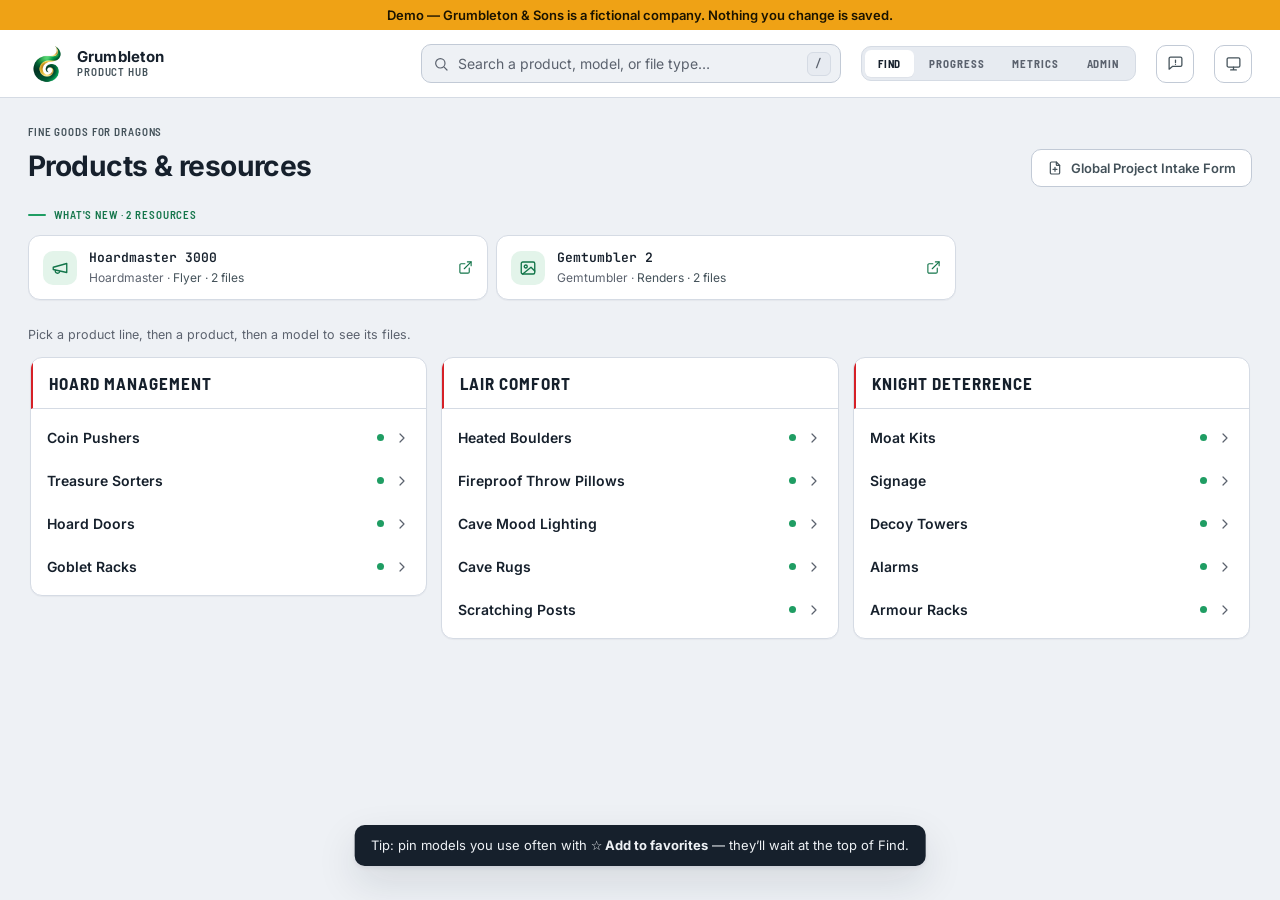
==== index.html @ 903b6e5f "Product Hub demo: Grumbleton & Sons, fine goods for dragons" ====
<!doctype html>
<html lang="en">
<head>
<meta charset="utf-8">
<meta name="viewport" content="width=device-width, initial-scale=1">
<title>Grumbleton & Sons Hub</title>
<meta name="theme-color" media="(prefers-color-scheme: light)" content="#ffffff">
<meta name="theme-color" media="(prefers-color-scheme: dark)" content="#151d2b">
<link rel="icon" type="image/png" href="/icons/logo-192.png">
<meta name="description" content="Grumbleton & Sons Hub — find product renders, spec sheets, and documents in one place.">
<!-- Installable app (PWA): Add to Home Screen on iOS + Android shows the Grumbleton B mark, launches standalone. -->
<link rel="manifest" href="/site.webmanifest">
<link rel="apple-touch-icon" href="/icons/logo-512.png">
<meta name="apple-mobile-web-app-title" content="Product Hub">
<meta name="apple-mobile-web-app-capable" content="yes">
<meta name="mobile-web-app-capable" content="yes">
<meta name="apple-mobile-web-app-status-bar-style" content="default">
<script src="/pre-init.js"></script>
<link rel="stylesheet" href="/app.css" media="print, (max-width: 1599.98px)">
<link rel="stylesheet" href="/app-125.css" media="screen and (min-width: 1600px) and (max-width: 1899.98px)">
<link rel="stylesheet" href="/app-150.css" media="screen and (min-width: 1900px)">
<link rel="stylesheet" href="/demo/demo.css" media="print, (max-width: 1599.98px)">
<link rel="stylesheet" href="/demo/demo-125.css" media="screen and (min-width: 1600px) and (max-width: 1899.98px)">
<link rel="stylesheet" href="/demo/demo-150.css" media="screen and (min-width: 1900px)">
<!-- The weights that paint first (body 400, headings/buttons 600-700). Without these the fonts are only
     discovered after the CSSOM is built, ~450 ms later on a cold load, and every page swapped visibly. -->
<link rel="preload" href="/fonts/inter-400.woff2" as="font" type="font/woff2" crossorigin>
<link rel="preload" href="/fonts/inter-600.woff2" as="font" type="font/woff2" crossorigin>
<link rel="preload" href="/fonts/inter-700.woff2" as="font" type="font/woff2" crossorigin>
<script defer src="/pf-shared.js"></script>
<script defer src="/demo/seed.js"></script>
<script defer src="/demo/backend.js"></script>
<script defer src="/demo/demo-install.js"></script><!-- demo: answers every /api and Graph call in the browser -->
<script defer src="/app.js"></script>
<script defer src="/demo/demo-signin.js"></script><!-- demo: pretend PM session, no Microsoft sign-in -->
</head>
<body class="pre-auth">

<a class="skip-link" href="#content">Skip to content</a>

<div id="signin">
  <div class="signin-card">
    <span class="mark" id="signinMark" aria-hidden="true"></span>
    <h1 class="signin-lock"><span class="signin-name">Grumbleton</span><span class="signin-sub">Product Hub</span></h1>
    <p>Find product renders, spec sheets, and documents — sign in with your Grumbleton account.</p>
    <button class="ms-btn" id="signinBtn" type="button">
      <svg class="ms-logo" viewBox="0 0 21 21" aria-hidden="true"><rect x="1" y="1" width="9" height="9" fill="#F25022"/><rect x="11" y="1" width="9" height="9" fill="#7FBA00"/><rect x="1" y="11" width="9" height="9" fill="#00A4EF"/><rect x="11" y="11" width="9" height="9" fill="#FFB900"/></svg>
      Sign in with Microsoft
    </button>
    <div class="signin-note" id="signinNote" role="alert"></div>
  </div>
</div>

<header class="topbar" role="banner">
  <div class="topbar-inner">
    <button class="brand" id="brand" type="button" title="Collapse everything / back to top">
      <span class="brand-mark">
        <img src="/icons/logo.png" alt="" width="38" height="38">
      </span>
      <span class="brand-lock">
        <span class="brand-name">Grumbleton</span>
        <span class="brand-sub">Product Hub</span>
      </span>
    </button>
    <label class="search" role="search">
      <svg viewBox="0 0 24 24" fill="none" stroke="currentColor" stroke-width="1.8" stroke-linecap="round" aria-hidden="true"><circle cx="11" cy="11" r="7"/><path d="m21 21-4.3-4.3"/></svg>
      <input id="searchInput" type="search" placeholder="Search a product, model, or file type…" autocomplete="off" aria-label="Search catalog">
      <button class="search-kbd" type="button" aria-pressed="true" aria-label="Keyboard shortcut: press / to jump to search. Turn it off" title="Press / to search · click to turn off"><kbd>/</kbd></button>
    </label>
    <nav class="viewnav" aria-label="Views"><div class="viewtabs" role="tablist" aria-label="View">
      <button class="vtab on" type="button" id="tab-catalog" data-view="catalog" role="tab" aria-selected="true" aria-controls="content">Find</button>
      <button class="vtab vtab-pm-hidden" type="button" id="tab-progress" data-view="progress" role="tab" aria-selected="false" aria-controls="content" tabindex="-1">Progress</button>
      <button class="vtab vtab-pm-hidden" type="button" id="tab-metrics" data-view="metrics" role="tab" aria-selected="false" aria-controls="content" tabindex="-1">Metrics</button>
      <button class="vtab vtab-pm-hidden" type="button" id="tab-admin" data-view="admin" role="tab" aria-selected="false" aria-controls="content" tabindex="-1">Admin</button>
    </div></nav>
    <button class="bug-btn" id="bugFab" type="button" title="Report a bug or problem" aria-label="Report a bug or problem"></button>
    <button class="theme-toggle" id="themeToggle" title="Toggle light / dark" aria-label="Toggle theme"></button>
  </div>
</header>

<main>
  <div id="content" tabindex="-1" role="tabpanel" aria-labelledby="tab-catalog"></div>
</main>

<div class="lb" id="lightbox" hidden>
  <div class="lb-backdrop"></div>
  <div class="lb-panel" role="dialog" aria-modal="true" aria-labelledby="lbTitle">
    <div class="lb-head">
      <span class="lb-title" id="lbTitle"></span>
      <span class="lb-updated" id="lbUpdated"></span>
      <!-- One primary, two secondary, everything else behind "⋯". Eight equal-weight pills said nothing
           about what to do first and wrapped to two rows at 390px. DOM order IS the visual order in both
           configurations (Share is hidden unless the device can share files), so focus order matches. -->
      <button class="lb-copy lb-share" id="lbShareBtn" type="button" hidden title="Send this file to a customer"></button>
      <a class="lb-open" id="lbOpenLink" target="_blank" rel="noopener">Open in SharePoint</a>
      <button class="lb-copy lb-dl" id="lbDownloadBtn" type="button" title="Download this file" aria-label="Download this file"></button>
      <span class="lb-more-wrap">
        <button class="lb-copy lb-more" id="lbMoreBtn" type="button" aria-expanded="false" aria-controls="lbMoreMenu" title="More actions" aria-label="More actions"></button>
        <div class="lb-more-menu" id="lbMoreMenu" hidden>
          <button class="lb-copy lb-dl lb-dlall" id="lbDownloadAllBtn" type="button" hidden aria-label="Download all files in this set"></button>
          <button class="lb-copy" id="lbCopyBtn" type="button" title="Copy an internal link to this resource"></button>
          <button class="lb-copy lb-flag" id="lbFlagBtn" type="button" title="Report this file as outdated or wrong" aria-label="Flag this resource as outdated or wrong"></button>
          <button class="lb-copy lb-manage" id="lbManageBtn" type="button" hidden title="Manage this document across products" aria-label="Manage where this document is used"></button>
        </div>
      </span>
      <button class="lb-close" type="button" aria-label="Close preview">✕</button>
    </div>
    <div class="lb-body"></div>
  </div>
</div>

<!-- Bug report form -->
<div class="bugm" id="bugModal" hidden>
  <div class="bugm-backdrop" id="bugBackdrop"></div>
  <div class="bugm-panel" role="dialog" aria-modal="true" aria-labelledby="bugmTitle">
    <div class="bugm-head">
      <span class="bugm-title" id="bugmTitle">Report a problem</span>
      <button class="bugm-close" id="bugClose" type="button" aria-label="Close">✕</button>
    </div>
    <div class="bugm-body">
      <p class="bugm-lead">Found something broken, confusing, or missing? Tell us what happened — it goes straight to the product team.</p>
      <label class="bugm-label" for="bugText">What went wrong?</label>
      <textarea id="bugText" class="bugm-text" rows="5" aria-required="true" aria-describedby="bugErr" placeholder="e.g. The renders for HMX 400 I won’t open, or a link goes to the wrong file…"></textarea>
      <div class="bugm-err" id="bugErr" role="alert"></div>
      <div class="bugm-ctx" id="bugCtx"></div>
      <div class="bugm-actions">
        <button class="bugm-cancel" id="bugCancel" type="button">Cancel</button>
        <button class="bugm-submit" id="bugSubmit" type="button">Send report</button>
      </div>
    </div>
  </div>
</div>

<!-- Two sibling live regions, never nested: a role="alert" toast inside a role="status" wrap made
     NVDA/JAWS disagree about which politeness applies. The outer wrap is layout only (no role). -->
<div class="toast-wrap" id="toastWrap">
  <div class="toast-region" id="toastStatus" role="status" aria-live="polite"></div>
  <div class="toast-region" id="toastAlerts" role="alert" aria-live="assertive"></div>
</div>
<div class="toast-wrap toast-top" id="toastTopWrap" role="status" aria-live="polite"></div>
<div id="srAnnounce" aria-live="polite" class="sr-only"></div>

</body>
</html>
---- app.css ----
/* Self-hosted Inter — the intended UI typeface, EMBEDDED so every OS and device renders it identically.
     (The old "Avenir Next" stack is a macOS-only font, so Windows fell through to Segoe UI and no two
     machines matched. Inter is open-source, close to the clean system look, and deterministic everywhere.) */
  @font-face { font-family: "Inter"; font-style: normal; font-weight: 400; font-display: swap; src: url("/fonts/inter-400.woff2") format("woff2"); }
  @font-face { font-family: "Inter"; font-style: normal; font-weight: 600; font-display: swap; src: url("/fonts/inter-600.woff2") format("woff2"); }
  @font-face { font-family: "Inter"; font-style: normal; font-weight: 700; font-display: swap; src: url("/fonts/inter-700.woff2") format("woff2"); }
  /* Metric-matched stand-in shown until Inter arrives (font-display: swap). Arial scaled to Inter's
     advance widths and vertical metrics, so the swap re-renders glyphs but moves no line — no layout
     shift on a cold load. Values are the Inter↔Arial overrides next/font and fontaine both generate. */
  @font-face { font-family: "Inter Fallback"; src: local("Arial"); size-adjust: 107.4%; ascent-override: 90.2%; descent-override: 22.48%; line-gap-override: 0%; }
  /* The UPPERCASE LABEL face. Was Bahnschrift/DIN Alternate/Avenir Next Condensed — a stack of three
     SYSTEM fonts that exist on exactly one platform each (Windows / Apple / Apple), so ~37 label styles
     rendered condensed on her machine and fell back to wide Inter on Android and on any colleague's
     machine without them. Barlow Semi Condensed is self-hosted like Inter, so iPhone, Android and
     Windows all render the same thing. SIL OFL 1.1 — see fonts/OFL-Barlow.txt. Semi-condensed rather
     than fully condensed deliberately: these labels run down to 9.5px and all-caps condensed gets hard
     to read with low vision (see the note on the type scale below). */
  @font-face { font-family: "Barlow Semi Condensed"; font-style: normal; font-weight: 600; font-display: swap; src: url("/fonts/barlow-semicondensed-600.woff2") format("woff2"); }
  @font-face { font-family: "Barlow Semi Condensed"; font-style: normal; font-weight: 700; font-display: swap; src: url("/fonts/barlow-semicondensed-700.woff2") format("woff2"); }
  /* The MONO face, for model names, counts and the preview title — deliberate, and the design contract
     says keep it. It was `ui-monospace, Cascadia Mono, Consolas, SF Mono` — all SYSTEM fonts, so the
     SKUs rendered in a different typeface on every platform, exactly the problem the label face had.
     Variable, so one 31KB file covers every weight from 400 to 700. SIL OFL 1.1 — fonts/OFL-JetBrainsMono.txt. */
  @font-face { font-family: "JetBrains Mono"; font-style: normal; font-weight: 400 700; font-display: swap; src: url("/fonts/jetbrains-mono-var.woff2") format("woff2-variations"), url("/fonts/jetbrains-mono-var.woff2") format("woff2"); }
  :root {
    --bg: #eef1f5; --surface: #ffffff; --surface-2: #e7ebf1;
    --ink: #16202c; --ink-soft: #44525a; --ink-faint: #5b626e;
    --line: #d5dbe4; --line-strong: #c2cad6;
    /* Brand FILLS (--accent, --ok) stay the exact brand colors in every theme, deliberately. The matching
       "-ink" tokens are the TEXT variants of those hues, darkened here (and lightened in dark mode) only as
       far as WCAG AA requires: brand teal as text on white measured 2.9:1, and brand red on navy 3.3:1. */
    --accent: #d62027; --accent-tint: #fbe8e9; --accent-ink: #c41d23;
    /* Focus + selection read TEAL, never red: a red ring on a field you are typing into
       reads as a validation error. Teal is the app's "live / this one" hue. These are the
       --ok-ink/--ok-tint values, named for the ROLE so the meaning survives a palette change. */
    --focus-ring: #0b7489; --focus-tint: #e1f5f9;
    --ok: #06a6c4; --ok-ink: #0b7489; --ok-tint: #e1f5f9; --pending: #8f5e0a; --pending-fill: #efa215; --pending-tint: #f6ecd9; --on-ok: #0c1622; --cov-review-ink: #1a1206;
    --shadow-rest: 0 1px 1px rgba(20,30,50,.04);
    --shadow-hover: 0 2px 4px rgba(20,30,50,.08), 0 16px 40px rgba(20,30,50,.12);
    --font-ui: "Inter", "Inter Fallback", "Segoe UI Variable Text", "Segoe UI", system-ui, -apple-system, Roboto, sans-serif;
    --font-label: "Barlow Semi Condensed", var(--font-ui);
    /* Label tracking ladder — ONE retune, tied to size. Smaller uppercase needs MORE air, not less;
       the 12 ad-hoc values this replaces ran .04-.16em with the relationship inverted in places
       (.16em at 11px, .04em at 11px). Theme-independent, so these live in :root only. */
    --ls-label-lg: .06em; --ls-label: .08em; --ls-label-sm: .10em;
    /* Native select arrow. A data-URI cannot reference currentColor, so its colour is baked — which
       means one per theme, kept here with the other theme-varying tokens. It used to be a single
       hard-coded #8b93a4 (the DARK ink) used in BOTH themes, ~3.07:1 on a light field. */
    --select-arrow: url("data:image/svg+xml,%3Csvg xmlns='http://www.w3.org/2000/svg' width='12' height='12' viewBox='0 0 24 24' fill='none' stroke='%2344525a' stroke-width='2.2' stroke-linecap='round' stroke-linejoin='round'%3E%3Cpath d='m6 9 6 6 6-6'/%3E%3C/svg%3E");
    --font-mono: "JetBrains Mono", ui-monospace, "Cascadia Mono", Consolas, "SF Mono", monospace;
    /* Corner-radius tier ladder: xs(4) chip(6) sm(8) ctl(10) card(12) lg(14) pill(full). */
    /* Text that sits ON a brand fill. Was #fff inline in 19 places. */
    --on-accent: #ffffff;
    --r-xs: 4px; --r-chip: 6px; --r-sm: 8px; --r-ctl: 10px; --r-card: 12px; --r-lg: 14px; --r-pill: 999px;
    /* Type scale (font sizes) — one source of truth; values unchanged from the hand-tuned originals. */
    /* Anything that states STATUS is floored at --fs-11 (see .lh-badge, .cov-colhead, .cov-chip-tag,
       .wire-tag, .adm-badge): all-caps condensed under 11px is hard to read with low vision. The small
       sizes below remain for decorative eyebrows only. */
    --fs-8-5: 8.5px; --fs-9: 9px; --fs-9-5: 9.5px; --fs-10: 10px; --fs-10-5: 10.5px; --fs-11: 11px;
    --fs-11-5: 11.5px; --fs-12: 12px; --fs-12-5: 12.5px; --fs-13: 13px; --fs-13-5: 13.5px; --fs-14: 14px;
    --fs-14-5: 14.5px; --fs-15: 15px; --fs-17: 17px; --fs-22: 22px; --fs-30: 30px;
    --fs-34: 34px;
    /* Spacing scale (padding / margin / gap) — values unchanged. */
    --sp-1: 1px; --sp-2: 2px; --sp-3: 3px; --sp-4: 4px; --sp-5: 5px; --sp-6: 6px;
    --sp-7: 7px; --sp-8: 8px; --sp-9: 9px; --sp-10: 10px; --sp-11: 11px; --sp-12: 12px;
    --sp-13: 13px; --sp-14: 14px; --sp-15: 15px; --sp-16: 16px; --sp-18: 18px; --sp-20: 20px;
    --sp-22: 22px; --sp-24: 24px; --sp-26: 26px; --sp-28: 28px; --sp-34: 34px; --sp-36: 36px;
    --sp-40: 40px; --sp-80: 80px; --sp-90: 90px;
    /* Tell the browser this document's theme so NATIVE UI matches — scrollbars (including the one inside the
       PDF document preview), form controls, etc. Without this a dark theme still shows white scrollbars. */
    color-scheme: light;
  }
  /* DARK THEME — explicit toggle. ⚠ These tokens are DUPLICATED verbatim in the
     @media(prefers-color-scheme:dark) block just below (for users on system default). CSS can't share
     one rule across a media boundary, so EDIT BOTH BLOCKS together or the toggle and system themes drift. */
  :root[data-theme="dark"] {
    --bg: #0d131f; --surface: #151d2b; --surface-2: #1c2637; --ink: #e8edf6;
    --ink-soft: #97a3b8; --ink-faint: #8b93a4; --line: #263248; --line-strong: #33415b;
    --accent: #d62027; --accent-tint: #2a1517; --accent-ink: #f25c61; --focus-ring: #06a6c4; --focus-tint: #0f2a30;
    --select-arrow: url("data:image/svg+xml,%3Csvg xmlns='http://www.w3.org/2000/svg' width='12' height='12' viewBox='0 0 24 24' fill='none' stroke='%2397a3b8' stroke-width='2.2' stroke-linecap='round' stroke-linejoin='round'%3E%3Cpath d='m6 9 6 6 6-6'/%3E%3C/svg%3E");
    --ok: #06a6c4; --ok-ink: #06a6c4; --ok-tint: #0f2a30; --pending: #dda344; --pending-fill: #efa215; --pending-tint: #2a2113; --on-ok: #0c1622; --cov-review-ink: #1a1206;
    --shadow-rest: 0 1px 1px rgba(0,0,0,.25);
    --shadow-hover: 0 2px 6px rgba(0,0,0,.4), 0 18px 46px rgba(0,0,0,.5);
    color-scheme: dark; /* dark native scrollbars/controls (incl. the PDF preview's own scrollbar) */
  }
  /* DARK THEME — system default (no explicit toggle). ⚠ Keep IDENTICAL to :root[data-theme="dark"] above — EDIT BOTH. */
  @media (prefers-color-scheme: dark) {
    :root:not([data-theme]) {
      --bg: #0d131f; --surface: #151d2b; --surface-2: #1c2637; --ink: #e8edf6;
      --ink-soft: #97a3b8; --ink-faint: #8b93a4; --line: #263248; --line-strong: #33415b;
      --accent: #d62027; --accent-tint: #2a1517; --accent-ink: #f25c61; --focus-ring: #06a6c4; --focus-tint: #0f2a30;
    --select-arrow: url("data:image/svg+xml,%3Csvg xmlns='http://www.w3.org/2000/svg' width='12' height='12' viewBox='0 0 24 24' fill='none' stroke='%2397a3b8' stroke-width='2.2' stroke-linecap='round' stroke-linejoin='round'%3E%3Cpath d='m6 9 6 6 6-6'/%3E%3C/svg%3E");
      --ok: #06a6c4; --ok-ink: #06a6c4; --ok-tint: #0f2a30; --pending: #dda344; --pending-fill: #efa215; --pending-tint: #2a2113; --on-ok: #0c1622; --cov-review-ink: #1a1206;
      --shadow-rest: 0 1px 1px rgba(0,0,0,.25);
      --shadow-hover: 0 2px 6px rgba(0,0,0,.4), 0 18px 46px rgba(0,0,0,.5);
      color-scheme: dark; /* keep IDENTICAL to :root[data-theme="dark"] above */
    }
  }

  /* INTERACTION CONTRACT (see also --focus-ring above). Three states, three meanings, no overlap:
       hover on a neutral action  = raise to full --ink + --ink-faint border (emphasis, no meaning)
       hover on a destructive one = --accent-ink + --accent border (red means exactly this)
       selected / primary / focus = teal
     Sixteen rules used to say `color: var(--accent); border-color: var(--accent)` on hover, so Close,
     Download and Delete all turned the same red and the colour stopped carrying the warning. */
  * { box-sizing: border-box; }
  /* The UA's [hidden] rule is a bare `display: none` on the element type, so ANY class that sets
     display (flex, grid, inline-flex) silently beats it and the element stays on screen. Four
     components had each hit this and written their own override. One rule, once. */
  [hidden] { display: none !important; }
  /* Form controls do not inherit font-family from the UA stylesheet, so any button that never set
     one rendered in Arial (.theme-toggle, .lb-close, .gal-thumb file names). font-family only:
     the `font` shorthand would also reset every deliberately chosen font-size. */
  button, input, select, textarea { font-family: inherit; }
  body { margin: 0; background: var(--bg); color: var(--ink); font-family: var(--font-ui); line-height: 1.5; -webkit-font-smoothing: antialiased; }

  /* Header */
  /* Solid, not frosted: a backdrop-filter on a sticky header re-rasterises the blur every scroll frame over
     a 5000px Progress page (screenshot capture timed out on it repeatedly). Opaque surface looks the same. */
  .topbar { position: sticky; top: 0; z-index: 20; background: var(--surface); border-bottom: 1px solid var(--line); padding-top: env(safe-area-inset-top, 0px); }
  .topbar::before { content: ""; position: absolute; left: 0; right: 0; bottom: 100%; height: 120px; background: var(--surface); pointer-events: none; }
  .topbar-inner { max-width: 1560px; margin: 0 auto; padding: var(--sp-14) var(--sp-28); display: flex; align-items: center; gap: var(--sp-20); flex-wrap: wrap; }
  .brand { display: flex; align-items: center; gap: var(--sp-11); cursor: pointer; user-select: none; background: none; border: 0; padding: 0; font: inherit; color: inherit; text-align: left; border-radius: var(--r-chip); }
  .brand:focus-visible { outline: 2px solid var(--focus-ring); outline-offset: 3px; }
  .brand-mark { width: 38px; height: 38px; flex: none; display: grid; place-items: center; }
  .brand-mark svg { width: 38px; height: 38px; }
  .brand-mark path { fill: var(--ink); }
  .brand-mark path:last-of-type { fill: var(--accent); }
  /* Logo tap: a single restrained spring settle on click (the JS toggles .tap; this is the missing rule).
     Reuses the app's signature chevron overshoot curve; the global prefers-reduced-motion rule neutralizes it. */
  .brand-mark.tap svg { animation: markTap .24s cubic-bezier(.34, 1.56, .64, 1); }
  @keyframes markTap { 0% { transform: scale(1); } 45% { transform: scale(1.09); } 100% { transform: scale(1); } }
  .brand-lock { display: flex; flex-direction: column; line-height: 1.12; }
  .brand-name { font-weight: 700; font-size: var(--fs-15); letter-spacing: .01em; }
  .brand-sub { font-family: var(--font-label); font-size: var(--fs-11); font-weight: 600; letter-spacing: var(--ls-label); text-transform: uppercase; color: var(--ink-soft); }
  .search { margin-left: auto; position: relative; flex: 1 1 300px; max-width: 420px; min-width: 200px; }
  .search svg { position: absolute; left: 12px; top: 50%; transform: translateY(-50%); width: 16px; height: 16px; color: var(--ink-faint); pointer-events: none; }
  .search input { width: 100%; padding: var(--sp-10) var(--sp-36) var(--sp-10) var(--sp-36); border: 1px solid var(--line-strong); border-radius: var(--r-ctl); background: var(--bg); color: var(--ink); font-family: var(--font-ui); font-size: var(--fs-14); outline: none; transition: border-color .15s, box-shadow .15s; }
  .search input:focus { border-color: var(--focus-ring); box-shadow: 0 0 0 3px var(--focus-tint); }
  /* Discoverability hint for the "/" focus-search shortcut. Hidden while typing (focus), and on touch/narrow. */
  /* A real button: it is also the switch that turns the shortcut off (T2-02). Hidden only while the INPUT
     has focus (not focus-within — the button itself is inside the label). */
  .search-kbd { position: absolute; right: 10px; top: 50%; transform: translateY(-50%); font-family: var(--font-mono); font-size: var(--fs-11); font-weight: 600; line-height: 1; color: var(--ink-faint); background: var(--surface-2); border: 1px solid var(--line); border-radius: var(--r-chip); padding: 2px 6px; cursor: pointer; min-width: 24px; min-height: 24px; display: inline-grid; place-items: center; }
  .search-kbd kbd { font: inherit; }
  .search-kbd:hover { color: var(--ink); border-color: var(--ink-faint); }
  .search-kbd.off { text-decoration: line-through; opacity: .75; }
  #searchInput:focus ~ .search-kbd { display: none; }
  @media (hover: none), (max-width: 620px) { .search-kbd { display: none; } }
  .theme-toggle { flex: none; width: 38px; height: 38px; border-radius: var(--r-ctl); border: 1px solid var(--line-strong); background: var(--surface); color: var(--ink-soft); cursor: pointer; display: grid; place-items: center; transition: color .15s, border-color .15s; }
  .theme-toggle:hover { color: var(--ink); border-color: var(--ink-faint); }
  .theme-toggle:focus-visible { outline: 2px solid var(--focus-ring); outline-offset: 2px; }
  .theme-toggle svg { width: 17px; height: 17px; transition: transform .2s ease; }
  .theme-toggle:active svg { transform: rotate(40deg); }

  /* Layout */
  main { max-width: 1560px; margin: 0 auto; padding: var(--sp-26) var(--sp-28) var(--sp-90); }
  .level-head { margin-bottom: var(--sp-16); }
  .eyebrow { font-family: var(--font-label); font-size: var(--fs-11); letter-spacing: var(--ls-label); text-transform: uppercase; color: var(--ink-soft); font-weight: 600; }
  h1 { font-size: clamp(var(--fs-22), 2.2vw, var(--fs-30)); letter-spacing: -.02em; margin: var(--sp-4) 0 var(--sp-4); text-wrap: balance; font-weight: 700; }
  .lead { color: var(--ink-soft); font-size: var(--fs-15); max-width: 1000px; margin: 0; }

  /* Roadmap hero */

  /* Available now */
  .now { margin: 0 0 var(--sp-26); }
  .now-head { font-family: var(--font-label); font-size: var(--fs-11); letter-spacing: var(--ls-label); text-transform: uppercase; color: var(--ok-ink); font-weight: 600; display: flex; align-items: center; gap: var(--sp-8); margin-bottom: var(--sp-12); }
  .now-head::before { content: ""; width: 18px; height: 2px; background: var(--ok); border-radius: 2px; }
  .now-grid { display: flex; flex-wrap: wrap; gap: var(--sp-8); }
  .now-card { display: flex; align-items: center; gap: var(--sp-12); text-decoration: none; color: inherit; background: var(--surface); border: 1px solid var(--line); border-radius: var(--r-card); padding: var(--sp-12) var(--sp-14); box-shadow: var(--shadow-rest); transition: transform .15s, box-shadow .15s, border-color .15s; flex: 1 1 236px; min-width: 236px; max-width: 460px; }
  .now-card:hover { transform: translateY(-1px); box-shadow: var(--shadow-hover); border-color: color-mix(in srgb, var(--ok) 45%, var(--line)); }
  .now-card:focus-visible { outline: 2px solid var(--focus-ring); outline-offset: 2px; }
  .now-ic { width: 34px; height: 34px; flex: none; border-radius: var(--r-ctl); display: grid; place-items: center; background: var(--ok-tint); color: var(--ok-ink); transition: transform .15s ease; }
  .now-ic svg { width: 18px; height: 18px; }
  .now-card:hover .now-ic { transform: scale(1.06); }
  .now-body { display: flex; flex-direction: column; gap: var(--sp-1); min-width: 0; }
  .now-model { font-family: var(--font-mono); font-size: var(--fs-13); font-weight: 600; }
  /* "New" = added since the viewer's last visit. A small inline label on the What's New card — never its
     own row, so a first/rare visitor can't get a wall of items (a brand-new visitor sees none at all). */
  .now-new { display: inline-block; margin-left: var(--sp-6); font-family: var(--font-label); font-size: var(--fs-9-5); letter-spacing: var(--ls-label-sm); text-transform: uppercase; font-weight: 700; color: var(--ok-ink); background: var(--ok-tint); border-radius: var(--r-chip); padding: 1px var(--sp-6); vertical-align: middle; }
  .favs-head svg { width: 15px; height: 15px; vertical-align: -3.5px; margin-right: var(--sp-5); }
  .favs-head .fav-star { font-size: 16px; line-height: 1; vertical-align: -1px; margin-right: var(--sp-5); }
  /* Metrics view */
  .met-section { margin-top: var(--sp-16); }
  .met-h { font-family: var(--font-ui); font-size: var(--fs-14); font-weight: 700; color: var(--ink); margin-bottom: var(--sp-6); }
  .met-h small { font-weight: 400; font-size: var(--fs-12); color: var(--ink-faint); margin-left: var(--sp-6); }
  .met-lead { font-size: var(--fs-13); color: var(--ink-soft); margin: 0 0 var(--sp-12); max-width: 640px; }
  .met-tiles { display: flex; flex-wrap: wrap; gap: var(--sp-12); }
  /* Stats, not cards: bordered boxes made three numbers compete with the chart and lists beneath them. */
  .met-tile { flex: 1 1 150px; background: none; border: 0; border-radius: 0; padding: var(--sp-8) var(--sp-16) var(--sp-8) 0; }
  .met-num { font-family: var(--font-mono); font-size: var(--fs-34); font-weight: 700; line-height: 1; color: var(--ok-ink); } /* matches the app's hero-number convention (.cov-big) */
  .met-tlabel { font-size: var(--fs-13); font-weight: 600; color: var(--ink); margin-top: var(--sp-6); }
  .met-tsub { font-size: var(--fs-11); color: var(--ink-faint); margin-top: var(--sp-1); }
  .met-list { list-style: none; padding: 0; margin: 0; }
  .met-miss-row { display: flex; justify-content: flex-start; align-items: center; gap: var(--sp-8); padding: var(--sp-9) var(--sp-12); border: 1px solid var(--line); border-radius: var(--r-ctl); margin-bottom: var(--sp-6); background: var(--surface); }
  /* Name + type cluster on the left; the count (or the misses actions) is pushed to the right edge.
     Direct-child selector so the count INSIDE .met-miss-actions isn't also shoved. */
  .met-miss-row > .met-count, .met-miss-row > .met-miss-actions { margin-left: auto; }
  .met-q { font-size: var(--fs-13); font-weight: 600; color: var(--ink); }
  .met-q.mono { font-family: var(--font-mono); }
  /* Miss counts are a DEMAND/gap signal, not a success — neutral, not the teal "good" pill. */
  .met-count { flex: none; font-family: var(--font-mono); font-size: var(--fs-12); font-weight: 700; color: var(--ink-soft); background: var(--line); border-radius: var(--r-pill); padding: var(--sp-2) var(--sp-9); }
  /* Inline "turn this miss into a search alias" affordance on the miss list. */
  .met-miss-actions { display: inline-flex; align-items: center; gap: var(--sp-8); flex: none; }
  /* Same action as the Progress row's "+ Alias", so the same treatment — .wire-btn's type and shape
     at a tighter padding, since this one sits inside a table row. */
  .met-alias-btn { font-family: var(--font-ui); font-size: var(--fs-13); font-weight: 600; color: var(--ink-soft); background: var(--surface); border: 1px solid var(--line-strong); border-radius: var(--r-ctl); padding: var(--sp-4) var(--sp-11); cursor: pointer; transition: color .15s, border-color .15s; }
  .met-alias-btn:hover { color: var(--ink); border-color: var(--ink-faint); }
  /* A miss already dealt with (dismissed in To-do, or now answered by an alias). Kept in the list because
     Metrics is the history, but visibly settled and with no second "+ Alias" to re-do the same work.
     The muted row is backed by the word "handled", never colour alone. */
  .met-handled { flex: none; font-family: var(--font-label); font-size: var(--fs-10); letter-spacing: var(--ls-label-sm); text-transform: uppercase; font-weight: 700; color: var(--ink-faint); border: 1px solid var(--line); border-radius: var(--r-pill); padding: var(--sp-2) var(--sp-9); }
  .met-miss-row.handled .met-q { color: var(--ink-faint); }
  /* An inline "go to that tab" link inside body copy — a button for real behaviour, styled as a link. */
  .met-xlink { margin-top: var(--sp-10); }
  .linklike { font: inherit; color: var(--ok-ink); background: none; border: 0; padding: 0; text-decoration: underline; cursor: pointer; }
  .linklike:hover { color: var(--ink); }
  .linklike:focus-visible { outline: 2px solid var(--focus-ring); outline-offset: 2px; border-radius: var(--r-xs); }
  .met-alias-form { display: inline-flex; align-items: center; gap: var(--sp-6); flex: 1 1 auto; min-width: 0; margin-left: var(--sp-10); }
  .met-arrow { color: var(--ink-faint); flex: none; }
  .met-alias-in { flex: 1 1 auto; min-width: 0; font-size: var(--fs-13); padding: var(--sp-4) var(--sp-8); border: 1px solid var(--line-strong); border-radius: var(--r-ctl); background: var(--surface); color: var(--ink); }
  .met-alias-in.met-alias-bad { border-color: var(--accent); }
  .met-alias-save, .met-alias-cancel { flex: none; font-size: var(--fs-12); padding: var(--sp-4) var(--sp-10); border-radius: var(--r-ctl); cursor: pointer; border: 1px solid var(--line-strong); background: var(--surface); color: var(--ink); }
  .met-alias-save { background: var(--ok); color: var(--on-ok); border-color: var(--ok); font-weight: 600; } /* dark ink on teal (6.29:1) — the brand-safe save style */
  .met-alias-save:disabled { opacity: .6; cursor: default; }
  .met-alias-done { color: var(--ok-ink); font-weight: 600; }
  .met-jump { display: block; width: 100%; text-align: left; padding: var(--sp-8) var(--sp-12); border: 1px solid var(--line); border-radius: var(--r-ctl); margin-bottom: var(--sp-6); background: var(--surface); cursor: pointer; color: inherit; }
  /* Weekly adoption trend: two bars per week (opens = neutral volume, people = teal adoption). Bar heights
     are set in PX inline (against a fixed 110px track) — a % height wouldn't resolve inside the flex track. */
  .met-trend { background: var(--surface); border: 1px solid var(--line); border-radius: var(--r-card); padding: var(--sp-16); }
  .met-bars { display: flex; align-items: flex-end; gap: var(--sp-8); }
  .met-bcol { flex: 1 1 0; min-width: 0; display: flex; flex-direction: column; align-items: center; gap: var(--sp-6); }
  .met-bwrap { height: 110px; width: 100%; display: flex; align-items: flex-end; justify-content: center; gap: 3px; }
  .met-bar { width: 14px; max-width: 40%; min-height: 2px; border-radius: 3px 3px 0 0; }
  .met-bar.opens { background: color-mix(in srgb, var(--ink-soft) 45%, transparent); }
  .met-bar.people { background: var(--ok); }
  .met-blabel { font-size: var(--fs-11); color: var(--ink-faint); white-space: nowrap; }
  .met-legend2 { display: flex; gap: var(--sp-16); margin-top: var(--sp-10); }
  .met-lk { display: inline-flex; align-items: center; gap: var(--sp-6); font-size: var(--fs-12); color: var(--ink-soft); }
  .met-sw { width: 10px; height: 10px; border-radius: 2px; }
  .met-sw.opens { background: color-mix(in srgb, var(--ink-soft) 45%, transparent); }
  .met-sw.people { background: var(--ok); }
  /* Resource Impact (top of Metrics) — coverage × adoption */
  .impact-overtime { background: var(--surface); border: 1px solid var(--line); border-radius: var(--r-card); padding: var(--sp-14); margin-bottom: var(--sp-14); }
  .impact-building { font-size: var(--fs-13); color: var(--ink-soft); line-height: 1.6; }
  .impact-chart { width: 100%; height: auto; display: block; overflow: visible; }
  .impact-chart .ic-axis { stroke: var(--line-strong); stroke-width: 1; }
  .impact-chart .ic-cov { fill: none; stroke: var(--ok); stroke-width: 2; stroke-linejoin: round; stroke-linecap: round; }
  .impact-chart .ic-cov-dot { fill: var(--ok); }
  .impact-chart .ic-bar { fill: var(--ok); }
  .impact-chart .ic-xl, .impact-chart .ic-yl { fill: var(--ink-faint); font-size: 10px; font-family: var(--font-ui); }
  .impact-chart .ic-yl { text-anchor: start; }
  .impact-chart .ic-panel-title { fill: var(--ink-soft); font-size: 9px; font-family: var(--font-label); letter-spacing: var(--ls-label-sm); }
  /* A 50% rule to read the coverage line against, and the bar values in mono so the weekly numbers are
     legible without hovering (they used to exist only inside <title>s). */
  .impact-chart .ic-grid { stroke: var(--line); stroke-width: 1; stroke-dasharray: 3 4; }
  .impact-chart .ic-val { fill: var(--ink-soft); font-size: 11px; font-family: var(--font-mono); }
  .impact-legend { display: flex; gap: var(--sp-16); margin-top: var(--sp-8); }
  .impact-legend .il { display: inline-flex; align-items: center; gap: var(--sp-6); font-size: var(--fs-12); color: var(--ink-soft); }
  .impact-legend .il-sw { width: 14px; height: 3px; border-radius: 2px; }
  .impact-legend .il-sw.cov { background: var(--ok); }
  .impact-legend .il-sw.use { background: var(--ok); }
  .impact-snapcount { margin-top: var(--sp-6); font-size: var(--fs-11-5); color: var(--ink-faint); }
  .impact-cols { display: grid; grid-template-columns: repeat(auto-fit, minmax(min(100%, 300px), 1fr)); gap: var(--sp-14); } /* min(100%,…) so a <300px phone doesn't force a horizontal page scroll */
  .impact-col { background: var(--surface); border: 1px solid var(--line); border-radius: var(--r-card); padding: var(--sp-14); }
  .impact-h { font-family: var(--font-ui); font-size: var(--fs-14); font-weight: 700; color: var(--ink); margin-bottom: var(--sp-10); }
  .impact-h small { font-weight: 400; font-size: var(--fs-12); color: var(--ink-faint); margin-left: var(--sp-6); }
  .impact-list { list-style: none; margin: 0; padding: 0; display: flex; flex-direction: column; gap: var(--sp-4); }
  .impact-jump { display: flex; align-items: center; gap: var(--sp-10); width: 100%; text-align: left; font: inherit; color: inherit; background: none; border: 1px solid transparent; border-radius: var(--r-ctl); padding: var(--sp-8) var(--sp-9); cursor: pointer; transition: background .12s, border-color .12s; }
  .impact-jump:hover { background: var(--surface-2); border-color: var(--line); }
  .impact-jump:focus-visible { outline: 2px solid var(--focus-ring); outline-offset: -2px; }
  .impact-nm { flex: 1; min-width: 0; }
  .impact-name { font-family: var(--font-mono); font-size: var(--fs-13); font-weight: 600; }
  .impact-sub { color: var(--ink-faint); font-size: var(--fs-12); }
  .impact-metric { flex: none; font-size: var(--fs-12); color: var(--ink-soft); white-space: nowrap; }
  .impact-metric b { color: var(--ink); }
  .impact-gap { font-family: var(--font-mono); color: var(--ink-soft); }
  .impact-quiet-tag { color: var(--ink-faint); }
  .impact-types { margin-top: var(--sp-14); background: var(--surface); border: 1px solid var(--line); border-radius: var(--r-card); padding: var(--sp-14); }
  .impact-tgrid { display: flex; flex-direction: column; gap: var(--sp-10); }
  .impact-trow { display: grid; grid-template-columns: 150px 1fr; align-items: center; gap: var(--sp-10); }
  .impact-tname { font-size: var(--fs-13); color: var(--ink); font-weight: 600; }
  .impact-tbars { display: flex; flex-direction: column; gap: var(--sp-4); }
  .impact-tline { display: flex; align-items: center; gap: var(--sp-8); }
  .impact-tbar { flex: 1; height: 8px; background: var(--surface-2); border-radius: var(--r-pill); overflow: hidden; }
  .impact-tbar-fill { height: 100%; border-radius: var(--r-pill); }
  .impact-tbar-fill.cov { background: var(--ok); }
  .impact-tbar-fill.use { background: var(--ok); }
  .impact-tval { flex: none; width: 96px; font-size: var(--fs-11); color: var(--ink-faint); white-space: nowrap; }
  @media (max-width: 620px) { .impact-trow { grid-template-columns: 1fr; gap: var(--sp-4); } }
  .met-jump:hover { border-color: var(--ok); }
  .met-sub { color: var(--ink-faint); font-size: var(--fs-12); }
  /* "last seen …" date on a preview-problem row — muted, pushed to the right just before the count. */
  .met-when { flex: none; font-size: var(--fs-11-5); color: var(--ink-faint); }
  .met-miss-row > .met-when { margin-left: auto; }
  .now-res { font-size: var(--fs-12); color: var(--ink-soft); }
  .now-trail { color: var(--ink-faint); }
  .now-open { margin-left: auto; color: var(--ok-ink); display: inline-flex; transition: transform .15s ease; }
  .now-open svg { width: 15px; height: 15px; }
  .now-card:hover .now-open { transform: translate(1.5px, -1.5px); }

  /* Column navigation */
  .cols-hint { font-size: var(--fs-12-5); color: var(--ink-faint); margin: 0 0 var(--sp-10); }
  .breadcrumb { display: flex; flex-wrap: wrap; align-items: center; gap: var(--sp-4); margin: 0 0 var(--sp-10); font-size: var(--fs-12-5); }
  .bc-link { font: inherit; color: var(--ink-soft); background: none; border: 0; padding: var(--sp-2) var(--sp-4); border-radius: var(--r-chip); cursor: pointer; transition: color .15s; }
  .bc-link:hover { color: var(--ink); }
  .bc-link:focus-visible { outline: 2px solid var(--focus-ring); outline-offset: 1px; }
  .bc-cur { color: var(--ink); font-weight: 600; padding: var(--sp-2) var(--sp-4); }
  .bc-cat { color: var(--ink-faint); font-weight: 600; }
  .bc-sep { color: var(--ink-faint); }
  .cols { display: flex; gap: var(--sp-14); align-items: flex-start; overflow-x: auto; padding: var(--sp-2) var(--sp-2) var(--sp-12); scroll-behavior: smooth; }
  /* NO sticky on the models column. It was tried (T3-12) to keep a short column in view while reading
     a long panel, but once the page scrolls past it the tree and the resource panel keep moving and it
     stops — so it sits lower than both neighbours and the row of three headings visibly breaks.
     The three columns reading as one row matters more than keeping the middle one on screen. */
  .col { flex: 1 1 280px; min-width: 0; max-width: 480px; background: var(--surface); border: 1px solid var(--line); border-radius: var(--r-card); box-shadow: var(--shadow-rest); display: flex; flex-direction: column; animation: colIn .22s cubic-bezier(.2,.7,.3,1); }
  .col-res { flex: 1 1 400px; max-width: 800px; }
  @keyframes colIn { from { opacity: 0; transform: translateX(-8px); } to { opacity: 1; transform: none; } }
  .col-head { font-family: var(--font-label); font-size: var(--fs-10); letter-spacing: var(--ls-label-sm); text-transform: uppercase; color: var(--ink-faint); padding: var(--sp-13) var(--sp-14) var(--sp-9); border-bottom: 1px solid var(--line); flex: none; overflow-wrap: anywhere; }
  .col-head b { color: var(--ink-soft); font-family: var(--font-mono); font-weight: 600; letter-spacing: 0; text-transform: none; font-size: var(--fs-12); }
  .col-head.col-lead { font-family: var(--font-ui); font-size: var(--fs-17); font-weight: 700; letter-spacing: -.01em; text-transform: none; color: var(--ink); padding: var(--sp-13) var(--sp-16) var(--sp-12); }
  .col-head.col-lead.mono { font-family: var(--font-mono); letter-spacing: 0; }
  .col-head.col-head-res { display: flex; align-items: center; justify-content: space-between; gap: var(--sp-10); flex-wrap: wrap; }
  .col-head.col-head-res .res-pin { flex: none; }
  .col-head-actions { display: inline-flex; align-items: center; gap: var(--sp-8); flex: none; }
  /* "Copy links" / "Share to customer" / "Select" on the model panel header. Teal on hover/after-copy.
     (The product-level "Copy all N links" was removed 2026-09-14 — one model at a time is the job.) */
  .share-pack { display: inline-flex; align-items: center; gap: var(--sp-6); flex: none; font-family: var(--font-label); font-size: var(--fs-10-5); letter-spacing: var(--ls-label-sm); text-transform: uppercase; font-weight: 700; color: var(--ink-soft); background: none; border: 1px solid var(--line-strong); border-radius: var(--r-ctl); padding: var(--sp-4) var(--sp-10); cursor: pointer; transition: color .15s, border-color .15s; }
  .share-pack svg { width: 14px; height: 14px; flex: none; }
  .share-pack:hover, .share-pack.copied { color: var(--ok-ink); border-color: var(--ok-ink); }
  /* Collapsible "what the model-name letters mean" key at the top of the model column. */
  .model-key { margin: var(--sp-9) var(--sp-13) var(--sp-8); border: 1px solid var(--line); border-radius: var(--r-sm); }
  .model-key > summary { list-style: none; cursor: pointer; font-family: var(--font-label); font-size: var(--fs-10); letter-spacing: var(--ls-label-sm); text-transform: uppercase; color: var(--ink-faint); padding: var(--sp-8) var(--sp-9); display: flex; align-items: center; gap: 6px; }
  .model-key > summary:hover { color: var(--ink-soft); }
  .model-key > summary::-webkit-details-marker { display: none; }
  .model-key > summary::before { content: "+"; font-family: var(--font-mono); width: 9px; display: inline-block; }
  .model-key[open] > summary::before { content: "\2013"; }
  .model-key dl { margin: 0; padding: 0 var(--sp-9) var(--sp-8); display: grid; grid-template-columns: auto 1fr; column-gap: var(--sp-8); row-gap: 3px; }
  .model-key dl > div { display: contents; }
  .model-key dt { font-family: var(--font-mono); font-weight: 600; color: var(--ok-ink); font-size: var(--fs-12); }
  .model-key dd { margin: 0; color: var(--ink-soft); font-size: var(--fs-12); }
  /* Find filter/sort toolbar — shared by the model column and search results */
  .ftbar { display: flex; flex-wrap: wrap; align-items: center; gap: var(--sp-6) var(--sp-8); padding: var(--sp-7) var(--sp-9); margin: 0 0 var(--sp-14); border: 1px solid var(--line); border-radius: var(--r-ctl); background: var(--surface-2); }
  .ft-seg { display: inline-flex; border: 1px solid var(--line-strong); border-radius: var(--r-chip); overflow: hidden; }
  .ft-seg-btn { font: inherit; font-size: var(--fs-12); color: var(--ink-soft); background: var(--surface); border: 0; border-right: 1px solid var(--line); padding: var(--sp-4) var(--sp-9); cursor: pointer; transition: background .14s, color .14s; }
  .ft-seg-btn:last-child { border-right: 0; }
  .ft-seg-btn:hover { color: var(--ink); }
  .ft-seg-btn.on { background: var(--ok); color: var(--on-ok); font-weight: 600; }
  .ft-chips { display: inline-flex; flex-wrap: wrap; gap: var(--sp-4); }
  .ft-chip { font: inherit; font-size: var(--fs-12); color: var(--ink-soft); background: var(--surface); border: 1px solid var(--line-strong); border-radius: var(--r-pill); padding: var(--sp-3) var(--sp-9); cursor: pointer; transition: background .14s, color .14s, border-color .14s; }
  .ft-chip:hover { color: var(--ink); border-color: var(--ink-faint); }
  .ft-chip.on { background: var(--ok-tint); color: var(--ok-ink); border-color: color-mix(in srgb, var(--ok) 40%, transparent); font-weight: 600; }
  .ft-sort { display: inline-flex; align-items: center; gap: var(--sp-6); }
  .ft-sort-lbl { font-family: var(--font-label); font-size: var(--fs-10); letter-spacing: var(--ls-label-sm); text-transform: uppercase; color: var(--ink-faint); }
  .ft-sort-sel { font: inherit; font-size: var(--fs-12); color: var(--ink); background: var(--surface); border: 1px solid var(--line-strong); border-radius: var(--r-chip); padding: var(--sp-3) var(--sp-8); cursor: pointer; }
  .ft-right { display: inline-flex; align-items: center; gap: var(--sp-8); margin-left: auto; }
  .ft-count { font-size: var(--fs-12); color: var(--ink-faint); white-space: nowrap; }
  .ft-clear { font: inherit; font-size: var(--fs-12); font-weight: 600; color: var(--ink-soft); background: none; border: 0; padding: var(--sp-3) var(--sp-4); cursor: pointer; }
  .ft-clear:hover { text-decoration: underline; }
  .ftbar button:focus-visible, .ft-sort-sel:focus-visible { outline: 2px solid var(--focus-ring); outline-offset: 1px; }
  .sr-empty-filter { font-size: var(--fs-13); color: var(--ink-faint); padding: var(--sp-8) 0; }
  .col-body { padding: var(--sp-6); display: flex; flex-direction: column; gap: var(--sp-2); }
  /* 17px red-on-navy measured 3.3:1 and made the category label the loudest thing on the page.
     Ink at 13px with wider tracking reads as a section label; the 2px red rule keeps the brand. */
  .cat-box-head { font-family: var(--font-label); font-size: var(--fs-17); font-weight: 700; letter-spacing: var(--ls-label-lg); text-transform: uppercase; color: var(--ink); padding: var(--sp-13) var(--sp-16) var(--sp-12); border-bottom: 1px solid var(--line); border-left: 2px solid var(--accent); }
  .col-item { display: flex; align-items: center; gap: var(--sp-10); width: 100%; text-align: left; font: inherit; color: inherit; background: none; border: 0; border-radius: var(--r-ctl); padding: var(--sp-10); cursor: pointer; transition: background .12s; }
  button.col-item:hover { background: var(--surface-2); }
  button.col-item:focus-visible { outline: 2px solid var(--focus-ring); outline-offset: -2px; }
  /* Selected = neutral raised fill + a 2px TEAL left bar. Red here read as an error row (and the
     pink light-theme tint especially so); teal already means "live / has files", which is exactly
     what a selected model is. The bar doubles as the non-colour cue for aria-current. */
  .col-item.sel { background: var(--surface-2); box-shadow: inset 2px 0 0 var(--ok); }
  .col-item.static { cursor: default; }
  .ci-name { flex: 1; min-width: 0; font-size: var(--fs-14); font-weight: 600; overflow-wrap: anywhere; }
  .ci-name.mono { font-family: var(--font-mono); font-size: var(--fs-13); letter-spacing: 0; }
  .col-item.soon .ci-name { color: var(--ink-faint); font-weight: 600; }
  .col-item.sel .ci-name { font-weight: 700; }
  /* Inline model-name suffix decode (e.g. "HMX 400 IR (Integrated · Reduced-height housing paddle)").
     Non-mono, faint, sized in em so it scales with both the models-list item and the larger panel header. */
  .ci-decode { font-family: var(--font-ui); font-weight: 400; font-size: .82em; letter-spacing: 0; text-transform: none; color: var(--ink-faint); }
  /* Keep the model name whole — never break a single word mid-way ("FlexR / oller"). Multi-word names still
     wrap at spaces; when the name + action buttons don't fit on one line, the header row wraps (flex-wrap above)
     and the buttons drop to the next line instead of squeezing the name. */
  .col-head-res .lead-name { min-width: 0; overflow-wrap: normal; word-break: keep-all; }
  .col-head-res .col-head-actions { flex-wrap: wrap; }
  .ci-meta { flex: none; font-size: var(--fs-11); color: var(--ink-soft); display: flex; align-items: center; gap: var(--sp-6); font-family: var(--font-mono); }
  .ci-chev { flex: none; display: inline-flex; color: var(--ink-faint); }
  .ci-chev svg { width: 16px; height: 16px; }
  .col-item.sel .ci-chev { color: var(--ink); }
  .col-empty { padding: var(--sp-20) var(--sp-16); font-size: var(--fs-13); color: var(--ink-faint); line-height: 1.6; }
  .col-item.flash { animation: itemFlash 1s ease; }
  @keyframes itemFlash { 0%,100% { background: transparent; } 30% { background: var(--ok-tint); } }
  .mdot { width: 5px; height: 5px; border-radius: 50%; background: var(--line-strong); }
  .okdot { width: 7px; height: 7px; border-radius: 50%; background: var(--ok); }
  .soon-tag { font-family: var(--font-label); font-size: var(--fs-9-5); letter-spacing: var(--ls-label-sm); text-transform: uppercase; font-weight: 600; color: var(--pending); }

  /* View tabs (Find / Coverage) */
  .viewtabs { display: inline-flex; background: var(--surface-2); border: 1px solid var(--line); border-radius: var(--r-ctl); padding: var(--sp-3); gap: var(--sp-2); }
  .skip-link { position: absolute; left: var(--sp-8); top: -48px; z-index: 100; background: var(--surface); color: var(--ink); border: 1px solid var(--line-strong); border-radius: var(--r-sm); padding: var(--sp-8) var(--sp-14); font-size: var(--fs-13); font-weight: 600; box-shadow: var(--shadow-rest); transition: top .15s; }
  .skip-link:focus { top: var(--sp-8); }
  /* On the sign-in gate #content is display:none and #signin paints over the link at the same z-index,
     so this was an invisible first Tab stop pointing at nothing. */
  body.pre-auth .skip-link { display: none; }
  .vtab { font-family: var(--font-label); font-size: var(--fs-11); letter-spacing: var(--ls-label); text-transform: uppercase; font-weight: 700; color: var(--ink-faint); background: none; border: 0; border-radius: var(--r-chip); padding: var(--sp-7) var(--sp-13); cursor: pointer; transition: background .15s, color .15s; }
  .vtab.on { background: var(--surface); color: var(--ink); box-shadow: var(--shadow-rest); }
  .vtab:hover:not(.on) { color: var(--ink-soft); }

  /* Coverage tracker (product-team view) */
  /* Matches the width Find uses. This is the view with the WIDEST content (a 10-column matrix) and it
     was the one capped narrowest. */
  .cov-view { display: flex; flex-direction: column; gap: var(--sp-16); max-width: 1208px; }
  .cov-summary { display: flex; align-items: center; gap: var(--sp-24); flex-wrap: wrap; padding: var(--sp-18) var(--sp-20); background: var(--surface); border: 1px solid var(--line); border-radius: var(--r-card); box-shadow: var(--shadow-rest); }
  .cov-big { font-family: var(--font-mono); font-size: var(--fs-34); font-weight: 700; line-height: 1; color: var(--ok-ink); }
  .cov-big small { font-size: var(--fs-15); color: var(--ink-soft); font-weight: 600; margin-left: var(--sp-8); }
  .cov-sub { font-size: var(--fs-13); color: var(--ink-soft); margin-top: var(--sp-5); }
  /* Week-over-week coverage delta. The arrow is aria-hidden and paired with an sr-only up/down word, so
     direction never rests on the tint alone. */
  .cov-delta { font-weight: 600; }
  .cov-delta.up { color: var(--ok-ink); }
  .cov-delta.down { color: var(--accent-ink); }
  .cov-barwrap { flex: 1 1 220px; min-width: 160px; }
  .cov-bar { height: 10px; border-radius: var(--r-pill); background: var(--surface-2); box-shadow: inset 0 0 0 1px var(--line); overflow: hidden; }
  .cov-bar-fill { height: 100%; background: var(--ok); border-radius: var(--r-pill); transition: width .5s cubic-bezier(.2,.7,.3,1); }
  .cov-types { display: flex; flex-wrap: wrap; gap: var(--sp-8); }
  .cov-type { flex: 1 1 150px; min-width: 130px; padding: var(--sp-10) var(--sp-12); background: var(--surface); border: 1px solid var(--line); border-radius: var(--r-ctl); box-shadow: var(--shadow-rest); }
  .cov-type-name { font-size: var(--fs-12); font-weight: 600; color: var(--ink-soft); display: flex; justify-content: space-between; gap: var(--sp-8); }
  .cov-type-name b { font-family: var(--font-mono); color: var(--ink); font-weight: 700; }
  .cov-type .cov-bar { margin-top: var(--sp-7); }
  .cov-toolbar { display: flex; align-items: center; gap: var(--sp-16); flex-wrap: wrap; font-size: var(--fs-12-5); color: var(--ink-soft); }
  .cov-check { display: inline-flex; align-items: center; gap: var(--sp-8); cursor: pointer; user-select: none; }
  /* Themed checkbox (native box hidden, custom square that fills brand-red when checked) */
  .cov-check input { position: absolute; width: 1px; height: 1px; opacity: 0; }
  .cov-check-box { flex: none; display: inline-grid; place-items: center; width: 16px; height: 16px; border: 1px solid var(--line-strong); border-radius: var(--r-xs); background: var(--surface); transition: background .14s, border-color .14s; }
  .cov-check-box svg { width: 12px; height: 12px; color: var(--on-ok); opacity: 0; stroke-width: 3; transition: opacity .1s; }
  .cov-check:hover .cov-check-box { border-color: var(--ink-faint); }
  .cov-check input:checked + .cov-check-box { background: var(--ok); border-color: var(--ok); }
  .cov-check input:checked + .cov-check-box svg { opacity: 1; }
  .cov-check input:focus-visible + .cov-check-box { outline: 2px solid var(--focus-ring); outline-offset: 2px; }
  .cov-legend { display: inline-flex; flex-wrap: wrap; align-items: center; gap: var(--sp-7) var(--sp-16); color: var(--ink-faint); }
  .cov-legend-item { display: inline-flex; align-items: center; gap: var(--sp-6); white-space: nowrap; }
  .cov-legend .cov-cell { margin: 0; }
  /* Visually-hidden text exposed only to screen readers (status dots, etc.). */
  /* Focus sentinels for a11yModal. Must be genuinely focusable (so NOT display:none / visibility:hidden
     / a zero-size box the browser skips), but invisible and out of the layout. */
  .focus-guard { position: absolute; width: 1px; height: 1px; opacity: 0; pointer-events: none; }
  .sr-only { position: absolute; width: 1px; height: 1px; padding: 0; margin: -1px; overflow: hidden; clip: rect(0 0 0 0); white-space: nowrap; border: 0; }
  .cov-matrix { display: flex; flex-direction: column; gap: var(--sp-14); overflow-x: auto; }
  /* Scroll the wide matrix rows (min-width 700px) horizontally on a narrow screen. overflow:hidden here
     clipped the rightmost resource columns unreachably (the outer .cov-matrix scroll never engaged because
     each card hid its own overflow first); overflow-x:auto makes each card scroll instead. y stays hidden so
     the rounded card corners still clip and no stray vertical scrollbar appears. */
  .cov-group { background: var(--surface); border: 1px solid var(--line); border-radius: var(--r-card); box-shadow: var(--shadow-rest); overflow-x: auto; overflow-y: hidden; }
  .cov-grp-head { display: flex; align-items: center; justify-content: space-between; gap: var(--sp-10); padding: var(--sp-11) var(--sp-14); border-bottom: 1px solid var(--line); font-size: var(--fs-13); font-weight: 700; }
  /* Bigger product-group title so families/products are easy to scan-find down the matrix. */
  .cov-grp-title { font-size: var(--fs-17); }
  .cov-grp-head small { color: var(--ink-faint); font-weight: 600; font-family: var(--font-label); text-transform: uppercase; letter-spacing: var(--ls-label-sm); font-size: var(--fs-10); margin-left: var(--sp-8); }
  .cov-grp-edit { flex: none; display: inline-flex; align-items: center; gap: var(--sp-6); font-family: var(--font-ui); font-size: var(--fs-12); font-weight: 600; color: var(--ink-soft); background: var(--surface); border: 1px solid var(--line-strong); border-radius: var(--r-ctl); padding: var(--sp-5) var(--sp-11); cursor: pointer; }
  .cov-grp-edit:hover { color: var(--ink); border-color: var(--ink-faint); }
  .cov-grp-edit svg { width: 13px; height: 13px; }
  .cov-ed-actions { flex: none; display: flex; gap: var(--sp-8); }
  .cov-ed-actions .wire-btn { font-size: var(--fs-12); padding: var(--sp-6) var(--sp-14); }
  .cov-colhead, .cov-row { display: grid; grid-template-columns: minmax(150px, 1fr) repeat(var(--cov-cols, 10), 40px) 46px; /* --cov-cols set from RESOURCE_TYPES.length so the grid follows the taxonomy */ align-items: center; gap: var(--sp-4); padding: var(--sp-7) var(--sp-14); min-width: 700px; }
  .cov-colhead { font-family: var(--font-label); font-size: var(--fs-11); letter-spacing: var(--ls-label); text-transform: uppercase; color: var(--ink-faint); padding-bottom: var(--sp-2); }
  /* The header used ten abbreviations (OVRVW, ASMBLY, C&T…) that had to be decoded. These are the same
     icons the resource rows use on Find, so it is one vocabulary rather than two; title and aria-label
     still carry the full name for hover and for assistive tech. */
  .cov-colicon { display: grid; place-items: center; }
  .cov-colicon svg { width: 16px; height: 16px; }
  .cov-colhead span { text-align: center; }
  .cov-colhead span:first-child { text-align: left; }
  .cov-row { border-top: 1px solid var(--line); font: inherit; background: none; text-align: left; cursor: pointer; width: 100%; color: inherit; }
  .cov-row:hover { background: var(--surface-2); }
  .cov-row:focus-visible { outline: 2px solid var(--focus-ring); outline-offset: -2px; }
  .cov-mname { font-family: var(--font-mono); font-size: var(--fs-12-5); font-weight: 600; overflow-wrap: anywhere; }
  /* Sticky first column: the Model name/header stays pinned while the resource columns scroll horizontally
     (rows are min-width:700px, so on a laptop the right columns scroll inside .cov-group). The right-edge
     shadow doubles as a column separator and a "there's more →" affordance. Backgrounds use theme tokens so
     light/dark follow automatically; the hover rule keeps the pinned cell in sync with the row highlight. */
  .cov-colhead > span:first-child, .cov-mname { position: sticky; left: 0; z-index: 2; background: var(--surface); box-shadow: 6px 0 7px -5px rgba(15, 22, 34, .18); }
  .cov-row:hover .cov-mname { background: var(--surface-2); }
  /* The model name is a real button (opens the model) but must read as the plain mono text it replaced. */
  .cov-mopen { all: unset; display: block; width: 100%; box-sizing: border-box; cursor: pointer; text-align: left; white-space: normal; overflow-wrap: anywhere; }
  .cov-mopen:focus-visible { outline: 2px solid var(--focus-ring); outline-offset: 2px; border-radius: var(--r-xs); }
  .cov-cell { width: 20px; height: 20px; border-radius: var(--r-chip); margin: 0 auto; box-shadow: inset 0 0 0 1.5px var(--line-strong); display: grid; place-items: center; font-family: var(--font-label); font-size: var(--fs-10); font-weight: 700; line-height: 1; color: var(--ink-faint); }
  .cov-cell.on { background: var(--ok); box-shadow: none; color: var(--on-ok); }
  .cov-cell.on.review { background: var(--pending-fill); color: var(--cov-review-ink); } /* linked but older than the staleness window */
  .cov-cell.broken { background: var(--accent-tint); box-shadow: inset 0 0 0 1.5px color-mix(in srgb, var(--accent) 45%, transparent); color: var(--accent-ink); }
  /* not applicable — excluded from the count. Shown as a faint box with a diagonal line corner-to-corner
     (a "does not apply" slash), which reads more clearly than the old faded dot. The line is a thin band
     from a 45° gradient; on a square cell it spans the top-left↔bottom-right diagonal. */
  .cov-cell.na { box-shadow: inset 0 0 0 1.5px var(--line); color: transparent; background-image: linear-gradient(to top right, transparent calc(50% - 1px), var(--ink-faint) calc(50% - 1px), var(--ink-faint) calc(50% + 1px), transparent calc(50% + 1px)); }
  .cov-cnt { font-family: var(--font-mono); font-size: var(--fs-12); text-align: center; color: var(--ink-soft); }
  .cov-cnt.full { color: var(--ok-ink); font-weight: 700; }
  .cov-empty { padding: var(--sp-26); text-align: center; color: var(--ink-faint); font-size: var(--fs-13); }
  /* Progress tool: wire a folder to a product's resource */
  .wire { background: var(--surface); border: 1px solid var(--line); border-radius: var(--r-card); box-shadow: var(--shadow-rest); padding: var(--sp-16) var(--sp-18); margin-bottom: var(--sp-20); }
  .wire-head { display: flex; align-items: center; gap: var(--sp-8); font-weight: 700; font-size: var(--fs-15); }
  .wire-head svg { width: 18px; height: 18px; color: var(--ok-ink); }
  /* Red count badge to the right of "Files to place" — how many suggestions await review. Hidden at 0. */
  /* Vertical centering is by measurement, not by eye: Inter's 12px line box is 15px tall, which can't split a
     20px pill evenly, and digits carry no descender. 1px on top lands the figures on the pill's centre line;
     the old 2px on the BOTTOM pushed them ~2px high (visible on single digits). */
  .ftp-badge { display: inline-flex; align-items: center; justify-content: center; box-sizing: border-box; min-width: 20px; height: 20px; padding: 1px var(--sp-6) 0; margin-left: var(--sp-6); border-radius: var(--r-pill); background: var(--accent); color: var(--on-accent); font-size: var(--fs-12); font-weight: 700; line-height: 1; font-variant-numeric: tabular-nums; }
  /* Badge sits at the flex-centered position (pixel-measured within ~0.5px of the title's letter middle). */
  .ftp-showall { margin-top: var(--sp-4); }
  /* "Add files" mode toggle — one segmented control swapping the three upload flows */
  .af-seg { display: inline-flex; flex-wrap: wrap; margin: var(--sp-12) 0 var(--sp-4); border: 1px solid var(--line-strong); border-radius: var(--r-chip); overflow: hidden; }
  .af-seg-btn { font: inherit; font-size: var(--fs-13); font-weight: 600; color: var(--ink-soft); background: var(--surface); border: 0; border-right: 1px solid var(--line); padding: var(--sp-7) var(--sp-14); cursor: pointer; transition: background .14s, color .14s; }
  .af-seg-btn:last-child { border-right: 0; }
  .af-seg-btn:hover { color: var(--ink); }
  .af-seg-btn.on { background: var(--ok); color: var(--on-ok); }
  .af-seg-btn:focus-visible { outline: 2px solid var(--focus-ring); outline-offset: -2px; }
  .af-body > [data-mode] .wire-lead { margin-top: var(--sp-10); }
  .wire-lead { margin: var(--sp-6) 0 var(--sp-12); font-size: var(--fs-13); color: var(--ink-soft); }
  .wire-steps { margin: 0 0 var(--sp-12); font-size: var(--fs-13); color: var(--ink); font-weight: 600; }
  /* Theme every native <select> dropdown popup to match the app (dark/light) instead of OS white. */
  select option { background-color: var(--surface); color: var(--ink); }
  .wire-help { margin: var(--sp-8) 0 0; }
  .wire-help summary { display: inline-flex; align-items: center; gap: var(--sp-7); cursor: pointer; font-size: var(--fs-12-5); font-weight: 600; color: var(--ok-ink); list-style: none; width: fit-content; user-select: none; }
  .wire-help summary::-webkit-details-marker { display: none; }
  .wire-help summary::before { content: "▸"; font-size: var(--fs-10); color: var(--ink-faint); transition: transform .15s; }
  .wire-help[open] summary::before { transform: rotate(90deg); }
  .wire-help summary:hover { color: var(--ink); }
  .wire-help-body { margin: var(--sp-10) 0 var(--sp-2); }
  .wire-help-steps { margin: 0 0 var(--sp-10); padding-left: var(--sp-20); font-size: var(--fs-12-5); color: var(--ink-soft); line-height: 1.75; max-width: 60ch; }
  .wire-help-steps em { color: var(--accent-ink); font-style: normal; }
  .wire-help-img { display: block; max-width: 100%; width: 720px; border: 1px solid var(--line); border-radius: var(--r-sm); box-shadow: var(--shadow-rest); }
  /* PM guide (collapsible one-pager at the top of the Admin tab) */
  .pm-guide { padding: 0; }
  .pm-guide > summary { display: flex; align-items: center; gap: var(--sp-8); cursor: pointer; list-style: none; padding: var(--sp-16) var(--sp-18); font-weight: 700; font-size: var(--fs-15); user-select: none; }
  .pm-guide > summary::-webkit-details-marker { display: none; }
  .pm-guide > summary svg { width: 18px; height: 18px; color: var(--ok-ink); }
  .pm-guide > summary::after { content: "▸"; margin-left: auto; color: var(--ink-faint); font-size: var(--fs-12); transition: transform .15s; }
  .pm-guide[open] > summary::after { transform: rotate(90deg); }
  .pmg-body { padding: 0 var(--sp-18) var(--sp-16); }
  .pmg-body > .wire-lead { margin-top: 0; }
  .pmg-h { margin: var(--sp-16) 0 var(--sp-6); font-size: var(--fs-12-5); font-weight: 700; color: var(--ink); text-transform: uppercase; letter-spacing: .04em; }
  .pmg-p { font-size: var(--fs-13); color: var(--ink-soft); margin: 0 0 var(--sp-6); line-height: 1.6; max-width: 72ch; }
  .pmg-list { margin: 0; padding-left: var(--sp-20); font-size: var(--fs-13); color: var(--ink-soft); line-height: 1.7; max-width: 72ch; }
  .pmg-list b, .pmg-steps b { color: var(--ink); }
  .pmg-steps { color: var(--ink-soft); max-width: 72ch; }
  .pmg-note { font-size: var(--fs-12-5); color: var(--ink-faint); margin: var(--sp-8) 0 0; line-height: 1.6; max-width: 72ch; }
  .wire-form { display: flex; gap: var(--sp-10); flex-wrap: wrap; align-items: center; }
  .wire-sel, .wire-input { font-family: var(--font-ui); font-size: var(--fs-13); border: 1px solid var(--line-strong); border-radius: var(--r-ctl); padding: var(--sp-9) var(--sp-11); background: var(--bg); color: var(--ink); outline: none; }
  /* Hide the native arrow and draw our own, precisely positioned with room on both sides. */
  .wire-sel { appearance: none; -webkit-appearance: none; -moz-appearance: none; padding-right: var(--sp-34);
    background-image: var(--select-arrow);
    background-repeat: no-repeat; background-position: right 12px center; background-size: 12px; }
  .wire-input { flex: 1 1 260px; min-width: 200px; }
  .wire-sel:focus, .wire-input:focus { border-color: var(--focus-ring); box-shadow: 0 0 0 3px var(--focus-tint); }
  .wire-btn { font-family: var(--font-ui); font-size: var(--fs-13); font-weight: 600; border-radius: var(--r-ctl); padding: var(--sp-9) var(--sp-16); cursor: pointer; border: 1px solid var(--line-strong); background: var(--surface); color: var(--ink-soft); transition: color .15s, border-color .15s; }
  .wire-btn:hover { color: var(--ink); border-color: var(--ink-faint); }
  /* Dark ink on the brand teal — the house treatment for primary buttons (matches .met-alias-save).
     Keeps the EXACT brand teal fill (never darkens --ok) while the label reads at 6.29:1 (AA). */
  .wire-btn.primary { background: var(--ok); color: var(--on-ok); border-color: var(--ok); }
  .wire-btn.danger { color: var(--accent); border-color: color-mix(in srgb, var(--accent) 45%, var(--line-strong)); }
  .wire-btn.danger:hover { background: var(--accent); color: var(--on-accent); border-color: var(--accent); }
  /* Hover LIGHTENS the brand fill rather than reusing --ok-ink: that token is now a darkened teal chosen to
     pass AA as TEXT on a pale surface, and as a background it left the button's dark ink at 3.36:1. */
  .wire-btn.primary:hover { background: color-mix(in srgb, var(--ok) 78%, #ffffff); border-color: var(--ok); color: var(--on-ok); }
  .wire-btn:disabled { opacity: .6; cursor: default; }
  /* Keyboard focus rings for the modal / gallery / tab / header controls that previously had hover-only
     states (review A4) — matches the house outline used across the browse surface. */
  .vtab:focus-visible, .wire-btn:focus-visible, .cov-grp-edit:focus-visible, .head-btn:focus-visible, .search-kbd:focus-visible,
  .userchip .signout:focus-visible, .lb-close:focus-visible, .lb-open:focus-visible, .lb-openbtn:focus-visible,
  .bugm-close:focus-visible, .bugm-cancel:focus-visible, .bugm-submit:focus-visible,
  .cov-chip-act:focus-visible, .cov-ed-add:focus-visible,
  .fav-chip:focus-visible, .oc-doc:focus-visible, .met-jump:focus-visible, .met-alias-btn:focus-visible, .cov-lh-btn:focus-visible, .share-pack:focus-visible,
  .gal-nav:focus-visible, .gal-thumb:focus-visible,
  /* …and the controls that were falling back to Chrome's blue UA ring — two focus styles in one app.
     `summary` covers all ~38 disclosure triggers (Other collateral, the To-do tiles, the PM guide,
     the doc-panel families…), which had no house ring at all. */
  .res-pin:focus-visible, .wl-dismiss:focus-visible, .docp-x:focus-visible, .rec-x:focus-visible,
  .met-alias-in:focus-visible, .met-alias-sel:focus-visible, .met-alias-save:focus-visible,
  .met-alias-cancel:focus-visible, .docp-replace-url:focus-visible, .uns-folder-link:focus-visible,
  .adm-del:focus-visible, .adm-status select:focus-visible, .ftp-rescan:focus-visible,
  .uns-check input:focus-visible, .docp-mck input:focus-visible,
  summary:focus-visible { outline: 2px solid var(--focus-ring); outline-offset: 2px; }
  /* (.uns-file deliberately shows focus via its underline, not this ring — see .uns-file:focus-visible below.) */
  .wire-result { margin-top: var(--sp-14); }
  .wire-result:empty { margin-top: 0; }
  .wire-msg { font-size: var(--fs-13); color: var(--ink-soft); padding: var(--sp-6) 0; }
  .wire-msg.err { color: var(--accent-ink); }
  .wire-summary { font-size: var(--fs-12-5); color: var(--ink-faint); margin-bottom: var(--sp-6); }
  .wire-scope { font-size: var(--fs-13); color: var(--ink); background: var(--ok-tint); border: 1px solid var(--ok); border-radius: var(--r-chip); padding: var(--sp-6) var(--sp-10); margin-bottom: var(--sp-8); }
  .wire-scope b { color: var(--ok-ink); }
  .wire-model-name { font-family: var(--font-mono); font-size: var(--fs-13); font-weight: 600; margin-bottom: var(--sp-6); }
  .wire-model-name b { color: var(--ok-ink); }
  .wire-unmatched .wire-model-name b { color: var(--accent-ink); }
  .wire-none { font-size: var(--fs-12); color: var(--ink-faint); }
  .wire-files { display: flex; flex-wrap: wrap; gap: var(--sp-8); }
  .wire-file { display: flex; align-items: center; gap: var(--sp-6); max-width: 230px; border: 1px solid var(--line); border-radius: var(--r-sm); padding: var(--sp-4) var(--sp-9) var(--sp-4) var(--sp-4); background: var(--surface-2); font-size: var(--fs-11-5); }
  /* A child <img> is natively draggable and would HIJACK the chip's HTML5 drag (the browser drags the
     image instead of moving the chip) and swallow clicks that involve any micro-movement. Disable image
     drag + let pointer events fall through to the chip/opener so render thumbnails drag & click like icons. */
  .wire-file img { width: 34px; height: 26px; object-fit: cover; border-radius: var(--r-xs); flex: none; -webkit-user-drag: none; user-select: none; pointer-events: none; }
  .wire-ficon { width: 26px; height: 26px; display: grid; place-items: center; color: var(--ink-faint); flex: none; }
  .wire-ficon svg { width: 15px; height: 15px; }
  .wire-fname { overflow: hidden; text-overflow: ellipsis; white-space: nowrap; }
  .wire-approve { margin-top: var(--sp-14); }
  .wire-elsewhere { display: flex; flex-wrap: wrap; align-items: center; gap: var(--sp-8); margin-top: var(--sp-12); padding-top: var(--sp-10); border-top: 1px dashed var(--line); }
  .wire-elsewhere-lbl { font-size: var(--fs-12-5); font-weight: 600; color: var(--ink-soft); }
  .wire-elsewhere .wire-sel { flex: 0 1 auto; min-width: 150px; }
  .wire-elsewhere-hint { font-size: var(--fs-12); color: var(--ink-faint); margin-top: var(--sp-6); }
  /* Files-to-place / orphans / unknown-RSS list styles (shared by the PM panels). */
  .hyg-group + .hyg-group { margin-top: var(--sp-14); padding-top: var(--sp-12); border-top: 1px solid var(--line); }
  .hyg-h { display: flex; align-items: center; gap: var(--sp-6); font-size: var(--fs-13); font-weight: 700; color: var(--ink); margin: 0 0 var(--sp-4); }
  .ui-list { list-style: none; margin: 0; padding: 0; display: flex; flex-direction: column; gap: var(--sp-4); }
  .ui-orphan { display: flex; flex-direction: column; gap: 1px; padding: var(--sp-4) var(--sp-2); }
  .ui-orphan .ui-q { font-size: var(--fs-13); }
  .ui-orphan .ui-sub { font-size: var(--fs-12); color: var(--ink-faint); }
  .ui-orphan .ui-sub a, .wire-help-steps a { color: var(--ok-ink); text-decoration: underline; }
  .orphan-files .wire-warn-head svg { color: var(--pending-fill); }
  /* Admin heads-up banner (e.g. Graph secret nearing expiry) — shown at the top of the Admin tab. */
  .adm-alert { display: flex; align-items: flex-start; gap: var(--sp-8); font-size: var(--fs-13); line-height: 1.5; border-radius: var(--r-chip); padding: var(--sp-10) var(--sp-12); margin-bottom: var(--sp-12); }
  .adm-alert svg { width: 17px; height: 17px; flex: none; margin-top: 1px; }
  .adm-alert.warn { color: var(--ink); background: color-mix(in srgb, var(--pending-fill) 14%, transparent); border: 1px solid color-mix(in srgb, var(--pending-fill) 50%, transparent); }
  .adm-alert.warn svg { color: var(--pending-fill); }
  .adm-alert.err { color: var(--ink); background: var(--accent-tint); border: 1px solid color-mix(in srgb, var(--accent) 55%, transparent); }
  .adm-alert.err svg { color: var(--accent); }
  /* Flash a bucket that was just added via "Add this model" so the new drop target is unmissable. */
  .wire-bucket.justadded { animation: bucketFlash 1.4s ease; }
  @keyframes bucketFlash { 0%,100% { background: transparent; } 15% { background: var(--ok-tint); box-shadow: inset 0 0 0 1px var(--ok); } }
  .wire-otherpath { color: var(--ink-faint); font-weight: 600; }
  .wire-note { font-size: var(--fs-11-5); color: var(--pending); margin: var(--sp-2) 0 var(--sp-6); }
  /* Prominent warning banner for the "adding a file freezes the auto-updating folder" trade-off. */
  .wire-warn { display: flex; align-items: flex-start; gap: var(--sp-6); font-size: var(--fs-12); color: var(--ink); background: var(--pending-tint, color-mix(in srgb, var(--pending-fill) 14%, transparent)); border: 1px solid color-mix(in srgb, var(--pending-fill) 45%, transparent); border-radius: var(--r-chip); padding: var(--sp-6) var(--sp-8); }
  .wire-warn svg { width: 15px; height: 15px; flex: none; color: var(--pending-fill); margin-top: 1px; }
  .wire-none-actions { display: flex; flex-wrap: wrap; gap: var(--sp-8); margin: var(--sp-2) 0 var(--sp-9); }
  .uns-count { font-family: var(--font-mono); font-size: var(--fs-12); font-weight: 700; color: var(--ok-ink); margin-left: var(--sp-2); }
  .uns-empty { font-size: var(--fs-13); color: var(--ink-faint); padding: var(--sp-8) 0; }
  /* Coverage matrix: staged per-section link editor */
  .cov-ed-body { padding: var(--sp-6) var(--sp-14) var(--sp-12); }
  .cov-ed-model { border-top: 1px solid var(--line); padding: var(--sp-10) 0; }
  .cov-ed-model:first-child { border-top: 0; }
  .cov-ed-mname { font-family: var(--font-mono); font-size: var(--fs-12-5); font-weight: 600; margin-bottom: var(--sp-6); overflow-wrap: anywhere; }
  .cov-ed-links { display: flex; flex-wrap: wrap; gap: var(--sp-6); align-items: center; }
  .cov-ed-none { color: var(--ink-faint); font-size: var(--fs-12); }
  .cov-chip { display: inline-flex; align-items: center; gap: var(--sp-6); font-size: var(--fs-12); background: var(--surface-2); border: 1px solid var(--line); border-radius: var(--r-pill); padding: var(--sp-4) var(--sp-6) var(--sp-4) var(--sp-11); }
  .cov-chip.new { border-color: color-mix(in srgb, var(--ok) 32%, var(--line)); }
  .cov-chip.removed { opacity: .6; }
  .cov-chip.removed .cov-chip-name { text-decoration: line-through; }
  .ftp-bar { display: flex; align-items: center; gap: var(--sp-8); flex-wrap: wrap; margin: 0 0 var(--sp-8); }
  .ftp-bar-note { font-size: var(--fs-11); color: var(--ink-faint); }
  .ftp-plan { margin: 0 0 var(--sp-8); padding-left: var(--sp-16); font-size: var(--fs-12); color: var(--ink-soft); }
  .ftp-plan li { margin: var(--sp-3) 0; }
  /* file chips carry the real (sometimes long) filename — clickable to preview, capped so one long name
     can't push the ✕ off the row */
  .cov-chip-name { max-width: 260px; overflow: hidden; text-overflow: ellipsis; white-space: nowrap; }
  .cov-chip-prev { cursor: pointer; text-decoration: underline; text-decoration-style: dotted; text-underline-offset: 2px; }
  .cov-chip-prev:hover { color: var(--ok-ink); }
  .cov-chip-prev:focus-visible { outline: 2px solid var(--focus-ring); outline-offset: 2px; border-radius: var(--r-ctl); }
  .cov-chip.flagfix { box-shadow: 0 0 0 2px var(--accent); border-color: var(--accent); } /* flashes the resource a PM clicked "Fix" for (removed after ~2.5s) */
  .cov-chip-tag { font-family: var(--font-label); font-size: var(--fs-11); letter-spacing: var(--ls-label); text-transform: uppercase; color: var(--ok-ink); }
  .cov-chip.na { border-color: var(--line); }
  .cov-chip.na .cov-chip-tag { color: var(--ink-faint); }
  .cov-chip-act { flex: none; border: 0; background: none; cursor: pointer; color: var(--ink-faint); font: inherit; font-size: var(--fs-11); border-radius: 50%; width: 24px; height: 24px; display: grid; place-items: center; }
  .cov-chip-act.del:hover, .cov-chip-act.unadd:hover { color: var(--on-accent); background: var(--accent); }
  .cov-chip-act svg { width: 13px; height: 13px; }
  .cov-chip-act.manage:hover { color: var(--ink); }
  .cov-chip-act.undo { width: auto; border-radius: var(--r-ctl); padding: 0 var(--sp-6); font-size: var(--fs-10); color: var(--ink-soft); }
  .cov-ed-addwrap { display: flex; flex-wrap: wrap; align-items: center; gap: var(--sp-6); margin-top: var(--sp-8); }
  .cov-ed-add { border: 1px dashed var(--line-strong); background: none; color: var(--ink-soft); font: inherit; font-size: var(--fs-12); border-radius: var(--r-ctl); padding: var(--sp-5) var(--sp-11); cursor: pointer; }
  .cov-ed-add:hover { color: var(--ink); border-color: var(--ink-faint); }
  .cov-add-res { min-width: 130px; }
  .cov-add-url { flex: 1 1 240px; min-width: 0; border: 1px solid var(--line-strong); border-radius: var(--r-ctl); background: var(--bg); color: var(--ink); font-family: var(--font-ui); font-size: var(--fs-13); padding: var(--sp-7) var(--sp-11); outline: none; }
  .cov-add-url:focus { border-color: var(--focus-ring); box-shadow: 0 0 0 3px var(--focus-tint); }
  .cov-add-ok, .cov-add-cancel { font-size: var(--fs-12); padding: var(--sp-6) var(--sp-12); }
  /* Link-check controls + badges, reused by the To-Do "Link Issues" tile and the coverage toolbar.
     (The standalone Link-health panel's styles — .lh-count/.lh-summary/.lh-pill/.lh-list/.lh-row/.lh-where/
     .lh-reason/.lh-acts — were removed with the panel.) */
  .lh-actions { display: flex; align-items: center; gap: var(--sp-12); margin: var(--sp-2) 0 var(--sp-6); }
  .lh-status { color: var(--ink-faint); font-size: var(--fs-12); font-variant-numeric: tabular-nums; }
  .lh-when { color: var(--ink-faint); font-size: var(--fs-12); }
  .lh-badge { font-family: var(--font-label); font-size: var(--fs-11); letter-spacing: var(--ls-label); padding: var(--sp-3) var(--sp-6); border-radius: var(--r-pill); background: var(--surface-2); color: var(--ink-soft); flex: none; }
  .lh-badge.bad { background: var(--accent-tint); color: var(--accent-ink); }
  .lh-badge.warn { background: var(--pending-tint); color: var(--pending); }
  .wl-list { list-style: none; margin: 0; padding: 0; display: flex; flex-direction: column; gap: var(--sp-6); }
  .wl-row { display: flex; align-items: center; gap: var(--sp-10); }
  .wl-where { flex: 1 1 auto; min-width: 0; font-size: var(--fs-13); overflow-wrap: anywhere; }
  .wl-note { color: var(--pending); font-size: var(--fs-11-5); }
  .wl-row .wl-fix { flex: none; }
  /* "Wanted" = demand mined from search misses (folded into the worklist) */
  /* To-do inbox — ONE collapsible box containing collapsible result "tiles"; each hides when empty */
  .todo-wrap { margin-bottom: var(--sp-20); }
  .todo-wrap > summary.todo-head { list-style: none; cursor: pointer; display: flex; align-items: center; gap: var(--sp-8); font-weight: 700; font-size: var(--fs-17); }
  .todo-wrap > summary.todo-head::-webkit-details-marker { display: none; }
  .todo-wrap > summary.todo-head::after { content: ""; flex: none; width: 9px; height: 9px; border-right: 2px solid var(--ink-faint); border-bottom: 2px solid var(--ink-faint); transform: rotate(-45deg); transition: transform .15s; margin-left: var(--sp-4); }
  .todo-wrap[open] > summary.todo-head::after { transform: rotate(45deg); }
  .todo-head svg { width: 20px; height: 20px; color: var(--accent-ink); }
  .todo-boxes { display: flex; flex-direction: column; gap: var(--sp-10); margin-top: var(--sp-14); }
  /* each tile: a subtle nested box (box-within-the-box) that collapses */
  .todo-boxes > details { background: var(--surface-2); border: 1px solid var(--line); border-radius: var(--r-ctl); box-shadow: none; margin: 0; padding: 0; overflow: hidden; }
  .todo-boxes > details > summary { list-style: none; cursor: pointer; display: flex; align-items: center; gap: var(--sp-8); padding: var(--sp-11) var(--sp-14); font-weight: 700; font-size: var(--fs-14); }
  .todo-boxes > details > summary::-webkit-details-marker { display: none; }
  .todo-boxes > details > summary svg { width: 17px; height: 17px; }
  .todo-boxes > details > summary::after { content: ""; flex: none; width: 8px; height: 8px; border-right: 2px solid var(--ink-faint); border-bottom: 2px solid var(--ink-faint); transform: rotate(-45deg); transition: transform .15s; }
  .todo-boxes > details[open] > summary::after { transform: rotate(45deg); }
  .todo-boxes > details > .ui-body { padding: 0 var(--sp-14) var(--sp-14); }
  /* the count badge sits right after the title text, and the collapse chevron right after the badge */
  .todo-wrap .ftp-badge { margin-left: 0; }
  /* "Needs review" is non-urgent — its count reads amber, not the alarming red of Link Issues. */
  /* Amber, like "Needs review": an empty folder is work in progress, not a breakage. Only the red
     "Link issues" badge means something is actually broken. */
  /* Amber, not red: these tiles are "worth doing", not "broken right now". A red count that is mostly
     non-urgent work teaches a PM to ignore the number that should mean act now. */
  .todo-boxes .todo-review .ftp-badge,
  .todo-boxes .todo-fill .ftp-badge,
  .todo-boxes .todo-empty .ftp-badge { background: var(--pending-fill); color: var(--cov-review-ink); }
  /* neutralize inner panels' own card chrome so they read as sections, not cards-within-cards */
  .todo-boxes .wire.unsorted { background: transparent; border: 0; box-shadow: none; margin: 0; padding: 0; }
  /* "Re-check links" inside the Link Issues tile (present whenever there's a broken link) */
  .todo-recheck { margin-top: var(--sp-10); }
  .lh-recheck { display: inline-flex; align-items: center; gap: var(--sp-6); }
  .lh-recheck svg { width: 14px; height: 14px; }
  .wire-head small { font-weight: 400; font-size: var(--fs-12); color: var(--ink-faint); margin-left: var(--sp-6); text-transform: none; letter-spacing: 0; }
  /* "Check links" control in the coverage toolbar (manual check, always available) */
  .cov-lh-tool { display: inline-flex; align-items: center; gap: var(--sp-8); }
  .cov-lh-btn { display: inline-flex; align-items: center; gap: var(--sp-6); font: inherit; font-size: var(--fs-12); font-weight: 600; color: var(--ink-soft); background: var(--surface); border: 1px solid var(--line-strong); border-radius: var(--r-chip); padding: var(--sp-4) var(--sp-10); cursor: pointer; }
  .cov-lh-btn svg { width: 14px; height: 14px; }
  .cov-lh-btn:hover { color: var(--ink); border-color: var(--ink-faint); }
  .cov-lh-status { font-size: var(--fs-12); color: var(--ink-faint); font-family: var(--font-mono); }
  .cov-lh-when { font-size: var(--fs-12); color: var(--ink-faint); }
  /* Product dropdown in the "point this search at a product" picker */
  .met-alias-sel { flex: 1 1 auto; min-width: 0; font: inherit; font-size: var(--fs-13); padding: var(--sp-4) var(--sp-8); border: 1px solid var(--line-strong); border-radius: var(--r-ctl); background: var(--surface); color: var(--ink); }
  .met-alias-sel.met-alias-bad { border-color: var(--accent); }
  .lh-badge.wanted, .lh-badge.ok { background: var(--ok-tint); color: var(--ok-ink); }
  .wl-q { font-style: italic; }
  .wl-req { flex: none; }
  .wl-dismiss { flex: none; border: 0; background: transparent; color: var(--ink-faint); font-size: var(--fs-17); line-height: 1; cursor: pointer; padding: 0 var(--sp-4); border-radius: var(--r-chip); }
  .wl-dismiss:hover { color: var(--ink); background: var(--surface-2); }
  /* "Files to place" inbox */
  .ftp-h { display: flex; align-items: center; gap: var(--sp-8); font-family: var(--font-label); font-size: var(--fs-11); letter-spacing: var(--ls-label); text-transform: uppercase; color: var(--ink-soft); margin: var(--sp-12) 0 var(--sp-7); }
  .ftp-h small { text-transform: none; letter-spacing: 0; font-family: var(--font-ui); color: var(--ink-faint); }
  .ftp-h .ftp-all { margin-left: auto; }
  /* "Place all" now sits below the list (footer), aligned with the per-row Place buttons */
  .ftp-allbar { display: flex; justify-content: flex-end; margin-top: var(--sp-10); }
  /* Clickable file name (opens the preview) — underlines on hover so it's obvious it's a link */
  .ftp-fname { font: inherit; font-weight: 700; color: var(--ink); background: none; border: 0; padding: 0; margin: 0; cursor: pointer; text-align: left; overflow-wrap: anywhere; }
  .ftp-fname:hover, .ftp-fname:focus-visible { text-decoration: underline; text-underline-offset: 2px; outline: none; }
  .ftp-trail { color: var(--ink-soft); }
  /* Subtle "Remove" — separated from the filled primary Keep/Place so the two don't compete */
  .ftp-reject { flex: none; font: inherit; font-size: var(--fs-12); font-weight: 600; color: var(--ink-faint); background: none; border: 0; padding: var(--sp-6) var(--sp-9); border-radius: var(--r-ctl); cursor: pointer; margin-left: var(--sp-6); transition: color .12s, background .12s; }
  .ftp-reject:hover { color: var(--accent-ink); background: var(--accent-tint); }
  .ftp-reject:focus-visible { outline: 2px solid var(--focus-ring); outline-offset: -2px; }
  /* Explicit 2-line grid so every row is uniform regardless of filename length: filename + meta on the
     top line, the product/model/sort controls (+ delete) on the bottom line. A plain flex-wrap made a
     short-filename row collapse the controls up onto line 1 while long names wrapped them to line 2. */
  /* One-line rows like "New on SharePoint": filename + resource + inline age chip on the left, controls on the right */
  .uns-row { display: flex; align-items: center; flex-wrap: wrap; gap: var(--sp-6) var(--sp-8); border-top: 1px solid var(--line); padding: var(--sp-9) var(--sp-2); }
  .uns-where { flex: 1 1 320px; min-width: 0; display: flex; align-items: center; gap: var(--sp-8); }
  .uns-file { display: flex; align-items: center; gap: var(--sp-6); border: 0; background: none; cursor: pointer; color: var(--ink); font: inherit; font-weight: 700; font-size: var(--fs-13); padding: 0; min-width: 0; }
  .uns-file:hover .uns-name, .uns-file:focus-visible .uns-name { text-decoration: underline; text-underline-offset: 2px; }
  .uns-file:focus-visible { outline: none; }
  .uns-file svg { width: 15px; height: 15px; flex: none; color: var(--ink-faint); }
  .uns-name { overflow: hidden; text-overflow: ellipsis; white-space: nowrap; }
  .uns-meta { flex: none; font-size: var(--fs-12); color: var(--ink-soft); white-space: nowrap; }
  .uns-sort { display: flex; align-items: center; gap: var(--sp-6); flex-wrap: wrap; flex: none; }
  .uns-sort .wire-sel { min-width: 104px; max-width: 180px; padding-top: var(--sp-6); padding-bottom: var(--sp-6); }
  .uns-del { flex: none; }
  /* Orphan rows (loose files found in a shared folder) folded into the Sort-the-Pile list. */
  .uns-file-plain { cursor: default; font-weight: 700; }
  .uns-file-plain:hover .uns-name { text-decoration: none; }
  .uns-orphan-tag { flex: none; display: inline-flex; align-items: center; line-height: 1; font-size: var(--fs-11); color: var(--pending); background: var(--pending-tint); border: 1px solid color-mix(in srgb, var(--pending-fill) 32%, var(--line)); border-radius: var(--r-chip); padding: var(--sp-4) var(--sp-6); white-space: nowrap; }
  .uns-folder-link { flex: none; font-size: var(--fs-12); color: var(--ok-ink); text-decoration: underline; text-underline-offset: 2px; white-space: nowrap; }
  .uns-orphan-hint { flex: 1 1 240px; font-size: var(--fs-12); color: var(--ink-soft); }
  .wire-file.existing, .wire-file.isnew { background: var(--ok-tint); border-color: color-mix(in srgb, var(--ok) 32%, var(--line)); }
  .wire-file.folder { background: var(--surface-2); border-style: dashed; cursor: default; }
  .wire-tag { flex: none; display: inline-flex; align-items: center; line-height: 1; font-family: var(--font-label); font-size: var(--fs-11); letter-spacing: var(--ls-label); text-transform: uppercase; font-weight: 700; color: var(--ok-ink); background: var(--surface); border: 1px solid color-mix(in srgb, var(--ok) 32%, var(--line)); border-radius: var(--r-pill); padding: var(--sp-5) var(--sp-6) var(--sp-3); }
  .wire-tag.new { color: var(--ok-ink); border-color: color-mix(in srgb, var(--ok) 32%, var(--line)); }
  .wire-bucket { border-top: 1px solid var(--line); padding: var(--sp-10) var(--sp-6); border-radius: var(--r-sm); transition: background .12s; }
  .wire-bucket.drop { background: var(--ok-tint); box-shadow: inset 0 0 0 1px var(--ok); }
  .wire-file { cursor: grab; }
  .wire-file:hover { border-color: var(--ink-faint); }
  .wire-file.dragging { opacity: .45; }
  .wire-fname { flex: 1 1 auto; min-width: 0; }
  .wire-open { display: flex; align-items: center; gap: var(--sp-6); flex: 1 1 auto; min-width: 0; border: 0; background: none; margin: 0; padding: 0; font: inherit; color: inherit; text-align: left; cursor: pointer; }
  .wire-open:focus-visible { outline: 2px solid var(--focus-ring); outline-offset: 2px; border-radius: var(--r-chip); }
  /* One base for the three row-action icon buttons (it was written out three times). Each keeps its
     own hover/focus/svg rules below, in place. */
  .wire-move, .wire-dup, .wire-del { flex: none; border: 0; background: none; color: var(--ink-faint); cursor: pointer; padding: var(--sp-2); min-width: 24px; min-height: 24px; display: inline-grid; place-items: center; border-radius: var(--r-xs); }
  .wire-move:hover, .wire-move[aria-expanded="true"], .wire-dup:hover { color: var(--ink); background: var(--surface); }
  .wire-move:focus-visible { outline: 2px solid var(--focus-ring); outline-offset: 1px; }
  .wire-move svg { width: 13px; height: 13px; }
  /* Custom themed Move dropdown (replaces the native <select> menu so it matches the app). */
  .wire-menu { position: fixed; z-index: 200; min-width: 180px; max-width: 340px; max-height: 60vh; overflow-y: auto; background: var(--surface); border: 1px solid var(--line-strong); border-radius: var(--r-ctl); box-shadow: var(--shadow-hover); padding: var(--sp-5); }
  .wire-menu-head { font-family: var(--font-label); font-size: var(--fs-9-5); letter-spacing: var(--ls-label-sm); text-transform: uppercase; color: var(--ink-faint); padding: var(--sp-4) var(--sp-10) var(--sp-6); }
  .wire-menu-item { display: block; width: 100%; text-align: left; border: 0; background: none; color: var(--ink); font: inherit; font-size: var(--fs-13); padding: var(--sp-8) var(--sp-10); border-radius: var(--r-chip); cursor: pointer; white-space: nowrap; overflow: hidden; text-overflow: ellipsis; }
  .wire-menu-item:hover, .wire-menu-item:focus { background: var(--ok-tint); color: var(--ok-ink); outline: none; }
  .wire-menu-item.wire-menu-none { color: var(--ink-soft); border-top: 1px solid var(--line); margin-top: var(--sp-4); padding-top: var(--sp-9); }
  .wire-menu-item.wire-menu-all { color: var(--accent-ink); font-weight: 600; border-bottom: 1px solid var(--line); margin-bottom: var(--sp-4); padding-bottom: var(--sp-9); }
  /* Multi-select model picker (Unsorted "Sort to models" + Files-to-place) — trigger + checkbox dropdown. */
  .uns-mbtn, .ftp-mbtn { text-align: left; cursor: pointer; }
  .ftp-mbtn { min-width: 160px; }
  .uns-mbtn:disabled, .ftp-mbtn:disabled { opacity: .55; cursor: default; }
  .uns-menu { min-width: 220px; }
  .uns-check { display: flex; align-items: center; gap: var(--sp-8); padding: var(--sp-7) var(--sp-9); border-radius: var(--r-chip); cursor: pointer; font-size: var(--fs-13); color: var(--ink); }
  .uns-check:hover { background: var(--surface-2); }
  .uns-check input { flex: none; width: 15px; height: 15px; cursor: pointer; accent-color: var(--ok); }
  .uns-check-all { border-bottom: 1px solid var(--line); margin-bottom: var(--sp-4); padding-bottom: var(--sp-9); font-weight: 600; }
  .wire-allfam { margin-top: var(--sp-12); }
  /* Read as an actionable secondary option (a bordered teal button), not buried text. */
  .wire-allfam > summary { cursor: pointer; font-size: var(--fs-13); font-weight: 600; color: var(--ok-ink); display: inline-flex; align-items: center; gap: var(--sp-8); padding: var(--sp-7) var(--sp-12); border: 1px solid color-mix(in srgb, var(--ok) 35%, var(--line-strong)); border-radius: var(--r-ctl); background: var(--ok-tint); list-style: none; }
  .wire-allfam > summary::-webkit-details-marker { display: none; }
  .wire-allfam > summary:hover { border-color: var(--ok); }
  .wire-allfam > summary svg { width: 15px; height: 15px; }
  .wire-allfam-body { padding-top: var(--sp-10); }
  .wire-help-note { font-size: var(--fs-12); color: var(--ink-soft); max-width: 72ch; margin: 0 0 var(--sp-10); }
  .wire-fam-list { display: flex; flex-direction: column; gap: var(--sp-6); margin: var(--sp-10) 0; }
  .wire-fam-row { display: flex; align-items: center; gap: var(--sp-10); }
  .wire-fam-file { flex: 1 1 auto; min-width: 0; font-size: var(--fs-13); overflow: hidden; text-overflow: ellipsis; white-space: nowrap; }
  .wire-fam-file.unmatched { color: var(--pending); }
  .wire-fam-sel { flex: 0 0 auto; max-width: 46%; }
  .wire-dup svg { width: 13px; height: 13px; }
  .wire-del:hover { color: var(--on-accent); background: var(--accent); }
  .wire-del svg { width: 13px; height: 13px; }
  .wire-dup:focus-visible, .wire-del:focus-visible { outline: 2px solid var(--focus-ring); outline-offset: 1px; }
  /* Left panel: one box per category, stacked, each with its own header + divider */
  .col-tree { flex: 1 1 320px; min-width: 0; max-width: 520px; display: flex; flex-direction: column; gap: var(--sp-14); align-self: flex-start; }
  /* Nothing picked yet: let the category boxes use the full row instead of stacking in a 378px strip
     beside ~800px of nothing. Multi-column keeps each box whole (break-inside) and needs no JS to
     decide how many fit. The moment a product is selected the drill-down layout above applies again. */
  .cols-root > .col-tree { max-width: none; flex: 1 1 100%; display: block; columns: 320px 3; column-gap: var(--sp-14); }
  .cols-root > .col-tree > .cat-box { break-inside: avoid; margin-bottom: var(--sp-14); }
  .cat-box { background: var(--surface); border: 1px solid var(--line); border-radius: var(--r-card); box-shadow: var(--shadow-rest); overflow: hidden; animation: colIn .22s cubic-bezier(.2,.7,.3,1); }
  .cat-box .col-body { padding: var(--sp-8) var(--sp-6); }
  .fam-row .ci-chev { transition: transform .22s cubic-bezier(.34,1.56,.64,1), color .18s ease; }
  .fam-row.open { background: var(--surface-2); }
  .fam-row.open .ci-chev { transform: rotate(90deg); color: var(--ink); }
  .tree-nest { margin: var(--sp-3) 0 var(--sp-7) var(--sp-11); padding-left: var(--sp-10); border-left: 2px solid var(--line); display: flex; flex-direction: column; gap: var(--sp-2); }
  .tree-nest > * { animation: nestRow .22s cubic-bezier(.2,.7,.3,1) backwards; animation-delay: calc(var(--i,0) * 28ms); }
  @keyframes nestRow { from { opacity: 0; transform: translateY(-4px); } to { opacity: 1; transform: none; } }
  .prod-row .ci-name { font-size: var(--fs-13-5); }

  /* "Other Collateral" — full-width collapsible channel panel above the breadcrumb. Native <details>. */
  .oc-panel { background: var(--surface); border: 1px solid var(--line); border-radius: var(--r-card); box-shadow: var(--shadow-rest); overflow: hidden; margin: 0 0 var(--sp-12); }
  .oc-panel > summary, .oc-channel > summary { list-style: none; cursor: pointer; }
  .oc-panel > summary::-webkit-details-marker, .oc-channel > summary::-webkit-details-marker { display: none; }
  .oc-head { display: flex; align-items: center; justify-content: flex-start; gap: var(--sp-8); padding: var(--sp-13) var(--sp-16); }
  .oc-title { font-family: var(--font-ui); font-size: var(--fs-14); font-weight: 600; letter-spacing: 0; text-transform: none; color: var(--ink); }
  .oc-chev { display: inline-flex; color: var(--ink-faint); transition: transform .22s cubic-bezier(.34,1.56,.64,1), color .18s ease; }
  .oc-chev svg { width: 18px; height: 18px; }
  .oc-panel[open] > .oc-head { border-bottom: 1px solid var(--line); }
  .oc-panel[open] > .oc-head .oc-chev, .oc-channel[open] > .oc-channel-head .oc-chev { transform: rotate(90deg); color: var(--ink); }
  .oc-head:hover .oc-chev, .oc-channel-head:hover .oc-chev { color: var(--ink); }
  .oc-body { padding: var(--sp-8) var(--sp-12) var(--sp-12); display: flex; flex-direction: column; gap: var(--sp-6); }
  .oc-channel { border: 1px solid var(--line); border-radius: var(--r-chip); overflow: hidden; }
  .oc-channel-head { display: flex; align-items: center; justify-content: space-between; gap: var(--sp-8); padding: var(--sp-10) var(--sp-12); }
  .oc-channel-head:hover { background: var(--surface-2); }
  .oc-ch-name { font-size: var(--fs-14); font-weight: 600; color: var(--ink); }
  .oc-ch-meta { margin-left: auto; margin-right: var(--sp-8); display: inline-flex; align-items: center; }
  .oc-channel-body { padding: var(--sp-6) var(--sp-12) var(--sp-11); display: flex; flex-direction: column; gap: var(--sp-4); border-top: 1px solid var(--line); }
  .oc-empty { font-size: var(--fs-13); color: var(--ink-faint); padding: var(--sp-6) 0; }
  .oc-doc { display: flex; align-items: center; gap: var(--sp-8); text-align: left; width: 100%; padding: var(--sp-8) var(--sp-10); border: 1px solid var(--line); border-radius: var(--r-chip); background: var(--surface); cursor: pointer; color: var(--ink); }
  .oc-doc:hover { border-color: var(--ink-faint); color: var(--ink); }
  .oc-doc-ico svg, .oc-doc-open svg { width: 16px; height: 16px; }
  .oc-doc-ico { color: var(--ink-faint); display: inline-flex; }
  .oc-doc-name { flex: 1; min-width: 0; font-size: var(--fs-13); }
  .oc-doc-open { margin-left: auto; color: var(--ink-faint); display: inline-flex; }
  .prod-row.sel { background: var(--surface-2); box-shadow: inset 2px 0 0 var(--ok); }

  /* Resource panel (rightmost column) */
  .res-panel { padding: var(--sp-10); display: flex; flex-direction: column; gap: var(--sp-10); }
  .res-pinrow { display: flex; justify-content: flex-end; margin-bottom: calc(-1 * var(--sp-4)); }
  /* White by default; lights up gold on hover (previewing the favorited color); turns gold (★) when selected (favorited). */
  /* Icon-only star. It used to read "★ FAVORITED" in a bordered pill beside the model name, where it
     competed with two real actions, and it was the app's only AMBER control — a fourth accent kept alive
     for one button. Filled vs outline carries the state without relying on colour. */
  .res-pin { display: inline-grid; place-items: center; width: 28px; height: 28px; padding: 0; color: var(--ink-faint); background: none; border: 1px solid var(--line-strong); border-radius: var(--r-ctl); cursor: pointer; transition: color .15s, border-color .15s; }
  .res-pin svg { width: 16px; height: 16px; }
  .res-pin:hover { color: var(--ink); border-color: var(--ink-faint); }
  .res-pin.on, .res-pin.on:hover { color: var(--ok-ink); border-color: var(--ok); }
  .favs { display: flex; flex-direction: column; gap: var(--sp-6); margin: var(--sp-8) 0 var(--sp-12); }
  .favs-head { font-family: var(--font-label); font-size: var(--fs-11); letter-spacing: var(--ls-label); text-transform: uppercase; color: var(--ok-ink); }
  .favs-row { display: flex; flex-wrap: wrap; gap: var(--sp-6); }
  .fav-chip { font-family: var(--font-ui); font-size: var(--fs-12-5); color: var(--ink); background: var(--surface); border: 1px solid var(--line-strong); border-radius: var(--r-pill); padding: var(--sp-6) var(--sp-12); cursor: pointer; transition: color .15s, border-color .15s; }
  .fav-chip:hover { color: var(--ok-ink); border-color: var(--ok); }
  /* Recently-viewed chips get a small remove-× badge on hover (top-right corner). */
  .rec-wrap { position: relative; display: inline-flex; }
  .rec-x { position: absolute; top: -6px; right: -6px; width: 18px; height: 18px; border-radius: 50%; border: 1px solid var(--line-strong); background: var(--surface); color: var(--ink-soft); font-size: 13px; line-height: 1; display: none; align-items: center; justify-content: center; cursor: pointer; padding: 0; box-shadow: var(--shadow-rest); }
  /* focus-within reveals the × for keyboard users: a display:none element can't receive focus, so the old
     `.rec-x:focus-visible` branch could never fire — a keyboard-only desktop user could never Tab to it. */
  .rec-wrap:hover .rec-x, .rec-wrap:focus-within .rec-x { display: inline-flex; }
  .rec-x:hover { color: var(--accent-ink); border-color: var(--accent); }
  /* Touch devices have no hover — the reveal-on-hover × would be permanently unreachable, so always show it. */
  @media (hover: none) { .rec-x { display: inline-flex; } }
  /* Age/triage chip: shared by the bug inbox, placement backlog, and unsorted pile so the longest-waiting
     item reads at a glance. Neutral until it's been sitting a while (warn = amber past ~1wk, bad = red past ~3wk). */
  .age-chip { display: inline-block; flex: none; font-family: var(--font-mono); font-size: var(--fs-11); font-weight: 700; line-height: 1.5; color: var(--ink-faint); background: var(--surface-2); border: 1px solid var(--line); border-radius: var(--r-pill); padding: var(--sp-1) var(--sp-8); white-space: nowrap; }
  .age-chip.warn { color: var(--pending); background: var(--pending-tint); border-color: color-mix(in srgb, var(--pending-fill) 35%, transparent); }
  .age-chip.bad { color: var(--accent-ink); background: var(--accent-tint); border-color: color-mix(in srgb, var(--accent) 35%, transparent); }
  /* Skeleton loading placeholders — a shimmering ghost of the Find layout while the catalog fetches. */
  @keyframes skShimmer { 0% { background-position: -220px 0; } 100% { background-position: calc(220px + 100%) 0; } }
  .sk { border-radius: var(--r-chip); background-color: var(--surface-2); background-image: linear-gradient(90deg, transparent 0, color-mix(in srgb, var(--surface) 60%, transparent) 50%, transparent 100%); background-size: 220px 100%; background-repeat: no-repeat; animation: skShimmer 1.25s ease-in-out infinite; }
  .sk-row { display: flex; gap: var(--sp-8); flex-wrap: wrap; margin-bottom: var(--sp-14); }
  .sk-chip { height: 30px; width: 108px; border-radius: var(--r-pill); }
  .sk-card { height: 82px; width: 188px; border-radius: var(--r-card); }
  .sk-line { height: 46px; width: 320px; max-width: 100%; margin-bottom: var(--sp-8); border-radius: var(--r-ctl); }
  @media (prefers-reduced-motion: reduce) { .sk { animation: none; } }
  .coverage { display: flex; align-items: center; justify-content: space-between; flex-wrap: wrap; gap: var(--sp-12); row-gap: var(--sp-8); padding: var(--sp-11) var(--sp-12); background: var(--surface); border: 1px solid var(--line); border-radius: var(--r-card); box-shadow: var(--shadow-rest); }
  .cov-segs { display: flex; gap: var(--sp-4); flex: none; }
  .cseg { position: relative; width: 22px; height: 6px; border-radius: 2px; background: var(--surface-2); box-shadow: inset 0 0 0 1px var(--line); cursor: default; transition: box-shadow .15s ease, filter .15s ease; animation: segIn .3s ease backwards; animation-delay: calc(var(--i,0) * 45ms); }
  .cseg.on { background: var(--ok); box-shadow: none; }
  /* Hover just rings the segment you're on. The name popup that used to live here was a CSS-only
     :hover::after — not dismissible with Esc and not hoverable (WCAG 1.4.13), on elements that aren't
     focusable and are aria-hidden anyway. It was also redundant: the named resource list directly
     beneath the bar lists the same types in the same order with the same linked/unlinked state. */
  .cseg:hover { box-shadow: 0 0 0 1.5px var(--ok), 0 0 9px 2px color-mix(in srgb, var(--ok) 60%, transparent); filter: brightness(1.25) saturate(1.2); z-index: 3; }
  @keyframes segIn { from { opacity: 0; transform: translateY(3px); } to { opacity: 1; transform: none; } }
  /* Count stays on the right, always. nowrap so a short "6 of 9 linked" holds the right edge; the long
     "Resource pack work in progress · 0 of N" wraps to its own line via the parent's flex-wrap. */
  .coverage-num { font-family: var(--font-mono); font-size: var(--fs-12); color: var(--ink-soft); white-space: nowrap; }
  .coverage-num b { color: var(--ink); }
  .coverage-num.complete, .coverage-num.complete b { color: var(--ok-ink); }
  .res-list { display: flex; flex-direction: column; gap: var(--sp-8); }
  .res { display: flex; align-items: center; gap: var(--sp-13); background: var(--surface); border: 1px solid var(--line); border-radius: var(--r-card); padding: var(--sp-11) var(--sp-12); text-align: left; font: inherit; color: inherit; width: 100%; cursor: pointer; box-shadow: var(--shadow-rest); transition: transform .14s, box-shadow .14s, border-color .14s, background .14s; text-decoration: none; }
  .res:hover { transform: translateY(-1px); box-shadow: var(--shadow-hover); }
  .res:focus-visible { outline: 2px solid var(--focus-ring); outline-offset: 2px; }
  .res-icon { width: 34px; height: 34px; flex: none; border-radius: var(--r-ctl); display: grid; place-items: center; background: var(--ok-tint); color: var(--ok-ink); }
  .res-icon svg { width: 18px; height: 18px; }
  .res-body { flex: 1; min-width: 0; display: flex; flex-direction: column; gap: var(--sp-2); }
  .res-name { display: block; font-weight: 600; font-size: var(--fs-13-5); }
  .res-desc { display: block; font-size: var(--fs-11-5); color: var(--ink-soft); }
  .pill { font-family: var(--font-label); font-size: var(--fs-10-5); line-height: 1; letter-spacing: var(--ls-label-sm); text-transform: uppercase; font-weight: 600; padding: var(--sp-6) var(--sp-10); border-radius: var(--r-pill); white-space: nowrap; display: inline-flex; align-items: center; gap: var(--sp-6); }
  .pill .pdot, .pill svg { flex: none; position: relative; top: -1px; }
  .pill.ok { background: var(--ok-tint); color: var(--ok-ink); box-shadow: inset 0 0 0 1px color-mix(in srgb, var(--ok) 22%, transparent); }
  .pill.pending { background: var(--pending-tint); color: var(--pending); box-shadow: inset 0 0 0 1px color-mix(in srgb, var(--pending) 22%, transparent); }
  .pill.bad { background: var(--accent-tint); color: var(--accent-ink); box-shadow: inset 0 0 0 1px color-mix(in srgb, var(--accent) 22%, transparent); }
  .pill.bad svg { width: 12px; height: 12px; }
  .res-broken { border-color: color-mix(in srgb, var(--accent) 38%, var(--line)); }
  .pill svg { width: 12px; height: 12px; opacity: .75; }
  .pill .pdot { width: 6px; height: 6px; border-radius: 50%; background: currentColor; }
  .res .pill.ok svg { transition: transform .15s ease; }
  .res:hover .pill.ok svg { transform: translate(1.5px, -1.5px); }
  .res.pending { border-style: dashed; cursor: default; } /* a container now (the Request button is the action), not a clickable row */
  .res.pending .res-icon { background: var(--surface-2); color: var(--ink-faint); }
  .res.pending:hover { transform: none; box-shadow: var(--shadow-rest); } /* no whole-row hover — only the Request button reacts */
  .res.pending .pdot { animation: pdotPulse 2.4s ease-in-out infinite; }
  /* WIP row right cluster: the "Work in progress" pill + an explicit "Request this" that opens the intake
     form prefilled with this exact model + resource (replaces the old dead-end toast). */
  /* WIP badge + "Request this" STACK vertically (badge over button) instead of sitting side-by-side, so the
     block stays narrow and doesn't squish the resource name/description on a narrower column/window. The row
     itself vertically-centers this block (.res align-items:center). Phones override back to a row below the
     text (see the <=620px block). */
  .res-wip { display: inline-flex; align-items: center; flex: none; }
  /* The WIP status is the body's second line, not a pill in the action slot — see the note in app.js.
     Amber + the pulsing dot, the same language the pill used. */
  .res-wipnote { display: inline-flex; align-items: center; gap: var(--sp-6); color: var(--pending); font-weight: 600; }
  .res-wipnote .pdot { flex: none; width: 6px; height: 6px; border-radius: 50%; background: currentColor; }
  .res-req { font-family: var(--font-label); font-size: var(--fs-10); letter-spacing: var(--ls-label-sm); text-transform: uppercase; font-weight: 700; color: var(--ink-soft); background: transparent; border: 1px solid transparent; border-radius: var(--r-ctl); padding: var(--sp-4) var(--sp-6); cursor: pointer; display: inline-flex; align-items: center; gap: var(--sp-5); white-space: nowrap; transition: color .15s, border-color .15s, background .15s; }
  .res-req svg { width: 13px; height: 13px; }
  .res-req:hover { color: var(--ink); text-decoration: underline; text-underline-offset: 2px; }
  .res-req:focus-visible { outline: 2px solid var(--focus-ring); outline-offset: 2px; }
  @keyframes pdotPulse { 0%,100% { opacity: .5; } 50% { opacity: 1; } }

  /* Search results */
  .sr-head { font-size: var(--fs-13); color: var(--ink-soft); margin-bottom: var(--sp-14); }
  /* Results flow into as many columns as the window allows (single column on narrow screens), so a long
     result set uses the whole width instead of a tall strip pinned to the left. */
  /* min(320px, 100%) — a fixed 320px track is WIDER than a 320px viewport's content box, so the whole
     page scrolled sideways (1.4.10). Same guard .impact-cols already uses. */
  .sr-list { display: grid; grid-template-columns: repeat(auto-fill, minmax(min(320px, 100%), 1fr)); gap: var(--sp-8); align-content: start; }
  .sr { display: flex; align-items: center; gap: var(--sp-12); width: 100%; text-align: left; font: inherit; color: inherit; background: var(--surface); border: 1px solid var(--line); border-radius: var(--r-ctl); padding: var(--sp-12) var(--sp-14); cursor: pointer; transition: border-color .14s, background .14s; animation: srIn .22s cubic-bezier(.2,.7,.3,1) backwards; animation-delay: calc(var(--i,0) * 22ms); }
  .sr:hover { border-color: var(--line-strong); background: var(--surface-2); }
  .sr:focus-visible { outline: 2px solid var(--focus-ring); outline-offset: 2px; }
  @keyframes srIn { from { opacity: 0; transform: translateY(4px); } to { opacity: 1; transform: none; } }
  .sr-lvl { font-family: var(--font-label); font-size: var(--fs-10); letter-spacing: var(--ls-label-sm); text-transform: uppercase; font-weight: 700; color: var(--ink-soft); background: var(--surface-2); padding: var(--sp-4) var(--sp-8); border-radius: var(--r-pill); flex: none; min-width: 62px; text-align: center; }
  .ci-chev.sr-chev.live { color: var(--ok-ink); }
  .sr-main { flex: 1; min-width: 0; }
  .sr-name { display: block; font-weight: 600; font-size: var(--fs-14); }
  .sr-name.mono { font-family: var(--font-mono); }
  .sr-path { display: block; margin-top: var(--sp-3); font-size: var(--fs-12); color: var(--ink-faint); overflow: hidden; text-overflow: ellipsis; white-space: nowrap; }
  .sr-empty-cta { display: flex; align-items: center; gap: var(--sp-12); margin-top: var(--sp-14); flex-wrap: wrap; }
  .sr-empty-hint { font-size: var(--fs-13); color: var(--ink-faint); }
  .ci-chev.sr-chev svg { width: 18px; height: 18px; }
  /* A run of dark-red blocks down a result list reads as "40 things are wrong". A light teal wash
     plus weight marks the match without shouting. */
  .hl { background: var(--ok-tint); color: var(--ink); font-weight: 700; border-radius: 3px; padding: 0 var(--sp-1); }

  /* Toast */
  /* Above the lightbox (200) and bug modal (210): copy-link / download confirmations fire WHILE the
     preview is open, and a11yModal deliberately exempts #toastWrap from inert so it stays usable. */
  .toast-wrap { position: fixed; left: 50%; bottom: 26px; transform: translateX(-50%); z-index: 250; display: flex; flex-direction: column; gap: var(--sp-8); align-items: center; pointer-events: none; }
  /* The polite/assertive regions inside #toastWrap. Kept in the layout even when empty (a region that
     is display:none at insertion time is unreliably announced) — an empty one is simply zero-height. */
  .toast-region { display: flex; flex-direction: column; gap: var(--sp-8); align-items: center; }
  /* .copy-hint shares the toast LOOK but is not a toast: it is the Copy button's persistent
     aria-describedby target, present from page load. It deliberately does NOT carry the bare .toast
     class, so ".toast" keeps meaning "a transient notification that just fired". */
  .toast, .copy-hint { background: var(--ink); color: var(--bg); padding: var(--sp-11) var(--sp-16); border-radius: var(--r-ctl); font-size: var(--fs-13); box-shadow: var(--shadow-hover); display: flex; align-items: center; gap: var(--sp-10); max-width: 90vw; animation: toast-in .25s cubic-bezier(.2,.7,.3,1); }
  /* The wrap is pointer-events:none (its empty space must never block the page) and that INHERITS — so a
     toast turns it back on, or its links and click-to-dismiss are dead (F055). Not .copy-hint: it stays
     click-through (below). */
  .toast { pointer-events: auto; cursor: pointer; }
  /* Top-anchored toast stack (used for the Copy-link internal-only hint, right by the preview header). */
  .toast-wrap.toast-top { bottom: auto; top: 6px; z-index: 260; }
  /* Copy-link hint — toast-styled, but toggled via .show (not appended) so it can persist while hovered/focused. */
  .copy-hint { animation: none; opacity: 0; transform: translateY(-8px); transition: opacity .2s, transform .2s; pointer-events: none; max-width: min(90vw, 460px); text-align: left; line-height: 1.35; }
  .copy-hint.show { opacity: 1; transform: translateY(0); }
  .toast .tmono, .copy-hint .tmono { font-family: var(--font-mono); font-weight: 600; }
  .toast svg, .copy-hint svg { width: 16px; height: 16px; flex: none; }
  /* Actionable toast: the wrap is pointer-events:none, so re-enable clicks on the button itself. */
  .toast-act { pointer-events: auto; margin-left: var(--sp-4); flex: none; font-family: var(--font-label); font-size: var(--fs-10); letter-spacing: var(--ls-label-sm); text-transform: uppercase; font-weight: 700; color: var(--bg); background: transparent; border: 1px solid color-mix(in srgb, var(--bg) 45%, transparent); border-radius: var(--r-sm); padding: var(--sp-6) var(--sp-11); cursor: pointer; white-space: nowrap; transition: background .15s, border-color .15s; }
  .toast-act:hover { background: color-mix(in srgb, var(--bg) 18%, transparent); border-color: var(--bg); }
  .toast-act:focus-visible { outline: 2px solid var(--bg); outline-offset: 2px; }
  @keyframes toast-in { from { opacity: 0; transform: translateY(10px); } to { opacity: 1; transform: none; } }

  .view { animation: view-in .2s ease; }
  @keyframes view-in { from { opacity: 0; transform: translateY(5px); } to { opacity: 1; transform: none; } }
  /* Entrance-animation scoping: suppress the entrance animation on elements that were already
     on screen last render, so a nav click animates only the newly-revealed column/rows. */
  .no-anim { animation: none !important; }


  @media (prefers-reduced-motion: reduce) { * { animation: none !important; transition: none !important; } }

  /* --- Pointer target sizes (WCAG 2.2 · 2.5.8) ---------------------------------------------------
     These three were 17-22px, and .rec-x overlaps its own chip AND is shown permanently on touch, so the
     spacing exception can't rescue it. Give them a real 24px box without changing how they look. */
  .wl-dismiss, .docp-x { min-width: 24px; min-height: 24px; display: inline-grid; place-items: center; }
  .rec-x { width: 24px; height: 24px; top: -9px; right: -9px; }
  /* On touch, lift the small pills and row actions to a comfortable 32px. Pointer-precise devices keep
     the tighter desktop density. */
  /* 2.5.8 applies to every pointer, not just touch: these action pills measured 22-23px, so give them the
     24px floor outright (a 1-2px change, no layout impact). Breadcrumb links are exempt as inline text. */
  .share-pack, .res-req, .res-pin, .lb-copy, .lb-open, .cov-chip-act, .adm-del { min-height: 24px; }
  @media (pointer: coarse) {
    .ft-chip, .ft-seg-btn, .res-req, .res-pin, .share-pack, .lb-copy, .lb-open,
    .cov-chip-act, .wire-move, .wire-dup, .wire-del, .adm-del { min-height: 32px; }
  }
  /* Placeholder text: the Chromium default (#757575) sits at ~4.07:1 on the input fill. Use the app's own
     faint ink, which is a chosen value that meets AA in both themes. */
  .search input::placeholder, input::placeholder, textarea::placeholder { color: var(--ink-faint); opacity: 1; }
  /* The smooth scroll on the drill-down columns and the JS scrollIntoView weren't covered by the global
     reduced-motion reset, which only neutralizes animation/transition. */
  @media (prefers-reduced-motion: reduce) { .cols { scroll-behavior: auto; } }

  /* #styleguide (PM-only, no tab). Deliberately plain: it is a measuring instrument, so anything it
     styles for itself is something it is no longer showing you honestly. Layout only. */
  .sg-faces { display: flex; flex-direction: column; gap: var(--sp-14); }
  .sg-face { border: 1px solid var(--line); border-radius: var(--r-card); padding: var(--sp-14) var(--sp-16); background: var(--surface); }
  .sg-spec { font-size: var(--fs-22); font-weight: 700; color: var(--ink); overflow-wrap: anywhere; }
  .sg-meta { margin-top: var(--sp-8); display: flex; flex-wrap: wrap; align-items: center; gap: var(--sp-8); font-size: var(--fs-13); color: var(--ink-soft); }
  .sg-use { color: var(--ink-faint); font-size: var(--fs-12); }
  .sg-list { display: flex; flex-direction: column; gap: var(--sp-6); }
  .sg-row { display: flex; flex-wrap: wrap; align-items: center; gap: var(--sp-12); padding: var(--sp-6) 0; border-bottom: 1px solid var(--line); }
  .sg-row:last-child { border-bottom: 0; }
  .sg-row code { font-family: var(--font-mono); font-size: var(--fs-12); color: var(--ink-soft); flex: none; min-width: 124px; }
  .sg-val { font-family: var(--font-mono); font-size: var(--fs-12); color: var(--ink-faint); flex: none; min-width: 78px; }
  .sg-chip, .sg-swatch { flex: none; width: 30px; height: 30px; border-radius: var(--r-xs); box-shadow: inset 0 0 0 1px var(--line-strong); }
  .sg-swatch { background: var(--surface-2); }
  .sg-comps { display: flex; flex-direction: column; gap: var(--sp-14); }
  .sg-set { display: flex; flex-wrap: wrap; align-items: center; gap: var(--sp-8); }
  .sg-set-col { flex-direction: column; align-items: stretch; }
  .sg-lbl { font-family: var(--font-label); font-size: var(--fs-11); letter-spacing: var(--ls-label); text-transform: uppercase; color: var(--ink-faint); flex: none; min-width: 124px; }
  .sg-track { font-family: var(--font-label); font-size: var(--fs-13); font-weight: 700; text-transform: uppercase; color: var(--ink); }

  /* Print: PMs print the Progress matrix. Force the light palette (never waste ink on the dark
     chrome), keep the colored matrix cells (exact color), drop app chrome + interactive affordances,
     and don't split a product group across a page break. Specificity beats the dark blocks so a
     dark-theme user still prints light. */
  @media print {
    :root:not([data-theme]), :root[data-theme="dark"], :root[data-theme="light"] {
      --bg: #fff; --surface: #fff; --surface-2: #fff;
      --ink: #16202c; --ink-soft: #44525a; --ink-faint: #5b626e;
      --line: #d5dbe4; --line-strong: #c2cad6;
      --accent: #d62027; --accent-tint: #fbe8e9; --accent-ink: #c41d23; --focus-ring: #0b7489; --focus-tint: #e1f5f9;
      --ok: #06a6c4; --ok-ink: #0b7489; --ok-tint: #e1f5f9; --pending: #8f5e0a; --pending-fill: #efa215; --pending-tint: #f6ecd9; --on-ok: #0c1622; --cov-review-ink: #1a1206;
      --select-arrow: url("data:image/svg+xml,%3Csvg xmlns='http://www.w3.org/2000/svg' width='12' height='12' viewBox='0 0 24 24' fill='none' stroke='%2344525a' stroke-width='2.2' stroke-linecap='round' stroke-linejoin='round'%3E%3Cpath d='m6 9 6 6 6-6'/%3E%3C/svg%3E");
      color-scheme: light; /* the tokens above go light for print; without this the BROWSER still paints dark scrollbars and form controls onto the page */
    }
    * { box-shadow: none !important; -webkit-print-color-adjust: exact; print-color-adjust: exact; }
    .topbar, .toast-wrap, .lb, .bugm, .cov-check, .cov-grp-edit, .cov-ed-actions { display: none !important; }
    main { padding: 0 !important; max-width: none !important; }
    .cov-view { max-width: none !important; }
    .cov-matrix, .cov-group { overflow: visible !important; }
    /* Drop the 700px floor so the 10 columns reflow to the paper instead of being clipped at the
       right edge. At --cov-cols:10 the grid needs ~640px, which fits A4/Letter portrait. */
    .cov-colhead, .cov-row { min-width: 0 !important; }
    .cov-group { break-inside: avoid; page-break-inside: avoid; }
  }
  /* Tablet & phone: stack the family / model / resource columns vertically instead of
     side-scrolling, so each is full width and you scroll down through the path. */
  @media (max-width: 860px) {
    .cols { flex-direction: column; overflow-x: visible; gap: var(--sp-12); }
    .cols > .col, .cols > .col-tree { width: 100%; max-width: none; flex: 0 0 auto; align-self: stretch; }
    /* On a phone the Models/Resources columns are NESTED inline directly under the tapped product/model row
       (see renderColumns) — right where that category lives in the list, not at the top or bottom. Drop the
       floating-card chrome so they read as an expanded section beneath the item. */
    .col-tree .col { border: none; box-shadow: none; background: transparent; border-radius: 0; margin: var(--sp-4) 0 var(--sp-8); animation: none; }
    .col-tree .col > .col-head { padding-left: 0; padding-right: 0; }
    .col-tree .col > .col-body { padding-left: 0; padding-right: 0; }
    /* The opened Models/Resources are inserted directly under the whole category box (see renderColumns):
       full-width blocks between this category and the next, separate from the category's family list. */
    .col-tree > .col { width: 100%; }
    /* Resource-panel header on a phone: give the model name its OWN full-width row and let the actions
       (Share to customer / Copy links / Favorite) wrap onto the next row — so a long name is never squeezed
       next to the buttons and broken mid-word ("FlexR oller"). */
    .col-head.col-head-res { flex-wrap: wrap; }
    .col-head-res .lead-name { flex: 1 1 100%; overflow-wrap: normal; word-break: keep-all; }
    /* The actions take the FULL row width so their buttons wrap onto new lines when they don't fit — without
       flex-basis:100% the row is content-sized and the last button (e.g. "Add to favorites") runs off the
       right edge and is cut off. */
    .col-head-res .col-head-actions { flex: 1 1 100%; flex-wrap: wrap; margin-top: var(--sp-6); }
    /* To-do inbox rows (Wanted-by-staff / nightly-scan suggestions): a no-wrap flex row whose filename
       (.wl-where) sat next to a Suggested badge + waiting chip + Keep + Remove. On a phone the fixed items
       consumed the whole width and squeezed the filename to ZERO — so it wrapped one letter per line
       (vertical text). Let the row wrap and give the filename its own full-width line above the controls. */
    .wl-row { flex-wrap: wrap; row-gap: var(--sp-6); }
    .wl-row .wl-where { flex: 1 1 100%; order: -1; min-width: 0; }
    /* Work-in-progress resource rows: the "Work in progress" badge + "Request this" button filled the row
       and squeezed the name/description to near-zero (one word per line). Let the row wrap and drop the
       badge + button onto their own line under the text. */
    .res.pending { flex-wrap: wrap; }
    /* Phone: the wip block drops onto its own full-width row below the text, badge + button side-by-side. */
    .res.pending .res-wip { flex: 1 1 100%; flex-direction: row; align-items: center; justify-content: flex-start; margin-top: var(--sp-6); }
  }
  @media (max-width: 620px) {
    .topbar-inner { padding: var(--sp-12) var(--sp-16); gap: var(--sp-10); flex-wrap: wrap; align-items: center; }
    /* On a phone the Request button was the largest tap target above the fold (T2-21): compact it so
       the catalog, not the intake form, is what the thumb lands on. */
    .level-head-row .head-btn { padding: var(--sp-6) var(--sp-10); font-size: var(--fs-12); gap: var(--sp-6); }
    /* Collapsed, the header is exactly the brand row: 12px of padding above and below it, matching the
       gap over the B in the logo. Zeroing the row-gap is what does that — cancelling each gap with a
       negative margin left ~20px of dead space under the row. */
    body.nav-hidden .topbar-inner { row-gap: 0; }
    /* Row 2 is tabs + the two icon buttons: at the desktop padding that measured 373px against 361px of
       usable width, so the theme toggle wrapped to a row of its own. Six pixels per tab buys it back;
       the tabs keep their height, so the tap target is unchanged. */
    .vtab { padding-left: var(--sp-10); padding-right: var(--sp-10); }
    /* Phone topbar rows: [logo … Sign out] / [Find Progress Metrics Admin … theme] / [search]. The userchip
       grows to fill the first row (pushing the tabs to their own row) and right-aligns, so Sign out sits at
       the TOP-RIGHT instead of on a row beneath the tabs. Desktop is untouched. */
    .brand { order: 0; }
    .userchip { order: 1; flex: 1 1 auto; min-width: 0; justify-content: flex-end; margin: 0; }
    .userchip .uname { min-width: 0; }
    .viewnav { order: 2; }
    .bug-btn { order: 3; margin-left: auto; }
    .theme-toggle { order: 3; }
    .search { order: 4; flex-basis: 100%; max-width: none; margin-left: 0; }
    /* Auto-collapse the header chrome on scroll-down (see the scroll handler in app.js) to reclaim space;
       both slide back on scroll-up. Collapse height + fade, and pull the row up to eat the flex gap each
       one leaves. `clip` rather than `hidden` so a focus ring on the last visible row isn't shaved off. */
    .search, .viewnav, .bug-btn, .theme-toggle { max-height: 52px; overflow: hidden; overflow: clip; overflow-clip-margin: 4px; transition: max-height .22s ease, opacity .18s ease, margin-top .22s ease; }
    /* The whole ROW has to collapse, not just the tabs: the bug and theme buttons sit on the tab row,
       so collapsing .viewnav alone left the row at its full 38px and reclaimed nothing. And the
       negative margin must equal .topbar-inner's row-gap, or each collapsed row leaves its gap
       behind — keep those two tokens the same. Measured: 159px → 63px, i.e. down to the brand row. */
    body.nav-hidden .search, body.nav-hidden .viewnav,
    body.nav-hidden .bug-btn, body.nav-hidden .theme-toggle { max-height: 0; height: 0; min-height: 0; opacity: 0; margin-top: 0; padding-block: 0; border-width: 0; pointer-events: none; }
    main { padding: var(--sp-20) var(--sp-16) var(--sp-80); }
    .now-card { min-width: 0; flex: 1 1 100%; }
    .now-grid { flex-direction: column; }
    /* (The phone preview-header rules — wrapping, the top-right ✕, the full-width title — live in the
       <=620px block AFTER the base .lb-* rules, further down. Same-specificity rules only win when they
       come later in the file; sitting here they were silently overridden. So is the 2-row-header height
       reserve for .gal / .lb-body.doc, in its own <=760px block after the default heights.) */
    .cov-summary { gap: var(--sp-14); padding: var(--sp-14) var(--sp-16); }
  }
  /* --- Auth gate + sign-in screen --- */
  body.pre-auth .topbar, body.pre-auth main { display: none; }
  #signin { display: none; }
  body.pre-auth #signin { display: grid; }
  #signin { position: fixed; inset: 0; place-items: center; padding: var(--sp-24); background: var(--bg); z-index: 100; }
  .signin-card { width: 100%; max-width: 430px; background: var(--surface); border: 1px solid var(--line); border-radius: 16px; box-shadow: var(--shadow-hover); padding: var(--sp-36) var(--sp-34) var(--sp-28); text-align: center; }
  .signin-card .mark { display: block; width: 54px; height: 54px; margin: 0 auto var(--sp-8); }
  .signin-card .mark svg { width: 54px; height: 54px; }
  .signin-card .mark path { fill: var(--ink); }
  .signin-card .mark path:last-of-type { fill: var(--accent); }
  /* Sign-in wordmark lockup — mirrors the topbar (Grumbleton name + PRODUCT HUB label), scaled up for the card. */
  .signin-card .signin-lock { display: flex; flex-direction: column; align-items: center; gap: var(--sp-3); margin: 0 0 var(--sp-24); font-weight: 400; }
  .signin-card .signin-name { font-size: var(--fs-30); font-weight: 700; letter-spacing: -.01em; line-height: 1; color: var(--ink); }
  .signin-card .signin-sub { font-family: var(--font-label); font-size: var(--fs-13); font-weight: 600; letter-spacing: var(--ls-label-lg); text-transform: uppercase; color: var(--ink-soft); }
  .signin-card p { color: var(--ink-soft); font-size: var(--fs-14-5); line-height: 1.55; margin: 0 auto var(--sp-24); max-width: 36ch; }
  .ms-btn { display: inline-flex; align-items: center; gap: var(--sp-11); border: 1px solid var(--line-strong); background: var(--surface); color: var(--ink); font: inherit; font-size: var(--fs-15); font-weight: 600; padding: var(--sp-12) var(--sp-22); border-radius: var(--r-ctl); cursor: pointer; transition: border-color .15s, box-shadow .15s, transform .08s; }
  .ms-btn:hover { border-color: var(--ok); box-shadow: 0 0 0 3px var(--ok-tint); }
  .ms-btn:active { transform: translateY(1px); }
  .ms-btn:focus-visible { outline: 2px solid var(--focus-ring); outline-offset: 2px; }
  .ms-logo { width: 18px; height: 18px; flex: none; }
  .signin-note { margin-top: var(--sp-18); font-size: var(--fs-12-5); color: var(--ink-faint); min-height: 16px; }
  .signin-note.err { color: var(--accent-ink); }
  /* signed-in chip in the topbar */
  .userchip { display: inline-flex; align-items: center; gap: var(--sp-10); margin-left: var(--sp-6); }
  .userchip .uname { font-size: var(--fs-13); color: var(--ink-soft); font-weight: 600; max-width: 170px; overflow: hidden; text-overflow: ellipsis; white-space: nowrap; }
  .userchip .signout { font-family: var(--font-label); font-size: var(--fs-10); letter-spacing: var(--ls-label-sm); text-transform: uppercase; font-weight: 700; line-height: 1; color: var(--ink-faint); background: none; border: 1px solid var(--line-strong); border-radius: var(--r-ctl); padding: var(--sp-8) var(--sp-11) var(--sp-6); cursor: pointer; transition: color .15s, border-color .15s; }
  .userchip .signout:hover { color: var(--ink); border-color: var(--ink-faint); }
  /* --- File preview lightbox --- */
  /* Top-align (not center) with a top band so the Copy-link hint can float directly ABOVE the panel.
     Panel + inner heights use a fixed calc(100vh - Npx) reserve (not a vh %), so the band + panel fit
     any viewport height without the bottom clipping on shorter laptops. */
  .lb { position: fixed; inset: 0; z-index: 200; display: grid; place-items: start center; padding: 70px var(--sp-24) var(--sp-24); }
  .lb-backdrop { position: absolute; inset: 0; background: rgba(8,12,20,.62); -webkit-backdrop-filter: blur(2px); backdrop-filter: blur(2px); }
  .lb-panel { position: relative; z-index: 1; width: min(1240px, 96vw); max-height: calc(100vh - 94px); background: var(--surface); border: 1px solid var(--line); border-radius: var(--r-lg); box-shadow: var(--shadow-hover); display: flex; flex-direction: column; overflow: hidden; animation: view-in .2s ease; }
  /* wrap so the 7 header controls can't clip the ✕ on a ~620–760px panel; anchor the right-hand action
     cluster with a stable margin-left:auto on the first action, so alignment doesn't jump left when the
     "Updated…" date is absent (its old margin-right:auto used to do the pushing). */
  .lb-head { display: flex; align-items: center; flex-wrap: wrap; gap: var(--sp-12); row-gap: var(--sp-8); padding: var(--sp-12) var(--sp-14); border-bottom: 1px solid var(--line); }
  .lb-title { font-family: var(--font-mono); font-size: var(--fs-13); font-weight: 600; flex: 0 1 auto; min-width: 0; overflow: hidden; text-overflow: ellipsis; white-space: nowrap; }
  .lb-updated { flex: none; font-family: var(--font-ui); font-size: var(--fs-11); color: var(--ink-faint); white-space: nowrap; }
  .lb-updated.stale { color: var(--pending); }
  .lb-updated:empty { display: none; }
  /* Keep the action cluster tucked next to the title (not flung to the far right) and let ONLY the ✕
     absorb the free space — so the buttons sit near the file name and the close stays in its corner. */
  .lb-head .lb-close { margin-left: auto; }
  .lb-share svg { width: 14px; height: 14px; }
  .lb-more-wrap { position: relative; flex: none; display: inline-flex; }
  .lb-more { width: 28px; padding: 0; justify-content: center; }
  .lb-more svg { width: 16px; height: 16px; }
  .lb-more[aria-expanded="true"] { color: var(--ink); border-color: var(--ink-faint); }
  .lb-more-menu { position: absolute; z-index: 5; top: calc(100% + var(--sp-6)); right: 0; min-width: 208px; padding: var(--sp-5); display: flex; flex-direction: column; gap: var(--sp-2); background: var(--surface); border: 1px solid var(--line-strong); border-radius: var(--r-ctl); box-shadow: var(--shadow-hover); }
  /* Inside the menu these stop being pills and become rows: full width, sentence case, left aligned.
     Two classes, so this beats the single-class .lb-copy / .lb-open bases regardless of order. */
  .lb-more-menu .lb-copy, .lb-more-menu .lb-open { width: 100%; height: auto; min-height: 32px; justify-content: flex-start; gap: var(--sp-8); font-family: var(--font-ui); font-size: var(--fs-13); font-weight: 600; letter-spacing: 0; text-transform: none; color: var(--ink-soft); background: none; border: 0; border-radius: var(--r-chip); padding: var(--sp-6) var(--sp-8); }
  .lb-more-menu .lb-copy:hover, .lb-more-menu .lb-open:hover { color: var(--ink); background: var(--surface-2); }
  .lb-more-menu .lb-copy svg, .lb-more-menu .lb-open svg { width: 15px; height: 15px; flex: none; color: var(--ink-faint); }
  .lb-more-menu .lb-copy.copied { color: var(--ok-ink); }
  /* PRIMARY on desktop: getting to the file in SharePoint is what a header action is FOR when the
     device cannot hand the file straight to a customer. On a device that can (see .lb-share and the
     canShare branch in app.js), Share takes primary and this link moves into the ⋯ menu instead. */
  .lb-open { display: inline-flex; align-items: center; gap: var(--sp-6); height: 28px; font-family: var(--font-label); font-size: var(--fs-10); letter-spacing: var(--ls-label-sm); text-transform: uppercase; font-weight: 700; color: var(--on-ok); background: var(--ok); text-decoration: none; border: 1px solid var(--ok); border-radius: var(--r-ctl); padding: 0 var(--sp-11); white-space: nowrap; transition: background .15s; }
  .lb-open:hover { background: color-mix(in srgb, var(--ok) 78%, #ffffff); }
  .lb-open svg { width: 13px; height: 13px; }
  .lb-copy { display: inline-flex; align-items: center; height: 28px; gap: var(--sp-6); font-family: var(--font-label); font-size: var(--fs-10); letter-spacing: var(--ls-label-sm); text-transform: uppercase; font-weight: 700; color: var(--ink-soft); background: var(--surface); cursor: pointer; border: 1px solid var(--line-strong); border-radius: var(--r-ctl); padding: 0 var(--sp-10); white-space: nowrap; transition: color .15s, border-color .15s; }
  .lb-copy svg { width: 13px; height: 13px; }
  .lb-copy:hover { color: var(--ink); border-color: var(--ink-faint); }
  .lb-copy:focus-visible { outline: 2px solid var(--focus-ring); outline-offset: 2px; }
  .lb-copy.copied { color: var(--ok-ink); border-color: var(--ok); }
  .lb-copy:disabled { opacity: .6; cursor: default; }
  /* "Share to customer" is the PRIMARY action on the devices that have it (phones, where the Web Share
     API can hand a file to Messages/Mail) — sending a file to a customer is why a rep opens a preview
     there. It used to wear the same ghost .lb-copy style as the other five header buttons, so nothing in
     a row of six equal pills said "start here". Filled brand teal with dark ink: the house primary
     treatment (see .wire-btn.primary) — exact --ok fill, label at 6.29:1. */
  .lb-share, .lb-share:hover { background: var(--ok); color: var(--on-ok); border-color: var(--ok); }
  .lb-share:hover { background: color-mix(in srgb, var(--ok) 78%, #ffffff); }
  .lb-close { flex: none; width: 28px; height: 28px; border-radius: var(--r-ctl); border: 1px solid var(--line-strong); background: var(--surface); color: var(--ink-soft); cursor: pointer; font-size: var(--fs-14); line-height: 1; }
  @media (pointer: coarse) { .lb-close, .lb-more { width: 32px; height: 32px; } }
  .lb-close:hover { color: var(--ink); border-color: var(--ink-faint); }
  .lb-body { flex: 1; min-height: 240px; display: grid; place-items: center; overflow: hidden; background: var(--surface-2); padding: var(--sp-14); }
  /* A document preview needs a DEFINITE height or it collapses: lb-body is flex:1 (basis 0%) inside a
     panel whose height is only max-height:96vh (no definite height), so there's no free space to grow
     into and the body falls back to its 240px min-height — leaving a portrait doc tiny with big margins.
     Give the doc body an explicit viewport height so the pdf/frame (flex:1) fills a full-height panel.
     flex-direction:column is required: .lb-body base carries place-items:center (align-items:center), so
     a plain flex row would center the frame at its content height instead of filling the body. The 60px
     reserve is the one-row header; the <=620px block bumps it for the wrapped two-row header. */
  .lb-body.doc { padding: 0; display: flex; flex-direction: column; align-items: stretch; flex: none; height: calc(100vh - 154px); }
  .lb-img { max-width: 100%; max-height: calc(100vh - 172px); object-fit: contain; border-radius: var(--r-chip); }
  /* height:100% (not just flex:1) so the PDF fills the doc body even in browsers that don't stretch a
     flex-grow IFRAME's height — otherwise the iframe collapses to its intrinsic ~150px and the gray body
     shows a big blank strip below a tiny, over-zoomed page. Safe: .lb-pdf only renders on desktop (>620px),
     where .lb-body.doc has an explicit height for the % to resolve against. */
  .lb-pdf { display: block; width: 100%; height: 100%; flex: 1; min-height: 0; border: 0; background: #fff; }
  .lb-framewrap { position: relative; width: 100%; flex: 1; min-height: 0; overflow: hidden; background: #fff; }
  /* The MS embed viewer shows a ~48px OneDrive bar at the top; crop it by absolutely positioning the iframe
     48px taller than its wrapper and sliding it up 48px, so it fills the wrapper exactly at any height.
     Absolute positioning (not margin-top) makes the % height resolve reliably against the flex-sized wrapper
     -- an in-flow % height against a flex-stretched parent falls back to the 150px default iframe height. */
  .lb-frame { position: absolute; top: -48px; left: 0; width: 100%; height: calc(100% + 48px); border: 0; background: #fff; }
  /* "Loading preview…" overlay held over the MS viewer frame until it paints (it's slower than a raw PDF). */
  .lb-frameload { position: absolute; inset: 0; z-index: 1; display: grid; place-items: center; background: var(--surface-2); }
  /* A page-shaped placeholder rather than a line of text floating in an empty panel, so the preview
     area holds the shape the document is about to take. Faint on purpose — it is a placeholder, not
     content. The global reduced-motion rule neutralises the pulse. */
  .lb-loading { color: var(--ink-soft); font-size: var(--fs-14); display: flex; flex-direction: column; align-items: center; justify-content: center; gap: var(--sp-14); }
  .lb-skel { display: block; width: min(240px, 40vw); aspect-ratio: 1 / 1.414; border-radius: var(--r-chip); background: var(--surface); opacity: .4; animation: skelPulse 1.6s ease-in-out infinite; }
  @keyframes skelPulse { 0%, 100% { opacity: .28; } 50% { opacity: .5; } }
  .lb-err { text-align: center; color: var(--ink-soft); padding: var(--sp-20); }
  .lb-err p { margin: 0 0 var(--sp-14); }
  .lb-openbtn { display: inline-block; font-weight: 600; color: var(--ok-ink); text-decoration: none; border: 1px solid var(--ok); border-radius: var(--r-ctl); padding: var(--sp-9) var(--sp-16); }
  .lb-openbtn:hover { background: var(--ok-tint); }
  /* --- Render gallery (multi-view) --- */
  /* Give .gal a DEFINITE viewport height (panel 96vh minus the header + lb-body padding, ~84px) so the
     flex chain below resolves: gal-main then flex-fills and the doc/image can be height:100% of it. The
     old fixed `calc(96vh - 230px)` reserve budgeted for a worst-case 2-row thumbnail strip, so a typical
     one-row strip wasted ~80px — leaving a portrait spec sheet cramped. Now the document takes ALL the
     room the strip doesn't, on any screen size. */
  .gal { position: relative; width: 100%; height: calc(100vh - 178px); display: flex; flex-direction: row; gap: var(--sp-12); }
  .gal-main { position: relative; flex: 1; min-width: 0; min-height: 0; display: grid; place-items: center; }
  .gal-main img { max-width: 100%; max-height: 100%; object-fit: contain; border-radius: var(--r-chip); }
  /* Arrows live inside .gal-main so top:50% centers them on the IMAGE, not the strip below. */
  .gal-nav { position: absolute; top: 50%; transform: translateY(-50%); z-index: 2; width: 42px; height: 42px; border-radius: 50%; border: 1px solid var(--line-strong); background: color-mix(in srgb, var(--surface) 82%, transparent); -webkit-backdrop-filter: blur(4px); backdrop-filter: blur(4px); color: var(--ink); cursor: pointer; display: grid; place-items: center; transition: color .15s, border-color .15s; }
  .gal-nav svg { width: 20px; height: 20px; }
  /* Definite height (not 100%): a percentage height has no definite parent here, so the iframe
     would collapse to ~150px. Tie it to the viewport, minus the header + thumbnail strip chrome. */
  .gal-doc { width: 100%; height: 100%; overflow: hidden; border-radius: var(--r-chip); background: #fff; }
  .gal-doc iframe { width: 100%; height: 100%; border: 0; display: block; }
  /* Office-doc embed: crop the ~48px OneDrive bar off the top of the MS viewer. PDFs use the native viewer (no crop). */
  .gal-doc.embed iframe { height: calc(100% + 48px); margin-top: -48px; }
  .gal-nav:hover { color: var(--ink); border-color: var(--ink-faint); }
  .gal-nav:disabled { opacity: .6; cursor: default; color: var(--ink); border-color: var(--line-strong); }
  .gal-prev { left: 6px; } .gal-next { right: 6px; }
  /* Document list down the LEFT of the viewer — each row is a small preview + the file's name (no
     extension), so it's easy to see what each document actually is. Scrolls if there are many. */
  .gal-strip { flex: none; width: 220px; display: flex; flex-direction: column; gap: var(--sp-6); overflow-y: auto; max-height: 100%; }
  /* The preview header wraps to a 2nd row (title row + buttons row) anywhere up to ~760px wide, not just on
     phones — reserve for it there. Placed AFTER the default .gal/.lb-body.doc heights so it wins the cascade
     (a media query adds no specificity, so source order decides); the old copy in the <=620px block above
     sat BEFORE the defaults and was silently overridden, leaving a ~35px bottom clip at 621–760px. */
  @media (max-width: 760px) {
    .lb-body.doc { height: calc(100vh - 214px); }
    .gal { height: calc(100vh - 222px); }
  }
  /* Short viewports: drop the lb-body 240px floor so a short panel doesn't clip the bottom. */
  @media (max-height: 560px) { .lb-body { min-height: 0; } }
  /* Narrow screens (phones): the modal is ~96vw, too tight for a side list — put it back on top as a
     horizontal scroll strip so the viewer keeps the width. */
  @media (max-width: 620px) {
    .gal { flex-direction: column; }
    .gal-strip { width: 100%; flex-direction: row; overflow-x: auto; overflow-y: hidden; max-height: none; }
    .gal-thumb { flex: 0 0 auto; max-width: 200px; }
    /* Phone lightbox sizing (this block sits AFTER the base .lb rules, so it wins the cascade):
       - equal margin on ALL sides (panel fills the padded area, so the right isn't flush to the edge)
       - a little less space at the top
       - a DEFINITE height in dvh (the dynamic viewport, which excludes the iOS Safari toolbar) so the doc
         body can flex-fill and the viewer's bottom controls aren't clipped under the toolbar. Using a
         flex-filled body (not a fixed height calc) also adapts to the now-taller wrapped header. */
    .lb { padding: var(--sp-8) var(--sp-12) var(--sp-12); }
    .lb-panel { width: 100%; max-width: 100%; height: calc(100vh - 20px); height: calc(100dvh - 20px); max-height: none; }
    /* Preview header on a phone (title + Share / Download / Copy link / Manage / Open in SharePoint / ✕):
       let it wrap onto rows, give the title row 1 to itself so a long "Model · Resource" isn't ellipsed to
       nothing, pin the ✕ to the top-right corner instead of leaving it trailing after the wrapped buttons,
       and reserve room for it so the title can't run underneath. "Updated N days ago" moves to the END, so
       it isn't tucked under that ✕. */
    .lb-head { flex-wrap: wrap; gap: var(--sp-8); position: relative; padding-right: 46px; }
    .lb-title { flex: 1 1 100%; white-space: normal; }
    .lb-updated { order: 99; }
    .lb-close { position: absolute; top: var(--sp-10); right: var(--sp-10); margin: 0; }
    .lb-body.doc { flex: 1; height: auto; min-height: 0; }
    /* The render gallery fills the (now definite-height) body instead of a fixed viewport-minus-chrome calc
       that no longer matched the taller wrapped header — which had collapsed it, shrinking the image and
       leaving big blank gaps. height:100% of the flex-filled body lets gal-main take all the room the
       thumbnail strip doesn't. */
    .gal { height: 100%; }
    /* Don't apply the desktop OneDrive-bar crop on mobile: this embed shows no top bar, so shifting the frame
       up 48px cropped the DOCUMENT's own header. Show the frame in full from the top. */
    .lb-frame { top: 0; height: 100%; }
    .gal-doc.embed iframe { margin-top: 0; height: 100%; }
  }
  .gal-thumb { width: 100%; display: flex; align-items: center; gap: var(--sp-8); text-align: left; border-radius: var(--r-chip); border: 1px solid var(--line); background: var(--surface); cursor: pointer; padding: var(--sp-6); }
  .gal-thumb-fig { flex: none; width: 96px; height: 72px; border-radius: var(--r-chip); overflow: hidden; background: var(--surface-2); display: grid; place-items: center; }
  /* `contain`, not `cover`: a spec sheet cropped to a 4:3 box shows its blank top margin and reads as
     an empty rectangle — the whole page is what identifies it. */
  .gal-thumb-fig img { width: 100%; height: 100%; object-fit: contain; display: block; }
  .gal-thumb-fig .gal-tico svg { width: 26px; height: 26px; color: var(--ink-faint); }
  .gal-thumb-name { flex: 1; min-width: 0; font-size: var(--fs-12); line-height: 1.25; color: var(--ink-soft); overflow-wrap: anywhere; display: -webkit-box; -webkit-line-clamp: 2; -webkit-box-orient: vertical; overflow: hidden; }
  .gal-thumb.on .gal-thumb-name { color: var(--ink); font-weight: 600; }
  /* --- Manage Document panel (cross-product document management) --- */
  .docp { position: fixed; inset: 0; z-index: 215; display: grid; place-items: center; padding: var(--sp-20); }
  .docp-backdrop { position: absolute; inset: 0; background: rgba(8,12,20,.55); -webkit-backdrop-filter: blur(2px); backdrop-filter: blur(2px); }
  .docp-panel { position: relative; z-index: 1; width: min(680px, 95vw); max-height: 92vh; background: var(--surface); border: 1px solid var(--line); border-radius: var(--r-lg); box-shadow: var(--shadow-hover); display: flex; flex-direction: column; overflow: hidden; animation: view-in .2s ease; }
  .docp-head { display: flex; align-items: center; gap: var(--sp-12); padding: var(--sp-14) var(--sp-16); border-bottom: 1px solid var(--line); }
  .docp-thumb { flex: none; width: 40px; height: 40px; object-fit: cover; border-radius: var(--r-chip); border: 1px solid var(--line); background: var(--surface-2); }
  .docp-hmeta { flex: 1; min-width: 0; display: flex; flex-direction: column; gap: var(--sp-6); }
  .docp-title { font-weight: 700; color: var(--ink); overflow-wrap: anywhere; line-height: 1.25; }
  .docp-badge { align-self: flex-start; font-family: var(--font-label); font-size: var(--fs-11); line-height: 1; text-transform: uppercase; letter-spacing: var(--ls-label); color: var(--ok-ink); border: 1px solid var(--ok); border-radius: var(--r-pill); padding: 4px var(--sp-8) 2px; }
  .docp-body { flex: 1; min-height: 0; overflow-y: auto; padding: var(--sp-16); display: flex; flex-direction: column; gap: var(--sp-16); }
  .docp-sec { display: flex; flex-direction: column; gap: var(--sp-8); }
  .docp-h { font-family: var(--font-label); font-size: var(--fs-12); text-transform: uppercase; letter-spacing: var(--ls-label-lg); color: var(--ink-soft); }
  .docp-grp { margin-bottom: var(--sp-8); }
  .docp-grp-h { font-size: var(--fs-12); color: var(--ink-faint); margin-bottom: var(--sp-4); }
  .docp-row { display: flex; align-items: center; gap: var(--sp-10); padding: var(--sp-6) var(--sp-9); border: 1px solid var(--line); border-radius: var(--r-chip); background: var(--surface); margin-bottom: var(--sp-5); }
  .docp-row.removing { opacity: .6; }
  .docp-row.removing .docp-m { text-decoration: line-through; }
  .docp-m { flex: 1; min-width: 0; color: var(--ink); overflow-wrap: anywhere; }
  .docp-x { flex: none; font-size: var(--fs-12); color: var(--ink-soft); background: none; border: 1px solid var(--line-strong); border-radius: var(--r-ctl); padding: 2px var(--sp-8); cursor: pointer; }
  .docp-x:hover { color: var(--ink); border-color: var(--ink-faint); }
  .docp-actions { display: flex; flex-wrap: wrap; align-items: center; gap: var(--sp-10); }
  .docp-replacing { font-size: var(--fs-13); color: var(--ink-soft); }
  .docp-replace-form { display: flex; flex-wrap: wrap; gap: var(--sp-8); width: 100%; }
  .docp-replace-url { flex: 1; min-width: 200px; font-family: var(--font-ui); font-size: var(--fs-13); border: 1px solid var(--line-strong); border-radius: var(--r-ctl); padding: var(--sp-8) var(--sp-11); background: var(--surface); color: var(--ink); }
  .docp-tree { border: 1px solid var(--line); border-radius: var(--r-chip); padding: var(--sp-10); max-height: 320px; overflow-y: auto; }
  .docp-cat-h { font-weight: 700; color: var(--ink); font-size: var(--fs-13); margin: var(--sp-6) 0 var(--sp-4); }
  .docp-fam { margin: 0 0 var(--sp-4) var(--sp-6); }
  .docp-fam > summary { cursor: pointer; color: var(--ink-soft); font-size: var(--fs-13); padding: 2px 0; }
  .docp-prod { margin: var(--sp-4) 0 var(--sp-8) var(--sp-14); }
  .docp-prod-h { font-size: var(--fs-12); color: var(--ink-faint); margin-bottom: var(--sp-4); }
  .docp-models { display: flex; flex-wrap: wrap; gap: var(--sp-6) var(--sp-14); }
  .docp-mck { display: inline-flex; align-items: center; gap: var(--sp-6); font-size: var(--fs-13); color: var(--ink); cursor: pointer; }
  .docp-mck.placed { color: var(--ink-faint); cursor: default; }
  .docp-mck em { font-style: normal; color: var(--ok-ink); font-size: var(--fs-11); }
  .docp-foot { display: flex; align-items: center; gap: var(--sp-10); padding: var(--sp-12) var(--sp-16); border-top: 1px solid var(--line); }
  .docp-summary { flex: 1; min-width: 0; font-size: var(--fs-13); color: var(--ink-soft); }
  @media (max-width: 620px) { .docp-panel { max-height: 96vh; } .docp-body { padding: var(--sp-12); } }
  /* --- Report-a-bug floating button + modal --- */
  /* "Report a problem" lives in the topbar next to the theme toggle. As a floating 48px circle it
     sat over the bottom-right of whatever was on screen at any scroll position, and its radiating
     bug legs read as a sun — i.e. as a second theme control. Matches .theme-toggle exactly. */
  .bug-btn { flex: none; width: 38px; height: 38px; border-radius: var(--r-ctl); border: 1px solid var(--line-strong); background: var(--surface); color: var(--ink-soft); cursor: pointer; display: grid; place-items: center; transition: color .15s, border-color .15s; }
  .bug-btn:hover { color: var(--ink); border-color: var(--ink-faint); }
  .bug-btn:focus-visible { outline: 2px solid var(--focus-ring); outline-offset: 2px; }
  .bug-btn svg { width: 17px; height: 17px; }
  body.pre-auth .bug-btn { display: none; }
  /* Header action button (right side of the "Products & resources" title row) */
  .level-head-row { display: flex; align-items: flex-end; justify-content: space-between; gap: var(--sp-20); flex-wrap: wrap; }
  .head-actions { display: flex; gap: var(--sp-10); padding-bottom: var(--sp-4); }
  .head-btn { display: inline-flex; align-items: center; gap: var(--sp-8); font-family: var(--font-ui); font-size: var(--fs-13); font-weight: 600; color: var(--ink-soft); background: var(--surface); border: 1px solid var(--line-strong); border-radius: var(--r-ctl); padding: var(--sp-10) var(--sp-15); cursor: pointer; transition: color .15s, border-color .15s; }
  .head-btn:hover { color: var(--ink); border-color: var(--ink-faint); }
  .head-btn svg { width: 16px; height: 16px; }
  /* The confirm dialog opens ON TOP of Manage Document (.docp, 215) — at .bugm's 210 it painted behind
     the panel and every save that removed a link looked dead (F007). Below the toasts (250). */
  .bugm.pfc { z-index: 230; }
  .bugm { position: fixed; inset: 0; z-index: 210; display: grid; place-items: center; padding: var(--sp-20); }
  .bugm-backdrop { position: absolute; inset: 0; background: rgba(8,12,20,.55); -webkit-backdrop-filter: blur(2px); backdrop-filter: blur(2px); }
  .bugm-panel { display: flex; flex-direction: column; max-height: calc(100vh - 40px); max-height: calc(100dvh - 40px); position: relative; z-index: 1; width: min(520px, 94vw); background: var(--surface); border: 1px solid var(--line); border-radius: var(--r-lg); box-shadow: var(--shadow-hover); overflow: hidden; animation: view-in .2s ease; }
  .bugm-head { display: flex; align-items: center; gap: var(--sp-12); padding: var(--sp-14) var(--sp-16); border-bottom: 1px solid var(--line); }
  .bugm-title { font-weight: 700; font-size: var(--fs-15); flex: 1; }
  .bugm-close { flex: none; width: 30px; height: 30px; border-radius: var(--r-ctl); border: 1px solid var(--line-strong); background: var(--surface); color: var(--ink-soft); cursor: pointer; font-size: var(--fs-13); }
  .bugm-close:hover { color: var(--ink); border-color: var(--ink-faint); }
  /* Cap the panel and let the BODY scroll (the .docp panel already does this): at 660x320 — a landscape
     phone with the keyboard up — the Send button was off-screen and nothing on the page could scroll. */
  .bugm-body { padding: var(--sp-16); overflow-y: auto; min-height: 0; }
  .bugm-lead { margin: 0 0 var(--sp-14); font-size: var(--fs-13-5); color: var(--ink-soft); }
  .bugm-label { display: block; font-family: var(--font-label); font-size: var(--fs-11); letter-spacing: var(--ls-label); text-transform: uppercase; color: var(--ink-faint); font-weight: 700; margin-bottom: var(--sp-6); }
  .bugm-text { width: 100%; border: 1px solid var(--line-strong); border-radius: var(--r-ctl); background: var(--bg); color: var(--ink); font-family: var(--font-ui); font-size: var(--fs-14); padding: var(--sp-10) var(--sp-12); resize: vertical; outline: none; }
  .bugm-text:focus { border-color: var(--focus-ring); box-shadow: 0 0 0 3px var(--focus-tint); }
  .bugm-text[aria-invalid="true"] { border-color: var(--accent); box-shadow: 0 0 0 3px var(--accent-tint); }
  .bugm-err { margin-top: var(--sp-6); font-size: var(--fs-12-5); color: var(--accent-ink); font-weight: 600; }
  .bugm-err:empty { display: none; }
  .bugm-ctx { margin-top: var(--sp-10); font-size: var(--fs-11-5); color: var(--ink-faint); overflow-wrap: anywhere; }
  .bugm-actions { display: flex; justify-content: flex-end; gap: var(--sp-10); margin-top: var(--sp-16); }
  /* Confirm dialog — the bugm shell with a plain body and a danger variant for destructive actions. */
  .pfc-lead { font-size: var(--fs-13-5); color: var(--ink); }
  .pfc-p { margin: 0 0 var(--sp-10); }
  .pfc-p:last-child { margin-bottom: 0; }
  .pfc-p + .pfc-p { color: var(--ink-soft); font-size: var(--fs-13); }
  /* Destructive confirm: red fill with white ink. The teal default reads as "proceed, this is fine". */
  .bugm-submit.pfc-danger { background: var(--accent); border-color: var(--accent); color: var(--on-accent); }
  .bugm-submit.pfc-danger:hover { background: color-mix(in srgb, var(--accent) 88%, #000); border-color: color-mix(in srgb, var(--accent) 88%, #000); }
  .bugm-cancel, .bugm-submit { font-family: var(--font-ui); font-size: var(--fs-13); font-weight: 600; border-radius: var(--r-ctl); padding: var(--sp-9) var(--sp-16); cursor: pointer; border: 1px solid var(--line-strong); }
  .bugm-cancel { background: var(--surface); color: var(--ink-soft); }
  .bugm-cancel:hover { border-color: var(--ink-faint); color: var(--ink); }
  .bugm-submit { background: var(--ok); color: var(--on-ok); border-color: var(--ok); }
  .bugm-submit:hover { background: color-mix(in srgb, var(--ok) 90%, #000); border-color: color-mix(in srgb, var(--ok) 90%, #000); }
  .bugm-submit:disabled { opacity: .6; cursor: default; }
  /* --- Admin: bug report inbox --- */
  .adm-bughead { margin-bottom: var(--sp-12); }
  .adm-toolbar { display: flex; align-items: center; gap: var(--sp-14); flex-wrap: wrap; margin-bottom: var(--sp-16); color: var(--ink-soft); font-size: var(--fs-13); }
  .adm-list { display: flex; flex-direction: column; gap: var(--sp-12); }
  .adm-card { background: var(--surface); border: 1px solid var(--line); border-radius: var(--r-card); box-shadow: var(--shadow-rest); padding: var(--sp-14) var(--sp-16); }
  .adm-top { display: flex; align-items: center; gap: var(--sp-10); flex-wrap: wrap; margin-bottom: var(--sp-8); }
  .adm-who { font-weight: 700; font-size: var(--fs-13-5); }
  .adm-when { color: var(--ink-faint); font-size: var(--fs-12); }
  .adm-desc { font-size: var(--fs-14); white-space: pre-wrap; overflow-wrap: anywhere; margin: var(--sp-6) 0 var(--sp-10); }
  .adm-meta { font-size: var(--fs-11-5); color: var(--ink-faint); overflow-wrap: anywhere; }
  .adm-meta a { color: var(--ok-ink); }
  .adm-status { margin-left: auto; }
  .adm-status select { font-family: var(--font-ui); font-size: var(--fs-12); border: 1px solid var(--line-strong); border-radius: var(--r-ctl); padding: var(--sp-5) var(--sp-8); background: var(--surface); color: var(--ink); cursor: pointer; }
  .adm-status select:focus-visible { outline: 2px solid var(--focus-ring); outline-offset: 2px; }
  .adm-badge { font-family: var(--font-label); font-size: var(--fs-11); letter-spacing: var(--ls-label); text-transform: uppercase; font-weight: 700; padding: var(--sp-3) var(--sp-8); border-radius: var(--r-pill); white-space: nowrap; }
  .adm-badge.new { background: var(--ok-tint); color: var(--ok-ink); }
  .adm-badge.in_progress { background: var(--pending-tint); color: var(--pending); }
  .adm-badge.resolved { background: var(--ok-tint); color: var(--ok-ink); }
  .adm-badge.wont_fix { background: var(--surface-2); color: var(--ink-faint); }
  .adm-del { font-family: var(--font-label); font-size: var(--fs-12); letter-spacing: var(--ls-label-lg); text-transform: uppercase; font-weight: 700; color: var(--ink-soft); background: transparent; border: 1px solid var(--line-strong); border-radius: var(--r-ctl); padding: var(--sp-5) var(--sp-11); cursor: pointer; white-space: nowrap; transition: color .15s, border-color .15s, background .15s; }
  .adm-del:hover { color: var(--accent-ink); border-color: var(--accent); }
  .adm-del.armed { color: var(--on-accent); background: var(--accent); border-color: var(--accent); }
  .adm-del:focus-visible { outline: 2px solid var(--focus-ring); outline-offset: 2px; }
  .adm-empty { padding: var(--sp-40); text-align: center; color: var(--ink-faint); }
  /* Privacy utility: erase one user's favorites (departed employee / DSAR). Sits at the bottom of Admin. */
  .adm-erase { margin-top: var(--sp-34); padding-top: var(--sp-20); border-top: 1px solid var(--line); }
  .adm-erase-help { font-size: var(--fs-13); color: var(--ink-soft); margin: var(--sp-8) 0 var(--sp-14); max-width: 62ch; }
  .adm-erase-row { display: flex; gap: var(--sp-10); flex-wrap: wrap; align-items: center; }
  .adm-erase-input { font-family: var(--font-ui); font-size: var(--fs-14); border: 1px solid var(--line-strong); border-radius: var(--r-ctl); padding: var(--sp-8) var(--sp-10); background: var(--surface); color: var(--ink); flex: 1 1 260px; max-width: 360px; }
  .adm-erase-input:focus-visible { outline: 2px solid var(--focus-ring); outline-offset: 1px; }
  .adm-erase-btn { font-family: var(--font-label); font-size: var(--fs-11); letter-spacing: var(--ls-label); text-transform: uppercase; font-weight: 700; color: var(--ink-faint); background: transparent; border: 1px solid var(--line-strong); border-radius: var(--r-pill); padding: var(--sp-8) var(--sp-14); cursor: pointer; white-space: nowrap; transition: color .15s, border-color .15s, background .15s; }
  .adm-erase-btn:hover { color: var(--accent-ink); border-color: var(--accent); }
  .adm-erase-btn.armed { color: var(--on-accent); background: var(--accent); border-color: var(--accent); }
  .adm-erase-btn:focus-visible { outline: 2px solid var(--focus-ring); outline-offset: 2px; }
  .adm-erase-btn[disabled] { opacity: .55; cursor: default; }
  .adm-erase-msg { font-size: var(--fs-13); margin-top: var(--sp-10); min-height: 1.2em; overflow-wrap: anywhere; }
  .adm-erase-msg.ok { color: var(--ok-ink); }
  .adm-erase-msg.err { color: var(--accent); }
  .gal-thumb:hover { border-color: var(--line-strong); }
  /* ---- Select mode (T7-17): pick tiles / rows, then Download / Share / Copy act on the picks ---- */
  .gal-modebar { flex: none; display: flex; flex-wrap: wrap; align-items: center; gap: var(--sp-6); padding-bottom: var(--sp-6); border-bottom: 1px solid var(--line); }
  .gal-modebar button { font-family: var(--font-label); font-size: var(--fs-10-5); letter-spacing: var(--ls-label-sm); text-transform: uppercase; font-weight: 600; color: var(--ink-soft); background: var(--surface); border: 1px solid var(--line-strong); border-radius: var(--r-ctl); padding: var(--sp-5) var(--sp-9); min-height: 24px; cursor: pointer; }
  .gal-modebar button:hover, .gal-modebar .gal-sel-toggle[aria-pressed="true"] { color: var(--ok-ink); border-color: var(--ok-ink); }
  .gal-sel-count { font-size: var(--fs-11); color: var(--ink-faint); margin-left: auto; }
  .gal-tick, .res-tick { display: none; flex: none; width: 20px; height: 20px; border-radius: 4px; border: 1.5px solid var(--line-strong); background: var(--surface); color: transparent; place-items: center; }
  .gal-tick svg, .res-tick svg { width: 14px; height: 14px; }
  .gal-strip.selecting .gal-tick, .res-panel.selecting .res[data-res] .res-tick { display: grid; }
  .gal-thumb.picked, .res.picked { border-color: var(--ok); background: var(--ok-tint); }
  .gal-thumb.picked .gal-tick, .res.picked .res-tick { background: var(--ok); border-color: var(--ok); color: var(--on-ok); }
  .res-selbar { display: flex; flex-wrap: wrap; align-items: center; gap: var(--sp-8); margin-bottom: var(--sp-8); }
  .res-sel-count { font-size: var(--fs-12); color: var(--ink-soft); margin-left: auto; }
  .share-pack:disabled { opacity: .55; cursor: default; }
  .share-pack.res-select[aria-pressed="true"] { color: var(--ok-ink); border-color: var(--ok-ink); }
  @media (max-width: 620px) { .gal-modebar { flex: 0 0 auto; flex-direction: column; align-items: stretch; border-bottom: 0; border-right: 1px solid var(--line); padding: 0 var(--sp-6) 0 0; } .gal-sel-count { margin-left: 0; } }
  .gal-thumb.on { border-color: var(--ok); }

  /* --- utility classes: moved off inline style="" attributes so the CSP style-src can drop 'unsafe-inline' --- */
  .vtab-pm-hidden { display: none; }
  .view-note { padding: 22px 4px; font-size: var(--fs-14); color: var(--ink-faint); }
  .view-note.note-strong { color: var(--ink-soft); }
  .sk-row-col { flex-direction: column; }
  .wire-open-static { cursor: default; }
---- app-125.css ----
/* Self-hosted Inter — the intended UI typeface, EMBEDDED so every OS and device renders it identically.
     (The old "Avenir Next" stack is a macOS-only font, so Windows fell through to Segoe UI and no two
     machines matched. Inter is open-source, close to the clean system look, and deterministic everywhere.) */
  @font-face { font-family: "Inter"; font-style: normal; font-weight: 400; font-display: swap; src: url("/fonts/inter-400.woff2") format("woff2"); }
  @font-face { font-family: "Inter"; font-style: normal; font-weight: 600; font-display: swap; src: url("/fonts/inter-600.woff2") format("woff2"); }
  @font-face { font-family: "Inter"; font-style: normal; font-weight: 700; font-display: swap; src: url("/fonts/inter-700.woff2") format("woff2"); }
  /* Metric-matched stand-in shown until Inter arrives (font-display: swap). Arial scaled to Inter's
     advance widths and vertical metrics, so the swap re-renders glyphs but moves no line — no layout
     shift on a cold load. Values are the Inter↔Arial overrides next/font and fontaine both generate. */
  @font-face { font-family: "Inter Fallback"; src: local("Arial"); size-adjust: 107.4%; ascent-override: 90.2%; descent-override: 22.48%; line-gap-override: 0%; }
  /* The UPPERCASE LABEL face. Was Bahnschrift/DIN Alternate/Avenir Next Condensed — a stack of three
     SYSTEM fonts that exist on exactly one platform each (Windows / Apple / Apple), so ~37 label styles
     rendered condensed on her machine and fell back to wide Inter on Android and on any colleague's
     machine without them. Barlow Semi Condensed is self-hosted like Inter, so iPhone, Android and
     Windows all render the same thing. SIL OFL 1.1 — see fonts/OFL-Barlow.txt. Semi-condensed rather
     than fully condensed deliberately: these labels run down to 11.875px and all-caps condensed gets hard
     to read with low vision (see the note on the type scale below). */
  @font-face { font-family: "Barlow Semi Condensed"; font-style: normal; font-weight: 600; font-display: swap; src: url("/fonts/barlow-semicondensed-600.woff2") format("woff2"); }
  @font-face { font-family: "Barlow Semi Condensed"; font-style: normal; font-weight: 700; font-display: swap; src: url("/fonts/barlow-semicondensed-700.woff2") format("woff2"); }
  /* The MONO face, for model names, counts and the preview title — deliberate, and the design contract
     says keep it. It was `ui-monospace, Cascadia Mono, Consolas, SF Mono` — all SYSTEM fonts, so the
     SKUs rendered in a different typeface on every platform, exactly the problem the label face had.
     Variable, so one 31KB file covers every weight from 400 to 700. SIL OFL 1.1 — fonts/OFL-JetBrainsMono.txt. */
  @font-face { font-family: "JetBrains Mono"; font-style: normal; font-weight: 400 700; font-display: swap; src: url("/fonts/jetbrains-mono-var.woff2") format("woff2-variations"), url("/fonts/jetbrains-mono-var.woff2") format("woff2"); }
  :root {
    --bg: #eef1f5; --surface: #ffffff; --surface-2: #e7ebf1;
    --ink: #16202c; --ink-soft: #44525a; --ink-faint: #5b626e;
    --line: #d5dbe4; --line-strong: #c2cad6;
    /* Brand FILLS (--accent, --ok) stay the exact brand colors in every theme, deliberately. The matching
       "-ink" tokens are the TEXT variants of those hues, darkened here (and lightened in dark mode) only as
       far as WCAG AA requires: brand teal as text on white measured 2.9:1, and brand red on navy 3.3:1. */
    --accent: #d62027; --accent-tint: #fbe8e9; --accent-ink: #c41d23;
    /* Focus + selection read TEAL, never red: a red ring on a field you are typing into
       reads as a validation error. Teal is the app's "live / this one" hue. These are the
       --ok-ink/--ok-tint values, named for the ROLE so the meaning survives a palette change. */
    --focus-ring: #0b7489; --focus-tint: #e1f5f9;
    --ok: #06a6c4; --ok-ink: #0b7489; --ok-tint: #e1f5f9; --pending: #8f5e0a; --pending-fill: #efa215; --pending-tint: #f6ecd9; --on-ok: #0c1622; --cov-review-ink: #1a1206;
    --shadow-rest: 0 1.25px 1.25px rgba(20,30,50,.04);
    --shadow-hover: 0 2.5px 5px rgba(20,30,50,.08), 0 20px 50px rgba(20,30,50,.12);
    --font-ui: "Inter", "Inter Fallback", "Segoe UI Variable Text", "Segoe UI", system-ui, -apple-system, Roboto, sans-serif;
    --font-label: "Barlow Semi Condensed", var(--font-ui);
    /* Label tracking ladder — ONE retune, tied to size. Smaller uppercase needs MORE air, not less;
       the 12 ad-hoc values this replaces ran .04-.16em with the relationship inverted in places
       (.16em at 13.75px, .04em at 13.75px). Theme-independent, so these live in :root only. */
    --ls-label-lg: .06em; --ls-label: .08em; --ls-label-sm: .10em;
    /* Native select arrow. A data-URI cannot reference currentColor, so its colour is baked — which
       means one per theme, kept here with the other theme-varying tokens. It used to be a single
       hard-coded #8b93a4 (the DARK ink) used in BOTH themes, ~3.07:1 on a light field. */
    --select-arrow: url("data:image/svg+xml,%3Csvg xmlns='http://www.w3.org/2000/svg' width='12' height='12' viewBox='0 0 24 24' fill='none' stroke='%2344525a' stroke-width='2.2' stroke-linecap='round' stroke-linejoin='round'%3E%3Cpath d='m6 9 6 6 6-6'/%3E%3C/svg%3E");
    --font-mono: "JetBrains Mono", ui-monospace, "Cascadia Mono", Consolas, "SF Mono", monospace;
    /* Corner-radius tier ladder: xs(4) chip(6) sm(8) ctl(10) card(12) lg(14) pill(full). */
    /* Text that sits ON a brand fill. Was #fff inline in 19 places. */
    --on-accent: #ffffff;
    --r-xs: 5px; --r-chip: 7.5px; --r-sm: 10px; --r-ctl: 12.5px; --r-card: 15px; --r-lg: 17.5px; --r-pill: 1248.75px;
    /* Type scale (font sizes) — one source of truth; values unchanged from the hand-tuned originals. */
    /* Anything that states STATUS is floored at --fs-11 (see .lh-badge, .cov-colhead, .cov-chip-tag,
       .wire-tag, .adm-badge): all-caps condensed under 13.75px is hard to read with low vision. The small
       sizes below remain for decorative eyebrows only. */
    --fs-8-5: 10.625px; --fs-9: 11.25px; --fs-9-5: 11.875px; --fs-10: 12.5px; --fs-10-5: 13.125px; --fs-11: 13.75px;
    --fs-11-5: 14.375px; --fs-12: 15px; --fs-12-5: 15.625px; --fs-13: 16.25px; --fs-13-5: 16.875px; --fs-14: 17.5px;
    --fs-14-5: 18.125px; --fs-15: 18.75px; --fs-17: 21.25px; --fs-22: 27.5px; --fs-30: 37.5px;
    --fs-34: 42.5px;
    /* Spacing scale (padding / margin / gap) — values unchanged. */
    --sp-1: 1.25px; --sp-2: 2.5px; --sp-3: 3.75px; --sp-4: 5px; --sp-5: 6.25px; --sp-6: 7.5px;
    --sp-7: 8.75px; --sp-8: 10px; --sp-9: 11.25px; --sp-10: 12.5px; --sp-11: 13.75px; --sp-12: 15px;
    --sp-13: 16.25px; --sp-14: 17.5px; --sp-15: 18.75px; --sp-16: 20px; --sp-18: 22.5px; --sp-20: 25px;
    --sp-22: 27.5px; --sp-24: 30px; --sp-26: 32.5px; --sp-28: 35px; --sp-34: 42.5px; --sp-36: 45px;
    --sp-40: 50px; --sp-80: 100px; --sp-90: 112.5px;
    /* Tell the browser this document's theme so NATIVE UI matches — scrollbars (including the one inside the
       PDF document preview), form controls, etc. Without this a dark theme still shows white scrollbars. */
    color-scheme: light;
  }
  /* DARK THEME — explicit toggle. ⚠ These tokens are DUPLICATED verbatim in the
     @media(prefers-color-scheme:dark) block just below (for users on system default). CSS can't share
     one rule across a media boundary, so EDIT BOTH BLOCKS together or the toggle and system themes drift. */
  :root[data-theme="dark"] {
    --bg: #0d131f; --surface: #151d2b; --surface-2: #1c2637; --ink: #e8edf6;
    --ink-soft: #97a3b8; --ink-faint: #8b93a4; --line: #263248; --line-strong: #33415b;
    --accent: #d62027; --accent-tint: #2a1517; --accent-ink: #f25c61; --focus-ring: #06a6c4; --focus-tint: #0f2a30;
    --select-arrow: url("data:image/svg+xml,%3Csvg xmlns='http://www.w3.org/2000/svg' width='12' height='12' viewBox='0 0 24 24' fill='none' stroke='%2397a3b8' stroke-width='2.2' stroke-linecap='round' stroke-linejoin='round'%3E%3Cpath d='m6 9 6 6 6-6'/%3E%3C/svg%3E");
    --ok: #06a6c4; --ok-ink: #06a6c4; --ok-tint: #0f2a30; --pending: #dda344; --pending-fill: #efa215; --pending-tint: #2a2113; --on-ok: #0c1622; --cov-review-ink: #1a1206;
    --shadow-rest: 0 1.25px 1.25px rgba(0,0,0,.25);
    --shadow-hover: 0 2.5px 7.5px rgba(0,0,0,.4), 0 22.5px 57.5px rgba(0,0,0,.5);
    color-scheme: dark; /* dark native scrollbars/controls (incl. the PDF preview's own scrollbar) */
  }
  /* DARK THEME — system default (no explicit toggle). ⚠ Keep IDENTICAL to :root[data-theme="dark"] above — EDIT BOTH. */
  @media (prefers-color-scheme: dark) {
    :root:not([data-theme]) {
      --bg: #0d131f; --surface: #151d2b; --surface-2: #1c2637; --ink: #e8edf6;
      --ink-soft: #97a3b8; --ink-faint: #8b93a4; --line: #263248; --line-strong: #33415b;
      --accent: #d62027; --accent-tint: #2a1517; --accent-ink: #f25c61; --focus-ring: #06a6c4; --focus-tint: #0f2a30;
    --select-arrow: url("data:image/svg+xml,%3Csvg xmlns='http://www.w3.org/2000/svg' width='12' height='12' viewBox='0 0 24 24' fill='none' stroke='%2397a3b8' stroke-width='2.2' stroke-linecap='round' stroke-linejoin='round'%3E%3Cpath d='m6 9 6 6 6-6'/%3E%3C/svg%3E");
      --ok: #06a6c4; --ok-ink: #06a6c4; --ok-tint: #0f2a30; --pending: #dda344; --pending-fill: #efa215; --pending-tint: #2a2113; --on-ok: #0c1622; --cov-review-ink: #1a1206;
      --shadow-rest: 0 1.25px 1.25px rgba(0,0,0,.25);
      --shadow-hover: 0 2.5px 7.5px rgba(0,0,0,.4), 0 22.5px 57.5px rgba(0,0,0,.5);
      color-scheme: dark; /* keep IDENTICAL to :root[data-theme="dark"] above */
    }
  }

  /* INTERACTION CONTRACT (see also --focus-ring above). Three states, three meanings, no overlap:
       hover on a neutral action  = raise to full --ink + --ink-faint border (emphasis, no meaning)
       hover on a destructive one = --accent-ink + --accent border (red means exactly this)
       selected / primary / focus = teal
     Sixteen rules used to say `color: var(--accent); border-color: var(--accent)` on hover, so Close,
     Download and Delete all turned the same red and the colour stopped carrying the warning. */
  * { box-sizing: border-box; }
  /* The UA's [hidden] rule is a bare `display: none` on the element type, so ANY class that sets
     display (flex, grid, inline-flex) silently beats it and the element stays on screen. Four
     components had each hit this and written their own override. One rule, once. */
  [hidden] { display: none !important; }
  /* Form controls do not inherit font-family from the UA stylesheet, so any button that never set
     one rendered in Arial (.theme-toggle, .lb-close, .gal-thumb file names). font-family only:
     the `font` shorthand would also reset every deliberately chosen font-size. */
  button, input, select, textarea { font-family: inherit; }
  body { margin: 0; background: var(--bg); color: var(--ink); font-family: var(--font-ui); line-height: 1.5; -webkit-font-smoothing: antialiased; }

  /* Header */
  /* Solid, not frosted: a backdrop-filter on a sticky header re-rasterises the blur every scroll frame over
     a 6250px Progress page (screenshot capture timed out on it repeatedly). Opaque surface looks the same. */
  .topbar { position: sticky; top: 0; z-index: 20; background: var(--surface); border-bottom: 1.25px solid var(--line); padding-top: env(safe-area-inset-top, 0px); }
  .topbar::before { content: ""; position: absolute; left: 0; right: 0; bottom: 100%; height: 150px; background: var(--surface); pointer-events: none; }
  .topbar-inner { max-width: 1950px; margin: 0 auto; padding: var(--sp-14) var(--sp-28); display: flex; align-items: center; gap: var(--sp-20); flex-wrap: wrap; }
  .brand { display: flex; align-items: center; gap: var(--sp-11); cursor: pointer; user-select: none; background: none; border: 0; padding: 0; font: inherit; color: inherit; text-align: left; border-radius: var(--r-chip); }
  .brand:focus-visible { outline: 2.5px solid var(--focus-ring); outline-offset: 3.75px; }
  .brand-mark { width: 47.5px; height: 47.5px; flex: none; display: grid; place-items: center; }
  .brand-mark svg { width: 47.5px; height: 47.5px; }
  .brand-mark path { fill: var(--ink); }
  .brand-mark path:last-of-type { fill: var(--accent); }
  /* Logo tap: a single restrained spring settle on click (the JS toggles .tap; this is the missing rule).
     Reuses the app's signature chevron overshoot curve; the global prefers-reduced-motion rule neutralizes it. */
  .brand-mark.tap svg { animation: markTap .24s cubic-bezier(.34, 1.56, .64, 1); }
  @keyframes markTap { 0% { transform: scale(1); } 45% { transform: scale(1.09); } 100% { transform: scale(1); } }
  .brand-lock { display: flex; flex-direction: column; line-height: 1.12; }
  .brand-name { font-weight: 700; font-size: var(--fs-15); letter-spacing: .01em; }
  .brand-sub { font-family: var(--font-label); font-size: var(--fs-11); font-weight: 600; letter-spacing: var(--ls-label); text-transform: uppercase; color: var(--ink-soft); }
  .search { margin-left: auto; position: relative; flex: 1 1 375px; max-width: 525px; min-width: 250px; }
  .search svg { position: absolute; left: 15px; top: 50%; transform: translateY(-50%); width: 20px; height: 20px; color: var(--ink-faint); pointer-events: none; }
  .search input { width: 100%; padding: var(--sp-10) var(--sp-36) var(--sp-10) var(--sp-36); border: 1.25px solid var(--line-strong); border-radius: var(--r-ctl); background: var(--bg); color: var(--ink); font-family: var(--font-ui); font-size: var(--fs-14); outline: none; transition: border-color .15s, box-shadow .15s; }
  .search input:focus { border-color: var(--focus-ring); box-shadow: 0 0 0 3.75px var(--focus-tint); }
  /* Discoverability hint for the "/" focus-search shortcut. Hidden while typing (focus), and on touch/narrow. */
  /* A real button: it is also the switch that turns the shortcut off (T2-02). Hidden only while the INPUT
     has focus (not focus-within — the button itself is inside the label). */
  .search-kbd { position: absolute; right: 12.5px; top: 50%; transform: translateY(-50%); font-family: var(--font-mono); font-size: var(--fs-11); font-weight: 600; line-height: 1; color: var(--ink-faint); background: var(--surface-2); border: 1.25px solid var(--line); border-radius: var(--r-chip); padding: 2.5px 7.5px; cursor: pointer; min-width: 30px; min-height: 30px; display: inline-grid; place-items: center; }
  .search-kbd kbd { font: inherit; }
  .search-kbd:hover { color: var(--ink); border-color: var(--ink-faint); }
  .search-kbd.off { text-decoration: line-through; opacity: .75; }
  #searchInput:focus ~ .search-kbd { display: none; }
  @media (hover: none), (max-width: 620px) { .search-kbd { display: none; } }
  .theme-toggle { flex: none; width: 47.5px; height: 47.5px; border-radius: var(--r-ctl); border: 1.25px solid var(--line-strong); background: var(--surface); color: var(--ink-soft); cursor: pointer; display: grid; place-items: center; transition: color .15s, border-color .15s; }
  .theme-toggle:hover { color: var(--ink); border-color: var(--ink-faint); }
  .theme-toggle:focus-visible { outline: 2.5px solid var(--focus-ring); outline-offset: 2.5px; }
  .theme-toggle svg { width: 21.25px; height: 21.25px; transition: transform .2s ease; }
  .theme-toggle:active svg { transform: rotate(40deg); }

  /* Layout */
  main { max-width: 1950px; margin: 0 auto; padding: var(--sp-26) var(--sp-28) var(--sp-90); }
  .level-head { margin-bottom: var(--sp-16); }
  .eyebrow { font-family: var(--font-label); font-size: var(--fs-11); letter-spacing: var(--ls-label); text-transform: uppercase; color: var(--ink-soft); font-weight: 600; }
  h1 { font-size: clamp(var(--fs-22), 2.2vw, var(--fs-30)); letter-spacing: -.02em; margin: var(--sp-4) 0 var(--sp-4); text-wrap: balance; font-weight: 700; }
  .lead { color: var(--ink-soft); font-size: var(--fs-15); max-width: 1250px; margin: 0; }

  /* Roadmap hero */

  /* Available now */
  .now { margin: 0 0 var(--sp-26); }
  .now-head { font-family: var(--font-label); font-size: var(--fs-11); letter-spacing: var(--ls-label); text-transform: uppercase; color: var(--ok-ink); font-weight: 600; display: flex; align-items: center; gap: var(--sp-8); margin-bottom: var(--sp-12); }
  .now-head::before { content: ""; width: 22.5px; height: 2.5px; background: var(--ok); border-radius: 2.5px; }
  .now-grid { display: flex; flex-wrap: wrap; gap: var(--sp-8); }
  .now-card { display: flex; align-items: center; gap: var(--sp-12); text-decoration: none; color: inherit; background: var(--surface); border: 1.25px solid var(--line); border-radius: var(--r-card); padding: var(--sp-12) var(--sp-14); box-shadow: var(--shadow-rest); transition: transform .15s, box-shadow .15s, border-color .15s; flex: 1 1 295px; min-width: 295px; max-width: 575px; }
  .now-card:hover { transform: translateY(-1.25px); box-shadow: var(--shadow-hover); border-color: color-mix(in srgb, var(--ok) 45%, var(--line)); }
  .now-card:focus-visible { outline: 2.5px solid var(--focus-ring); outline-offset: 2.5px; }
  .now-ic { width: 42.5px; height: 42.5px; flex: none; border-radius: var(--r-ctl); display: grid; place-items: center; background: var(--ok-tint); color: var(--ok-ink); transition: transform .15s ease; }
  .now-ic svg { width: 22.5px; height: 22.5px; }
  .now-card:hover .now-ic { transform: scale(1.06); }
  .now-body { display: flex; flex-direction: column; gap: var(--sp-1); min-width: 0; }
  .now-model { font-family: var(--font-mono); font-size: var(--fs-13); font-weight: 600; }
  /* "New" = added since the viewer's last visit. A small inline label on the What's New card — never its
     own row, so a first/rare visitor can't get a wall of items (a brand-new visitor sees none at all). */
  .now-new { display: inline-block; margin-left: var(--sp-6); font-family: var(--font-label); font-size: var(--fs-9-5); letter-spacing: var(--ls-label-sm); text-transform: uppercase; font-weight: 700; color: var(--ok-ink); background: var(--ok-tint); border-radius: var(--r-chip); padding: 1.25px var(--sp-6); vertical-align: middle; }
  .favs-head svg { width: 18.75px; height: 18.75px; vertical-align: -4.375px; margin-right: var(--sp-5); }
  .favs-head .fav-star { font-size: 20px; line-height: 1; vertical-align: -1.25px; margin-right: var(--sp-5); }
  /* Metrics view */
  .met-section { margin-top: var(--sp-16); }
  .met-h { font-family: var(--font-ui); font-size: var(--fs-14); font-weight: 700; color: var(--ink); margin-bottom: var(--sp-6); }
  .met-h small { font-weight: 400; font-size: var(--fs-12); color: var(--ink-faint); margin-left: var(--sp-6); }
  .met-lead { font-size: var(--fs-13); color: var(--ink-soft); margin: 0 0 var(--sp-12); max-width: 800px; }
  .met-tiles { display: flex; flex-wrap: wrap; gap: var(--sp-12); }
  /* Stats, not cards: bordered boxes made three numbers compete with the chart and lists beneath them. */
  .met-tile { flex: 1 1 187.5px; background: none; border: 0; border-radius: 0; padding: var(--sp-8) var(--sp-16) var(--sp-8) 0; }
  .met-num { font-family: var(--font-mono); font-size: var(--fs-34); font-weight: 700; line-height: 1; color: var(--ok-ink); } /* matches the app's hero-number convention (.cov-big) */
  .met-tlabel { font-size: var(--fs-13); font-weight: 600; color: var(--ink); margin-top: var(--sp-6); }
  .met-tsub { font-size: var(--fs-11); color: var(--ink-faint); margin-top: var(--sp-1); }
  .met-list { list-style: none; padding: 0; margin: 0; }
  .met-miss-row { display: flex; justify-content: flex-start; align-items: center; gap: var(--sp-8); padding: var(--sp-9) var(--sp-12); border: 1.25px solid var(--line); border-radius: var(--r-ctl); margin-bottom: var(--sp-6); background: var(--surface); }
  /* Name + type cluster on the left; the count (or the misses actions) is pushed to the right edge.
     Direct-child selector so the count INSIDE .met-miss-actions isn't also shoved. */
  .met-miss-row > .met-count, .met-miss-row > .met-miss-actions { margin-left: auto; }
  .met-q { font-size: var(--fs-13); font-weight: 600; color: var(--ink); }
  .met-q.mono { font-family: var(--font-mono); }
  /* Miss counts are a DEMAND/gap signal, not a success — neutral, not the teal "good" pill. */
  .met-count { flex: none; font-family: var(--font-mono); font-size: var(--fs-12); font-weight: 700; color: var(--ink-soft); background: var(--line); border-radius: var(--r-pill); padding: var(--sp-2) var(--sp-9); }
  /* Inline "turn this miss into a search alias" affordance on the miss list. */
  .met-miss-actions { display: inline-flex; align-items: center; gap: var(--sp-8); flex: none; }
  /* Same action as the Progress row's "+ Alias", so the same treatment — .wire-btn's type and shape
     at a tighter padding, since this one sits inside a table row. */
  .met-alias-btn { font-family: var(--font-ui); font-size: var(--fs-13); font-weight: 600; color: var(--ink-soft); background: var(--surface); border: 1.25px solid var(--line-strong); border-radius: var(--r-ctl); padding: var(--sp-4) var(--sp-11); cursor: pointer; transition: color .15s, border-color .15s; }
  .met-alias-btn:hover { color: var(--ink); border-color: var(--ink-faint); }
  /* A miss already dealt with (dismissed in To-do, or now answered by an alias). Kept in the list because
     Metrics is the history, but visibly settled and with no second "+ Alias" to re-do the same work.
     The muted row is backed by the word "handled", never colour alone. */
  .met-handled { flex: none; font-family: var(--font-label); font-size: var(--fs-10); letter-spacing: var(--ls-label-sm); text-transform: uppercase; font-weight: 700; color: var(--ink-faint); border: 1.25px solid var(--line); border-radius: var(--r-pill); padding: var(--sp-2) var(--sp-9); }
  .met-miss-row.handled .met-q { color: var(--ink-faint); }
  /* An inline "go to that tab" link inside body copy — a button for real behaviour, styled as a link. */
  .met-xlink { margin-top: var(--sp-10); }
  .linklike { font: inherit; color: var(--ok-ink); background: none; border: 0; padding: 0; text-decoration: underline; cursor: pointer; }
  .linklike:hover { color: var(--ink); }
  .linklike:focus-visible { outline: 2.5px solid var(--focus-ring); outline-offset: 2.5px; border-radius: var(--r-xs); }
  .met-alias-form { display: inline-flex; align-items: center; gap: var(--sp-6); flex: 1 1 auto; min-width: 0; margin-left: var(--sp-10); }
  .met-arrow { color: var(--ink-faint); flex: none; }
  .met-alias-in { flex: 1 1 auto; min-width: 0; font-size: var(--fs-13); padding: var(--sp-4) var(--sp-8); border: 1.25px solid var(--line-strong); border-radius: var(--r-ctl); background: var(--surface); color: var(--ink); }
  .met-alias-in.met-alias-bad { border-color: var(--accent); }
  .met-alias-save, .met-alias-cancel { flex: none; font-size: var(--fs-12); padding: var(--sp-4) var(--sp-10); border-radius: var(--r-ctl); cursor: pointer; border: 1.25px solid var(--line-strong); background: var(--surface); color: var(--ink); }
  .met-alias-save { background: var(--ok); color: var(--on-ok); border-color: var(--ok); font-weight: 600; } /* dark ink on teal (6.29:1) — the brand-safe save style */
  .met-alias-save:disabled { opacity: .6; cursor: default; }
  .met-alias-done { color: var(--ok-ink); font-weight: 600; }
  .met-jump { display: block; width: 100%; text-align: left; padding: var(--sp-8) var(--sp-12); border: 1.25px solid var(--line); border-radius: var(--r-ctl); margin-bottom: var(--sp-6); background: var(--surface); cursor: pointer; color: inherit; }
  /* Weekly adoption trend: two bars per week (opens = neutral volume, people = teal adoption). Bar heights
     are set in PX inline (against a fixed 137.5px track) — a % height wouldn't resolve inside the flex track. */
  .met-trend { background: var(--surface); border: 1.25px solid var(--line); border-radius: var(--r-card); padding: var(--sp-16); }
  .met-bars { display: flex; align-items: flex-end; gap: var(--sp-8); }
  .met-bcol { flex: 1 1 0; min-width: 0; display: flex; flex-direction: column; align-items: center; gap: var(--sp-6); }
  .met-bwrap { height: 137.5px; width: 100%; display: flex; align-items: flex-end; justify-content: center; gap: 3.75px; }
  .met-bar { width: 17.5px; max-width: 40%; min-height: 2.5px; border-radius: 3.75px 3.75px 0 0; }
  .met-bar.opens { background: color-mix(in srgb, var(--ink-soft) 45%, transparent); }
  .met-bar.people { background: var(--ok); }
  .met-blabel { font-size: var(--fs-11); color: var(--ink-faint); white-space: nowrap; }
  .met-legend2 { display: flex; gap: var(--sp-16); margin-top: var(--sp-10); }
  .met-lk { display: inline-flex; align-items: center; gap: var(--sp-6); font-size: var(--fs-12); color: var(--ink-soft); }
  .met-sw { width: 12.5px; height: 12.5px; border-radius: 2.5px; }
  .met-sw.opens { background: color-mix(in srgb, var(--ink-soft) 45%, transparent); }
  .met-sw.people { background: var(--ok); }
  /* Resource Impact (top of Metrics) — coverage × adoption */
  .impact-overtime { background: var(--surface); border: 1.25px solid var(--line); border-radius: var(--r-card); padding: var(--sp-14); margin-bottom: var(--sp-14); }
  .impact-building { font-size: var(--fs-13); color: var(--ink-soft); line-height: 1.6; }
  .impact-chart { width: 100%; height: auto; display: block; overflow: visible; }
  .impact-chart .ic-axis { stroke: var(--line-strong); stroke-width: 1; }
  .impact-chart .ic-cov { fill: none; stroke: var(--ok); stroke-width: 2; stroke-linejoin: round; stroke-linecap: round; }
  .impact-chart .ic-cov-dot { fill: var(--ok); }
  .impact-chart .ic-bar { fill: var(--ok); }
  .impact-chart .ic-xl, .impact-chart .ic-yl { fill: var(--ink-faint); font-size: 12.5px; font-family: var(--font-ui); }
  .impact-chart .ic-yl { text-anchor: start; }
  .impact-chart .ic-panel-title { fill: var(--ink-soft); font-size: 11.25px; font-family: var(--font-label); letter-spacing: var(--ls-label-sm); }
  /* A 50% rule to read the coverage line against, and the bar values in mono so the weekly numbers are
     legible without hovering (they used to exist only inside <title>s). */
  .impact-chart .ic-grid { stroke: var(--line); stroke-width: 1; stroke-dasharray: 3 4; }
  .impact-chart .ic-val { fill: var(--ink-soft); font-size: 13.75px; font-family: var(--font-mono); }
  .impact-legend { display: flex; gap: var(--sp-16); margin-top: var(--sp-8); }
  .impact-legend .il { display: inline-flex; align-items: center; gap: var(--sp-6); font-size: var(--fs-12); color: var(--ink-soft); }
  .impact-legend .il-sw { width: 17.5px; height: 3.75px; border-radius: 2.5px; }
  .impact-legend .il-sw.cov { background: var(--ok); }
  .impact-legend .il-sw.use { background: var(--ok); }
  .impact-snapcount { margin-top: var(--sp-6); font-size: var(--fs-11-5); color: var(--ink-faint); }
  .impact-cols { display: grid; grid-template-columns: repeat(auto-fit, minmax(min(100%, 375px), 1fr)); gap: var(--sp-14); } /* min(100%,…) so a <375px phone doesn't force a horizontal page scroll */
  .impact-col { background: var(--surface); border: 1.25px solid var(--line); border-radius: var(--r-card); padding: var(--sp-14); }
  .impact-h { font-family: var(--font-ui); font-size: var(--fs-14); font-weight: 700; color: var(--ink); margin-bottom: var(--sp-10); }
  .impact-h small { font-weight: 400; font-size: var(--fs-12); color: var(--ink-faint); margin-left: var(--sp-6); }
  .impact-list { list-style: none; margin: 0; padding: 0; display: flex; flex-direction: column; gap: var(--sp-4); }
  .impact-jump { display: flex; align-items: center; gap: var(--sp-10); width: 100%; text-align: left; font: inherit; color: inherit; background: none; border: 1.25px solid transparent; border-radius: var(--r-ctl); padding: var(--sp-8) var(--sp-9); cursor: pointer; transition: background .12s, border-color .12s; }
  .impact-jump:hover { background: var(--surface-2); border-color: var(--line); }
  .impact-jump:focus-visible { outline: 2.5px solid var(--focus-ring); outline-offset: -2.5px; }
  .impact-nm { flex: 1; min-width: 0; }
  .impact-name { font-family: var(--font-mono); font-size: var(--fs-13); font-weight: 600; }
  .impact-sub { color: var(--ink-faint); font-size: var(--fs-12); }
  .impact-metric { flex: none; font-size: var(--fs-12); color: var(--ink-soft); white-space: nowrap; }
  .impact-metric b { color: var(--ink); }
  .impact-gap { font-family: var(--font-mono); color: var(--ink-soft); }
  .impact-quiet-tag { color: var(--ink-faint); }
  .impact-types { margin-top: var(--sp-14); background: var(--surface); border: 1.25px solid var(--line); border-radius: var(--r-card); padding: var(--sp-14); }
  .impact-tgrid { display: flex; flex-direction: column; gap: var(--sp-10); }
  .impact-trow { display: grid; grid-template-columns: 187.5px 1fr; align-items: center; gap: var(--sp-10); }
  .impact-tname { font-size: var(--fs-13); color: var(--ink); font-weight: 600; }
  .impact-tbars { display: flex; flex-direction: column; gap: var(--sp-4); }
  .impact-tline { display: flex; align-items: center; gap: var(--sp-8); }
  .impact-tbar { flex: 1; height: 10px; background: var(--surface-2); border-radius: var(--r-pill); overflow: hidden; }
  .impact-tbar-fill { height: 100%; border-radius: var(--r-pill); }
  .impact-tbar-fill.cov { background: var(--ok); }
  .impact-tbar-fill.use { background: var(--ok); }
  .impact-tval { flex: none; width: 120px; font-size: var(--fs-11); color: var(--ink-faint); white-space: nowrap; }
  @media (max-width: 620px) { .impact-trow { grid-template-columns: 1fr; gap: var(--sp-4); } }
  .met-jump:hover { border-color: var(--ok); }
  .met-sub { color: var(--ink-faint); font-size: var(--fs-12); }
  /* "last seen …" date on a preview-problem row — muted, pushed to the right just before the count. */
  .met-when { flex: none; font-size: var(--fs-11-5); color: var(--ink-faint); }
  .met-miss-row > .met-when { margin-left: auto; }
  .now-res { font-size: var(--fs-12); color: var(--ink-soft); }
  .now-trail { color: var(--ink-faint); }
  .now-open { margin-left: auto; color: var(--ok-ink); display: inline-flex; transition: transform .15s ease; }
  .now-open svg { width: 18.75px; height: 18.75px; }
  .now-card:hover .now-open { transform: translate(1.875px, -1.875px); }

  /* Column navigation */
  .cols-hint { font-size: var(--fs-12-5); color: var(--ink-faint); margin: 0 0 var(--sp-10); }
  .breadcrumb { display: flex; flex-wrap: wrap; align-items: center; gap: var(--sp-4); margin: 0 0 var(--sp-10); font-size: var(--fs-12-5); }
  .bc-link { font: inherit; color: var(--ink-soft); background: none; border: 0; padding: var(--sp-2) var(--sp-4); border-radius: var(--r-chip); cursor: pointer; transition: color .15s; }
  .bc-link:hover { color: var(--ink); }
  .bc-link:focus-visible { outline: 2.5px solid var(--focus-ring); outline-offset: 1.25px; }
  .bc-cur { color: var(--ink); font-weight: 600; padding: var(--sp-2) var(--sp-4); }
  .bc-cat { color: var(--ink-faint); font-weight: 600; }
  .bc-sep { color: var(--ink-faint); }
  .cols { display: flex; gap: var(--sp-14); align-items: flex-start; overflow-x: auto; padding: var(--sp-2) var(--sp-2) var(--sp-12); scroll-behavior: smooth; }
  /* NO sticky on the models column. It was tried (T3-12) to keep a short column in view while reading
     a long panel, but once the page scrolls past it the tree and the resource panel keep moving and it
     stops — so it sits lower than both neighbours and the row of three headings visibly breaks.
     The three columns reading as one row matters more than keeping the middle one on screen. */
  .col { flex: 1 1 350px; min-width: 0; max-width: 600px; background: var(--surface); border: 1.25px solid var(--line); border-radius: var(--r-card); box-shadow: var(--shadow-rest); display: flex; flex-direction: column; animation: colIn .22s cubic-bezier(.2,.7,.3,1); }
  .col-res { flex: 1 1 500px; max-width: 1000px; }
  @keyframes colIn { from { opacity: 0; transform: translateX(-10px); } to { opacity: 1; transform: none; } }
  .col-head { font-family: var(--font-label); font-size: var(--fs-10); letter-spacing: var(--ls-label-sm); text-transform: uppercase; color: var(--ink-faint); padding: var(--sp-13) var(--sp-14) var(--sp-9); border-bottom: 1.25px solid var(--line); flex: none; overflow-wrap: anywhere; }
  .col-head b { color: var(--ink-soft); font-family: var(--font-mono); font-weight: 600; letter-spacing: 0; text-transform: none; font-size: var(--fs-12); }
  .col-head.col-lead { font-family: var(--font-ui); font-size: var(--fs-17); font-weight: 700; letter-spacing: -.01em; text-transform: none; color: var(--ink); padding: var(--sp-13) var(--sp-16) var(--sp-12); }
  .col-head.col-lead.mono { font-family: var(--font-mono); letter-spacing: 0; }
  .col-head.col-head-res { display: flex; align-items: center; justify-content: space-between; gap: var(--sp-10); flex-wrap: wrap; }
  .col-head.col-head-res .res-pin { flex: none; }
  .col-head-actions { display: inline-flex; align-items: center; gap: var(--sp-8); flex: none; }
  /* "Copy links" / "Share to customer" / "Select" on the model panel header. Teal on hover/after-copy.
     (The product-level "Copy all N links" was removed 2026-09-14 — one model at a time is the job.) */
  .share-pack { display: inline-flex; align-items: center; gap: var(--sp-6); flex: none; font-family: var(--font-label); font-size: var(--fs-10-5); letter-spacing: var(--ls-label-sm); text-transform: uppercase; font-weight: 700; color: var(--ink-soft); background: none; border: 1.25px solid var(--line-strong); border-radius: var(--r-ctl); padding: var(--sp-4) var(--sp-10); cursor: pointer; transition: color .15s, border-color .15s; }
  .share-pack svg { width: 17.5px; height: 17.5px; flex: none; }
  .share-pack:hover, .share-pack.copied { color: var(--ok-ink); border-color: var(--ok-ink); }
  /* Collapsible "what the model-name letters mean" key at the top of the model column. */
  .model-key { margin: var(--sp-9) var(--sp-13) var(--sp-8); border: 1.25px solid var(--line); border-radius: var(--r-sm); }
  .model-key > summary { list-style: none; cursor: pointer; font-family: var(--font-label); font-size: var(--fs-10); letter-spacing: var(--ls-label-sm); text-transform: uppercase; color: var(--ink-faint); padding: var(--sp-8) var(--sp-9); display: flex; align-items: center; gap: 7.5px; }
  .model-key > summary:hover { color: var(--ink-soft); }
  .model-key > summary::-webkit-details-marker { display: none; }
  .model-key > summary::before { content: "+"; font-family: var(--font-mono); width: 11.25px; display: inline-block; }
  .model-key[open] > summary::before { content: "\2013"; }
  .model-key dl { margin: 0; padding: 0 var(--sp-9) var(--sp-8); display: grid; grid-template-columns: auto 1fr; column-gap: var(--sp-8); row-gap: 3.75px; }
  .model-key dl > div { display: contents; }
  .model-key dt { font-family: var(--font-mono); font-weight: 600; color: var(--ok-ink); font-size: var(--fs-12); }
  .model-key dd { margin: 0; color: var(--ink-soft); font-size: var(--fs-12); }
  /* Find filter/sort toolbar — shared by the model column and search results */
  .ftbar { display: flex; flex-wrap: wrap; align-items: center; gap: var(--sp-6) var(--sp-8); padding: var(--sp-7) var(--sp-9); margin: 0 0 var(--sp-14); border: 1.25px solid var(--line); border-radius: var(--r-ctl); background: var(--surface-2); }
  .ft-seg { display: inline-flex; border: 1.25px solid var(--line-strong); border-radius: var(--r-chip); overflow: hidden; }
  .ft-seg-btn { font: inherit; font-size: var(--fs-12); color: var(--ink-soft); background: var(--surface); border: 0; border-right: 1.25px solid var(--line); padding: var(--sp-4) var(--sp-9); cursor: pointer; transition: background .14s, color .14s; }
  .ft-seg-btn:last-child { border-right: 0; }
  .ft-seg-btn:hover { color: var(--ink); }
  .ft-seg-btn.on { background: var(--ok); color: var(--on-ok); font-weight: 600; }
  .ft-chips { display: inline-flex; flex-wrap: wrap; gap: var(--sp-4); }
  .ft-chip { font: inherit; font-size: var(--fs-12); color: var(--ink-soft); background: var(--surface); border: 1.25px solid var(--line-strong); border-radius: var(--r-pill); padding: var(--sp-3) var(--sp-9); cursor: pointer; transition: background .14s, color .14s, border-color .14s; }
  .ft-chip:hover { color: var(--ink); border-color: var(--ink-faint); }
  .ft-chip.on { background: var(--ok-tint); color: var(--ok-ink); border-color: color-mix(in srgb, var(--ok) 40%, transparent); font-weight: 600; }
  .ft-sort { display: inline-flex; align-items: center; gap: var(--sp-6); }
  .ft-sort-lbl { font-family: var(--font-label); font-size: var(--fs-10); letter-spacing: var(--ls-label-sm); text-transform: uppercase; color: var(--ink-faint); }
  .ft-sort-sel { font: inherit; font-size: var(--fs-12); color: var(--ink); background: var(--surface); border: 1.25px solid var(--line-strong); border-radius: var(--r-chip); padding: var(--sp-3) var(--sp-8); cursor: pointer; }
  .ft-right { display: inline-flex; align-items: center; gap: var(--sp-8); margin-left: auto; }
  .ft-count { font-size: var(--fs-12); color: var(--ink-faint); white-space: nowrap; }
  .ft-clear { font: inherit; font-size: var(--fs-12); font-weight: 600; color: var(--ink-soft); background: none; border: 0; padding: var(--sp-3) var(--sp-4); cursor: pointer; }
  .ft-clear:hover { text-decoration: underline; }
  .ftbar button:focus-visible, .ft-sort-sel:focus-visible { outline: 2.5px solid var(--focus-ring); outline-offset: 1.25px; }
  .sr-empty-filter { font-size: var(--fs-13); color: var(--ink-faint); padding: var(--sp-8) 0; }
  .col-body { padding: var(--sp-6); display: flex; flex-direction: column; gap: var(--sp-2); }
  /* 21.25px red-on-navy measured 3.3:1 and made the category label the loudest thing on the page.
     Ink at 16.25px with wider tracking reads as a section label; the 2.5px red rule keeps the brand. */
  .cat-box-head { font-family: var(--font-label); font-size: var(--fs-17); font-weight: 700; letter-spacing: var(--ls-label-lg); text-transform: uppercase; color: var(--ink); padding: var(--sp-13) var(--sp-16) var(--sp-12); border-bottom: 1.25px solid var(--line); border-left: 2.5px solid var(--accent); }
  .col-item { display: flex; align-items: center; gap: var(--sp-10); width: 100%; text-align: left; font: inherit; color: inherit; background: none; border: 0; border-radius: var(--r-ctl); padding: var(--sp-10); cursor: pointer; transition: background .12s; }
  button.col-item:hover { background: var(--surface-2); }
  button.col-item:focus-visible { outline: 2.5px solid var(--focus-ring); outline-offset: -2.5px; }
  /* Selected = neutral raised fill + a 2.5px TEAL left bar. Red here read as an error row (and the
     pink light-theme tint especially so); teal already means "live / has files", which is exactly
     what a selected model is. The bar doubles as the non-colour cue for aria-current. */
  .col-item.sel { background: var(--surface-2); box-shadow: inset 2.5px 0 0 var(--ok); }
  .col-item.static { cursor: default; }
  .ci-name { flex: 1; min-width: 0; font-size: var(--fs-14); font-weight: 600; overflow-wrap: anywhere; }
  .ci-name.mono { font-family: var(--font-mono); font-size: var(--fs-13); letter-spacing: 0; }
  .col-item.soon .ci-name { color: var(--ink-faint); font-weight: 600; }
  .col-item.sel .ci-name { font-weight: 700; }
  /* Inline model-name suffix decode (e.g. "HMX 400 IR (Integrated · Reduced-height housing paddle)").
     Non-mono, faint, sized in em so it scales with both the models-list item and the larger panel header. */
  .ci-decode { font-family: var(--font-ui); font-weight: 400; font-size: .82em; letter-spacing: 0; text-transform: none; color: var(--ink-faint); }
  /* Keep the model name whole — never break a single word mid-way ("FlexR / oller"). Multi-word names still
     wrap at spaces; when the name + action buttons don't fit on one line, the header row wraps (flex-wrap above)
     and the buttons drop to the next line instead of squeezing the name. */
  .col-head-res .lead-name { min-width: 0; overflow-wrap: normal; word-break: keep-all; }
  .col-head-res .col-head-actions { flex-wrap: wrap; }
  .ci-meta { flex: none; font-size: var(--fs-11); color: var(--ink-soft); display: flex; align-items: center; gap: var(--sp-6); font-family: var(--font-mono); }
  .ci-chev { flex: none; display: inline-flex; color: var(--ink-faint); }
  .ci-chev svg { width: 20px; height: 20px; }
  .col-item.sel .ci-chev { color: var(--ink); }
  .col-empty { padding: var(--sp-20) var(--sp-16); font-size: var(--fs-13); color: var(--ink-faint); line-height: 1.6; }
  .col-item.flash { animation: itemFlash 1s ease; }
  @keyframes itemFlash { 0%,100% { background: transparent; } 30% { background: var(--ok-tint); } }
  .mdot { width: 6.25px; height: 6.25px; border-radius: 50%; background: var(--line-strong); }
  .okdot { width: 8.75px; height: 8.75px; border-radius: 50%; background: var(--ok); }
  .soon-tag { font-family: var(--font-label); font-size: var(--fs-9-5); letter-spacing: var(--ls-label-sm); text-transform: uppercase; font-weight: 600; color: var(--pending); }

  /* View tabs (Find / Coverage) */
  .viewtabs { display: inline-flex; background: var(--surface-2); border: 1.25px solid var(--line); border-radius: var(--r-ctl); padding: var(--sp-3); gap: var(--sp-2); }
  .skip-link { position: absolute; left: var(--sp-8); top: -60px; z-index: 100; background: var(--surface); color: var(--ink); border: 1.25px solid var(--line-strong); border-radius: var(--r-sm); padding: var(--sp-8) var(--sp-14); font-size: var(--fs-13); font-weight: 600; box-shadow: var(--shadow-rest); transition: top .15s; }
  .skip-link:focus { top: var(--sp-8); }
  /* On the sign-in gate #content is display:none and #signin paints over the link at the same z-index,
     so this was an invisible first Tab stop pointing at nothing. */
  body.pre-auth .skip-link { display: none; }
  .vtab { font-family: var(--font-label); font-size: var(--fs-11); letter-spacing: var(--ls-label); text-transform: uppercase; font-weight: 700; color: var(--ink-faint); background: none; border: 0; border-radius: var(--r-chip); padding: var(--sp-7) var(--sp-13); cursor: pointer; transition: background .15s, color .15s; }
  .vtab.on { background: var(--surface); color: var(--ink); box-shadow: var(--shadow-rest); }
  .vtab:hover:not(.on) { color: var(--ink-soft); }

  /* Coverage tracker (product-team view) */
  /* Matches the width Find uses. This is the view with the WIDEST content (a 10-column matrix) and it
     was the one capped narrowest. */
  .cov-view { display: flex; flex-direction: column; gap: var(--sp-16); max-width: 1510px; }
  .cov-summary { display: flex; align-items: center; gap: var(--sp-24); flex-wrap: wrap; padding: var(--sp-18) var(--sp-20); background: var(--surface); border: 1.25px solid var(--line); border-radius: var(--r-card); box-shadow: var(--shadow-rest); }
  .cov-big { font-family: var(--font-mono); font-size: var(--fs-34); font-weight: 700; line-height: 1; color: var(--ok-ink); }
  .cov-big small { font-size: var(--fs-15); color: var(--ink-soft); font-weight: 600; margin-left: var(--sp-8); }
  .cov-sub { font-size: var(--fs-13); color: var(--ink-soft); margin-top: var(--sp-5); }
  /* Week-over-week coverage delta. The arrow is aria-hidden and paired with an sr-only up/down word, so
     direction never rests on the tint alone. */
  .cov-delta { font-weight: 600; }
  .cov-delta.up { color: var(--ok-ink); }
  .cov-delta.down { color: var(--accent-ink); }
  .cov-barwrap { flex: 1 1 275px; min-width: 200px; }
  .cov-bar { height: 12.5px; border-radius: var(--r-pill); background: var(--surface-2); box-shadow: inset 0 0 0 1.25px var(--line); overflow: hidden; }
  .cov-bar-fill { height: 100%; background: var(--ok); border-radius: var(--r-pill); transition: width .5s cubic-bezier(.2,.7,.3,1); }
  .cov-types { display: flex; flex-wrap: wrap; gap: var(--sp-8); }
  .cov-type { flex: 1 1 187.5px; min-width: 162.5px; padding: var(--sp-10) var(--sp-12); background: var(--surface); border: 1.25px solid var(--line); border-radius: var(--r-ctl); box-shadow: var(--shadow-rest); }
  .cov-type-name { font-size: var(--fs-12); font-weight: 600; color: var(--ink-soft); display: flex; justify-content: space-between; gap: var(--sp-8); }
  .cov-type-name b { font-family: var(--font-mono); color: var(--ink); font-weight: 700; }
  .cov-type .cov-bar { margin-top: var(--sp-7); }
  .cov-toolbar { display: flex; align-items: center; gap: var(--sp-16); flex-wrap: wrap; font-size: var(--fs-12-5); color: var(--ink-soft); }
  .cov-check { display: inline-flex; align-items: center; gap: var(--sp-8); cursor: pointer; user-select: none; }
  /* Themed checkbox (native box hidden, custom square that fills brand-red when checked) */
  .cov-check input { position: absolute; width: 1.25px; height: 1.25px; opacity: 0; }
  .cov-check-box { flex: none; display: inline-grid; place-items: center; width: 20px; height: 20px; border: 1.25px solid var(--line-strong); border-radius: var(--r-xs); background: var(--surface); transition: background .14s, border-color .14s; }
  .cov-check-box svg { width: 15px; height: 15px; color: var(--on-ok); opacity: 0; stroke-width: 3; transition: opacity .1s; }
  .cov-check:hover .cov-check-box { border-color: var(--ink-faint); }
  .cov-check input:checked + .cov-check-box { background: var(--ok); border-color: var(--ok); }
  .cov-check input:checked + .cov-check-box svg { opacity: 1; }
  .cov-check input:focus-visible + .cov-check-box { outline: 2.5px solid var(--focus-ring); outline-offset: 2.5px; }
  .cov-legend { display: inline-flex; flex-wrap: wrap; align-items: center; gap: var(--sp-7) var(--sp-16); color: var(--ink-faint); }
  .cov-legend-item { display: inline-flex; align-items: center; gap: var(--sp-6); white-space: nowrap; }
  .cov-legend .cov-cell { margin: 0; }
  /* Visually-hidden text exposed only to screen readers (status dots, etc.). */
  /* Focus sentinels for a11yModal. Must be genuinely focusable (so NOT display:none / visibility:hidden
     / a zero-size box the browser skips), but invisible and out of the layout. */
  .focus-guard { position: absolute; width: 1.25px; height: 1.25px; opacity: 0; pointer-events: none; }
  .sr-only { position: absolute; width: 1.25px; height: 1.25px; padding: 0; margin: -1.25px; overflow: hidden; clip: rect(0 0 0 0); white-space: nowrap; border: 0; }
  .cov-matrix { display: flex; flex-direction: column; gap: var(--sp-14); overflow-x: auto; }
  /* Scroll the wide matrix rows (min-width 875px) horizontally on a narrow screen. overflow:hidden here
     clipped the rightmost resource columns unreachably (the outer .cov-matrix scroll never engaged because
     each card hid its own overflow first); overflow-x:auto makes each card scroll instead. y stays hidden so
     the rounded card corners still clip and no stray vertical scrollbar appears. */
  .cov-group { background: var(--surface); border: 1.25px solid var(--line); border-radius: var(--r-card); box-shadow: var(--shadow-rest); overflow-x: auto; overflow-y: hidden; }
  .cov-grp-head { display: flex; align-items: center; justify-content: space-between; gap: var(--sp-10); padding: var(--sp-11) var(--sp-14); border-bottom: 1.25px solid var(--line); font-size: var(--fs-13); font-weight: 700; }
  /* Bigger product-group title so families/products are easy to scan-find down the matrix. */
  .cov-grp-title { font-size: var(--fs-17); }
  .cov-grp-head small { color: var(--ink-faint); font-weight: 600; font-family: var(--font-label); text-transform: uppercase; letter-spacing: var(--ls-label-sm); font-size: var(--fs-10); margin-left: var(--sp-8); }
  .cov-grp-edit { flex: none; display: inline-flex; align-items: center; gap: var(--sp-6); font-family: var(--font-ui); font-size: var(--fs-12); font-weight: 600; color: var(--ink-soft); background: var(--surface); border: 1.25px solid var(--line-strong); border-radius: var(--r-ctl); padding: var(--sp-5) var(--sp-11); cursor: pointer; }
  .cov-grp-edit:hover { color: var(--ink); border-color: var(--ink-faint); }
  .cov-grp-edit svg { width: 16.25px; height: 16.25px; }
  .cov-ed-actions { flex: none; display: flex; gap: var(--sp-8); }
  .cov-ed-actions .wire-btn { font-size: var(--fs-12); padding: var(--sp-6) var(--sp-14); }
  .cov-colhead, .cov-row { display: grid; grid-template-columns: minmax(187.5px, 1fr) repeat(var(--cov-cols, 10), 50px) 57.5px; /* --cov-cols set from RESOURCE_TYPES.length so the grid follows the taxonomy */ align-items: center; gap: var(--sp-4); padding: var(--sp-7) var(--sp-14); min-width: 875px; }
  .cov-colhead { font-family: var(--font-label); font-size: var(--fs-11); letter-spacing: var(--ls-label); text-transform: uppercase; color: var(--ink-faint); padding-bottom: var(--sp-2); }
  /* The header used ten abbreviations (OVRVW, ASMBLY, C&T…) that had to be decoded. These are the same
     icons the resource rows use on Find, so it is one vocabulary rather than two; title and aria-label
     still carry the full name for hover and for assistive tech. */
  .cov-colicon { display: grid; place-items: center; }
  .cov-colicon svg { width: 20px; height: 20px; }
  .cov-colhead span { text-align: center; }
  .cov-colhead span:first-child { text-align: left; }
  .cov-row { border-top: 1.25px solid var(--line); font: inherit; background: none; text-align: left; cursor: pointer; width: 100%; color: inherit; }
  .cov-row:hover { background: var(--surface-2); }
  .cov-row:focus-visible { outline: 2.5px solid var(--focus-ring); outline-offset: -2.5px; }
  .cov-mname { font-family: var(--font-mono); font-size: var(--fs-12-5); font-weight: 600; overflow-wrap: anywhere; }
  /* Sticky first column: the Model name/header stays pinned while the resource columns scroll horizontally
     (rows are min-width:875px, so on a laptop the right columns scroll inside .cov-group). The right-edge
     shadow doubles as a column separator and a "there's more →" affordance. Backgrounds use theme tokens so
     light/dark follow automatically; the hover rule keeps the pinned cell in sync with the row highlight. */
  .cov-colhead > span:first-child, .cov-mname { position: sticky; left: 0; z-index: 2; background: var(--surface); box-shadow: 7.5px 0 8.75px -6.25px rgba(15, 22, 34, .18); }
  .cov-row:hover .cov-mname { background: var(--surface-2); }
  /* The model name is a real button (opens the model) but must read as the plain mono text it replaced. */
  .cov-mopen { all: unset; display: block; width: 100%; box-sizing: border-box; cursor: pointer; text-align: left; white-space: normal; overflow-wrap: anywhere; }
  .cov-mopen:focus-visible { outline: 2.5px solid var(--focus-ring); outline-offset: 2.5px; border-radius: var(--r-xs); }
  .cov-cell { width: 25px; height: 25px; border-radius: var(--r-chip); margin: 0 auto; box-shadow: inset 0 0 0 1.875px var(--line-strong); display: grid; place-items: center; font-family: var(--font-label); font-size: var(--fs-10); font-weight: 700; line-height: 1; color: var(--ink-faint); }
  .cov-cell.on { background: var(--ok); box-shadow: none; color: var(--on-ok); }
  .cov-cell.on.review { background: var(--pending-fill); color: var(--cov-review-ink); } /* linked but older than the staleness window */
  .cov-cell.broken { background: var(--accent-tint); box-shadow: inset 0 0 0 1.875px color-mix(in srgb, var(--accent) 45%, transparent); color: var(--accent-ink); }
  /* not applicable — excluded from the count. Shown as a faint box with a diagonal line corner-to-corner
     (a "does not apply" slash), which reads more clearly than the old faded dot. The line is a thin band
     from a 45° gradient; on a square cell it spans the top-left↔bottom-right diagonal. */
  .cov-cell.na { box-shadow: inset 0 0 0 1.875px var(--line); color: transparent; background-image: linear-gradient(to top right, transparent calc(50% - 1.25px), var(--ink-faint) calc(50% - 1.25px), var(--ink-faint) calc(50% + 1.25px), transparent calc(50% + 1.25px)); }
  .cov-cnt { font-family: var(--font-mono); font-size: var(--fs-12); text-align: center; color: var(--ink-soft); }
  .cov-cnt.full { color: var(--ok-ink); font-weight: 700; }
  .cov-empty { padding: var(--sp-26); text-align: center; color: var(--ink-faint); font-size: var(--fs-13); }
  /* Progress tool: wire a folder to a product's resource */
  .wire { background: var(--surface); border: 1.25px solid var(--line); border-radius: var(--r-card); box-shadow: var(--shadow-rest); padding: var(--sp-16) var(--sp-18); margin-bottom: var(--sp-20); }
  .wire-head { display: flex; align-items: center; gap: var(--sp-8); font-weight: 700; font-size: var(--fs-15); }
  .wire-head svg { width: 22.5px; height: 22.5px; color: var(--ok-ink); }
  /* Red count badge to the right of "Files to place" — how many suggestions await review. Hidden at 0. */
  /* Vertical centering is by measurement, not by eye: Inter's 15px line box is 18.75px tall, which can't split a
     25px pill evenly, and digits carry no descender. 1.25px on top lands the figures on the pill's centre line;
     the old 2.5px on the BOTTOM pushed them ~2.5px high (visible on single digits). */
  .ftp-badge { display: inline-flex; align-items: center; justify-content: center; box-sizing: border-box; min-width: 25px; height: 25px; padding: 1.25px var(--sp-6) 0; margin-left: var(--sp-6); border-radius: var(--r-pill); background: var(--accent); color: var(--on-accent); font-size: var(--fs-12); font-weight: 700; line-height: 1; font-variant-numeric: tabular-nums; }
  /* Badge sits at the flex-centered position (pixel-measured within ~0.625px of the title's letter middle). */
  .ftp-showall { margin-top: var(--sp-4); }
  /* "Add files" mode toggle — one segmented control swapping the three upload flows */
  .af-seg { display: inline-flex; flex-wrap: wrap; margin: var(--sp-12) 0 var(--sp-4); border: 1.25px solid var(--line-strong); border-radius: var(--r-chip); overflow: hidden; }
  .af-seg-btn { font: inherit; font-size: var(--fs-13); font-weight: 600; color: var(--ink-soft); background: var(--surface); border: 0; border-right: 1.25px solid var(--line); padding: var(--sp-7) var(--sp-14); cursor: pointer; transition: background .14s, color .14s; }
  .af-seg-btn:last-child { border-right: 0; }
  .af-seg-btn:hover { color: var(--ink); }
  .af-seg-btn.on { background: var(--ok); color: var(--on-ok); }
  .af-seg-btn:focus-visible { outline: 2.5px solid var(--focus-ring); outline-offset: -2.5px; }
  .af-body > [data-mode] .wire-lead { margin-top: var(--sp-10); }
  .wire-lead { margin: var(--sp-6) 0 var(--sp-12); font-size: var(--fs-13); color: var(--ink-soft); }
  .wire-steps { margin: 0 0 var(--sp-12); font-size: var(--fs-13); color: var(--ink); font-weight: 600; }
  /* Theme every native <select> dropdown popup to match the app (dark/light) instead of OS white. */
  select option { background-color: var(--surface); color: var(--ink); }
  .wire-help { margin: var(--sp-8) 0 0; }
  .wire-help summary { display: inline-flex; align-items: center; gap: var(--sp-7); cursor: pointer; font-size: var(--fs-12-5); font-weight: 600; color: var(--ok-ink); list-style: none; width: fit-content; user-select: none; }
  .wire-help summary::-webkit-details-marker { display: none; }
  .wire-help summary::before { content: "▸"; font-size: var(--fs-10); color: var(--ink-faint); transition: transform .15s; }
  .wire-help[open] summary::before { transform: rotate(90deg); }
  .wire-help summary:hover { color: var(--ink); }
  .wire-help-body { margin: var(--sp-10) 0 var(--sp-2); }
  .wire-help-steps { margin: 0 0 var(--sp-10); padding-left: var(--sp-20); font-size: var(--fs-12-5); color: var(--ink-soft); line-height: 1.75; max-width: 60ch; }
  .wire-help-steps em { color: var(--accent-ink); font-style: normal; }
  .wire-help-img { display: block; max-width: 100%; width: 900px; border: 1.25px solid var(--line); border-radius: var(--r-sm); box-shadow: var(--shadow-rest); }
  /* PM guide (collapsible one-pager at the top of the Admin tab) */
  .pm-guide { padding: 0; }
  .pm-guide > summary { display: flex; align-items: center; gap: var(--sp-8); cursor: pointer; list-style: none; padding: var(--sp-16) var(--sp-18); font-weight: 700; font-size: var(--fs-15); user-select: none; }
  .pm-guide > summary::-webkit-details-marker { display: none; }
  .pm-guide > summary svg { width: 22.5px; height: 22.5px; color: var(--ok-ink); }
  .pm-guide > summary::after { content: "▸"; margin-left: auto; color: var(--ink-faint); font-size: var(--fs-12); transition: transform .15s; }
  .pm-guide[open] > summary::after { transform: rotate(90deg); }
  .pmg-body { padding: 0 var(--sp-18) var(--sp-16); }
  .pmg-body > .wire-lead { margin-top: 0; }
  .pmg-h { margin: var(--sp-16) 0 var(--sp-6); font-size: var(--fs-12-5); font-weight: 700; color: var(--ink); text-transform: uppercase; letter-spacing: .04em; }
  .pmg-p { font-size: var(--fs-13); color: var(--ink-soft); margin: 0 0 var(--sp-6); line-height: 1.6; max-width: 72ch; }
  .pmg-list { margin: 0; padding-left: var(--sp-20); font-size: var(--fs-13); color: var(--ink-soft); line-height: 1.7; max-width: 72ch; }
  .pmg-list b, .pmg-steps b { color: var(--ink); }
  .pmg-steps { color: var(--ink-soft); max-width: 72ch; }
  .pmg-note { font-size: var(--fs-12-5); color: var(--ink-faint); margin: var(--sp-8) 0 0; line-height: 1.6; max-width: 72ch; }
  .wire-form { display: flex; gap: var(--sp-10); flex-wrap: wrap; align-items: center; }
  .wire-sel, .wire-input { font-family: var(--font-ui); font-size: var(--fs-13); border: 1.25px solid var(--line-strong); border-radius: var(--r-ctl); padding: var(--sp-9) var(--sp-11); background: var(--bg); color: var(--ink); outline: none; }
  /* Hide the native arrow and draw our own, precisely positioned with room on both sides. */
  .wire-sel { appearance: none; -webkit-appearance: none; -moz-appearance: none; padding-right: var(--sp-34);
    background-image: var(--select-arrow);
    background-repeat: no-repeat; background-position: right 15px center; background-size: 15px; }
  .wire-input { flex: 1 1 325px; min-width: 250px; }
  .wire-sel:focus, .wire-input:focus { border-color: var(--focus-ring); box-shadow: 0 0 0 3.75px var(--focus-tint); }
  .wire-btn { font-family: var(--font-ui); font-size: var(--fs-13); font-weight: 600; border-radius: var(--r-ctl); padding: var(--sp-9) var(--sp-16); cursor: pointer; border: 1.25px solid var(--line-strong); background: var(--surface); color: var(--ink-soft); transition: color .15s, border-color .15s; }
  .wire-btn:hover { color: var(--ink); border-color: var(--ink-faint); }
  /* Dark ink on the brand teal — the house treatment for primary buttons (matches .met-alias-save).
     Keeps the EXACT brand teal fill (never darkens --ok) while the label reads at 6.29:1 (AA). */
  .wire-btn.primary { background: var(--ok); color: var(--on-ok); border-color: var(--ok); }
  .wire-btn.danger { color: var(--accent); border-color: color-mix(in srgb, var(--accent) 45%, var(--line-strong)); }
  .wire-btn.danger:hover { background: var(--accent); color: var(--on-accent); border-color: var(--accent); }
  /* Hover LIGHTENS the brand fill rather than reusing --ok-ink: that token is now a darkened teal chosen to
     pass AA as TEXT on a pale surface, and as a background it left the button's dark ink at 3.36:1. */
  .wire-btn.primary:hover { background: color-mix(in srgb, var(--ok) 78%, #ffffff); border-color: var(--ok); color: var(--on-ok); }
  .wire-btn:disabled { opacity: .6; cursor: default; }
  /* Keyboard focus rings for the modal / gallery / tab / header controls that previously had hover-only
     states (review A4) — matches the house outline used across the browse surface. */
  .vtab:focus-visible, .wire-btn:focus-visible, .cov-grp-edit:focus-visible, .head-btn:focus-visible, .search-kbd:focus-visible,
  .userchip .signout:focus-visible, .lb-close:focus-visible, .lb-open:focus-visible, .lb-openbtn:focus-visible,
  .bugm-close:focus-visible, .bugm-cancel:focus-visible, .bugm-submit:focus-visible,
  .cov-chip-act:focus-visible, .cov-ed-add:focus-visible,
  .fav-chip:focus-visible, .oc-doc:focus-visible, .met-jump:focus-visible, .met-alias-btn:focus-visible, .cov-lh-btn:focus-visible, .share-pack:focus-visible,
  .gal-nav:focus-visible, .gal-thumb:focus-visible,
  /* …and the controls that were falling back to Chrome's blue UA ring — two focus styles in one app.
     `summary` covers all ~38 disclosure triggers (Other collateral, the To-do tiles, the PM guide,
     the doc-panel families…), which had no house ring at all. */
  .res-pin:focus-visible, .wl-dismiss:focus-visible, .docp-x:focus-visible, .rec-x:focus-visible,
  .met-alias-in:focus-visible, .met-alias-sel:focus-visible, .met-alias-save:focus-visible,
  .met-alias-cancel:focus-visible, .docp-replace-url:focus-visible, .uns-folder-link:focus-visible,
  .adm-del:focus-visible, .adm-status select:focus-visible, .ftp-rescan:focus-visible,
  .uns-check input:focus-visible, .docp-mck input:focus-visible,
  summary:focus-visible { outline: 2.5px solid var(--focus-ring); outline-offset: 2.5px; }
  /* (.uns-file deliberately shows focus via its underline, not this ring — see .uns-file:focus-visible below.) */
  .wire-result { margin-top: var(--sp-14); }
  .wire-result:empty { margin-top: 0; }
  .wire-msg { font-size: var(--fs-13); color: var(--ink-soft); padding: var(--sp-6) 0; }
  .wire-msg.err { color: var(--accent-ink); }
  .wire-summary { font-size: var(--fs-12-5); color: var(--ink-faint); margin-bottom: var(--sp-6); }
  .wire-scope { font-size: var(--fs-13); color: var(--ink); background: var(--ok-tint); border: 1.25px solid var(--ok); border-radius: var(--r-chip); padding: var(--sp-6) var(--sp-10); margin-bottom: var(--sp-8); }
  .wire-scope b { color: var(--ok-ink); }
  .wire-model-name { font-family: var(--font-mono); font-size: var(--fs-13); font-weight: 600; margin-bottom: var(--sp-6); }
  .wire-model-name b { color: var(--ok-ink); }
  .wire-unmatched .wire-model-name b { color: var(--accent-ink); }
  .wire-none { font-size: var(--fs-12); color: var(--ink-faint); }
  .wire-files { display: flex; flex-wrap: wrap; gap: var(--sp-8); }
  .wire-file { display: flex; align-items: center; gap: var(--sp-6); max-width: 287.5px; border: 1.25px solid var(--line); border-radius: var(--r-sm); padding: var(--sp-4) var(--sp-9) var(--sp-4) var(--sp-4); background: var(--surface-2); font-size: var(--fs-11-5); }
  /* A child <img> is natively draggable and would HIJACK the chip's HTML5 drag (the browser drags the
     image instead of moving the chip) and swallow clicks that involve any micro-movement. Disable image
     drag + let pointer events fall through to the chip/opener so render thumbnails drag & click like icons. */
  .wire-file img { width: 42.5px; height: 32.5px; object-fit: cover; border-radius: var(--r-xs); flex: none; -webkit-user-drag: none; user-select: none; pointer-events: none; }
  .wire-ficon { width: 32.5px; height: 32.5px; display: grid; place-items: center; color: var(--ink-faint); flex: none; }
  .wire-ficon svg { width: 18.75px; height: 18.75px; }
  .wire-fname { overflow: hidden; text-overflow: ellipsis; white-space: nowrap; }
  .wire-approve { margin-top: var(--sp-14); }
  .wire-elsewhere { display: flex; flex-wrap: wrap; align-items: center; gap: var(--sp-8); margin-top: var(--sp-12); padding-top: var(--sp-10); border-top: 1.25px dashed var(--line); }
  .wire-elsewhere-lbl { font-size: var(--fs-12-5); font-weight: 600; color: var(--ink-soft); }
  .wire-elsewhere .wire-sel { flex: 0 1 auto; min-width: 187.5px; }
  .wire-elsewhere-hint { font-size: var(--fs-12); color: var(--ink-faint); margin-top: var(--sp-6); }
  /* Files-to-place / orphans / unknown-RSS list styles (shared by the PM panels). */
  .hyg-group + .hyg-group { margin-top: var(--sp-14); padding-top: var(--sp-12); border-top: 1.25px solid var(--line); }
  .hyg-h { display: flex; align-items: center; gap: var(--sp-6); font-size: var(--fs-13); font-weight: 700; color: var(--ink); margin: 0 0 var(--sp-4); }
  .ui-list { list-style: none; margin: 0; padding: 0; display: flex; flex-direction: column; gap: var(--sp-4); }
  .ui-orphan { display: flex; flex-direction: column; gap: 1.25px; padding: var(--sp-4) var(--sp-2); }
  .ui-orphan .ui-q { font-size: var(--fs-13); }
  .ui-orphan .ui-sub { font-size: var(--fs-12); color: var(--ink-faint); }
  .ui-orphan .ui-sub a, .wire-help-steps a { color: var(--ok-ink); text-decoration: underline; }
  .orphan-files .wire-warn-head svg { color: var(--pending-fill); }
  /* Admin heads-up banner (e.g. Graph secret nearing expiry) — shown at the top of the Admin tab. */
  .adm-alert { display: flex; align-items: flex-start; gap: var(--sp-8); font-size: var(--fs-13); line-height: 1.5; border-radius: var(--r-chip); padding: var(--sp-10) var(--sp-12); margin-bottom: var(--sp-12); }
  .adm-alert svg { width: 21.25px; height: 21.25px; flex: none; margin-top: 1.25px; }
  .adm-alert.warn { color: var(--ink); background: color-mix(in srgb, var(--pending-fill) 14%, transparent); border: 1.25px solid color-mix(in srgb, var(--pending-fill) 50%, transparent); }
  .adm-alert.warn svg { color: var(--pending-fill); }
  .adm-alert.err { color: var(--ink); background: var(--accent-tint); border: 1.25px solid color-mix(in srgb, var(--accent) 55%, transparent); }
  .adm-alert.err svg { color: var(--accent); }
  /* Flash a bucket that was just added via "Add this model" so the new drop target is unmissable. */
  .wire-bucket.justadded { animation: bucketFlash 1.4s ease; }
  @keyframes bucketFlash { 0%,100% { background: transparent; } 15% { background: var(--ok-tint); box-shadow: inset 0 0 0 1.25px var(--ok); } }
  .wire-otherpath { color: var(--ink-faint); font-weight: 600; }
  .wire-note { font-size: var(--fs-11-5); color: var(--pending); margin: var(--sp-2) 0 var(--sp-6); }
  /* Prominent warning banner for the "adding a file freezes the auto-updating folder" trade-off. */
  .wire-warn { display: flex; align-items: flex-start; gap: var(--sp-6); font-size: var(--fs-12); color: var(--ink); background: var(--pending-tint, color-mix(in srgb, var(--pending-fill) 14%, transparent)); border: 1.25px solid color-mix(in srgb, var(--pending-fill) 45%, transparent); border-radius: var(--r-chip); padding: var(--sp-6) var(--sp-8); }
  .wire-warn svg { width: 18.75px; height: 18.75px; flex: none; color: var(--pending-fill); margin-top: 1.25px; }
  .wire-none-actions { display: flex; flex-wrap: wrap; gap: var(--sp-8); margin: var(--sp-2) 0 var(--sp-9); }
  .uns-count { font-family: var(--font-mono); font-size: var(--fs-12); font-weight: 700; color: var(--ok-ink); margin-left: var(--sp-2); }
  .uns-empty { font-size: var(--fs-13); color: var(--ink-faint); padding: var(--sp-8) 0; }
  /* Coverage matrix: staged per-section link editor */
  .cov-ed-body { padding: var(--sp-6) var(--sp-14) var(--sp-12); }
  .cov-ed-model { border-top: 1.25px solid var(--line); padding: var(--sp-10) 0; }
  .cov-ed-model:first-child { border-top: 0; }
  .cov-ed-mname { font-family: var(--font-mono); font-size: var(--fs-12-5); font-weight: 600; margin-bottom: var(--sp-6); overflow-wrap: anywhere; }
  .cov-ed-links { display: flex; flex-wrap: wrap; gap: var(--sp-6); align-items: center; }
  .cov-ed-none { color: var(--ink-faint); font-size: var(--fs-12); }
  .cov-chip { display: inline-flex; align-items: center; gap: var(--sp-6); font-size: var(--fs-12); background: var(--surface-2); border: 1.25px solid var(--line); border-radius: var(--r-pill); padding: var(--sp-4) var(--sp-6) var(--sp-4) var(--sp-11); }
  .cov-chip.new { border-color: color-mix(in srgb, var(--ok) 32%, var(--line)); }
  .cov-chip.removed { opacity: .6; }
  .cov-chip.removed .cov-chip-name { text-decoration: line-through; }
  .ftp-bar { display: flex; align-items: center; gap: var(--sp-8); flex-wrap: wrap; margin: 0 0 var(--sp-8); }
  .ftp-bar-note { font-size: var(--fs-11); color: var(--ink-faint); }
  .ftp-plan { margin: 0 0 var(--sp-8); padding-left: var(--sp-16); font-size: var(--fs-12); color: var(--ink-soft); }
  .ftp-plan li { margin: var(--sp-3) 0; }
  /* file chips carry the real (sometimes long) filename — clickable to preview, capped so one long name
     can't push the ✕ off the row */
  .cov-chip-name { max-width: 325px; overflow: hidden; text-overflow: ellipsis; white-space: nowrap; }
  .cov-chip-prev { cursor: pointer; text-decoration: underline; text-decoration-style: dotted; text-underline-offset: 2.5px; }
  .cov-chip-prev:hover { color: var(--ok-ink); }
  .cov-chip-prev:focus-visible { outline: 2.5px solid var(--focus-ring); outline-offset: 2.5px; border-radius: var(--r-ctl); }
  .cov-chip.flagfix { box-shadow: 0 0 0 2.5px var(--accent); border-color: var(--accent); } /* flashes the resource a PM clicked "Fix" for (removed after ~2.5s) */
  .cov-chip-tag { font-family: var(--font-label); font-size: var(--fs-11); letter-spacing: var(--ls-label); text-transform: uppercase; color: var(--ok-ink); }
  .cov-chip.na { border-color: var(--line); }
  .cov-chip.na .cov-chip-tag { color: var(--ink-faint); }
  .cov-chip-act { flex: none; border: 0; background: none; cursor: pointer; color: var(--ink-faint); font: inherit; font-size: var(--fs-11); border-radius: 50%; width: 30px; height: 30px; display: grid; place-items: center; }
  .cov-chip-act.del:hover, .cov-chip-act.unadd:hover { color: var(--on-accent); background: var(--accent); }
  .cov-chip-act svg { width: 16.25px; height: 16.25px; }
  .cov-chip-act.manage:hover { color: var(--ink); }
  .cov-chip-act.undo { width: auto; border-radius: var(--r-ctl); padding: 0 var(--sp-6); font-size: var(--fs-10); color: var(--ink-soft); }
  .cov-ed-addwrap { display: flex; flex-wrap: wrap; align-items: center; gap: var(--sp-6); margin-top: var(--sp-8); }
  .cov-ed-add { border: 1.25px dashed var(--line-strong); background: none; color: var(--ink-soft); font: inherit; font-size: var(--fs-12); border-radius: var(--r-ctl); padding: var(--sp-5) var(--sp-11); cursor: pointer; }
  .cov-ed-add:hover { color: var(--ink); border-color: var(--ink-faint); }
  .cov-add-res { min-width: 162.5px; }
  .cov-add-url { flex: 1 1 300px; min-width: 0; border: 1.25px solid var(--line-strong); border-radius: var(--r-ctl); background: var(--bg); color: var(--ink); font-family: var(--font-ui); font-size: var(--fs-13); padding: var(--sp-7) var(--sp-11); outline: none; }
  .cov-add-url:focus { border-color: var(--focus-ring); box-shadow: 0 0 0 3.75px var(--focus-tint); }
  .cov-add-ok, .cov-add-cancel { font-size: var(--fs-12); padding: var(--sp-6) var(--sp-12); }
  /* Link-check controls + badges, reused by the To-Do "Link Issues" tile and the coverage toolbar.
     (The standalone Link-health panel's styles — .lh-count/.lh-summary/.lh-pill/.lh-list/.lh-row/.lh-where/
     .lh-reason/.lh-acts — were removed with the panel.) */
  .lh-actions { display: flex; align-items: center; gap: var(--sp-12); margin: var(--sp-2) 0 var(--sp-6); }
  .lh-status { color: var(--ink-faint); font-size: var(--fs-12); font-variant-numeric: tabular-nums; }
  .lh-when { color: var(--ink-faint); font-size: var(--fs-12); }
  .lh-badge { font-family: var(--font-label); font-size: var(--fs-11); letter-spacing: var(--ls-label); padding: var(--sp-3) var(--sp-6); border-radius: var(--r-pill); background: var(--surface-2); color: var(--ink-soft); flex: none; }
  .lh-badge.bad { background: var(--accent-tint); color: var(--accent-ink); }
  .lh-badge.warn { background: var(--pending-tint); color: var(--pending); }
  .wl-list { list-style: none; margin: 0; padding: 0; display: flex; flex-direction: column; gap: var(--sp-6); }
  .wl-row { display: flex; align-items: center; gap: var(--sp-10); }
  .wl-where { flex: 1 1 auto; min-width: 0; font-size: var(--fs-13); overflow-wrap: anywhere; }
  .wl-note { color: var(--pending); font-size: var(--fs-11-5); }
  .wl-row .wl-fix { flex: none; }
  /* "Wanted" = demand mined from search misses (folded into the worklist) */
  /* To-do inbox — ONE collapsible box containing collapsible result "tiles"; each hides when empty */
  .todo-wrap { margin-bottom: var(--sp-20); }
  .todo-wrap > summary.todo-head { list-style: none; cursor: pointer; display: flex; align-items: center; gap: var(--sp-8); font-weight: 700; font-size: var(--fs-17); }
  .todo-wrap > summary.todo-head::-webkit-details-marker { display: none; }
  .todo-wrap > summary.todo-head::after { content: ""; flex: none; width: 11.25px; height: 11.25px; border-right: 2.5px solid var(--ink-faint); border-bottom: 2.5px solid var(--ink-faint); transform: rotate(-45deg); transition: transform .15s; margin-left: var(--sp-4); }
  .todo-wrap[open] > summary.todo-head::after { transform: rotate(45deg); }
  .todo-head svg { width: 25px; height: 25px; color: var(--accent-ink); }
  .todo-boxes { display: flex; flex-direction: column; gap: var(--sp-10); margin-top: var(--sp-14); }
  /* each tile: a subtle nested box (box-within-the-box) that collapses */
  .todo-boxes > details { background: var(--surface-2); border: 1.25px solid var(--line); border-radius: var(--r-ctl); box-shadow: none; margin: 0; padding: 0; overflow: hidden; }
  .todo-boxes > details > summary { list-style: none; cursor: pointer; display: flex; align-items: center; gap: var(--sp-8); padding: var(--sp-11) var(--sp-14); font-weight: 700; font-size: var(--fs-14); }
  .todo-boxes > details > summary::-webkit-details-marker { display: none; }
  .todo-boxes > details > summary svg { width: 21.25px; height: 21.25px; }
  .todo-boxes > details > summary::after { content: ""; flex: none; width: 10px; height: 10px; border-right: 2.5px solid var(--ink-faint); border-bottom: 2.5px solid var(--ink-faint); transform: rotate(-45deg); transition: transform .15s; }
  .todo-boxes > details[open] > summary::after { transform: rotate(45deg); }
  .todo-boxes > details > .ui-body { padding: 0 var(--sp-14) var(--sp-14); }
  /* the count badge sits right after the title text, and the collapse chevron right after the badge */
  .todo-wrap .ftp-badge { margin-left: 0; }
  /* "Needs review" is non-urgent — its count reads amber, not the alarming red of Link Issues. */
  /* Amber, like "Needs review": an empty folder is work in progress, not a breakage. Only the red
     "Link issues" badge means something is actually broken. */
  /* Amber, not red: these tiles are "worth doing", not "broken right now". A red count that is mostly
     non-urgent work teaches a PM to ignore the number that should mean act now. */
  .todo-boxes .todo-review .ftp-badge,
  .todo-boxes .todo-fill .ftp-badge,
  .todo-boxes .todo-empty .ftp-badge { background: var(--pending-fill); color: var(--cov-review-ink); }
  /* neutralize inner panels' own card chrome so they read as sections, not cards-within-cards */
  .todo-boxes .wire.unsorted { background: transparent; border: 0; box-shadow: none; margin: 0; padding: 0; }
  /* "Re-check links" inside the Link Issues tile (present whenever there's a broken link) */
  .todo-recheck { margin-top: var(--sp-10); }
  .lh-recheck { display: inline-flex; align-items: center; gap: var(--sp-6); }
  .lh-recheck svg { width: 17.5px; height: 17.5px; }
  .wire-head small { font-weight: 400; font-size: var(--fs-12); color: var(--ink-faint); margin-left: var(--sp-6); text-transform: none; letter-spacing: 0; }
  /* "Check links" control in the coverage toolbar (manual check, always available) */
  .cov-lh-tool { display: inline-flex; align-items: center; gap: var(--sp-8); }
  .cov-lh-btn { display: inline-flex; align-items: center; gap: var(--sp-6); font: inherit; font-size: var(--fs-12); font-weight: 600; color: var(--ink-soft); background: var(--surface); border: 1.25px solid var(--line-strong); border-radius: var(--r-chip); padding: var(--sp-4) var(--sp-10); cursor: pointer; }
  .cov-lh-btn svg { width: 17.5px; height: 17.5px; }
  .cov-lh-btn:hover { color: var(--ink); border-color: var(--ink-faint); }
  .cov-lh-status { font-size: var(--fs-12); color: var(--ink-faint); font-family: var(--font-mono); }
  .cov-lh-when { font-size: var(--fs-12); color: var(--ink-faint); }
  /* Product dropdown in the "point this search at a product" picker */
  .met-alias-sel { flex: 1 1 auto; min-width: 0; font: inherit; font-size: var(--fs-13); padding: var(--sp-4) var(--sp-8); border: 1.25px solid var(--line-strong); border-radius: var(--r-ctl); background: var(--surface); color: var(--ink); }
  .met-alias-sel.met-alias-bad { border-color: var(--accent); }
  .lh-badge.wanted, .lh-badge.ok { background: var(--ok-tint); color: var(--ok-ink); }
  .wl-q { font-style: italic; }
  .wl-req { flex: none; }
  .wl-dismiss { flex: none; border: 0; background: transparent; color: var(--ink-faint); font-size: var(--fs-17); line-height: 1; cursor: pointer; padding: 0 var(--sp-4); border-radius: var(--r-chip); }
  .wl-dismiss:hover { color: var(--ink); background: var(--surface-2); }
  /* "Files to place" inbox */
  .ftp-h { display: flex; align-items: center; gap: var(--sp-8); font-family: var(--font-label); font-size: var(--fs-11); letter-spacing: var(--ls-label); text-transform: uppercase; color: var(--ink-soft); margin: var(--sp-12) 0 var(--sp-7); }
  .ftp-h small { text-transform: none; letter-spacing: 0; font-family: var(--font-ui); color: var(--ink-faint); }
  .ftp-h .ftp-all { margin-left: auto; }
  /* "Place all" now sits below the list (footer), aligned with the per-row Place buttons */
  .ftp-allbar { display: flex; justify-content: flex-end; margin-top: var(--sp-10); }
  /* Clickable file name (opens the preview) — underlines on hover so it's obvious it's a link */
  .ftp-fname { font: inherit; font-weight: 700; color: var(--ink); background: none; border: 0; padding: 0; margin: 0; cursor: pointer; text-align: left; overflow-wrap: anywhere; }
  .ftp-fname:hover, .ftp-fname:focus-visible { text-decoration: underline; text-underline-offset: 2.5px; outline: none; }
  .ftp-trail { color: var(--ink-soft); }
  /* Subtle "Remove" — separated from the filled primary Keep/Place so the two don't compete */
  .ftp-reject { flex: none; font: inherit; font-size: var(--fs-12); font-weight: 600; color: var(--ink-faint); background: none; border: 0; padding: var(--sp-6) var(--sp-9); border-radius: var(--r-ctl); cursor: pointer; margin-left: var(--sp-6); transition: color .12s, background .12s; }
  .ftp-reject:hover { color: var(--accent-ink); background: var(--accent-tint); }
  .ftp-reject:focus-visible { outline: 2.5px solid var(--focus-ring); outline-offset: -2.5px; }
  /* Explicit 2-line grid so every row is uniform regardless of filename length: filename + meta on the
     top line, the product/model/sort controls (+ delete) on the bottom line. A plain flex-wrap made a
     short-filename row collapse the controls up onto line 1 while long names wrapped them to line 2. */
  /* One-line rows like "New on SharePoint": filename + resource + inline age chip on the left, controls on the right */
  .uns-row { display: flex; align-items: center; flex-wrap: wrap; gap: var(--sp-6) var(--sp-8); border-top: 1.25px solid var(--line); padding: var(--sp-9) var(--sp-2); }
  .uns-where { flex: 1 1 400px; min-width: 0; display: flex; align-items: center; gap: var(--sp-8); }
  .uns-file { display: flex; align-items: center; gap: var(--sp-6); border: 0; background: none; cursor: pointer; color: var(--ink); font: inherit; font-weight: 700; font-size: var(--fs-13); padding: 0; min-width: 0; }
  .uns-file:hover .uns-name, .uns-file:focus-visible .uns-name { text-decoration: underline; text-underline-offset: 2.5px; }
  .uns-file:focus-visible { outline: none; }
  .uns-file svg { width: 18.75px; height: 18.75px; flex: none; color: var(--ink-faint); }
  .uns-name { overflow: hidden; text-overflow: ellipsis; white-space: nowrap; }
  .uns-meta { flex: none; font-size: var(--fs-12); color: var(--ink-soft); white-space: nowrap; }
  .uns-sort { display: flex; align-items: center; gap: var(--sp-6); flex-wrap: wrap; flex: none; }
  .uns-sort .wire-sel { min-width: 130px; max-width: 225px; padding-top: var(--sp-6); padding-bottom: var(--sp-6); }
  .uns-del { flex: none; }
  /* Orphan rows (loose files found in a shared folder) folded into the Sort-the-Pile list. */
  .uns-file-plain { cursor: default; font-weight: 700; }
  .uns-file-plain:hover .uns-name { text-decoration: none; }
  .uns-orphan-tag { flex: none; display: inline-flex; align-items: center; line-height: 1; font-size: var(--fs-11); color: var(--pending); background: var(--pending-tint); border: 1.25px solid color-mix(in srgb, var(--pending-fill) 32%, var(--line)); border-radius: var(--r-chip); padding: var(--sp-4) var(--sp-6); white-space: nowrap; }
  .uns-folder-link { flex: none; font-size: var(--fs-12); color: var(--ok-ink); text-decoration: underline; text-underline-offset: 2.5px; white-space: nowrap; }
  .uns-orphan-hint { flex: 1 1 300px; font-size: var(--fs-12); color: var(--ink-soft); }
  .wire-file.existing, .wire-file.isnew { background: var(--ok-tint); border-color: color-mix(in srgb, var(--ok) 32%, var(--line)); }
  .wire-file.folder { background: var(--surface-2); border-style: dashed; cursor: default; }
  .wire-tag { flex: none; display: inline-flex; align-items: center; line-height: 1; font-family: var(--font-label); font-size: var(--fs-11); letter-spacing: var(--ls-label); text-transform: uppercase; font-weight: 700; color: var(--ok-ink); background: var(--surface); border: 1.25px solid color-mix(in srgb, var(--ok) 32%, var(--line)); border-radius: var(--r-pill); padding: var(--sp-5) var(--sp-6) var(--sp-3); }
  .wire-tag.new { color: var(--ok-ink); border-color: color-mix(in srgb, var(--ok) 32%, var(--line)); }
  .wire-bucket { border-top: 1.25px solid var(--line); padding: var(--sp-10) var(--sp-6); border-radius: var(--r-sm); transition: background .12s; }
  .wire-bucket.drop { background: var(--ok-tint); box-shadow: inset 0 0 0 1.25px var(--ok); }
  .wire-file { cursor: grab; }
  .wire-file:hover { border-color: var(--ink-faint); }
  .wire-file.dragging { opacity: .45; }
  .wire-fname { flex: 1 1 auto; min-width: 0; }
  .wire-open { display: flex; align-items: center; gap: var(--sp-6); flex: 1 1 auto; min-width: 0; border: 0; background: none; margin: 0; padding: 0; font: inherit; color: inherit; text-align: left; cursor: pointer; }
  .wire-open:focus-visible { outline: 2.5px solid var(--focus-ring); outline-offset: 2.5px; border-radius: var(--r-chip); }
  /* One base for the three row-action icon buttons (it was written out three times). Each keeps its
     own hover/focus/svg rules below, in place. */
  .wire-move, .wire-dup, .wire-del { flex: none; border: 0; background: none; color: var(--ink-faint); cursor: pointer; padding: var(--sp-2); min-width: 30px; min-height: 30px; display: inline-grid; place-items: center; border-radius: var(--r-xs); }
  .wire-move:hover, .wire-move[aria-expanded="true"], .wire-dup:hover { color: var(--ink); background: var(--surface); }
  .wire-move:focus-visible { outline: 2.5px solid var(--focus-ring); outline-offset: 1.25px; }
  .wire-move svg { width: 16.25px; height: 16.25px; }
  /* Custom themed Move dropdown (replaces the native <select> menu so it matches the app). */
  .wire-menu { position: fixed; z-index: 200; min-width: 225px; max-width: 425px; max-height: 60vh; overflow-y: auto; background: var(--surface); border: 1.25px solid var(--line-strong); border-radius: var(--r-ctl); box-shadow: var(--shadow-hover); padding: var(--sp-5); }
  .wire-menu-head { font-family: var(--font-label); font-size: var(--fs-9-5); letter-spacing: var(--ls-label-sm); text-transform: uppercase; color: var(--ink-faint); padding: var(--sp-4) var(--sp-10) var(--sp-6); }
  .wire-menu-item { display: block; width: 100%; text-align: left; border: 0; background: none; color: var(--ink); font: inherit; font-size: var(--fs-13); padding: var(--sp-8) var(--sp-10); border-radius: var(--r-chip); cursor: pointer; white-space: nowrap; overflow: hidden; text-overflow: ellipsis; }
  .wire-menu-item:hover, .wire-menu-item:focus { background: var(--ok-tint); color: var(--ok-ink); outline: none; }
  .wire-menu-item.wire-menu-none { color: var(--ink-soft); border-top: 1.25px solid var(--line); margin-top: var(--sp-4); padding-top: var(--sp-9); }
  .wire-menu-item.wire-menu-all { color: var(--accent-ink); font-weight: 600; border-bottom: 1.25px solid var(--line); margin-bottom: var(--sp-4); padding-bottom: var(--sp-9); }
  /* Multi-select model picker (Unsorted "Sort to models" + Files-to-place) — trigger + checkbox dropdown. */
  .uns-mbtn, .ftp-mbtn { text-align: left; cursor: pointer; }
  .ftp-mbtn { min-width: 200px; }
  .uns-mbtn:disabled, .ftp-mbtn:disabled { opacity: .55; cursor: default; }
  .uns-menu { min-width: 275px; }
  .uns-check { display: flex; align-items: center; gap: var(--sp-8); padding: var(--sp-7) var(--sp-9); border-radius: var(--r-chip); cursor: pointer; font-size: var(--fs-13); color: var(--ink); }
  .uns-check:hover { background: var(--surface-2); }
  .uns-check input { flex: none; width: 18.75px; height: 18.75px; cursor: pointer; accent-color: var(--ok); }
  .uns-check-all { border-bottom: 1.25px solid var(--line); margin-bottom: var(--sp-4); padding-bottom: var(--sp-9); font-weight: 600; }
  .wire-allfam { margin-top: var(--sp-12); }
  /* Read as an actionable secondary option (a bordered teal button), not buried text. */
  .wire-allfam > summary { cursor: pointer; font-size: var(--fs-13); font-weight: 600; color: var(--ok-ink); display: inline-flex; align-items: center; gap: var(--sp-8); padding: var(--sp-7) var(--sp-12); border: 1.25px solid color-mix(in srgb, var(--ok) 35%, var(--line-strong)); border-radius: var(--r-ctl); background: var(--ok-tint); list-style: none; }
  .wire-allfam > summary::-webkit-details-marker { display: none; }
  .wire-allfam > summary:hover { border-color: var(--ok); }
  .wire-allfam > summary svg { width: 18.75px; height: 18.75px; }
  .wire-allfam-body { padding-top: var(--sp-10); }
  .wire-help-note { font-size: var(--fs-12); color: var(--ink-soft); max-width: 72ch; margin: 0 0 var(--sp-10); }
  .wire-fam-list { display: flex; flex-direction: column; gap: var(--sp-6); margin: var(--sp-10) 0; }
  .wire-fam-row { display: flex; align-items: center; gap: var(--sp-10); }
  .wire-fam-file { flex: 1 1 auto; min-width: 0; font-size: var(--fs-13); overflow: hidden; text-overflow: ellipsis; white-space: nowrap; }
  .wire-fam-file.unmatched { color: var(--pending); }
  .wire-fam-sel { flex: 0 0 auto; max-width: 46%; }
  .wire-dup svg { width: 16.25px; height: 16.25px; }
  .wire-del:hover { color: var(--on-accent); background: var(--accent); }
  .wire-del svg { width: 16.25px; height: 16.25px; }
  .wire-dup:focus-visible, .wire-del:focus-visible { outline: 2.5px solid var(--focus-ring); outline-offset: 1.25px; }
  /* Left panel: one box per category, stacked, each with its own header + divider */
  .col-tree { flex: 1 1 400px; min-width: 0; max-width: 650px; display: flex; flex-direction: column; gap: var(--sp-14); align-self: flex-start; }
  /* Nothing picked yet: let the category boxes use the full row instead of stacking in a 472.5px strip
     beside ~1000px of nothing. Multi-column keeps each box whole (break-inside) and needs no JS to
     decide how many fit. The moment a product is selected the drill-down layout above applies again. */
  .cols-root > .col-tree { max-width: none; flex: 1 1 100%; display: block; columns: 400px 3; column-gap: var(--sp-14); }
  .cols-root > .col-tree > .cat-box { break-inside: avoid; margin-bottom: var(--sp-14); }
  .cat-box { background: var(--surface); border: 1.25px solid var(--line); border-radius: var(--r-card); box-shadow: var(--shadow-rest); overflow: hidden; animation: colIn .22s cubic-bezier(.2,.7,.3,1); }
  .cat-box .col-body { padding: var(--sp-8) var(--sp-6); }
  .fam-row .ci-chev { transition: transform .22s cubic-bezier(.34,1.56,.64,1), color .18s ease; }
  .fam-row.open { background: var(--surface-2); }
  .fam-row.open .ci-chev { transform: rotate(90deg); color: var(--ink); }
  .tree-nest { margin: var(--sp-3) 0 var(--sp-7) var(--sp-11); padding-left: var(--sp-10); border-left: 2.5px solid var(--line); display: flex; flex-direction: column; gap: var(--sp-2); }
  .tree-nest > * { animation: nestRow .22s cubic-bezier(.2,.7,.3,1) backwards; animation-delay: calc(var(--i,0) * 28ms); }
  @keyframes nestRow { from { opacity: 0; transform: translateY(-5px); } to { opacity: 1; transform: none; } }
  .prod-row .ci-name { font-size: var(--fs-13-5); }

  /* "Other Collateral" — full-width collapsible channel panel above the breadcrumb. Native <details>. */
  .oc-panel { background: var(--surface); border: 1.25px solid var(--line); border-radius: var(--r-card); box-shadow: var(--shadow-rest); overflow: hidden; margin: 0 0 var(--sp-12); }
  .oc-panel > summary, .oc-channel > summary { list-style: none; cursor: pointer; }
  .oc-panel > summary::-webkit-details-marker, .oc-channel > summary::-webkit-details-marker { display: none; }
  .oc-head { display: flex; align-items: center; justify-content: flex-start; gap: var(--sp-8); padding: var(--sp-13) var(--sp-16); }
  .oc-title { font-family: var(--font-ui); font-size: var(--fs-14); font-weight: 600; letter-spacing: 0; text-transform: none; color: var(--ink); }
  .oc-chev { display: inline-flex; color: var(--ink-faint); transition: transform .22s cubic-bezier(.34,1.56,.64,1), color .18s ease; }
  .oc-chev svg { width: 22.5px; height: 22.5px; }
  .oc-panel[open] > .oc-head { border-bottom: 1.25px solid var(--line); }
  .oc-panel[open] > .oc-head .oc-chev, .oc-channel[open] > .oc-channel-head .oc-chev { transform: rotate(90deg); color: var(--ink); }
  .oc-head:hover .oc-chev, .oc-channel-head:hover .oc-chev { color: var(--ink); }
  .oc-body { padding: var(--sp-8) var(--sp-12) var(--sp-12); display: flex; flex-direction: column; gap: var(--sp-6); }
  .oc-channel { border: 1.25px solid var(--line); border-radius: var(--r-chip); overflow: hidden; }
  .oc-channel-head { display: flex; align-items: center; justify-content: space-between; gap: var(--sp-8); padding: var(--sp-10) var(--sp-12); }
  .oc-channel-head:hover { background: var(--surface-2); }
  .oc-ch-name { font-size: var(--fs-14); font-weight: 600; color: var(--ink); }
  .oc-ch-meta { margin-left: auto; margin-right: var(--sp-8); display: inline-flex; align-items: center; }
  .oc-channel-body { padding: var(--sp-6) var(--sp-12) var(--sp-11); display: flex; flex-direction: column; gap: var(--sp-4); border-top: 1.25px solid var(--line); }
  .oc-empty { font-size: var(--fs-13); color: var(--ink-faint); padding: var(--sp-6) 0; }
  .oc-doc { display: flex; align-items: center; gap: var(--sp-8); text-align: left; width: 100%; padding: var(--sp-8) var(--sp-10); border: 1.25px solid var(--line); border-radius: var(--r-chip); background: var(--surface); cursor: pointer; color: var(--ink); }
  .oc-doc:hover { border-color: var(--ink-faint); color: var(--ink); }
  .oc-doc-ico svg, .oc-doc-open svg { width: 20px; height: 20px; }
  .oc-doc-ico { color: var(--ink-faint); display: inline-flex; }
  .oc-doc-name { flex: 1; min-width: 0; font-size: var(--fs-13); }
  .oc-doc-open { margin-left: auto; color: var(--ink-faint); display: inline-flex; }
  .prod-row.sel { background: var(--surface-2); box-shadow: inset 2.5px 0 0 var(--ok); }

  /* Resource panel (rightmost column) */
  .res-panel { padding: var(--sp-10); display: flex; flex-direction: column; gap: var(--sp-10); }
  .res-pinrow { display: flex; justify-content: flex-end; margin-bottom: calc(-1 * var(--sp-4)); }
  /* White by default; lights up gold on hover (previewing the favorited color); turns gold (★) when selected (favorited). */
  /* Icon-only star. It used to read "★ FAVORITED" in a bordered pill beside the model name, where it
     competed with two real actions, and it was the app's only AMBER control — a fourth accent kept alive
     for one button. Filled vs outline carries the state without relying on colour. */
  .res-pin { display: inline-grid; place-items: center; width: 35px; height: 35px; padding: 0; color: var(--ink-faint); background: none; border: 1.25px solid var(--line-strong); border-radius: var(--r-ctl); cursor: pointer; transition: color .15s, border-color .15s; }
  .res-pin svg { width: 20px; height: 20px; }
  .res-pin:hover { color: var(--ink); border-color: var(--ink-faint); }
  .res-pin.on, .res-pin.on:hover { color: var(--ok-ink); border-color: var(--ok); }
  .favs { display: flex; flex-direction: column; gap: var(--sp-6); margin: var(--sp-8) 0 var(--sp-12); }
  .favs-head { font-family: var(--font-label); font-size: var(--fs-11); letter-spacing: var(--ls-label); text-transform: uppercase; color: var(--ok-ink); }
  .favs-row { display: flex; flex-wrap: wrap; gap: var(--sp-6); }
  .fav-chip { font-family: var(--font-ui); font-size: var(--fs-12-5); color: var(--ink); background: var(--surface); border: 1.25px solid var(--line-strong); border-radius: var(--r-pill); padding: var(--sp-6) var(--sp-12); cursor: pointer; transition: color .15s, border-color .15s; }
  .fav-chip:hover { color: var(--ok-ink); border-color: var(--ok); }
  /* Recently-viewed chips get a small remove-× badge on hover (top-right corner). */
  .rec-wrap { position: relative; display: inline-flex; }
  .rec-x { position: absolute; top: -7.5px; right: -7.5px; width: 22.5px; height: 22.5px; border-radius: 50%; border: 1.25px solid var(--line-strong); background: var(--surface); color: var(--ink-soft); font-size: 16.25px; line-height: 1; display: none; align-items: center; justify-content: center; cursor: pointer; padding: 0; box-shadow: var(--shadow-rest); }
  /* focus-within reveals the × for keyboard users: a display:none element can't receive focus, so the old
     `.rec-x:focus-visible` branch could never fire — a keyboard-only desktop user could never Tab to it. */
  .rec-wrap:hover .rec-x, .rec-wrap:focus-within .rec-x { display: inline-flex; }
  .rec-x:hover { color: var(--accent-ink); border-color: var(--accent); }
  /* Touch devices have no hover — the reveal-on-hover × would be permanently unreachable, so always show it. */
  @media (hover: none) { .rec-x { display: inline-flex; } }
  /* Age/triage chip: shared by the bug inbox, placement backlog, and unsorted pile so the longest-waiting
     item reads at a glance. Neutral until it's been sitting a while (warn = amber past ~1wk, bad = red past ~3wk). */
  .age-chip { display: inline-block; flex: none; font-family: var(--font-mono); font-size: var(--fs-11); font-weight: 700; line-height: 1.5; color: var(--ink-faint); background: var(--surface-2); border: 1.25px solid var(--line); border-radius: var(--r-pill); padding: var(--sp-1) var(--sp-8); white-space: nowrap; }
  .age-chip.warn { color: var(--pending); background: var(--pending-tint); border-color: color-mix(in srgb, var(--pending-fill) 35%, transparent); }
  .age-chip.bad { color: var(--accent-ink); background: var(--accent-tint); border-color: color-mix(in srgb, var(--accent) 35%, transparent); }
  /* Skeleton loading placeholders — a shimmering ghost of the Find layout while the catalog fetches. */
  @keyframes skShimmer { 0% { background-position: -275px 0; } 100% { background-position: calc(275px + 100%) 0; } }
  .sk { border-radius: var(--r-chip); background-color: var(--surface-2); background-image: linear-gradient(90deg, transparent 0, color-mix(in srgb, var(--surface) 60%, transparent) 50%, transparent 100%); background-size: 275px 100%; background-repeat: no-repeat; animation: skShimmer 1.25s ease-in-out infinite; }
  .sk-row { display: flex; gap: var(--sp-8); flex-wrap: wrap; margin-bottom: var(--sp-14); }
  .sk-chip { height: 37.5px; width: 135px; border-radius: var(--r-pill); }
  .sk-card { height: 102.5px; width: 235px; border-radius: var(--r-card); }
  .sk-line { height: 57.5px; width: 400px; max-width: 100%; margin-bottom: var(--sp-8); border-radius: var(--r-ctl); }
  @media (prefers-reduced-motion: reduce) { .sk { animation: none; } }
  .coverage { display: flex; align-items: center; justify-content: space-between; flex-wrap: wrap; gap: var(--sp-12); row-gap: var(--sp-8); padding: var(--sp-11) var(--sp-12); background: var(--surface); border: 1.25px solid var(--line); border-radius: var(--r-card); box-shadow: var(--shadow-rest); }
  .cov-segs { display: flex; gap: var(--sp-4); flex: none; }
  .cseg { position: relative; width: 27.5px; height: 7.5px; border-radius: 2.5px; background: var(--surface-2); box-shadow: inset 0 0 0 1.25px var(--line); cursor: default; transition: box-shadow .15s ease, filter .15s ease; animation: segIn .3s ease backwards; animation-delay: calc(var(--i,0) * 45ms); }
  .cseg.on { background: var(--ok); box-shadow: none; }
  /* Hover just rings the segment you're on. The name popup that used to live here was a CSS-only
     :hover::after — not dismissible with Esc and not hoverable (WCAG 1.4.13), on elements that aren't
     focusable and are aria-hidden anyway. It was also redundant: the named resource list directly
     beneath the bar lists the same types in the same order with the same linked/unlinked state. */
  .cseg:hover { box-shadow: 0 0 0 1.875px var(--ok), 0 0 11.25px 2.5px color-mix(in srgb, var(--ok) 60%, transparent); filter: brightness(1.25) saturate(1.2); z-index: 3; }
  @keyframes segIn { from { opacity: 0; transform: translateY(3.75px); } to { opacity: 1; transform: none; } }
  /* Count stays on the right, always. nowrap so a short "6 of 9 linked" holds the right edge; the long
     "Resource pack work in progress · 0 of N" wraps to its own line via the parent's flex-wrap. */
  .coverage-num { font-family: var(--font-mono); font-size: var(--fs-12); color: var(--ink-soft); white-space: nowrap; }
  .coverage-num b { color: var(--ink); }
  .coverage-num.complete, .coverage-num.complete b { color: var(--ok-ink); }
  .res-list { display: flex; flex-direction: column; gap: var(--sp-8); }
  .res { display: flex; align-items: center; gap: var(--sp-13); background: var(--surface); border: 1.25px solid var(--line); border-radius: var(--r-card); padding: var(--sp-11) var(--sp-12); text-align: left; font: inherit; color: inherit; width: 100%; cursor: pointer; box-shadow: var(--shadow-rest); transition: transform .14s, box-shadow .14s, border-color .14s, background .14s; text-decoration: none; }
  .res:hover { transform: translateY(-1.25px); box-shadow: var(--shadow-hover); }
  .res:focus-visible { outline: 2.5px solid var(--focus-ring); outline-offset: 2.5px; }
  .res-icon { width: 42.5px; height: 42.5px; flex: none; border-radius: var(--r-ctl); display: grid; place-items: center; background: var(--ok-tint); color: var(--ok-ink); }
  .res-icon svg { width: 22.5px; height: 22.5px; }
  .res-body { flex: 1; min-width: 0; display: flex; flex-direction: column; gap: var(--sp-2); }
  .res-name { display: block; font-weight: 600; font-size: var(--fs-13-5); }
  .res-desc { display: block; font-size: var(--fs-11-5); color: var(--ink-soft); }
  .pill { font-family: var(--font-label); font-size: var(--fs-10-5); line-height: 1; letter-spacing: var(--ls-label-sm); text-transform: uppercase; font-weight: 600; padding: var(--sp-6) var(--sp-10); border-radius: var(--r-pill); white-space: nowrap; display: inline-flex; align-items: center; gap: var(--sp-6); }
  .pill .pdot, .pill svg { flex: none; position: relative; top: -1.25px; }
  .pill.ok { background: var(--ok-tint); color: var(--ok-ink); box-shadow: inset 0 0 0 1.25px color-mix(in srgb, var(--ok) 22%, transparent); }
  .pill.pending { background: var(--pending-tint); color: var(--pending); box-shadow: inset 0 0 0 1.25px color-mix(in srgb, var(--pending) 22%, transparent); }
  .pill.bad { background: var(--accent-tint); color: var(--accent-ink); box-shadow: inset 0 0 0 1.25px color-mix(in srgb, var(--accent) 22%, transparent); }
  .pill.bad svg { width: 15px; height: 15px; }
  .res-broken { border-color: color-mix(in srgb, var(--accent) 38%, var(--line)); }
  .pill svg { width: 15px; height: 15px; opacity: .75; }
  .pill .pdot { width: 7.5px; height: 7.5px; border-radius: 50%; background: currentColor; }
  .res .pill.ok svg { transition: transform .15s ease; }
  .res:hover .pill.ok svg { transform: translate(1.875px, -1.875px); }
  .res.pending { border-style: dashed; cursor: default; } /* a container now (the Request button is the action), not a clickable row */
  .res.pending .res-icon { background: var(--surface-2); color: var(--ink-faint); }
  .res.pending:hover { transform: none; box-shadow: var(--shadow-rest); } /* no whole-row hover — only the Request button reacts */
  .res.pending .pdot { animation: pdotPulse 2.4s ease-in-out infinite; }
  /* WIP row right cluster: the "Work in progress" pill + an explicit "Request this" that opens the intake
     form prefilled with this exact model + resource (replaces the old dead-end toast). */
  /* WIP badge + "Request this" STACK vertically (badge over button) instead of sitting side-by-side, so the
     block stays narrow and doesn't squish the resource name/description on a narrower column/window. The row
     itself vertically-centers this block (.res align-items:center). Phones override back to a row below the
     text (see the <=775px block). */
  .res-wip { display: inline-flex; align-items: center; flex: none; }
  /* The WIP status is the body's second line, not a pill in the action slot — see the note in app.js.
     Amber + the pulsing dot, the same language the pill used. */
  .res-wipnote { display: inline-flex; align-items: center; gap: var(--sp-6); color: var(--pending); font-weight: 600; }
  .res-wipnote .pdot { flex: none; width: 7.5px; height: 7.5px; border-radius: 50%; background: currentColor; }
  .res-req { font-family: var(--font-label); font-size: var(--fs-10); letter-spacing: var(--ls-label-sm); text-transform: uppercase; font-weight: 700; color: var(--ink-soft); background: transparent; border: 1.25px solid transparent; border-radius: var(--r-ctl); padding: var(--sp-4) var(--sp-6); cursor: pointer; display: inline-flex; align-items: center; gap: var(--sp-5); white-space: nowrap; transition: color .15s, border-color .15s, background .15s; }
  .res-req svg { width: 16.25px; height: 16.25px; }
  .res-req:hover { color: var(--ink); text-decoration: underline; text-underline-offset: 2.5px; }
  .res-req:focus-visible { outline: 2.5px solid var(--focus-ring); outline-offset: 2.5px; }
  @keyframes pdotPulse { 0%,100% { opacity: .5; } 50% { opacity: 1; } }

  /* Search results */
  .sr-head { font-size: var(--fs-13); color: var(--ink-soft); margin-bottom: var(--sp-14); }
  /* Results flow into as many columns as the window allows (single column on narrow screens), so a long
     result set uses the whole width instead of a tall strip pinned to the left. */
  /* min(400px, 100%) — a fixed 400px track is WIDER than a 400px viewport's content box, so the whole
     page scrolled sideways (1.4.10). Same guard .impact-cols already uses. */
  .sr-list { display: grid; grid-template-columns: repeat(auto-fill, minmax(min(400px, 100%), 1fr)); gap: var(--sp-8); align-content: start; }
  .sr { display: flex; align-items: center; gap: var(--sp-12); width: 100%; text-align: left; font: inherit; color: inherit; background: var(--surface); border: 1.25px solid var(--line); border-radius: var(--r-ctl); padding: var(--sp-12) var(--sp-14); cursor: pointer; transition: border-color .14s, background .14s; animation: srIn .22s cubic-bezier(.2,.7,.3,1) backwards; animation-delay: calc(var(--i,0) * 22ms); }
  .sr:hover { border-color: var(--line-strong); background: var(--surface-2); }
  .sr:focus-visible { outline: 2.5px solid var(--focus-ring); outline-offset: 2.5px; }
  @keyframes srIn { from { opacity: 0; transform: translateY(5px); } to { opacity: 1; transform: none; } }
  .sr-lvl { font-family: var(--font-label); font-size: var(--fs-10); letter-spacing: var(--ls-label-sm); text-transform: uppercase; font-weight: 700; color: var(--ink-soft); background: var(--surface-2); padding: var(--sp-4) var(--sp-8); border-radius: var(--r-pill); flex: none; min-width: 77.5px; text-align: center; }
  .ci-chev.sr-chev.live { color: var(--ok-ink); }
  .sr-main { flex: 1; min-width: 0; }
  .sr-name { display: block; font-weight: 600; font-size: var(--fs-14); }
  .sr-name.mono { font-family: var(--font-mono); }
  .sr-path { display: block; margin-top: var(--sp-3); font-size: var(--fs-12); color: var(--ink-faint); overflow: hidden; text-overflow: ellipsis; white-space: nowrap; }
  .sr-empty-cta { display: flex; align-items: center; gap: var(--sp-12); margin-top: var(--sp-14); flex-wrap: wrap; }
  .sr-empty-hint { font-size: var(--fs-13); color: var(--ink-faint); }
  .ci-chev.sr-chev svg { width: 22.5px; height: 22.5px; }
  /* A run of dark-red blocks down a result list reads as "40 things are wrong". A light teal wash
     plus weight marks the match without shouting. */
  .hl { background: var(--ok-tint); color: var(--ink); font-weight: 700; border-radius: 3.75px; padding: 0 var(--sp-1); }

  /* Toast */
  /* Above the lightbox (200) and bug modal (210): copy-link / download confirmations fire WHILE the
     preview is open, and a11yModal deliberately exempts #toastWrap from inert so it stays usable. */
  .toast-wrap { position: fixed; left: 50%; bottom: 32.5px; transform: translateX(-50%); z-index: 250; display: flex; flex-direction: column; gap: var(--sp-8); align-items: center; pointer-events: none; }
  /* The polite/assertive regions inside #toastWrap. Kept in the layout even when empty (a region that
     is display:none at insertion time is unreliably announced) — an empty one is simply zero-height. */
  .toast-region { display: flex; flex-direction: column; gap: var(--sp-8); align-items: center; }
  /* .copy-hint shares the toast LOOK but is not a toast: it is the Copy button's persistent
     aria-describedby target, present from page load. It deliberately does NOT carry the bare .toast
     class, so ".toast" keeps meaning "a transient notification that just fired". */
  .toast, .copy-hint { background: var(--ink); color: var(--bg); padding: var(--sp-11) var(--sp-16); border-radius: var(--r-ctl); font-size: var(--fs-13); box-shadow: var(--shadow-hover); display: flex; align-items: center; gap: var(--sp-10); max-width: 90vw; animation: toast-in .25s cubic-bezier(.2,.7,.3,1); }
  /* The wrap is pointer-events:none (its empty space must never block the page) and that INHERITS — so a
     toast turns it back on, or its links and click-to-dismiss are dead (F055). Not .copy-hint: it stays
     click-through (below). */
  .toast { pointer-events: auto; cursor: pointer; }
  /* Top-anchored toast stack (used for the Copy-link internal-only hint, right by the preview header). */
  .toast-wrap.toast-top { bottom: auto; top: 7.5px; z-index: 260; }
  /* Copy-link hint — toast-styled, but toggled via .show (not appended) so it can persist while hovered/focused. */
  .copy-hint { animation: none; opacity: 0; transform: translateY(-10px); transition: opacity .2s, transform .2s; pointer-events: none; max-width: min(90vw, 575px); text-align: left; line-height: 1.35; }
  .copy-hint.show { opacity: 1; transform: translateY(0); }
  .toast .tmono, .copy-hint .tmono { font-family: var(--font-mono); font-weight: 600; }
  .toast svg, .copy-hint svg { width: 20px; height: 20px; flex: none; }
  /* Actionable toast: the wrap is pointer-events:none, so re-enable clicks on the button itself. */
  .toast-act { pointer-events: auto; margin-left: var(--sp-4); flex: none; font-family: var(--font-label); font-size: var(--fs-10); letter-spacing: var(--ls-label-sm); text-transform: uppercase; font-weight: 700; color: var(--bg); background: transparent; border: 1.25px solid color-mix(in srgb, var(--bg) 45%, transparent); border-radius: var(--r-sm); padding: var(--sp-6) var(--sp-11); cursor: pointer; white-space: nowrap; transition: background .15s, border-color .15s; }
  .toast-act:hover { background: color-mix(in srgb, var(--bg) 18%, transparent); border-color: var(--bg); }
  .toast-act:focus-visible { outline: 2.5px solid var(--bg); outline-offset: 2.5px; }
  @keyframes toast-in { from { opacity: 0; transform: translateY(12.5px); } to { opacity: 1; transform: none; } }

  .view { animation: view-in .2s ease; }
  @keyframes view-in { from { opacity: 0; transform: translateY(6.25px); } to { opacity: 1; transform: none; } }
  /* Entrance-animation scoping: suppress the entrance animation on elements that were already
     on screen last render, so a nav click animates only the newly-revealed column/rows. */
  .no-anim { animation: none !important; }


  @media (prefers-reduced-motion: reduce) { * { animation: none !important; transition: none !important; } }

  /* --- Pointer target sizes (WCAG 2.2 · 2.5.8) ---------------------------------------------------
     These three were 17-22px, and .rec-x overlaps its own chip AND is shown permanently on touch, so the
     spacing exception can't rescue it. Give them a real 30px box without changing how they look. */
  .wl-dismiss, .docp-x { min-width: 30px; min-height: 30px; display: inline-grid; place-items: center; }
  .rec-x { width: 30px; height: 30px; top: -11.25px; right: -11.25px; }
  /* On touch, lift the small pills and row actions to a comfortable 40px. Pointer-precise devices keep
     the tighter desktop density. */
  /* 2.5.8 applies to every pointer, not just touch: these action pills measured 22-23px, so give them the
     30px floor outright (a 1-2px change, no layout impact). Breadcrumb links are exempt as inline text. */
  .share-pack, .res-req, .res-pin, .lb-copy, .lb-open, .cov-chip-act, .adm-del { min-height: 30px; }
  @media (pointer: coarse) {
    .ft-chip, .ft-seg-btn, .res-req, .res-pin, .share-pack, .lb-copy, .lb-open,
    .cov-chip-act, .wire-move, .wire-dup, .wire-del, .adm-del { min-height: 40px; }
  }
  /* Placeholder text: the Chromium default (#757575) sits at ~4.07:1 on the input fill. Use the app's own
     faint ink, which is a chosen value that meets AA in both themes. */
  .search input::placeholder, input::placeholder, textarea::placeholder { color: var(--ink-faint); opacity: 1; }
  /* The smooth scroll on the drill-down columns and the JS scrollIntoView weren't covered by the global
     reduced-motion reset, which only neutralizes animation/transition. */
  @media (prefers-reduced-motion: reduce) { .cols { scroll-behavior: auto; } }

  /* #styleguide (PM-only, no tab). Deliberately plain: it is a measuring instrument, so anything it
     styles for itself is something it is no longer showing you honestly. Layout only. */
  .sg-faces { display: flex; flex-direction: column; gap: var(--sp-14); }
  .sg-face { border: 1.25px solid var(--line); border-radius: var(--r-card); padding: var(--sp-14) var(--sp-16); background: var(--surface); }
  .sg-spec { font-size: var(--fs-22); font-weight: 700; color: var(--ink); overflow-wrap: anywhere; }
  .sg-meta { margin-top: var(--sp-8); display: flex; flex-wrap: wrap; align-items: center; gap: var(--sp-8); font-size: var(--fs-13); color: var(--ink-soft); }
  .sg-use { color: var(--ink-faint); font-size: var(--fs-12); }
  .sg-list { display: flex; flex-direction: column; gap: var(--sp-6); }
  .sg-row { display: flex; flex-wrap: wrap; align-items: center; gap: var(--sp-12); padding: var(--sp-6) 0; border-bottom: 1.25px solid var(--line); }
  .sg-row:last-child { border-bottom: 0; }
  .sg-row code { font-family: var(--font-mono); font-size: var(--fs-12); color: var(--ink-soft); flex: none; min-width: 155px; }
  .sg-val { font-family: var(--font-mono); font-size: var(--fs-12); color: var(--ink-faint); flex: none; min-width: 97.5px; }
  .sg-chip, .sg-swatch { flex: none; width: 37.5px; height: 37.5px; border-radius: var(--r-xs); box-shadow: inset 0 0 0 1.25px var(--line-strong); }
  .sg-swatch { background: var(--surface-2); }
  .sg-comps { display: flex; flex-direction: column; gap: var(--sp-14); }
  .sg-set { display: flex; flex-wrap: wrap; align-items: center; gap: var(--sp-8); }
  .sg-set-col { flex-direction: column; align-items: stretch; }
  .sg-lbl { font-family: var(--font-label); font-size: var(--fs-11); letter-spacing: var(--ls-label); text-transform: uppercase; color: var(--ink-faint); flex: none; min-width: 155px; }
  .sg-track { font-family: var(--font-label); font-size: var(--fs-13); font-weight: 700; text-transform: uppercase; color: var(--ink); }

  /* Print: PMs print the Progress matrix. Force the light palette (never waste ink on the dark
     chrome), keep the colored matrix cells (exact color), drop app chrome + interactive affordances,
     and don't split a product group across a page break. Specificity beats the dark blocks so a
     dark-theme user still prints light. */
  @media print {
    :root:not([data-theme]), :root[data-theme="dark"], :root[data-theme="light"] {
      --bg: #fff; --surface: #fff; --surface-2: #fff;
      --ink: #16202c; --ink-soft: #44525a; --ink-faint: #5b626e;
      --line: #d5dbe4; --line-strong: #c2cad6;
      --accent: #d62027; --accent-tint: #fbe8e9; --accent-ink: #c41d23; --focus-ring: #0b7489; --focus-tint: #e1f5f9;
      --ok: #06a6c4; --ok-ink: #0b7489; --ok-tint: #e1f5f9; --pending: #8f5e0a; --pending-fill: #efa215; --pending-tint: #f6ecd9; --on-ok: #0c1622; --cov-review-ink: #1a1206;
      --select-arrow: url("data:image/svg+xml,%3Csvg xmlns='http://www.w3.org/2000/svg' width='12' height='12' viewBox='0 0 24 24' fill='none' stroke='%2344525a' stroke-width='2.2' stroke-linecap='round' stroke-linejoin='round'%3E%3Cpath d='m6 9 6 6 6-6'/%3E%3C/svg%3E");
      color-scheme: light; /* the tokens above go light for print; without this the BROWSER still paints dark scrollbars and form controls onto the page */
    }
    * { box-shadow: none !important; -webkit-print-color-adjust: exact; print-color-adjust: exact; }
    .topbar, .toast-wrap, .lb, .bugm, .cov-check, .cov-grp-edit, .cov-ed-actions { display: none !important; }
    main { padding: 0 !important; max-width: none !important; }
    .cov-view { max-width: none !important; }
    .cov-matrix, .cov-group { overflow: visible !important; }
    /* Drop the 875px floor so the 10 columns reflow to the paper instead of being clipped at the
       right edge. At --cov-cols:10 the grid needs ~800px, which fits A4/Letter portrait. */
    .cov-colhead, .cov-row { min-width: 0 !important; }
    .cov-group { break-inside: avoid; page-break-inside: avoid; }
  }
  /* Tablet & phone: stack the family / model / resource columns vertically instead of
     side-scrolling, so each is full width and you scroll down through the path. */
  @media (max-width: 860px) {
    .cols { flex-direction: column; overflow-x: visible; gap: var(--sp-12); }
    .cols > .col, .cols > .col-tree { width: 100%; max-width: none; flex: 0 0 auto; align-self: stretch; }
    /* On a phone the Models/Resources columns are NESTED inline directly under the tapped product/model row
       (see renderColumns) — right where that category lives in the list, not at the top or bottom. Drop the
       floating-card chrome so they read as an expanded section beneath the item. */
    .col-tree .col { border: none; box-shadow: none; background: transparent; border-radius: 0; margin: var(--sp-4) 0 var(--sp-8); animation: none; }
    .col-tree .col > .col-head { padding-left: 0; padding-right: 0; }
    .col-tree .col > .col-body { padding-left: 0; padding-right: 0; }
    /* The opened Models/Resources are inserted directly under the whole category box (see renderColumns):
       full-width blocks between this category and the next, separate from the category's family list. */
    .col-tree > .col { width: 100%; }
    /* Resource-panel header on a phone: give the model name its OWN full-width row and let the actions
       (Share to customer / Copy links / Favorite) wrap onto the next row — so a long name is never squeezed
       next to the buttons and broken mid-word ("FlexR oller"). */
    .col-head.col-head-res { flex-wrap: wrap; }
    .col-head-res .lead-name { flex: 1 1 100%; overflow-wrap: normal; word-break: keep-all; }
    /* The actions take the FULL row width so their buttons wrap onto new lines when they don't fit — without
       flex-basis:100% the row is content-sized and the last button (e.g. "Add to favorites") runs off the
       right edge and is cut off. */
    .col-head-res .col-head-actions { flex: 1 1 100%; flex-wrap: wrap; margin-top: var(--sp-6); }
    /* To-do inbox rows (Wanted-by-staff / nightly-scan suggestions): a no-wrap flex row whose filename
       (.wl-where) sat next to a Suggested badge + waiting chip + Keep + Remove. On a phone the fixed items
       consumed the whole width and squeezed the filename to ZERO — so it wrapped one letter per line
       (vertical text). Let the row wrap and give the filename its own full-width line above the controls. */
    .wl-row { flex-wrap: wrap; row-gap: var(--sp-6); }
    .wl-row .wl-where { flex: 1 1 100%; order: -1; min-width: 0; }
    /* Work-in-progress resource rows: the "Work in progress" badge + "Request this" button filled the row
       and squeezed the name/description to near-zero (one word per line). Let the row wrap and drop the
       badge + button onto their own line under the text. */
    .res.pending { flex-wrap: wrap; }
    /* Phone: the wip block drops onto its own full-width row below the text, badge + button side-by-side. */
    .res.pending .res-wip { flex: 1 1 100%; flex-direction: row; align-items: center; justify-content: flex-start; margin-top: var(--sp-6); }
  }
  @media (max-width: 620px) {
    .topbar-inner { padding: var(--sp-12) var(--sp-16); gap: var(--sp-10); flex-wrap: wrap; align-items: center; }
    /* On a phone the Request button was the largest tap target above the fold (T2-21): compact it so
       the catalog, not the intake form, is what the thumb lands on. */
    .level-head-row .head-btn { padding: var(--sp-6) var(--sp-10); font-size: var(--fs-12); gap: var(--sp-6); }
    /* Collapsed, the header is exactly the brand row: 15px of padding above and below it, matching the
       gap over the B in the logo. Zeroing the row-gap is what does that — cancelling each gap with a
       negative margin left ~25px of dead space under the row. */
    body.nav-hidden .topbar-inner { row-gap: 0; }
    /* Row 2 is tabs + the two icon buttons: at the desktop padding that measured 466.25px against 451.25px of
       usable width, so the theme toggle wrapped to a row of its own. Six pixels per tab buys it back;
       the tabs keep their height, so the tap target is unchanged. */
    .vtab { padding-left: var(--sp-10); padding-right: var(--sp-10); }
    /* Phone topbar rows: [logo … Sign out] / [Find Progress Metrics Admin … theme] / [search]. The userchip
       grows to fill the first row (pushing the tabs to their own row) and right-aligns, so Sign out sits at
       the TOP-RIGHT instead of on a row beneath the tabs. Desktop is untouched. */
    .brand { order: 0; }
    .userchip { order: 1; flex: 1 1 auto; min-width: 0; justify-content: flex-end; margin: 0; }
    .userchip .uname { min-width: 0; }
    .viewnav { order: 2; }
    .bug-btn { order: 3; margin-left: auto; }
    .theme-toggle { order: 3; }
    .search { order: 4; flex-basis: 100%; max-width: none; margin-left: 0; }
    /* Auto-collapse the header chrome on scroll-down (see the scroll handler in app.js) to reclaim space;
       both slide back on scroll-up. Collapse height + fade, and pull the row up to eat the flex gap each
       one leaves. `clip` rather than `hidden` so a focus ring on the last visible row isn't shaved off. */
    .search, .viewnav, .bug-btn, .theme-toggle { max-height: 65px; overflow: hidden; overflow: clip; overflow-clip-margin: 5px; transition: max-height .22s ease, opacity .18s ease, margin-top .22s ease; }
    /* The whole ROW has to collapse, not just the tabs: the bug and theme buttons sit on the tab row,
       so collapsing .viewnav alone left the row at its full 47.5px and reclaimed nothing. And the
       negative margin must equal .topbar-inner's row-gap, or each collapsed row leaves its gap
       behind — keep those two tokens the same. Measured: 198.75px → 78.75px, i.e. down to the brand row. */
    body.nav-hidden .search, body.nav-hidden .viewnav,
    body.nav-hidden .bug-btn, body.nav-hidden .theme-toggle { max-height: 0; height: 0; min-height: 0; opacity: 0; margin-top: 0; padding-block: 0; border-width: 0; pointer-events: none; }
    main { padding: var(--sp-20) var(--sp-16) var(--sp-80); }
    .now-card { min-width: 0; flex: 1 1 100%; }
    .now-grid { flex-direction: column; }
    /* (The phone preview-header rules — wrapping, the top-right ✕, the full-width title — live in the
       <=775px block AFTER the base .lb-* rules, further down. Same-specificity rules only win when they
       come later in the file; sitting here they were silently overridden. So is the 2-row-header height
       reserve for .gal / .lb-body.doc, in its own <=950px block after the default heights.) */
    .cov-summary { gap: var(--sp-14); padding: var(--sp-14) var(--sp-16); }
  }
  /* --- Auth gate + sign-in screen --- */
  body.pre-auth .topbar, body.pre-auth main { display: none; }
  #signin { display: none; }
  body.pre-auth #signin { display: grid; }
  #signin { position: fixed; inset: 0; place-items: center; padding: var(--sp-24); background: var(--bg); z-index: 100; }
  .signin-card { width: 100%; max-width: 537.5px; background: var(--surface); border: 1.25px solid var(--line); border-radius: 20px; box-shadow: var(--shadow-hover); padding: var(--sp-36) var(--sp-34) var(--sp-28); text-align: center; }
  .signin-card .mark { display: block; width: 67.5px; height: 67.5px; margin: 0 auto var(--sp-8); }
  .signin-card .mark svg { width: 67.5px; height: 67.5px; }
  .signin-card .mark path { fill: var(--ink); }
  .signin-card .mark path:last-of-type { fill: var(--accent); }
  /* Sign-in wordmark lockup — mirrors the topbar (Grumbleton name + PRODUCT HUB label), scaled up for the card. */
  .signin-card .signin-lock { display: flex; flex-direction: column; align-items: center; gap: var(--sp-3); margin: 0 0 var(--sp-24); font-weight: 400; }
  .signin-card .signin-name { font-size: var(--fs-30); font-weight: 700; letter-spacing: -.01em; line-height: 1; color: var(--ink); }
  .signin-card .signin-sub { font-family: var(--font-label); font-size: var(--fs-13); font-weight: 600; letter-spacing: var(--ls-label-lg); text-transform: uppercase; color: var(--ink-soft); }
  .signin-card p { color: var(--ink-soft); font-size: var(--fs-14-5); line-height: 1.55; margin: 0 auto var(--sp-24); max-width: 36ch; }
  .ms-btn { display: inline-flex; align-items: center; gap: var(--sp-11); border: 1.25px solid var(--line-strong); background: var(--surface); color: var(--ink); font: inherit; font-size: var(--fs-15); font-weight: 600; padding: var(--sp-12) var(--sp-22); border-radius: var(--r-ctl); cursor: pointer; transition: border-color .15s, box-shadow .15s, transform .08s; }
  .ms-btn:hover { border-color: var(--ok); box-shadow: 0 0 0 3.75px var(--ok-tint); }
  .ms-btn:active { transform: translateY(1.25px); }
  .ms-btn:focus-visible { outline: 2.5px solid var(--focus-ring); outline-offset: 2.5px; }
  .ms-logo { width: 22.5px; height: 22.5px; flex: none; }
  .signin-note { margin-top: var(--sp-18); font-size: var(--fs-12-5); color: var(--ink-faint); min-height: 20px; }
  .signin-note.err { color: var(--accent-ink); }
  /* signed-in chip in the topbar */
  .userchip { display: inline-flex; align-items: center; gap: var(--sp-10); margin-left: var(--sp-6); }
  .userchip .uname { font-size: var(--fs-13); color: var(--ink-soft); font-weight: 600; max-width: 212.5px; overflow: hidden; text-overflow: ellipsis; white-space: nowrap; }
  .userchip .signout { font-family: var(--font-label); font-size: var(--fs-10); letter-spacing: var(--ls-label-sm); text-transform: uppercase; font-weight: 700; line-height: 1; color: var(--ink-faint); background: none; border: 1.25px solid var(--line-strong); border-radius: var(--r-ctl); padding: var(--sp-8) var(--sp-11) var(--sp-6); cursor: pointer; transition: color .15s, border-color .15s; }
  .userchip .signout:hover { color: var(--ink); border-color: var(--ink-faint); }
  /* --- File preview lightbox --- */
  /* Top-align (not center) with a top band so the Copy-link hint can float directly ABOVE the panel.
     Panel + inner heights use a fixed calc(100vh - Npx) reserve (not a vh %), so the band + panel fit
     any viewport height without the bottom clipping on shorter laptops. */
  .lb { position: fixed; inset: 0; z-index: 200; display: grid; place-items: start center; padding: 87.5px var(--sp-24) var(--sp-24); }
  .lb-backdrop { position: absolute; inset: 0; background: rgba(8,12,20,.62); -webkit-backdrop-filter: blur(2.5px); backdrop-filter: blur(2.5px); }
  .lb-panel { position: relative; z-index: 1; width: min(1550px, 96vw); max-height: calc(100vh - 117.5px); background: var(--surface); border: 1.25px solid var(--line); border-radius: var(--r-lg); box-shadow: var(--shadow-hover); display: flex; flex-direction: column; overflow: hidden; animation: view-in .2s ease; }
  /* wrap so the 7 header controls can't clip the ✕ on a ~620–950px panel; anchor the right-hand action
     cluster with a stable margin-left:auto on the first action, so alignment doesn't jump left when the
     "Updated…" date is absent (its old margin-right:auto used to do the pushing). */
  .lb-head { display: flex; align-items: center; flex-wrap: wrap; gap: var(--sp-12); row-gap: var(--sp-8); padding: var(--sp-12) var(--sp-14); border-bottom: 1.25px solid var(--line); }
  .lb-title { font-family: var(--font-mono); font-size: var(--fs-13); font-weight: 600; flex: 0 1 auto; min-width: 0; overflow: hidden; text-overflow: ellipsis; white-space: nowrap; }
  .lb-updated { flex: none; font-family: var(--font-ui); font-size: var(--fs-11); color: var(--ink-faint); white-space: nowrap; }
  .lb-updated.stale { color: var(--pending); }
  .lb-updated:empty { display: none; }
  /* Keep the action cluster tucked next to the title (not flung to the far right) and let ONLY the ✕
     absorb the free space — so the buttons sit near the file name and the close stays in its corner. */
  .lb-head .lb-close { margin-left: auto; }
  .lb-share svg { width: 17.5px; height: 17.5px; }
  .lb-more-wrap { position: relative; flex: none; display: inline-flex; }
  .lb-more { width: 35px; padding: 0; justify-content: center; }
  .lb-more svg { width: 20px; height: 20px; }
  .lb-more[aria-expanded="true"] { color: var(--ink); border-color: var(--ink-faint); }
  .lb-more-menu { position: absolute; z-index: 5; top: calc(100% + var(--sp-6)); right: 0; min-width: 260px; padding: var(--sp-5); display: flex; flex-direction: column; gap: var(--sp-2); background: var(--surface); border: 1.25px solid var(--line-strong); border-radius: var(--r-ctl); box-shadow: var(--shadow-hover); }
  /* Inside the menu these stop being pills and become rows: full width, sentence case, left aligned.
     Two classes, so this beats the single-class .lb-copy / .lb-open bases regardless of order. */
  .lb-more-menu .lb-copy, .lb-more-menu .lb-open { width: 100%; height: auto; min-height: 40px; justify-content: flex-start; gap: var(--sp-8); font-family: var(--font-ui); font-size: var(--fs-13); font-weight: 600; letter-spacing: 0; text-transform: none; color: var(--ink-soft); background: none; border: 0; border-radius: var(--r-chip); padding: var(--sp-6) var(--sp-8); }
  .lb-more-menu .lb-copy:hover, .lb-more-menu .lb-open:hover { color: var(--ink); background: var(--surface-2); }
  .lb-more-menu .lb-copy svg, .lb-more-menu .lb-open svg { width: 18.75px; height: 18.75px; flex: none; color: var(--ink-faint); }
  .lb-more-menu .lb-copy.copied { color: var(--ok-ink); }
  /* PRIMARY on desktop: getting to the file in SharePoint is what a header action is FOR when the
     device cannot hand the file straight to a customer. On a device that can (see .lb-share and the
     canShare branch in app.js), Share takes primary and this link moves into the ⋯ menu instead. */
  .lb-open { display: inline-flex; align-items: center; gap: var(--sp-6); height: 35px; font-family: var(--font-label); font-size: var(--fs-10); letter-spacing: var(--ls-label-sm); text-transform: uppercase; font-weight: 700; color: var(--on-ok); background: var(--ok); text-decoration: none; border: 1.25px solid var(--ok); border-radius: var(--r-ctl); padding: 0 var(--sp-11); white-space: nowrap; transition: background .15s; }
  .lb-open:hover { background: color-mix(in srgb, var(--ok) 78%, #ffffff); }
  .lb-open svg { width: 16.25px; height: 16.25px; }
  .lb-copy { display: inline-flex; align-items: center; height: 35px; gap: var(--sp-6); font-family: var(--font-label); font-size: var(--fs-10); letter-spacing: var(--ls-label-sm); text-transform: uppercase; font-weight: 700; color: var(--ink-soft); background: var(--surface); cursor: pointer; border: 1.25px solid var(--line-strong); border-radius: var(--r-ctl); padding: 0 var(--sp-10); white-space: nowrap; transition: color .15s, border-color .15s; }
  .lb-copy svg { width: 16.25px; height: 16.25px; }
  .lb-copy:hover { color: var(--ink); border-color: var(--ink-faint); }
  .lb-copy:focus-visible { outline: 2.5px solid var(--focus-ring); outline-offset: 2.5px; }
  .lb-copy.copied { color: var(--ok-ink); border-color: var(--ok); }
  .lb-copy:disabled { opacity: .6; cursor: default; }
  /* "Share to customer" is the PRIMARY action on the devices that have it (phones, where the Web Share
     API can hand a file to Messages/Mail) — sending a file to a customer is why a rep opens a preview
     there. It used to wear the same ghost .lb-copy style as the other five header buttons, so nothing in
     a row of six equal pills said "start here". Filled brand teal with dark ink: the house primary
     treatment (see .wire-btn.primary) — exact --ok fill, label at 6.29:1. */
  .lb-share, .lb-share:hover { background: var(--ok); color: var(--on-ok); border-color: var(--ok); }
  .lb-share:hover { background: color-mix(in srgb, var(--ok) 78%, #ffffff); }
  .lb-close { flex: none; width: 35px; height: 35px; border-radius: var(--r-ctl); border: 1.25px solid var(--line-strong); background: var(--surface); color: var(--ink-soft); cursor: pointer; font-size: var(--fs-14); line-height: 1; }
  @media (pointer: coarse) { .lb-close, .lb-more { width: 40px; height: 40px; } }
  .lb-close:hover { color: var(--ink); border-color: var(--ink-faint); }
  .lb-body { flex: 1; min-height: 300px; display: grid; place-items: center; overflow: hidden; background: var(--surface-2); padding: var(--sp-14); }
  /* A document preview needs a DEFINITE height or it collapses: lb-body is flex:1 (basis 0%) inside a
     panel whose height is only max-height:96vh (no definite height), so there's no free space to grow
     into and the body falls back to its 300px min-height — leaving a portrait doc tiny with big margins.
     Give the doc body an explicit viewport height so the pdf/frame (flex:1) fills a full-height panel.
     flex-direction:column is required: .lb-body base carries place-items:center (align-items:center), so
     a plain flex row would center the frame at its content height instead of filling the body. The 75px
     reserve is the one-row header; the <=775px block bumps it for the wrapped two-row header. */
  .lb-body.doc { padding: 0; display: flex; flex-direction: column; align-items: stretch; flex: none; height: calc(100vh - 192.5px); }
  .lb-img { max-width: 100%; max-height: calc(100vh - 215px); object-fit: contain; border-radius: var(--r-chip); }
  /* height:100% (not just flex:1) so the PDF fills the doc body even in browsers that don't stretch a
     flex-grow IFRAME's height — otherwise the iframe collapses to its intrinsic ~187.5px and the gray body
     shows a big blank strip below a tiny, over-zoomed page. Safe: .lb-pdf only renders on desktop (>775px),
     where .lb-body.doc has an explicit height for the % to resolve against. */
  .lb-pdf { display: block; width: 100%; height: 100%; flex: 1; min-height: 0; border: 0; background: #fff; }
  .lb-framewrap { position: relative; width: 100%; flex: 1; min-height: 0; overflow: hidden; background: #fff; }
  /* The MS embed viewer shows a ~60px OneDrive bar at the top; crop it by absolutely positioning the iframe
     60px taller than its wrapper and sliding it up 60px, so it fills the wrapper exactly at any height.
     Absolute positioning (not margin-top) makes the % height resolve reliably against the flex-sized wrapper
     -- an in-flow % height against a flex-stretched parent falls back to the 187.5px default iframe height. */
  .lb-frame { position: absolute; top: -60px; left: 0; width: 100%; height: calc(100% + 60px); border: 0; background: #fff; }
  /* "Loading preview…" overlay held over the MS viewer frame until it paints (it's slower than a raw PDF). */
  .lb-frameload { position: absolute; inset: 0; z-index: 1; display: grid; place-items: center; background: var(--surface-2); }
  /* A page-shaped placeholder rather than a line of text floating in an empty panel, so the preview
     area holds the shape the document is about to take. Faint on purpose — it is a placeholder, not
     content. The global reduced-motion rule neutralises the pulse. */
  .lb-loading { color: var(--ink-soft); font-size: var(--fs-14); display: flex; flex-direction: column; align-items: center; justify-content: center; gap: var(--sp-14); }
  .lb-skel { display: block; width: min(300px, 40vw); aspect-ratio: 1 / 1.414; border-radius: var(--r-chip); background: var(--surface); opacity: .4; animation: skelPulse 1.6s ease-in-out infinite; }
  @keyframes skelPulse { 0%, 100% { opacity: .28; } 50% { opacity: .5; } }
  .lb-err { text-align: center; color: var(--ink-soft); padding: var(--sp-20); }
  .lb-err p { margin: 0 0 var(--sp-14); }
  .lb-openbtn { display: inline-block; font-weight: 600; color: var(--ok-ink); text-decoration: none; border: 1.25px solid var(--ok); border-radius: var(--r-ctl); padding: var(--sp-9) var(--sp-16); }
  .lb-openbtn:hover { background: var(--ok-tint); }
  /* --- Render gallery (multi-view) --- */
  /* Give .gal a DEFINITE viewport height (panel 96vh minus the header + lb-body padding, ~105px) so the
     flex chain below resolves: gal-main then flex-fills and the doc/image can be height:100% of it. The
     old fixed `calc(96vh - 287.5px)` reserve budgeted for a worst-case 2-row thumbnail strip, so a typical
     one-row strip wasted ~100px — leaving a portrait spec sheet cramped. Now the document takes ALL the
     room the strip doesn't, on any screen size. */
  .gal { position: relative; width: 100%; height: calc(100vh - 222.5px); display: flex; flex-direction: row; gap: var(--sp-12); }
  .gal-main { position: relative; flex: 1; min-width: 0; min-height: 0; display: grid; place-items: center; }
  .gal-main img { max-width: 100%; max-height: 100%; object-fit: contain; border-radius: var(--r-chip); }
  /* Arrows live inside .gal-main so top:50% centers them on the IMAGE, not the strip below. */
  .gal-nav { position: absolute; top: 50%; transform: translateY(-50%); z-index: 2; width: 52.5px; height: 52.5px; border-radius: 50%; border: 1.25px solid var(--line-strong); background: color-mix(in srgb, var(--surface) 82%, transparent); -webkit-backdrop-filter: blur(5px); backdrop-filter: blur(5px); color: var(--ink); cursor: pointer; display: grid; place-items: center; transition: color .15s, border-color .15s; }
  .gal-nav svg { width: 25px; height: 25px; }
  /* Definite height (not 100%): a percentage height has no definite parent here, so the iframe
     would collapse to ~187.5px. Tie it to the viewport, minus the header + thumbnail strip chrome. */
  .gal-doc { width: 100%; height: 100%; overflow: hidden; border-radius: var(--r-chip); background: #fff; }
  .gal-doc iframe { width: 100%; height: 100%; border: 0; display: block; }
  /* Office-doc embed: crop the ~60px OneDrive bar off the top of the MS viewer. PDFs use the native viewer (no crop). */
  .gal-doc.embed iframe { height: calc(100% + 60px); margin-top: -60px; }
  .gal-nav:hover { color: var(--ink); border-color: var(--ink-faint); }
  .gal-nav:disabled { opacity: .6; cursor: default; color: var(--ink); border-color: var(--line-strong); }
  .gal-prev { left: 7.5px; } .gal-next { right: 7.5px; }
  /* Document list down the LEFT of the viewer — each row is a small preview + the file's name (no
     extension), so it's easy to see what each document actually is. Scrolls if there are many. */
  .gal-strip { flex: none; width: 275px; display: flex; flex-direction: column; gap: var(--sp-6); overflow-y: auto; max-height: 100%; }
  /* The preview header wraps to a 2nd row (title row + buttons row) anywhere up to ~950px wide, not just on
     phones — reserve for it there. Placed AFTER the default .gal/.lb-body.doc heights so it wins the cascade
     (a media query adds no specificity, so source order decides); the old copy in the <=775px block above
     sat BEFORE the defaults and was silently overridden, leaving a ~43.75px bottom clip at 621–950px. */
  @media (max-width: 760px) {
    .lb-body.doc { height: calc(100vh - 267.5px); }
    .gal { height: calc(100vh - 277.5px); }
  }
  /* Short viewports: drop the lb-body 300px floor so a short panel doesn't clip the bottom. */
  @media (max-height: 560px) { .lb-body { min-height: 0; } }
  /* Narrow screens (phones): the modal is ~96vw, too tight for a side list — put it back on top as a
     horizontal scroll strip so the viewer keeps the width. */
  @media (max-width: 620px) {
    .gal { flex-direction: column; }
    .gal-strip { width: 100%; flex-direction: row; overflow-x: auto; overflow-y: hidden; max-height: none; }
    .gal-thumb { flex: 0 0 auto; max-width: 250px; }
    /* Phone lightbox sizing (this block sits AFTER the base .lb rules, so it wins the cascade):
       - equal margin on ALL sides (panel fills the padded area, so the right isn't flush to the edge)
       - a little less space at the top
       - a DEFINITE height in dvh (the dynamic viewport, which excludes the iOS Safari toolbar) so the doc
         body can flex-fill and the viewer's bottom controls aren't clipped under the toolbar. Using a
         flex-filled body (not a fixed height calc) also adapts to the now-taller wrapped header. */
    .lb { padding: var(--sp-8) var(--sp-12) var(--sp-12); }
    .lb-panel { width: 100%; max-width: 100%; height: calc(100vh - 25px); height: calc(100dvh - 25px); max-height: none; }
    /* Preview header on a phone (title + Share / Download / Copy link / Manage / Open in SharePoint / ✕):
       let it wrap onto rows, give the title row 1 to itself so a long "Model · Resource" isn't ellipsed to
       nothing, pin the ✕ to the top-right corner instead of leaving it trailing after the wrapped buttons,
       and reserve room for it so the title can't run underneath. "Updated N days ago" moves to the END, so
       it isn't tucked under that ✕. */
    .lb-head { flex-wrap: wrap; gap: var(--sp-8); position: relative; padding-right: 57.5px; }
    .lb-title { flex: 1 1 100%; white-space: normal; }
    .lb-updated { order: 99; }
    .lb-close { position: absolute; top: var(--sp-10); right: var(--sp-10); margin: 0; }
    .lb-body.doc { flex: 1; height: auto; min-height: 0; }
    /* The render gallery fills the (now definite-height) body instead of a fixed viewport-minus-chrome calc
       that no longer matched the taller wrapped header — which had collapsed it, shrinking the image and
       leaving big blank gaps. height:100% of the flex-filled body lets gal-main take all the room the
       thumbnail strip doesn't. */
    .gal { height: 100%; }
    /* Don't apply the desktop OneDrive-bar crop on mobile: this embed shows no top bar, so shifting the frame
       up 60px cropped the DOCUMENT's own header. Show the frame in full from the top. */
    .lb-frame { top: 0; height: 100%; }
    .gal-doc.embed iframe { margin-top: 0; height: 100%; }
  }
  .gal-thumb { width: 100%; display: flex; align-items: center; gap: var(--sp-8); text-align: left; border-radius: var(--r-chip); border: 1.25px solid var(--line); background: var(--surface); cursor: pointer; padding: var(--sp-6); }
  .gal-thumb-fig { flex: none; width: 120px; height: 90px; border-radius: var(--r-chip); overflow: hidden; background: var(--surface-2); display: grid; place-items: center; }
  /* `contain`, not `cover`: a spec sheet cropped to a 4:3 box shows its blank top margin and reads as
     an empty rectangle — the whole page is what identifies it. */
  .gal-thumb-fig img { width: 100%; height: 100%; object-fit: contain; display: block; }
  .gal-thumb-fig .gal-tico svg { width: 32.5px; height: 32.5px; color: var(--ink-faint); }
  .gal-thumb-name { flex: 1; min-width: 0; font-size: var(--fs-12); line-height: 1.25; color: var(--ink-soft); overflow-wrap: anywhere; display: -webkit-box; -webkit-line-clamp: 2; -webkit-box-orient: vertical; overflow: hidden; }
  .gal-thumb.on .gal-thumb-name { color: var(--ink); font-weight: 600; }
  /* --- Manage Document panel (cross-product document management) --- */
  .docp { position: fixed; inset: 0; z-index: 215; display: grid; place-items: center; padding: var(--sp-20); }
  .docp-backdrop { position: absolute; inset: 0; background: rgba(8,12,20,.55); -webkit-backdrop-filter: blur(2.5px); backdrop-filter: blur(2.5px); }
  .docp-panel { position: relative; z-index: 1; width: min(850px, 95vw); max-height: 92vh; background: var(--surface); border: 1.25px solid var(--line); border-radius: var(--r-lg); box-shadow: var(--shadow-hover); display: flex; flex-direction: column; overflow: hidden; animation: view-in .2s ease; }
  .docp-head { display: flex; align-items: center; gap: var(--sp-12); padding: var(--sp-14) var(--sp-16); border-bottom: 1.25px solid var(--line); }
  .docp-thumb { flex: none; width: 50px; height: 50px; object-fit: cover; border-radius: var(--r-chip); border: 1.25px solid var(--line); background: var(--surface-2); }
  .docp-hmeta { flex: 1; min-width: 0; display: flex; flex-direction: column; gap: var(--sp-6); }
  .docp-title { font-weight: 700; color: var(--ink); overflow-wrap: anywhere; line-height: 1.25; }
  .docp-badge { align-self: flex-start; font-family: var(--font-label); font-size: var(--fs-11); line-height: 1; text-transform: uppercase; letter-spacing: var(--ls-label); color: var(--ok-ink); border: 1.25px solid var(--ok); border-radius: var(--r-pill); padding: 5px var(--sp-8) 2.5px; }
  .docp-body { flex: 1; min-height: 0; overflow-y: auto; padding: var(--sp-16); display: flex; flex-direction: column; gap: var(--sp-16); }
  .docp-sec { display: flex; flex-direction: column; gap: var(--sp-8); }
  .docp-h { font-family: var(--font-label); font-size: var(--fs-12); text-transform: uppercase; letter-spacing: var(--ls-label-lg); color: var(--ink-soft); }
  .docp-grp { margin-bottom: var(--sp-8); }
  .docp-grp-h { font-size: var(--fs-12); color: var(--ink-faint); margin-bottom: var(--sp-4); }
  .docp-row { display: flex; align-items: center; gap: var(--sp-10); padding: var(--sp-6) var(--sp-9); border: 1.25px solid var(--line); border-radius: var(--r-chip); background: var(--surface); margin-bottom: var(--sp-5); }
  .docp-row.removing { opacity: .6; }
  .docp-row.removing .docp-m { text-decoration: line-through; }
  .docp-m { flex: 1; min-width: 0; color: var(--ink); overflow-wrap: anywhere; }
  .docp-x { flex: none; font-size: var(--fs-12); color: var(--ink-soft); background: none; border: 1.25px solid var(--line-strong); border-radius: var(--r-ctl); padding: 2.5px var(--sp-8); cursor: pointer; }
  .docp-x:hover { color: var(--ink); border-color: var(--ink-faint); }
  .docp-actions { display: flex; flex-wrap: wrap; align-items: center; gap: var(--sp-10); }
  .docp-replacing { font-size: var(--fs-13); color: var(--ink-soft); }
  .docp-replace-form { display: flex; flex-wrap: wrap; gap: var(--sp-8); width: 100%; }
  .docp-replace-url { flex: 1; min-width: 250px; font-family: var(--font-ui); font-size: var(--fs-13); border: 1.25px solid var(--line-strong); border-radius: var(--r-ctl); padding: var(--sp-8) var(--sp-11); background: var(--surface); color: var(--ink); }
  .docp-tree { border: 1.25px solid var(--line); border-radius: var(--r-chip); padding: var(--sp-10); max-height: 400px; overflow-y: auto; }
  .docp-cat-h { font-weight: 700; color: var(--ink); font-size: var(--fs-13); margin: var(--sp-6) 0 var(--sp-4); }
  .docp-fam { margin: 0 0 var(--sp-4) var(--sp-6); }
  .docp-fam > summary { cursor: pointer; color: var(--ink-soft); font-size: var(--fs-13); padding: 2.5px 0; }
  .docp-prod { margin: var(--sp-4) 0 var(--sp-8) var(--sp-14); }
  .docp-prod-h { font-size: var(--fs-12); color: var(--ink-faint); margin-bottom: var(--sp-4); }
  .docp-models { display: flex; flex-wrap: wrap; gap: var(--sp-6) var(--sp-14); }
  .docp-mck { display: inline-flex; align-items: center; gap: var(--sp-6); font-size: var(--fs-13); color: var(--ink); cursor: pointer; }
  .docp-mck.placed { color: var(--ink-faint); cursor: default; }
  .docp-mck em { font-style: normal; color: var(--ok-ink); font-size: var(--fs-11); }
  .docp-foot { display: flex; align-items: center; gap: var(--sp-10); padding: var(--sp-12) var(--sp-16); border-top: 1.25px solid var(--line); }
  .docp-summary { flex: 1; min-width: 0; font-size: var(--fs-13); color: var(--ink-soft); }
  @media (max-width: 620px) { .docp-panel { max-height: 96vh; } .docp-body { padding: var(--sp-12); } }
  /* --- Report-a-bug floating button + modal --- */
  /* "Report a problem" lives in the topbar next to the theme toggle. As a floating 60px circle it
     sat over the bottom-right of whatever was on screen at any scroll position, and its radiating
     bug legs read as a sun — i.e. as a second theme control. Matches .theme-toggle exactly. */
  .bug-btn { flex: none; width: 47.5px; height: 47.5px; border-radius: var(--r-ctl); border: 1.25px solid var(--line-strong); background: var(--surface); color: var(--ink-soft); cursor: pointer; display: grid; place-items: center; transition: color .15s, border-color .15s; }
  .bug-btn:hover { color: var(--ink); border-color: var(--ink-faint); }
  .bug-btn:focus-visible { outline: 2.5px solid var(--focus-ring); outline-offset: 2.5px; }
  .bug-btn svg { width: 21.25px; height: 21.25px; }
  body.pre-auth .bug-btn { display: none; }
  /* Header action button (right side of the "Products & resources" title row) */
  .level-head-row { display: flex; align-items: flex-end; justify-content: space-between; gap: var(--sp-20); flex-wrap: wrap; }
  .head-actions { display: flex; gap: var(--sp-10); padding-bottom: var(--sp-4); }
  .head-btn { display: inline-flex; align-items: center; gap: var(--sp-8); font-family: var(--font-ui); font-size: var(--fs-13); font-weight: 600; color: var(--ink-soft); background: var(--surface); border: 1.25px solid var(--line-strong); border-radius: var(--r-ctl); padding: var(--sp-10) var(--sp-15); cursor: pointer; transition: color .15s, border-color .15s; }
  .head-btn:hover { color: var(--ink); border-color: var(--ink-faint); }
  .head-btn svg { width: 20px; height: 20px; }
  /* The confirm dialog opens ON TOP of Manage Document (.docp, 215) — at .bugm's 210 it painted behind
     the panel and every save that removed a link looked dead (F007). Below the toasts (250). */
  .bugm.pfc { z-index: 230; }
  .bugm { position: fixed; inset: 0; z-index: 210; display: grid; place-items: center; padding: var(--sp-20); }
  .bugm-backdrop { position: absolute; inset: 0; background: rgba(8,12,20,.55); -webkit-backdrop-filter: blur(2.5px); backdrop-filter: blur(2.5px); }
  .bugm-panel { display: flex; flex-direction: column; max-height: calc(100vh - 50px); max-height: calc(100dvh - 50px); position: relative; z-index: 1; width: min(650px, 94vw); background: var(--surface); border: 1.25px solid var(--line); border-radius: var(--r-lg); box-shadow: var(--shadow-hover); overflow: hidden; animation: view-in .2s ease; }
  .bugm-head { display: flex; align-items: center; gap: var(--sp-12); padding: var(--sp-14) var(--sp-16); border-bottom: 1.25px solid var(--line); }
  .bugm-title { font-weight: 700; font-size: var(--fs-15); flex: 1; }
  .bugm-close { flex: none; width: 37.5px; height: 37.5px; border-radius: var(--r-ctl); border: 1.25px solid var(--line-strong); background: var(--surface); color: var(--ink-soft); cursor: pointer; font-size: var(--fs-13); }
  .bugm-close:hover { color: var(--ink); border-color: var(--ink-faint); }
  /* Cap the panel and let the BODY scroll (the .docp panel already does this): at 660x320 — a landscape
     phone with the keyboard up — the Send button was off-screen and nothing on the page could scroll. */
  .bugm-body { padding: var(--sp-16); overflow-y: auto; min-height: 0; }
  .bugm-lead { margin: 0 0 var(--sp-14); font-size: var(--fs-13-5); color: var(--ink-soft); }
  .bugm-label { display: block; font-family: var(--font-label); font-size: var(--fs-11); letter-spacing: var(--ls-label); text-transform: uppercase; color: var(--ink-faint); font-weight: 700; margin-bottom: var(--sp-6); }
  .bugm-text { width: 100%; border: 1.25px solid var(--line-strong); border-radius: var(--r-ctl); background: var(--bg); color: var(--ink); font-family: var(--font-ui); font-size: var(--fs-14); padding: var(--sp-10) var(--sp-12); resize: vertical; outline: none; }
  .bugm-text:focus { border-color: var(--focus-ring); box-shadow: 0 0 0 3.75px var(--focus-tint); }
  .bugm-text[aria-invalid="true"] { border-color: var(--accent); box-shadow: 0 0 0 3.75px var(--accent-tint); }
  .bugm-err { margin-top: var(--sp-6); font-size: var(--fs-12-5); color: var(--accent-ink); font-weight: 600; }
  .bugm-err:empty { display: none; }
  .bugm-ctx { margin-top: var(--sp-10); font-size: var(--fs-11-5); color: var(--ink-faint); overflow-wrap: anywhere; }
  .bugm-actions { display: flex; justify-content: flex-end; gap: var(--sp-10); margin-top: var(--sp-16); }
  /* Confirm dialog — the bugm shell with a plain body and a danger variant for destructive actions. */
  .pfc-lead { font-size: var(--fs-13-5); color: var(--ink); }
  .pfc-p { margin: 0 0 var(--sp-10); }
  .pfc-p:last-child { margin-bottom: 0; }
  .pfc-p + .pfc-p { color: var(--ink-soft); font-size: var(--fs-13); }
  /* Destructive confirm: red fill with white ink. The teal default reads as "proceed, this is fine". */
  .bugm-submit.pfc-danger { background: var(--accent); border-color: var(--accent); color: var(--on-accent); }
  .bugm-submit.pfc-danger:hover { background: color-mix(in srgb, var(--accent) 88%, #000); border-color: color-mix(in srgb, var(--accent) 88%, #000); }
  .bugm-cancel, .bugm-submit { font-family: var(--font-ui); font-size: var(--fs-13); font-weight: 600; border-radius: var(--r-ctl); padding: var(--sp-9) var(--sp-16); cursor: pointer; border: 1.25px solid var(--line-strong); }
  .bugm-cancel { background: var(--surface); color: var(--ink-soft); }
  .bugm-cancel:hover { border-color: var(--ink-faint); color: var(--ink); }
  .bugm-submit { background: var(--ok); color: var(--on-ok); border-color: var(--ok); }
  .bugm-submit:hover { background: color-mix(in srgb, var(--ok) 90%, #000); border-color: color-mix(in srgb, var(--ok) 90%, #000); }
  .bugm-submit:disabled { opacity: .6; cursor: default; }
  /* --- Admin: bug report inbox --- */
  .adm-bughead { margin-bottom: var(--sp-12); }
  .adm-toolbar { display: flex; align-items: center; gap: var(--sp-14); flex-wrap: wrap; margin-bottom: var(--sp-16); color: var(--ink-soft); font-size: var(--fs-13); }
  .adm-list { display: flex; flex-direction: column; gap: var(--sp-12); }
  .adm-card { background: var(--surface); border: 1.25px solid var(--line); border-radius: var(--r-card); box-shadow: var(--shadow-rest); padding: var(--sp-14) var(--sp-16); }
  .adm-top { display: flex; align-items: center; gap: var(--sp-10); flex-wrap: wrap; margin-bottom: var(--sp-8); }
  .adm-who { font-weight: 700; font-size: var(--fs-13-5); }
  .adm-when { color: var(--ink-faint); font-size: var(--fs-12); }
  .adm-desc { font-size: var(--fs-14); white-space: pre-wrap; overflow-wrap: anywhere; margin: var(--sp-6) 0 var(--sp-10); }
  .adm-meta { font-size: var(--fs-11-5); color: var(--ink-faint); overflow-wrap: anywhere; }
  .adm-meta a { color: var(--ok-ink); }
  .adm-status { margin-left: auto; }
  .adm-status select { font-family: var(--font-ui); font-size: var(--fs-12); border: 1.25px solid var(--line-strong); border-radius: var(--r-ctl); padding: var(--sp-5) var(--sp-8); background: var(--surface); color: var(--ink); cursor: pointer; }
  .adm-status select:focus-visible { outline: 2.5px solid var(--focus-ring); outline-offset: 2.5px; }
  .adm-badge { font-family: var(--font-label); font-size: var(--fs-11); letter-spacing: var(--ls-label); text-transform: uppercase; font-weight: 700; padding: var(--sp-3) var(--sp-8); border-radius: var(--r-pill); white-space: nowrap; }
  .adm-badge.new { background: var(--ok-tint); color: var(--ok-ink); }
  .adm-badge.in_progress { background: var(--pending-tint); color: var(--pending); }
  .adm-badge.resolved { background: var(--ok-tint); color: var(--ok-ink); }
  .adm-badge.wont_fix { background: var(--surface-2); color: var(--ink-faint); }
  .adm-del { font-family: var(--font-label); font-size: var(--fs-12); letter-spacing: var(--ls-label-lg); text-transform: uppercase; font-weight: 700; color: var(--ink-soft); background: transparent; border: 1.25px solid var(--line-strong); border-radius: var(--r-ctl); padding: var(--sp-5) var(--sp-11); cursor: pointer; white-space: nowrap; transition: color .15s, border-color .15s, background .15s; }
  .adm-del:hover { color: var(--accent-ink); border-color: var(--accent); }
  .adm-del.armed { color: var(--on-accent); background: var(--accent); border-color: var(--accent); }
  .adm-del:focus-visible { outline: 2.5px solid var(--focus-ring); outline-offset: 2.5px; }
  .adm-empty { padding: var(--sp-40); text-align: center; color: var(--ink-faint); }
  /* Privacy utility: erase one user's favorites (departed employee / DSAR). Sits at the bottom of Admin. */
  .adm-erase { margin-top: var(--sp-34); padding-top: var(--sp-20); border-top: 1.25px solid var(--line); }
  .adm-erase-help { font-size: var(--fs-13); color: var(--ink-soft); margin: var(--sp-8) 0 var(--sp-14); max-width: 62ch; }
  .adm-erase-row { display: flex; gap: var(--sp-10); flex-wrap: wrap; align-items: center; }
  .adm-erase-input { font-family: var(--font-ui); font-size: var(--fs-14); border: 1.25px solid var(--line-strong); border-radius: var(--r-ctl); padding: var(--sp-8) var(--sp-10); background: var(--surface); color: var(--ink); flex: 1 1 325px; max-width: 450px; }
  .adm-erase-input:focus-visible { outline: 2.5px solid var(--focus-ring); outline-offset: 1.25px; }
  .adm-erase-btn { font-family: var(--font-label); font-size: var(--fs-11); letter-spacing: var(--ls-label); text-transform: uppercase; font-weight: 700; color: var(--ink-faint); background: transparent; border: 1.25px solid var(--line-strong); border-radius: var(--r-pill); padding: var(--sp-8) var(--sp-14); cursor: pointer; white-space: nowrap; transition: color .15s, border-color .15s, background .15s; }
  .adm-erase-btn:hover { color: var(--accent-ink); border-color: var(--accent); }
  .adm-erase-btn.armed { color: var(--on-accent); background: var(--accent); border-color: var(--accent); }
  .adm-erase-btn:focus-visible { outline: 2.5px solid var(--focus-ring); outline-offset: 2.5px; }
  .adm-erase-btn[disabled] { opacity: .55; cursor: default; }
  .adm-erase-msg { font-size: var(--fs-13); margin-top: var(--sp-10); min-height: 1.2em; overflow-wrap: anywhere; }
  .adm-erase-msg.ok { color: var(--ok-ink); }
  .adm-erase-msg.err { color: var(--accent); }
  .gal-thumb:hover { border-color: var(--line-strong); }
  /* ---- Select mode (T7-17): pick tiles / rows, then Download / Share / Copy act on the picks ---- */
  .gal-modebar { flex: none; display: flex; flex-wrap: wrap; align-items: center; gap: var(--sp-6); padding-bottom: var(--sp-6); border-bottom: 1.25px solid var(--line); }
  .gal-modebar button { font-family: var(--font-label); font-size: var(--fs-10-5); letter-spacing: var(--ls-label-sm); text-transform: uppercase; font-weight: 600; color: var(--ink-soft); background: var(--surface); border: 1.25px solid var(--line-strong); border-radius: var(--r-ctl); padding: var(--sp-5) var(--sp-9); min-height: 30px; cursor: pointer; }
  .gal-modebar button:hover, .gal-modebar .gal-sel-toggle[aria-pressed="true"] { color: var(--ok-ink); border-color: var(--ok-ink); }
  .gal-sel-count { font-size: var(--fs-11); color: var(--ink-faint); margin-left: auto; }
  .gal-tick, .res-tick { display: none; flex: none; width: 25px; height: 25px; border-radius: 5px; border: 1.875px solid var(--line-strong); background: var(--surface); color: transparent; place-items: center; }
  .gal-tick svg, .res-tick svg { width: 17.5px; height: 17.5px; }
  .gal-strip.selecting .gal-tick, .res-panel.selecting .res[data-res] .res-tick { display: grid; }
  .gal-thumb.picked, .res.picked { border-color: var(--ok); background: var(--ok-tint); }
  .gal-thumb.picked .gal-tick, .res.picked .res-tick { background: var(--ok); border-color: var(--ok); color: var(--on-ok); }
  .res-selbar { display: flex; flex-wrap: wrap; align-items: center; gap: var(--sp-8); margin-bottom: var(--sp-8); }
  .res-sel-count { font-size: var(--fs-12); color: var(--ink-soft); margin-left: auto; }
  .share-pack:disabled { opacity: .55; cursor: default; }
  .share-pack.res-select[aria-pressed="true"] { color: var(--ok-ink); border-color: var(--ok-ink); }
  @media (max-width: 620px) { .gal-modebar { flex: 0 0 auto; flex-direction: column; align-items: stretch; border-bottom: 0; border-right: 1.25px solid var(--line); padding: 0 var(--sp-6) 0 0; } .gal-sel-count { margin-left: 0; } }
  .gal-thumb.on { border-color: var(--ok); }

  /* --- utility classes: moved off inline style="" attributes so the CSP style-src can drop 'unsafe-inline' --- */
  .vtab-pm-hidden { display: none; }
  .view-note { padding: 27.5px 5px; font-size: var(--fs-14); color: var(--ink-faint); }
  .view-note.note-strong { color: var(--ink-soft); }
  .sk-row-col { flex-direction: column; }
  .wire-open-static { cursor: default; }

:root { --demo-scale: 1.25; font-size: 20px; }
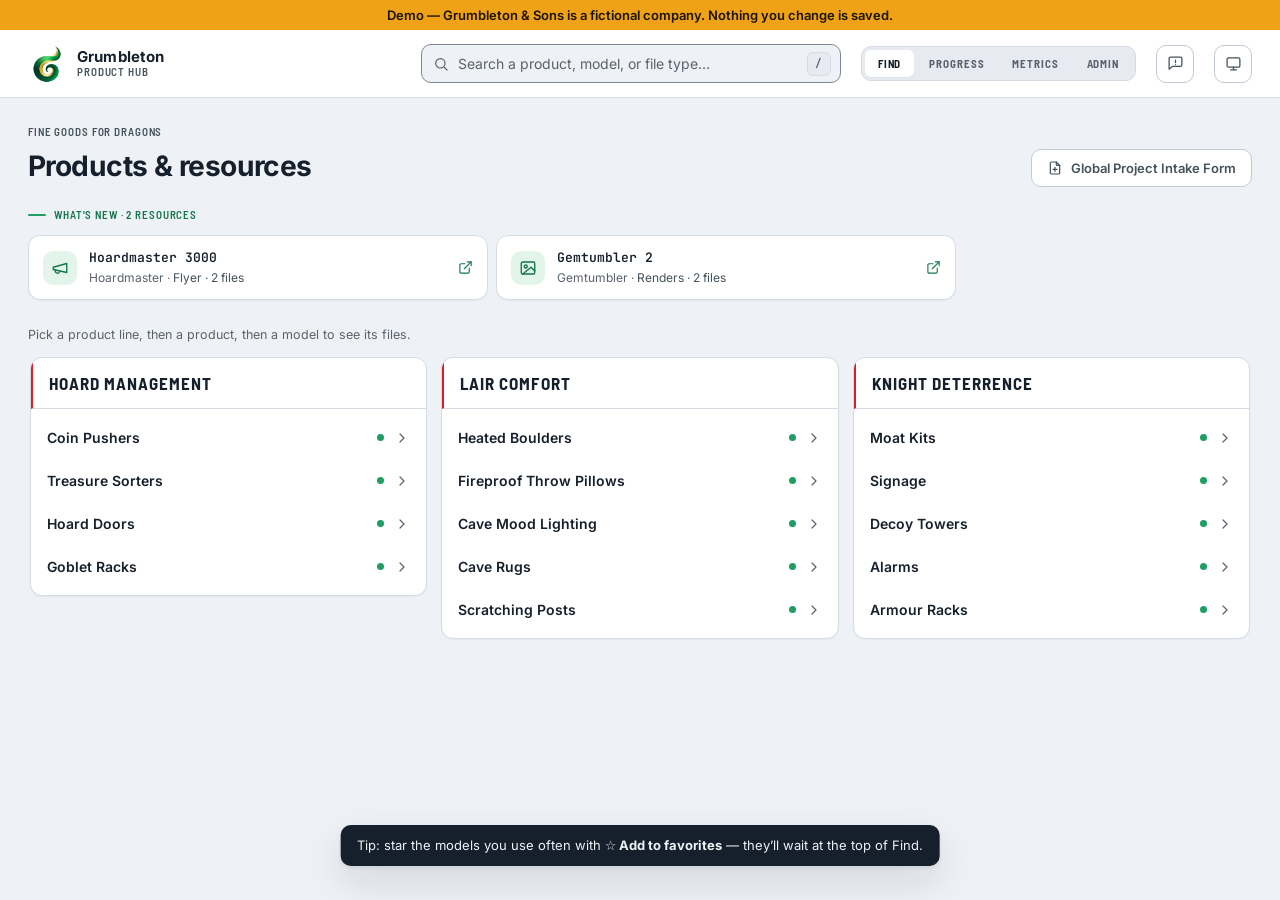
==== commit 54d83b4c: "Sync with the Hub: folder linking, toasts, search ranking and viewer updates Brings the demo up to d" ====
--- a/index.html
+++ b/index.html
@@ -43,6 +43,9 @@
     <span class="mark" id="signinMark" aria-hidden="true"></span>
     <h1 class="signin-lock"><span class="signin-name">Grumbleton</span><span class="signin-sub">Product Hub</span></h1>
     <p>Find product renders, spec sheets, and documents — sign in with your Grumbleton account.</p>
+    <!-- Shown instead of the button while a cached session or the return from Microsoft resolves (html.resuming,
+         set by pre-init.js before first paint). A live button there invited a second click (F022/F082). -->
+    <div class="signin-resuming" id="signinResuming" role="status"><span class="spin" aria-hidden="true"></span>Signing you in…</div>
     <button class="ms-btn" id="signinBtn" type="button">
       <svg class="ms-logo" viewBox="0 0 21 21" aria-hidden="true"><rect x="1" y="1" width="9" height="9" fill="#F25022"/><rect x="11" y="1" width="9" height="9" fill="#7FBA00"/><rect x="1" y="11" width="9" height="9" fill="#00A4EF"/><rect x="11" y="11" width="9" height="9" fill="#FFB900"/></svg>
       Sign in with Microsoft
@@ -67,7 +70,7 @@
       <input id="searchInput" type="search" placeholder="Search a product, model, or file type…" autocomplete="off" aria-label="Search catalog">
       <button class="search-kbd" type="button" aria-pressed="true" aria-label="Keyboard shortcut: press / to jump to search. Turn it off" title="Press / to search · click to turn off"><kbd>/</kbd></button>
     </label>
-    <nav class="viewnav" aria-label="Views"><div class="viewtabs" role="tablist" aria-label="View">
+    <nav class="viewnav viewnav-pm-hidden" aria-label="Views"><div class="viewtabs" role="tablist" aria-label="View">
       <button class="vtab on" type="button" id="tab-catalog" data-view="catalog" role="tab" aria-selected="true" aria-controls="content">Find</button>
       <button class="vtab vtab-pm-hidden" type="button" id="tab-progress" data-view="progress" role="tab" aria-selected="false" aria-controls="content" tabindex="-1">Progress</button>
       <button class="vtab vtab-pm-hidden" type="button" id="tab-metrics" data-view="metrics" role="tab" aria-selected="false" aria-controls="content" tabindex="-1">Metrics</button>
--- a/app.css
+++ b/app.css
@@ -25,7 +25,7 @@
   :root {
     --bg: #eef1f5; --surface: #ffffff; --surface-2: #e7ebf1;
     --ink: #16202c; --ink-soft: #44525a; --ink-faint: #5b626e;
-    --line: #d5dbe4; --line-strong: #c2cad6;
+    --line: #d5dbe4; --line-strong: #c2cad6; --ctl-line: #7d8797; /* form-field / checkbox boundary: ≥3:1 on --bg and --surface (WCAG 1.4.11); --line-strong stays for decorative dividers */
     /* Brand FILLS (--accent, --ok) stay the exact brand colors in every theme, deliberately. The matching
        "-ink" tokens are the TEXT variants of those hues, darkened here (and lightened in dark mode) only as
        far as WCAG AA requires: brand teal as text on white measured 2.9:1, and brand red on navy 3.3:1. */
@@ -75,7 +75,7 @@
      one rule across a media boundary, so EDIT BOTH BLOCKS together or the toggle and system themes drift. */
   :root[data-theme="dark"] {
     --bg: #0d131f; --surface: #151d2b; --surface-2: #1c2637; --ink: #e8edf6;
-    --ink-soft: #97a3b8; --ink-faint: #8b93a4; --line: #263248; --line-strong: #33415b;
+    --ink-soft: #97a3b8; --ink-faint: #8b93a4; --line: #263248; --line-strong: #33415b; --ctl-line: #66748f;
     --accent: #d62027; --accent-tint: #2a1517; --accent-ink: #f25c61; --focus-ring: #06a6c4; --focus-tint: #0f2a30;
     --select-arrow: url("data:image/svg+xml,%3Csvg xmlns='http://www.w3.org/2000/svg' width='12' height='12' viewBox='0 0 24 24' fill='none' stroke='%2397a3b8' stroke-width='2.2' stroke-linecap='round' stroke-linejoin='round'%3E%3Cpath d='m6 9 6 6 6-6'/%3E%3C/svg%3E");
     --ok: #06a6c4; --ok-ink: #06a6c4; --ok-tint: #0f2a30; --pending: #dda344; --pending-fill: #efa215; --pending-tint: #2a2113; --on-ok: #0c1622; --cov-review-ink: #1a1206;
@@ -87,7 +87,7 @@
   @media (prefers-color-scheme: dark) {
     :root:not([data-theme]) {
       --bg: #0d131f; --surface: #151d2b; --surface-2: #1c2637; --ink: #e8edf6;
-      --ink-soft: #97a3b8; --ink-faint: #8b93a4; --line: #263248; --line-strong: #33415b;
+      --ink-soft: #97a3b8; --ink-faint: #8b93a4; --line: #263248; --line-strong: #33415b; --ctl-line: #66748f;
       --accent: #d62027; --accent-tint: #2a1517; --accent-ink: #f25c61; --focus-ring: #06a6c4; --focus-tint: #0f2a30;
     --select-arrow: url("data:image/svg+xml,%3Csvg xmlns='http://www.w3.org/2000/svg' width='12' height='12' viewBox='0 0 24 24' fill='none' stroke='%2397a3b8' stroke-width='2.2' stroke-linecap='round' stroke-linejoin='round'%3E%3Cpath d='m6 9 6 6 6-6'/%3E%3C/svg%3E");
       --ok: #06a6c4; --ok-ink: #06a6c4; --ok-tint: #0f2a30; --pending: #dda344; --pending-fill: #efa215; --pending-tint: #2a2113; --on-ok: #0c1622; --cov-review-ink: #1a1206;
@@ -135,7 +135,7 @@
   .brand-sub { font-family: var(--font-label); font-size: var(--fs-11); font-weight: 600; letter-spacing: var(--ls-label); text-transform: uppercase; color: var(--ink-soft); }
   .search { margin-left: auto; position: relative; flex: 1 1 300px; max-width: 420px; min-width: 200px; }
   .search svg { position: absolute; left: 12px; top: 50%; transform: translateY(-50%); width: 16px; height: 16px; color: var(--ink-faint); pointer-events: none; }
-  .search input { width: 100%; padding: var(--sp-10) var(--sp-36) var(--sp-10) var(--sp-36); border: 1px solid var(--line-strong); border-radius: var(--r-ctl); background: var(--bg); color: var(--ink); font-family: var(--font-ui); font-size: var(--fs-14); outline: none; transition: border-color .15s, box-shadow .15s; }
+  .search input { width: 100%; padding: var(--sp-10) var(--sp-36) var(--sp-10) var(--sp-36); border: 1px solid var(--ctl-line); border-radius: var(--r-ctl); background: var(--bg); color: var(--ink); font-family: var(--font-ui); font-size: var(--fs-14); outline: none; transition: border-color .15s, box-shadow .15s; }
   .search input:focus { border-color: var(--focus-ring); box-shadow: 0 0 0 3px var(--focus-tint); }
   /* Discoverability hint for the "/" focus-search shortcut. Hidden while typing (focus), and on touch/narrow. */
   /* A real button: it is also the switch that turns the shortcut off (T2-02). Hidden only while the INPUT
@@ -217,28 +217,30 @@
   .linklike:focus-visible { outline: 2px solid var(--focus-ring); outline-offset: 2px; border-radius: var(--r-xs); }
   .met-alias-form { display: inline-flex; align-items: center; gap: var(--sp-6); flex: 1 1 auto; min-width: 0; margin-left: var(--sp-10); }
   .met-arrow { color: var(--ink-faint); flex: none; }
-  .met-alias-in { flex: 1 1 auto; min-width: 0; font-size: var(--fs-13); padding: var(--sp-4) var(--sp-8); border: 1px solid var(--line-strong); border-radius: var(--r-ctl); background: var(--surface); color: var(--ink); }
+  .met-alias-in { flex: 1 1 auto; min-width: 0; font-size: var(--fs-13); padding: var(--sp-4) var(--sp-8); border: 1px solid var(--ctl-line); border-radius: var(--r-ctl); background: var(--surface); color: var(--ink); }
   .met-alias-in.met-alias-bad { border-color: var(--accent); }
   .met-alias-save, .met-alias-cancel { flex: none; font-size: var(--fs-12); padding: var(--sp-4) var(--sp-10); border-radius: var(--r-ctl); cursor: pointer; border: 1px solid var(--line-strong); background: var(--surface); color: var(--ink); }
   .met-alias-save { background: var(--ok); color: var(--on-ok); border-color: var(--ok); font-weight: 600; } /* dark ink on teal (6.29:1) — the brand-safe save style */
   .met-alias-save:disabled { opacity: .6; cursor: default; }
   .met-alias-done { color: var(--ok-ink); font-weight: 600; }
   .met-jump { display: block; width: 100%; text-align: left; padding: var(--sp-8) var(--sp-12); border: 1px solid var(--line); border-radius: var(--r-ctl); margin-bottom: var(--sp-6); background: var(--surface); cursor: pointer; color: inherit; }
-  /* Weekly adoption trend: two bars per week (opens = neutral volume, people = teal adoption). Bar heights
-     are set in PX inline (against a fixed 110px track) — a % height wouldn't resolve inside the flex track. */
+  /* Weekly activity (F163): two rows — opens (neutral) above, people (teal) below — each scaled to its own
+     busiest week, the count printed above every bar, no bar for a true 0. Bar heights are set in PX inline
+     (against a fixed 64px track) — a % height wouldn't resolve inside the flex track. */
   .met-trend { background: var(--surface); border: 1px solid var(--line); border-radius: var(--r-card); padding: var(--sp-16); }
-  .met-bars { display: flex; align-items: flex-end; gap: var(--sp-8); }
-  .met-bcol { flex: 1 1 0; min-width: 0; display: flex; flex-direction: column; align-items: center; gap: var(--sp-6); }
-  .met-bwrap { height: 110px; width: 100%; display: flex; align-items: flex-end; justify-content: center; gap: 3px; }
-  .met-bar { width: 14px; max-width: 40%; min-height: 2px; border-radius: 3px 3px 0 0; }
+  .met-rows { display: flex; flex-direction: column; gap: var(--sp-10); }
+  .met-row { display: flex; align-items: flex-end; gap: var(--sp-10); }
+  .met-row-weeks { margin-top: calc(-1 * var(--sp-6)); }
+  .met-rowlabel { flex: none; width: 52px; padding-bottom: 2px; font-family: var(--font-label); font-size: var(--fs-10); letter-spacing: var(--ls-label-sm); text-transform: uppercase; font-weight: 700; color: var(--ink-faint); }
+  .met-bars { flex: 1 1 0; min-width: 0; display: flex; align-items: flex-end; gap: var(--sp-8); }
+  .met-bcol { flex: 1 1 0; min-width: 0; display: flex; flex-direction: column; align-items: center; gap: var(--sp-4); }
+  .met-val { font-size: var(--fs-11); line-height: 1; color: var(--ink-soft); font-variant-numeric: tabular-nums; }
+  .met-val.zero { color: var(--ink-faint); }
+  .met-bwrap { height: 64px; width: 100%; display: flex; align-items: flex-end; justify-content: center; }
+  .met-bar { width: 16px; max-width: 60%; border-radius: 3px 3px 0 0; }
   .met-bar.opens { background: color-mix(in srgb, var(--ink-soft) 45%, transparent); }
   .met-bar.people { background: var(--ok); }
   .met-blabel { font-size: var(--fs-11); color: var(--ink-faint); white-space: nowrap; }
-  .met-legend2 { display: flex; gap: var(--sp-16); margin-top: var(--sp-10); }
-  .met-lk { display: inline-flex; align-items: center; gap: var(--sp-6); font-size: var(--fs-12); color: var(--ink-soft); }
-  .met-sw { width: 10px; height: 10px; border-radius: 2px; }
-  .met-sw.opens { background: color-mix(in srgb, var(--ink-soft) 45%, transparent); }
-  .met-sw.people { background: var(--ok); }
   /* Resource Impact (top of Metrics) — coverage × adoption */
   .impact-overtime { background: var(--surface); border: 1px solid var(--line); border-radius: var(--r-card); padding: var(--sp-14); margin-bottom: var(--sp-14); }
   .impact-building { font-size: var(--fs-13); color: var(--ink-soft); line-height: 1.6; }
@@ -351,12 +353,15 @@
   .ft-chip.on { background: var(--ok-tint); color: var(--ok-ink); border-color: color-mix(in srgb, var(--ok) 40%, transparent); font-weight: 600; }
   .ft-sort { display: inline-flex; align-items: center; gap: var(--sp-6); }
   .ft-sort-lbl { font-family: var(--font-label); font-size: var(--fs-10); letter-spacing: var(--ls-label-sm); text-transform: uppercase; color: var(--ink-faint); }
-  .ft-sort-sel { font: inherit; font-size: var(--fs-12); color: var(--ink); background: var(--surface); border: 1px solid var(--line-strong); border-radius: var(--r-chip); padding: var(--sp-3) var(--sp-8); cursor: pointer; }
+  .ft-sort-sel { font: inherit; font-size: var(--fs-12); color: var(--ink); background: var(--surface); border: 1px solid var(--ctl-line); border-radius: var(--r-chip); padding: var(--sp-3) var(--sp-8); cursor: pointer; }
   .ft-right { display: inline-flex; align-items: center; gap: var(--sp-8); margin-left: auto; }
   .ft-count { font-size: var(--fs-12); color: var(--ink-faint); white-space: nowrap; }
   .ft-clear { font: inherit; font-size: var(--fs-12); font-weight: 600; color: var(--ink-soft); background: none; border: 0; padding: var(--sp-3) var(--sp-4); cursor: pointer; }
   .ft-clear:hover { text-decoration: underline; }
   .ftbar button:focus-visible, .ft-sort-sel:focus-visible { outline: 2px solid var(--focus-ring); outline-offset: 1px; }
+  /* The status segments fill an overflow:hidden container edge to edge, so an OUTSET ring was clipped away (same treatment as .af-seg-btn); on the teal segment the ring takes the on-teal ink, or in dark mode (focus-ring = teal) it vanished into the fill. */
+  .ft-seg-btn:focus-visible { outline-offset: -2px; }
+  .ft-seg-btn.on:focus-visible { outline-color: var(--on-ok); }
   .sr-empty-filter { font-size: var(--fs-13); color: var(--ink-faint); padding: var(--sp-8) 0; }
   .col-body { padding: var(--sp-6); display: flex; flex-direction: column; gap: var(--sp-2); }
   /* 17px red-on-navy measured 3.3:1 and made the category label the loudest thing on the page.
@@ -403,6 +408,9 @@
   .vtab { font-family: var(--font-label); font-size: var(--fs-11); letter-spacing: var(--ls-label); text-transform: uppercase; font-weight: 700; color: var(--ink-faint); background: none; border: 0; border-radius: var(--r-chip); padding: var(--sp-7) var(--sp-13); cursor: pointer; transition: background .15s, color .15s; }
   .vtab.on { background: var(--surface); color: var(--ink); box-shadow: var(--shadow-rest); }
   .vtab:hover:not(.on) { color: var(--ink-soft); }
+  /* An error-level admin alert is open (F127): a red dot on the Admin tab; the count is in its aria-label. */
+  .vtab.has-alert { position: relative; }
+  .vtab.has-alert::after { content: ""; position: absolute; top: 4px; right: 4px; width: 7px; height: 7px; border-radius: 50%; background: var(--accent); }
 
   /* Coverage tracker (product-team view) */
   /* Matches the width Find uses. This is the view with the WIDEST content (a 10-column matrix) and it
@@ -429,7 +437,7 @@
   .cov-check { display: inline-flex; align-items: center; gap: var(--sp-8); cursor: pointer; user-select: none; }
   /* Themed checkbox (native box hidden, custom square that fills brand-red when checked) */
   .cov-check input { position: absolute; width: 1px; height: 1px; opacity: 0; }
-  .cov-check-box { flex: none; display: inline-grid; place-items: center; width: 16px; height: 16px; border: 1px solid var(--line-strong); border-radius: var(--r-xs); background: var(--surface); transition: background .14s, border-color .14s; }
+  .cov-check-box { flex: none; display: inline-grid; place-items: center; width: 16px; height: 16px; border: 1px solid var(--ctl-line); border-radius: var(--r-xs); background: var(--surface); transition: background .14s, border-color .14s; }
   .cov-check-box svg { width: 12px; height: 12px; color: var(--on-ok); opacity: 0; stroke-width: 3; transition: opacity .1s; }
   .cov-check:hover .cov-check-box { border-color: var(--ink-faint); }
   .cov-check input:checked + .cov-check-box { background: var(--ok); border-color: var(--ok); }
@@ -540,7 +548,7 @@
   .pmg-steps { color: var(--ink-soft); max-width: 72ch; }
   .pmg-note { font-size: var(--fs-12-5); color: var(--ink-faint); margin: var(--sp-8) 0 0; line-height: 1.6; max-width: 72ch; }
   .wire-form { display: flex; gap: var(--sp-10); flex-wrap: wrap; align-items: center; }
-  .wire-sel, .wire-input { font-family: var(--font-ui); font-size: var(--fs-13); border: 1px solid var(--line-strong); border-radius: var(--r-ctl); padding: var(--sp-9) var(--sp-11); background: var(--bg); color: var(--ink); outline: none; }
+  .wire-sel, .wire-input { font-family: var(--font-ui); font-size: var(--fs-13); border: 1px solid var(--ctl-line); border-radius: var(--r-ctl); padding: var(--sp-9) var(--sp-11); background: var(--bg); color: var(--ink); outline: none; }
   /* Hide the native arrow and draw our own, precisely positioned with room on both sides. */
   .wire-sel { appearance: none; -webkit-appearance: none; -moz-appearance: none; padding-right: var(--sp-34);
     background-image: var(--select-arrow);
@@ -552,7 +560,7 @@
   /* Dark ink on the brand teal — the house treatment for primary buttons (matches .met-alias-save).
      Keeps the EXACT brand teal fill (never darkens --ok) while the label reads at 6.29:1 (AA). */
   .wire-btn.primary { background: var(--ok); color: var(--on-ok); border-color: var(--ok); }
-  .wire-btn.danger { color: var(--accent); border-color: color-mix(in srgb, var(--accent) 45%, var(--line-strong)); }
+  .wire-btn.danger { color: var(--accent-ink); border-color: color-mix(in srgb, var(--accent) 45%, var(--line-strong)); }
   .wire-btn.danger:hover { background: var(--accent); color: var(--on-accent); border-color: var(--accent); }
   /* Hover LIGHTENS the brand fill rather than reusing --ok-ink: that token is now a darkened teal chosen to
      pass AA as TEXT on a pale surface, and as a background it left the button's dark ink at 3.36:1. */
@@ -662,7 +670,7 @@
   .cov-ed-add { border: 1px dashed var(--line-strong); background: none; color: var(--ink-soft); font: inherit; font-size: var(--fs-12); border-radius: var(--r-ctl); padding: var(--sp-5) var(--sp-11); cursor: pointer; }
   .cov-ed-add:hover { color: var(--ink); border-color: var(--ink-faint); }
   .cov-add-res { min-width: 130px; }
-  .cov-add-url { flex: 1 1 240px; min-width: 0; border: 1px solid var(--line-strong); border-radius: var(--r-ctl); background: var(--bg); color: var(--ink); font-family: var(--font-ui); font-size: var(--fs-13); padding: var(--sp-7) var(--sp-11); outline: none; }
+  .cov-add-url { flex: 1 1 240px; min-width: 0; border: 1px solid var(--ctl-line); border-radius: var(--r-ctl); background: var(--bg); color: var(--ink); font-family: var(--font-ui); font-size: var(--fs-13); padding: var(--sp-7) var(--sp-11); outline: none; }
   .cov-add-url:focus { border-color: var(--focus-ring); box-shadow: 0 0 0 3px var(--focus-tint); }
   .cov-add-ok, .cov-add-cancel { font-size: var(--fs-12); padding: var(--sp-6) var(--sp-12); }
   /* Link-check controls + badges, reused by the To-Do "Link Issues" tile and the coverage toolbar.
@@ -692,6 +700,7 @@
   .todo-boxes > details { background: var(--surface-2); border: 1px solid var(--line); border-radius: var(--r-ctl); box-shadow: none; margin: 0; padding: 0; overflow: hidden; }
   .todo-boxes > details > summary { list-style: none; cursor: pointer; display: flex; align-items: center; gap: var(--sp-8); padding: var(--sp-11) var(--sp-14); font-weight: 700; font-size: var(--fs-14); }
   .todo-boxes > details > summary::-webkit-details-marker { display: none; }
+  .todo-boxes > details > summary:focus-visible { outline-offset: -2px; border-radius: var(--r-ctl); } /* the tile clips overflow, so the ring must sit inside */
   .todo-boxes > details > summary svg { width: 17px; height: 17px; }
   .todo-boxes > details > summary::after { content: ""; flex: none; width: 8px; height: 8px; border-right: 2px solid var(--ink-faint); border-bottom: 2px solid var(--ink-faint); transform: rotate(-45deg); transition: transform .15s; }
   .todo-boxes > details[open] > summary::after { transform: rotate(45deg); }
@@ -706,6 +715,8 @@
   .todo-boxes .todo-review .ftp-badge,
   .todo-boxes .todo-fill .ftp-badge,
   .todo-boxes .todo-empty .ftp-badge { background: var(--pending-fill); color: var(--cov-review-ink); }
+  /* The generic amber count (Needs review, Fill these next): nudges that stay out of the red To-do total (F199). */
+  .ftp-badge.amber { background: var(--pending-fill); color: var(--on-ok); }
   /* neutralize inner panels' own card chrome so they read as sections, not cards-within-cards */
   .todo-boxes .wire.unsorted { background: transparent; border: 0; box-shadow: none; margin: 0; padding: 0; }
   /* "Re-check links" inside the Link Issues tile (present whenever there's a broken link) */
@@ -721,7 +732,7 @@
   .cov-lh-status { font-size: var(--fs-12); color: var(--ink-faint); font-family: var(--font-mono); }
   .cov-lh-when { font-size: var(--fs-12); color: var(--ink-faint); }
   /* Product dropdown in the "point this search at a product" picker */
-  .met-alias-sel { flex: 1 1 auto; min-width: 0; font: inherit; font-size: var(--fs-13); padding: var(--sp-4) var(--sp-8); border: 1px solid var(--line-strong); border-radius: var(--r-ctl); background: var(--surface); color: var(--ink); }
+  .met-alias-sel { flex: 1 1 auto; min-width: 0; font: inherit; font-size: var(--fs-13); padding: var(--sp-4) var(--sp-8); border: 1px solid var(--ctl-line); border-radius: var(--r-ctl); background: var(--surface); color: var(--ink); }
   .met-alias-sel.met-alias-bad { border-color: var(--accent); }
   .lh-badge.wanted, .lh-badge.ok { background: var(--ok-tint); color: var(--ok-ink); }
   .wl-q { font-style: italic; }
@@ -791,6 +802,16 @@
   /* Multi-select model picker (Unsorted "Sort to models" + Files-to-place) — trigger + checkbox dropdown. */
   .uns-mbtn, .ftp-mbtn { text-align: left; cursor: pointer; }
   .ftp-mbtn { min-width: 160px; }
+  /* Link a product folder: the editable plan — products row, one row per file (include · badge · name · type · models). */
+  .pfold-folder { font-size: var(--fs-13); color: var(--ink-soft); margin-bottom: var(--sp-8); }
+  .pfold-prods { display: flex; flex-wrap: wrap; align-items: center; gap: var(--sp-2) var(--sp-8); margin-bottom: var(--sp-12); }
+  .pfold-prods-h { font-size: var(--fs-12-5); color: var(--ink-faint); margin-right: var(--sp-4); }
+  .pfold-prod { padding: var(--sp-4) var(--sp-8); }
+  .pfold-row .pfold-inc { flex: none; width: 16px; height: 16px; accent-color: var(--ok); cursor: pointer; }
+  .pfold-row .wl-where { flex: 1 1 200px; min-width: 0; }
+  .pfold-row .pfold-type { flex: none; min-width: 170px; }
+  .pfold-row .pfold-mbtn { flex: none; }
+  .pfold-sum { margin-top: var(--sp-14); font-size: var(--fs-13); color: var(--ink-soft); }
   .uns-mbtn:disabled, .ftp-mbtn:disabled { opacity: .55; cursor: default; }
   .uns-menu { min-width: 220px; }
   .uns-check { display: flex; align-items: center; gap: var(--sp-8); padding: var(--sp-7) var(--sp-9); border-radius: var(--r-chip); cursor: pointer; font-size: var(--fs-13); color: var(--ink); }
@@ -823,6 +844,13 @@
   .cols-root > .col-tree > .cat-box { break-inside: avoid; margin-bottom: var(--sp-14); }
   .cat-box { background: var(--surface); border: 1px solid var(--line); border-radius: var(--r-card); box-shadow: var(--shadow-rest); overflow: hidden; animation: colIn .22s cubic-bezier(.2,.7,.3,1); }
   .cat-box .col-body { padding: var(--sp-8) var(--sp-6); }
+  /* Outage box (F136): one component for every "catalog unreachable" state — a card with an alert icon, a
+     bold line, one sentence, and the actions on their own row. Not a grey footnote. */
+  .cat-box.outage { display: flex; gap: var(--sp-12); align-items: flex-start; padding: var(--sp-16) var(--sp-18); animation: none; }
+  .cat-box.outage > svg { width: 22px; height: 22px; flex: none; color: var(--accent); margin-top: 2px; }
+  .outage-body { display: flex; flex-direction: column; gap: var(--sp-6); min-width: 0; font-size: var(--fs-14); line-height: 1.5; color: var(--ink-soft); }
+  .outage-title { font-weight: 700; font-size: var(--fs-15); color: var(--ink); }
+  .outage-actions { display: flex; flex-wrap: wrap; gap: var(--sp-8); margin-top: var(--sp-4); }
   .fam-row .ci-chev { transition: transform .22s cubic-bezier(.34,1.56,.64,1), color .18s ease; }
   .fam-row.open { background: var(--surface-2); }
   .fam-row.open .ci-chev { transform: rotate(90deg); color: var(--ink); }
@@ -861,7 +889,6 @@
   /* Resource panel (rightmost column) */
   .res-panel { padding: var(--sp-10); display: flex; flex-direction: column; gap: var(--sp-10); }
   .res-pinrow { display: flex; justify-content: flex-end; margin-bottom: calc(-1 * var(--sp-4)); }
-  /* White by default; lights up gold on hover (previewing the favorited color); turns gold (★) when selected (favorited). */
   /* Icon-only star. It used to read "★ FAVORITED" in a bordered pill beside the model name, where it
      competed with two real actions, and it was the app's only AMBER control — a fourth accent kept alive
      for one button. Filled vs outline carries the state without relying on colour. */
@@ -1002,6 +1029,12 @@
   .toast-act { pointer-events: auto; margin-left: var(--sp-4); flex: none; font-family: var(--font-label); font-size: var(--fs-10); letter-spacing: var(--ls-label-sm); text-transform: uppercase; font-weight: 700; color: var(--bg); background: transparent; border: 1px solid color-mix(in srgb, var(--bg) 45%, transparent); border-radius: var(--r-sm); padding: var(--sp-6) var(--sp-11); cursor: pointer; white-space: nowrap; transition: background .15s, border-color .15s; }
   .toast-act:hover { background: color-mix(in srgb, var(--bg) 18%, transparent); border-color: var(--bg); }
   .toast-act:focus-visible { outline: 2px solid var(--bg); outline-offset: 2px; }
+  /* Error toast (F134): the WHOLE toast turns red — darker red ink on the light red fill (two reds, ≥ 4.5:1 in
+     both themes; contrast.test / batch9b-visual.test) — so a failure can never be mistaken for "Saved." */
+  .toast.toast-err { background: var(--accent-tint); color: var(--accent-ink); }
+  .toast-err .toast-act { color: var(--accent-ink); border-color: color-mix(in srgb, var(--accent-ink) 45%, transparent); }
+  .toast-err .toast-act:hover { background: color-mix(in srgb, var(--accent-ink) 12%, transparent); border-color: var(--accent-ink); }
+  .toast-err .toast-act:focus-visible { outline-color: var(--accent-ink); }
   @keyframes toast-in { from { opacity: 0; transform: translateY(10px); } to { opacity: 1; transform: none; } }
 
   .view { animation: view-in .2s ease; }
@@ -1026,6 +1059,12 @@
   @media (pointer: coarse) {
     .ft-chip, .ft-seg-btn, .res-req, .res-pin, .share-pack, .lb-copy, .lb-open,
     .cov-chip-act, .wire-move, .wire-dup, .wire-del, .adm-del { min-height: 32px; }
+    /* iOS zooms the page into any field under 16px on focus — the 14px search box and the bug form did
+       exactly that (F028). Fixed px on purpose: it is Safari's threshold, not a type-scale choice. */
+    .search input, #bugModal textarea, #bugModal input, #bugModal select { font-size: 16px; }
+    /* The page behind an open preview scrolled on touch (F157); the panel itself keeps its own scrolling. */
+    body.lb-open { overflow: hidden; }
+    .lb { overscroll-behavior: contain; }
   }
   /* Placeholder text: the Chromium default (#757575) sits at ~4.07:1 on the input fill. Use the app's own
      faint ink, which is a chosen value that meets AA in both themes. */
@@ -1062,7 +1101,7 @@
     :root:not([data-theme]), :root[data-theme="dark"], :root[data-theme="light"] {
       --bg: #fff; --surface: #fff; --surface-2: #fff;
       --ink: #16202c; --ink-soft: #44525a; --ink-faint: #5b626e;
-      --line: #d5dbe4; --line-strong: #c2cad6;
+      --line: #d5dbe4; --line-strong: #c2cad6; --ctl-line: #7d8797;
       --accent: #d62027; --accent-tint: #fbe8e9; --accent-ink: #c41d23; --focus-ring: #0b7489; --focus-tint: #e1f5f9;
       --ok: #06a6c4; --ok-ink: #0b7489; --ok-tint: #e1f5f9; --pending: #8f5e0a; --pending-fill: #efa215; --pending-tint: #f6ecd9; --on-ok: #0c1622; --cov-review-ink: #1a1206;
       --select-arrow: url("data:image/svg+xml,%3Csvg xmlns='http://www.w3.org/2000/svg' width='12' height='12' viewBox='0 0 24 24' fill='none' stroke='%2344525a' stroke-width='2.2' stroke-linecap='round' stroke-linejoin='round'%3E%3Cpath d='m6 9 6 6 6-6'/%3E%3C/svg%3E");
@@ -1176,6 +1215,15 @@
   .ms-btn:active { transform: translateY(1px); }
   .ms-btn:focus-visible { outline: 2px solid var(--focus-ring); outline-offset: 2px; }
   .ms-logo { width: 18px; height: 18px; flex: none; }
+  /* "Signing you in…" replaces the button while MSAL resolves a cached session or the redirect back from
+     Microsoft: pre-init.js sets html.resuming before the stylesheet applies (no button flash), signin.js
+     clears it the moment a click is actually needed. The global reduced-motion rule stills the ring. (F022/F082) */
+  .signin-resuming { display: none; align-items: center; justify-content: center; gap: var(--sp-11); min-height: 44px; font-size: var(--fs-15); font-weight: 600; color: var(--ink); }
+  html.resuming .signin-resuming { display: flex; }
+  html.resuming #signinBtn { display: none; }
+  .signin-resuming .spin { width: 18px; height: 18px; border-radius: 50%; border: 2px solid var(--line-strong); border-top-color: var(--accent); animation: pf-spin .9s linear infinite; }
+  @keyframes pf-spin { to { transform: rotate(360deg); } }
+  .ms-btn[disabled] { opacity: .6; cursor: progress; }
   .signin-note { margin-top: var(--sp-18); font-size: var(--fs-12-5); color: var(--ink-faint); min-height: 16px; }
   .signin-note.err { color: var(--accent-ink); }
   /* signed-in chip in the topbar */
@@ -1187,9 +1235,9 @@
   /* Top-align (not center) with a top band so the Copy-link hint can float directly ABOVE the panel.
      Panel + inner heights use a fixed calc(100vh - Npx) reserve (not a vh %), so the band + panel fit
      any viewport height without the bottom clipping on shorter laptops. */
-  .lb { position: fixed; inset: 0; z-index: 200; display: grid; place-items: start center; padding: 70px var(--sp-24) var(--sp-24); }
+  .lb { position: fixed; inset: 0; z-index: 200; display: grid; place-items: start center; grid-template-rows: minmax(0, 1fr); padding: var(--sp-24); }
   .lb-backdrop { position: absolute; inset: 0; background: rgba(8,12,20,.62); -webkit-backdrop-filter: blur(2px); backdrop-filter: blur(2px); }
-  .lb-panel { position: relative; z-index: 1; width: min(1240px, 96vw); max-height: calc(100vh - 94px); background: var(--surface); border: 1px solid var(--line); border-radius: var(--r-lg); box-shadow: var(--shadow-hover); display: flex; flex-direction: column; overflow: hidden; animation: view-in .2s ease; }
+  .lb-panel { position: relative; z-index: 1; width: min(1240px, 96vw); max-height: 100%; background: var(--surface); border: 1px solid var(--line); border-radius: var(--r-lg); box-shadow: var(--shadow-hover); display: flex; flex-direction: column; overflow: hidden; animation: view-in .2s ease; }
   /* wrap so the 7 header controls can't clip the ✕ on a ~620–760px panel; anchor the right-hand action
      cluster with a stable margin-left:auto on the first action, so alignment doesn't jump left when the
      "Updated…" date is absent (its old margin-right:auto used to do the pushing). */
@@ -1243,8 +1291,8 @@
      flex-direction:column is required: .lb-body base carries place-items:center (align-items:center), so
      a plain flex row would center the frame at its content height instead of filling the body. The 60px
      reserve is the one-row header; the <=620px block bumps it for the wrapped two-row header. */
-  .lb-body.doc { padding: 0; display: flex; flex-direction: column; align-items: stretch; flex: none; height: calc(100vh - 154px); }
-  .lb-img { max-width: 100%; max-height: calc(100vh - 172px); object-fit: contain; border-radius: var(--r-chip); }
+  .lb-body.doc { padding: 0; display: flex; flex-direction: column; align-items: stretch; flex: none; height: calc(100vh - 108px); }
+  .lb-img { max-width: 100%; max-height: calc(100vh - 126px); object-fit: contain; border-radius: var(--r-chip); }
   /* height:100% (not just flex:1) so the PDF fills the doc body even in browsers that don't stretch a
      flex-grow IFRAME's height — otherwise the iframe collapses to its intrinsic ~150px and the gray body
      shows a big blank strip below a tiny, over-zoomed page. Safe: .lb-pdf only renders on desktop (>620px),
@@ -1274,9 +1322,10 @@
      old fixed `calc(96vh - 230px)` reserve budgeted for a worst-case 2-row thumbnail strip, so a typical
      one-row strip wasted ~80px — leaving a portrait spec sheet cramped. Now the document takes ALL the
      room the strip doesn't, on any screen size. */
-  .gal { position: relative; width: 100%; height: calc(100vh - 178px); display: flex; flex-direction: row; gap: var(--sp-12); }
+  .gal { position: relative; width: 100%; height: calc(100vh - 132px); display: flex; flex-direction: row; gap: var(--sp-12); }
   .gal-main { position: relative; flex: 1; min-width: 0; min-height: 0; display: grid; place-items: center; }
   .gal-main img { max-width: 100%; max-height: 100%; object-fit: contain; border-radius: var(--r-chip); }
+  .gal-main img.gal-lo { filter: blur(6px); } /* the strip thumbnail, shown until the screen-sized rendition lands (F123) */
   /* Arrows live inside .gal-main so top:50% centers them on the IMAGE, not the strip below. */
   .gal-nav { position: absolute; top: 50%; transform: translateY(-50%); z-index: 2; width: 42px; height: 42px; border-radius: 50%; border: 1px solid var(--line-strong); background: color-mix(in srgb, var(--surface) 82%, transparent); -webkit-backdrop-filter: blur(4px); backdrop-filter: blur(4px); color: var(--ink); cursor: pointer; display: grid; place-items: center; transition: color .15s, border-color .15s; }
   .gal-nav svg { width: 20px; height: 20px; }
@@ -1297,11 +1346,21 @@
      (a media query adds no specificity, so source order decides); the old copy in the <=620px block above
      sat BEFORE the defaults and was silently overridden, leaving a ~35px bottom clip at 621–760px. */
   @media (max-width: 760px) {
-    .lb-body.doc { height: calc(100vh - 214px); }
-    .gal { height: calc(100vh - 222px); }
+    .lb-body.doc { height: calc(100vh - 168px); }
+    .gal { height: calc(100vh - 176px); }
   }
   /* Short viewports: drop the lb-body 240px floor so a short panel doesn't clip the bottom. */
   @media (max-height: 560px) { .lb-body { min-height: 0; } }
+  /* 621–1000px, and a desktop at 150% zoom: the header wraps to two rows, and the fixed doc/gallery heights
+     then overflowed the panel and clipped the viewer's bottom (F070). Give the panel a definite height only
+     when it holds a document or a gallery, and let that body flex-fill; a single image keeps its natural
+     panel. Phones (≤620px) and short viewports have their own dvh rules below, so this block excludes them. */
+  @media (min-width: 621px) and (min-height: 501px) {
+    .lb-panel:has(.lb-body.doc), .lb-panel:has(.gal) { height: 100%; }
+    .lb-panel:has(.lb-body.doc) .lb-body.doc { flex: 1; height: auto; min-height: 0; }
+    .lb-panel:has(.gal) .lb-body { flex: 1; min-height: 0; }
+    .lb-panel:has(.gal) .gal { height: 100%; }
+  }
   /* Narrow screens (phones): the modal is ~96vw, too tight for a side list — put it back on top as a
      horizontal scroll strip so the viewer keeps the width. */
   @media (max-width: 620px) {
@@ -1335,6 +1394,17 @@
        up 48px cropped the DOCUMENT's own header. Show the frame in full from the top. */
     .lb-frame { top: 0; height: 100%; }
     .gal-doc.embed iframe { margin-top: 0; height: 100%; }
+  }
+  /* Landscape phones (short + touch): the desktop maths left a 70px dead band above the panel and fixed
+     doc/gallery heights that overflowed the viewport (F071). The phone treatment, keyed on height. */
+  @media (max-height: 500px) and (pointer: coarse) {
+    .lb { padding: var(--sp-8) var(--sp-12); }
+    .lb-panel { width: 100%; max-width: 100%; height: calc(100vh - 16px); height: calc(100dvh - 16px); max-height: none; }
+    .lb-body.doc { flex: 1; height: auto; min-height: 0; }
+    .gal { height: 100%; }
+    .lb-frame { top: 0; height: 100%; }
+    .gal-doc.embed iframe { margin-top: 0; height: 100%; }
+    .lb-img { max-height: 100%; }
   }
   .gal-thumb { width: 100%; display: flex; align-items: center; gap: var(--sp-8); text-align: left; border-radius: var(--r-chip); border: 1px solid var(--line); background: var(--surface); cursor: pointer; padding: var(--sp-6); }
   .gal-thumb-fig { flex: none; width: 96px; height: 72px; border-radius: var(--r-chip); overflow: hidden; background: var(--surface-2); display: grid; place-items: center; }
@@ -1411,7 +1481,7 @@
   .bugm-body { padding: var(--sp-16); overflow-y: auto; min-height: 0; }
   .bugm-lead { margin: 0 0 var(--sp-14); font-size: var(--fs-13-5); color: var(--ink-soft); }
   .bugm-label { display: block; font-family: var(--font-label); font-size: var(--fs-11); letter-spacing: var(--ls-label); text-transform: uppercase; color: var(--ink-faint); font-weight: 700; margin-bottom: var(--sp-6); }
-  .bugm-text { width: 100%; border: 1px solid var(--line-strong); border-radius: var(--r-ctl); background: var(--bg); color: var(--ink); font-family: var(--font-ui); font-size: var(--fs-14); padding: var(--sp-10) var(--sp-12); resize: vertical; outline: none; }
+  .bugm-text { width: 100%; border: 1px solid var(--ctl-line); border-radius: var(--r-ctl); background: var(--bg); color: var(--ink); font-family: var(--font-ui); font-size: var(--fs-14); padding: var(--sp-10) var(--sp-12); resize: vertical; outline: none; }
   .bugm-text:focus { border-color: var(--focus-ring); box-shadow: 0 0 0 3px var(--focus-tint); }
   .bugm-text[aria-invalid="true"] { border-color: var(--accent); box-shadow: 0 0 0 3px var(--accent-tint); }
   .bugm-err { margin-top: var(--sp-6); font-size: var(--fs-12-5); color: var(--accent-ink); font-weight: 600; }
@@ -1469,14 +1539,14 @@
   .adm-erase-btn[disabled] { opacity: .55; cursor: default; }
   .adm-erase-msg { font-size: var(--fs-13); margin-top: var(--sp-10); min-height: 1.2em; overflow-wrap: anywhere; }
   .adm-erase-msg.ok { color: var(--ok-ink); }
-  .adm-erase-msg.err { color: var(--accent); }
+  .adm-erase-msg.err { color: var(--accent-ink); }
   .gal-thumb:hover { border-color: var(--line-strong); }
   /* ---- Select mode (T7-17): pick tiles / rows, then Download / Share / Copy act on the picks ---- */
   .gal-modebar { flex: none; display: flex; flex-wrap: wrap; align-items: center; gap: var(--sp-6); padding-bottom: var(--sp-6); border-bottom: 1px solid var(--line); }
   .gal-modebar button { font-family: var(--font-label); font-size: var(--fs-10-5); letter-spacing: var(--ls-label-sm); text-transform: uppercase; font-weight: 600; color: var(--ink-soft); background: var(--surface); border: 1px solid var(--line-strong); border-radius: var(--r-ctl); padding: var(--sp-5) var(--sp-9); min-height: 24px; cursor: pointer; }
   .gal-modebar button:hover, .gal-modebar .gal-sel-toggle[aria-pressed="true"] { color: var(--ok-ink); border-color: var(--ok-ink); }
   .gal-sel-count { font-size: var(--fs-11); color: var(--ink-faint); margin-left: auto; }
-  .gal-tick, .res-tick { display: none; flex: none; width: 20px; height: 20px; border-radius: 4px; border: 1.5px solid var(--line-strong); background: var(--surface); color: transparent; place-items: center; }
+  .gal-tick, .res-tick { display: none; flex: none; width: 20px; height: 20px; border-radius: 4px; border: 1.5px solid var(--ctl-line); background: var(--surface); color: transparent; place-items: center; }
   .gal-tick svg, .res-tick svg { width: 14px; height: 14px; }
   .gal-strip.selecting .gal-tick, .res-panel.selecting .res[data-res] .res-tick { display: grid; }
   .gal-thumb.picked, .res.picked { border-color: var(--ok); background: var(--ok-tint); }
@@ -1490,6 +1560,8 @@
 
   /* --- utility classes: moved off inline style="" attributes so the CSP style-src can drop 'unsafe-inline' --- */
   .vtab-pm-hidden { display: none; }
+  /* The whole nav is PM-only (F135): a rep's nav held one tab that could never switch anywhere. */
+  .viewnav-pm-hidden { display: none; }
   .view-note { padding: 22px 4px; font-size: var(--fs-14); color: var(--ink-faint); }
   .view-note.note-strong { color: var(--ink-soft); }
   .sk-row-col { flex-direction: column; }
--- a/app-125.css
+++ b/app-125.css
@@ -25,7 +25,7 @@
   :root {
     --bg: #eef1f5; --surface: #ffffff; --surface-2: #e7ebf1;
     --ink: #16202c; --ink-soft: #44525a; --ink-faint: #5b626e;
-    --line: #d5dbe4; --line-strong: #c2cad6;
+    --line: #d5dbe4; --line-strong: #c2cad6; --ctl-line: #7d8797; /* form-field / checkbox boundary: ≥3:1 on --bg and --surface (WCAG 1.4.11); --line-strong stays for decorative dividers */
     /* Brand FILLS (--accent, --ok) stay the exact brand colors in every theme, deliberately. The matching
        "-ink" tokens are the TEXT variants of those hues, darkened here (and lightened in dark mode) only as
        far as WCAG AA requires: brand teal as text on white measured 2.9:1, and brand red on navy 3.3:1. */
@@ -75,7 +75,7 @@
      one rule across a media boundary, so EDIT BOTH BLOCKS together or the toggle and system themes drift. */
   :root[data-theme="dark"] {
     --bg: #0d131f; --surface: #151d2b; --surface-2: #1c2637; --ink: #e8edf6;
-    --ink-soft: #97a3b8; --ink-faint: #8b93a4; --line: #263248; --line-strong: #33415b;
+    --ink-soft: #97a3b8; --ink-faint: #8b93a4; --line: #263248; --line-strong: #33415b; --ctl-line: #66748f;
     --accent: #d62027; --accent-tint: #2a1517; --accent-ink: #f25c61; --focus-ring: #06a6c4; --focus-tint: #0f2a30;
     --select-arrow: url("data:image/svg+xml,%3Csvg xmlns='http://www.w3.org/2000/svg' width='12' height='12' viewBox='0 0 24 24' fill='none' stroke='%2397a3b8' stroke-width='2.2' stroke-linecap='round' stroke-linejoin='round'%3E%3Cpath d='m6 9 6 6 6-6'/%3E%3C/svg%3E");
     --ok: #06a6c4; --ok-ink: #06a6c4; --ok-tint: #0f2a30; --pending: #dda344; --pending-fill: #efa215; --pending-tint: #2a2113; --on-ok: #0c1622; --cov-review-ink: #1a1206;
@@ -87,7 +87,7 @@
   @media (prefers-color-scheme: dark) {
     :root:not([data-theme]) {
       --bg: #0d131f; --surface: #151d2b; --surface-2: #1c2637; --ink: #e8edf6;
-      --ink-soft: #97a3b8; --ink-faint: #8b93a4; --line: #263248; --line-strong: #33415b;
+      --ink-soft: #97a3b8; --ink-faint: #8b93a4; --line: #263248; --line-strong: #33415b; --ctl-line: #66748f;
       --accent: #d62027; --accent-tint: #2a1517; --accent-ink: #f25c61; --focus-ring: #06a6c4; --focus-tint: #0f2a30;
     --select-arrow: url("data:image/svg+xml,%3Csvg xmlns='http://www.w3.org/2000/svg' width='12' height='12' viewBox='0 0 24 24' fill='none' stroke='%2397a3b8' stroke-width='2.2' stroke-linecap='round' stroke-linejoin='round'%3E%3Cpath d='m6 9 6 6 6-6'/%3E%3C/svg%3E");
       --ok: #06a6c4; --ok-ink: #06a6c4; --ok-tint: #0f2a30; --pending: #dda344; --pending-fill: #efa215; --pending-tint: #2a2113; --on-ok: #0c1622; --cov-review-ink: #1a1206;
@@ -135,7 +135,7 @@
   .brand-sub { font-family: var(--font-label); font-size: var(--fs-11); font-weight: 600; letter-spacing: var(--ls-label); text-transform: uppercase; color: var(--ink-soft); }
   .search { margin-left: auto; position: relative; flex: 1 1 375px; max-width: 525px; min-width: 250px; }
   .search svg { position: absolute; left: 15px; top: 50%; transform: translateY(-50%); width: 20px; height: 20px; color: var(--ink-faint); pointer-events: none; }
-  .search input { width: 100%; padding: var(--sp-10) var(--sp-36) var(--sp-10) var(--sp-36); border: 1.25px solid var(--line-strong); border-radius: var(--r-ctl); background: var(--bg); color: var(--ink); font-family: var(--font-ui); font-size: var(--fs-14); outline: none; transition: border-color .15s, box-shadow .15s; }
+  .search input { width: 100%; padding: var(--sp-10) var(--sp-36) var(--sp-10) var(--sp-36); border: 1.25px solid var(--ctl-line); border-radius: var(--r-ctl); background: var(--bg); color: var(--ink); font-family: var(--font-ui); font-size: var(--fs-14); outline: none; transition: border-color .15s, box-shadow .15s; }
   .search input:focus { border-color: var(--focus-ring); box-shadow: 0 0 0 3.75px var(--focus-tint); }
   /* Discoverability hint for the "/" focus-search shortcut. Hidden while typing (focus), and on touch/narrow. */
   /* A real button: it is also the switch that turns the shortcut off (T2-02). Hidden only while the INPUT
@@ -217,28 +217,30 @@
   .linklike:focus-visible { outline: 2.5px solid var(--focus-ring); outline-offset: 2.5px; border-radius: var(--r-xs); }
   .met-alias-form { display: inline-flex; align-items: center; gap: var(--sp-6); flex: 1 1 auto; min-width: 0; margin-left: var(--sp-10); }
   .met-arrow { color: var(--ink-faint); flex: none; }
-  .met-alias-in { flex: 1 1 auto; min-width: 0; font-size: var(--fs-13); padding: var(--sp-4) var(--sp-8); border: 1.25px solid var(--line-strong); border-radius: var(--r-ctl); background: var(--surface); color: var(--ink); }
+  .met-alias-in { flex: 1 1 auto; min-width: 0; font-size: var(--fs-13); padding: var(--sp-4) var(--sp-8); border: 1.25px solid var(--ctl-line); border-radius: var(--r-ctl); background: var(--surface); color: var(--ink); }
   .met-alias-in.met-alias-bad { border-color: var(--accent); }
   .met-alias-save, .met-alias-cancel { flex: none; font-size: var(--fs-12); padding: var(--sp-4) var(--sp-10); border-radius: var(--r-ctl); cursor: pointer; border: 1.25px solid var(--line-strong); background: var(--surface); color: var(--ink); }
   .met-alias-save { background: var(--ok); color: var(--on-ok); border-color: var(--ok); font-weight: 600; } /* dark ink on teal (6.29:1) — the brand-safe save style */
   .met-alias-save:disabled { opacity: .6; cursor: default; }
   .met-alias-done { color: var(--ok-ink); font-weight: 600; }
   .met-jump { display: block; width: 100%; text-align: left; padding: var(--sp-8) var(--sp-12); border: 1.25px solid var(--line); border-radius: var(--r-ctl); margin-bottom: var(--sp-6); background: var(--surface); cursor: pointer; color: inherit; }
-  /* Weekly adoption trend: two bars per week (opens = neutral volume, people = teal adoption). Bar heights
-     are set in PX inline (against a fixed 137.5px track) — a % height wouldn't resolve inside the flex track. */
+  /* Weekly activity (F163): two rows — opens (neutral) above, people (teal) below — each scaled to its own
+     busiest week, the count printed above every bar, no bar for a true 0. Bar heights are set in PX inline
+     (against a fixed 80px track) — a % height wouldn't resolve inside the flex track. */
   .met-trend { background: var(--surface); border: 1.25px solid var(--line); border-radius: var(--r-card); padding: var(--sp-16); }
-  .met-bars { display: flex; align-items: flex-end; gap: var(--sp-8); }
-  .met-bcol { flex: 1 1 0; min-width: 0; display: flex; flex-direction: column; align-items: center; gap: var(--sp-6); }
-  .met-bwrap { height: 137.5px; width: 100%; display: flex; align-items: flex-end; justify-content: center; gap: 3.75px; }
-  .met-bar { width: 17.5px; max-width: 40%; min-height: 2.5px; border-radius: 3.75px 3.75px 0 0; }
+  .met-rows { display: flex; flex-direction: column; gap: var(--sp-10); }
+  .met-row { display: flex; align-items: flex-end; gap: var(--sp-10); }
+  .met-row-weeks { margin-top: calc(-1 * var(--sp-6)); }
+  .met-rowlabel { flex: none; width: 65px; padding-bottom: 2.5px; font-family: var(--font-label); font-size: var(--fs-10); letter-spacing: var(--ls-label-sm); text-transform: uppercase; font-weight: 700; color: var(--ink-faint); }
+  .met-bars { flex: 1 1 0; min-width: 0; display: flex; align-items: flex-end; gap: var(--sp-8); }
+  .met-bcol { flex: 1 1 0; min-width: 0; display: flex; flex-direction: column; align-items: center; gap: var(--sp-4); }
+  .met-val { font-size: var(--fs-11); line-height: 1; color: var(--ink-soft); font-variant-numeric: tabular-nums; }
+  .met-val.zero { color: var(--ink-faint); }
+  .met-bwrap { height: 80px; width: 100%; display: flex; align-items: flex-end; justify-content: center; }
+  .met-bar { width: 20px; max-width: 60%; border-radius: 3.75px 3.75px 0 0; }
   .met-bar.opens { background: color-mix(in srgb, var(--ink-soft) 45%, transparent); }
   .met-bar.people { background: var(--ok); }
   .met-blabel { font-size: var(--fs-11); color: var(--ink-faint); white-space: nowrap; }
-  .met-legend2 { display: flex; gap: var(--sp-16); margin-top: var(--sp-10); }
-  .met-lk { display: inline-flex; align-items: center; gap: var(--sp-6); font-size: var(--fs-12); color: var(--ink-soft); }
-  .met-sw { width: 12.5px; height: 12.5px; border-radius: 2.5px; }
-  .met-sw.opens { background: color-mix(in srgb, var(--ink-soft) 45%, transparent); }
-  .met-sw.people { background: var(--ok); }
   /* Resource Impact (top of Metrics) — coverage × adoption */
   .impact-overtime { background: var(--surface); border: 1.25px solid var(--line); border-radius: var(--r-card); padding: var(--sp-14); margin-bottom: var(--sp-14); }
   .impact-building { font-size: var(--fs-13); color: var(--ink-soft); line-height: 1.6; }
@@ -351,12 +353,15 @@
   .ft-chip.on { background: var(--ok-tint); color: var(--ok-ink); border-color: color-mix(in srgb, var(--ok) 40%, transparent); font-weight: 600; }
   .ft-sort { display: inline-flex; align-items: center; gap: var(--sp-6); }
   .ft-sort-lbl { font-family: var(--font-label); font-size: var(--fs-10); letter-spacing: var(--ls-label-sm); text-transform: uppercase; color: var(--ink-faint); }
-  .ft-sort-sel { font: inherit; font-size: var(--fs-12); color: var(--ink); background: var(--surface); border: 1.25px solid var(--line-strong); border-radius: var(--r-chip); padding: var(--sp-3) var(--sp-8); cursor: pointer; }
+  .ft-sort-sel { font: inherit; font-size: var(--fs-12); color: var(--ink); background: var(--surface); border: 1.25px solid var(--ctl-line); border-radius: var(--r-chip); padding: var(--sp-3) var(--sp-8); cursor: pointer; }
   .ft-right { display: inline-flex; align-items: center; gap: var(--sp-8); margin-left: auto; }
   .ft-count { font-size: var(--fs-12); color: var(--ink-faint); white-space: nowrap; }
   .ft-clear { font: inherit; font-size: var(--fs-12); font-weight: 600; color: var(--ink-soft); background: none; border: 0; padding: var(--sp-3) var(--sp-4); cursor: pointer; }
   .ft-clear:hover { text-decoration: underline; }
   .ftbar button:focus-visible, .ft-sort-sel:focus-visible { outline: 2.5px solid var(--focus-ring); outline-offset: 1.25px; }
+  /* The status segments fill an overflow:hidden container edge to edge, so an OUTSET ring was clipped away (same treatment as .af-seg-btn); on the teal segment the ring takes the on-teal ink, or in dark mode (focus-ring = teal) it vanished into the fill. */
+  .ft-seg-btn:focus-visible { outline-offset: -2.5px; }
+  .ft-seg-btn.on:focus-visible { outline-color: var(--on-ok); }
   .sr-empty-filter { font-size: var(--fs-13); color: var(--ink-faint); padding: var(--sp-8) 0; }
   .col-body { padding: var(--sp-6); display: flex; flex-direction: column; gap: var(--sp-2); }
   /* 21.25px red-on-navy measured 3.3:1 and made the category label the loudest thing on the page.
@@ -403,6 +408,9 @@
   .vtab { font-family: var(--font-label); font-size: var(--fs-11); letter-spacing: var(--ls-label); text-transform: uppercase; font-weight: 700; color: var(--ink-faint); background: none; border: 0; border-radius: var(--r-chip); padding: var(--sp-7) var(--sp-13); cursor: pointer; transition: background .15s, color .15s; }
   .vtab.on { background: var(--surface); color: var(--ink); box-shadow: var(--shadow-rest); }
   .vtab:hover:not(.on) { color: var(--ink-soft); }
+  /* An error-level admin alert is open (F127): a red dot on the Admin tab; the count is in its aria-label. */
+  .vtab.has-alert { position: relative; }
+  .vtab.has-alert::after { content: ""; position: absolute; top: 5px; right: 5px; width: 8.75px; height: 8.75px; border-radius: 50%; background: var(--accent); }
 
   /* Coverage tracker (product-team view) */
   /* Matches the width Find uses. This is the view with the WIDEST content (a 10-column matrix) and it
@@ -429,7 +437,7 @@
   .cov-check { display: inline-flex; align-items: center; gap: var(--sp-8); cursor: pointer; user-select: none; }
   /* Themed checkbox (native box hidden, custom square that fills brand-red when checked) */
   .cov-check input { position: absolute; width: 1.25px; height: 1.25px; opacity: 0; }
-  .cov-check-box { flex: none; display: inline-grid; place-items: center; width: 20px; height: 20px; border: 1.25px solid var(--line-strong); border-radius: var(--r-xs); background: var(--surface); transition: background .14s, border-color .14s; }
+  .cov-check-box { flex: none; display: inline-grid; place-items: center; width: 20px; height: 20px; border: 1.25px solid var(--ctl-line); border-radius: var(--r-xs); background: var(--surface); transition: background .14s, border-color .14s; }
   .cov-check-box svg { width: 15px; height: 15px; color: var(--on-ok); opacity: 0; stroke-width: 3; transition: opacity .1s; }
   .cov-check:hover .cov-check-box { border-color: var(--ink-faint); }
   .cov-check input:checked + .cov-check-box { background: var(--ok); border-color: var(--ok); }
@@ -540,7 +548,7 @@
   .pmg-steps { color: var(--ink-soft); max-width: 72ch; }
   .pmg-note { font-size: var(--fs-12-5); color: var(--ink-faint); margin: var(--sp-8) 0 0; line-height: 1.6; max-width: 72ch; }
   .wire-form { display: flex; gap: var(--sp-10); flex-wrap: wrap; align-items: center; }
-  .wire-sel, .wire-input { font-family: var(--font-ui); font-size: var(--fs-13); border: 1.25px solid var(--line-strong); border-radius: var(--r-ctl); padding: var(--sp-9) var(--sp-11); background: var(--bg); color: var(--ink); outline: none; }
+  .wire-sel, .wire-input { font-family: var(--font-ui); font-size: var(--fs-13); border: 1.25px solid var(--ctl-line); border-radius: var(--r-ctl); padding: var(--sp-9) var(--sp-11); background: var(--bg); color: var(--ink); outline: none; }
   /* Hide the native arrow and draw our own, precisely positioned with room on both sides. */
   .wire-sel { appearance: none; -webkit-appearance: none; -moz-appearance: none; padding-right: var(--sp-34);
     background-image: var(--select-arrow);
@@ -552,7 +560,7 @@
   /* Dark ink on the brand teal — the house treatment for primary buttons (matches .met-alias-save).
      Keeps the EXACT brand teal fill (never darkens --ok) while the label reads at 6.29:1 (AA). */
   .wire-btn.primary { background: var(--ok); color: var(--on-ok); border-color: var(--ok); }
-  .wire-btn.danger { color: var(--accent); border-color: color-mix(in srgb, var(--accent) 45%, var(--line-strong)); }
+  .wire-btn.danger { color: var(--accent-ink); border-color: color-mix(in srgb, var(--accent) 45%, var(--line-strong)); }
   .wire-btn.danger:hover { background: var(--accent); color: var(--on-accent); border-color: var(--accent); }
   /* Hover LIGHTENS the brand fill rather than reusing --ok-ink: that token is now a darkened teal chosen to
      pass AA as TEXT on a pale surface, and as a background it left the button's dark ink at 3.36:1. */
@@ -662,7 +670,7 @@
   .cov-ed-add { border: 1.25px dashed var(--line-strong); background: none; color: var(--ink-soft); font: inherit; font-size: var(--fs-12); border-radius: var(--r-ctl); padding: var(--sp-5) var(--sp-11); cursor: pointer; }
   .cov-ed-add:hover { color: var(--ink); border-color: var(--ink-faint); }
   .cov-add-res { min-width: 162.5px; }
-  .cov-add-url { flex: 1 1 300px; min-width: 0; border: 1.25px solid var(--line-strong); border-radius: var(--r-ctl); background: var(--bg); color: var(--ink); font-family: var(--font-ui); font-size: var(--fs-13); padding: var(--sp-7) var(--sp-11); outline: none; }
+  .cov-add-url { flex: 1 1 300px; min-width: 0; border: 1.25px solid var(--ctl-line); border-radius: var(--r-ctl); background: var(--bg); color: var(--ink); font-family: var(--font-ui); font-size: var(--fs-13); padding: var(--sp-7) var(--sp-11); outline: none; }
   .cov-add-url:focus { border-color: var(--focus-ring); box-shadow: 0 0 0 3.75px var(--focus-tint); }
   .cov-add-ok, .cov-add-cancel { font-size: var(--fs-12); padding: var(--sp-6) var(--sp-12); }
   /* Link-check controls + badges, reused by the To-Do "Link Issues" tile and the coverage toolbar.
@@ -692,6 +700,7 @@
   .todo-boxes > details { background: var(--surface-2); border: 1.25px solid var(--line); border-radius: var(--r-ctl); box-shadow: none; margin: 0; padding: 0; overflow: hidden; }
   .todo-boxes > details > summary { list-style: none; cursor: pointer; display: flex; align-items: center; gap: var(--sp-8); padding: var(--sp-11) var(--sp-14); font-weight: 700; font-size: var(--fs-14); }
   .todo-boxes > details > summary::-webkit-details-marker { display: none; }
+  .todo-boxes > details > summary:focus-visible { outline-offset: -2.5px; border-radius: var(--r-ctl); } /* the tile clips overflow, so the ring must sit inside */
   .todo-boxes > details > summary svg { width: 21.25px; height: 21.25px; }
   .todo-boxes > details > summary::after { content: ""; flex: none; width: 10px; height: 10px; border-right: 2.5px solid var(--ink-faint); border-bottom: 2.5px solid var(--ink-faint); transform: rotate(-45deg); transition: transform .15s; }
   .todo-boxes > details[open] > summary::after { transform: rotate(45deg); }
@@ -706,6 +715,8 @@
   .todo-boxes .todo-review .ftp-badge,
   .todo-boxes .todo-fill .ftp-badge,
   .todo-boxes .todo-empty .ftp-badge { background: var(--pending-fill); color: var(--cov-review-ink); }
+  /* The generic amber count (Needs review, Fill these next): nudges that stay out of the red To-do total (F199). */
+  .ftp-badge.amber { background: var(--pending-fill); color: var(--on-ok); }
   /* neutralize inner panels' own card chrome so they read as sections, not cards-within-cards */
   .todo-boxes .wire.unsorted { background: transparent; border: 0; box-shadow: none; margin: 0; padding: 0; }
   /* "Re-check links" inside the Link Issues tile (present whenever there's a broken link) */
@@ -721,7 +732,7 @@
   .cov-lh-status { font-size: var(--fs-12); color: var(--ink-faint); font-family: var(--font-mono); }
   .cov-lh-when { font-size: var(--fs-12); color: var(--ink-faint); }
   /* Product dropdown in the "point this search at a product" picker */
-  .met-alias-sel { flex: 1 1 auto; min-width: 0; font: inherit; font-size: var(--fs-13); padding: var(--sp-4) var(--sp-8); border: 1.25px solid var(--line-strong); border-radius: var(--r-ctl); background: var(--surface); color: var(--ink); }
+  .met-alias-sel { flex: 1 1 auto; min-width: 0; font: inherit; font-size: var(--fs-13); padding: var(--sp-4) var(--sp-8); border: 1.25px solid var(--ctl-line); border-radius: var(--r-ctl); background: var(--surface); color: var(--ink); }
   .met-alias-sel.met-alias-bad { border-color: var(--accent); }
   .lh-badge.wanted, .lh-badge.ok { background: var(--ok-tint); color: var(--ok-ink); }
   .wl-q { font-style: italic; }
@@ -791,6 +802,16 @@
   /* Multi-select model picker (Unsorted "Sort to models" + Files-to-place) — trigger + checkbox dropdown. */
   .uns-mbtn, .ftp-mbtn { text-align: left; cursor: pointer; }
   .ftp-mbtn { min-width: 200px; }
+  /* Link a product folder: the editable plan — products row, one row per file (include · badge · name · type · models). */
+  .pfold-folder { font-size: var(--fs-13); color: var(--ink-soft); margin-bottom: var(--sp-8); }
+  .pfold-prods { display: flex; flex-wrap: wrap; align-items: center; gap: var(--sp-2) var(--sp-8); margin-bottom: var(--sp-12); }
+  .pfold-prods-h { font-size: var(--fs-12-5); color: var(--ink-faint); margin-right: var(--sp-4); }
+  .pfold-prod { padding: var(--sp-4) var(--sp-8); }
+  .pfold-row .pfold-inc { flex: none; width: 20px; height: 20px; accent-color: var(--ok); cursor: pointer; }
+  .pfold-row .wl-where { flex: 1 1 250px; min-width: 0; }
+  .pfold-row .pfold-type { flex: none; min-width: 212.5px; }
+  .pfold-row .pfold-mbtn { flex: none; }
+  .pfold-sum { margin-top: var(--sp-14); font-size: var(--fs-13); color: var(--ink-soft); }
   .uns-mbtn:disabled, .ftp-mbtn:disabled { opacity: .55; cursor: default; }
   .uns-menu { min-width: 275px; }
   .uns-check { display: flex; align-items: center; gap: var(--sp-8); padding: var(--sp-7) var(--sp-9); border-radius: var(--r-chip); cursor: pointer; font-size: var(--fs-13); color: var(--ink); }
@@ -823,6 +844,13 @@
   .cols-root > .col-tree > .cat-box { break-inside: avoid; margin-bottom: var(--sp-14); }
   .cat-box { background: var(--surface); border: 1.25px solid var(--line); border-radius: var(--r-card); box-shadow: var(--shadow-rest); overflow: hidden; animation: colIn .22s cubic-bezier(.2,.7,.3,1); }
   .cat-box .col-body { padding: var(--sp-8) var(--sp-6); }
+  /* Outage box (F136): one component for every "catalog unreachable" state — a card with an alert icon, a
+     bold line, one sentence, and the actions on their own row. Not a grey footnote. */
+  .cat-box.outage { display: flex; gap: var(--sp-12); align-items: flex-start; padding: var(--sp-16) var(--sp-18); animation: none; }
+  .cat-box.outage > svg { width: 27.5px; height: 27.5px; flex: none; color: var(--accent); margin-top: 2.5px; }
+  .outage-body { display: flex; flex-direction: column; gap: var(--sp-6); min-width: 0; font-size: var(--fs-14); line-height: 1.5; color: var(--ink-soft); }
+  .outage-title { font-weight: 700; font-size: var(--fs-15); color: var(--ink); }
+  .outage-actions { display: flex; flex-wrap: wrap; gap: var(--sp-8); margin-top: var(--sp-4); }
   .fam-row .ci-chev { transition: transform .22s cubic-bezier(.34,1.56,.64,1), color .18s ease; }
   .fam-row.open { background: var(--surface-2); }
   .fam-row.open .ci-chev { transform: rotate(90deg); color: var(--ink); }
@@ -861,7 +889,6 @@
   /* Resource panel (rightmost column) */
   .res-panel { padding: var(--sp-10); display: flex; flex-direction: column; gap: var(--sp-10); }
   .res-pinrow { display: flex; justify-content: flex-end; margin-bottom: calc(-1 * var(--sp-4)); }
-  /* White by default; lights up gold on hover (previewing the favorited color); turns gold (★) when selected (favorited). */
   /* Icon-only star. It used to read "★ FAVORITED" in a bordered pill beside the model name, where it
      competed with two real actions, and it was the app's only AMBER control — a fourth accent kept alive
      for one button. Filled vs outline carries the state without relying on colour. */
@@ -1002,6 +1029,12 @@
   .toast-act { pointer-events: auto; margin-left: var(--sp-4); flex: none; font-family: var(--font-label); font-size: var(--fs-10); letter-spacing: var(--ls-label-sm); text-transform: uppercase; font-weight: 700; color: var(--bg); background: transparent; border: 1.25px solid color-mix(in srgb, var(--bg) 45%, transparent); border-radius: var(--r-sm); padding: var(--sp-6) var(--sp-11); cursor: pointer; white-space: nowrap; transition: background .15s, border-color .15s; }
   .toast-act:hover { background: color-mix(in srgb, var(--bg) 18%, transparent); border-color: var(--bg); }
   .toast-act:focus-visible { outline: 2.5px solid var(--bg); outline-offset: 2.5px; }
+  /* Error toast (F134): the WHOLE toast turns red — darker red ink on the light red fill (two reds, ≥ 4.5:1 in
+     both themes; contrast.test / batch9b-visual.test) — so a failure can never be mistaken for "Saved." */
+  .toast.toast-err { background: var(--accent-tint); color: var(--accent-ink); }
+  .toast-err .toast-act { color: var(--accent-ink); border-color: color-mix(in srgb, var(--accent-ink) 45%, transparent); }
+  .toast-err .toast-act:hover { background: color-mix(in srgb, var(--accent-ink) 12%, transparent); border-color: var(--accent-ink); }
+  .toast-err .toast-act:focus-visible { outline-color: var(--accent-ink); }
   @keyframes toast-in { from { opacity: 0; transform: translateY(12.5px); } to { opacity: 1; transform: none; } }
 
   .view { animation: view-in .2s ease; }
@@ -1026,6 +1059,12 @@
   @media (pointer: coarse) {
     .ft-chip, .ft-seg-btn, .res-req, .res-pin, .share-pack, .lb-copy, .lb-open,
     .cov-chip-act, .wire-move, .wire-dup, .wire-del, .adm-del { min-height: 40px; }
+    /* iOS zooms the page into any field under 20px on focus — the 17.5px search box and the bug form did
+       exactly that (F028). Fixed px on purpose: it is Safari's threshold, not a type-scale choice. */
+    .search input, #bugModal textarea, #bugModal input, #bugModal select { font-size: 20px; }
+    /* The page behind an open preview scrolled on touch (F157); the panel itself keeps its own scrolling. */
+    body.lb-open { overflow: hidden; }
+    .lb { overscroll-behavior: contain; }
   }
   /* Placeholder text: the Chromium default (#757575) sits at ~4.07:1 on the input fill. Use the app's own
      faint ink, which is a chosen value that meets AA in both themes. */
@@ -1062,7 +1101,7 @@
     :root:not([data-theme]), :root[data-theme="dark"], :root[data-theme="light"] {
       --bg: #fff; --surface: #fff; --surface-2: #fff;
       --ink: #16202c; --ink-soft: #44525a; --ink-faint: #5b626e;
-      --line: #d5dbe4; --line-strong: #c2cad6;
+      --line: #d5dbe4; --line-strong: #c2cad6; --ctl-line: #7d8797;
       --accent: #d62027; --accent-tint: #fbe8e9; --accent-ink: #c41d23; --focus-ring: #0b7489; --focus-tint: #e1f5f9;
       --ok: #06a6c4; --ok-ink: #0b7489; --ok-tint: #e1f5f9; --pending: #8f5e0a; --pending-fill: #efa215; --pending-tint: #f6ecd9; --on-ok: #0c1622; --cov-review-ink: #1a1206;
       --select-arrow: url("data:image/svg+xml,%3Csvg xmlns='http://www.w3.org/2000/svg' width='12' height='12' viewBox='0 0 24 24' fill='none' stroke='%2344525a' stroke-width='2.2' stroke-linecap='round' stroke-linejoin='round'%3E%3Cpath d='m6 9 6 6 6-6'/%3E%3C/svg%3E");
@@ -1176,6 +1215,15 @@
   .ms-btn:active { transform: translateY(1.25px); }
   .ms-btn:focus-visible { outline: 2.5px solid var(--focus-ring); outline-offset: 2.5px; }
   .ms-logo { width: 22.5px; height: 22.5px; flex: none; }
+  /* "Signing you in…" replaces the button while MSAL resolves a cached session or the redirect back from
+     Microsoft: pre-init.js sets html.resuming before the stylesheet applies (no button flash), signin.js
+     clears it the moment a click is actually needed. The global reduced-motion rule stills the ring. (F022/F082) */
+  .signin-resuming { display: none; align-items: center; justify-content: center; gap: var(--sp-11); min-height: 55px; font-size: var(--fs-15); font-weight: 600; color: var(--ink); }
+  html.resuming .signin-resuming { display: flex; }
+  html.resuming #signinBtn { display: none; }
+  .signin-resuming .spin { width: 22.5px; height: 22.5px; border-radius: 50%; border: 2.5px solid var(--line-strong); border-top-color: var(--accent); animation: pf-spin .9s linear infinite; }
+  @keyframes pf-spin { to { transform: rotate(360deg); } }
+  .ms-btn[disabled] { opacity: .6; cursor: progress; }
   .signin-note { margin-top: var(--sp-18); font-size: var(--fs-12-5); color: var(--ink-faint); min-height: 20px; }
   .signin-note.err { color: var(--accent-ink); }
   /* signed-in chip in the topbar */
@@ -1187,9 +1235,9 @@
   /* Top-align (not center) with a top band so the Copy-link hint can float directly ABOVE the panel.
      Panel + inner heights use a fixed calc(100vh - Npx) reserve (not a vh %), so the band + panel fit
      any viewport height without the bottom clipping on shorter laptops. */
-  .lb { position: fixed; inset: 0; z-index: 200; display: grid; place-items: start center; padding: 87.5px var(--sp-24) var(--sp-24); }
+  .lb { position: fixed; inset: 0; z-index: 200; display: grid; place-items: start center; grid-template-rows: minmax(0, 1fr); padding: var(--sp-24); }
   .lb-backdrop { position: absolute; inset: 0; background: rgba(8,12,20,.62); -webkit-backdrop-filter: blur(2.5px); backdrop-filter: blur(2.5px); }
-  .lb-panel { position: relative; z-index: 1; width: min(1550px, 96vw); max-height: calc(100vh - 117.5px); background: var(--surface); border: 1.25px solid var(--line); border-radius: var(--r-lg); box-shadow: var(--shadow-hover); display: flex; flex-direction: column; overflow: hidden; animation: view-in .2s ease; }
+  .lb-panel { position: relative; z-index: 1; width: min(1550px, 96vw); max-height: 100%; background: var(--surface); border: 1.25px solid var(--line); border-radius: var(--r-lg); box-shadow: var(--shadow-hover); display: flex; flex-direction: column; overflow: hidden; animation: view-in .2s ease; }
   /* wrap so the 7 header controls can't clip the ✕ on a ~620–950px panel; anchor the right-hand action
      cluster with a stable margin-left:auto on the first action, so alignment doesn't jump left when the
      "Updated…" date is absent (its old margin-right:auto used to do the pushing). */
@@ -1243,8 +1291,8 @@
      flex-direction:column is required: .lb-body base carries place-items:center (align-items:center), so
      a plain flex row would center the frame at its content height instead of filling the body. The 75px
      reserve is the one-row header; the <=775px block bumps it for the wrapped two-row header. */
-  .lb-body.doc { padding: 0; display: flex; flex-direction: column; align-items: stretch; flex: none; height: calc(100vh - 192.5px); }
-  .lb-img { max-width: 100%; max-height: calc(100vh - 215px); object-fit: contain; border-radius: var(--r-chip); }
+  .lb-body.doc { padding: 0; display: flex; flex-direction: column; align-items: stretch; flex: none; height: calc(100vh - 135px); }
+  .lb-img { max-width: 100%; max-height: calc(100vh - 157.5px); object-fit: contain; border-radius: var(--r-chip); }
   /* height:100% (not just flex:1) so the PDF fills the doc body even in browsers that don't stretch a
      flex-grow IFRAME's height — otherwise the iframe collapses to its intrinsic ~187.5px and the gray body
      shows a big blank strip below a tiny, over-zoomed page. Safe: .lb-pdf only renders on desktop (>775px),
@@ -1274,9 +1322,10 @@
      old fixed `calc(96vh - 287.5px)` reserve budgeted for a worst-case 2-row thumbnail strip, so a typical
      one-row strip wasted ~100px — leaving a portrait spec sheet cramped. Now the document takes ALL the
      room the strip doesn't, on any screen size. */
-  .gal { position: relative; width: 100%; height: calc(100vh - 222.5px); display: flex; flex-direction: row; gap: var(--sp-12); }
+  .gal { position: relative; width: 100%; height: calc(100vh - 165px); display: flex; flex-direction: row; gap: var(--sp-12); }
   .gal-main { position: relative; flex: 1; min-width: 0; min-height: 0; display: grid; place-items: center; }
   .gal-main img { max-width: 100%; max-height: 100%; object-fit: contain; border-radius: var(--r-chip); }
+  .gal-main img.gal-lo { filter: blur(7.5px); } /* the strip thumbnail, shown until the screen-sized rendition lands (F123) */
   /* Arrows live inside .gal-main so top:50% centers them on the IMAGE, not the strip below. */
   .gal-nav { position: absolute; top: 50%; transform: translateY(-50%); z-index: 2; width: 52.5px; height: 52.5px; border-radius: 50%; border: 1.25px solid var(--line-strong); background: color-mix(in srgb, var(--surface) 82%, transparent); -webkit-backdrop-filter: blur(5px); backdrop-filter: blur(5px); color: var(--ink); cursor: pointer; display: grid; place-items: center; transition: color .15s, border-color .15s; }
   .gal-nav svg { width: 25px; height: 25px; }
@@ -1297,11 +1346,21 @@
      (a media query adds no specificity, so source order decides); the old copy in the <=775px block above
      sat BEFORE the defaults and was silently overridden, leaving a ~43.75px bottom clip at 621–950px. */
   @media (max-width: 760px) {
-    .lb-body.doc { height: calc(100vh - 267.5px); }
-    .gal { height: calc(100vh - 277.5px); }
+    .lb-body.doc { height: calc(100vh - 210px); }
+    .gal { height: calc(100vh - 220px); }
   }
   /* Short viewports: drop the lb-body 300px floor so a short panel doesn't clip the bottom. */
   @media (max-height: 560px) { .lb-body { min-height: 0; } }
+  /* 621–1250px, and a desktop at 150% zoom: the header wraps to two rows, and the fixed doc/gallery heights
+     then overflowed the panel and clipped the viewer's bottom (F070). Give the panel a definite height only
+     when it holds a document or a gallery, and let that body flex-fill; a single image keeps its natural
+     panel. Phones (≤775px) and short viewports have their own dvh rules below, so this block excludes them. */
+  @media (min-width: 621px) and (min-height: 501px) {
+    .lb-panel:has(.lb-body.doc), .lb-panel:has(.gal) { height: 100%; }
+    .lb-panel:has(.lb-body.doc) .lb-body.doc { flex: 1; height: auto; min-height: 0; }
+    .lb-panel:has(.gal) .lb-body { flex: 1; min-height: 0; }
+    .lb-panel:has(.gal) .gal { height: 100%; }
+  }
   /* Narrow screens (phones): the modal is ~96vw, too tight for a side list — put it back on top as a
      horizontal scroll strip so the viewer keeps the width. */
   @media (max-width: 620px) {
@@ -1335,6 +1394,17 @@
        up 60px cropped the DOCUMENT's own header. Show the frame in full from the top. */
     .lb-frame { top: 0; height: 100%; }
     .gal-doc.embed iframe { margin-top: 0; height: 100%; }
+  }
+  /* Landscape phones (short + touch): the desktop maths left a 87.5px dead band above the panel and fixed
+     doc/gallery heights that overflowed the viewport (F071). The phone treatment, keyed on height. */
+  @media (max-height: 500px) and (pointer: coarse) {
+    .lb { padding: var(--sp-8) var(--sp-12); }
+    .lb-panel { width: 100%; max-width: 100%; height: calc(100vh - 20px); height: calc(100dvh - 20px); max-height: none; }
+    .lb-body.doc { flex: 1; height: auto; min-height: 0; }
+    .gal { height: 100%; }
+    .lb-frame { top: 0; height: 100%; }
+    .gal-doc.embed iframe { margin-top: 0; height: 100%; }
+    .lb-img { max-height: 100%; }
   }
   .gal-thumb { width: 100%; display: flex; align-items: center; gap: var(--sp-8); text-align: left; border-radius: var(--r-chip); border: 1.25px solid var(--line); background: var(--surface); cursor: pointer; padding: var(--sp-6); }
   .gal-thumb-fig { flex: none; width: 120px; height: 90px; border-radius: var(--r-chip); overflow: hidden; background: var(--surface-2); display: grid; place-items: center; }
@@ -1411,7 +1481,7 @@
   .bugm-body { padding: var(--sp-16); overflow-y: auto; min-height: 0; }
   .bugm-lead { margin: 0 0 var(--sp-14); font-size: var(--fs-13-5); color: var(--ink-soft); }
   .bugm-label { display: block; font-family: var(--font-label); font-size: var(--fs-11); letter-spacing: var(--ls-label); text-transform: uppercase; color: var(--ink-faint); font-weight: 700; margin-bottom: var(--sp-6); }
-  .bugm-text { width: 100%; border: 1.25px solid var(--line-strong); border-radius: var(--r-ctl); background: var(--bg); color: var(--ink); font-family: var(--font-ui); font-size: var(--fs-14); padding: var(--sp-10) var(--sp-12); resize: vertical; outline: none; }
+  .bugm-text { width: 100%; border: 1.25px solid var(--ctl-line); border-radius: var(--r-ctl); background: var(--bg); color: var(--ink); font-family: var(--font-ui); font-size: var(--fs-14); padding: var(--sp-10) var(--sp-12); resize: vertical; outline: none; }
   .bugm-text:focus { border-color: var(--focus-ring); box-shadow: 0 0 0 3.75px var(--focus-tint); }
   .bugm-text[aria-invalid="true"] { border-color: var(--accent); box-shadow: 0 0 0 3.75px var(--accent-tint); }
   .bugm-err { margin-top: var(--sp-6); font-size: var(--fs-12-5); color: var(--accent-ink); font-weight: 600; }
@@ -1469,14 +1539,14 @@
   .adm-erase-btn[disabled] { opacity: .55; cursor: default; }
   .adm-erase-msg { font-size: var(--fs-13); margin-top: var(--sp-10); min-height: 1.2em; overflow-wrap: anywhere; }
   .adm-erase-msg.ok { color: var(--ok-ink); }
-  .adm-erase-msg.err { color: var(--accent); }
+  .adm-erase-msg.err { color: var(--accent-ink); }
   .gal-thumb:hover { border-color: var(--line-strong); }
   /* ---- Select mode (T7-17): pick tiles / rows, then Download / Share / Copy act on the picks ---- */
   .gal-modebar { flex: none; display: flex; flex-wrap: wrap; align-items: center; gap: var(--sp-6); padding-bottom: var(--sp-6); border-bottom: 1.25px solid var(--line); }
   .gal-modebar button { font-family: var(--font-label); font-size: var(--fs-10-5); letter-spacing: var(--ls-label-sm); text-transform: uppercase; font-weight: 600; color: var(--ink-soft); background: var(--surface); border: 1.25px solid var(--line-strong); border-radius: var(--r-ctl); padding: var(--sp-5) var(--sp-9); min-height: 30px; cursor: pointer; }
   .gal-modebar button:hover, .gal-modebar .gal-sel-toggle[aria-pressed="true"] { color: var(--ok-ink); border-color: var(--ok-ink); }
   .gal-sel-count { font-size: var(--fs-11); color: var(--ink-faint); margin-left: auto; }
-  .gal-tick, .res-tick { display: none; flex: none; width: 25px; height: 25px; border-radius: 5px; border: 1.875px solid var(--line-strong); background: var(--surface); color: transparent; place-items: center; }
+  .gal-tick, .res-tick { display: none; flex: none; width: 25px; height: 25px; border-radius: 5px; border: 1.875px solid var(--ctl-line); background: var(--surface); color: transparent; place-items: center; }
   .gal-tick svg, .res-tick svg { width: 17.5px; height: 17.5px; }
   .gal-strip.selecting .gal-tick, .res-panel.selecting .res[data-res] .res-tick { display: grid; }
   .gal-thumb.picked, .res.picked { border-color: var(--ok); background: var(--ok-tint); }
@@ -1490,6 +1560,8 @@
 
   /* --- utility classes: moved off inline style="" attributes so the CSP style-src can drop 'unsafe-inline' --- */
   .vtab-pm-hidden { display: none; }
+  /* The whole nav is PM-only (F135): a rep's nav held one tab that could never switch anywhere. */
+  .viewnav-pm-hidden { display: none; }
   .view-note { padding: 27.5px 5px; font-size: var(--fs-14); color: var(--ink-faint); }
   .view-note.note-strong { color: var(--ink-soft); }
   .sk-row-col { flex-direction: column; }
--- a/app-150.css
+++ b/app-150.css
@@ -25,7 +25,7 @@
   :root {
     --bg: #eef1f5; --surface: #ffffff; --surface-2: #e7ebf1;
     --ink: #16202c; --ink-soft: #44525a; --ink-faint: #5b626e;
-    --line: #d5dbe4; --line-strong: #c2cad6;
+    --line: #d5dbe4; --line-strong: #c2cad6; --ctl-line: #7d8797; /* form-field / checkbox boundary: ≥3:1 on --bg and --surface (WCAG 1.4.11); --line-strong stays for decorative dividers */
     /* Brand FILLS (--accent, --ok) stay the exact brand colors in every theme, deliberately. The matching
        "-ink" tokens are the TEXT variants of those hues, darkened here (and lightened in dark mode) only as
        far as WCAG AA requires: brand teal as text on white measured 2.9:1, and brand red on navy 3.3:1. */
@@ -75,7 +75,7 @@
      one rule across a media boundary, so EDIT BOTH BLOCKS together or the toggle and system themes drift. */
   :root[data-theme="dark"] {
     --bg: #0d131f; --surface: #151d2b; --surface-2: #1c2637; --ink: #e8edf6;
-    --ink-soft: #97a3b8; --ink-faint: #8b93a4; --line: #263248; --line-strong: #33415b;
+    --ink-soft: #97a3b8; --ink-faint: #8b93a4; --line: #263248; --line-strong: #33415b; --ctl-line: #66748f;
     --accent: #d62027; --accent-tint: #2a1517; --accent-ink: #f25c61; --focus-ring: #06a6c4; --focus-tint: #0f2a30;
     --select-arrow: url("data:image/svg+xml,%3Csvg xmlns='http://www.w3.org/2000/svg' width='12' height='12' viewBox='0 0 24 24' fill='none' stroke='%2397a3b8' stroke-width='2.2' stroke-linecap='round' stroke-linejoin='round'%3E%3Cpath d='m6 9 6 6 6-6'/%3E%3C/svg%3E");
     --ok: #06a6c4; --ok-ink: #06a6c4; --ok-tint: #0f2a30; --pending: #dda344; --pending-fill: #efa215; --pending-tint: #2a2113; --on-ok: #0c1622; --cov-review-ink: #1a1206;
@@ -87,7 +87,7 @@
   @media (prefers-color-scheme: dark) {
     :root:not([data-theme]) {
       --bg: #0d131f; --surface: #151d2b; --surface-2: #1c2637; --ink: #e8edf6;
-      --ink-soft: #97a3b8; --ink-faint: #8b93a4; --line: #263248; --line-strong: #33415b;
+      --ink-soft: #97a3b8; --ink-faint: #8b93a4; --line: #263248; --line-strong: #33415b; --ctl-line: #66748f;
       --accent: #d62027; --accent-tint: #2a1517; --accent-ink: #f25c61; --focus-ring: #06a6c4; --focus-tint: #0f2a30;
     --select-arrow: url("data:image/svg+xml,%3Csvg xmlns='http://www.w3.org/2000/svg' width='12' height='12' viewBox='0 0 24 24' fill='none' stroke='%2397a3b8' stroke-width='2.2' stroke-linecap='round' stroke-linejoin='round'%3E%3Cpath d='m6 9 6 6 6-6'/%3E%3C/svg%3E");
       --ok: #06a6c4; --ok-ink: #06a6c4; --ok-tint: #0f2a30; --pending: #dda344; --pending-fill: #efa215; --pending-tint: #2a2113; --on-ok: #0c1622; --cov-review-ink: #1a1206;
@@ -135,7 +135,7 @@
   .brand-sub { font-family: var(--font-label); font-size: var(--fs-11); font-weight: 600; letter-spacing: var(--ls-label); text-transform: uppercase; color: var(--ink-soft); }
   .search { margin-left: auto; position: relative; flex: 1 1 450px; max-width: 630px; min-width: 300px; }
   .search svg { position: absolute; left: 18px; top: 50%; transform: translateY(-50%); width: 24px; height: 24px; color: var(--ink-faint); pointer-events: none; }
-  .search input { width: 100%; padding: var(--sp-10) var(--sp-36) var(--sp-10) var(--sp-36); border: 1.5px solid var(--line-strong); border-radius: var(--r-ctl); background: var(--bg); color: var(--ink); font-family: var(--font-ui); font-size: var(--fs-14); outline: none; transition: border-color .15s, box-shadow .15s; }
+  .search input { width: 100%; padding: var(--sp-10) var(--sp-36) var(--sp-10) var(--sp-36); border: 1.5px solid var(--ctl-line); border-radius: var(--r-ctl); background: var(--bg); color: var(--ink); font-family: var(--font-ui); font-size: var(--fs-14); outline: none; transition: border-color .15s, box-shadow .15s; }
   .search input:focus { border-color: var(--focus-ring); box-shadow: 0 0 0 4.5px var(--focus-tint); }
   /* Discoverability hint for the "/" focus-search shortcut. Hidden while typing (focus), and on touch/narrow. */
   /* A real button: it is also the switch that turns the shortcut off (T2-02). Hidden only while the INPUT
@@ -217,28 +217,30 @@
   .linklike:focus-visible { outline: 3px solid var(--focus-ring); outline-offset: 3px; border-radius: var(--r-xs); }
   .met-alias-form { display: inline-flex; align-items: center; gap: var(--sp-6); flex: 1 1 auto; min-width: 0; margin-left: var(--sp-10); }
   .met-arrow { color: var(--ink-faint); flex: none; }
-  .met-alias-in { flex: 1 1 auto; min-width: 0; font-size: var(--fs-13); padding: var(--sp-4) var(--sp-8); border: 1.5px solid var(--line-strong); border-radius: var(--r-ctl); background: var(--surface); color: var(--ink); }
+  .met-alias-in { flex: 1 1 auto; min-width: 0; font-size: var(--fs-13); padding: var(--sp-4) var(--sp-8); border: 1.5px solid var(--ctl-line); border-radius: var(--r-ctl); background: var(--surface); color: var(--ink); }
   .met-alias-in.met-alias-bad { border-color: var(--accent); }
   .met-alias-save, .met-alias-cancel { flex: none; font-size: var(--fs-12); padding: var(--sp-4) var(--sp-10); border-radius: var(--r-ctl); cursor: pointer; border: 1.5px solid var(--line-strong); background: var(--surface); color: var(--ink); }
   .met-alias-save { background: var(--ok); color: var(--on-ok); border-color: var(--ok); font-weight: 600; } /* dark ink on teal (6.29:1) — the brand-safe save style */
   .met-alias-save:disabled { opacity: .6; cursor: default; }
   .met-alias-done { color: var(--ok-ink); font-weight: 600; }
   .met-jump { display: block; width: 100%; text-align: left; padding: var(--sp-8) var(--sp-12); border: 1.5px solid var(--line); border-radius: var(--r-ctl); margin-bottom: var(--sp-6); background: var(--surface); cursor: pointer; color: inherit; }
-  /* Weekly adoption trend: two bars per week (opens = neutral volume, people = teal adoption). Bar heights
-     are set in PX inline (against a fixed 165px track) — a % height wouldn't resolve inside the flex track. */
+  /* Weekly activity (F163): two rows — opens (neutral) above, people (teal) below — each scaled to its own
+     busiest week, the count printed above every bar, no bar for a true 0. Bar heights are set in PX inline
+     (against a fixed 96px track) — a % height wouldn't resolve inside the flex track. */
   .met-trend { background: var(--surface); border: 1.5px solid var(--line); border-radius: var(--r-card); padding: var(--sp-16); }
-  .met-bars { display: flex; align-items: flex-end; gap: var(--sp-8); }
-  .met-bcol { flex: 1 1 0; min-width: 0; display: flex; flex-direction: column; align-items: center; gap: var(--sp-6); }
-  .met-bwrap { height: 165px; width: 100%; display: flex; align-items: flex-end; justify-content: center; gap: 4.5px; }
-  .met-bar { width: 21px; max-width: 40%; min-height: 3px; border-radius: 4.5px 4.5px 0 0; }
+  .met-rows { display: flex; flex-direction: column; gap: var(--sp-10); }
+  .met-row { display: flex; align-items: flex-end; gap: var(--sp-10); }
+  .met-row-weeks { margin-top: calc(-1 * var(--sp-6)); }
+  .met-rowlabel { flex: none; width: 78px; padding-bottom: 3px; font-family: var(--font-label); font-size: var(--fs-10); letter-spacing: var(--ls-label-sm); text-transform: uppercase; font-weight: 700; color: var(--ink-faint); }
+  .met-bars { flex: 1 1 0; min-width: 0; display: flex; align-items: flex-end; gap: var(--sp-8); }
+  .met-bcol { flex: 1 1 0; min-width: 0; display: flex; flex-direction: column; align-items: center; gap: var(--sp-4); }
+  .met-val { font-size: var(--fs-11); line-height: 1; color: var(--ink-soft); font-variant-numeric: tabular-nums; }
+  .met-val.zero { color: var(--ink-faint); }
+  .met-bwrap { height: 96px; width: 100%; display: flex; align-items: flex-end; justify-content: center; }
+  .met-bar { width: 24px; max-width: 60%; border-radius: 4.5px 4.5px 0 0; }
   .met-bar.opens { background: color-mix(in srgb, var(--ink-soft) 45%, transparent); }
   .met-bar.people { background: var(--ok); }
   .met-blabel { font-size: var(--fs-11); color: var(--ink-faint); white-space: nowrap; }
-  .met-legend2 { display: flex; gap: var(--sp-16); margin-top: var(--sp-10); }
-  .met-lk { display: inline-flex; align-items: center; gap: var(--sp-6); font-size: var(--fs-12); color: var(--ink-soft); }
-  .met-sw { width: 15px; height: 15px; border-radius: 3px; }
-  .met-sw.opens { background: color-mix(in srgb, var(--ink-soft) 45%, transparent); }
-  .met-sw.people { background: var(--ok); }
   /* Resource Impact (top of Metrics) — coverage × adoption */
   .impact-overtime { background: var(--surface); border: 1.5px solid var(--line); border-radius: var(--r-card); padding: var(--sp-14); margin-bottom: var(--sp-14); }
   .impact-building { font-size: var(--fs-13); color: var(--ink-soft); line-height: 1.6; }
@@ -351,12 +353,15 @@
   .ft-chip.on { background: var(--ok-tint); color: var(--ok-ink); border-color: color-mix(in srgb, var(--ok) 40%, transparent); font-weight: 600; }
   .ft-sort { display: inline-flex; align-items: center; gap: var(--sp-6); }
   .ft-sort-lbl { font-family: var(--font-label); font-size: var(--fs-10); letter-spacing: var(--ls-label-sm); text-transform: uppercase; color: var(--ink-faint); }
-  .ft-sort-sel { font: inherit; font-size: var(--fs-12); color: var(--ink); background: var(--surface); border: 1.5px solid var(--line-strong); border-radius: var(--r-chip); padding: var(--sp-3) var(--sp-8); cursor: pointer; }
+  .ft-sort-sel { font: inherit; font-size: var(--fs-12); color: var(--ink); background: var(--surface); border: 1.5px solid var(--ctl-line); border-radius: var(--r-chip); padding: var(--sp-3) var(--sp-8); cursor: pointer; }
   .ft-right { display: inline-flex; align-items: center; gap: var(--sp-8); margin-left: auto; }
   .ft-count { font-size: var(--fs-12); color: var(--ink-faint); white-space: nowrap; }
   .ft-clear { font: inherit; font-size: var(--fs-12); font-weight: 600; color: var(--ink-soft); background: none; border: 0; padding: var(--sp-3) var(--sp-4); cursor: pointer; }
   .ft-clear:hover { text-decoration: underline; }
   .ftbar button:focus-visible, .ft-sort-sel:focus-visible { outline: 3px solid var(--focus-ring); outline-offset: 1.5px; }
+  /* The status segments fill an overflow:hidden container edge to edge, so an OUTSET ring was clipped away (same treatment as .af-seg-btn); on the teal segment the ring takes the on-teal ink, or in dark mode (focus-ring = teal) it vanished into the fill. */
+  .ft-seg-btn:focus-visible { outline-offset: -3px; }
+  .ft-seg-btn.on:focus-visible { outline-color: var(--on-ok); }
   .sr-empty-filter { font-size: var(--fs-13); color: var(--ink-faint); padding: var(--sp-8) 0; }
   .col-body { padding: var(--sp-6); display: flex; flex-direction: column; gap: var(--sp-2); }
   /* 25.5px red-on-navy measured 3.3:1 and made the category label the loudest thing on the page.
@@ -403,6 +408,9 @@
   .vtab { font-family: var(--font-label); font-size: var(--fs-11); letter-spacing: var(--ls-label); text-transform: uppercase; font-weight: 700; color: var(--ink-faint); background: none; border: 0; border-radius: var(--r-chip); padding: var(--sp-7) var(--sp-13); cursor: pointer; transition: background .15s, color .15s; }
   .vtab.on { background: var(--surface); color: var(--ink); box-shadow: var(--shadow-rest); }
   .vtab:hover:not(.on) { color: var(--ink-soft); }
+  /* An error-level admin alert is open (F127): a red dot on the Admin tab; the count is in its aria-label. */
+  .vtab.has-alert { position: relative; }
+  .vtab.has-alert::after { content: ""; position: absolute; top: 6px; right: 6px; width: 10.5px; height: 10.5px; border-radius: 50%; background: var(--accent); }
 
   /* Coverage tracker (product-team view) */
   /* Matches the width Find uses. This is the view with the WIDEST content (a 10-column matrix) and it
@@ -429,7 +437,7 @@
   .cov-check { display: inline-flex; align-items: center; gap: var(--sp-8); cursor: pointer; user-select: none; }
   /* Themed checkbox (native box hidden, custom square that fills brand-red when checked) */
   .cov-check input { position: absolute; width: 1.5px; height: 1.5px; opacity: 0; }
-  .cov-check-box { flex: none; display: inline-grid; place-items: center; width: 24px; height: 24px; border: 1.5px solid var(--line-strong); border-radius: var(--r-xs); background: var(--surface); transition: background .14s, border-color .14s; }
+  .cov-check-box { flex: none; display: inline-grid; place-items: center; width: 24px; height: 24px; border: 1.5px solid var(--ctl-line); border-radius: var(--r-xs); background: var(--surface); transition: background .14s, border-color .14s; }
   .cov-check-box svg { width: 18px; height: 18px; color: var(--on-ok); opacity: 0; stroke-width: 3; transition: opacity .1s; }
   .cov-check:hover .cov-check-box { border-color: var(--ink-faint); }
   .cov-check input:checked + .cov-check-box { background: var(--ok); border-color: var(--ok); }
@@ -540,7 +548,7 @@
   .pmg-steps { color: var(--ink-soft); max-width: 72ch; }
   .pmg-note { font-size: var(--fs-12-5); color: var(--ink-faint); margin: var(--sp-8) 0 0; line-height: 1.6; max-width: 72ch; }
   .wire-form { display: flex; gap: var(--sp-10); flex-wrap: wrap; align-items: center; }
-  .wire-sel, .wire-input { font-family: var(--font-ui); font-size: var(--fs-13); border: 1.5px solid var(--line-strong); border-radius: var(--r-ctl); padding: var(--sp-9) var(--sp-11); background: var(--bg); color: var(--ink); outline: none; }
+  .wire-sel, .wire-input { font-family: var(--font-ui); font-size: var(--fs-13); border: 1.5px solid var(--ctl-line); border-radius: var(--r-ctl); padding: var(--sp-9) var(--sp-11); background: var(--bg); color: var(--ink); outline: none; }
   /* Hide the native arrow and draw our own, precisely positioned with room on both sides. */
   .wire-sel { appearance: none; -webkit-appearance: none; -moz-appearance: none; padding-right: var(--sp-34);
     background-image: var(--select-arrow);
@@ -552,7 +560,7 @@
   /* Dark ink on the brand teal — the house treatment for primary buttons (matches .met-alias-save).
      Keeps the EXACT brand teal fill (never darkens --ok) while the label reads at 6.29:1 (AA). */
   .wire-btn.primary { background: var(--ok); color: var(--on-ok); border-color: var(--ok); }
-  .wire-btn.danger { color: var(--accent); border-color: color-mix(in srgb, var(--accent) 45%, var(--line-strong)); }
+  .wire-btn.danger { color: var(--accent-ink); border-color: color-mix(in srgb, var(--accent) 45%, var(--line-strong)); }
   .wire-btn.danger:hover { background: var(--accent); color: var(--on-accent); border-color: var(--accent); }
   /* Hover LIGHTENS the brand fill rather than reusing --ok-ink: that token is now a darkened teal chosen to
      pass AA as TEXT on a pale surface, and as a background it left the button's dark ink at 3.36:1. */
@@ -662,7 +670,7 @@
   .cov-ed-add { border: 1.5px dashed var(--line-strong); background: none; color: var(--ink-soft); font: inherit; font-size: var(--fs-12); border-radius: var(--r-ctl); padding: var(--sp-5) var(--sp-11); cursor: pointer; }
   .cov-ed-add:hover { color: var(--ink); border-color: var(--ink-faint); }
   .cov-add-res { min-width: 195px; }
-  .cov-add-url { flex: 1 1 360px; min-width: 0; border: 1.5px solid var(--line-strong); border-radius: var(--r-ctl); background: var(--bg); color: var(--ink); font-family: var(--font-ui); font-size: var(--fs-13); padding: var(--sp-7) var(--sp-11); outline: none; }
+  .cov-add-url { flex: 1 1 360px; min-width: 0; border: 1.5px solid var(--ctl-line); border-radius: var(--r-ctl); background: var(--bg); color: var(--ink); font-family: var(--font-ui); font-size: var(--fs-13); padding: var(--sp-7) var(--sp-11); outline: none; }
   .cov-add-url:focus { border-color: var(--focus-ring); box-shadow: 0 0 0 4.5px var(--focus-tint); }
   .cov-add-ok, .cov-add-cancel { font-size: var(--fs-12); padding: var(--sp-6) var(--sp-12); }
   /* Link-check controls + badges, reused by the To-Do "Link Issues" tile and the coverage toolbar.
@@ -692,6 +700,7 @@
   .todo-boxes > details { background: var(--surface-2); border: 1.5px solid var(--line); border-radius: var(--r-ctl); box-shadow: none; margin: 0; padding: 0; overflow: hidden; }
   .todo-boxes > details > summary { list-style: none; cursor: pointer; display: flex; align-items: center; gap: var(--sp-8); padding: var(--sp-11) var(--sp-14); font-weight: 700; font-size: var(--fs-14); }
   .todo-boxes > details > summary::-webkit-details-marker { display: none; }
+  .todo-boxes > details > summary:focus-visible { outline-offset: -3px; border-radius: var(--r-ctl); } /* the tile clips overflow, so the ring must sit inside */
   .todo-boxes > details > summary svg { width: 25.5px; height: 25.5px; }
   .todo-boxes > details > summary::after { content: ""; flex: none; width: 12px; height: 12px; border-right: 3px solid var(--ink-faint); border-bottom: 3px solid var(--ink-faint); transform: rotate(-45deg); transition: transform .15s; }
   .todo-boxes > details[open] > summary::after { transform: rotate(45deg); }
@@ -706,6 +715,8 @@
   .todo-boxes .todo-review .ftp-badge,
   .todo-boxes .todo-fill .ftp-badge,
   .todo-boxes .todo-empty .ftp-badge { background: var(--pending-fill); color: var(--cov-review-ink); }
+  /* The generic amber count (Needs review, Fill these next): nudges that stay out of the red To-do total (F199). */
+  .ftp-badge.amber { background: var(--pending-fill); color: var(--on-ok); }
   /* neutralize inner panels' own card chrome so they read as sections, not cards-within-cards */
   .todo-boxes .wire.unsorted { background: transparent; border: 0; box-shadow: none; margin: 0; padding: 0; }
   /* "Re-check links" inside the Link Issues tile (present whenever there's a broken link) */
@@ -721,7 +732,7 @@
   .cov-lh-status { font-size: var(--fs-12); color: var(--ink-faint); font-family: var(--font-mono); }
   .cov-lh-when { font-size: var(--fs-12); color: var(--ink-faint); }
   /* Product dropdown in the "point this search at a product" picker */
-  .met-alias-sel { flex: 1 1 auto; min-width: 0; font: inherit; font-size: var(--fs-13); padding: var(--sp-4) var(--sp-8); border: 1.5px solid var(--line-strong); border-radius: var(--r-ctl); background: var(--surface); color: var(--ink); }
+  .met-alias-sel { flex: 1 1 auto; min-width: 0; font: inherit; font-size: var(--fs-13); padding: var(--sp-4) var(--sp-8); border: 1.5px solid var(--ctl-line); border-radius: var(--r-ctl); background: var(--surface); color: var(--ink); }
   .met-alias-sel.met-alias-bad { border-color: var(--accent); }
   .lh-badge.wanted, .lh-badge.ok { background: var(--ok-tint); color: var(--ok-ink); }
   .wl-q { font-style: italic; }
@@ -791,6 +802,16 @@
   /* Multi-select model picker (Unsorted "Sort to models" + Files-to-place) — trigger + checkbox dropdown. */
   .uns-mbtn, .ftp-mbtn { text-align: left; cursor: pointer; }
   .ftp-mbtn { min-width: 240px; }
+  /* Link a product folder: the editable plan — products row, one row per file (include · badge · name · type · models). */
+  .pfold-folder { font-size: var(--fs-13); color: var(--ink-soft); margin-bottom: var(--sp-8); }
+  .pfold-prods { display: flex; flex-wrap: wrap; align-items: center; gap: var(--sp-2) var(--sp-8); margin-bottom: var(--sp-12); }
+  .pfold-prods-h { font-size: var(--fs-12-5); color: var(--ink-faint); margin-right: var(--sp-4); }
+  .pfold-prod { padding: var(--sp-4) var(--sp-8); }
+  .pfold-row .pfold-inc { flex: none; width: 24px; height: 24px; accent-color: var(--ok); cursor: pointer; }
+  .pfold-row .wl-where { flex: 1 1 300px; min-width: 0; }
+  .pfold-row .pfold-type { flex: none; min-width: 255px; }
+  .pfold-row .pfold-mbtn { flex: none; }
+  .pfold-sum { margin-top: var(--sp-14); font-size: var(--fs-13); color: var(--ink-soft); }
   .uns-mbtn:disabled, .ftp-mbtn:disabled { opacity: .55; cursor: default; }
   .uns-menu { min-width: 330px; }
   .uns-check { display: flex; align-items: center; gap: var(--sp-8); padding: var(--sp-7) var(--sp-9); border-radius: var(--r-chip); cursor: pointer; font-size: var(--fs-13); color: var(--ink); }
@@ -823,6 +844,13 @@
   .cols-root > .col-tree > .cat-box { break-inside: avoid; margin-bottom: var(--sp-14); }
   .cat-box { background: var(--surface); border: 1.5px solid var(--line); border-radius: var(--r-card); box-shadow: var(--shadow-rest); overflow: hidden; animation: colIn .22s cubic-bezier(.2,.7,.3,1); }
   .cat-box .col-body { padding: var(--sp-8) var(--sp-6); }
+  /* Outage box (F136): one component for every "catalog unreachable" state — a card with an alert icon, a
+     bold line, one sentence, and the actions on their own row. Not a grey footnote. */
+  .cat-box.outage { display: flex; gap: var(--sp-12); align-items: flex-start; padding: var(--sp-16) var(--sp-18); animation: none; }
+  .cat-box.outage > svg { width: 33px; height: 33px; flex: none; color: var(--accent); margin-top: 3px; }
+  .outage-body { display: flex; flex-direction: column; gap: var(--sp-6); min-width: 0; font-size: var(--fs-14); line-height: 1.5; color: var(--ink-soft); }
+  .outage-title { font-weight: 700; font-size: var(--fs-15); color: var(--ink); }
+  .outage-actions { display: flex; flex-wrap: wrap; gap: var(--sp-8); margin-top: var(--sp-4); }
   .fam-row .ci-chev { transition: transform .22s cubic-bezier(.34,1.56,.64,1), color .18s ease; }
   .fam-row.open { background: var(--surface-2); }
   .fam-row.open .ci-chev { transform: rotate(90deg); color: var(--ink); }
@@ -861,7 +889,6 @@
   /* Resource panel (rightmost column) */
   .res-panel { padding: var(--sp-10); display: flex; flex-direction: column; gap: var(--sp-10); }
   .res-pinrow { display: flex; justify-content: flex-end; margin-bottom: calc(-1 * var(--sp-4)); }
-  /* White by default; lights up gold on hover (previewing the favorited color); turns gold (★) when selected (favorited). */
   /* Icon-only star. It used to read "★ FAVORITED" in a bordered pill beside the model name, where it
      competed with two real actions, and it was the app's only AMBER control — a fourth accent kept alive
      for one button. Filled vs outline carries the state without relying on colour. */
@@ -1002,6 +1029,12 @@
   .toast-act { pointer-events: auto; margin-left: var(--sp-4); flex: none; font-family: var(--font-label); font-size: var(--fs-10); letter-spacing: var(--ls-label-sm); text-transform: uppercase; font-weight: 700; color: var(--bg); background: transparent; border: 1.5px solid color-mix(in srgb, var(--bg) 45%, transparent); border-radius: var(--r-sm); padding: var(--sp-6) var(--sp-11); cursor: pointer; white-space: nowrap; transition: background .15s, border-color .15s; }
   .toast-act:hover { background: color-mix(in srgb, var(--bg) 18%, transparent); border-color: var(--bg); }
   .toast-act:focus-visible { outline: 3px solid var(--bg); outline-offset: 3px; }
+  /* Error toast (F134): the WHOLE toast turns red — darker red ink on the light red fill (two reds, ≥ 4.5:1 in
+     both themes; contrast.test / batch9b-visual.test) — so a failure can never be mistaken for "Saved." */
+  .toast.toast-err { background: var(--accent-tint); color: var(--accent-ink); }
+  .toast-err .toast-act { color: var(--accent-ink); border-color: color-mix(in srgb, var(--accent-ink) 45%, transparent); }
+  .toast-err .toast-act:hover { background: color-mix(in srgb, var(--accent-ink) 12%, transparent); border-color: var(--accent-ink); }
+  .toast-err .toast-act:focus-visible { outline-color: var(--accent-ink); }
   @keyframes toast-in { from { opacity: 0; transform: translateY(15px); } to { opacity: 1; transform: none; } }
 
   .view { animation: view-in .2s ease; }
@@ -1026,6 +1059,12 @@
   @media (pointer: coarse) {
     .ft-chip, .ft-seg-btn, .res-req, .res-pin, .share-pack, .lb-copy, .lb-open,
     .cov-chip-act, .wire-move, .wire-dup, .wire-del, .adm-del { min-height: 48px; }
+    /* iOS zooms the page into any field under 24px on focus — the 21px search box and the bug form did
+       exactly that (F028). Fixed px on purpose: it is Safari's threshold, not a type-scale choice. */
+    .search input, #bugModal textarea, #bugModal input, #bugModal select { font-size: 24px; }
+    /* The page behind an open preview scrolled on touch (F157); the panel itself keeps its own scrolling. */
+    body.lb-open { overflow: hidden; }
+    .lb { overscroll-behavior: contain; }
   }
   /* Placeholder text: the Chromium default (#757575) sits at ~4.07:1 on the input fill. Use the app's own
      faint ink, which is a chosen value that meets AA in both themes. */
@@ -1062,7 +1101,7 @@
     :root:not([data-theme]), :root[data-theme="dark"], :root[data-theme="light"] {
       --bg: #fff; --surface: #fff; --surface-2: #fff;
       --ink: #16202c; --ink-soft: #44525a; --ink-faint: #5b626e;
-      --line: #d5dbe4; --line-strong: #c2cad6;
+      --line: #d5dbe4; --line-strong: #c2cad6; --ctl-line: #7d8797;
       --accent: #d62027; --accent-tint: #fbe8e9; --accent-ink: #c41d23; --focus-ring: #0b7489; --focus-tint: #e1f5f9;
       --ok: #06a6c4; --ok-ink: #0b7489; --ok-tint: #e1f5f9; --pending: #8f5e0a; --pending-fill: #efa215; --pending-tint: #f6ecd9; --on-ok: #0c1622; --cov-review-ink: #1a1206;
       --select-arrow: url("data:image/svg+xml,%3Csvg xmlns='http://www.w3.org/2000/svg' width='12' height='12' viewBox='0 0 24 24' fill='none' stroke='%2344525a' stroke-width='2.2' stroke-linecap='round' stroke-linejoin='round'%3E%3Cpath d='m6 9 6 6 6-6'/%3E%3C/svg%3E");
@@ -1176,6 +1215,15 @@
   .ms-btn:active { transform: translateY(1.5px); }
   .ms-btn:focus-visible { outline: 3px solid var(--focus-ring); outline-offset: 3px; }
   .ms-logo { width: 27px; height: 27px; flex: none; }
+  /* "Signing you in…" replaces the button while MSAL resolves a cached session or the redirect back from
+     Microsoft: pre-init.js sets html.resuming before the stylesheet applies (no button flash), signin.js
+     clears it the moment a click is actually needed. The global reduced-motion rule stills the ring. (F022/F082) */
+  .signin-resuming { display: none; align-items: center; justify-content: center; gap: var(--sp-11); min-height: 66px; font-size: var(--fs-15); font-weight: 600; color: var(--ink); }
+  html.resuming .signin-resuming { display: flex; }
+  html.resuming #signinBtn { display: none; }
+  .signin-resuming .spin { width: 27px; height: 27px; border-radius: 50%; border: 3px solid var(--line-strong); border-top-color: var(--accent); animation: pf-spin .9s linear infinite; }
+  @keyframes pf-spin { to { transform: rotate(360deg); } }
+  .ms-btn[disabled] { opacity: .6; cursor: progress; }
   .signin-note { margin-top: var(--sp-18); font-size: var(--fs-12-5); color: var(--ink-faint); min-height: 24px; }
   .signin-note.err { color: var(--accent-ink); }
   /* signed-in chip in the topbar */
@@ -1187,9 +1235,9 @@
   /* Top-align (not center) with a top band so the Copy-link hint can float directly ABOVE the panel.
      Panel + inner heights use a fixed calc(100vh - Npx) reserve (not a vh %), so the band + panel fit
      any viewport height without the bottom clipping on shorter laptops. */
-  .lb { position: fixed; inset: 0; z-index: 200; display: grid; place-items: start center; padding: 105px var(--sp-24) var(--sp-24); }
+  .lb { position: fixed; inset: 0; z-index: 200; display: grid; place-items: start center; grid-template-rows: minmax(0, 1fr); padding: var(--sp-24); }
   .lb-backdrop { position: absolute; inset: 0; background: rgba(8,12,20,.62); -webkit-backdrop-filter: blur(3px); backdrop-filter: blur(3px); }
-  .lb-panel { position: relative; z-index: 1; width: min(1860px, 96vw); max-height: calc(100vh - 141px); background: var(--surface); border: 1.5px solid var(--line); border-radius: var(--r-lg); box-shadow: var(--shadow-hover); display: flex; flex-direction: column; overflow: hidden; animation: view-in .2s ease; }
+  .lb-panel { position: relative; z-index: 1; width: min(1860px, 96vw); max-height: 100%; background: var(--surface); border: 1.5px solid var(--line); border-radius: var(--r-lg); box-shadow: var(--shadow-hover); display: flex; flex-direction: column; overflow: hidden; animation: view-in .2s ease; }
   /* wrap so the 7 header controls can't clip the ✕ on a ~620–1140px panel; anchor the right-hand action
      cluster with a stable margin-left:auto on the first action, so alignment doesn't jump left when the
      "Updated…" date is absent (its old margin-right:auto used to do the pushing). */
@@ -1243,8 +1291,8 @@
      flex-direction:column is required: .lb-body base carries place-items:center (align-items:center), so
      a plain flex row would center the frame at its content height instead of filling the body. The 90px
      reserve is the one-row header; the <=930px block bumps it for the wrapped two-row header. */
-  .lb-body.doc { padding: 0; display: flex; flex-direction: column; align-items: stretch; flex: none; height: calc(100vh - 231px); }
-  .lb-img { max-width: 100%; max-height: calc(100vh - 258px); object-fit: contain; border-radius: var(--r-chip); }
+  .lb-body.doc { padding: 0; display: flex; flex-direction: column; align-items: stretch; flex: none; height: calc(100vh - 162px); }
+  .lb-img { max-width: 100%; max-height: calc(100vh - 189px); object-fit: contain; border-radius: var(--r-chip); }
   /* height:100% (not just flex:1) so the PDF fills the doc body even in browsers that don't stretch a
      flex-grow IFRAME's height — otherwise the iframe collapses to its intrinsic ~225px and the gray body
      shows a big blank strip below a tiny, over-zoomed page. Safe: .lb-pdf only renders on desktop (>930px),
@@ -1274,9 +1322,10 @@
      old fixed `calc(96vh - 345px)` reserve budgeted for a worst-case 2-row thumbnail strip, so a typical
      one-row strip wasted ~120px — leaving a portrait spec sheet cramped. Now the document takes ALL the
      room the strip doesn't, on any screen size. */
-  .gal { position: relative; width: 100%; height: calc(100vh - 267px); display: flex; flex-direction: row; gap: var(--sp-12); }
+  .gal { position: relative; width: 100%; height: calc(100vh - 198px); display: flex; flex-direction: row; gap: var(--sp-12); }
   .gal-main { position: relative; flex: 1; min-width: 0; min-height: 0; display: grid; place-items: center; }
   .gal-main img { max-width: 100%; max-height: 100%; object-fit: contain; border-radius: var(--r-chip); }
+  .gal-main img.gal-lo { filter: blur(9px); } /* the strip thumbnail, shown until the screen-sized rendition lands (F123) */
   /* Arrows live inside .gal-main so top:50% centers them on the IMAGE, not the strip below. */
   .gal-nav { position: absolute; top: 50%; transform: translateY(-50%); z-index: 2; width: 63px; height: 63px; border-radius: 50%; border: 1.5px solid var(--line-strong); background: color-mix(in srgb, var(--surface) 82%, transparent); -webkit-backdrop-filter: blur(6px); backdrop-filter: blur(6px); color: var(--ink); cursor: pointer; display: grid; place-items: center; transition: color .15s, border-color .15s; }
   .gal-nav svg { width: 30px; height: 30px; }
@@ -1297,11 +1346,21 @@
      (a media query adds no specificity, so source order decides); the old copy in the <=930px block above
      sat BEFORE the defaults and was silently overridden, leaving a ~52.5px bottom clip at 621–1140px. */
   @media (max-width: 760px) {
-    .lb-body.doc { height: calc(100vh - 321px); }
-    .gal { height: calc(100vh - 333px); }
+    .lb-body.doc { height: calc(100vh - 252px); }
+    .gal { height: calc(100vh - 264px); }
   }
   /* Short viewports: drop the lb-body 360px floor so a short panel doesn't clip the bottom. */
   @media (max-height: 560px) { .lb-body { min-height: 0; } }
+  /* 621–1500px, and a desktop at 150% zoom: the header wraps to two rows, and the fixed doc/gallery heights
+     then overflowed the panel and clipped the viewer's bottom (F070). Give the panel a definite height only
+     when it holds a document or a gallery, and let that body flex-fill; a single image keeps its natural
+     panel. Phones (≤930px) and short viewports have their own dvh rules below, so this block excludes them. */
+  @media (min-width: 621px) and (min-height: 501px) {
+    .lb-panel:has(.lb-body.doc), .lb-panel:has(.gal) { height: 100%; }
+    .lb-panel:has(.lb-body.doc) .lb-body.doc { flex: 1; height: auto; min-height: 0; }
+    .lb-panel:has(.gal) .lb-body { flex: 1; min-height: 0; }
+    .lb-panel:has(.gal) .gal { height: 100%; }
+  }
   /* Narrow screens (phones): the modal is ~96vw, too tight for a side list — put it back on top as a
      horizontal scroll strip so the viewer keeps the width. */
   @media (max-width: 620px) {
@@ -1335,6 +1394,17 @@
        up 72px cropped the DOCUMENT's own header. Show the frame in full from the top. */
     .lb-frame { top: 0; height: 100%; }
     .gal-doc.embed iframe { margin-top: 0; height: 100%; }
+  }
+  /* Landscape phones (short + touch): the desktop maths left a 105px dead band above the panel and fixed
+     doc/gallery heights that overflowed the viewport (F071). The phone treatment, keyed on height. */
+  @media (max-height: 500px) and (pointer: coarse) {
+    .lb { padding: var(--sp-8) var(--sp-12); }
+    .lb-panel { width: 100%; max-width: 100%; height: calc(100vh - 24px); height: calc(100dvh - 24px); max-height: none; }
+    .lb-body.doc { flex: 1; height: auto; min-height: 0; }
+    .gal { height: 100%; }
+    .lb-frame { top: 0; height: 100%; }
+    .gal-doc.embed iframe { margin-top: 0; height: 100%; }
+    .lb-img { max-height: 100%; }
   }
   .gal-thumb { width: 100%; display: flex; align-items: center; gap: var(--sp-8); text-align: left; border-radius: var(--r-chip); border: 1.5px solid var(--line); background: var(--surface); cursor: pointer; padding: var(--sp-6); }
   .gal-thumb-fig { flex: none; width: 144px; height: 108px; border-radius: var(--r-chip); overflow: hidden; background: var(--surface-2); display: grid; place-items: center; }
@@ -1411,7 +1481,7 @@
   .bugm-body { padding: var(--sp-16); overflow-y: auto; min-height: 0; }
   .bugm-lead { margin: 0 0 var(--sp-14); font-size: var(--fs-13-5); color: var(--ink-soft); }
   .bugm-label { display: block; font-family: var(--font-label); font-size: var(--fs-11); letter-spacing: var(--ls-label); text-transform: uppercase; color: var(--ink-faint); font-weight: 700; margin-bottom: var(--sp-6); }
-  .bugm-text { width: 100%; border: 1.5px solid var(--line-strong); border-radius: var(--r-ctl); background: var(--bg); color: var(--ink); font-family: var(--font-ui); font-size: var(--fs-14); padding: var(--sp-10) var(--sp-12); resize: vertical; outline: none; }
+  .bugm-text { width: 100%; border: 1.5px solid var(--ctl-line); border-radius: var(--r-ctl); background: var(--bg); color: var(--ink); font-family: var(--font-ui); font-size: var(--fs-14); padding: var(--sp-10) var(--sp-12); resize: vertical; outline: none; }
   .bugm-text:focus { border-color: var(--focus-ring); box-shadow: 0 0 0 4.5px var(--focus-tint); }
   .bugm-text[aria-invalid="true"] { border-color: var(--accent); box-shadow: 0 0 0 4.5px var(--accent-tint); }
   .bugm-err { margin-top: var(--sp-6); font-size: var(--fs-12-5); color: var(--accent-ink); font-weight: 600; }
@@ -1469,14 +1539,14 @@
   .adm-erase-btn[disabled] { opacity: .55; cursor: default; }
   .adm-erase-msg { font-size: var(--fs-13); margin-top: var(--sp-10); min-height: 1.2em; overflow-wrap: anywhere; }
   .adm-erase-msg.ok { color: var(--ok-ink); }
-  .adm-erase-msg.err { color: var(--accent); }
+  .adm-erase-msg.err { color: var(--accent-ink); }
   .gal-thumb:hover { border-color: var(--line-strong); }
   /* ---- Select mode (T7-17): pick tiles / rows, then Download / Share / Copy act on the picks ---- */
   .gal-modebar { flex: none; display: flex; flex-wrap: wrap; align-items: center; gap: var(--sp-6); padding-bottom: var(--sp-6); border-bottom: 1.5px solid var(--line); }
   .gal-modebar button { font-family: var(--font-label); font-size: var(--fs-10-5); letter-spacing: var(--ls-label-sm); text-transform: uppercase; font-weight: 600; color: var(--ink-soft); background: var(--surface); border: 1.5px solid var(--line-strong); border-radius: var(--r-ctl); padding: var(--sp-5) var(--sp-9); min-height: 36px; cursor: pointer; }
   .gal-modebar button:hover, .gal-modebar .gal-sel-toggle[aria-pressed="true"] { color: var(--ok-ink); border-color: var(--ok-ink); }
   .gal-sel-count { font-size: var(--fs-11); color: var(--ink-faint); margin-left: auto; }
-  .gal-tick, .res-tick { display: none; flex: none; width: 30px; height: 30px; border-radius: 6px; border: 2.25px solid var(--line-strong); background: var(--surface); color: transparent; place-items: center; }
+  .gal-tick, .res-tick { display: none; flex: none; width: 30px; height: 30px; border-radius: 6px; border: 2.25px solid var(--ctl-line); background: var(--surface); color: transparent; place-items: center; }
   .gal-tick svg, .res-tick svg { width: 21px; height: 21px; }
   .gal-strip.selecting .gal-tick, .res-panel.selecting .res[data-res] .res-tick { display: grid; }
   .gal-thumb.picked, .res.picked { border-color: var(--ok); background: var(--ok-tint); }
@@ -1490,6 +1560,8 @@
 
   /* --- utility classes: moved off inline style="" attributes so the CSP style-src can drop 'unsafe-inline' --- */
   .vtab-pm-hidden { display: none; }
+  /* The whole nav is PM-only (F135): a rep's nav held one tab that could never switch anywhere. */
+  .viewnav-pm-hidden { display: none; }
   .view-note { padding: 33px 6px; font-size: var(--fs-14); color: var(--ink-faint); }
   .view-note.note-strong { color: var(--ink-soft); }
   .sk-row-col { flex-direction: column; }
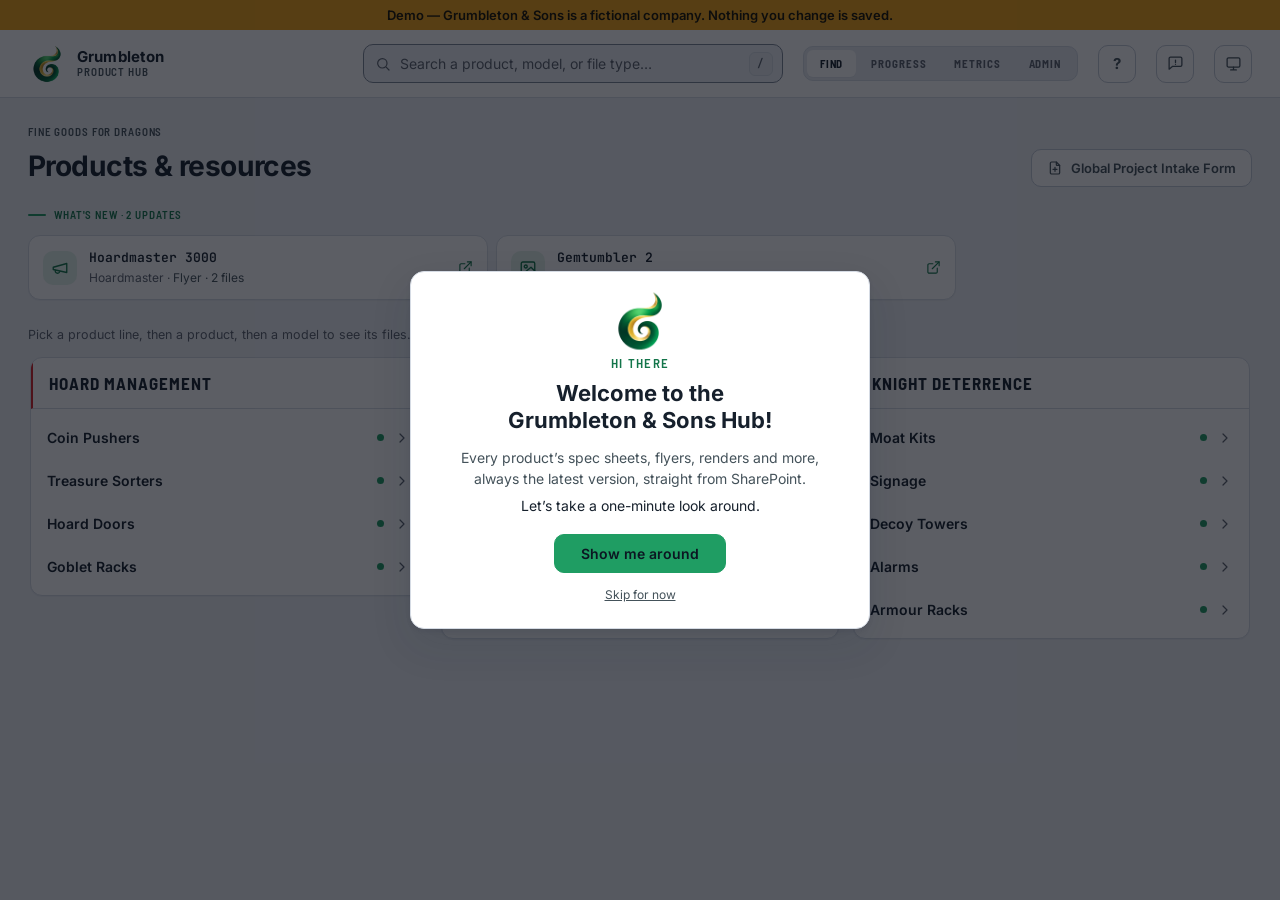
==== commit 829c4d0f: "Product Hub demo: Grumbleton & Sons, fine goods for dragons" ====
--- a/index.html
+++ b/index.html
@@ -76,6 +76,7 @@
       <button class="vtab vtab-pm-hidden" type="button" id="tab-metrics" data-view="metrics" role="tab" aria-selected="false" aria-controls="content" tabindex="-1">Metrics</button>
       <button class="vtab vtab-pm-hidden" type="button" id="tab-admin" data-view="admin" role="tab" aria-selected="false" aria-controls="content" tabindex="-1">Admin</button>
     </div></nav>
+    <button class="bug-btn tour-btn" id="tourBtn" type="button" title="Take the tour" aria-label="Take the tour">?</button>
     <button class="bug-btn" id="bugFab" type="button" title="Report a bug or problem" aria-label="Report a bug or problem"></button>
     <button class="theme-toggle" id="themeToggle" title="Toggle light / dark" aria-label="Toggle theme"></button>
   </div>
@@ -91,19 +92,31 @@
     <div class="lb-head">
       <span class="lb-title" id="lbTitle"></span>
       <span class="lb-updated" id="lbUpdated"></span>
-      <!-- One primary, two secondary, everything else behind "⋯". Eight equal-weight pills said nothing
-           about what to do first and wrapped to two rows at 390px. DOM order IS the visual order in both
-           configurations (Share is hidden unless the device can share files), so focus order matches. -->
-      <button class="lb-copy lb-share" id="lbShareBtn" type="button" hidden title="Send this file to a customer"></button>
+      <!-- Share ▾ (Internal: copy the Hub link · External: send the file), Open in SharePoint, Download ▾ (on a
+           multi-file preview: All N files · This file · Choose files…), and everything else behind "⋯". Each
+           menu is a disclosure built on the ⋯ pattern (app.js lbDisclosure). DOM order IS the visual order, so
+           focus order matches. #lbCopyBtn keeps its id: its hint, handlers and specs carry over as "Internal". -->
+      <span class="lb-more-wrap lb-share-wrap">
+        <button class="lb-copy lb-share" id="lbShareBtn" type="button" aria-expanded="false" aria-controls="lbShareMenu" title="Share inside Grumbleton (a link) or with a customer (the file)"></button>
+        <div class="lb-more-menu" id="lbShareMenu" hidden>
+          <button class="lb-copy" id="lbCopyBtn" type="button" title="Copy a Hub link (opens only for Grumbleton sign-ins)"></button>
+          <button class="lb-copy lb-share-ext" id="lbShareExtBtn" type="button" title="Send the file to a customer"></button>
+        </div>
+      </span>
       <a class="lb-open" id="lbOpenLink" target="_blank" rel="noopener">Open in SharePoint</a>
-      <button class="lb-copy lb-dl" id="lbDownloadBtn" type="button" title="Download this file" aria-label="Download this file"></button>
+      <span class="lb-more-wrap lb-dl-wrap">
+        <button class="lb-copy lb-dl" id="lbDownloadBtn" type="button" aria-controls="lbDownloadMenu" title="Download this file"></button>
+        <div class="lb-more-menu" id="lbDownloadMenu" hidden>
+          <button class="lb-copy lb-dl lb-dlall" id="lbDownloadAllBtn" type="button" hidden title="Download all files in this set"></button>
+          <button class="lb-copy lb-dl" id="lbDownloadThisBtn" type="button" title="Download the file on screen"></button>
+          <button class="lb-copy lb-dlpick" id="lbDownloadPickBtn" type="button" title="Pick which files to download"></button>
+        </div>
+      </span>
       <span class="lb-more-wrap">
         <button class="lb-copy lb-more" id="lbMoreBtn" type="button" aria-expanded="false" aria-controls="lbMoreMenu" title="More actions" aria-label="More actions"></button>
         <div class="lb-more-menu" id="lbMoreMenu" hidden>
-          <button class="lb-copy lb-dl lb-dlall" id="lbDownloadAllBtn" type="button" hidden aria-label="Download all files in this set"></button>
-          <button class="lb-copy" id="lbCopyBtn" type="button" title="Copy an internal link to this resource"></button>
-          <button class="lb-copy lb-flag" id="lbFlagBtn" type="button" title="Report this file as outdated or wrong" aria-label="Flag this resource as outdated or wrong"></button>
-          <button class="lb-copy lb-manage" id="lbManageBtn" type="button" hidden title="Manage this document across products" aria-label="Manage where this document is used"></button>
+          <button class="lb-copy lb-flag" id="lbFlagBtn" type="button" title="Report this file as outdated or wrong"></button>
+          <button class="lb-copy lb-manage" id="lbManageBtn" type="button" hidden title="Manage this document across products"></button>
         </div>
       </span>
       <button class="lb-close" type="button" aria-label="Close preview">✕</button>
@@ -123,7 +136,7 @@
     <div class="bugm-body">
       <p class="bugm-lead">Found something broken, confusing, or missing? Tell us what happened — it goes straight to the product team.</p>
       <label class="bugm-label" for="bugText">What went wrong?</label>
-      <textarea id="bugText" class="bugm-text" rows="5" aria-required="true" aria-describedby="bugErr" placeholder="e.g. The renders for HMX 400 I won’t open, or a link goes to the wrong file…"></textarea>
+      <textarea id="bugText" class="bugm-text" rows="5" aria-required="true" aria-describedby="bugErr" placeholder="e.g. The renders for Hoardmaster 3000 X won’t open, or a link goes to the wrong file…"></textarea>
       <div class="bugm-err" id="bugErr" role="alert"></div>
       <div class="bugm-ctx" id="bugCtx"></div>
       <div class="bugm-actions">
--- a/app.css
+++ b/app.css
@@ -10,7 +10,7 @@
   @font-face { font-family: "Inter Fallback"; src: local("Arial"); size-adjust: 107.4%; ascent-override: 90.2%; descent-override: 22.48%; line-gap-override: 0%; }
   /* The UPPERCASE LABEL face. Was Bahnschrift/DIN Alternate/Avenir Next Condensed — a stack of three
      SYSTEM fonts that exist on exactly one platform each (Windows / Apple / Apple), so ~37 label styles
-     rendered condensed on her machine and fell back to wide Inter on Android and on any colleague's
+     rendered condensed on the author's machine and fell back to wide Inter on Android and on any colleague's
      machine without them. Barlow Semi Condensed is self-hosted like Inter, so iPhone, Android and
      Windows all render the same thing. SIL OFL 1.1 — see fonts/OFL-Barlow.txt. Semi-condensed rather
      than fully condensed deliberately: these labels run down to 9.5px and all-caps condensed gets hard
@@ -54,7 +54,7 @@
     --r-xs: 4px; --r-chip: 6px; --r-sm: 8px; --r-ctl: 10px; --r-card: 12px; --r-lg: 14px; --r-pill: 999px;
     /* Type scale (font sizes) — one source of truth; values unchanged from the hand-tuned originals. */
     /* Anything that states STATUS is floored at --fs-11 (see .lh-badge, .cov-colhead, .cov-chip-tag,
-       .wire-tag, .adm-badge): all-caps condensed under 11px is hard to read with low vision. The small
+       .wire-tag, .adm-badge, .soon-tag, .now-new, .met-handled): all-caps condensed under 11px is hard to read with low vision. The small
        sizes below remain for decorative eyebrows only. */
     --fs-8-5: 8.5px; --fs-9: 9px; --fs-9-5: 9.5px; --fs-10: 10px; --fs-10-5: 10.5px; --fs-11: 11px;
     --fs-11-5: 11.5px; --fs-12: 12px; --fs-12-5: 12.5px; --fs-13: 13px; --fs-13-5: 13.5px; --fs-14: 14px;
@@ -113,6 +113,10 @@
      the `font` shorthand would also reset every deliberately chosen font-size. */
   button, input, select, textarea { font-family: inherit; }
   body { margin: 0; background: var(--bg); color: var(--ink); font-family: var(--font-ui); line-height: 1.5; -webkit-font-smoothing: antialiased; }
+  /* The top bar is sticky and opaque: focus moving UP (Shift+Tab, arrow keys, the PM Fix jump) scrolled the
+     row to the viewport's top edge, under the bar (2.4.11). --topbar-h is the measured bar height, written by
+     syncTopbarHeight() in app.js on load and resize; the fallback covers the first paint. (F008) */
+  html { scroll-padding-top: calc(var(--topbar-h, 72px) + 8px); }
 
   /* Header */
   /* Solid, not frosted: a backdrop-filter on a sticky header re-rasterises the blur every scroll frame over
@@ -136,7 +140,7 @@
   .search { margin-left: auto; position: relative; flex: 1 1 300px; max-width: 420px; min-width: 200px; }
   .search svg { position: absolute; left: 12px; top: 50%; transform: translateY(-50%); width: 16px; height: 16px; color: var(--ink-faint); pointer-events: none; }
   .search input { width: 100%; padding: var(--sp-10) var(--sp-36) var(--sp-10) var(--sp-36); border: 1px solid var(--ctl-line); border-radius: var(--r-ctl); background: var(--bg); color: var(--ink); font-family: var(--font-ui); font-size: var(--fs-14); outline: none; transition: border-color .15s, box-shadow .15s; }
-  .search input:focus { border-color: var(--focus-ring); box-shadow: 0 0 0 3px var(--focus-tint); }
+  .search input:focus { border-color: var(--focus-ring); box-shadow: 0 0 0 2px var(--focus-ring); } /* the house ring: the old 3px tinted halo measured 1.01:1 on the page (F047) */
   /* Discoverability hint for the "/" focus-search shortcut. Hidden while typing (focus), and on touch/narrow. */
   /* A real button: it is also the switch that turns the shortcut off (T2-02). Hidden only while the INPUT
      has focus (not focus-within — the button itself is inside the label). */
@@ -157,7 +161,7 @@
   .level-head { margin-bottom: var(--sp-16); }
   .eyebrow { font-family: var(--font-label); font-size: var(--fs-11); letter-spacing: var(--ls-label); text-transform: uppercase; color: var(--ink-soft); font-weight: 600; }
   h1 { font-size: clamp(var(--fs-22), 2.2vw, var(--fs-30)); letter-spacing: -.02em; margin: var(--sp-4) 0 var(--sp-4); text-wrap: balance; font-weight: 700; }
-  .lead { color: var(--ink-soft); font-size: var(--fs-15); max-width: 1000px; margin: 0; }
+  .lead { color: var(--ink-soft); font-size: var(--fs-15); max-width: 72ch; margin: 0; } /* ~72 characters a line, like the PM guide (F140) */
 
   /* Roadmap hero */
 
@@ -176,13 +180,14 @@
   .now-model { font-family: var(--font-mono); font-size: var(--fs-13); font-weight: 600; }
   /* "New" = added since the viewer's last visit. A small inline label on the What's New card — never its
      own row, so a first/rare visitor can't get a wall of items (a brand-new visitor sees none at all). */
-  .now-new { display: inline-block; margin-left: var(--sp-6); font-family: var(--font-label); font-size: var(--fs-9-5); letter-spacing: var(--ls-label-sm); text-transform: uppercase; font-weight: 700; color: var(--ok-ink); background: var(--ok-tint); border-radius: var(--r-chip); padding: 1px var(--sp-6); vertical-align: middle; }
+  .now-new { display: inline-block; margin-left: var(--sp-6); font-family: var(--font-label); font-size: var(--fs-11); letter-spacing: var(--ls-label); text-transform: uppercase; font-weight: 700; color: var(--ok-ink); background: var(--ok-tint); border-radius: var(--r-chip); padding: 1px var(--sp-6); vertical-align: middle; }
   .favs-head svg { width: 15px; height: 15px; vertical-align: -3.5px; margin-right: var(--sp-5); }
   .favs-head .fav-star { font-size: 16px; line-height: 1; vertical-align: -1px; margin-right: var(--sp-5); }
   /* Metrics view */
   .met-section { margin-top: var(--sp-16); }
   .met-h { font-family: var(--font-ui); font-size: var(--fs-14); font-weight: 700; color: var(--ink); margin-bottom: var(--sp-6); }
   .met-h small { font-weight: 400; font-size: var(--fs-12); color: var(--ink-faint); margin-left: var(--sp-6); }
+  .met-subh { font-size: var(--fs-13); margin: var(--sp-16) 0 var(--sp-6); }
   .met-lead { font-size: var(--fs-13); color: var(--ink-soft); margin: 0 0 var(--sp-12); max-width: 640px; }
   .met-tiles { display: flex; flex-wrap: wrap; gap: var(--sp-12); }
   /* Stats, not cards: bordered boxes made three numbers compete with the chart and lists beneath them. */
@@ -208,7 +213,7 @@
   /* A miss already dealt with (dismissed in To-do, or now answered by an alias). Kept in the list because
      Metrics is the history, but visibly settled and with no second "+ Alias" to re-do the same work.
      The muted row is backed by the word "handled", never colour alone. */
-  .met-handled { flex: none; font-family: var(--font-label); font-size: var(--fs-10); letter-spacing: var(--ls-label-sm); text-transform: uppercase; font-weight: 700; color: var(--ink-faint); border: 1px solid var(--line); border-radius: var(--r-pill); padding: var(--sp-2) var(--sp-9); }
+  .met-handled { flex: none; font-family: var(--font-label); font-size: var(--fs-11); letter-spacing: var(--ls-label); text-transform: uppercase; font-weight: 700; color: var(--ink-faint); border: 1px solid var(--line); border-radius: var(--r-pill); padding: var(--sp-2) var(--sp-9); }
   .met-miss-row.handled .met-q { color: var(--ink-faint); }
   /* An inline "go to that tab" link inside body copy — a button for real behaviour, styled as a link. */
   .met-xlink { margin-top: var(--sp-10); }
@@ -316,6 +321,24 @@
      The three columns reading as one row matters more than keeping the middle one on screen. */
   .col { flex: 1 1 280px; min-width: 0; max-width: 480px; background: var(--surface); border: 1px solid var(--line); border-radius: var(--r-card); box-shadow: var(--shadow-rest); display: flex; flex-direction: column; animation: colIn .22s cubic-bezier(.2,.7,.3,1); }
   .col-res { flex: 1 1 400px; max-width: 800px; }
+  .col-stack { display: flex; flex-direction: column; gap: var(--sp-12); flex: 1 1 400px; max-width: 800px; min-width: 0; }
+  .col-stack > .col { flex: none; max-width: none; animation: colIn .22s cubic-bezier(.2,.7,.3,1); }
+  /* The desktop reveal scrolls the stack into view; a stack taller than the viewport lines its top up with
+     the viewport's top, i.e. under the sticky bar — hiding the product card's heading, the one line that
+     explains the two-card split. --topbar-h is written by syncTopbarHeight() in app.js. (F094/F102) */
+  .col-stack { scroll-margin-top: calc(var(--topbar-h, 72px) + 12px); }
+  .col-head .col-sub { display: block; font-family: var(--font-ui); font-size: var(--fs-12); font-weight: 400; letter-spacing: 0; text-transform: none; color: var(--ink-soft); margin-top: var(--sp-2); }
+  /* The product card reads as a different thing from the model card under it (F103): its own surface and a left rule. */
+  /* The left rule is the 3:1 boundary colour: in the light theme --line-strong measured 1.38:1 on the card's fill and the
+     product card read as a grey copy of the model card (F039). */
+  .col-stack > .col-product { background: var(--surface-2); box-shadow: inset 3px 0 0 var(--ctl-line), var(--shadow-rest); }
+  /* Tag above name: one stacked wrapper, so the model header's flex row (name | actions) never puts the tag beside the name. */
+  .col-head .col-titles { display: flex; flex-direction: column; align-items: flex-start; min-width: 0; flex: 1 1 auto; }
+  /* Informational, not a warning (F048): the amber was the WIP/stale colour, and 9px caps were hard to read. */
+  .col-head .col-tag { display: inline-flex; align-items: center; font-family: var(--font-ui); font-size: var(--fs-12); letter-spacing: 0; text-transform: none; color: var(--ink-soft); background: var(--surface-2); border: 1px solid var(--line); border-radius: 999px; padding: 1px 10px; margin-bottom: var(--sp-6); }
+  .coverage-num .cov-split { color: var(--ink-soft); font-weight: 400; }
+  .coverage-num .cov-up { padding: 0 var(--sp-2); font-weight: 700; }
+  .res-empty-note { padding: var(--sp-12); color: var(--ink-soft); font-size: var(--fs-12); border: 1px dashed var(--line); border-radius: var(--r-card); }
   @keyframes colIn { from { opacity: 0; transform: translateX(-8px); } to { opacity: 1; transform: none; } }
   .col-head { font-family: var(--font-label); font-size: var(--fs-10); letter-spacing: var(--ls-label-sm); text-transform: uppercase; color: var(--ink-faint); padding: var(--sp-13) var(--sp-14) var(--sp-9); border-bottom: 1px solid var(--line); flex: none; overflow-wrap: anywhere; }
   .col-head b { color: var(--ink-soft); font-family: var(--font-mono); font-weight: 600; letter-spacing: 0; text-transform: none; font-size: var(--fs-12); }
@@ -360,8 +383,8 @@
   .ft-clear:hover { text-decoration: underline; }
   .ftbar button:focus-visible, .ft-sort-sel:focus-visible { outline: 2px solid var(--focus-ring); outline-offset: 1px; }
   /* The status segments fill an overflow:hidden container edge to edge, so an OUTSET ring was clipped away (same treatment as .af-seg-btn); on the teal segment the ring takes the on-teal ink, or in dark mode (focus-ring = teal) it vanished into the fill. */
-  .ft-seg-btn:focus-visible { outline-offset: -2px; }
-  .ft-seg-btn.on:focus-visible { outline-color: var(--on-ok); }
+  .ftbar .ft-seg-btn:focus-visible { outline-offset: -2px; }
+  .ftbar .ft-seg-btn.on:focus-visible { outline-color: var(--on-ok); }
   .sr-empty-filter { font-size: var(--fs-13); color: var(--ink-faint); padding: var(--sp-8) 0; }
   .col-body { padding: var(--sp-6); display: flex; flex-direction: column; gap: var(--sp-2); }
   /* 17px red-on-navy measured 3.3:1 and made the category label the loudest thing on the page.
@@ -379,7 +402,7 @@
   .ci-name.mono { font-family: var(--font-mono); font-size: var(--fs-13); letter-spacing: 0; }
   .col-item.soon .ci-name { color: var(--ink-faint); font-weight: 600; }
   .col-item.sel .ci-name { font-weight: 700; }
-  /* Inline model-name suffix decode (e.g. "HMX 400 IR (Integrated · Reduced-height housing paddle)").
+  /* Inline model-name suffix decode (e.g. "Hoardmaster 3000 XG (Extra Loot · Gem-Safe)").
      Non-mono, faint, sized in em so it scales with both the models-list item and the larger panel header. */
   .ci-decode { font-family: var(--font-ui); font-weight: 400; font-size: .82em; letter-spacing: 0; text-transform: none; color: var(--ink-faint); }
   /* Keep the model name whole — never break a single word mid-way ("FlexR / oller"). Multi-word names still
@@ -396,7 +419,7 @@
   @keyframes itemFlash { 0%,100% { background: transparent; } 30% { background: var(--ok-tint); } }
   .mdot { width: 5px; height: 5px; border-radius: 50%; background: var(--line-strong); }
   .okdot { width: 7px; height: 7px; border-radius: 50%; background: var(--ok); }
-  .soon-tag { font-family: var(--font-label); font-size: var(--fs-9-5); letter-spacing: var(--ls-label-sm); text-transform: uppercase; font-weight: 600; color: var(--pending); }
+  .soon-tag { font-family: var(--font-label); font-size: var(--fs-11); letter-spacing: var(--ls-label); text-transform: uppercase; font-weight: 600; color: var(--pending); }
 
   /* View tabs (Find / Coverage) */
   .viewtabs { display: inline-flex; background: var(--surface-2); border: 1px solid var(--line); border-radius: var(--r-ctl); padding: var(--sp-3); gap: var(--sp-2); }
@@ -517,8 +540,9 @@
   .af-seg-btn:hover { color: var(--ink); }
   .af-seg-btn.on { background: var(--ok); color: var(--on-ok); }
   .af-seg-btn:focus-visible { outline: 2px solid var(--focus-ring); outline-offset: -2px; }
+  .af-seg-btn.on:focus-visible { outline-color: var(--on-ok); } /* focus always sits on the teal tab; in dark mode focus-ring IS teal (F046) */
   .af-body > [data-mode] .wire-lead { margin-top: var(--sp-10); }
-  .wire-lead { margin: var(--sp-6) 0 var(--sp-12); font-size: var(--fs-13); color: var(--ink-soft); }
+  .wire-lead { margin: var(--sp-6) 0 var(--sp-12); font-size: var(--fs-13); color: var(--ink-soft); max-width: 72ch; } /* F140: capped like .pmg-p */
   .wire-steps { margin: 0 0 var(--sp-12); font-size: var(--fs-13); color: var(--ink); font-weight: 600; }
   /* Theme every native <select> dropdown popup to match the app (dark/light) instead of OS white. */
   select option { background-color: var(--surface); color: var(--ink); }
@@ -554,7 +578,7 @@
     background-image: var(--select-arrow);
     background-repeat: no-repeat; background-position: right 12px center; background-size: 12px; }
   .wire-input { flex: 1 1 260px; min-width: 200px; }
-  .wire-sel:focus, .wire-input:focus { border-color: var(--focus-ring); box-shadow: 0 0 0 3px var(--focus-tint); }
+  .wire-sel:focus, .wire-input:focus { border-color: var(--focus-ring); box-shadow: 0 0 0 2px var(--focus-ring); }
   .wire-btn { font-family: var(--font-ui); font-size: var(--fs-13); font-weight: 600; border-radius: var(--r-ctl); padding: var(--sp-9) var(--sp-16); cursor: pointer; border: 1px solid var(--line-strong); background: var(--surface); color: var(--ink-soft); transition: color .15s, border-color .15s; }
   .wire-btn:hover { color: var(--ink); border-color: var(--ink-faint); }
   /* Dark ink on the brand teal — the house treatment for primary buttons (matches .met-alias-save).
@@ -586,6 +610,7 @@
   /* (.uns-file deliberately shows focus via its underline, not this ring — see .uns-file:focus-visible below.) */
   .wire-result { margin-top: var(--sp-14); }
   .wire-result:empty { margin-top: 0; }
+  .pfold-sub { margin: var(--sp-6) var(--sp-6) 0 0; padding: var(--sp-4) var(--sp-10); }
   .wire-msg { font-size: var(--fs-13); color: var(--ink-soft); padding: var(--sp-6) 0; }
   .wire-msg.err { color: var(--accent-ink); }
   .wire-summary { font-size: var(--fs-12-5); color: var(--ink-faint); margin-bottom: var(--sp-6); }
@@ -671,7 +696,7 @@
   .cov-ed-add:hover { color: var(--ink); border-color: var(--ink-faint); }
   .cov-add-res { min-width: 130px; }
   .cov-add-url { flex: 1 1 240px; min-width: 0; border: 1px solid var(--ctl-line); border-radius: var(--r-ctl); background: var(--bg); color: var(--ink); font-family: var(--font-ui); font-size: var(--fs-13); padding: var(--sp-7) var(--sp-11); outline: none; }
-  .cov-add-url:focus { border-color: var(--focus-ring); box-shadow: 0 0 0 3px var(--focus-tint); }
+  .cov-add-url:focus { border-color: var(--focus-ring); box-shadow: 0 0 0 2px var(--focus-ring); }
   .cov-add-ok, .cov-add-cancel { font-size: var(--fs-12); padding: var(--sp-6) var(--sp-12); }
   /* Link-check controls + badges, reused by the To-Do "Link Issues" tile and the coverage toolbar.
      (The standalone Link-health panel's styles — .lh-count/.lh-summary/.lh-pill/.lh-list/.lh-row/.lh-where/
@@ -767,6 +792,11 @@
   .uns-meta { flex: none; font-size: var(--fs-12); color: var(--ink-soft); white-space: nowrap; }
   .uns-sort { display: flex; align-items: center; gap: var(--sp-6); flex-wrap: wrap; flex: none; }
   .uns-sort .wire-sel { min-width: 104px; max-width: 180px; padding-top: var(--sp-6); padding-bottom: var(--sp-6); }
+  /* A phone: product + model + Save did not fit 390px and pushed the whole tile sideways (F074) */
+  @media (max-width: 480px) {
+    .uns-sort { flex: 1 1 100%; min-width: 0; }
+    .uns-sort .wire-sel { min-width: 0; flex: 1 1 120px; max-width: none; }
+  }
   .uns-del { flex: none; }
   /* Orphan rows (loose files found in a shared folder) folded into the Sort-the-Pile list. */
   .uns-file-plain { cursor: default; font-weight: 700; }
@@ -980,7 +1010,8 @@
   @keyframes pdotPulse { 0%,100% { opacity: .5; } 50% { opacity: 1; } }
 
   /* Search results */
-  .sr-head { font-size: var(--fs-13); color: var(--ink-soft); margin-bottom: var(--sp-14); }
+  /* The results header is an h1 (F138): undo the h1 look so it reads exactly as before. */
+  .sr-head { font-size: var(--fs-13); color: var(--ink-soft); margin: 0 0 var(--sp-14); font-weight: 400; letter-spacing: normal; text-wrap: wrap; }
   /* Results flow into as many columns as the window allows (single column on narrow screens), so a long
      result set uses the whole width instead of a tall strip pinned to the left. */
   /* min(320px, 100%) — a fixed 320px track is WIDER than a 320px viewport's content box, so the whole
@@ -1006,7 +1037,10 @@
   /* Toast */
   /* Above the lightbox (200) and bug modal (210): copy-link / download confirmations fire WHILE the
      preview is open, and a11yModal deliberately exempts #toastWrap from inert so it stays usable. */
-  .toast-wrap { position: fixed; left: 50%; bottom: 26px; transform: translateX(-50%); z-index: 250; display: flex; flex-direction: column; gap: var(--sp-8); align-items: center; pointer-events: none; }
+  /* Centered with left:0/right:0 + auto margins, NOT left:50% + translateX: a shrink-to-fit fixed box offset by
+     50% can only use the remaining half of the viewport, so on a 390px phone every toast wrapped at ~195px
+     into a tall block over the content. max-content + a viewport cap lets one-liners stay one line. (F105) */
+  .toast-wrap { position: fixed; left: 0; right: 0; margin-inline: auto; width: max-content; max-width: calc(100vw - 32px); bottom: calc(26px + env(safe-area-inset-bottom, 0px)); z-index: 250; display: flex; flex-direction: column; gap: var(--sp-8); align-items: center; pointer-events: none; }
   /* The polite/assertive regions inside #toastWrap. Kept in the layout even when empty (a region that
      is display:none at insertion time is unreliably announced) — an empty one is simply zero-height. */
   .toast-region { display: flex; flex-direction: column; gap: var(--sp-8); align-items: center; }
@@ -1018,10 +1052,11 @@
      toast turns it back on, or its links and click-to-dismiss are dead (F055). Not .copy-hint: it stays
      click-through (below). */
   .toast { pointer-events: auto; cursor: pointer; }
-  /* Top-anchored toast stack (used for the Copy-link internal-only hint, right by the preview header). */
-  .toast-wrap.toast-top { bottom: auto; top: 6px; z-index: 260; }
+  /* The Copy-link hint's own stack. It used to hang from the top of the screen, over the preview's Open in SharePoint and
+     Download buttons; it rises from the bottom like every other confirmation now (F069). */
+  .toast-wrap.toast-top { z-index: 260; }
   /* Copy-link hint — toast-styled, but toggled via .show (not appended) so it can persist while hovered/focused. */
-  .copy-hint { animation: none; opacity: 0; transform: translateY(-8px); transition: opacity .2s, transform .2s; pointer-events: none; max-width: min(90vw, 460px); text-align: left; line-height: 1.35; }
+  .copy-hint { animation: none; opacity: 0; transform: translateY(8px); transition: opacity .2s, transform .2s; pointer-events: none; max-width: min(90vw, 460px); text-align: left; line-height: 1.35; }
   .copy-hint.show { opacity: 1; transform: translateY(0); }
   .toast .tmono, .copy-hint .tmono { font-family: var(--font-mono); font-weight: 600; }
   .toast svg, .copy-hint svg { width: 16px; height: 16px; flex: none; }
@@ -1042,6 +1077,7 @@
   /* Entrance-animation scoping: suppress the entrance animation on elements that were already
      on screen last render, so a nav click animates only the newly-revealed column/rows. */
   .no-anim { animation: none !important; }
+  .view.no-anim .sr { animation: none; } /* a search re-render keeps its cards still (F068) */
 
 
   @media (prefers-reduced-motion: reduce) { * { animation: none !important; transition: none !important; } }
@@ -1063,7 +1099,7 @@
        exactly that (F028). Fixed px on purpose: it is Safari's threshold, not a type-scale choice. */
     .search input, #bugModal textarea, #bugModal input, #bugModal select { font-size: 16px; }
     /* The page behind an open preview scrolled on touch (F157); the panel itself keeps its own scrolling. */
-    body.lb-open { overflow: hidden; }
+    body.preview-open { overflow: hidden; }
     .lb { overscroll-behavior: contain; }
   }
   /* Placeholder text: the Chromium default (#757575) sits at ~4.07:1 on the input fill. Use the app's own
@@ -1121,6 +1157,7 @@
      side-scrolling, so each is full width and you scroll down through the path. */
   @media (max-width: 860px) {
     .cols { flex-direction: column; overflow-x: visible; gap: var(--sp-12); }
+    .col-stack { max-width: none; flex: none; width: 100%; }
     .cols > .col, .cols > .col-tree { width: 100%; max-width: none; flex: 0 0 auto; align-self: stretch; }
     /* On a phone the Models/Resources columns are NESTED inline directly under the tapped product/model row
        (see renderColumns) — right where that category lives in the list, not at the top or bottom. Drop the
@@ -1128,6 +1165,10 @@
     .col-tree .col { border: none; box-shadow: none; background: transparent; border-radius: 0; margin: var(--sp-4) 0 var(--sp-8); animation: none; }
     .col-tree .col > .col-head { padding-left: 0; padding-right: 0; }
     .col-tree .col > .col-body { padding-left: 0; padding-right: 0; }
+    /* …except the product card keeps its tint and rule (F103/F106): stacked on a phone it is exactly where the two
+       cards are most easily confused. The padding keeps its text off the tinted edge. */
+    .col-tree .col-stack > .col-product { background: var(--surface-2); box-shadow: inset 3px 0 0 var(--ctl-line); border-radius: var(--r-card); }
+    .col-tree .col-stack > .col-product > .col-head, .col-tree .col-stack > .col-product > .col-body { padding-left: var(--sp-12); padding-right: var(--sp-10); }
     /* The opened Models/Resources are inserted directly under the whole category box (see renderColumns):
        full-width blocks between this category and the next, separate from the category's family list. */
     .col-tree > .col { width: 100%; }
@@ -1136,6 +1177,7 @@
        next to the buttons and broken mid-word ("FlexR oller"). */
     .col-head.col-head-res { flex-wrap: wrap; }
     .col-head-res .lead-name { flex: 1 1 100%; overflow-wrap: normal; word-break: keep-all; }
+    .col-head-res .col-titles { flex: 1 1 100%; }
     /* The actions take the FULL row width so their buttons wrap onto new lines when they don't fit — without
        flex-basis:100% the row is content-sized and the last button (e.g. "Add to favorites") runs off the
        right edge and is cut off. */
@@ -1175,7 +1217,15 @@
     .viewnav { order: 2; }
     .bug-btn { order: 3; margin-left: auto; }
     .theme-toggle { order: 3; }
-    .search { order: 4; flex-basis: 100%; max-width: none; margin-left: 0; }
+    /* The tour's ? button: row 2 is full for a PM (tabs + two icons), so on a phone it sits beside the search box. */
+    .search { order: 4; flex-basis: calc(100% - 48px); max-width: none; margin-left: 0; }
+    .tour-btn { order: 5; margin-left: 0; }
+    /* Searching on a phone (F094): with a query in the box only the search row stays — the brand row, tabs and icon
+       buttons step aside, so the first result sits under the box instead of on the keyboard's fold — and the filter
+       rows become one strip that scrolls sideways. Clearing the query brings everything back. */
+    body.phone-typing .brand, body.phone-typing .userchip, body.phone-typing .viewnav, body.phone-typing .bug-btn, body.phone-typing .theme-toggle { display: none; }
+    body.phone-typing .ftbar { flex-wrap: nowrap; overflow-x: auto; scrollbar-width: none; }
+    body.phone-typing .ftbar > *, body.phone-typing .ft-chips { flex: none; flex-wrap: nowrap; }
     /* Auto-collapse the header chrome on scroll-down (see the scroll handler in app.js) to reclaim space;
        both slide back on scroll-up. Collapse height + fade, and pull the row up to eat the flex gap each
        one leaves. `clip` rather than `hidden` so a focus ring on the last visible row isn't shaved off. */
@@ -1186,6 +1236,14 @@
        behind — keep those two tokens the same. Measured: 159px → 63px, i.e. down to the brand row. */
     body.nav-hidden .search, body.nav-hidden .viewnav,
     body.nav-hidden .bug-btn, body.nav-hidden .theme-toggle { max-height: 0; height: 0; min-height: 0; opacity: 0; margin-top: 0; padding-block: 0; border-width: 0; pointer-events: none; }
+    /* The collapse changes the sticky header's height by ~100px. With scroll anchoring on, Chrome shifts scrollY
+       by the same amount to keep the content still, which the scroll handler reads as a scroll the other way:
+       hide → show → hide, several times a second (F012, audit 2026-10-26). Anchoring off breaks that loop. */
+    html, body { overflow-anchor: none; }
+    /* The model bar's "· N on the product card ↑, M here" clause does not fit a phone on the count's line:
+       nowrap pushed it past the card and the screen edge, clipping "here" mid-word (F011). On a phone it takes its own line. */
+    .coverage-num { white-space: normal; }
+    .coverage-num .cov-split { display: block; }
     main { padding: var(--sp-20) var(--sp-16) var(--sp-80); }
     .now-card { min-width: 0; flex: 1 1 100%; }
     .now-grid { flex-direction: column; }
@@ -1251,26 +1309,40 @@
   .lb-head .lb-close { margin-left: auto; }
   .lb-share svg { width: 14px; height: 14px; }
   .lb-more-wrap { position: relative; flex: none; display: inline-flex; }
-  .lb-more { width: 28px; padding: 0; justify-content: center; }
-  .lb-more svg { width: 16px; height: 16px; }
+  .lb-more { width: 28px; }
   .lb-more[aria-expanded="true"] { color: var(--ink); border-color: var(--ink-faint); }
   .lb-more-menu { position: absolute; z-index: 5; top: calc(100% + var(--sp-6)); right: 0; min-width: 208px; padding: var(--sp-5); display: flex; flex-direction: column; gap: var(--sp-2); background: var(--surface); border: 1px solid var(--line-strong); border-radius: var(--r-ctl); box-shadow: var(--shadow-hover); }
   /* Inside the menu these stop being pills and become rows: full width, sentence case, left aligned.
      Two classes, so this beats the single-class .lb-copy / .lb-open bases regardless of order. */
-  .lb-more-menu .lb-copy, .lb-more-menu .lb-open { width: 100%; height: auto; min-height: 32px; justify-content: flex-start; gap: var(--sp-8); font-family: var(--font-ui); font-size: var(--fs-13); font-weight: 600; letter-spacing: 0; text-transform: none; color: var(--ink-soft); background: none; border: 0; border-radius: var(--r-chip); padding: var(--sp-6) var(--sp-8); }
-  .lb-more-menu .lb-copy:hover, .lb-more-menu .lb-open:hover { color: var(--ink); background: var(--surface-2); }
-  .lb-more-menu .lb-copy svg, .lb-more-menu .lb-open svg { width: 15px; height: 15px; flex: none; color: var(--ink-faint); }
-  .lb-more-menu .lb-copy.copied { color: var(--ok-ink); }
+  .lb-more-menu .lb-copy, .lb-more-menu .lb-open, .lb-more-menu .share-pack { white-space: nowrap; width: 100%; height: auto; min-height: 32px; justify-content: flex-start; gap: var(--sp-8); font-family: var(--font-ui); font-size: var(--fs-13); font-weight: 600; letter-spacing: 0; text-transform: none; color: var(--ink-soft); background: none; border: 0; border-radius: var(--r-chip); padding: var(--sp-6) var(--sp-8); }
+  .lb-more-menu .lb-copy:hover, .lb-more-menu .lb-open:hover, .lb-more-menu .share-pack:hover { color: var(--ink); background: var(--surface-2); }
+  .lb-more-menu .lb-copy svg, .lb-more-menu .lb-open svg, .lb-more-menu .share-pack svg { width: 15px; height: 15px; flex: none; color: var(--ink-faint); }
+  .lb-more-menu .lb-copy.copied, .lb-more-menu .share-pack.copied { color: var(--ok-ink); }
+  .lb-more-menu .share-pack:disabled { opacity: .55; }
+  /* The caret that marks Share ▾ / Download (N) ▾ as menus; the label font has no ▾, so it falls back to the UI face. */
+  .lb-caret { font-family: var(--font-ui); font-size: 9px; line-height: 1; opacity: .8; margin-left: -2px; }
+  .lb-dl[aria-expanded="true"] { color: var(--ink); border-color: var(--ink-faint); }
+  .share-pack.res-share[aria-expanded="true"] { color: var(--ok-ink); border-color: var(--ok-ink); }
+  /* The model card's Share sits near the card's right edge, so its menu opens leftward like every other one (a
+     left-anchored menu ran past the card and was cut off, 2026-10-20). Where leftward would be cut instead (a
+     trigger at the left of its box), lbFitMenu adds .menu-left on open. */
+  .lb-more-menu.menu-left { right: auto; left: 0; }
   /* PRIMARY on desktop: getting to the file in SharePoint is what a header action is FOR when the
      device cannot hand the file straight to a customer. On a device that can (see .lb-share and the
      canShare branch in app.js), Share takes primary and this link moves into the ⋯ menu instead. */
-  .lb-open { display: inline-flex; align-items: center; gap: var(--sp-6); height: 28px; font-family: var(--font-label); font-size: var(--fs-10); letter-spacing: var(--ls-label-sm); text-transform: uppercase; font-weight: 700; color: var(--on-ok); background: var(--ok); text-decoration: none; border: 1px solid var(--ok); border-radius: var(--r-ctl); padding: 0 var(--sp-11); white-space: nowrap; transition: background .15s; }
-  .lb-open:hover { background: color-mix(in srgb, var(--ok) 78%, #ffffff); }
+  .lb-open { display: inline-flex; align-items: center; gap: var(--sp-6); height: 28px; font-family: var(--font-label); font-size: var(--fs-10); letter-spacing: var(--ls-label-sm); text-transform: uppercase; font-weight: 700; color: var(--ink-soft); background: var(--surface); text-decoration: none; border: 1px solid var(--line-strong); border-radius: var(--r-ctl); padding: 0 var(--sp-11); white-space: nowrap; transition: color .15s, border-color .15s; }
+  /* An outline button like Download: Share is the one filled control in the row (F091). */
+  .lb-open:hover { color: var(--ok-ink); border-color: var(--ok); }
   .lb-open svg { width: 13px; height: 13px; }
   .lb-copy { display: inline-flex; align-items: center; height: 28px; gap: var(--sp-6); font-family: var(--font-label); font-size: var(--fs-10); letter-spacing: var(--ls-label-sm); text-transform: uppercase; font-weight: 700; color: var(--ink-soft); background: var(--surface); cursor: pointer; border: 1px solid var(--line-strong); border-radius: var(--r-ctl); padding: 0 var(--sp-10); white-space: nowrap; transition: color .15s, border-color .15s; }
   .lb-copy svg { width: 13px; height: 13px; }
   .lb-copy:hover { color: var(--ink); border-color: var(--ink-faint); }
   .lb-copy:focus-visible { outline: 2px solid var(--focus-ring); outline-offset: 2px; }
+  /* The ⋯ kebab is a .lb-copy too. Its padding/icon overrides used to be single-class rules ABOVE .lb-copy
+     (same specificity, earlier = lost): the button kept 10px side padding, leaving 6px for a 13px icon that
+     shrank to a smudge. Two classes, placed after the base, so the cascade cannot flip again. (F092) */
+  .lb-copy.lb-more { padding: 0; justify-content: center; }
+  .lb-copy.lb-more svg { width: 16px; height: 16px; flex: none; }
   .lb-copy.copied { color: var(--ok-ink); border-color: var(--ok); }
   .lb-copy:disabled { opacity: .6; cursor: default; }
   /* "Share to customer" is the PRIMARY action on the devices that have it (phones, where the Web Share
@@ -1283,7 +1355,7 @@
   .lb-close { flex: none; width: 28px; height: 28px; border-radius: var(--r-ctl); border: 1px solid var(--line-strong); background: var(--surface); color: var(--ink-soft); cursor: pointer; font-size: var(--fs-14); line-height: 1; }
   @media (pointer: coarse) { .lb-close, .lb-more { width: 32px; height: 32px; } }
   .lb-close:hover { color: var(--ink); border-color: var(--ink-faint); }
-  .lb-body { flex: 1; min-height: 240px; display: grid; place-items: center; overflow: hidden; background: var(--surface-2); padding: var(--sp-14); }
+  .lb-body { flex: 1; min-height: 240px; display: grid; grid-template-columns: minmax(0, 1fr); place-items: center; overflow: hidden; background: var(--surface-2); padding: var(--sp-14); } /* minmax(0,1fr): an implicit auto column took the gallery's min-content width (its thumbnail strip) and grew to 604px inside a 364px phone body (F104) */
   /* A document preview needs a DEFINITE height or it collapses: lb-body is flex:1 (basis 0%) inside a
      panel whose height is only max-height:96vh (no definite height), so there's no free space to grow
      into and the body falls back to its 240px min-height — leaving a portrait doc tiny with big margins.
@@ -1348,6 +1420,8 @@
   @media (max-width: 760px) {
     .lb-body.doc { height: calc(100vh - 168px); }
     .gal { height: calc(100vh - 176px); }
+    /* The header wraps to two rows here, so the base 126px reserve let a portrait photo run past the panel (F042) */
+    .lb-img { max-height: calc(100vh - 176px); }
   }
   /* Short viewports: drop the lb-body 240px floor so a short panel doesn't clip the bottom. */
   @media (max-height: 560px) { .lb-body { min-height: 0; } }
@@ -1385,6 +1459,10 @@
     .lb-updated { order: 99; }
     .lb-close { position: absolute; top: var(--sp-10); right: var(--sp-10); margin: 0; }
     .lb-body.doc { flex: 1; height: auto; min-height: 0; }
+    /* A single photo: the body fills the panel and the image fits that row, not 100vh minus a guess — the
+       wrapped header is taller, and iOS's 100vh counts the toolbar, so a portrait was cut at both ends (F042). */
+    .lb-panel:has(.lb-body > .lb-img) .lb-body { flex: 1; min-height: 0; grid-template-rows: minmax(0, 1fr); }
+    .lb-img { max-height: 100%; }
     /* The render gallery fills the (now definite-height) body instead of a fixed viewport-minus-chrome calc
        that no longer matched the taller wrapped header — which had collapsed it, shrinking the image and
        leaving big blank gaps. height:100% of the flex-filled body lets gal-main take all the room the
@@ -1405,6 +1483,12 @@
     .lb-frame { top: 0; height: 100%; }
     .gal-doc.embed iframe { margin-top: 0; height: 100%; }
     .lb-img { max-height: 100%; }
+    /* .gal { height:100% } needs a DEFINITE grid row to resolve against: the body's implicit auto row was sized
+       by the image's natural height, so a landscape render overflowed the panel by ~130px (F107). */
+    .lb-panel:has(.gal) .lb-body { grid-template-rows: minmax(0, 1fr); }
+    /* …and the stage itself needs one too, or the image's max-height:100% never resolves and the render's
+       bottom third is hidden by this overflow (F092). */
+    .gal-main { overflow: hidden; grid-template-rows: minmax(0, 1fr); }
   }
   .gal-thumb { width: 100%; display: flex; align-items: center; gap: var(--sp-8); text-align: left; border-radius: var(--r-chip); border: 1px solid var(--line); background: var(--surface); cursor: pointer; padding: var(--sp-6); }
   .gal-thumb-fig { flex: none; width: 96px; height: 72px; border-radius: var(--r-chip); overflow: hidden; background: var(--surface-2); display: grid; place-items: center; }
@@ -1417,7 +1501,7 @@
   /* --- Manage Document panel (cross-product document management) --- */
   .docp { position: fixed; inset: 0; z-index: 215; display: grid; place-items: center; padding: var(--sp-20); }
   .docp-backdrop { position: absolute; inset: 0; background: rgba(8,12,20,.55); -webkit-backdrop-filter: blur(2px); backdrop-filter: blur(2px); }
-  .docp-panel { position: relative; z-index: 1; width: min(680px, 95vw); max-height: 92vh; background: var(--surface); border: 1px solid var(--line); border-radius: var(--r-lg); box-shadow: var(--shadow-hover); display: flex; flex-direction: column; overflow: hidden; animation: view-in .2s ease; }
+  .docp-panel { position: relative; z-index: 1; width: min(680px, 95vw); max-height: calc(100vh - 40px); max-height: calc(100dvh - 40px); background: var(--surface); border: 1px solid var(--line); border-radius: var(--r-lg); box-shadow: var(--shadow-hover); display: flex; flex-direction: column; overflow: hidden; animation: view-in .2s ease; }
   .docp-head { display: flex; align-items: center; gap: var(--sp-12); padding: var(--sp-14) var(--sp-16); border-bottom: 1px solid var(--line); }
   .docp-thumb { flex: none; width: 40px; height: 40px; object-fit: cover; border-radius: var(--r-chip); border: 1px solid var(--line); background: var(--surface-2); }
   .docp-hmeta { flex: 1; min-width: 0; display: flex; flex-direction: column; gap: var(--sp-6); }
@@ -1425,6 +1509,8 @@
   .docp-badge { align-self: flex-start; font-family: var(--font-label); font-size: var(--fs-11); line-height: 1; text-transform: uppercase; letter-spacing: var(--ls-label); color: var(--ok-ink); border: 1px solid var(--ok); border-radius: var(--r-pill); padding: 4px var(--sp-8) 2px; }
   .docp-body { flex: 1; min-height: 0; overflow-y: auto; padding: var(--sp-16); display: flex; flex-direction: column; gap: var(--sp-16); }
   .docp-sec { display: flex; flex-direction: column; gap: var(--sp-8); }
+  .gal-pending { display: block; width: 100%; height: 100%; min-height: 48px; border-radius: var(--r-ctl); background: var(--line); opacity: .5; }
+  .docp-warn { display: block; font-size: var(--fs-12); color: var(--accent-ink); margin: var(--sp-4) 0 var(--sp-6); }
   .docp-h { font-family: var(--font-label); font-size: var(--fs-12); text-transform: uppercase; letter-spacing: var(--ls-label-lg); color: var(--ink-soft); }
   .docp-grp { margin-bottom: var(--sp-8); }
   .docp-grp-h { font-size: var(--fs-12); color: var(--ink-faint); margin-bottom: var(--sp-4); }
@@ -1450,7 +1536,10 @@
   .docp-mck em { font-style: normal; color: var(--ok-ink); font-size: var(--fs-11); }
   .docp-foot { display: flex; align-items: center; gap: var(--sp-10); padding: var(--sp-12) var(--sp-16); border-top: 1px solid var(--line); }
   .docp-summary { flex: 1; min-width: 0; font-size: var(--fs-13); color: var(--ink-soft); }
-  @media (max-width: 620px) { .docp-panel { max-height: 96vh; } .docp-body { padding: var(--sp-12); } }
+  /* No 96vh override on phones: vh is the LARGE viewport there, so with the toolbar showing the centered panel
+     spilled past both edges and the clipped head/foot could not be scrolled into view — the dvh cap above
+     (same as .bugm-panel) fits the visible area. (F049) */
+  @media (max-width: 620px) { .docp-body { padding: var(--sp-12); } }
   /* --- Report-a-bug floating button + modal --- */
   /* "Report a problem" lives in the topbar next to the theme toggle. As a floating 48px circle it
      sat over the bottom-right of whatever was on screen at any scroll position, and its radiating
@@ -1459,6 +1548,50 @@
   .bug-btn:hover { color: var(--ink); border-color: var(--ink-faint); }
   .bug-btn:focus-visible { outline: 2px solid var(--focus-ring); outline-offset: 2px; }
   .bug-btn svg { width: 17px; height: 17px; }
+  .tour-btn { font-family: var(--font-ui); font-size: var(--fs-15); font-weight: 700; line-height: 1; }
+
+  /* First-run tour (owner design 2026-10-26). The spotlight's own shadow dims the page, so the lit area is the
+     live page; .tour-block only catches clicks (and dims everything on the welcome screen). */
+  .tour-block { position: fixed; inset: 0; z-index: 9000; background: transparent; }
+  .tour-block.dim { background: rgba(8, 12, 20, .66); }
+  .tour-spot { position: fixed; z-index: 9001; border-radius: 10px; box-shadow: 0 0 0 9999px rgba(8, 12, 20, .66); outline: 2px solid var(--ok); outline-offset: 2px; pointer-events: none; }
+  /* It glides only from one step to the next; on scroll it moves with the page, no tween (F041). */
+  .tour-spot.glide { transition: top .25s ease, left .25s ease, width .25s ease, height .25s ease; }
+  .tour-spot[hidden] { display: none; }
+  .tour-pop { position: fixed; z-index: 9002; top: 0; left: 0; width: 340px; max-width: calc(100vw - 32px); box-sizing: border-box; background: var(--surface); color: var(--ink); border: 1px solid var(--line); border-radius: var(--r-lg); padding: 16px 18px 14px; box-shadow: var(--shadow-hover); max-height: calc(100dvh - 24px); overflow: auto; transition: opacity .12s ease; }
+  /* The dialog tokens, like Report a problem (F072); never taller than the screen, so a landscape phone can still reach
+     the buttons (F066). Focus sits on the box itself for a mouse or touch user (F090): no ring for that. */
+  .tour-pop:focus { outline: none; }
+  /* Born hidden, shown once it has content and a place (F001); faded while the page changes under a tap (F009). */
+  .tour-pop[hidden] { display: none; }
+  .tour-pop.tour-moving { opacity: 0; pointer-events: none; }
+  .tour-step { font-family: var(--font-label); font-size: var(--fs-11); font-weight: 600; letter-spacing: .08em; text-transform: uppercase; color: var(--ok-ink); margin-bottom: 6px; }
+  .tour-dots { display: flex; gap: 4px; margin: 0 0 10px; }
+  .tour-dots i { width: 6px; height: 6px; border-radius: 3px; background: var(--line-strong); }
+  .tour-dots i.on { width: 16px; background: var(--ok); }
+  .tour-title { margin: 0 0 6px; font-size: var(--fs-17); font-weight: 700; line-height: 1.3; color: var(--ink); }
+  .tour-text { margin: 0 0 12px; font-size: var(--fs-13-5); line-height: 1.5; color: var(--ink-soft); }
+  .tour-foot { display: flex; align-items: center; gap: var(--sp-8); }
+  .tour-skip, .tour-gap { margin-right: auto; }
+  .tour-skip { background: none; border: 0; padding: 4px 0; color: var(--ink-soft); font-family: var(--font-ui); font-size: var(--fs-12-5); text-decoration: underline; cursor: pointer; }
+  .tour-skip:hover { color: var(--ink); }
+  .tour-skip:focus-visible { outline: 2px solid var(--focus-ring); outline-offset: 2px; border-radius: 2px; }
+  .tour-pop.welcome { width: 460px; padding: 30px 34px 22px; text-align: center; }
+  .tour-pop.welcome .tour-mark { display: flex; justify-content: center; margin: 0 0 14px; }
+  .tour-pop.welcome .tour-mark .brand-mark { display: inline-flex; transform: scale(1.6); }
+  .tour-hi { margin: 0 0 6px; font-family: var(--font-label); font-size: var(--fs-13); font-weight: 600; letter-spacing: .1em; text-transform: uppercase; color: var(--ok-ink); }
+  .tour-pop.welcome .tour-title { margin: 0 0 12px; font-size: var(--fs-22); line-height: 1.25; text-wrap: balance; }
+  .tour-pop.welcome .tour-text { margin: 0 0 6px; font-size: var(--fs-14); text-wrap: pretty; }
+  .tour-pop.welcome .tour-lead { margin-bottom: 18px; color: var(--ink); }
+  .tour-pop.welcome .tour-foot { flex-direction: column; gap: var(--sp-10); }
+  .tour-pop.welcome .tour-skip { margin: 0; font-size: var(--fs-12); }
+  .tour-pop.welcome .tour-next { padding: 10px 26px; font-size: var(--fs-14); }
+  .tour-pop.notice { width: 300px; }
+  /* Tap steps: a pulsing ring on the item to tap (the owner took the hint line off — the ring is the cue). */
+  .tour-tap { position: fixed; z-index: 9001; border: 2px solid var(--ok); border-radius: 8px; pointer-events: none; animation: tourPulse 1.4s ease-out infinite; }
+  .tour-tap[hidden] { display: none; }
+  @keyframes tourPulse { 0% { box-shadow: 0 0 0 0 rgba(6, 166, 196, .75); } 70% { box-shadow: 0 0 0 12px rgba(6, 166, 196, 0); } 100% { box-shadow: 0 0 0 0 rgba(6, 166, 196, 0); } }
+  @media (prefers-reduced-motion: reduce) { .tour-spot.glide { transition: none; } .tour-pop { transition: none; } .tour-tap { animation: none; } }
   body.pre-auth .bug-btn { display: none; }
   /* Header action button (right side of the "Products & resources" title row) */
   .level-head-row { display: flex; align-items: flex-end; justify-content: space-between; gap: var(--sp-20); flex-wrap: wrap; }
@@ -1482,7 +1615,7 @@
   .bugm-lead { margin: 0 0 var(--sp-14); font-size: var(--fs-13-5); color: var(--ink-soft); }
   .bugm-label { display: block; font-family: var(--font-label); font-size: var(--fs-11); letter-spacing: var(--ls-label); text-transform: uppercase; color: var(--ink-faint); font-weight: 700; margin-bottom: var(--sp-6); }
   .bugm-text { width: 100%; border: 1px solid var(--ctl-line); border-radius: var(--r-ctl); background: var(--bg); color: var(--ink); font-family: var(--font-ui); font-size: var(--fs-14); padding: var(--sp-10) var(--sp-12); resize: vertical; outline: none; }
-  .bugm-text:focus { border-color: var(--focus-ring); box-shadow: 0 0 0 3px var(--focus-tint); }
+  .bugm-text:focus { border-color: var(--focus-ring); box-shadow: 0 0 0 2px var(--focus-ring); }
   .bugm-text[aria-invalid="true"] { border-color: var(--accent); box-shadow: 0 0 0 3px var(--accent-tint); }
   .bugm-err { margin-top: var(--sp-6); font-size: var(--fs-12-5); color: var(--accent-ink); font-weight: 600; }
   .bugm-err:empty { display: none; }
@@ -1566,3 +1699,41 @@
   .view-note.note-strong { color: var(--ink-soft); }
   .sk-row-col { flex-direction: column; }
   .wire-open-static { cursor: default; }
+  /* Windows High Contrast / forced colors (decision 12a): the system palette replaces backgrounds, borders and
+     text colour and drops box-shadows, so states drawn only that way vanish. Kept to ONE block, last in the file. */
+  @media (forced-colors: active) {
+    /* F040: an unpicked tick hid its check with color: transparent, so every tick showed a check */
+    .gal-tick svg, .res-tick svg { visibility: hidden; }
+    .gal-thumb.picked .gal-tick, .res.picked .res-tick { forced-color-adjust: none; background: Highlight; border-color: Highlight; color: HighlightText; }
+    .gal-thumb.picked .gal-tick svg, .res.picked .res-tick svg { visibility: visible; }
+    .gal-thumb.picked, .res.picked { outline: 2px solid Highlight; outline-offset: -2px; }
+    /* F037: these fields show focus only with a box-shadow ring, which forced colors drops */
+    .search input:focus, .wire-sel:focus, .wire-input:focus, .cov-add-url:focus, .bugm-text:focus { outline: 2px solid Highlight; outline-offset: 1px; }
+    /* The tour's dim is a 9999px box-shadow (spotlight) and a translucent fill (welcome screen); keep both */
+    .tour-spot, .tour-block.dim { forced-color-adjust: none; }
+    .tour-spot { outline-color: Highlight; }
+    .tour-tap { border-color: Highlight; }
+  }
+
+/* ---- Audit 2026-10-26 batch G: small-screen fixes, after every rule they override ---- */
+/* A PM's phone top bar at <=380px (iPhone SE/mini, small Android): the tab row held one icon, so the theme button wrapped
+   beside the search box and ? sat alone on a fourth row — 211px (F093). The theme button moves to the right end of the
+   brand row and the tabs lose 2px a side: [logo … theme] / [tabs … report] / [search ?], 163px. */
+@media (max-width: 380px) {
+  .vtab { padding-left: var(--sp-8); padding-right: var(--sp-8); }
+  .theme-toggle { order: 1; margin-left: auto; }
+}
+/* Phone: the two Add files choices don't fit side by side; wrapped, they left an empty half-cell (F075). Stack them. */
+@media (max-width: 480px) {
+  .af-seg { display: flex; flex-direction: column; }
+  .af-seg-btn { border-right: 0; border-bottom: 1px solid var(--line); text-align: left; }
+  .af-seg-btn:last-child { border-bottom: 0; }
+}
+/* Short screens (a landscape phone): the welcome loses the logo and puts its two buttons side by side, so all of it fits (F066). */
+@media (max-height: 480px) {
+  .tour-pop.welcome { width: 520px; padding: 16px 24px 14px; }
+  .tour-pop.welcome .tour-mark { display: none; }
+  .tour-pop.welcome .tour-title { font-size: var(--fs-17); margin-bottom: 6px; }
+  .tour-pop.welcome .tour-lead { margin-bottom: 12px; }
+  .tour-pop.welcome .tour-foot { flex-direction: row-reverse; justify-content: center; gap: var(--sp-16); }
+}
--- a/app-125.css
+++ b/app-125.css
@@ -10,7 +10,7 @@
   @font-face { font-family: "Inter Fallback"; src: local("Arial"); size-adjust: 107.4%; ascent-override: 90.2%; descent-override: 22.48%; line-gap-override: 0%; }
   /* The UPPERCASE LABEL face. Was Bahnschrift/DIN Alternate/Avenir Next Condensed — a stack of three
      SYSTEM fonts that exist on exactly one platform each (Windows / Apple / Apple), so ~37 label styles
-     rendered condensed on her machine and fell back to wide Inter on Android and on any colleague's
+     rendered condensed on the author's machine and fell back to wide Inter on Android and on any colleague's
      machine without them. Barlow Semi Condensed is self-hosted like Inter, so iPhone, Android and
      Windows all render the same thing. SIL OFL 1.1 — see fonts/OFL-Barlow.txt. Semi-condensed rather
      than fully condensed deliberately: these labels run down to 11.875px and all-caps condensed gets hard
@@ -54,7 +54,7 @@
     --r-xs: 5px; --r-chip: 7.5px; --r-sm: 10px; --r-ctl: 12.5px; --r-card: 15px; --r-lg: 17.5px; --r-pill: 1248.75px;
     /* Type scale (font sizes) — one source of truth; values unchanged from the hand-tuned originals. */
     /* Anything that states STATUS is floored at --fs-11 (see .lh-badge, .cov-colhead, .cov-chip-tag,
-       .wire-tag, .adm-badge): all-caps condensed under 13.75px is hard to read with low vision. The small
+       .wire-tag, .adm-badge, .soon-tag, .now-new, .met-handled): all-caps condensed under 13.75px is hard to read with low vision. The small
        sizes below remain for decorative eyebrows only. */
     --fs-8-5: 10.625px; --fs-9: 11.25px; --fs-9-5: 11.875px; --fs-10: 12.5px; --fs-10-5: 13.125px; --fs-11: 13.75px;
     --fs-11-5: 14.375px; --fs-12: 15px; --fs-12-5: 15.625px; --fs-13: 16.25px; --fs-13-5: 16.875px; --fs-14: 17.5px;
@@ -113,6 +113,10 @@
      the `font` shorthand would also reset every deliberately chosen font-size. */
   button, input, select, textarea { font-family: inherit; }
   body { margin: 0; background: var(--bg); color: var(--ink); font-family: var(--font-ui); line-height: 1.5; -webkit-font-smoothing: antialiased; }
+  /* The top bar is sticky and opaque: focus moving UP (Shift+Tab, arrow keys, the PM Fix jump) scrolled the
+     row to the viewport's top edge, under the bar (2.4.11). --topbar-h is the measured bar height, written by
+     syncTopbarHeight() in app.js on load and resize; the fallback covers the first paint. (F008) */
+  html { scroll-padding-top: calc(var(--topbar-h, 90px) + 10px); }
 
   /* Header */
   /* Solid, not frosted: a backdrop-filter on a sticky header re-rasterises the blur every scroll frame over
@@ -136,7 +140,7 @@
   .search { margin-left: auto; position: relative; flex: 1 1 375px; max-width: 525px; min-width: 250px; }
   .search svg { position: absolute; left: 15px; top: 50%; transform: translateY(-50%); width: 20px; height: 20px; color: var(--ink-faint); pointer-events: none; }
   .search input { width: 100%; padding: var(--sp-10) var(--sp-36) var(--sp-10) var(--sp-36); border: 1.25px solid var(--ctl-line); border-radius: var(--r-ctl); background: var(--bg); color: var(--ink); font-family: var(--font-ui); font-size: var(--fs-14); outline: none; transition: border-color .15s, box-shadow .15s; }
-  .search input:focus { border-color: var(--focus-ring); box-shadow: 0 0 0 3.75px var(--focus-tint); }
+  .search input:focus { border-color: var(--focus-ring); box-shadow: 0 0 0 2.5px var(--focus-ring); } /* the house ring: the old 3.75px tinted halo measured 1.01:1 on the page (F047) */
   /* Discoverability hint for the "/" focus-search shortcut. Hidden while typing (focus), and on touch/narrow. */
   /* A real button: it is also the switch that turns the shortcut off (T2-02). Hidden only while the INPUT
      has focus (not focus-within — the button itself is inside the label). */
@@ -157,7 +161,7 @@
   .level-head { margin-bottom: var(--sp-16); }
   .eyebrow { font-family: var(--font-label); font-size: var(--fs-11); letter-spacing: var(--ls-label); text-transform: uppercase; color: var(--ink-soft); font-weight: 600; }
   h1 { font-size: clamp(var(--fs-22), 2.2vw, var(--fs-30)); letter-spacing: -.02em; margin: var(--sp-4) 0 var(--sp-4); text-wrap: balance; font-weight: 700; }
-  .lead { color: var(--ink-soft); font-size: var(--fs-15); max-width: 1250px; margin: 0; }
+  .lead { color: var(--ink-soft); font-size: var(--fs-15); max-width: 72ch; margin: 0; } /* ~72 characters a line, like the PM guide (F140) */
 
   /* Roadmap hero */
 
@@ -176,13 +180,14 @@
   .now-model { font-family: var(--font-mono); font-size: var(--fs-13); font-weight: 600; }
   /* "New" = added since the viewer's last visit. A small inline label on the What's New card — never its
      own row, so a first/rare visitor can't get a wall of items (a brand-new visitor sees none at all). */
-  .now-new { display: inline-block; margin-left: var(--sp-6); font-family: var(--font-label); font-size: var(--fs-9-5); letter-spacing: var(--ls-label-sm); text-transform: uppercase; font-weight: 700; color: var(--ok-ink); background: var(--ok-tint); border-radius: var(--r-chip); padding: 1.25px var(--sp-6); vertical-align: middle; }
+  .now-new { display: inline-block; margin-left: var(--sp-6); font-family: var(--font-label); font-size: var(--fs-11); letter-spacing: var(--ls-label); text-transform: uppercase; font-weight: 700; color: var(--ok-ink); background: var(--ok-tint); border-radius: var(--r-chip); padding: 1.25px var(--sp-6); vertical-align: middle; }
   .favs-head svg { width: 18.75px; height: 18.75px; vertical-align: -4.375px; margin-right: var(--sp-5); }
   .favs-head .fav-star { font-size: 20px; line-height: 1; vertical-align: -1.25px; margin-right: var(--sp-5); }
   /* Metrics view */
   .met-section { margin-top: var(--sp-16); }
   .met-h { font-family: var(--font-ui); font-size: var(--fs-14); font-weight: 700; color: var(--ink); margin-bottom: var(--sp-6); }
   .met-h small { font-weight: 400; font-size: var(--fs-12); color: var(--ink-faint); margin-left: var(--sp-6); }
+  .met-subh { font-size: var(--fs-13); margin: var(--sp-16) 0 var(--sp-6); }
   .met-lead { font-size: var(--fs-13); color: var(--ink-soft); margin: 0 0 var(--sp-12); max-width: 800px; }
   .met-tiles { display: flex; flex-wrap: wrap; gap: var(--sp-12); }
   /* Stats, not cards: bordered boxes made three numbers compete with the chart and lists beneath them. */
@@ -208,7 +213,7 @@
   /* A miss already dealt with (dismissed in To-do, or now answered by an alias). Kept in the list because
      Metrics is the history, but visibly settled and with no second "+ Alias" to re-do the same work.
      The muted row is backed by the word "handled", never colour alone. */
-  .met-handled { flex: none; font-family: var(--font-label); font-size: var(--fs-10); letter-spacing: var(--ls-label-sm); text-transform: uppercase; font-weight: 700; color: var(--ink-faint); border: 1.25px solid var(--line); border-radius: var(--r-pill); padding: var(--sp-2) var(--sp-9); }
+  .met-handled { flex: none; font-family: var(--font-label); font-size: var(--fs-11); letter-spacing: var(--ls-label); text-transform: uppercase; font-weight: 700; color: var(--ink-faint); border: 1.25px solid var(--line); border-radius: var(--r-pill); padding: var(--sp-2) var(--sp-9); }
   .met-miss-row.handled .met-q { color: var(--ink-faint); }
   /* An inline "go to that tab" link inside body copy — a button for real behaviour, styled as a link. */
   .met-xlink { margin-top: var(--sp-10); }
@@ -316,6 +321,24 @@
      The three columns reading as one row matters more than keeping the middle one on screen. */
   .col { flex: 1 1 350px; min-width: 0; max-width: 600px; background: var(--surface); border: 1.25px solid var(--line); border-radius: var(--r-card); box-shadow: var(--shadow-rest); display: flex; flex-direction: column; animation: colIn .22s cubic-bezier(.2,.7,.3,1); }
   .col-res { flex: 1 1 500px; max-width: 1000px; }
+  .col-stack { display: flex; flex-direction: column; gap: var(--sp-12); flex: 1 1 500px; max-width: 1000px; min-width: 0; }
+  .col-stack > .col { flex: none; max-width: none; animation: colIn .22s cubic-bezier(.2,.7,.3,1); }
+  /* The desktop reveal scrolls the stack into view; a stack taller than the viewport lines its top up with
+     the viewport's top, i.e. under the sticky bar — hiding the product card's heading, the one line that
+     explains the two-card split. --topbar-h is written by syncTopbarHeight() in app.js. (F094/F102) */
+  .col-stack { scroll-margin-top: calc(var(--topbar-h, 90px) + 15px); }
+  .col-head .col-sub { display: block; font-family: var(--font-ui); font-size: var(--fs-12); font-weight: 400; letter-spacing: 0; text-transform: none; color: var(--ink-soft); margin-top: var(--sp-2); }
+  /* The product card reads as a different thing from the model card under it (F103): its own surface and a left rule. */
+  /* The left rule is the 3:1 boundary colour: in the light theme --line-strong measured 1.38:1 on the card's fill and the
+     product card read as a grey copy of the model card (F039). */
+  .col-stack > .col-product { background: var(--surface-2); box-shadow: inset 3.75px 0 0 var(--ctl-line), var(--shadow-rest); }
+  /* Tag above name: one stacked wrapper, so the model header's flex row (name | actions) never puts the tag beside the name. */
+  .col-head .col-titles { display: flex; flex-direction: column; align-items: flex-start; min-width: 0; flex: 1 1 auto; }
+  /* Informational, not a warning (F048): the amber was the WIP/stale colour, and 11.25px caps were hard to read. */
+  .col-head .col-tag { display: inline-flex; align-items: center; font-family: var(--font-ui); font-size: var(--fs-12); letter-spacing: 0; text-transform: none; color: var(--ink-soft); background: var(--surface-2); border: 1.25px solid var(--line); border-radius: 1248.75px; padding: 1.25px 12.5px; margin-bottom: var(--sp-6); }
+  .coverage-num .cov-split { color: var(--ink-soft); font-weight: 400; }
+  .coverage-num .cov-up { padding: 0 var(--sp-2); font-weight: 700; }
+  .res-empty-note { padding: var(--sp-12); color: var(--ink-soft); font-size: var(--fs-12); border: 1.25px dashed var(--line); border-radius: var(--r-card); }
   @keyframes colIn { from { opacity: 0; transform: translateX(-10px); } to { opacity: 1; transform: none; } }
   .col-head { font-family: var(--font-label); font-size: var(--fs-10); letter-spacing: var(--ls-label-sm); text-transform: uppercase; color: var(--ink-faint); padding: var(--sp-13) var(--sp-14) var(--sp-9); border-bottom: 1.25px solid var(--line); flex: none; overflow-wrap: anywhere; }
   .col-head b { color: var(--ink-soft); font-family: var(--font-mono); font-weight: 600; letter-spacing: 0; text-transform: none; font-size: var(--fs-12); }
@@ -360,8 +383,8 @@
   .ft-clear:hover { text-decoration: underline; }
   .ftbar button:focus-visible, .ft-sort-sel:focus-visible { outline: 2.5px solid var(--focus-ring); outline-offset: 1.25px; }
   /* The status segments fill an overflow:hidden container edge to edge, so an OUTSET ring was clipped away (same treatment as .af-seg-btn); on the teal segment the ring takes the on-teal ink, or in dark mode (focus-ring = teal) it vanished into the fill. */
-  .ft-seg-btn:focus-visible { outline-offset: -2.5px; }
-  .ft-seg-btn.on:focus-visible { outline-color: var(--on-ok); }
+  .ftbar .ft-seg-btn:focus-visible { outline-offset: -2.5px; }
+  .ftbar .ft-seg-btn.on:focus-visible { outline-color: var(--on-ok); }
   .sr-empty-filter { font-size: var(--fs-13); color: var(--ink-faint); padding: var(--sp-8) 0; }
   .col-body { padding: var(--sp-6); display: flex; flex-direction: column; gap: var(--sp-2); }
   /* 21.25px red-on-navy measured 3.3:1 and made the category label the loudest thing on the page.
@@ -379,7 +402,7 @@
   .ci-name.mono { font-family: var(--font-mono); font-size: var(--fs-13); letter-spacing: 0; }
   .col-item.soon .ci-name { color: var(--ink-faint); font-weight: 600; }
   .col-item.sel .ci-name { font-weight: 700; }
-  /* Inline model-name suffix decode (e.g. "HMX 400 IR (Integrated · Reduced-height housing paddle)").
+  /* Inline model-name suffix decode (e.g. "Hoardmaster 3000 XG (Extra Loot · Gem-Safe)").
      Non-mono, faint, sized in em so it scales with both the models-list item and the larger panel header. */
   .ci-decode { font-family: var(--font-ui); font-weight: 400; font-size: .82em; letter-spacing: 0; text-transform: none; color: var(--ink-faint); }
   /* Keep the model name whole — never break a single word mid-way ("FlexR / oller"). Multi-word names still
@@ -396,7 +419,7 @@
   @keyframes itemFlash { 0%,100% { background: transparent; } 30% { background: var(--ok-tint); } }
   .mdot { width: 6.25px; height: 6.25px; border-radius: 50%; background: var(--line-strong); }
   .okdot { width: 8.75px; height: 8.75px; border-radius: 50%; background: var(--ok); }
-  .soon-tag { font-family: var(--font-label); font-size: var(--fs-9-5); letter-spacing: var(--ls-label-sm); text-transform: uppercase; font-weight: 600; color: var(--pending); }
+  .soon-tag { font-family: var(--font-label); font-size: var(--fs-11); letter-spacing: var(--ls-label); text-transform: uppercase; font-weight: 600; color: var(--pending); }
 
   /* View tabs (Find / Coverage) */
   .viewtabs { display: inline-flex; background: var(--surface-2); border: 1.25px solid var(--line); border-radius: var(--r-ctl); padding: var(--sp-3); gap: var(--sp-2); }
@@ -517,8 +540,9 @@
   .af-seg-btn:hover { color: var(--ink); }
   .af-seg-btn.on { background: var(--ok); color: var(--on-ok); }
   .af-seg-btn:focus-visible { outline: 2.5px solid var(--focus-ring); outline-offset: -2.5px; }
+  .af-seg-btn.on:focus-visible { outline-color: var(--on-ok); } /* focus always sits on the teal tab; in dark mode focus-ring IS teal (F046) */
   .af-body > [data-mode] .wire-lead { margin-top: var(--sp-10); }
-  .wire-lead { margin: var(--sp-6) 0 var(--sp-12); font-size: var(--fs-13); color: var(--ink-soft); }
+  .wire-lead { margin: var(--sp-6) 0 var(--sp-12); font-size: var(--fs-13); color: var(--ink-soft); max-width: 72ch; } /* F140: capped like .pmg-p */
   .wire-steps { margin: 0 0 var(--sp-12); font-size: var(--fs-13); color: var(--ink); font-weight: 600; }
   /* Theme every native <select> dropdown popup to match the app (dark/light) instead of OS white. */
   select option { background-color: var(--surface); color: var(--ink); }
@@ -554,7 +578,7 @@
     background-image: var(--select-arrow);
     background-repeat: no-repeat; background-position: right 15px center; background-size: 15px; }
   .wire-input { flex: 1 1 325px; min-width: 250px; }
-  .wire-sel:focus, .wire-input:focus { border-color: var(--focus-ring); box-shadow: 0 0 0 3.75px var(--focus-tint); }
+  .wire-sel:focus, .wire-input:focus { border-color: var(--focus-ring); box-shadow: 0 0 0 2.5px var(--focus-ring); }
   .wire-btn { font-family: var(--font-ui); font-size: var(--fs-13); font-weight: 600; border-radius: var(--r-ctl); padding: var(--sp-9) var(--sp-16); cursor: pointer; border: 1.25px solid var(--line-strong); background: var(--surface); color: var(--ink-soft); transition: color .15s, border-color .15s; }
   .wire-btn:hover { color: var(--ink); border-color: var(--ink-faint); }
   /* Dark ink on the brand teal — the house treatment for primary buttons (matches .met-alias-save).
@@ -586,6 +610,7 @@
   /* (.uns-file deliberately shows focus via its underline, not this ring — see .uns-file:focus-visible below.) */
   .wire-result { margin-top: var(--sp-14); }
   .wire-result:empty { margin-top: 0; }
+  .pfold-sub { margin: var(--sp-6) var(--sp-6) 0 0; padding: var(--sp-4) var(--sp-10); }
   .wire-msg { font-size: var(--fs-13); color: var(--ink-soft); padding: var(--sp-6) 0; }
   .wire-msg.err { color: var(--accent-ink); }
   .wire-summary { font-size: var(--fs-12-5); color: var(--ink-faint); margin-bottom: var(--sp-6); }
@@ -671,7 +696,7 @@
   .cov-ed-add:hover { color: var(--ink); border-color: var(--ink-faint); }
   .cov-add-res { min-width: 162.5px; }
   .cov-add-url { flex: 1 1 300px; min-width: 0; border: 1.25px solid var(--ctl-line); border-radius: var(--r-ctl); background: var(--bg); color: var(--ink); font-family: var(--font-ui); font-size: var(--fs-13); padding: var(--sp-7) var(--sp-11); outline: none; }
-  .cov-add-url:focus { border-color: var(--focus-ring); box-shadow: 0 0 0 3.75px var(--focus-tint); }
+  .cov-add-url:focus { border-color: var(--focus-ring); box-shadow: 0 0 0 2.5px var(--focus-ring); }
   .cov-add-ok, .cov-add-cancel { font-size: var(--fs-12); padding: var(--sp-6) var(--sp-12); }
   /* Link-check controls + badges, reused by the To-Do "Link Issues" tile and the coverage toolbar.
      (The standalone Link-health panel's styles — .lh-count/.lh-summary/.lh-pill/.lh-list/.lh-row/.lh-where/
@@ -767,6 +792,11 @@
   .uns-meta { flex: none; font-size: var(--fs-12); color: var(--ink-soft); white-space: nowrap; }
   .uns-sort { display: flex; align-items: center; gap: var(--sp-6); flex-wrap: wrap; flex: none; }
   .uns-sort .wire-sel { min-width: 130px; max-width: 225px; padding-top: var(--sp-6); padding-bottom: var(--sp-6); }
+  /* A phone: product + model + Save did not fit 487.5px and pushed the whole tile sideways (F074) */
+  @media (max-width: 480px) {
+    .uns-sort { flex: 1 1 100%; min-width: 0; }
+    .uns-sort .wire-sel { min-width: 0; flex: 1 1 150px; max-width: none; }
+  }
   .uns-del { flex: none; }
   /* Orphan rows (loose files found in a shared folder) folded into the Sort-the-Pile list. */
   .uns-file-plain { cursor: default; font-weight: 700; }
@@ -980,7 +1010,8 @@
   @keyframes pdotPulse { 0%,100% { opacity: .5; } 50% { opacity: 1; } }
 
   /* Search results */
-  .sr-head { font-size: var(--fs-13); color: var(--ink-soft); margin-bottom: var(--sp-14); }
+  /* The results header is an h1 (F138): undo the h1 look so it reads exactly as before. */
+  .sr-head { font-size: var(--fs-13); color: var(--ink-soft); margin: 0 0 var(--sp-14); font-weight: 400; letter-spacing: normal; text-wrap: wrap; }
   /* Results flow into as many columns as the window allows (single column on narrow screens), so a long
      result set uses the whole width instead of a tall strip pinned to the left. */
   /* min(400px, 100%) — a fixed 400px track is WIDER than a 400px viewport's content box, so the whole
@@ -1006,7 +1037,10 @@
   /* Toast */
   /* Above the lightbox (200) and bug modal (210): copy-link / download confirmations fire WHILE the
      preview is open, and a11yModal deliberately exempts #toastWrap from inert so it stays usable. */
-  .toast-wrap { position: fixed; left: 50%; bottom: 32.5px; transform: translateX(-50%); z-index: 250; display: flex; flex-direction: column; gap: var(--sp-8); align-items: center; pointer-events: none; }
+  /* Centered with left:0/right:0 + auto margins, NOT left:50% + translateX: a shrink-to-fit fixed box offset by
+     50% can only use the remaining half of the viewport, so on a 487.5px phone every toast wrapped at ~243.75px
+     into a tall block over the content. max-content + a viewport cap lets one-liners stay one line. (F105) */
+  .toast-wrap { position: fixed; left: 0; right: 0; margin-inline: auto; width: max-content; max-width: calc(100vw - 40px); bottom: calc(32.5px + env(safe-area-inset-bottom, 0px)); z-index: 250; display: flex; flex-direction: column; gap: var(--sp-8); align-items: center; pointer-events: none; }
   /* The polite/assertive regions inside #toastWrap. Kept in the layout even when empty (a region that
      is display:none at insertion time is unreliably announced) — an empty one is simply zero-height. */
   .toast-region { display: flex; flex-direction: column; gap: var(--sp-8); align-items: center; }
@@ -1018,10 +1052,11 @@
      toast turns it back on, or its links and click-to-dismiss are dead (F055). Not .copy-hint: it stays
      click-through (below). */
   .toast { pointer-events: auto; cursor: pointer; }
-  /* Top-anchored toast stack (used for the Copy-link internal-only hint, right by the preview header). */
-  .toast-wrap.toast-top { bottom: auto; top: 7.5px; z-index: 260; }
+  /* The Copy-link hint's own stack. It used to hang from the top of the screen, over the preview's Open in SharePoint and
+     Download buttons; it rises from the bottom like every other confirmation now (F069). */
+  .toast-wrap.toast-top { z-index: 260; }
   /* Copy-link hint — toast-styled, but toggled via .show (not appended) so it can persist while hovered/focused. */
-  .copy-hint { animation: none; opacity: 0; transform: translateY(-10px); transition: opacity .2s, transform .2s; pointer-events: none; max-width: min(90vw, 575px); text-align: left; line-height: 1.35; }
+  .copy-hint { animation: none; opacity: 0; transform: translateY(10px); transition: opacity .2s, transform .2s; pointer-events: none; max-width: min(90vw, 575px); text-align: left; line-height: 1.35; }
   .copy-hint.show { opacity: 1; transform: translateY(0); }
   .toast .tmono, .copy-hint .tmono { font-family: var(--font-mono); font-weight: 600; }
   .toast svg, .copy-hint svg { width: 20px; height: 20px; flex: none; }
@@ -1042,6 +1077,7 @@
   /* Entrance-animation scoping: suppress the entrance animation on elements that were already
      on screen last render, so a nav click animates only the newly-revealed column/rows. */
   .no-anim { animation: none !important; }
+  .view.no-anim .sr { animation: none; } /* a search re-render keeps its cards still (F068) */
 
 
   @media (prefers-reduced-motion: reduce) { * { animation: none !important; transition: none !important; } }
@@ -1063,7 +1099,7 @@
        exactly that (F028). Fixed px on purpose: it is Safari's threshold, not a type-scale choice. */
     .search input, #bugModal textarea, #bugModal input, #bugModal select { font-size: 20px; }
     /* The page behind an open preview scrolled on touch (F157); the panel itself keeps its own scrolling. */
-    body.lb-open { overflow: hidden; }
+    body.preview-open { overflow: hidden; }
     .lb { overscroll-behavior: contain; }
   }
   /* Placeholder text: the Chromium default (#757575) sits at ~4.07:1 on the input fill. Use the app's own
@@ -1121,6 +1157,7 @@
      side-scrolling, so each is full width and you scroll down through the path. */
   @media (max-width: 860px) {
     .cols { flex-direction: column; overflow-x: visible; gap: var(--sp-12); }
+    .col-stack { max-width: none; flex: none; width: 100%; }
     .cols > .col, .cols > .col-tree { width: 100%; max-width: none; flex: 0 0 auto; align-self: stretch; }
     /* On a phone the Models/Resources columns are NESTED inline directly under the tapped product/model row
        (see renderColumns) — right where that category lives in the list, not at the top or bottom. Drop the
@@ -1128,6 +1165,10 @@
     .col-tree .col { border: none; box-shadow: none; background: transparent; border-radius: 0; margin: var(--sp-4) 0 var(--sp-8); animation: none; }
     .col-tree .col > .col-head { padding-left: 0; padding-right: 0; }
     .col-tree .col > .col-body { padding-left: 0; padding-right: 0; }
+    /* …except the product card keeps its tint and rule (F103/F106): stacked on a phone it is exactly where the two
+       cards are most easily confused. The padding keeps its text off the tinted edge. */
+    .col-tree .col-stack > .col-product { background: var(--surface-2); box-shadow: inset 3.75px 0 0 var(--ctl-line); border-radius: var(--r-card); }
+    .col-tree .col-stack > .col-product > .col-head, .col-tree .col-stack > .col-product > .col-body { padding-left: var(--sp-12); padding-right: var(--sp-10); }
     /* The opened Models/Resources are inserted directly under the whole category box (see renderColumns):
        full-width blocks between this category and the next, separate from the category's family list. */
     .col-tree > .col { width: 100%; }
@@ -1136,6 +1177,7 @@
        next to the buttons and broken mid-word ("FlexR oller"). */
     .col-head.col-head-res { flex-wrap: wrap; }
     .col-head-res .lead-name { flex: 1 1 100%; overflow-wrap: normal; word-break: keep-all; }
+    .col-head-res .col-titles { flex: 1 1 100%; }
     /* The actions take the FULL row width so their buttons wrap onto new lines when they don't fit — without
        flex-basis:100% the row is content-sized and the last button (e.g. "Add to favorites") runs off the
        right edge and is cut off. */
@@ -1175,7 +1217,15 @@
     .viewnav { order: 2; }
     .bug-btn { order: 3; margin-left: auto; }
     .theme-toggle { order: 3; }
-    .search { order: 4; flex-basis: 100%; max-width: none; margin-left: 0; }
+    /* The tour's ? button: row 2 is full for a PM (tabs + two icons), so on a phone it sits beside the search box. */
+    .search { order: 4; flex-basis: calc(100% - 60px); max-width: none; margin-left: 0; }
+    .tour-btn { order: 5; margin-left: 0; }
+    /* Searching on a phone (F094): with a query in the box only the search row stays — the brand row, tabs and icon
+       buttons step aside, so the first result sits under the box instead of on the keyboard's fold — and the filter
+       rows become one strip that scrolls sideways. Clearing the query brings everything back. */
+    body.phone-typing .brand, body.phone-typing .userchip, body.phone-typing .viewnav, body.phone-typing .bug-btn, body.phone-typing .theme-toggle { display: none; }
+    body.phone-typing .ftbar { flex-wrap: nowrap; overflow-x: auto; scrollbar-width: none; }
+    body.phone-typing .ftbar > *, body.phone-typing .ft-chips { flex: none; flex-wrap: nowrap; }
     /* Auto-collapse the header chrome on scroll-down (see the scroll handler in app.js) to reclaim space;
        both slide back on scroll-up. Collapse height + fade, and pull the row up to eat the flex gap each
        one leaves. `clip` rather than `hidden` so a focus ring on the last visible row isn't shaved off. */
@@ -1186,6 +1236,14 @@
        behind — keep those two tokens the same. Measured: 198.75px → 78.75px, i.e. down to the brand row. */
     body.nav-hidden .search, body.nav-hidden .viewnav,
     body.nav-hidden .bug-btn, body.nav-hidden .theme-toggle { max-height: 0; height: 0; min-height: 0; opacity: 0; margin-top: 0; padding-block: 0; border-width: 0; pointer-events: none; }
+    /* The collapse changes the sticky header's height by ~125px. With scroll anchoring on, Chrome shifts scrollY
+       by the same amount to keep the content still, which the scroll handler reads as a scroll the other way:
+       hide → show → hide, several times a second (F012, audit 2026-10-26). Anchoring off breaks that loop. */
+    html, body { overflow-anchor: none; }
+    /* The model bar's "· N on the product card ↑, M here" clause does not fit a phone on the count's line:
+       nowrap pushed it past the card and the screen edge, clipping "here" mid-word (F011). On a phone it takes its own line. */
+    .coverage-num { white-space: normal; }
+    .coverage-num .cov-split { display: block; }
     main { padding: var(--sp-20) var(--sp-16) var(--sp-80); }
     .now-card { min-width: 0; flex: 1 1 100%; }
     .now-grid { flex-direction: column; }
@@ -1251,26 +1309,40 @@
   .lb-head .lb-close { margin-left: auto; }
   .lb-share svg { width: 17.5px; height: 17.5px; }
   .lb-more-wrap { position: relative; flex: none; display: inline-flex; }
-  .lb-more { width: 35px; padding: 0; justify-content: center; }
-  .lb-more svg { width: 20px; height: 20px; }
+  .lb-more { width: 35px; }
   .lb-more[aria-expanded="true"] { color: var(--ink); border-color: var(--ink-faint); }
   .lb-more-menu { position: absolute; z-index: 5; top: calc(100% + var(--sp-6)); right: 0; min-width: 260px; padding: var(--sp-5); display: flex; flex-direction: column; gap: var(--sp-2); background: var(--surface); border: 1.25px solid var(--line-strong); border-radius: var(--r-ctl); box-shadow: var(--shadow-hover); }
   /* Inside the menu these stop being pills and become rows: full width, sentence case, left aligned.
      Two classes, so this beats the single-class .lb-copy / .lb-open bases regardless of order. */
-  .lb-more-menu .lb-copy, .lb-more-menu .lb-open { width: 100%; height: auto; min-height: 40px; justify-content: flex-start; gap: var(--sp-8); font-family: var(--font-ui); font-size: var(--fs-13); font-weight: 600; letter-spacing: 0; text-transform: none; color: var(--ink-soft); background: none; border: 0; border-radius: var(--r-chip); padding: var(--sp-6) var(--sp-8); }
-  .lb-more-menu .lb-copy:hover, .lb-more-menu .lb-open:hover { color: var(--ink); background: var(--surface-2); }
-  .lb-more-menu .lb-copy svg, .lb-more-menu .lb-open svg { width: 18.75px; height: 18.75px; flex: none; color: var(--ink-faint); }
-  .lb-more-menu .lb-copy.copied { color: var(--ok-ink); }
+  .lb-more-menu .lb-copy, .lb-more-menu .lb-open, .lb-more-menu .share-pack { white-space: nowrap; width: 100%; height: auto; min-height: 40px; justify-content: flex-start; gap: var(--sp-8); font-family: var(--font-ui); font-size: var(--fs-13); font-weight: 600; letter-spacing: 0; text-transform: none; color: var(--ink-soft); background: none; border: 0; border-radius: var(--r-chip); padding: var(--sp-6) var(--sp-8); }
+  .lb-more-menu .lb-copy:hover, .lb-more-menu .lb-open:hover, .lb-more-menu .share-pack:hover { color: var(--ink); background: var(--surface-2); }
+  .lb-more-menu .lb-copy svg, .lb-more-menu .lb-open svg, .lb-more-menu .share-pack svg { width: 18.75px; height: 18.75px; flex: none; color: var(--ink-faint); }
+  .lb-more-menu .lb-copy.copied, .lb-more-menu .share-pack.copied { color: var(--ok-ink); }
+  .lb-more-menu .share-pack:disabled { opacity: .55; }
+  /* The caret that marks Share ▾ / Download (N) ▾ as menus; the label font has no ▾, so it falls back to the UI face. */
+  .lb-caret { font-family: var(--font-ui); font-size: 11.25px; line-height: 1; opacity: .8; margin-left: -2.5px; }
+  .lb-dl[aria-expanded="true"] { color: var(--ink); border-color: var(--ink-faint); }
+  .share-pack.res-share[aria-expanded="true"] { color: var(--ok-ink); border-color: var(--ok-ink); }
+  /* The model card's Share sits near the card's right edge, so its menu opens leftward like every other one (a
+     left-anchored menu ran past the card and was cut off, 2026-10-20). Where leftward would be cut instead (a
+     trigger at the left of its box), lbFitMenu adds .menu-left on open. */
+  .lb-more-menu.menu-left { right: auto; left: 0; }
   /* PRIMARY on desktop: getting to the file in SharePoint is what a header action is FOR when the
      device cannot hand the file straight to a customer. On a device that can (see .lb-share and the
      canShare branch in app.js), Share takes primary and this link moves into the ⋯ menu instead. */
-  .lb-open { display: inline-flex; align-items: center; gap: var(--sp-6); height: 35px; font-family: var(--font-label); font-size: var(--fs-10); letter-spacing: var(--ls-label-sm); text-transform: uppercase; font-weight: 700; color: var(--on-ok); background: var(--ok); text-decoration: none; border: 1.25px solid var(--ok); border-radius: var(--r-ctl); padding: 0 var(--sp-11); white-space: nowrap; transition: background .15s; }
-  .lb-open:hover { background: color-mix(in srgb, var(--ok) 78%, #ffffff); }
+  .lb-open { display: inline-flex; align-items: center; gap: var(--sp-6); height: 35px; font-family: var(--font-label); font-size: var(--fs-10); letter-spacing: var(--ls-label-sm); text-transform: uppercase; font-weight: 700; color: var(--ink-soft); background: var(--surface); text-decoration: none; border: 1.25px solid var(--line-strong); border-radius: var(--r-ctl); padding: 0 var(--sp-11); white-space: nowrap; transition: color .15s, border-color .15s; }
+  /* An outline button like Download: Share is the one filled control in the row (F091). */
+  .lb-open:hover { color: var(--ok-ink); border-color: var(--ok); }
   .lb-open svg { width: 16.25px; height: 16.25px; }
   .lb-copy { display: inline-flex; align-items: center; height: 35px; gap: var(--sp-6); font-family: var(--font-label); font-size: var(--fs-10); letter-spacing: var(--ls-label-sm); text-transform: uppercase; font-weight: 700; color: var(--ink-soft); background: var(--surface); cursor: pointer; border: 1.25px solid var(--line-strong); border-radius: var(--r-ctl); padding: 0 var(--sp-10); white-space: nowrap; transition: color .15s, border-color .15s; }
   .lb-copy svg { width: 16.25px; height: 16.25px; }
   .lb-copy:hover { color: var(--ink); border-color: var(--ink-faint); }
   .lb-copy:focus-visible { outline: 2.5px solid var(--focus-ring); outline-offset: 2.5px; }
+  /* The ⋯ kebab is a .lb-copy too. Its padding/icon overrides used to be single-class rules ABOVE .lb-copy
+     (same specificity, earlier = lost): the button kept 12.5px side padding, leaving 7.5px for a 16.25px icon that
+     shrank to a smudge. Two classes, placed after the base, so the cascade cannot flip again. (F092) */
+  .lb-copy.lb-more { padding: 0; justify-content: center; }
+  .lb-copy.lb-more svg { width: 20px; height: 20px; flex: none; }
   .lb-copy.copied { color: var(--ok-ink); border-color: var(--ok); }
   .lb-copy:disabled { opacity: .6; cursor: default; }
   /* "Share to customer" is the PRIMARY action on the devices that have it (phones, where the Web Share
@@ -1283,7 +1355,7 @@
   .lb-close { flex: none; width: 35px; height: 35px; border-radius: var(--r-ctl); border: 1.25px solid var(--line-strong); background: var(--surface); color: var(--ink-soft); cursor: pointer; font-size: var(--fs-14); line-height: 1; }
   @media (pointer: coarse) { .lb-close, .lb-more { width: 40px; height: 40px; } }
   .lb-close:hover { color: var(--ink); border-color: var(--ink-faint); }
-  .lb-body { flex: 1; min-height: 300px; display: grid; place-items: center; overflow: hidden; background: var(--surface-2); padding: var(--sp-14); }
+  .lb-body { flex: 1; min-height: 300px; display: grid; grid-template-columns: minmax(0, 1fr); place-items: center; overflow: hidden; background: var(--surface-2); padding: var(--sp-14); } /* minmax(0,1fr): an implicit auto column took the gallery's min-content width (its thumbnail strip) and grew to 755px inside a 455px phone body (F104) */
   /* A document preview needs a DEFINITE height or it collapses: lb-body is flex:1 (basis 0%) inside a
      panel whose height is only max-height:96vh (no definite height), so there's no free space to grow
      into and the body falls back to its 300px min-height — leaving a portrait doc tiny with big margins.
@@ -1348,6 +1420,8 @@
   @media (max-width: 760px) {
     .lb-body.doc { height: calc(100vh - 210px); }
     .gal { height: calc(100vh - 220px); }
+    /* The header wraps to two rows here, so the base 157.5px reserve let a portrait photo run past the panel (F042) */
+    .lb-img { max-height: calc(100vh - 220px); }
   }
   /* Short viewports: drop the lb-body 300px floor so a short panel doesn't clip the bottom. */
   @media (max-height: 560px) { .lb-body { min-height: 0; } }
@@ -1385,6 +1459,10 @@
     .lb-updated { order: 99; }
     .lb-close { position: absolute; top: var(--sp-10); right: var(--sp-10); margin: 0; }
     .lb-body.doc { flex: 1; height: auto; min-height: 0; }
+    /* A single photo: the body fills the panel and the image fits that row, not 100vh minus a guess — the
+       wrapped header is taller, and iOS's 100vh counts the toolbar, so a portrait was cut at both ends (F042). */
+    .lb-panel:has(.lb-body > .lb-img) .lb-body { flex: 1; min-height: 0; grid-template-rows: minmax(0, 1fr); }
+    .lb-img { max-height: 100%; }
     /* The render gallery fills the (now definite-height) body instead of a fixed viewport-minus-chrome calc
        that no longer matched the taller wrapped header — which had collapsed it, shrinking the image and
        leaving big blank gaps. height:100% of the flex-filled body lets gal-main take all the room the
@@ -1405,6 +1483,12 @@
     .lb-frame { top: 0; height: 100%; }
     .gal-doc.embed iframe { margin-top: 0; height: 100%; }
     .lb-img { max-height: 100%; }
+    /* .gal { height:100% } needs a DEFINITE grid row to resolve against: the body's implicit auto row was sized
+       by the image's natural height, so a landscape render overflowed the panel by ~162.5px (F107). */
+    .lb-panel:has(.gal) .lb-body { grid-template-rows: minmax(0, 1fr); }
+    /* …and the stage itself needs one too, or the image's max-height:100% never resolves and the render's
+       bottom third is hidden by this overflow (F092). */
+    .gal-main { overflow: hidden; grid-template-rows: minmax(0, 1fr); }
   }
   .gal-thumb { width: 100%; display: flex; align-items: center; gap: var(--sp-8); text-align: left; border-radius: var(--r-chip); border: 1.25px solid var(--line); background: var(--surface); cursor: pointer; padding: var(--sp-6); }
   .gal-thumb-fig { flex: none; width: 120px; height: 90px; border-radius: var(--r-chip); overflow: hidden; background: var(--surface-2); display: grid; place-items: center; }
@@ -1417,7 +1501,7 @@
   /* --- Manage Document panel (cross-product document management) --- */
   .docp { position: fixed; inset: 0; z-index: 215; display: grid; place-items: center; padding: var(--sp-20); }
   .docp-backdrop { position: absolute; inset: 0; background: rgba(8,12,20,.55); -webkit-backdrop-filter: blur(2.5px); backdrop-filter: blur(2.5px); }
-  .docp-panel { position: relative; z-index: 1; width: min(850px, 95vw); max-height: 92vh; background: var(--surface); border: 1.25px solid var(--line); border-radius: var(--r-lg); box-shadow: var(--shadow-hover); display: flex; flex-direction: column; overflow: hidden; animation: view-in .2s ease; }
+  .docp-panel { position: relative; z-index: 1; width: min(850px, 95vw); max-height: calc(100vh - 50px); max-height: calc(100dvh - 50px); background: var(--surface); border: 1.25px solid var(--line); border-radius: var(--r-lg); box-shadow: var(--shadow-hover); display: flex; flex-direction: column; overflow: hidden; animation: view-in .2s ease; }
   .docp-head { display: flex; align-items: center; gap: var(--sp-12); padding: var(--sp-14) var(--sp-16); border-bottom: 1.25px solid var(--line); }
   .docp-thumb { flex: none; width: 50px; height: 50px; object-fit: cover; border-radius: var(--r-chip); border: 1.25px solid var(--line); background: var(--surface-2); }
   .docp-hmeta { flex: 1; min-width: 0; display: flex; flex-direction: column; gap: var(--sp-6); }
@@ -1425,6 +1509,8 @@
   .docp-badge { align-self: flex-start; font-family: var(--font-label); font-size: var(--fs-11); line-height: 1; text-transform: uppercase; letter-spacing: var(--ls-label); color: var(--ok-ink); border: 1.25px solid var(--ok); border-radius: var(--r-pill); padding: 5px var(--sp-8) 2.5px; }
   .docp-body { flex: 1; min-height: 0; overflow-y: auto; padding: var(--sp-16); display: flex; flex-direction: column; gap: var(--sp-16); }
   .docp-sec { display: flex; flex-direction: column; gap: var(--sp-8); }
+  .gal-pending { display: block; width: 100%; height: 100%; min-height: 60px; border-radius: var(--r-ctl); background: var(--line); opacity: .5; }
+  .docp-warn { display: block; font-size: var(--fs-12); color: var(--accent-ink); margin: var(--sp-4) 0 var(--sp-6); }
   .docp-h { font-family: var(--font-label); font-size: var(--fs-12); text-transform: uppercase; letter-spacing: var(--ls-label-lg); color: var(--ink-soft); }
   .docp-grp { margin-bottom: var(--sp-8); }
   .docp-grp-h { font-size: var(--fs-12); color: var(--ink-faint); margin-bottom: var(--sp-4); }
@@ -1450,7 +1536,10 @@
   .docp-mck em { font-style: normal; color: var(--ok-ink); font-size: var(--fs-11); }
   .docp-foot { display: flex; align-items: center; gap: var(--sp-10); padding: var(--sp-12) var(--sp-16); border-top: 1.25px solid var(--line); }
   .docp-summary { flex: 1; min-width: 0; font-size: var(--fs-13); color: var(--ink-soft); }
-  @media (max-width: 620px) { .docp-panel { max-height: 96vh; } .docp-body { padding: var(--sp-12); } }
+  /* No 96vh override on phones: vh is the LARGE viewport there, so with the toolbar showing the centered panel
+     spilled past both edges and the clipped head/foot could not be scrolled into view — the dvh cap above
+     (same as .bugm-panel) fits the visible area. (F049) */
+  @media (max-width: 620px) { .docp-body { padding: var(--sp-12); } }
   /* --- Report-a-bug floating button + modal --- */
   /* "Report a problem" lives in the topbar next to the theme toggle. As a floating 60px circle it
      sat over the bottom-right of whatever was on screen at any scroll position, and its radiating
@@ -1459,6 +1548,50 @@
   .bug-btn:hover { color: var(--ink); border-color: var(--ink-faint); }
   .bug-btn:focus-visible { outline: 2.5px solid var(--focus-ring); outline-offset: 2.5px; }
   .bug-btn svg { width: 21.25px; height: 21.25px; }
+  .tour-btn { font-family: var(--font-ui); font-size: var(--fs-15); font-weight: 700; line-height: 1; }
+
+  /* First-run tour (owner design 2026-10-26). The spotlight's own shadow dims the page, so the lit area is the
+     live page; .tour-block only catches clicks (and dims everything on the welcome screen). */
+  .tour-block { position: fixed; inset: 0; z-index: 9000; background: transparent; }
+  .tour-block.dim { background: rgba(8, 12, 20, .66); }
+  .tour-spot { position: fixed; z-index: 9001; border-radius: 12.5px; box-shadow: 0 0 0 12498.75px rgba(8, 12, 20, .66); outline: 2.5px solid var(--ok); outline-offset: 2.5px; pointer-events: none; }
+  /* It glides only from one step to the next; on scroll it moves with the page, no tween (F041). */
+  .tour-spot.glide { transition: top .25s ease, left .25s ease, width .25s ease, height .25s ease; }
+  .tour-spot[hidden] { display: none; }
+  .tour-pop { position: fixed; z-index: 9002; top: 0; left: 0; width: 425px; max-width: calc(100vw - 40px); box-sizing: border-box; background: var(--surface); color: var(--ink); border: 1.25px solid var(--line); border-radius: var(--r-lg); padding: 20px 22.5px 17.5px; box-shadow: var(--shadow-hover); max-height: calc(100dvh - 30px); overflow: auto; transition: opacity .12s ease; }
+  /* The dialog tokens, like Report a problem (F072); never taller than the screen, so a landscape phone can still reach
+     the buttons (F066). Focus sits on the box itself for a mouse or touch user (F090): no ring for that. */
+  .tour-pop:focus { outline: none; }
+  /* Born hidden, shown once it has content and a place (F001); faded while the page changes under a tap (F009). */
+  .tour-pop[hidden] { display: none; }
+  .tour-pop.tour-moving { opacity: 0; pointer-events: none; }
+  .tour-step { font-family: var(--font-label); font-size: var(--fs-11); font-weight: 600; letter-spacing: .08em; text-transform: uppercase; color: var(--ok-ink); margin-bottom: 7.5px; }
+  .tour-dots { display: flex; gap: 5px; margin: 0 0 12.5px; }
+  .tour-dots i { width: 7.5px; height: 7.5px; border-radius: 3.75px; background: var(--line-strong); }
+  .tour-dots i.on { width: 20px; background: var(--ok); }
+  .tour-title { margin: 0 0 7.5px; font-size: var(--fs-17); font-weight: 700; line-height: 1.3; color: var(--ink); }
+  .tour-text { margin: 0 0 15px; font-size: var(--fs-13-5); line-height: 1.5; color: var(--ink-soft); }
+  .tour-foot { display: flex; align-items: center; gap: var(--sp-8); }
+  .tour-skip, .tour-gap { margin-right: auto; }
+  .tour-skip { background: none; border: 0; padding: 5px 0; color: var(--ink-soft); font-family: var(--font-ui); font-size: var(--fs-12-5); text-decoration: underline; cursor: pointer; }
+  .tour-skip:hover { color: var(--ink); }
+  .tour-skip:focus-visible { outline: 2.5px solid var(--focus-ring); outline-offset: 2.5px; border-radius: 2.5px; }
+  .tour-pop.welcome { width: 575px; padding: 37.5px 42.5px 27.5px; text-align: center; }
+  .tour-pop.welcome .tour-mark { display: flex; justify-content: center; margin: 0 0 17.5px; }
+  .tour-pop.welcome .tour-mark .brand-mark { display: inline-flex; transform: scale(1.6); }
+  .tour-hi { margin: 0 0 7.5px; font-family: var(--font-label); font-size: var(--fs-13); font-weight: 600; letter-spacing: .1em; text-transform: uppercase; color: var(--ok-ink); }
+  .tour-pop.welcome .tour-title { margin: 0 0 15px; font-size: var(--fs-22); line-height: 1.25; text-wrap: balance; }
+  .tour-pop.welcome .tour-text { margin: 0 0 7.5px; font-size: var(--fs-14); text-wrap: pretty; }
+  .tour-pop.welcome .tour-lead { margin-bottom: 22.5px; color: var(--ink); }
+  .tour-pop.welcome .tour-foot { flex-direction: column; gap: var(--sp-10); }
+  .tour-pop.welcome .tour-skip { margin: 0; font-size: var(--fs-12); }
+  .tour-pop.welcome .tour-next { padding: 12.5px 32.5px; font-size: var(--fs-14); }
+  .tour-pop.notice { width: 375px; }
+  /* Tap steps: a pulsing ring on the item to tap (the owner took the hint line off — the ring is the cue). */
+  .tour-tap { position: fixed; z-index: 9001; border: 2.5px solid var(--ok); border-radius: 10px; pointer-events: none; animation: tourPulse 1.4s ease-out infinite; }
+  .tour-tap[hidden] { display: none; }
+  @keyframes tourPulse { 0% { box-shadow: 0 0 0 0 rgba(6, 166, 196, .75); } 70% { box-shadow: 0 0 0 15px rgba(6, 166, 196, 0); } 100% { box-shadow: 0 0 0 0 rgba(6, 166, 196, 0); } }
+  @media (prefers-reduced-motion: reduce) { .tour-spot.glide { transition: none; } .tour-pop { transition: none; } .tour-tap { animation: none; } }
   body.pre-auth .bug-btn { display: none; }
   /* Header action button (right side of the "Products & resources" title row) */
   .level-head-row { display: flex; align-items: flex-end; justify-content: space-between; gap: var(--sp-20); flex-wrap: wrap; }
@@ -1482,7 +1615,7 @@
   .bugm-lead { margin: 0 0 var(--sp-14); font-size: var(--fs-13-5); color: var(--ink-soft); }
   .bugm-label { display: block; font-family: var(--font-label); font-size: var(--fs-11); letter-spacing: var(--ls-label); text-transform: uppercase; color: var(--ink-faint); font-weight: 700; margin-bottom: var(--sp-6); }
   .bugm-text { width: 100%; border: 1.25px solid var(--ctl-line); border-radius: var(--r-ctl); background: var(--bg); color: var(--ink); font-family: var(--font-ui); font-size: var(--fs-14); padding: var(--sp-10) var(--sp-12); resize: vertical; outline: none; }
-  .bugm-text:focus { border-color: var(--focus-ring); box-shadow: 0 0 0 3.75px var(--focus-tint); }
+  .bugm-text:focus { border-color: var(--focus-ring); box-shadow: 0 0 0 2.5px var(--focus-ring); }
   .bugm-text[aria-invalid="true"] { border-color: var(--accent); box-shadow: 0 0 0 3.75px var(--accent-tint); }
   .bugm-err { margin-top: var(--sp-6); font-size: var(--fs-12-5); color: var(--accent-ink); font-weight: 600; }
   .bugm-err:empty { display: none; }
@@ -1566,5 +1699,43 @@
   .view-note.note-strong { color: var(--ink-soft); }
   .sk-row-col { flex-direction: column; }
   .wire-open-static { cursor: default; }
+  /* Windows High Contrast / forced colors (decision 12a): the system palette replaces backgrounds, borders and
+     text colour and drops box-shadows, so states drawn only that way vanish. Kept to ONE block, last in the file. */
+  @media (forced-colors: active) {
+    /* F040: an unpicked tick hid its check with color: transparent, so every tick showed a check */
+    .gal-tick svg, .res-tick svg { visibility: hidden; }
+    .gal-thumb.picked .gal-tick, .res.picked .res-tick { forced-color-adjust: none; background: Highlight; border-color: Highlight; color: HighlightText; }
+    .gal-thumb.picked .gal-tick svg, .res.picked .res-tick svg { visibility: visible; }
+    .gal-thumb.picked, .res.picked { outline: 2.5px solid Highlight; outline-offset: -2.5px; }
+    /* F037: these fields show focus only with a box-shadow ring, which forced colors drops */
+    .search input:focus, .wire-sel:focus, .wire-input:focus, .cov-add-url:focus, .bugm-text:focus { outline: 2.5px solid Highlight; outline-offset: 1.25px; }
+    /* The tour's dim is a 12498.75px box-shadow (spotlight) and a translucent fill (welcome screen); keep both */
+    .tour-spot, .tour-block.dim { forced-color-adjust: none; }
+    .tour-spot { outline-color: Highlight; }
+    .tour-tap { border-color: Highlight; }
+  }
+
+/* ---- Audit 2026-10-26 batch G: small-screen fixes, after every rule they override ---- */
+/* A PM's phone top bar at <=475px (iPhone SE/mini, small Android): the tab row held one icon, so the theme button wrapped
+   beside the search box and ? sat alone on a fourth row — 263.75px (F093). The theme button moves to the right end of the
+   brand row and the tabs lose 2.5px a side: [logo … theme] / [tabs … report] / [search ?], 203.75px. */
+@media (max-width: 380px) {
+  .vtab { padding-left: var(--sp-8); padding-right: var(--sp-8); }
+  .theme-toggle { order: 1; margin-left: auto; }
+}
+/* Phone: the two Add files choices don't fit side by side; wrapped, they left an empty half-cell (F075). Stack them. */
+@media (max-width: 480px) {
+  .af-seg { display: flex; flex-direction: column; }
+  .af-seg-btn { border-right: 0; border-bottom: 1.25px solid var(--line); text-align: left; }
+  .af-seg-btn:last-child { border-bottom: 0; }
+}
+/* Short screens (a landscape phone): the welcome loses the logo and puts its two buttons side by side, so all of it fits (F066). */
+@media (max-height: 480px) {
+  .tour-pop.welcome { width: 650px; padding: 20px 30px 17.5px; }
+  .tour-pop.welcome .tour-mark { display: none; }
+  .tour-pop.welcome .tour-title { font-size: var(--fs-17); margin-bottom: 7.5px; }
+  .tour-pop.welcome .tour-lead { margin-bottom: 15px; }
+  .tour-pop.welcome .tour-foot { flex-direction: row-reverse; justify-content: center; gap: var(--sp-16); }
+}
 
 :root { --demo-scale: 1.25; font-size: 20px; }
--- a/app-150.css
+++ b/app-150.css
@@ -10,7 +10,7 @@
   @font-face { font-family: "Inter Fallback"; src: local("Arial"); size-adjust: 107.4%; ascent-override: 90.2%; descent-override: 22.48%; line-gap-override: 0%; }
   /* The UPPERCASE LABEL face. Was Bahnschrift/DIN Alternate/Avenir Next Condensed — a stack of three
      SYSTEM fonts that exist on exactly one platform each (Windows / Apple / Apple), so ~37 label styles
-     rendered condensed on her machine and fell back to wide Inter on Android and on any colleague's
+     rendered condensed on the author's machine and fell back to wide Inter on Android and on any colleague's
      machine without them. Barlow Semi Condensed is self-hosted like Inter, so iPhone, Android and
      Windows all render the same thing. SIL OFL 1.1 — see fonts/OFL-Barlow.txt. Semi-condensed rather
      than fully condensed deliberately: these labels run down to 14.25px and all-caps condensed gets hard
@@ -54,7 +54,7 @@
     --r-xs: 6px; --r-chip: 9px; --r-sm: 12px; --r-ctl: 15px; --r-card: 18px; --r-lg: 21px; --r-pill: 1498.5px;
     /* Type scale (font sizes) — one source of truth; values unchanged from the hand-tuned originals. */
     /* Anything that states STATUS is floored at --fs-11 (see .lh-badge, .cov-colhead, .cov-chip-tag,
-       .wire-tag, .adm-badge): all-caps condensed under 16.5px is hard to read with low vision. The small
+       .wire-tag, .adm-badge, .soon-tag, .now-new, .met-handled): all-caps condensed under 16.5px is hard to read with low vision. The small
        sizes below remain for decorative eyebrows only. */
     --fs-8-5: 12.75px; --fs-9: 13.5px; --fs-9-5: 14.25px; --fs-10: 15px; --fs-10-5: 15.75px; --fs-11: 16.5px;
     --fs-11-5: 17.25px; --fs-12: 18px; --fs-12-5: 18.75px; --fs-13: 19.5px; --fs-13-5: 20.25px; --fs-14: 21px;
@@ -113,6 +113,10 @@
      the `font` shorthand would also reset every deliberately chosen font-size. */
   button, input, select, textarea { font-family: inherit; }
   body { margin: 0; background: var(--bg); color: var(--ink); font-family: var(--font-ui); line-height: 1.5; -webkit-font-smoothing: antialiased; }
+  /* The top bar is sticky and opaque: focus moving UP (Shift+Tab, arrow keys, the PM Fix jump) scrolled the
+     row to the viewport's top edge, under the bar (2.4.11). --topbar-h is the measured bar height, written by
+     syncTopbarHeight() in app.js on load and resize; the fallback covers the first paint. (F008) */
+  html { scroll-padding-top: calc(var(--topbar-h, 108px) + 12px); }
 
   /* Header */
   /* Solid, not frosted: a backdrop-filter on a sticky header re-rasterises the blur every scroll frame over
@@ -136,7 +140,7 @@
   .search { margin-left: auto; position: relative; flex: 1 1 450px; max-width: 630px; min-width: 300px; }
   .search svg { position: absolute; left: 18px; top: 50%; transform: translateY(-50%); width: 24px; height: 24px; color: var(--ink-faint); pointer-events: none; }
   .search input { width: 100%; padding: var(--sp-10) var(--sp-36) var(--sp-10) var(--sp-36); border: 1.5px solid var(--ctl-line); border-radius: var(--r-ctl); background: var(--bg); color: var(--ink); font-family: var(--font-ui); font-size: var(--fs-14); outline: none; transition: border-color .15s, box-shadow .15s; }
-  .search input:focus { border-color: var(--focus-ring); box-shadow: 0 0 0 4.5px var(--focus-tint); }
+  .search input:focus { border-color: var(--focus-ring); box-shadow: 0 0 0 3px var(--focus-ring); } /* the house ring: the old 4.5px tinted halo measured 1.01:1 on the page (F047) */
   /* Discoverability hint for the "/" focus-search shortcut. Hidden while typing (focus), and on touch/narrow. */
   /* A real button: it is also the switch that turns the shortcut off (T2-02). Hidden only while the INPUT
      has focus (not focus-within — the button itself is inside the label). */
@@ -157,7 +161,7 @@
   .level-head { margin-bottom: var(--sp-16); }
   .eyebrow { font-family: var(--font-label); font-size: var(--fs-11); letter-spacing: var(--ls-label); text-transform: uppercase; color: var(--ink-soft); font-weight: 600; }
   h1 { font-size: clamp(var(--fs-22), 2.2vw, var(--fs-30)); letter-spacing: -.02em; margin: var(--sp-4) 0 var(--sp-4); text-wrap: balance; font-weight: 700; }
-  .lead { color: var(--ink-soft); font-size: var(--fs-15); max-width: 1500px; margin: 0; }
+  .lead { color: var(--ink-soft); font-size: var(--fs-15); max-width: 72ch; margin: 0; } /* ~72 characters a line, like the PM guide (F140) */
 
   /* Roadmap hero */
 
@@ -176,13 +180,14 @@
   .now-model { font-family: var(--font-mono); font-size: var(--fs-13); font-weight: 600; }
   /* "New" = added since the viewer's last visit. A small inline label on the What's New card — never its
      own row, so a first/rare visitor can't get a wall of items (a brand-new visitor sees none at all). */
-  .now-new { display: inline-block; margin-left: var(--sp-6); font-family: var(--font-label); font-size: var(--fs-9-5); letter-spacing: var(--ls-label-sm); text-transform: uppercase; font-weight: 700; color: var(--ok-ink); background: var(--ok-tint); border-radius: var(--r-chip); padding: 1.5px var(--sp-6); vertical-align: middle; }
+  .now-new { display: inline-block; margin-left: var(--sp-6); font-family: var(--font-label); font-size: var(--fs-11); letter-spacing: var(--ls-label); text-transform: uppercase; font-weight: 700; color: var(--ok-ink); background: var(--ok-tint); border-radius: var(--r-chip); padding: 1.5px var(--sp-6); vertical-align: middle; }
   .favs-head svg { width: 22.5px; height: 22.5px; vertical-align: -5.25px; margin-right: var(--sp-5); }
   .favs-head .fav-star { font-size: 24px; line-height: 1; vertical-align: -1.5px; margin-right: var(--sp-5); }
   /* Metrics view */
   .met-section { margin-top: var(--sp-16); }
   .met-h { font-family: var(--font-ui); font-size: var(--fs-14); font-weight: 700; color: var(--ink); margin-bottom: var(--sp-6); }
   .met-h small { font-weight: 400; font-size: var(--fs-12); color: var(--ink-faint); margin-left: var(--sp-6); }
+  .met-subh { font-size: var(--fs-13); margin: var(--sp-16) 0 var(--sp-6); }
   .met-lead { font-size: var(--fs-13); color: var(--ink-soft); margin: 0 0 var(--sp-12); max-width: 960px; }
   .met-tiles { display: flex; flex-wrap: wrap; gap: var(--sp-12); }
   /* Stats, not cards: bordered boxes made three numbers compete with the chart and lists beneath them. */
@@ -208,7 +213,7 @@
   /* A miss already dealt with (dismissed in To-do, or now answered by an alias). Kept in the list because
      Metrics is the history, but visibly settled and with no second "+ Alias" to re-do the same work.
      The muted row is backed by the word "handled", never colour alone. */
-  .met-handled { flex: none; font-family: var(--font-label); font-size: var(--fs-10); letter-spacing: var(--ls-label-sm); text-transform: uppercase; font-weight: 700; color: var(--ink-faint); border: 1.5px solid var(--line); border-radius: var(--r-pill); padding: var(--sp-2) var(--sp-9); }
+  .met-handled { flex: none; font-family: var(--font-label); font-size: var(--fs-11); letter-spacing: var(--ls-label); text-transform: uppercase; font-weight: 700; color: var(--ink-faint); border: 1.5px solid var(--line); border-radius: var(--r-pill); padding: var(--sp-2) var(--sp-9); }
   .met-miss-row.handled .met-q { color: var(--ink-faint); }
   /* An inline "go to that tab" link inside body copy — a button for real behaviour, styled as a link. */
   .met-xlink { margin-top: var(--sp-10); }
@@ -316,6 +321,24 @@
      The three columns reading as one row matters more than keeping the middle one on screen. */
   .col { flex: 1 1 420px; min-width: 0; max-width: 720px; background: var(--surface); border: 1.5px solid var(--line); border-radius: var(--r-card); box-shadow: var(--shadow-rest); display: flex; flex-direction: column; animation: colIn .22s cubic-bezier(.2,.7,.3,1); }
   .col-res { flex: 1 1 600px; max-width: 1200px; }
+  .col-stack { display: flex; flex-direction: column; gap: var(--sp-12); flex: 1 1 600px; max-width: 1200px; min-width: 0; }
+  .col-stack > .col { flex: none; max-width: none; animation: colIn .22s cubic-bezier(.2,.7,.3,1); }
+  /* The desktop reveal scrolls the stack into view; a stack taller than the viewport lines its top up with
+     the viewport's top, i.e. under the sticky bar — hiding the product card's heading, the one line that
+     explains the two-card split. --topbar-h is written by syncTopbarHeight() in app.js. (F094/F102) */
+  .col-stack { scroll-margin-top: calc(var(--topbar-h, 108px) + 18px); }
+  .col-head .col-sub { display: block; font-family: var(--font-ui); font-size: var(--fs-12); font-weight: 400; letter-spacing: 0; text-transform: none; color: var(--ink-soft); margin-top: var(--sp-2); }
+  /* The product card reads as a different thing from the model card under it (F103): its own surface and a left rule. */
+  /* The left rule is the 3:1 boundary colour: in the light theme --line-strong measured 1.38:1 on the card's fill and the
+     product card read as a grey copy of the model card (F039). */
+  .col-stack > .col-product { background: var(--surface-2); box-shadow: inset 4.5px 0 0 var(--ctl-line), var(--shadow-rest); }
+  /* Tag above name: one stacked wrapper, so the model header's flex row (name | actions) never puts the tag beside the name. */
+  .col-head .col-titles { display: flex; flex-direction: column; align-items: flex-start; min-width: 0; flex: 1 1 auto; }
+  /* Informational, not a warning (F048): the amber was the WIP/stale colour, and 13.5px caps were hard to read. */
+  .col-head .col-tag { display: inline-flex; align-items: center; font-family: var(--font-ui); font-size: var(--fs-12); letter-spacing: 0; text-transform: none; color: var(--ink-soft); background: var(--surface-2); border: 1.5px solid var(--line); border-radius: 1498.5px; padding: 1.5px 15px; margin-bottom: var(--sp-6); }
+  .coverage-num .cov-split { color: var(--ink-soft); font-weight: 400; }
+  .coverage-num .cov-up { padding: 0 var(--sp-2); font-weight: 700; }
+  .res-empty-note { padding: var(--sp-12); color: var(--ink-soft); font-size: var(--fs-12); border: 1.5px dashed var(--line); border-radius: var(--r-card); }
   @keyframes colIn { from { opacity: 0; transform: translateX(-12px); } to { opacity: 1; transform: none; } }
   .col-head { font-family: var(--font-label); font-size: var(--fs-10); letter-spacing: var(--ls-label-sm); text-transform: uppercase; color: var(--ink-faint); padding: var(--sp-13) var(--sp-14) var(--sp-9); border-bottom: 1.5px solid var(--line); flex: none; overflow-wrap: anywhere; }
   .col-head b { color: var(--ink-soft); font-family: var(--font-mono); font-weight: 600; letter-spacing: 0; text-transform: none; font-size: var(--fs-12); }
@@ -360,8 +383,8 @@
   .ft-clear:hover { text-decoration: underline; }
   .ftbar button:focus-visible, .ft-sort-sel:focus-visible { outline: 3px solid var(--focus-ring); outline-offset: 1.5px; }
   /* The status segments fill an overflow:hidden container edge to edge, so an OUTSET ring was clipped away (same treatment as .af-seg-btn); on the teal segment the ring takes the on-teal ink, or in dark mode (focus-ring = teal) it vanished into the fill. */
-  .ft-seg-btn:focus-visible { outline-offset: -3px; }
-  .ft-seg-btn.on:focus-visible { outline-color: var(--on-ok); }
+  .ftbar .ft-seg-btn:focus-visible { outline-offset: -3px; }
+  .ftbar .ft-seg-btn.on:focus-visible { outline-color: var(--on-ok); }
   .sr-empty-filter { font-size: var(--fs-13); color: var(--ink-faint); padding: var(--sp-8) 0; }
   .col-body { padding: var(--sp-6); display: flex; flex-direction: column; gap: var(--sp-2); }
   /* 25.5px red-on-navy measured 3.3:1 and made the category label the loudest thing on the page.
@@ -379,7 +402,7 @@
   .ci-name.mono { font-family: var(--font-mono); font-size: var(--fs-13); letter-spacing: 0; }
   .col-item.soon .ci-name { color: var(--ink-faint); font-weight: 600; }
   .col-item.sel .ci-name { font-weight: 700; }
-  /* Inline model-name suffix decode (e.g. "HMX 400 IR (Integrated · Reduced-height housing paddle)").
+  /* Inline model-name suffix decode (e.g. "Hoardmaster 3000 XG (Extra Loot · Gem-Safe)").
      Non-mono, faint, sized in em so it scales with both the models-list item and the larger panel header. */
   .ci-decode { font-family: var(--font-ui); font-weight: 400; font-size: .82em; letter-spacing: 0; text-transform: none; color: var(--ink-faint); }
   /* Keep the model name whole — never break a single word mid-way ("FlexR / oller"). Multi-word names still
@@ -396,7 +419,7 @@
   @keyframes itemFlash { 0%,100% { background: transparent; } 30% { background: var(--ok-tint); } }
   .mdot { width: 7.5px; height: 7.5px; border-radius: 50%; background: var(--line-strong); }
   .okdot { width: 10.5px; height: 10.5px; border-radius: 50%; background: var(--ok); }
-  .soon-tag { font-family: var(--font-label); font-size: var(--fs-9-5); letter-spacing: var(--ls-label-sm); text-transform: uppercase; font-weight: 600; color: var(--pending); }
+  .soon-tag { font-family: var(--font-label); font-size: var(--fs-11); letter-spacing: var(--ls-label); text-transform: uppercase; font-weight: 600; color: var(--pending); }
 
   /* View tabs (Find / Coverage) */
   .viewtabs { display: inline-flex; background: var(--surface-2); border: 1.5px solid var(--line); border-radius: var(--r-ctl); padding: var(--sp-3); gap: var(--sp-2); }
@@ -517,8 +540,9 @@
   .af-seg-btn:hover { color: var(--ink); }
   .af-seg-btn.on { background: var(--ok); color: var(--on-ok); }
   .af-seg-btn:focus-visible { outline: 3px solid var(--focus-ring); outline-offset: -3px; }
+  .af-seg-btn.on:focus-visible { outline-color: var(--on-ok); } /* focus always sits on the teal tab; in dark mode focus-ring IS teal (F046) */
   .af-body > [data-mode] .wire-lead { margin-top: var(--sp-10); }
-  .wire-lead { margin: var(--sp-6) 0 var(--sp-12); font-size: var(--fs-13); color: var(--ink-soft); }
+  .wire-lead { margin: var(--sp-6) 0 var(--sp-12); font-size: var(--fs-13); color: var(--ink-soft); max-width: 72ch; } /* F140: capped like .pmg-p */
   .wire-steps { margin: 0 0 var(--sp-12); font-size: var(--fs-13); color: var(--ink); font-weight: 600; }
   /* Theme every native <select> dropdown popup to match the app (dark/light) instead of OS white. */
   select option { background-color: var(--surface); color: var(--ink); }
@@ -554,7 +578,7 @@
     background-image: var(--select-arrow);
     background-repeat: no-repeat; background-position: right 18px center; background-size: 18px; }
   .wire-input { flex: 1 1 390px; min-width: 300px; }
-  .wire-sel:focus, .wire-input:focus { border-color: var(--focus-ring); box-shadow: 0 0 0 4.5px var(--focus-tint); }
+  .wire-sel:focus, .wire-input:focus { border-color: var(--focus-ring); box-shadow: 0 0 0 3px var(--focus-ring); }
   .wire-btn { font-family: var(--font-ui); font-size: var(--fs-13); font-weight: 600; border-radius: var(--r-ctl); padding: var(--sp-9) var(--sp-16); cursor: pointer; border: 1.5px solid var(--line-strong); background: var(--surface); color: var(--ink-soft); transition: color .15s, border-color .15s; }
   .wire-btn:hover { color: var(--ink); border-color: var(--ink-faint); }
   /* Dark ink on the brand teal — the house treatment for primary buttons (matches .met-alias-save).
@@ -586,6 +610,7 @@
   /* (.uns-file deliberately shows focus via its underline, not this ring — see .uns-file:focus-visible below.) */
   .wire-result { margin-top: var(--sp-14); }
   .wire-result:empty { margin-top: 0; }
+  .pfold-sub { margin: var(--sp-6) var(--sp-6) 0 0; padding: var(--sp-4) var(--sp-10); }
   .wire-msg { font-size: var(--fs-13); color: var(--ink-soft); padding: var(--sp-6) 0; }
   .wire-msg.err { color: var(--accent-ink); }
   .wire-summary { font-size: var(--fs-12-5); color: var(--ink-faint); margin-bottom: var(--sp-6); }
@@ -671,7 +696,7 @@
   .cov-ed-add:hover { color: var(--ink); border-color: var(--ink-faint); }
   .cov-add-res { min-width: 195px; }
   .cov-add-url { flex: 1 1 360px; min-width: 0; border: 1.5px solid var(--ctl-line); border-radius: var(--r-ctl); background: var(--bg); color: var(--ink); font-family: var(--font-ui); font-size: var(--fs-13); padding: var(--sp-7) var(--sp-11); outline: none; }
-  .cov-add-url:focus { border-color: var(--focus-ring); box-shadow: 0 0 0 4.5px var(--focus-tint); }
+  .cov-add-url:focus { border-color: var(--focus-ring); box-shadow: 0 0 0 3px var(--focus-ring); }
   .cov-add-ok, .cov-add-cancel { font-size: var(--fs-12); padding: var(--sp-6) var(--sp-12); }
   /* Link-check controls + badges, reused by the To-Do "Link Issues" tile and the coverage toolbar.
      (The standalone Link-health panel's styles — .lh-count/.lh-summary/.lh-pill/.lh-list/.lh-row/.lh-where/
@@ -767,6 +792,11 @@
   .uns-meta { flex: none; font-size: var(--fs-12); color: var(--ink-soft); white-space: nowrap; }
   .uns-sort { display: flex; align-items: center; gap: var(--sp-6); flex-wrap: wrap; flex: none; }
   .uns-sort .wire-sel { min-width: 156px; max-width: 270px; padding-top: var(--sp-6); padding-bottom: var(--sp-6); }
+  /* A phone: product + model + Save did not fit 585px and pushed the whole tile sideways (F074) */
+  @media (max-width: 480px) {
+    .uns-sort { flex: 1 1 100%; min-width: 0; }
+    .uns-sort .wire-sel { min-width: 0; flex: 1 1 180px; max-width: none; }
+  }
   .uns-del { flex: none; }
   /* Orphan rows (loose files found in a shared folder) folded into the Sort-the-Pile list. */
   .uns-file-plain { cursor: default; font-weight: 700; }
@@ -980,7 +1010,8 @@
   @keyframes pdotPulse { 0%,100% { opacity: .5; } 50% { opacity: 1; } }
 
   /* Search results */
-  .sr-head { font-size: var(--fs-13); color: var(--ink-soft); margin-bottom: var(--sp-14); }
+  /* The results header is an h1 (F138): undo the h1 look so it reads exactly as before. */
+  .sr-head { font-size: var(--fs-13); color: var(--ink-soft); margin: 0 0 var(--sp-14); font-weight: 400; letter-spacing: normal; text-wrap: wrap; }
   /* Results flow into as many columns as the window allows (single column on narrow screens), so a long
      result set uses the whole width instead of a tall strip pinned to the left. */
   /* min(480px, 100%) — a fixed 480px track is WIDER than a 480px viewport's content box, so the whole
@@ -1006,7 +1037,10 @@
   /* Toast */
   /* Above the lightbox (200) and bug modal (210): copy-link / download confirmations fire WHILE the
      preview is open, and a11yModal deliberately exempts #toastWrap from inert so it stays usable. */
-  .toast-wrap { position: fixed; left: 50%; bottom: 39px; transform: translateX(-50%); z-index: 250; display: flex; flex-direction: column; gap: var(--sp-8); align-items: center; pointer-events: none; }
+  /* Centered with left:0/right:0 + auto margins, NOT left:50% + translateX: a shrink-to-fit fixed box offset by
+     50% can only use the remaining half of the viewport, so on a 585px phone every toast wrapped at ~292.5px
+     into a tall block over the content. max-content + a viewport cap lets one-liners stay one line. (F105) */
+  .toast-wrap { position: fixed; left: 0; right: 0; margin-inline: auto; width: max-content; max-width: calc(100vw - 48px); bottom: calc(39px + env(safe-area-inset-bottom, 0px)); z-index: 250; display: flex; flex-direction: column; gap: var(--sp-8); align-items: center; pointer-events: none; }
   /* The polite/assertive regions inside #toastWrap. Kept in the layout even when empty (a region that
      is display:none at insertion time is unreliably announced) — an empty one is simply zero-height. */
   .toast-region { display: flex; flex-direction: column; gap: var(--sp-8); align-items: center; }
@@ -1018,10 +1052,11 @@
      toast turns it back on, or its links and click-to-dismiss are dead (F055). Not .copy-hint: it stays
      click-through (below). */
   .toast { pointer-events: auto; cursor: pointer; }
-  /* Top-anchored toast stack (used for the Copy-link internal-only hint, right by the preview header). */
-  .toast-wrap.toast-top { bottom: auto; top: 9px; z-index: 260; }
+  /* The Copy-link hint's own stack. It used to hang from the top of the screen, over the preview's Open in SharePoint and
+     Download buttons; it rises from the bottom like every other confirmation now (F069). */
+  .toast-wrap.toast-top { z-index: 260; }
   /* Copy-link hint — toast-styled, but toggled via .show (not appended) so it can persist while hovered/focused. */
-  .copy-hint { animation: none; opacity: 0; transform: translateY(-12px); transition: opacity .2s, transform .2s; pointer-events: none; max-width: min(90vw, 690px); text-align: left; line-height: 1.35; }
+  .copy-hint { animation: none; opacity: 0; transform: translateY(12px); transition: opacity .2s, transform .2s; pointer-events: none; max-width: min(90vw, 690px); text-align: left; line-height: 1.35; }
   .copy-hint.show { opacity: 1; transform: translateY(0); }
   .toast .tmono, .copy-hint .tmono { font-family: var(--font-mono); font-weight: 600; }
   .toast svg, .copy-hint svg { width: 24px; height: 24px; flex: none; }
@@ -1042,6 +1077,7 @@
   /* Entrance-animation scoping: suppress the entrance animation on elements that were already
      on screen last render, so a nav click animates only the newly-revealed column/rows. */
   .no-anim { animation: none !important; }
+  .view.no-anim .sr { animation: none; } /* a search re-render keeps its cards still (F068) */
 
 
   @media (prefers-reduced-motion: reduce) { * { animation: none !important; transition: none !important; } }
@@ -1063,7 +1099,7 @@
        exactly that (F028). Fixed px on purpose: it is Safari's threshold, not a type-scale choice. */
     .search input, #bugModal textarea, #bugModal input, #bugModal select { font-size: 24px; }
     /* The page behind an open preview scrolled on touch (F157); the panel itself keeps its own scrolling. */
-    body.lb-open { overflow: hidden; }
+    body.preview-open { overflow: hidden; }
     .lb { overscroll-behavior: contain; }
   }
   /* Placeholder text: the Chromium default (#757575) sits at ~4.07:1 on the input fill. Use the app's own
@@ -1121,6 +1157,7 @@
      side-scrolling, so each is full width and you scroll down through the path. */
   @media (max-width: 860px) {
     .cols { flex-direction: column; overflow-x: visible; gap: var(--sp-12); }
+    .col-stack { max-width: none; flex: none; width: 100%; }
     .cols > .col, .cols > .col-tree { width: 100%; max-width: none; flex: 0 0 auto; align-self: stretch; }
     /* On a phone the Models/Resources columns are NESTED inline directly under the tapped product/model row
        (see renderColumns) — right where that category lives in the list, not at the top or bottom. Drop the
@@ -1128,6 +1165,10 @@
     .col-tree .col { border: none; box-shadow: none; background: transparent; border-radius: 0; margin: var(--sp-4) 0 var(--sp-8); animation: none; }
     .col-tree .col > .col-head { padding-left: 0; padding-right: 0; }
     .col-tree .col > .col-body { padding-left: 0; padding-right: 0; }
+    /* …except the product card keeps its tint and rule (F103/F106): stacked on a phone it is exactly where the two
+       cards are most easily confused. The padding keeps its text off the tinted edge. */
+    .col-tree .col-stack > .col-product { background: var(--surface-2); box-shadow: inset 4.5px 0 0 var(--ctl-line); border-radius: var(--r-card); }
+    .col-tree .col-stack > .col-product > .col-head, .col-tree .col-stack > .col-product > .col-body { padding-left: var(--sp-12); padding-right: var(--sp-10); }
     /* The opened Models/Resources are inserted directly under the whole category box (see renderColumns):
        full-width blocks between this category and the next, separate from the category's family list. */
     .col-tree > .col { width: 100%; }
@@ -1136,6 +1177,7 @@
        next to the buttons and broken mid-word ("FlexR oller"). */
     .col-head.col-head-res { flex-wrap: wrap; }
     .col-head-res .lead-name { flex: 1 1 100%; overflow-wrap: normal; word-break: keep-all; }
+    .col-head-res .col-titles { flex: 1 1 100%; }
     /* The actions take the FULL row width so their buttons wrap onto new lines when they don't fit — without
        flex-basis:100% the row is content-sized and the last button (e.g. "Add to favorites") runs off the
        right edge and is cut off. */
@@ -1175,7 +1217,15 @@
     .viewnav { order: 2; }
     .bug-btn { order: 3; margin-left: auto; }
     .theme-toggle { order: 3; }
-    .search { order: 4; flex-basis: 100%; max-width: none; margin-left: 0; }
+    /* The tour's ? button: row 2 is full for a PM (tabs + two icons), so on a phone it sits beside the search box. */
+    .search { order: 4; flex-basis: calc(100% - 72px); max-width: none; margin-left: 0; }
+    .tour-btn { order: 5; margin-left: 0; }
+    /* Searching on a phone (F094): with a query in the box only the search row stays — the brand row, tabs and icon
+       buttons step aside, so the first result sits under the box instead of on the keyboard's fold — and the filter
+       rows become one strip that scrolls sideways. Clearing the query brings everything back. */
+    body.phone-typing .brand, body.phone-typing .userchip, body.phone-typing .viewnav, body.phone-typing .bug-btn, body.phone-typing .theme-toggle { display: none; }
+    body.phone-typing .ftbar { flex-wrap: nowrap; overflow-x: auto; scrollbar-width: none; }
+    body.phone-typing .ftbar > *, body.phone-typing .ft-chips { flex: none; flex-wrap: nowrap; }
     /* Auto-collapse the header chrome on scroll-down (see the scroll handler in app.js) to reclaim space;
        both slide back on scroll-up. Collapse height + fade, and pull the row up to eat the flex gap each
        one leaves. `clip` rather than `hidden` so a focus ring on the last visible row isn't shaved off. */
@@ -1186,6 +1236,14 @@
        behind — keep those two tokens the same. Measured: 238.5px → 94.5px, i.e. down to the brand row. */
     body.nav-hidden .search, body.nav-hidden .viewnav,
     body.nav-hidden .bug-btn, body.nav-hidden .theme-toggle { max-height: 0; height: 0; min-height: 0; opacity: 0; margin-top: 0; padding-block: 0; border-width: 0; pointer-events: none; }
+    /* The collapse changes the sticky header's height by ~150px. With scroll anchoring on, Chrome shifts scrollY
+       by the same amount to keep the content still, which the scroll handler reads as a scroll the other way:
+       hide → show → hide, several times a second (F012, audit 2026-10-26). Anchoring off breaks that loop. */
+    html, body { overflow-anchor: none; }
+    /* The model bar's "· N on the product card ↑, M here" clause does not fit a phone on the count's line:
+       nowrap pushed it past the card and the screen edge, clipping "here" mid-word (F011). On a phone it takes its own line. */
+    .coverage-num { white-space: normal; }
+    .coverage-num .cov-split { display: block; }
     main { padding: var(--sp-20) var(--sp-16) var(--sp-80); }
     .now-card { min-width: 0; flex: 1 1 100%; }
     .now-grid { flex-direction: column; }
@@ -1251,26 +1309,40 @@
   .lb-head .lb-close { margin-left: auto; }
   .lb-share svg { width: 21px; height: 21px; }
   .lb-more-wrap { position: relative; flex: none; display: inline-flex; }
-  .lb-more { width: 42px; padding: 0; justify-content: center; }
-  .lb-more svg { width: 24px; height: 24px; }
+  .lb-more { width: 42px; }
   .lb-more[aria-expanded="true"] { color: var(--ink); border-color: var(--ink-faint); }
   .lb-more-menu { position: absolute; z-index: 5; top: calc(100% + var(--sp-6)); right: 0; min-width: 312px; padding: var(--sp-5); display: flex; flex-direction: column; gap: var(--sp-2); background: var(--surface); border: 1.5px solid var(--line-strong); border-radius: var(--r-ctl); box-shadow: var(--shadow-hover); }
   /* Inside the menu these stop being pills and become rows: full width, sentence case, left aligned.
      Two classes, so this beats the single-class .lb-copy / .lb-open bases regardless of order. */
-  .lb-more-menu .lb-copy, .lb-more-menu .lb-open { width: 100%; height: auto; min-height: 48px; justify-content: flex-start; gap: var(--sp-8); font-family: var(--font-ui); font-size: var(--fs-13); font-weight: 600; letter-spacing: 0; text-transform: none; color: var(--ink-soft); background: none; border: 0; border-radius: var(--r-chip); padding: var(--sp-6) var(--sp-8); }
-  .lb-more-menu .lb-copy:hover, .lb-more-menu .lb-open:hover { color: var(--ink); background: var(--surface-2); }
-  .lb-more-menu .lb-copy svg, .lb-more-menu .lb-open svg { width: 22.5px; height: 22.5px; flex: none; color: var(--ink-faint); }
-  .lb-more-menu .lb-copy.copied { color: var(--ok-ink); }
+  .lb-more-menu .lb-copy, .lb-more-menu .lb-open, .lb-more-menu .share-pack { white-space: nowrap; width: 100%; height: auto; min-height: 48px; justify-content: flex-start; gap: var(--sp-8); font-family: var(--font-ui); font-size: var(--fs-13); font-weight: 600; letter-spacing: 0; text-transform: none; color: var(--ink-soft); background: none; border: 0; border-radius: var(--r-chip); padding: var(--sp-6) var(--sp-8); }
+  .lb-more-menu .lb-copy:hover, .lb-more-menu .lb-open:hover, .lb-more-menu .share-pack:hover { color: var(--ink); background: var(--surface-2); }
+  .lb-more-menu .lb-copy svg, .lb-more-menu .lb-open svg, .lb-more-menu .share-pack svg { width: 22.5px; height: 22.5px; flex: none; color: var(--ink-faint); }
+  .lb-more-menu .lb-copy.copied, .lb-more-menu .share-pack.copied { color: var(--ok-ink); }
+  .lb-more-menu .share-pack:disabled { opacity: .55; }
+  /* The caret that marks Share ▾ / Download (N) ▾ as menus; the label font has no ▾, so it falls back to the UI face. */
+  .lb-caret { font-family: var(--font-ui); font-size: 13.5px; line-height: 1; opacity: .8; margin-left: -3px; }
+  .lb-dl[aria-expanded="true"] { color: var(--ink); border-color: var(--ink-faint); }
+  .share-pack.res-share[aria-expanded="true"] { color: var(--ok-ink); border-color: var(--ok-ink); }
+  /* The model card's Share sits near the card's right edge, so its menu opens leftward like every other one (a
+     left-anchored menu ran past the card and was cut off, 2026-10-20). Where leftward would be cut instead (a
+     trigger at the left of its box), lbFitMenu adds .menu-left on open. */
+  .lb-more-menu.menu-left { right: auto; left: 0; }
   /* PRIMARY on desktop: getting to the file in SharePoint is what a header action is FOR when the
      device cannot hand the file straight to a customer. On a device that can (see .lb-share and the
      canShare branch in app.js), Share takes primary and this link moves into the ⋯ menu instead. */
-  .lb-open { display: inline-flex; align-items: center; gap: var(--sp-6); height: 42px; font-family: var(--font-label); font-size: var(--fs-10); letter-spacing: var(--ls-label-sm); text-transform: uppercase; font-weight: 700; color: var(--on-ok); background: var(--ok); text-decoration: none; border: 1.5px solid var(--ok); border-radius: var(--r-ctl); padding: 0 var(--sp-11); white-space: nowrap; transition: background .15s; }
-  .lb-open:hover { background: color-mix(in srgb, var(--ok) 78%, #ffffff); }
+  .lb-open { display: inline-flex; align-items: center; gap: var(--sp-6); height: 42px; font-family: var(--font-label); font-size: var(--fs-10); letter-spacing: var(--ls-label-sm); text-transform: uppercase; font-weight: 700; color: var(--ink-soft); background: var(--surface); text-decoration: none; border: 1.5px solid var(--line-strong); border-radius: var(--r-ctl); padding: 0 var(--sp-11); white-space: nowrap; transition: color .15s, border-color .15s; }
+  /* An outline button like Download: Share is the one filled control in the row (F091). */
+  .lb-open:hover { color: var(--ok-ink); border-color: var(--ok); }
   .lb-open svg { width: 19.5px; height: 19.5px; }
   .lb-copy { display: inline-flex; align-items: center; height: 42px; gap: var(--sp-6); font-family: var(--font-label); font-size: var(--fs-10); letter-spacing: var(--ls-label-sm); text-transform: uppercase; font-weight: 700; color: var(--ink-soft); background: var(--surface); cursor: pointer; border: 1.5px solid var(--line-strong); border-radius: var(--r-ctl); padding: 0 var(--sp-10); white-space: nowrap; transition: color .15s, border-color .15s; }
   .lb-copy svg { width: 19.5px; height: 19.5px; }
   .lb-copy:hover { color: var(--ink); border-color: var(--ink-faint); }
   .lb-copy:focus-visible { outline: 3px solid var(--focus-ring); outline-offset: 3px; }
+  /* The ⋯ kebab is a .lb-copy too. Its padding/icon overrides used to be single-class rules ABOVE .lb-copy
+     (same specificity, earlier = lost): the button kept 15px side padding, leaving 9px for a 19.5px icon that
+     shrank to a smudge. Two classes, placed after the base, so the cascade cannot flip again. (F092) */
+  .lb-copy.lb-more { padding: 0; justify-content: center; }
+  .lb-copy.lb-more svg { width: 24px; height: 24px; flex: none; }
   .lb-copy.copied { color: var(--ok-ink); border-color: var(--ok); }
   .lb-copy:disabled { opacity: .6; cursor: default; }
   /* "Share to customer" is the PRIMARY action on the devices that have it (phones, where the Web Share
@@ -1283,7 +1355,7 @@
   .lb-close { flex: none; width: 42px; height: 42px; border-radius: var(--r-ctl); border: 1.5px solid var(--line-strong); background: var(--surface); color: var(--ink-soft); cursor: pointer; font-size: var(--fs-14); line-height: 1; }
   @media (pointer: coarse) { .lb-close, .lb-more { width: 48px; height: 48px; } }
   .lb-close:hover { color: var(--ink); border-color: var(--ink-faint); }
-  .lb-body { flex: 1; min-height: 360px; display: grid; place-items: center; overflow: hidden; background: var(--surface-2); padding: var(--sp-14); }
+  .lb-body { flex: 1; min-height: 360px; display: grid; grid-template-columns: minmax(0, 1fr); place-items: center; overflow: hidden; background: var(--surface-2); padding: var(--sp-14); } /* minmax(0,1fr): an implicit auto column took the gallery's min-content width (its thumbnail strip) and grew to 906px inside a 546px phone body (F104) */
   /* A document preview needs a DEFINITE height or it collapses: lb-body is flex:1 (basis 0%) inside a
      panel whose height is only max-height:96vh (no definite height), so there's no free space to grow
      into and the body falls back to its 360px min-height — leaving a portrait doc tiny with big margins.
@@ -1348,6 +1420,8 @@
   @media (max-width: 760px) {
     .lb-body.doc { height: calc(100vh - 252px); }
     .gal { height: calc(100vh - 264px); }
+    /* The header wraps to two rows here, so the base 189px reserve let a portrait photo run past the panel (F042) */
+    .lb-img { max-height: calc(100vh - 264px); }
   }
   /* Short viewports: drop the lb-body 360px floor so a short panel doesn't clip the bottom. */
   @media (max-height: 560px) { .lb-body { min-height: 0; } }
@@ -1385,6 +1459,10 @@
     .lb-updated { order: 99; }
     .lb-close { position: absolute; top: var(--sp-10); right: var(--sp-10); margin: 0; }
     .lb-body.doc { flex: 1; height: auto; min-height: 0; }
+    /* A single photo: the body fills the panel and the image fits that row, not 100vh minus a guess — the
+       wrapped header is taller, and iOS's 100vh counts the toolbar, so a portrait was cut at both ends (F042). */
+    .lb-panel:has(.lb-body > .lb-img) .lb-body { flex: 1; min-height: 0; grid-template-rows: minmax(0, 1fr); }
+    .lb-img { max-height: 100%; }
     /* The render gallery fills the (now definite-height) body instead of a fixed viewport-minus-chrome calc
        that no longer matched the taller wrapped header — which had collapsed it, shrinking the image and
        leaving big blank gaps. height:100% of the flex-filled body lets gal-main take all the room the
@@ -1405,6 +1483,12 @@
     .lb-frame { top: 0; height: 100%; }
     .gal-doc.embed iframe { margin-top: 0; height: 100%; }
     .lb-img { max-height: 100%; }
+    /* .gal { height:100% } needs a DEFINITE grid row to resolve against: the body's implicit auto row was sized
+       by the image's natural height, so a landscape render overflowed the panel by ~195px (F107). */
+    .lb-panel:has(.gal) .lb-body { grid-template-rows: minmax(0, 1fr); }
+    /* …and the stage itself needs one too, or the image's max-height:100% never resolves and the render's
+       bottom third is hidden by this overflow (F092). */
+    .gal-main { overflow: hidden; grid-template-rows: minmax(0, 1fr); }
   }
   .gal-thumb { width: 100%; display: flex; align-items: center; gap: var(--sp-8); text-align: left; border-radius: var(--r-chip); border: 1.5px solid var(--line); background: var(--surface); cursor: pointer; padding: var(--sp-6); }
   .gal-thumb-fig { flex: none; width: 144px; height: 108px; border-radius: var(--r-chip); overflow: hidden; background: var(--surface-2); display: grid; place-items: center; }
@@ -1417,7 +1501,7 @@
   /* --- Manage Document panel (cross-product document management) --- */
   .docp { position: fixed; inset: 0; z-index: 215; display: grid; place-items: center; padding: var(--sp-20); }
   .docp-backdrop { position: absolute; inset: 0; background: rgba(8,12,20,.55); -webkit-backdrop-filter: blur(3px); backdrop-filter: blur(3px); }
-  .docp-panel { position: relative; z-index: 1; width: min(1020px, 95vw); max-height: 92vh; background: var(--surface); border: 1.5px solid var(--line); border-radius: var(--r-lg); box-shadow: var(--shadow-hover); display: flex; flex-direction: column; overflow: hidden; animation: view-in .2s ease; }
+  .docp-panel { position: relative; z-index: 1; width: min(1020px, 95vw); max-height: calc(100vh - 60px); max-height: calc(100dvh - 60px); background: var(--surface); border: 1.5px solid var(--line); border-radius: var(--r-lg); box-shadow: var(--shadow-hover); display: flex; flex-direction: column; overflow: hidden; animation: view-in .2s ease; }
   .docp-head { display: flex; align-items: center; gap: var(--sp-12); padding: var(--sp-14) var(--sp-16); border-bottom: 1.5px solid var(--line); }
   .docp-thumb { flex: none; width: 60px; height: 60px; object-fit: cover; border-radius: var(--r-chip); border: 1.5px solid var(--line); background: var(--surface-2); }
   .docp-hmeta { flex: 1; min-width: 0; display: flex; flex-direction: column; gap: var(--sp-6); }
@@ -1425,6 +1509,8 @@
   .docp-badge { align-self: flex-start; font-family: var(--font-label); font-size: var(--fs-11); line-height: 1; text-transform: uppercase; letter-spacing: var(--ls-label); color: var(--ok-ink); border: 1.5px solid var(--ok); border-radius: var(--r-pill); padding: 6px var(--sp-8) 3px; }
   .docp-body { flex: 1; min-height: 0; overflow-y: auto; padding: var(--sp-16); display: flex; flex-direction: column; gap: var(--sp-16); }
   .docp-sec { display: flex; flex-direction: column; gap: var(--sp-8); }
+  .gal-pending { display: block; width: 100%; height: 100%; min-height: 72px; border-radius: var(--r-ctl); background: var(--line); opacity: .5; }
+  .docp-warn { display: block; font-size: var(--fs-12); color: var(--accent-ink); margin: var(--sp-4) 0 var(--sp-6); }
   .docp-h { font-family: var(--font-label); font-size: var(--fs-12); text-transform: uppercase; letter-spacing: var(--ls-label-lg); color: var(--ink-soft); }
   .docp-grp { margin-bottom: var(--sp-8); }
   .docp-grp-h { font-size: var(--fs-12); color: var(--ink-faint); margin-bottom: var(--sp-4); }
@@ -1450,7 +1536,10 @@
   .docp-mck em { font-style: normal; color: var(--ok-ink); font-size: var(--fs-11); }
   .docp-foot { display: flex; align-items: center; gap: var(--sp-10); padding: var(--sp-12) var(--sp-16); border-top: 1.5px solid var(--line); }
   .docp-summary { flex: 1; min-width: 0; font-size: var(--fs-13); color: var(--ink-soft); }
-  @media (max-width: 620px) { .docp-panel { max-height: 96vh; } .docp-body { padding: var(--sp-12); } }
+  /* No 96vh override on phones: vh is the LARGE viewport there, so with the toolbar showing the centered panel
+     spilled past both edges and the clipped head/foot could not be scrolled into view — the dvh cap above
+     (same as .bugm-panel) fits the visible area. (F049) */
+  @media (max-width: 620px) { .docp-body { padding: var(--sp-12); } }
   /* --- Report-a-bug floating button + modal --- */
   /* "Report a problem" lives in the topbar next to the theme toggle. As a floating 72px circle it
      sat over the bottom-right of whatever was on screen at any scroll position, and its radiating
@@ -1459,6 +1548,50 @@
   .bug-btn:hover { color: var(--ink); border-color: var(--ink-faint); }
   .bug-btn:focus-visible { outline: 3px solid var(--focus-ring); outline-offset: 3px; }
   .bug-btn svg { width: 25.5px; height: 25.5px; }
+  .tour-btn { font-family: var(--font-ui); font-size: var(--fs-15); font-weight: 700; line-height: 1; }
+
+  /* First-run tour (owner design 2026-10-26). The spotlight's own shadow dims the page, so the lit area is the
+     live page; .tour-block only catches clicks (and dims everything on the welcome screen). */
+  .tour-block { position: fixed; inset: 0; z-index: 9000; background: transparent; }
+  .tour-block.dim { background: rgba(8, 12, 20, .66); }
+  .tour-spot { position: fixed; z-index: 9001; border-radius: 15px; box-shadow: 0 0 0 14998.5px rgba(8, 12, 20, .66); outline: 3px solid var(--ok); outline-offset: 3px; pointer-events: none; }
+  /* It glides only from one step to the next; on scroll it moves with the page, no tween (F041). */
+  .tour-spot.glide { transition: top .25s ease, left .25s ease, width .25s ease, height .25s ease; }
+  .tour-spot[hidden] { display: none; }
+  .tour-pop { position: fixed; z-index: 9002; top: 0; left: 0; width: 510px; max-width: calc(100vw - 48px); box-sizing: border-box; background: var(--surface); color: var(--ink); border: 1.5px solid var(--line); border-radius: var(--r-lg); padding: 24px 27px 21px; box-shadow: var(--shadow-hover); max-height: calc(100dvh - 36px); overflow: auto; transition: opacity .12s ease; }
+  /* The dialog tokens, like Report a problem (F072); never taller than the screen, so a landscape phone can still reach
+     the buttons (F066). Focus sits on the box itself for a mouse or touch user (F090): no ring for that. */
+  .tour-pop:focus { outline: none; }
+  /* Born hidden, shown once it has content and a place (F001); faded while the page changes under a tap (F009). */
+  .tour-pop[hidden] { display: none; }
+  .tour-pop.tour-moving { opacity: 0; pointer-events: none; }
+  .tour-step { font-family: var(--font-label); font-size: var(--fs-11); font-weight: 600; letter-spacing: .08em; text-transform: uppercase; color: var(--ok-ink); margin-bottom: 9px; }
+  .tour-dots { display: flex; gap: 6px; margin: 0 0 15px; }
+  .tour-dots i { width: 9px; height: 9px; border-radius: 4.5px; background: var(--line-strong); }
+  .tour-dots i.on { width: 24px; background: var(--ok); }
+  .tour-title { margin: 0 0 9px; font-size: var(--fs-17); font-weight: 700; line-height: 1.3; color: var(--ink); }
+  .tour-text { margin: 0 0 18px; font-size: var(--fs-13-5); line-height: 1.5; color: var(--ink-soft); }
+  .tour-foot { display: flex; align-items: center; gap: var(--sp-8); }
+  .tour-skip, .tour-gap { margin-right: auto; }
+  .tour-skip { background: none; border: 0; padding: 6px 0; color: var(--ink-soft); font-family: var(--font-ui); font-size: var(--fs-12-5); text-decoration: underline; cursor: pointer; }
+  .tour-skip:hover { color: var(--ink); }
+  .tour-skip:focus-visible { outline: 3px solid var(--focus-ring); outline-offset: 3px; border-radius: 3px; }
+  .tour-pop.welcome { width: 690px; padding: 45px 51px 33px; text-align: center; }
+  .tour-pop.welcome .tour-mark { display: flex; justify-content: center; margin: 0 0 21px; }
+  .tour-pop.welcome .tour-mark .brand-mark { display: inline-flex; transform: scale(1.6); }
+  .tour-hi { margin: 0 0 9px; font-family: var(--font-label); font-size: var(--fs-13); font-weight: 600; letter-spacing: .1em; text-transform: uppercase; color: var(--ok-ink); }
+  .tour-pop.welcome .tour-title { margin: 0 0 18px; font-size: var(--fs-22); line-height: 1.25; text-wrap: balance; }
+  .tour-pop.welcome .tour-text { margin: 0 0 9px; font-size: var(--fs-14); text-wrap: pretty; }
+  .tour-pop.welcome .tour-lead { margin-bottom: 27px; color: var(--ink); }
+  .tour-pop.welcome .tour-foot { flex-direction: column; gap: var(--sp-10); }
+  .tour-pop.welcome .tour-skip { margin: 0; font-size: var(--fs-12); }
+  .tour-pop.welcome .tour-next { padding: 15px 39px; font-size: var(--fs-14); }
+  .tour-pop.notice { width: 450px; }
+  /* Tap steps: a pulsing ring on the item to tap (the owner took the hint line off — the ring is the cue). */
+  .tour-tap { position: fixed; z-index: 9001; border: 3px solid var(--ok); border-radius: 12px; pointer-events: none; animation: tourPulse 1.4s ease-out infinite; }
+  .tour-tap[hidden] { display: none; }
+  @keyframes tourPulse { 0% { box-shadow: 0 0 0 0 rgba(6, 166, 196, .75); } 70% { box-shadow: 0 0 0 18px rgba(6, 166, 196, 0); } 100% { box-shadow: 0 0 0 0 rgba(6, 166, 196, 0); } }
+  @media (prefers-reduced-motion: reduce) { .tour-spot.glide { transition: none; } .tour-pop { transition: none; } .tour-tap { animation: none; } }
   body.pre-auth .bug-btn { display: none; }
   /* Header action button (right side of the "Products & resources" title row) */
   .level-head-row { display: flex; align-items: flex-end; justify-content: space-between; gap: var(--sp-20); flex-wrap: wrap; }
@@ -1482,7 +1615,7 @@
   .bugm-lead { margin: 0 0 var(--sp-14); font-size: var(--fs-13-5); color: var(--ink-soft); }
   .bugm-label { display: block; font-family: var(--font-label); font-size: var(--fs-11); letter-spacing: var(--ls-label); text-transform: uppercase; color: var(--ink-faint); font-weight: 700; margin-bottom: var(--sp-6); }
   .bugm-text { width: 100%; border: 1.5px solid var(--ctl-line); border-radius: var(--r-ctl); background: var(--bg); color: var(--ink); font-family: var(--font-ui); font-size: var(--fs-14); padding: var(--sp-10) var(--sp-12); resize: vertical; outline: none; }
-  .bugm-text:focus { border-color: var(--focus-ring); box-shadow: 0 0 0 4.5px var(--focus-tint); }
+  .bugm-text:focus { border-color: var(--focus-ring); box-shadow: 0 0 0 3px var(--focus-ring); }
   .bugm-text[aria-invalid="true"] { border-color: var(--accent); box-shadow: 0 0 0 4.5px var(--accent-tint); }
   .bugm-err { margin-top: var(--sp-6); font-size: var(--fs-12-5); color: var(--accent-ink); font-weight: 600; }
   .bugm-err:empty { display: none; }
@@ -1566,5 +1699,43 @@
   .view-note.note-strong { color: var(--ink-soft); }
   .sk-row-col { flex-direction: column; }
   .wire-open-static { cursor: default; }
+  /* Windows High Contrast / forced colors (decision 12a): the system palette replaces backgrounds, borders and
+     text colour and drops box-shadows, so states drawn only that way vanish. Kept to ONE block, last in the file. */
+  @media (forced-colors: active) {
+    /* F040: an unpicked tick hid its check with color: transparent, so every tick showed a check */
+    .gal-tick svg, .res-tick svg { visibility: hidden; }
+    .gal-thumb.picked .gal-tick, .res.picked .res-tick { forced-color-adjust: none; background: Highlight; border-color: Highlight; color: HighlightText; }
+    .gal-thumb.picked .gal-tick svg, .res.picked .res-tick svg { visibility: visible; }
+    .gal-thumb.picked, .res.picked { outline: 3px solid Highlight; outline-offset: -3px; }
+    /* F037: these fields show focus only with a box-shadow ring, which forced colors drops */
+    .search input:focus, .wire-sel:focus, .wire-input:focus, .cov-add-url:focus, .bugm-text:focus { outline: 3px solid Highlight; outline-offset: 1.5px; }
+    /* The tour's dim is a 14998.5px box-shadow (spotlight) and a translucent fill (welcome screen); keep both */
+    .tour-spot, .tour-block.dim { forced-color-adjust: none; }
+    .tour-spot { outline-color: Highlight; }
+    .tour-tap { border-color: Highlight; }
+  }
+
+/* ---- Audit 2026-10-26 batch G: small-screen fixes, after every rule they override ---- */
+/* A PM's phone top bar at <=570px (iPhone SE/mini, small Android): the tab row held one icon, so the theme button wrapped
+   beside the search box and ? sat alone on a fourth row — 316.5px (F093). The theme button moves to the right end of the
+   brand row and the tabs lose 3px a side: [logo … theme] / [tabs … report] / [search ?], 244.5px. */
+@media (max-width: 380px) {
+  .vtab { padding-left: var(--sp-8); padding-right: var(--sp-8); }
+  .theme-toggle { order: 1; margin-left: auto; }
+}
+/* Phone: the two Add files choices don't fit side by side; wrapped, they left an empty half-cell (F075). Stack them. */
+@media (max-width: 480px) {
+  .af-seg { display: flex; flex-direction: column; }
+  .af-seg-btn { border-right: 0; border-bottom: 1.5px solid var(--line); text-align: left; }
+  .af-seg-btn:last-child { border-bottom: 0; }
+}
+/* Short screens (a landscape phone): the welcome loses the logo and puts its two buttons side by side, so all of it fits (F066). */
+@media (max-height: 480px) {
+  .tour-pop.welcome { width: 780px; padding: 24px 36px 21px; }
+  .tour-pop.welcome .tour-mark { display: none; }
+  .tour-pop.welcome .tour-title { font-size: var(--fs-17); margin-bottom: 9px; }
+  .tour-pop.welcome .tour-lead { margin-bottom: 18px; }
+  .tour-pop.welcome .tour-foot { flex-direction: row-reverse; justify-content: center; gap: var(--sp-16); }
+}
 
 :root { --demo-scale: 1.5; font-size: 24px; }
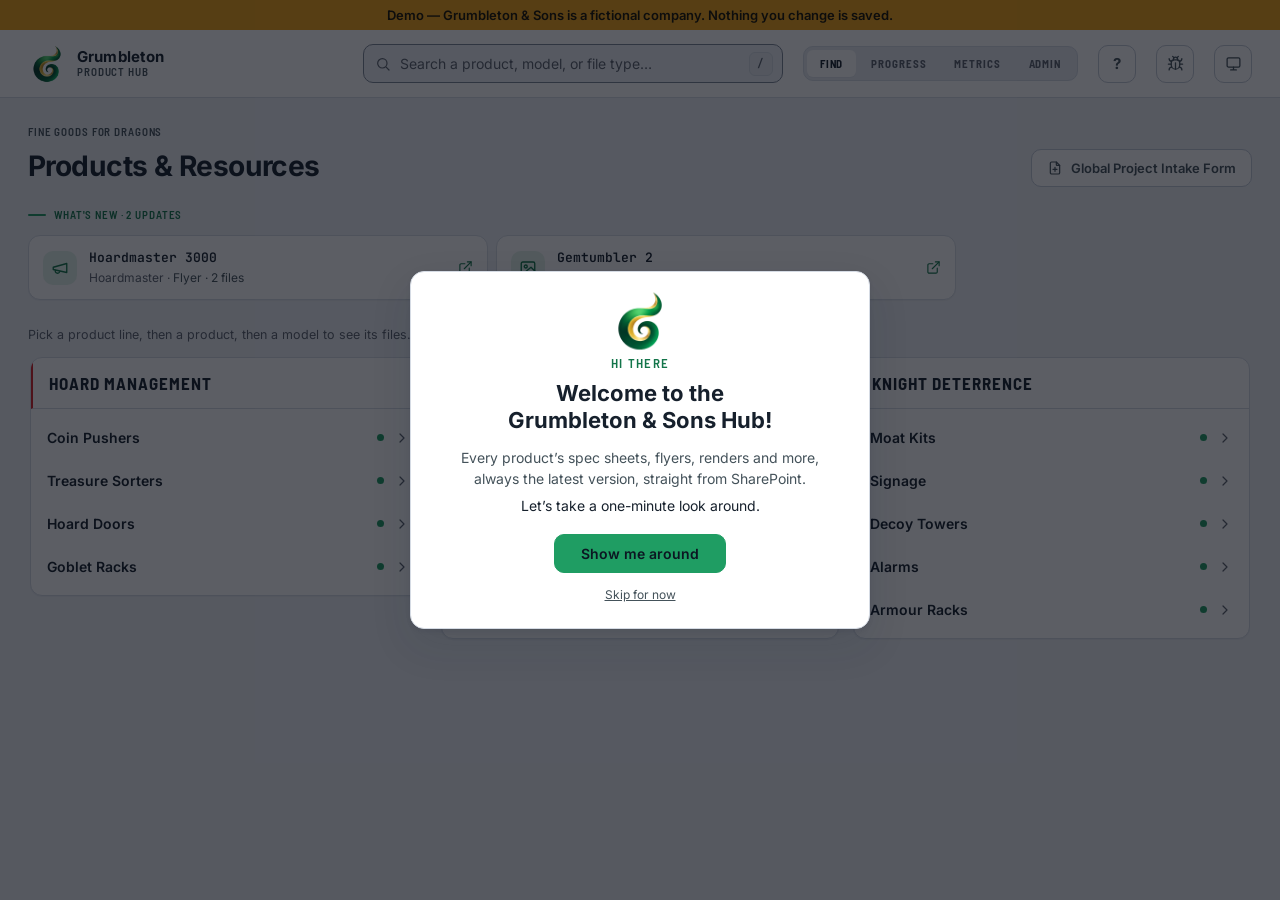
==== commit 57584796: "Catch up with the app: a guided file tour, search by file name, a 404 page, steadier buttons and sho" ====
--- a/index.html
+++ b/index.html
@@ -22,11 +22,12 @@
 <link rel="stylesheet" href="/demo/demo.css" media="print, (max-width: 1599.98px)">
 <link rel="stylesheet" href="/demo/demo-125.css" media="screen and (min-width: 1600px) and (max-width: 1899.98px)">
 <link rel="stylesheet" href="/demo/demo-150.css" media="screen and (min-width: 1900px)">
-<!-- The weights that paint first (body 400, headings/buttons 600-700). Without these the fonts are only
-     discovered after the CSSOM is built, ~450 ms later on a cold load, and every page swapped visibly. -->
+<!-- The weights that paint first (body 400, headings/buttons 600-700) and the tab labels (Barlow 700/600) (T4-03, F041). -->
 <link rel="preload" href="/fonts/inter-400.woff2" as="font" type="font/woff2" crossorigin>
 <link rel="preload" href="/fonts/inter-600.woff2" as="font" type="font/woff2" crossorigin>
 <link rel="preload" href="/fonts/inter-700.woff2" as="font" type="font/woff2" crossorigin>
+<link rel="preload" href="/fonts/barlow-semicondensed-700.woff2" as="font" type="font/woff2" crossorigin>
+<link rel="preload" href="/fonts/barlow-semicondensed-600.woff2" as="font" type="font/woff2" crossorigin>
 <script defer src="/pf-shared.js"></script>
 <script defer src="/demo/seed.js"></script>
 <script defer src="/demo/backend.js"></script>
@@ -65,25 +66,27 @@
         <span class="brand-sub">Product Hub</span>
       </span>
     </button>
-    <label class="search" role="search">
+    <div class="search" role="search">
       <svg viewBox="0 0 24 24" fill="none" stroke="currentColor" stroke-width="1.8" stroke-linecap="round" aria-hidden="true"><circle cx="11" cy="11" r="7"/><path d="m21 21-4.3-4.3"/></svg>
       <input id="searchInput" type="search" placeholder="Search a product, model, or file type…" autocomplete="off" aria-label="Search catalog">
       <button class="search-kbd" type="button" aria-pressed="true" aria-label="Keyboard shortcut: press / to jump to search. Turn it off" title="Press / to search · click to turn off"><kbd>/</kbd></button>
-    </label>
+    </div>
     <nav class="viewnav viewnav-pm-hidden" aria-label="Views"><div class="viewtabs" role="tablist" aria-label="View">
       <button class="vtab on" type="button" id="tab-catalog" data-view="catalog" role="tab" aria-selected="true" aria-controls="content">Find</button>
       <button class="vtab vtab-pm-hidden" type="button" id="tab-progress" data-view="progress" role="tab" aria-selected="false" aria-controls="content" tabindex="-1">Progress</button>
       <button class="vtab vtab-pm-hidden" type="button" id="tab-metrics" data-view="metrics" role="tab" aria-selected="false" aria-controls="content" tabindex="-1">Metrics</button>
       <button class="vtab vtab-pm-hidden" type="button" id="tab-admin" data-view="admin" role="tab" aria-selected="false" aria-controls="content" tabindex="-1">Admin</button>
     </div></nav>
+    <div class="topbar-icons"><!-- one group on mid-width screens (F066); display: contents elsewhere, so the phone order rules still apply -->
     <button class="bug-btn tour-btn" id="tourBtn" type="button" title="Take the tour" aria-label="Take the tour">?</button>
     <button class="bug-btn" id="bugFab" type="button" title="Report a bug or problem" aria-label="Report a bug or problem"></button>
     <button class="theme-toggle" id="themeToggle" title="Toggle light / dark" aria-label="Toggle theme"></button>
+    </div>
   </div>
 </header>
 
 <main>
-  <div id="content" tabindex="-1" role="tabpanel" aria-labelledby="tab-catalog"></div>
+  <div id="content" tabindex="-1"></div>
 </main>
 
 <div class="lb" id="lightbox" hidden>
--- a/app.css
+++ b/app.css
@@ -17,6 +17,9 @@
      to read with low vision (see the note on the type scale below). */
   @font-face { font-family: "Barlow Semi Condensed"; font-style: normal; font-weight: 600; font-display: swap; src: url("/fonts/barlow-semicondensed-600.woff2") format("woff2"); }
   @font-face { font-family: "Barlow Semi Condensed"; font-style: normal; font-weight: 700; font-display: swap; src: url("/fonts/barlow-semicondensed-700.woff2") format("woff2"); }
+  /* Until Barlow arrives, a stand-in as wide as it: Arial at 77% (measured on the tab labels, 700: 0.770, 600: 0.764).
+     The wider Inter used to push the phone's theme button onto a row of its own for a moment (F041/F112). */
+  @font-face { font-family: "Barlow Fallback"; src: local("Arial"), local("Helvetica"); size-adjust: 77%; }
   /* The MONO face, for model names, counts and the preview title — deliberate, and the design contract
      says keep it. It was `ui-monospace, Cascadia Mono, Consolas, SF Mono` — all SYSTEM fonts, so the
      SKUs rendered in a different typeface on every platform, exactly the problem the label face had.
@@ -38,7 +41,7 @@
     --shadow-rest: 0 1px 1px rgba(20,30,50,.04);
     --shadow-hover: 0 2px 4px rgba(20,30,50,.08), 0 16px 40px rgba(20,30,50,.12);
     --font-ui: "Inter", "Inter Fallback", "Segoe UI Variable Text", "Segoe UI", system-ui, -apple-system, Roboto, sans-serif;
-    --font-label: "Barlow Semi Condensed", var(--font-ui);
+    --font-label: "Barlow Semi Condensed", "Barlow Fallback", var(--font-ui);
     /* Label tracking ladder — ONE retune, tied to size. Smaller uppercase needs MORE air, not less;
        the 12 ad-hoc values this replaces ran .04-.16em with the relationship inverted in places
        (.16em at 11px, .04em at 11px). Theme-independent, so these live in :root only. */
@@ -54,7 +57,8 @@
     --r-xs: 4px; --r-chip: 6px; --r-sm: 8px; --r-ctl: 10px; --r-card: 12px; --r-lg: 14px; --r-pill: 999px;
     /* Type scale (font sizes) — one source of truth; values unchanged from the hand-tuned originals. */
     /* Anything that states STATUS is floored at --fs-11 (see .lh-badge, .cov-colhead, .cov-chip-tag,
-       .wire-tag, .adm-badge, .soon-tag, .now-new, .met-handled): all-caps condensed under 11px is hard to read with low vision. The small
+       .adm-badge, .soon-tag, .now-new, .met-handled): all-caps condensed under 11px is hard to read with low vision. So do the
+       buttons a rep presses (F113): Share, Download, Open in SharePoint, Request this, Select, toast actions. The small
        sizes below remain for decorative eyebrows only. */
     --fs-8-5: 8.5px; --fs-9: 9px; --fs-9-5: 9.5px; --fs-10: 10px; --fs-10-5: 10.5px; --fs-11: 11px;
     --fs-11-5: 11.5px; --fs-12: 12px; --fs-12-5: 12.5px; --fs-13: 13px; --fs-13-5: 13.5px; --fs-14: 14px;
@@ -66,6 +70,8 @@
     --sp-13: 13px; --sp-14: 14px; --sp-15: 15px; --sp-16: 16px; --sp-18: 18px; --sp-20: 20px;
     --sp-22: 22px; --sp-24: 24px; --sp-26: 26px; --sp-28: 28px; --sp-34: 34px; --sp-36: 36px;
     --sp-40: 40px; --sp-80: 80px; --sp-90: 90px;
+    /* One height for the compact uppercase controls (Select, Share, Download, Request this, the star): they sit side by side (F048 of 10-30). */
+    --ctl-compact-h: 28px;
     /* Tell the browser this document's theme so NATIVE UI matches — scrollbars (including the one inside the
        PDF document preview), form controls, etc. Without this a dark theme still shows white scrollbars. */
     color-scheme: light;
@@ -117,6 +123,7 @@
      row to the viewport's top edge, under the bar (2.4.11). --topbar-h is the measured bar height, written by
      syncTopbarHeight() in app.js on load and resize; the fallback covers the first paint. (F008) */
   html { scroll-padding-top: calc(var(--topbar-h, 72px) + 8px); }
+  #content:focus { outline: none; } /* the last-resort landing when a preview closes: no ring around the whole page (F051) */
 
   /* Header */
   /* Solid, not frosted: a backdrop-filter on a sticky header re-rasterises the blur every scroll frame over
@@ -124,6 +131,7 @@
   .topbar { position: sticky; top: 0; z-index: 20; background: var(--surface); border-bottom: 1px solid var(--line); padding-top: env(safe-area-inset-top, 0px); }
   .topbar::before { content: ""; position: absolute; left: 0; right: 0; bottom: 100%; height: 120px; background: var(--surface); pointer-events: none; }
   .topbar-inner { max-width: 1560px; margin: 0 auto; padding: var(--sp-14) var(--sp-28); display: flex; align-items: center; gap: var(--sp-20); flex-wrap: wrap; }
+  .topbar-icons { display: contents; } /* the ?, bug and theme buttons; a real group only on mid-width screens (F066) */
   .brand { display: flex; align-items: center; gap: var(--sp-11); cursor: pointer; user-select: none; background: none; border: 0; padding: 0; font: inherit; color: inherit; text-align: left; border-radius: var(--r-chip); }
   .brand:focus-visible { outline: 2px solid var(--focus-ring); outline-offset: 3px; }
   .brand-mark { width: 38px; height: 38px; flex: none; display: grid; place-items: center; }
@@ -161,7 +169,7 @@
   .level-head { margin-bottom: var(--sp-16); }
   .eyebrow { font-family: var(--font-label); font-size: var(--fs-11); letter-spacing: var(--ls-label); text-transform: uppercase; color: var(--ink-soft); font-weight: 600; }
   h1 { font-size: clamp(var(--fs-22), 2.2vw, var(--fs-30)); letter-spacing: -.02em; margin: var(--sp-4) 0 var(--sp-4); text-wrap: balance; font-weight: 700; }
-  .lead { color: var(--ink-soft); font-size: var(--fs-15); max-width: 72ch; margin: 0; } /* ~72 characters a line, like the PM guide (F140) */
+  .lead { color: var(--ink-soft); font-size: var(--fs-15); max-width: 38em; margin: 0; } /* about 70 characters a line in the company font, 79 in Inter (F140; measured 2026-11-02). Not ch: a ch is a digit's width, wider than average prose, and wider still in the company font (F083 of 10-30) */
 
   /* Roadmap hero */
 
@@ -180,6 +188,9 @@
   .now-model { font-family: var(--font-mono); font-size: var(--fs-13); font-weight: 600; }
   /* "New" = added since the viewer's last visit. A small inline label on the What's New card — never its
      own row, so a first/rare visitor can't get a wall of items (a brand-new visitor sees none at all). */
+  /* The What's New count opens up the strip (decision 7a): the label's own type, as a button. */
+  .now-more { font: inherit; letter-spacing: inherit; text-transform: inherit; color: inherit; background: none; border: 0; padding: 0; cursor: pointer; text-decoration: underline; text-underline-offset: 2px; }
+  .now-more:hover { color: var(--ink); }
   .now-new { display: inline-block; margin-left: var(--sp-6); font-family: var(--font-label); font-size: var(--fs-11); letter-spacing: var(--ls-label); text-transform: uppercase; font-weight: 700; color: var(--ok-ink); background: var(--ok-tint); border-radius: var(--r-chip); padding: 1px var(--sp-6); vertical-align: middle; }
   .favs-head svg { width: 15px; height: 15px; vertical-align: -3.5px; margin-right: var(--sp-5); }
   .favs-head .fav-star { font-size: 16px; line-height: 1; vertical-align: -1px; margin-right: var(--sp-5); }
@@ -326,7 +337,7 @@
   /* The desktop reveal scrolls the stack into view; a stack taller than the viewport lines its top up with
      the viewport's top, i.e. under the sticky bar — hiding the product card's heading, the one line that
      explains the two-card split. --topbar-h is written by syncTopbarHeight() in app.js. (F094/F102) */
-  .col-stack { scroll-margin-top: calc(var(--topbar-h, 72px) + 12px); }
+  .col-stack { scroll-margin-top: 12px; } /* html scroll-padding-top already holds the bar, and the two add up (F049) */
   .col-head .col-sub { display: block; font-family: var(--font-ui); font-size: var(--fs-12); font-weight: 400; letter-spacing: 0; text-transform: none; color: var(--ink-soft); margin-top: var(--sp-2); }
   /* The product card reads as a different thing from the model card under it (F103): its own surface and a left rule. */
   /* The left rule is the 3:1 boundary colour: in the light theme --line-strong measured 1.38:1 on the card's fill and the
@@ -349,7 +360,7 @@
   .col-head-actions { display: inline-flex; align-items: center; gap: var(--sp-8); flex: none; }
   /* "Copy links" / "Share to customer" / "Select" on the model panel header. Teal on hover/after-copy.
      (The product-level "Copy all N links" was removed 2026-09-14 — one model at a time is the job.) */
-  .share-pack { display: inline-flex; align-items: center; gap: var(--sp-6); flex: none; font-family: var(--font-label); font-size: var(--fs-10-5); letter-spacing: var(--ls-label-sm); text-transform: uppercase; font-weight: 700; color: var(--ink-soft); background: none; border: 1px solid var(--line-strong); border-radius: var(--r-ctl); padding: var(--sp-4) var(--sp-10); cursor: pointer; transition: color .15s, border-color .15s; }
+  .share-pack { display: inline-flex; align-items: center; gap: var(--sp-6); flex: none; font-family: var(--font-label); font-size: var(--fs-11); letter-spacing: var(--ls-label-sm); text-transform: uppercase; font-weight: 700; color: var(--ink-soft); background: none; border: 1px solid var(--line-strong); border-radius: var(--r-ctl); padding: var(--sp-4) var(--sp-10); cursor: pointer; transition: color .15s, border-color .15s; }
   .share-pack svg { width: 14px; height: 14px; flex: none; }
   .share-pack:hover, .share-pack.copied { color: var(--ok-ink); border-color: var(--ok-ink); }
   /* Collapsible "what the model-name letters mean" key at the top of the model column. */
@@ -438,7 +449,7 @@
   /* Coverage tracker (product-team view) */
   /* Matches the width Find uses. This is the view with the WIDEST content (a 10-column matrix) and it
      was the one capped narrowest. */
-  .cov-view { display: flex; flex-direction: column; gap: var(--sp-16); max-width: 1208px; }
+  .cov-view { display: flex; flex-direction: column; gap: var(--sp-16); }
   .cov-summary { display: flex; align-items: center; gap: var(--sp-24); flex-wrap: wrap; padding: var(--sp-18) var(--sp-20); background: var(--surface); border: 1px solid var(--line); border-radius: var(--r-card); box-shadow: var(--shadow-rest); }
   .cov-big { font-family: var(--font-mono); font-size: var(--fs-34); font-weight: 700; line-height: 1; color: var(--ok-ink); }
   .cov-big small { font-size: var(--fs-15); color: var(--ink-soft); font-weight: 600; margin-left: var(--sp-8); }
@@ -534,15 +545,13 @@
   /* Badge sits at the flex-centered position (pixel-measured within ~0.5px of the title's letter middle). */
   .ftp-showall { margin-top: var(--sp-4); }
   /* "Add files" mode toggle — one segmented control swapping the three upload flows */
-  .af-seg { display: inline-flex; flex-wrap: wrap; margin: var(--sp-12) 0 var(--sp-4); border: 1px solid var(--line-strong); border-radius: var(--r-chip); overflow: hidden; }
-  .af-seg-btn { font: inherit; font-size: var(--fs-13); font-weight: 600; color: var(--ink-soft); background: var(--surface); border: 0; border-right: 1px solid var(--line); padding: var(--sp-7) var(--sp-14); cursor: pointer; transition: background .14s, color .14s; }
-  .af-seg-btn:last-child { border-right: 0; }
-  .af-seg-btn:hover { color: var(--ink); }
-  .af-seg-btn.on { background: var(--ok); color: var(--on-ok); }
+  /* Decision 12a (F030): the Add-files toggle IS the .ft-seg segment (shape, colours, active fill) at the larger size below; only its place is its own. */
+  .af-seg { flex-wrap: wrap; margin: var(--sp-12) 0 var(--sp-4); }
+  .ft-seg-lg .ft-seg-btn { font-size: var(--fs-13); font-weight: 600; padding: var(--sp-7) var(--sp-14); }
   .af-seg-btn:focus-visible { outline: 2px solid var(--focus-ring); outline-offset: -2px; }
   .af-seg-btn.on:focus-visible { outline-color: var(--on-ok); } /* focus always sits on the teal tab; in dark mode focus-ring IS teal (F046) */
   .af-body > [data-mode] .wire-lead { margin-top: var(--sp-10); }
-  .wire-lead { margin: var(--sp-6) 0 var(--sp-12); font-size: var(--fs-13); color: var(--ink-soft); max-width: 72ch; } /* F140: capped like .pmg-p */
+  .wire-lead { margin: var(--sp-6) 0 var(--sp-12); font-size: var(--fs-13); color: var(--ink-soft); max-width: 38em; } /* F140: capped like .pmg-p */
   .wire-steps { margin: 0 0 var(--sp-12); font-size: var(--fs-13); color: var(--ink); font-weight: 600; }
   /* Theme every native <select> dropdown popup to match the app (dark/light) instead of OS white. */
   select option { background-color: var(--surface); color: var(--ink); }
@@ -553,9 +562,8 @@
   .wire-help[open] summary::before { transform: rotate(90deg); }
   .wire-help summary:hover { color: var(--ink); }
   .wire-help-body { margin: var(--sp-10) 0 var(--sp-2); }
-  .wire-help-steps { margin: 0 0 var(--sp-10); padding-left: var(--sp-20); font-size: var(--fs-12-5); color: var(--ink-soft); line-height: 1.75; max-width: 60ch; }
+  .wire-help-steps { margin: 0 0 var(--sp-10); padding-left: var(--sp-20); font-size: var(--fs-12-5); color: var(--ink-soft); line-height: 1.75; max-width: 38em; }
   .wire-help-steps em { color: var(--accent-ink); font-style: normal; }
-  .wire-help-img { display: block; max-width: 100%; width: 720px; border: 1px solid var(--line); border-radius: var(--r-sm); box-shadow: var(--shadow-rest); }
   /* PM guide (collapsible one-pager at the top of the Admin tab) */
   .pm-guide { padding: 0; }
   .pm-guide > summary { display: flex; align-items: center; gap: var(--sp-8); cursor: pointer; list-style: none; padding: var(--sp-16) var(--sp-18); font-weight: 700; font-size: var(--fs-15); user-select: none; }
@@ -566,11 +574,11 @@
   .pmg-body { padding: 0 var(--sp-18) var(--sp-16); }
   .pmg-body > .wire-lead { margin-top: 0; }
   .pmg-h { margin: var(--sp-16) 0 var(--sp-6); font-size: var(--fs-12-5); font-weight: 700; color: var(--ink); text-transform: uppercase; letter-spacing: .04em; }
-  .pmg-p { font-size: var(--fs-13); color: var(--ink-soft); margin: 0 0 var(--sp-6); line-height: 1.6; max-width: 72ch; }
-  .pmg-list { margin: 0; padding-left: var(--sp-20); font-size: var(--fs-13); color: var(--ink-soft); line-height: 1.7; max-width: 72ch; }
+  .pmg-p { font-size: var(--fs-13); color: var(--ink-soft); margin: 0 0 var(--sp-6); line-height: 1.6; max-width: 38em; }
+  .pmg-list { margin: 0; padding-left: var(--sp-20); font-size: var(--fs-13); color: var(--ink-soft); line-height: 1.7; max-width: 38em; }
   .pmg-list b, .pmg-steps b { color: var(--ink); }
-  .pmg-steps { color: var(--ink-soft); max-width: 72ch; }
-  .pmg-note { font-size: var(--fs-12-5); color: var(--ink-faint); margin: var(--sp-8) 0 0; line-height: 1.6; max-width: 72ch; }
+  .pmg-steps { color: var(--ink-soft); max-width: 38em; }
+  .pmg-note { font-size: var(--fs-12-5); color: var(--ink-faint); margin: var(--sp-8) 0 0; line-height: 1.6; max-width: 38em; }
   .wire-form { display: flex; gap: var(--sp-10); flex-wrap: wrap; align-items: center; }
   .wire-sel, .wire-input { font-family: var(--font-ui); font-size: var(--fs-13); border: 1px solid var(--ctl-line); border-radius: var(--r-ctl); padding: var(--sp-9) var(--sp-11); background: var(--bg); color: var(--ink); outline: none; }
   /* Hide the native arrow and draw our own, precisely positioned with room on both sides. */
@@ -588,6 +596,13 @@
   .wire-btn.danger:hover { background: var(--accent); color: var(--on-accent); border-color: var(--accent); }
   /* Hover LIGHTENS the brand fill rather than reusing --ok-ink: that token is now a darkened teal chosen to
      pass AA as TEXT on a pale surface, and as a background it left the button's dark ink at 3.36:1. */
+  /* The 404 page (public/404.html, F044 of 10-30): one centred card with the way home. */
+  .nf-page { min-height: 100vh; display: grid; place-items: center; padding: var(--sp-20); box-sizing: border-box; }
+  .nf { max-width: 30em; text-align: center; }
+  .nf-code { margin: 0; font-family: var(--font-label); font-size: var(--fs-13); font-weight: 700; letter-spacing: var(--ls-label-sm); text-transform: uppercase; color: var(--accent-ink); }
+  .nf-title { margin: var(--sp-6) 0 var(--sp-10); font-size: var(--fs-22); line-height: 1.25; color: var(--ink); }
+  .nf-text { margin: 0 0 var(--sp-20); color: var(--ink-soft); }
+  .nf-home { display: inline-block; text-decoration: none; }
   .wire-btn.primary:hover { background: color-mix(in srgb, var(--ok) 78%, #ffffff); border-color: var(--ok); color: var(--on-ok); }
   .wire-btn:disabled { opacity: .6; cursor: default; }
   /* Keyboard focus rings for the modal / gallery / tab / header controls that previously had hover-only
@@ -597,7 +612,7 @@
   .bugm-close:focus-visible, .bugm-cancel:focus-visible, .bugm-submit:focus-visible,
   .cov-chip-act:focus-visible, .cov-ed-add:focus-visible,
   .fav-chip:focus-visible, .oc-doc:focus-visible, .met-jump:focus-visible, .met-alias-btn:focus-visible, .cov-lh-btn:focus-visible, .share-pack:focus-visible,
-  .gal-nav:focus-visible, .gal-thumb:focus-visible,
+  .gal-nav:focus-visible, .gal-thumb:focus-visible, .gal-modebar button:focus-visible,
   /* …and the controls that were falling back to Chrome's blue UA ring — two focus styles in one app.
      `summary` covers all ~38 disclosure triggers (Other collateral, the To-do tiles, the PM guide,
      the doc-panel families…), which had no house ring at all. */
@@ -614,26 +629,7 @@
   .wire-msg { font-size: var(--fs-13); color: var(--ink-soft); padding: var(--sp-6) 0; }
   .wire-msg.err { color: var(--accent-ink); }
   .wire-summary { font-size: var(--fs-12-5); color: var(--ink-faint); margin-bottom: var(--sp-6); }
-  .wire-scope { font-size: var(--fs-13); color: var(--ink); background: var(--ok-tint); border: 1px solid var(--ok); border-radius: var(--r-chip); padding: var(--sp-6) var(--sp-10); margin-bottom: var(--sp-8); }
-  .wire-scope b { color: var(--ok-ink); }
-  .wire-model-name { font-family: var(--font-mono); font-size: var(--fs-13); font-weight: 600; margin-bottom: var(--sp-6); }
-  .wire-model-name b { color: var(--ok-ink); }
-  .wire-unmatched .wire-model-name b { color: var(--accent-ink); }
-  .wire-none { font-size: var(--fs-12); color: var(--ink-faint); }
-  .wire-files { display: flex; flex-wrap: wrap; gap: var(--sp-8); }
-  .wire-file { display: flex; align-items: center; gap: var(--sp-6); max-width: 230px; border: 1px solid var(--line); border-radius: var(--r-sm); padding: var(--sp-4) var(--sp-9) var(--sp-4) var(--sp-4); background: var(--surface-2); font-size: var(--fs-11-5); }
-  /* A child <img> is natively draggable and would HIJACK the chip's HTML5 drag (the browser drags the
-     image instead of moving the chip) and swallow clicks that involve any micro-movement. Disable image
-     drag + let pointer events fall through to the chip/opener so render thumbnails drag & click like icons. */
-  .wire-file img { width: 34px; height: 26px; object-fit: cover; border-radius: var(--r-xs); flex: none; -webkit-user-drag: none; user-select: none; pointer-events: none; }
-  .wire-ficon { width: 26px; height: 26px; display: grid; place-items: center; color: var(--ink-faint); flex: none; }
-  .wire-ficon svg { width: 15px; height: 15px; }
-  .wire-fname { overflow: hidden; text-overflow: ellipsis; white-space: nowrap; }
   .wire-approve { margin-top: var(--sp-14); }
-  .wire-elsewhere { display: flex; flex-wrap: wrap; align-items: center; gap: var(--sp-8); margin-top: var(--sp-12); padding-top: var(--sp-10); border-top: 1px dashed var(--line); }
-  .wire-elsewhere-lbl { font-size: var(--fs-12-5); font-weight: 600; color: var(--ink-soft); }
-  .wire-elsewhere .wire-sel { flex: 0 1 auto; min-width: 150px; }
-  .wire-elsewhere-hint { font-size: var(--fs-12); color: var(--ink-faint); margin-top: var(--sp-6); }
   /* Files-to-place / orphans / unknown-RSS list styles (shared by the PM panels). */
   .hyg-group + .hyg-group { margin-top: var(--sp-14); padding-top: var(--sp-12); border-top: 1px solid var(--line); }
   .hyg-h { display: flex; align-items: center; gap: var(--sp-6); font-size: var(--fs-13); font-weight: 700; color: var(--ink); margin: 0 0 var(--sp-4); }
@@ -650,15 +646,6 @@
   .adm-alert.warn svg { color: var(--pending-fill); }
   .adm-alert.err { color: var(--ink); background: var(--accent-tint); border: 1px solid color-mix(in srgb, var(--accent) 55%, transparent); }
   .adm-alert.err svg { color: var(--accent); }
-  /* Flash a bucket that was just added via "Add this model" so the new drop target is unmissable. */
-  .wire-bucket.justadded { animation: bucketFlash 1.4s ease; }
-  @keyframes bucketFlash { 0%,100% { background: transparent; } 15% { background: var(--ok-tint); box-shadow: inset 0 0 0 1px var(--ok); } }
-  .wire-otherpath { color: var(--ink-faint); font-weight: 600; }
-  .wire-note { font-size: var(--fs-11-5); color: var(--pending); margin: var(--sp-2) 0 var(--sp-6); }
-  /* Prominent warning banner for the "adding a file freezes the auto-updating folder" trade-off. */
-  .wire-warn { display: flex; align-items: flex-start; gap: var(--sp-6); font-size: var(--fs-12); color: var(--ink); background: var(--pending-tint, color-mix(in srgb, var(--pending-fill) 14%, transparent)); border: 1px solid color-mix(in srgb, var(--pending-fill) 45%, transparent); border-radius: var(--r-chip); padding: var(--sp-6) var(--sp-8); }
-  .wire-warn svg { width: 15px; height: 15px; flex: none; color: var(--pending-fill); margin-top: 1px; }
-  .wire-none-actions { display: flex; flex-wrap: wrap; gap: var(--sp-8); margin: var(--sp-2) 0 var(--sp-9); }
   .uns-count { font-family: var(--font-mono); font-size: var(--fs-12); font-weight: 700; color: var(--ok-ink); margin-left: var(--sp-2); }
   .uns-empty { font-size: var(--fs-13); color: var(--ink-faint); padding: var(--sp-8) 0; }
   /* Coverage matrix: staged per-section link editor */
@@ -801,34 +788,13 @@
   /* Orphan rows (loose files found in a shared folder) folded into the Sort-the-Pile list. */
   .uns-file-plain { cursor: default; font-weight: 700; }
   .uns-file-plain:hover .uns-name { text-decoration: none; }
-  .uns-orphan-tag { flex: none; display: inline-flex; align-items: center; line-height: 1; font-size: var(--fs-11); color: var(--pending); background: var(--pending-tint); border: 1px solid color-mix(in srgb, var(--pending-fill) 32%, var(--line)); border-radius: var(--r-chip); padding: var(--sp-4) var(--sp-6); white-space: nowrap; }
   .uns-folder-link { flex: none; font-size: var(--fs-12); color: var(--ok-ink); text-decoration: underline; text-underline-offset: 2px; white-space: nowrap; }
   .uns-orphan-hint { flex: 1 1 240px; font-size: var(--fs-12); color: var(--ink-soft); }
-  .wire-file.existing, .wire-file.isnew { background: var(--ok-tint); border-color: color-mix(in srgb, var(--ok) 32%, var(--line)); }
-  .wire-file.folder { background: var(--surface-2); border-style: dashed; cursor: default; }
-  .wire-tag { flex: none; display: inline-flex; align-items: center; line-height: 1; font-family: var(--font-label); font-size: var(--fs-11); letter-spacing: var(--ls-label); text-transform: uppercase; font-weight: 700; color: var(--ok-ink); background: var(--surface); border: 1px solid color-mix(in srgb, var(--ok) 32%, var(--line)); border-radius: var(--r-pill); padding: var(--sp-5) var(--sp-6) var(--sp-3); }
-  .wire-tag.new { color: var(--ok-ink); border-color: color-mix(in srgb, var(--ok) 32%, var(--line)); }
-  .wire-bucket { border-top: 1px solid var(--line); padding: var(--sp-10) var(--sp-6); border-radius: var(--r-sm); transition: background .12s; }
-  .wire-bucket.drop { background: var(--ok-tint); box-shadow: inset 0 0 0 1px var(--ok); }
-  .wire-file { cursor: grab; }
-  .wire-file:hover { border-color: var(--ink-faint); }
-  .wire-file.dragging { opacity: .45; }
-  .wire-fname { flex: 1 1 auto; min-width: 0; }
-  .wire-open { display: flex; align-items: center; gap: var(--sp-6); flex: 1 1 auto; min-width: 0; border: 0; background: none; margin: 0; padding: 0; font: inherit; color: inherit; text-align: left; cursor: pointer; }
-  .wire-open:focus-visible { outline: 2px solid var(--focus-ring); outline-offset: 2px; border-radius: var(--r-chip); }
-  /* One base for the three row-action icon buttons (it was written out three times). Each keeps its
-     own hover/focus/svg rules below, in place. */
-  .wire-move, .wire-dup, .wire-del { flex: none; border: 0; background: none; color: var(--ink-faint); cursor: pointer; padding: var(--sp-2); min-width: 24px; min-height: 24px; display: inline-grid; place-items: center; border-radius: var(--r-xs); }
-  .wire-move:hover, .wire-move[aria-expanded="true"], .wire-dup:hover { color: var(--ink); background: var(--surface); }
-  .wire-move:focus-visible { outline: 2px solid var(--focus-ring); outline-offset: 1px; }
-  .wire-move svg { width: 13px; height: 13px; }
+  /* The row-action remove button (the Move and Copy buttons left with the retired folder tool). */
+  .wire-del { flex: none; border: 0; background: none; color: var(--ink-faint); cursor: pointer; padding: var(--sp-2); min-width: 24px; min-height: 24px; display: inline-grid; place-items: center; border-radius: var(--r-xs); }
   /* Custom themed Move dropdown (replaces the native <select> menu so it matches the app). */
   .wire-menu { position: fixed; z-index: 200; min-width: 180px; max-width: 340px; max-height: 60vh; overflow-y: auto; background: var(--surface); border: 1px solid var(--line-strong); border-radius: var(--r-ctl); box-shadow: var(--shadow-hover); padding: var(--sp-5); }
   .wire-menu-head { font-family: var(--font-label); font-size: var(--fs-9-5); letter-spacing: var(--ls-label-sm); text-transform: uppercase; color: var(--ink-faint); padding: var(--sp-4) var(--sp-10) var(--sp-6); }
-  .wire-menu-item { display: block; width: 100%; text-align: left; border: 0; background: none; color: var(--ink); font: inherit; font-size: var(--fs-13); padding: var(--sp-8) var(--sp-10); border-radius: var(--r-chip); cursor: pointer; white-space: nowrap; overflow: hidden; text-overflow: ellipsis; }
-  .wire-menu-item:hover, .wire-menu-item:focus { background: var(--ok-tint); color: var(--ok-ink); outline: none; }
-  .wire-menu-item.wire-menu-none { color: var(--ink-soft); border-top: 1px solid var(--line); margin-top: var(--sp-4); padding-top: var(--sp-9); }
-  .wire-menu-item.wire-menu-all { color: var(--accent-ink); font-weight: 600; border-bottom: 1px solid var(--line); margin-bottom: var(--sp-4); padding-bottom: var(--sp-9); }
   /* Multi-select model picker (Unsorted "Sort to models" + Files-to-place) — trigger + checkbox dropdown. */
   .uns-mbtn, .ftp-mbtn { text-align: left; cursor: pointer; }
   .ftp-mbtn { min-width: 160px; }
@@ -848,23 +814,9 @@
   .uns-check:hover { background: var(--surface-2); }
   .uns-check input { flex: none; width: 15px; height: 15px; cursor: pointer; accent-color: var(--ok); }
   .uns-check-all { border-bottom: 1px solid var(--line); margin-bottom: var(--sp-4); padding-bottom: var(--sp-9); font-weight: 600; }
-  .wire-allfam { margin-top: var(--sp-12); }
-  /* Read as an actionable secondary option (a bordered teal button), not buried text. */
-  .wire-allfam > summary { cursor: pointer; font-size: var(--fs-13); font-weight: 600; color: var(--ok-ink); display: inline-flex; align-items: center; gap: var(--sp-8); padding: var(--sp-7) var(--sp-12); border: 1px solid color-mix(in srgb, var(--ok) 35%, var(--line-strong)); border-radius: var(--r-ctl); background: var(--ok-tint); list-style: none; }
-  .wire-allfam > summary::-webkit-details-marker { display: none; }
-  .wire-allfam > summary:hover { border-color: var(--ok); }
-  .wire-allfam > summary svg { width: 15px; height: 15px; }
-  .wire-allfam-body { padding-top: var(--sp-10); }
-  .wire-help-note { font-size: var(--fs-12); color: var(--ink-soft); max-width: 72ch; margin: 0 0 var(--sp-10); }
-  .wire-fam-list { display: flex; flex-direction: column; gap: var(--sp-6); margin: var(--sp-10) 0; }
-  .wire-fam-row { display: flex; align-items: center; gap: var(--sp-10); }
-  .wire-fam-file { flex: 1 1 auto; min-width: 0; font-size: var(--fs-13); overflow: hidden; text-overflow: ellipsis; white-space: nowrap; }
-  .wire-fam-file.unmatched { color: var(--pending); }
-  .wire-fam-sel { flex: 0 0 auto; max-width: 46%; }
-  .wire-dup svg { width: 13px; height: 13px; }
   .wire-del:hover { color: var(--on-accent); background: var(--accent); }
   .wire-del svg { width: 13px; height: 13px; }
-  .wire-dup:focus-visible, .wire-del:focus-visible { outline: 2px solid var(--focus-ring); outline-offset: 1px; }
+  .wire-del:focus-visible { outline: 2px solid var(--focus-ring); outline-offset: 1px; }
   /* Left panel: one box per category, stacked, each with its own header + divider */
   .col-tree { flex: 1 1 320px; min-width: 0; max-width: 520px; display: flex; flex-direction: column; gap: var(--sp-14); align-self: flex-start; }
   /* Nothing picked yet: let the category boxes use the full row instead of stacking in a 378px strip
@@ -977,7 +929,7 @@
   .res-body { flex: 1; min-width: 0; display: flex; flex-direction: column; gap: var(--sp-2); }
   .res-name { display: block; font-weight: 600; font-size: var(--fs-13-5); }
   .res-desc { display: block; font-size: var(--fs-11-5); color: var(--ink-soft); }
-  .pill { font-family: var(--font-label); font-size: var(--fs-10-5); line-height: 1; letter-spacing: var(--ls-label-sm); text-transform: uppercase; font-weight: 600; padding: var(--sp-6) var(--sp-10); border-radius: var(--r-pill); white-space: nowrap; display: inline-flex; align-items: center; gap: var(--sp-6); }
+  .pill { font-family: var(--font-label); font-size: var(--fs-11); line-height: 1; letter-spacing: var(--ls-label-sm); text-transform: uppercase; font-weight: 600; padding: var(--sp-6) var(--sp-10); border-radius: var(--r-pill); white-space: nowrap; display: inline-flex; align-items: center; gap: var(--sp-6); }
   .pill .pdot, .pill svg { flex: none; position: relative; top: -1px; }
   .pill.ok { background: var(--ok-tint); color: var(--ok-ink); box-shadow: inset 0 0 0 1px color-mix(in srgb, var(--ok) 22%, transparent); }
   .pill.pending { background: var(--pending-tint); color: var(--pending); box-shadow: inset 0 0 0 1px color-mix(in srgb, var(--pending) 22%, transparent); }
@@ -1003,7 +955,7 @@
      Amber + the pulsing dot, the same language the pill used. */
   .res-wipnote { display: inline-flex; align-items: center; gap: var(--sp-6); color: var(--pending); font-weight: 600; }
   .res-wipnote .pdot { flex: none; width: 6px; height: 6px; border-radius: 50%; background: currentColor; }
-  .res-req { font-family: var(--font-label); font-size: var(--fs-10); letter-spacing: var(--ls-label-sm); text-transform: uppercase; font-weight: 700; color: var(--ink-soft); background: transparent; border: 1px solid transparent; border-radius: var(--r-ctl); padding: var(--sp-4) var(--sp-6); cursor: pointer; display: inline-flex; align-items: center; gap: var(--sp-5); white-space: nowrap; transition: color .15s, border-color .15s, background .15s; }
+  .res-req { font-family: var(--font-label); font-size: var(--fs-11); letter-spacing: var(--ls-label-sm); text-transform: uppercase; font-weight: 700; color: var(--ink-soft); background: transparent; border: 1px solid transparent; border-radius: var(--r-ctl); padding: var(--sp-4) var(--sp-6); cursor: pointer; display: inline-flex; align-items: center; gap: var(--sp-5); white-space: nowrap; transition: color .15s, border-color .15s, background .15s; }
   .res-req svg { width: 13px; height: 13px; }
   .res-req:hover { color: var(--ink); text-decoration: underline; text-underline-offset: 2px; }
   .res-req:focus-visible { outline: 2px solid var(--focus-ring); outline-offset: 2px; }
@@ -1021,11 +973,12 @@
   .sr:hover { border-color: var(--line-strong); background: var(--surface-2); }
   .sr:focus-visible { outline: 2px solid var(--focus-ring); outline-offset: 2px; }
   @keyframes srIn { from { opacity: 0; transform: translateY(4px); } to { opacity: 1; transform: none; } }
-  .sr-lvl { font-family: var(--font-label); font-size: var(--fs-10); letter-spacing: var(--ls-label-sm); text-transform: uppercase; font-weight: 700; color: var(--ink-soft); background: var(--surface-2); padding: var(--sp-4) var(--sp-8); border-radius: var(--r-pill); flex: none; min-width: 62px; text-align: center; }
+  .sr-lvl { font-family: var(--font-label); font-size: var(--fs-11); letter-spacing: var(--ls-label-sm); text-transform: uppercase; font-weight: 700; color: var(--ink-soft); background: var(--surface-2); padding: var(--sp-4) var(--sp-8); border-radius: var(--r-pill); flex: none; min-width: 62px; text-align: center; }
   .ci-chev.sr-chev.live { color: var(--ok-ink); }
   .sr-main { flex: 1; min-width: 0; }
   .sr-name { display: block; font-weight: 600; font-size: var(--fs-14); }
   .sr-name.mono { font-family: var(--font-mono); }
+  .sr-file { display: block; margin-top: var(--sp-2); font-size: var(--fs-12); color: var(--ink-soft); overflow: hidden; text-overflow: ellipsis; white-space: nowrap; } /* the file the query named (F079 of 10-30) */
   .sr-path { display: block; margin-top: var(--sp-3); font-size: var(--fs-12); color: var(--ink-faint); overflow: hidden; text-overflow: ellipsis; white-space: nowrap; }
   .sr-empty-cta { display: flex; align-items: center; gap: var(--sp-12); margin-top: var(--sp-14); flex-wrap: wrap; }
   .sr-empty-hint { font-size: var(--fs-13); color: var(--ink-faint); }
@@ -1058,10 +1011,12 @@
   /* Copy-link hint — toast-styled, but toggled via .show (not appended) so it can persist while hovered/focused. */
   .copy-hint { animation: none; opacity: 0; transform: translateY(8px); transition: opacity .2s, transform .2s; pointer-events: none; max-width: min(90vw, 460px); text-align: left; line-height: 1.35; }
   .copy-hint.show { opacity: 1; transform: translateY(0); }
+  /* In the toast stack (F016): a hint that isn't showing takes no room, or the toasts would float above a gap. */
+  .toast-region .copy-hint:not(.show) { position: absolute; visibility: hidden; }
   .toast .tmono, .copy-hint .tmono { font-family: var(--font-mono); font-weight: 600; }
   .toast svg, .copy-hint svg { width: 16px; height: 16px; flex: none; }
   /* Actionable toast: the wrap is pointer-events:none, so re-enable clicks on the button itself. */
-  .toast-act { pointer-events: auto; margin-left: var(--sp-4); flex: none; font-family: var(--font-label); font-size: var(--fs-10); letter-spacing: var(--ls-label-sm); text-transform: uppercase; font-weight: 700; color: var(--bg); background: transparent; border: 1px solid color-mix(in srgb, var(--bg) 45%, transparent); border-radius: var(--r-sm); padding: var(--sp-6) var(--sp-11); cursor: pointer; white-space: nowrap; transition: background .15s, border-color .15s; }
+  .toast-act { pointer-events: auto; margin-left: var(--sp-4); flex: none; font-family: var(--font-label); font-size: var(--fs-11); letter-spacing: var(--ls-label-sm); text-transform: uppercase; font-weight: 700; color: var(--bg); background: transparent; border: 1px solid color-mix(in srgb, var(--bg) 45%, transparent); border-radius: var(--r-sm); padding: var(--sp-6) var(--sp-11); cursor: pointer; white-space: nowrap; transition: background .15s, border-color .15s; }
   .toast-act:hover { background: color-mix(in srgb, var(--bg) 18%, transparent); border-color: var(--bg); }
   .toast-act:focus-visible { outline: 2px solid var(--bg); outline-offset: 2px; }
   /* Error toast (F134): the WHOLE toast turns red — darker red ink on the light red fill (two reds, ≥ 4.5:1 in
@@ -1092,9 +1047,10 @@
   /* 2.5.8 applies to every pointer, not just touch: these action pills measured 22-23px, so give them the
      24px floor outright (a 1-2px change, no layout impact). Breadcrumb links are exempt as inline text. */
   .share-pack, .res-req, .res-pin, .lb-copy, .lb-open, .cov-chip-act, .adm-del { min-height: 24px; }
+  .share-pack, .res-req, .gal-modebar button { height: var(--ctl-compact-h); } /* the star's and the preview's line box (F048 of 10-30); touch still gets 32px */
   @media (pointer: coarse) {
     .ft-chip, .ft-seg-btn, .res-req, .res-pin, .share-pack, .lb-copy, .lb-open,
-    .cov-chip-act, .wire-move, .wire-dup, .wire-del, .adm-del { min-height: 32px; }
+    .cov-chip-act, .wire-del, .adm-del { min-height: 32px; }
     /* iOS zooms the page into any field under 16px on focus — the 14px search box and the bug form did
        exactly that (F028). Fixed px on purpose: it is Safari's threshold, not a type-scale choice. */
     .search input, #bugModal textarea, #bugModal input, #bugModal select { font-size: 16px; }
@@ -1203,7 +1159,6 @@
     /* Collapsed, the header is exactly the brand row: 12px of padding above and below it, matching the
        gap over the B in the logo. Zeroing the row-gap is what does that — cancelling each gap with a
        negative margin left ~20px of dead space under the row. */
-    body.nav-hidden .topbar-inner { row-gap: 0; }
     /* Row 2 is tabs + the two icon buttons: at the desktop padding that measured 373px against 361px of
        usable width, so the theme toggle wrapped to a row of its own. Six pixels per tab buys it back;
        the tabs keep their height, so the tap target is unchanged. */
@@ -1229,13 +1184,11 @@
     /* Auto-collapse the header chrome on scroll-down (see the scroll handler in app.js) to reclaim space;
        both slide back on scroll-up. Collapse height + fade, and pull the row up to eat the flex gap each
        one leaves. `clip` rather than `hidden` so a focus ring on the last visible row isn't shaved off. */
-    .search, .viewnav, .bug-btn, .theme-toggle { max-height: 52px; overflow: hidden; overflow: clip; overflow-clip-margin: 4px; transition: max-height .22s ease, opacity .18s ease, margin-top .22s ease; }
+    /* (The collapse itself is in the "header collapse" block at the end: it overlays, it no longer changes heights — F042.) */
     /* The whole ROW has to collapse, not just the tabs: the bug and theme buttons sit on the tab row,
        so collapsing .viewnav alone left the row at its full 38px and reclaimed nothing. And the
        negative margin must equal .topbar-inner's row-gap, or each collapsed row leaves its gap
        behind — keep those two tokens the same. Measured: 159px → 63px, i.e. down to the brand row. */
-    body.nav-hidden .search, body.nav-hidden .viewnav,
-    body.nav-hidden .bug-btn, body.nav-hidden .theme-toggle { max-height: 0; height: 0; min-height: 0; opacity: 0; margin-top: 0; padding-block: 0; border-width: 0; pointer-events: none; }
     /* The collapse changes the sticky header's height by ~100px. With scroll anchoring on, Chrome shifts scrollY
        by the same amount to keep the content still, which the scroll handler reads as a scroll the other way:
        hide → show → hide, several times a second (F012, audit 2026-10-26). Anchoring off breaks that loop. */
@@ -1249,8 +1202,8 @@
     .now-grid { flex-direction: column; }
     /* (The phone preview-header rules — wrapping, the top-right ✕, the full-width title — live in the
        <=620px block AFTER the base .lb-* rules, further down. Same-specificity rules only win when they
-       come later in the file; sitting here they were silently overridden. So is the 2-row-header height
-       reserve for .gal / .lb-body.doc, in its own <=760px block after the default heights.) */
+       come later in the file; sitting here they were silently overridden. So are the 2-row-header reserves,
+       in their own <=760px blocks after the base rules.) */
     .cov-summary { gap: var(--sp-14); padding: var(--sp-14) var(--sp-16); }
   }
   /* --- Auth gate + sign-in screen --- */
@@ -1327,14 +1280,15 @@
      left-anchored menu ran past the card and was cut off, 2026-10-20). Where leftward would be cut instead (a
      trigger at the left of its box), lbFitMenu adds .menu-left on open. */
   .lb-more-menu.menu-left { right: auto; left: 0; }
+  .lb-more-menu.menu-up { top: auto; bottom: calc(100% + var(--sp-6)); } /* near the screen's bottom edge (F056/F039) */
   /* PRIMARY on desktop: getting to the file in SharePoint is what a header action is FOR when the
      device cannot hand the file straight to a customer. On a device that can (see .lb-share and the
      canShare branch in app.js), Share takes primary and this link moves into the ⋯ menu instead. */
-  .lb-open { display: inline-flex; align-items: center; gap: var(--sp-6); height: 28px; font-family: var(--font-label); font-size: var(--fs-10); letter-spacing: var(--ls-label-sm); text-transform: uppercase; font-weight: 700; color: var(--ink-soft); background: var(--surface); text-decoration: none; border: 1px solid var(--line-strong); border-radius: var(--r-ctl); padding: 0 var(--sp-11); white-space: nowrap; transition: color .15s, border-color .15s; }
+  .lb-open { display: inline-flex; align-items: center; gap: var(--sp-6); height: 28px; font-family: var(--font-label); font-size: var(--fs-11); letter-spacing: var(--ls-label-sm); text-transform: uppercase; font-weight: 700; color: var(--ink-soft); background: var(--surface); text-decoration: none; border: 1px solid var(--line-strong); border-radius: var(--r-ctl); padding: 0 var(--sp-11); white-space: nowrap; transition: color .15s, border-color .15s; }
   /* An outline button like Download: Share is the one filled control in the row (F091). */
   .lb-open:hover { color: var(--ok-ink); border-color: var(--ok); }
   .lb-open svg { width: 13px; height: 13px; }
-  .lb-copy { display: inline-flex; align-items: center; height: 28px; gap: var(--sp-6); font-family: var(--font-label); font-size: var(--fs-10); letter-spacing: var(--ls-label-sm); text-transform: uppercase; font-weight: 700; color: var(--ink-soft); background: var(--surface); cursor: pointer; border: 1px solid var(--line-strong); border-radius: var(--r-ctl); padding: 0 var(--sp-10); white-space: nowrap; transition: color .15s, border-color .15s; }
+  .lb-copy { display: inline-flex; align-items: center; height: 28px; gap: var(--sp-6); font-family: var(--font-label); font-size: var(--fs-11); letter-spacing: var(--ls-label-sm); text-transform: uppercase; font-weight: 700; color: var(--ink-soft); background: var(--surface); cursor: pointer; border: 1px solid var(--line-strong); border-radius: var(--r-ctl); padding: 0 var(--sp-10); white-space: nowrap; transition: color .15s, border-color .15s; }
   .lb-copy svg { width: 13px; height: 13px; }
   .lb-copy:hover { color: var(--ink); border-color: var(--ink-faint); }
   .lb-copy:focus-visible { outline: 2px solid var(--focus-ring); outline-offset: 2px; }
@@ -1356,13 +1310,15 @@
   @media (pointer: coarse) { .lb-close, .lb-more { width: 32px; height: 32px; } }
   .lb-close:hover { color: var(--ink); border-color: var(--ink-faint); }
   .lb-body { flex: 1; min-height: 240px; display: grid; grid-template-columns: minmax(0, 1fr); place-items: center; overflow: hidden; background: var(--surface-2); padding: var(--sp-14); } /* minmax(0,1fr): an implicit auto column took the gallery's min-content width (its thumbnail strip) and grew to 604px inside a 364px phone body (F104) */
-  /* A document preview needs a DEFINITE height or it collapses: lb-body is flex:1 (basis 0%) inside a
-     panel whose height is only max-height:96vh (no definite height), so there's no free space to grow
-     into and the body falls back to its 240px min-height — leaving a portrait doc tiny with big margins.
-     Give the doc body an explicit viewport height so the pdf/frame (flex:1) fills a full-height panel.
+  /* How a document preview gets its height (F012 of 10-30). It needs a DEFINITE one or it collapses to the
+     body's 240px floor. Who sets it, by screen:
+       - 621px and wider, 501px and taller: the F070 block below gives the panel height:100% and lets this
+         body flex-fill it (it wins on specificity, :has);
+       - phones (<=620px) and landscape phones: their own dvh flex-fill rules, further down;
+       - this calc(100vh - 108px) is only the fallback for a short desktop window (621px+ wide, 500px or
+         less tall, fine pointer), where neither of those applies.
      flex-direction:column is required: .lb-body base carries place-items:center (align-items:center), so
-     a plain flex row would center the frame at its content height instead of filling the body. The 60px
-     reserve is the one-row header; the <=620px block bumps it for the wrapped two-row header. */
+     a plain flex row would center the frame at its content height instead of filling the body. */
   .lb-body.doc { padding: 0; display: flex; flex-direction: column; align-items: stretch; flex: none; height: calc(100vh - 108px); }
   .lb-img { max-width: 100%; max-height: calc(100vh - 126px); object-fit: contain; border-radius: var(--r-chip); }
   /* height:100% (not just flex:1) so the PDF fills the doc body even in browsers that don't stretch a
@@ -1389,11 +1345,9 @@
   .lb-openbtn { display: inline-block; font-weight: 600; color: var(--ok-ink); text-decoration: none; border: 1px solid var(--ok); border-radius: var(--r-ctl); padding: var(--sp-9) var(--sp-16); }
   .lb-openbtn:hover { background: var(--ok-tint); }
   /* --- Render gallery (multi-view) --- */
-  /* Give .gal a DEFINITE viewport height (panel 96vh minus the header + lb-body padding, ~84px) so the
-     flex chain below resolves: gal-main then flex-fills and the doc/image can be height:100% of it. The
-     old fixed `calc(96vh - 230px)` reserve budgeted for a worst-case 2-row thumbnail strip, so a typical
-     one-row strip wasted ~80px — leaving a portrait spec sheet cramped. Now the document takes ALL the
-     room the strip doesn't, on any screen size. */
+  /* .gal needs a DEFINITE height so the flex chain below resolves: gal-main flex-fills and the doc/image can be
+     height:100% of it, taking all the room the strip doesn't. As with .lb-body.doc above, the F070 block (621px+
+     wide, 501px+ tall) and the phone rules set it; this 100vh calc is the short-desktop-window fallback only. */
   .gal { position: relative; width: 100%; height: calc(100vh - 132px); display: flex; flex-direction: row; gap: var(--sp-12); }
   .gal-main { position: relative; flex: 1; min-width: 0; min-height: 0; display: grid; place-items: center; }
   .gal-main img { max-width: 100%; max-height: 100%; object-fit: contain; border-radius: var(--r-chip); }
@@ -1401,8 +1355,7 @@
   /* Arrows live inside .gal-main so top:50% centers them on the IMAGE, not the strip below. */
   .gal-nav { position: absolute; top: 50%; transform: translateY(-50%); z-index: 2; width: 42px; height: 42px; border-radius: 50%; border: 1px solid var(--line-strong); background: color-mix(in srgb, var(--surface) 82%, transparent); -webkit-backdrop-filter: blur(4px); backdrop-filter: blur(4px); color: var(--ink); cursor: pointer; display: grid; place-items: center; transition: color .15s, border-color .15s; }
   .gal-nav svg { width: 20px; height: 20px; }
-  /* Definite height (not 100%): a percentage height has no definite parent here, so the iframe
-     would collapse to ~150px. Tie it to the viewport, minus the header + thumbnail strip chrome. */
+  /* height:100% of .gal-main, which is definite because .gal is (see above); without it the iframe collapses to ~150px. */
   .gal-doc { width: 100%; height: 100%; overflow: hidden; border-radius: var(--r-chip); background: #fff; }
   .gal-doc iframe { width: 100%; height: 100%; border: 0; display: block; }
   /* Office-doc embed: crop the ~48px OneDrive bar off the top of the MS viewer. PDFs use the native viewer (no crop). */
@@ -1414,14 +1367,17 @@
      extension), so it's easy to see what each document actually is. Scrolls if there are many. */
   .gal-strip { flex: none; width: 220px; display: flex; flex-direction: column; gap: var(--sp-6); overflow-y: auto; max-height: 100%; }
   /* The preview header wraps to a 2nd row (title row + buttons row) anywhere up to ~760px wide, not just on
-     phones — reserve for it there. Placed AFTER the default .gal/.lb-body.doc heights so it wins the cascade
-     (a media query adds no specificity, so source order decides); the old copy in the <=620px block above
-     sat BEFORE the defaults and was silently overridden, leaving a ~35px bottom clip at 621–760px. */
+     phones — reserve for it there. Placed AFTER the base rules so it wins the cascade (a media query adds no
+     specificity, so source order decides). A single image keeps its cap at every height: the F070 block does
+     not size .lb-img. The doc/gallery reserves only matter where the F070 block does not reach: a short window
+     (F012 of 10-30). */
   @media (max-width: 760px) {
+    /* The header wraps to two rows here, so the base 126px reserve let a portrait photo run past the panel (F042) */
+    .lb-img { max-height: calc(100vh - 176px); }
+  }
+  @media (max-width: 760px) and (max-height: 500px) {
     .lb-body.doc { height: calc(100vh - 168px); }
     .gal { height: calc(100vh - 176px); }
-    /* The header wraps to two rows here, so the base 126px reserve let a portrait photo run past the panel (F042) */
-    .lb-img { max-height: calc(100vh - 176px); }
   }
   /* Short viewports: drop the lb-body 240px floor so a short panel doesn't clip the bottom. */
   @media (max-height: 560px) { .lb-body { min-height: 0; } }
@@ -1557,13 +1513,21 @@
   .tour-spot { position: fixed; z-index: 9001; border-radius: 10px; box-shadow: 0 0 0 9999px rgba(8, 12, 20, .66); outline: 2px solid var(--ok); outline-offset: 2px; pointer-events: none; }
   /* It glides only from one step to the next; on scroll it moves with the page, no tween (F041). */
   .tour-spot.glide { transition: top .25s ease, left .25s ease, width .25s ease, height .25s ease; }
+  /* F040: the box and the tap ring glide with the frame (the box keeps its opacity fade) */
+  .tour-pop.glide { transition: top .25s ease, left .25s ease, opacity .12s ease; }
+  .tour-tap.glide { transition: top .25s ease, left .25s ease, width .25s ease, height .25s ease; }
   .tour-spot[hidden] { display: none; }
+  /* Two lit areas at once: the frames keep their outline, one layer with two holes dims the rest (it never takes clicks). */
+  .tour-spot.multi { box-shadow: none; }
+  .tour-dim { position: fixed; inset: 0; z-index: 9000; background: rgba(8, 12, 20, .66); pointer-events: none; }
+  .tour-dim[hidden] { display: none; }
   .tour-pop { position: fixed; z-index: 9002; top: 0; left: 0; width: 340px; max-width: calc(100vw - 32px); box-sizing: border-box; background: var(--surface); color: var(--ink); border: 1px solid var(--line); border-radius: var(--r-lg); padding: 16px 18px 14px; box-shadow: var(--shadow-hover); max-height: calc(100dvh - 24px); overflow: auto; transition: opacity .12s ease; }
   /* The dialog tokens, like Report a problem (F072); never taller than the screen, so a landscape phone can still reach
      the buttons (F066). Focus sits on the box itself for a mouse or touch user (F090): no ring for that. */
   .tour-pop:focus { outline: none; }
   /* Born hidden, shown once it has content and a place (F001); faded while the page changes under a tap (F009). */
   .tour-pop[hidden] { display: none; }
+  .tour-content { display: contents; }
   .tour-pop.tour-moving { opacity: 0; pointer-events: none; }
   .tour-step { font-family: var(--font-label); font-size: var(--fs-11); font-weight: 600; letter-spacing: .08em; text-transform: uppercase; color: var(--ok-ink); margin-bottom: 6px; }
   .tour-dots { display: flex; gap: 4px; margin: 0 0 10px; }
@@ -1590,8 +1554,8 @@
   /* Tap steps: a pulsing ring on the item to tap (the owner took the hint line off — the ring is the cue). */
   .tour-tap { position: fixed; z-index: 9001; border: 2px solid var(--ok); border-radius: 8px; pointer-events: none; animation: tourPulse 1.4s ease-out infinite; }
   .tour-tap[hidden] { display: none; }
-  @keyframes tourPulse { 0% { box-shadow: 0 0 0 0 rgba(6, 166, 196, .75); } 70% { box-shadow: 0 0 0 12px rgba(6, 166, 196, 0); } 100% { box-shadow: 0 0 0 0 rgba(6, 166, 196, 0); } }
-  @media (prefers-reduced-motion: reduce) { .tour-spot.glide { transition: none; } .tour-pop { transition: none; } .tour-tap { animation: none; } }
+  @keyframes tourPulse { 0% { box-shadow: 0 0 0 0 color-mix(in srgb, var(--ok) 75%, transparent); } 70% { box-shadow: 0 0 0 12px transparent; } 100% { box-shadow: 0 0 0 0 transparent; } }
+  @media (prefers-reduced-motion: reduce) { .tour-spot.glide, .tour-pop.glide, .tour-tap.glide { transition: none; } .tour-pop { transition: none; } .tour-tap { animation: none; } }
   body.pre-auth .bug-btn { display: none; }
   /* Header action button (right side of the "Products & resources" title row) */
   .level-head-row { display: flex; align-items: flex-end; justify-content: space-between; gap: var(--sp-20); flex-wrap: wrap; }
@@ -1647,14 +1611,15 @@
   .adm-meta { font-size: var(--fs-11-5); color: var(--ink-faint); overflow-wrap: anywhere; }
   .adm-meta a { color: var(--ok-ink); }
   .adm-status { margin-left: auto; }
-  .adm-status select { font-family: var(--font-ui); font-size: var(--fs-12); border: 1px solid var(--line-strong); border-radius: var(--r-ctl); padding: var(--sp-5) var(--sp-8); background: var(--surface); color: var(--ink); cursor: pointer; }
+  /* Decision 12a (F031): Admin's row controls in the verbose tier Progress uses (Inter 13, 10px radius), not the compact uppercase chip. */
+  .adm-status select { font-family: var(--font-ui); font-size: var(--fs-13); border: 1px solid var(--line-strong); border-radius: var(--r-ctl); padding: var(--sp-7) var(--sp-34) var(--sp-7) var(--sp-10); background-color: var(--surface); color: var(--ink); cursor: pointer; min-height: 32px; }
   .adm-status select:focus-visible { outline: 2px solid var(--focus-ring); outline-offset: 2px; }
   .adm-badge { font-family: var(--font-label); font-size: var(--fs-11); letter-spacing: var(--ls-label); text-transform: uppercase; font-weight: 700; padding: var(--sp-3) var(--sp-8); border-radius: var(--r-pill); white-space: nowrap; }
   .adm-badge.new { background: var(--ok-tint); color: var(--ok-ink); }
   .adm-badge.in_progress { background: var(--pending-tint); color: var(--pending); }
   .adm-badge.resolved { background: var(--ok-tint); color: var(--ok-ink); }
   .adm-badge.wont_fix { background: var(--surface-2); color: var(--ink-faint); }
-  .adm-del { font-family: var(--font-label); font-size: var(--fs-12); letter-spacing: var(--ls-label-lg); text-transform: uppercase; font-weight: 700; color: var(--ink-soft); background: transparent; border: 1px solid var(--line-strong); border-radius: var(--r-ctl); padding: var(--sp-5) var(--sp-11); cursor: pointer; white-space: nowrap; transition: color .15s, border-color .15s, background .15s; }
+  .adm-del { font-family: var(--font-ui); font-size: var(--fs-13); font-weight: 600; color: var(--ink-soft); background: var(--surface); border: 1px solid var(--line-strong); border-radius: var(--r-ctl); padding: var(--sp-7) var(--sp-14); cursor: pointer; white-space: nowrap; min-height: 32px; }
   .adm-del:hover { color: var(--accent-ink); border-color: var(--accent); }
   .adm-del.armed { color: var(--on-accent); background: var(--accent); border-color: var(--accent); }
   .adm-del:focus-visible { outline: 2px solid var(--focus-ring); outline-offset: 2px; }
@@ -1665,7 +1630,7 @@
   .adm-erase-row { display: flex; gap: var(--sp-10); flex-wrap: wrap; align-items: center; }
   .adm-erase-input { font-family: var(--font-ui); font-size: var(--fs-14); border: 1px solid var(--line-strong); border-radius: var(--r-ctl); padding: var(--sp-8) var(--sp-10); background: var(--surface); color: var(--ink); flex: 1 1 260px; max-width: 360px; }
   .adm-erase-input:focus-visible { outline: 2px solid var(--focus-ring); outline-offset: 1px; }
-  .adm-erase-btn { font-family: var(--font-label); font-size: var(--fs-11); letter-spacing: var(--ls-label); text-transform: uppercase; font-weight: 700; color: var(--ink-faint); background: transparent; border: 1px solid var(--line-strong); border-radius: var(--r-pill); padding: var(--sp-8) var(--sp-14); cursor: pointer; white-space: nowrap; transition: color .15s, border-color .15s, background .15s; }
+  .adm-erase-btn { font-family: var(--font-ui); font-size: var(--fs-13); font-weight: 600; color: var(--ink-soft); background: var(--surface); border: 1px solid var(--line-strong); border-radius: var(--r-ctl); padding: var(--sp-8) var(--sp-16); cursor: pointer; white-space: nowrap; }
   .adm-erase-btn:hover { color: var(--accent-ink); border-color: var(--accent); }
   .adm-erase-btn.armed { color: var(--on-accent); background: var(--accent); border-color: var(--accent); }
   .adm-erase-btn:focus-visible { outline: 2px solid var(--focus-ring); outline-offset: 2px; }
@@ -1676,8 +1641,14 @@
   .gal-thumb:hover { border-color: var(--line-strong); }
   /* ---- Select mode (T7-17): pick tiles / rows, then Download / Share / Copy act on the picks ---- */
   .gal-modebar { flex: none; display: flex; flex-wrap: wrap; align-items: center; gap: var(--sp-6); padding-bottom: var(--sp-6); border-bottom: 1px solid var(--line); }
-  .gal-modebar button { font-family: var(--font-label); font-size: var(--fs-10-5); letter-spacing: var(--ls-label-sm); text-transform: uppercase; font-weight: 600; color: var(--ink-soft); background: var(--surface); border: 1px solid var(--line-strong); border-radius: var(--r-ctl); padding: var(--sp-5) var(--sp-9); min-height: 24px; cursor: pointer; }
+  .gal-modebar button { font-family: var(--font-label); font-size: var(--fs-11); letter-spacing: var(--ls-label-sm); text-transform: uppercase; font-weight: 600; color: var(--ink-soft); background: var(--surface); border: 1px solid var(--line-strong); border-radius: var(--r-ctl); padding: var(--sp-5) var(--sp-9); min-height: 24px; cursor: pointer; }
   .gal-modebar button:hover, .gal-modebar .gal-sel-toggle[aria-pressed="true"] { color: var(--ok-ink); border-color: var(--ok-ink); }
+  .gal-modebar button:disabled { opacity: .55; cursor: default; }
+  /* A refused link's row: what, the file and how long on the left, its Fix on the right (F058). */
+  .ui-orphan.hyg-refused { display: grid; grid-template-columns: minmax(0, 1fr) auto; column-gap: var(--sp-12); align-items: center; }
+  .hyg-refused > :not(.hyg-fix) { grid-column: 1; justify-self: start; }
+  .hyg-refused .hyg-open { font-size: var(--fs-13); font-weight: 600; text-align: left; }
+  .hyg-refused .hyg-fix { grid-column: 2; grid-row: 1 / span 3; width: auto; }
   .gal-sel-count { font-size: var(--fs-11); color: var(--ink-faint); margin-left: auto; }
   .gal-tick, .res-tick { display: none; flex: none; width: 20px; height: 20px; border-radius: 4px; border: 1.5px solid var(--ctl-line); background: var(--surface); color: transparent; place-items: center; }
   .gal-tick svg, .res-tick svg { width: 14px; height: 14px; }
@@ -1696,9 +1667,7 @@
   /* The whole nav is PM-only (F135): a rep's nav held one tab that could never switch anywhere. */
   .viewnav-pm-hidden { display: none; }
   .view-note { padding: 22px 4px; font-size: var(--fs-14); color: var(--ink-faint); }
-  .view-note.note-strong { color: var(--ink-soft); }
   .sk-row-col { flex-direction: column; }
-  .wire-open-static { cursor: default; }
   /* Windows High Contrast / forced colors (decision 12a): the system palette replaces backgrounds, borders and
      text colour and drops box-shadows, so states drawn only that way vanish. Kept to ONE block, last in the file. */
   @media (forced-colors: active) {
@@ -1713,6 +1682,11 @@
     .tour-spot, .tour-block.dim { forced-color-adjust: none; }
     .tour-spot { outline-color: Highlight; }
     .tour-tap { border-color: Highlight; }
+    /* F015/F071: the selected tab, Find's status filter, the Add-files mode and the selected product/model row are
+       drawn with fills and inset shadows only, which forced colors removes; the PM tab's alert dot is a fill too. */
+    .vtab.on, .ft-seg-btn.on, .af-seg-btn.on { forced-color-adjust: none; background: Highlight; color: HighlightText; }
+    .col-item.sel { outline: 2px solid Highlight; outline-offset: -2px; }
+    .vtab.has-alert::after { forced-color-adjust: none; background: Mark; }
   }
 
 /* ---- Audit 2026-10-26 batch G: small-screen fixes, after every rule they override ---- */
@@ -1722,6 +1696,11 @@
 @media (max-width: 380px) {
   .vtab { padding-left: var(--sp-8); padding-right: var(--sp-8); }
   .theme-toggle { order: 1; margin-left: auto; }
+  .userchip { order: 0; } /* the name follows the logo and the theme button ends the row; both at order 1 put the theme first (F017) */
+}
+/* Phone: "1 of 10 selected" has its own line from the start. It wrapped there only once Clear appeared, and every row dropped under the thumb (F068). */
+@media (max-width: 620px) {
+  .res-sel-count { flex-basis: 100%; margin-left: 0; }
 }
 /* Phone: the two Add files choices don't fit side by side; wrapped, they left an empty half-cell (F075). Stack them. */
 @media (max-width: 480px) {
@@ -1737,3 +1716,24 @@
   .tour-pop.welcome .tour-lead { margin-bottom: 12px; }
   .tour-pop.welcome .tour-foot { flex-direction: row-reverse; justify-content: center; gap: var(--sp-16); }
 }
+
+/* ---- Mock round 2026-10-29, batch C: the header (after every rule it overrides) ---- */
+/* F066 (owner's pick 4a): between phone and desktop the top bar wraps, and the ?, bug and theme buttons broke up, one
+   alone on a row. They are one group, kept together at the right of whichever row they land on. */
+@media (min-width: 621px) and (max-width: 1000px) {
+  .topbar-icons { display: flex; align-items: center; gap: inherit; flex: none; margin-left: auto; }
+}
+/* F042 (decision 9a) + F066: the header collapses on scroll on phones AND on short screens (a phone on its side), and it
+   no longer changes height. The rows below the brand row fade and slide away in place, and the bar's background shrinks
+   to the brand row (--hdr-row1, measured by syncTopbarHeight), so the page under it never moves. Collapsing used to
+   change the sticky header's height by ~100 px on every change of scroll direction. */
+@media (max-width: 620px), (max-height: 500px) {
+  .search, .viewnav, .bug-btn, .theme-toggle { transition: opacity .18s ease, transform .22s ease; }
+  body.nav-hidden .search, body.nav-hidden .viewnav, body.nav-hidden .bug-btn, body.nav-hidden .theme-toggle { opacity: 0; transform: translateY(-8px); pointer-events: none; }
+  body.nav-hidden .topbar { background: transparent; border-bottom-color: transparent; pointer-events: none; }
+  body.nav-hidden .topbar::after { content: ""; position: absolute; left: 0; right: 0; top: 0; height: var(--hdr-row1, 63px); background: var(--surface); border-bottom: 1px solid var(--line); z-index: -1; }
+  body.nav-hidden .brand, body.nav-hidden .userchip { pointer-events: auto; }
+}
+@media (prefers-reduced-motion: reduce) {
+  .search, .viewnav, .bug-btn, .theme-toggle { transition: none; }
+}
--- a/app-125.css
+++ b/app-125.css
@@ -17,6 +17,9 @@
      to read with low vision (see the note on the type scale below). */
   @font-face { font-family: "Barlow Semi Condensed"; font-style: normal; font-weight: 600; font-display: swap; src: url("/fonts/barlow-semicondensed-600.woff2") format("woff2"); }
   @font-face { font-family: "Barlow Semi Condensed"; font-style: normal; font-weight: 700; font-display: swap; src: url("/fonts/barlow-semicondensed-700.woff2") format("woff2"); }
+  /* Until Barlow arrives, a stand-in as wide as it: Arial at 77% (measured on the tab labels, 700: 0.770, 600: 0.764).
+     The wider Inter used to push the phone's theme button onto a row of its own for a moment (F041/F112). */
+  @font-face { font-family: "Barlow Fallback"; src: local("Arial"), local("Helvetica"); size-adjust: 77%; }
   /* The MONO face, for model names, counts and the preview title — deliberate, and the design contract
      says keep it. It was `ui-monospace, Cascadia Mono, Consolas, SF Mono` — all SYSTEM fonts, so the
      SKUs rendered in a different typeface on every platform, exactly the problem the label face had.
@@ -38,7 +41,7 @@
     --shadow-rest: 0 1.25px 1.25px rgba(20,30,50,.04);
     --shadow-hover: 0 2.5px 5px rgba(20,30,50,.08), 0 20px 50px rgba(20,30,50,.12);
     --font-ui: "Inter", "Inter Fallback", "Segoe UI Variable Text", "Segoe UI", system-ui, -apple-system, Roboto, sans-serif;
-    --font-label: "Barlow Semi Condensed", var(--font-ui);
+    --font-label: "Barlow Semi Condensed", "Barlow Fallback", var(--font-ui);
     /* Label tracking ladder — ONE retune, tied to size. Smaller uppercase needs MORE air, not less;
        the 12 ad-hoc values this replaces ran .04-.16em with the relationship inverted in places
        (.16em at 13.75px, .04em at 13.75px). Theme-independent, so these live in :root only. */
@@ -54,7 +57,8 @@
     --r-xs: 5px; --r-chip: 7.5px; --r-sm: 10px; --r-ctl: 12.5px; --r-card: 15px; --r-lg: 17.5px; --r-pill: 1248.75px;
     /* Type scale (font sizes) — one source of truth; values unchanged from the hand-tuned originals. */
     /* Anything that states STATUS is floored at --fs-11 (see .lh-badge, .cov-colhead, .cov-chip-tag,
-       .wire-tag, .adm-badge, .soon-tag, .now-new, .met-handled): all-caps condensed under 13.75px is hard to read with low vision. The small
+       .adm-badge, .soon-tag, .now-new, .met-handled): all-caps condensed under 13.75px is hard to read with low vision. So do the
+       buttons a rep presses (F113): Share, Download, Open in SharePoint, Request this, Select, toast actions. The small
        sizes below remain for decorative eyebrows only. */
     --fs-8-5: 10.625px; --fs-9: 11.25px; --fs-9-5: 11.875px; --fs-10: 12.5px; --fs-10-5: 13.125px; --fs-11: 13.75px;
     --fs-11-5: 14.375px; --fs-12: 15px; --fs-12-5: 15.625px; --fs-13: 16.25px; --fs-13-5: 16.875px; --fs-14: 17.5px;
@@ -66,6 +70,8 @@
     --sp-13: 16.25px; --sp-14: 17.5px; --sp-15: 18.75px; --sp-16: 20px; --sp-18: 22.5px; --sp-20: 25px;
     --sp-22: 27.5px; --sp-24: 30px; --sp-26: 32.5px; --sp-28: 35px; --sp-34: 42.5px; --sp-36: 45px;
     --sp-40: 50px; --sp-80: 100px; --sp-90: 112.5px;
+    /* One height for the compact uppercase controls (Select, Share, Download, Request this, the star): they sit side by side (F048 of 10-30). */
+    --ctl-compact-h: 35px;
     /* Tell the browser this document's theme so NATIVE UI matches — scrollbars (including the one inside the
        PDF document preview), form controls, etc. Without this a dark theme still shows white scrollbars. */
     color-scheme: light;
@@ -117,6 +123,7 @@
      row to the viewport's top edge, under the bar (2.4.11). --topbar-h is the measured bar height, written by
      syncTopbarHeight() in app.js on load and resize; the fallback covers the first paint. (F008) */
   html { scroll-padding-top: calc(var(--topbar-h, 90px) + 10px); }
+  #content:focus { outline: none; } /* the last-resort landing when a preview closes: no ring around the whole page (F051) */
 
   /* Header */
   /* Solid, not frosted: a backdrop-filter on a sticky header re-rasterises the blur every scroll frame over
@@ -124,6 +131,7 @@
   .topbar { position: sticky; top: 0; z-index: 20; background: var(--surface); border-bottom: 1.25px solid var(--line); padding-top: env(safe-area-inset-top, 0px); }
   .topbar::before { content: ""; position: absolute; left: 0; right: 0; bottom: 100%; height: 150px; background: var(--surface); pointer-events: none; }
   .topbar-inner { max-width: 1950px; margin: 0 auto; padding: var(--sp-14) var(--sp-28); display: flex; align-items: center; gap: var(--sp-20); flex-wrap: wrap; }
+  .topbar-icons { display: contents; } /* the ?, bug and theme buttons; a real group only on mid-width screens (F066) */
   .brand { display: flex; align-items: center; gap: var(--sp-11); cursor: pointer; user-select: none; background: none; border: 0; padding: 0; font: inherit; color: inherit; text-align: left; border-radius: var(--r-chip); }
   .brand:focus-visible { outline: 2.5px solid var(--focus-ring); outline-offset: 3.75px; }
   .brand-mark { width: 47.5px; height: 47.5px; flex: none; display: grid; place-items: center; }
@@ -161,7 +169,7 @@
   .level-head { margin-bottom: var(--sp-16); }
   .eyebrow { font-family: var(--font-label); font-size: var(--fs-11); letter-spacing: var(--ls-label); text-transform: uppercase; color: var(--ink-soft); font-weight: 600; }
   h1 { font-size: clamp(var(--fs-22), 2.2vw, var(--fs-30)); letter-spacing: -.02em; margin: var(--sp-4) 0 var(--sp-4); text-wrap: balance; font-weight: 700; }
-  .lead { color: var(--ink-soft); font-size: var(--fs-15); max-width: 72ch; margin: 0; } /* ~72 characters a line, like the PM guide (F140) */
+  .lead { color: var(--ink-soft); font-size: var(--fs-15); max-width: 38em; margin: 0; } /* about 70 characters a line in the company font, 79 in Inter (F140; measured 2026-11-02). Not ch: a ch is a digit's width, wider than average prose, and wider still in the company font (F083 of 10-30) */
 
   /* Roadmap hero */
 
@@ -180,6 +188,9 @@
   .now-model { font-family: var(--font-mono); font-size: var(--fs-13); font-weight: 600; }
   /* "New" = added since the viewer's last visit. A small inline label on the What's New card — never its
      own row, so a first/rare visitor can't get a wall of items (a brand-new visitor sees none at all). */
+  /* The What's New count opens up the strip (decision 7a): the label's own type, as a button. */
+  .now-more { font: inherit; letter-spacing: inherit; text-transform: inherit; color: inherit; background: none; border: 0; padding: 0; cursor: pointer; text-decoration: underline; text-underline-offset: 2.5px; }
+  .now-more:hover { color: var(--ink); }
   .now-new { display: inline-block; margin-left: var(--sp-6); font-family: var(--font-label); font-size: var(--fs-11); letter-spacing: var(--ls-label); text-transform: uppercase; font-weight: 700; color: var(--ok-ink); background: var(--ok-tint); border-radius: var(--r-chip); padding: 1.25px var(--sp-6); vertical-align: middle; }
   .favs-head svg { width: 18.75px; height: 18.75px; vertical-align: -4.375px; margin-right: var(--sp-5); }
   .favs-head .fav-star { font-size: 20px; line-height: 1; vertical-align: -1.25px; margin-right: var(--sp-5); }
@@ -326,7 +337,7 @@
   /* The desktop reveal scrolls the stack into view; a stack taller than the viewport lines its top up with
      the viewport's top, i.e. under the sticky bar — hiding the product card's heading, the one line that
      explains the two-card split. --topbar-h is written by syncTopbarHeight() in app.js. (F094/F102) */
-  .col-stack { scroll-margin-top: calc(var(--topbar-h, 90px) + 15px); }
+  .col-stack { scroll-margin-top: 15px; } /* html scroll-padding-top already holds the bar, and the two add up (F049) */
   .col-head .col-sub { display: block; font-family: var(--font-ui); font-size: var(--fs-12); font-weight: 400; letter-spacing: 0; text-transform: none; color: var(--ink-soft); margin-top: var(--sp-2); }
   /* The product card reads as a different thing from the model card under it (F103): its own surface and a left rule. */
   /* The left rule is the 3:1 boundary colour: in the light theme --line-strong measured 1.38:1 on the card's fill and the
@@ -349,7 +360,7 @@
   .col-head-actions { display: inline-flex; align-items: center; gap: var(--sp-8); flex: none; }
   /* "Copy links" / "Share to customer" / "Select" on the model panel header. Teal on hover/after-copy.
      (The product-level "Copy all N links" was removed 2026-09-14 — one model at a time is the job.) */
-  .share-pack { display: inline-flex; align-items: center; gap: var(--sp-6); flex: none; font-family: var(--font-label); font-size: var(--fs-10-5); letter-spacing: var(--ls-label-sm); text-transform: uppercase; font-weight: 700; color: var(--ink-soft); background: none; border: 1.25px solid var(--line-strong); border-radius: var(--r-ctl); padding: var(--sp-4) var(--sp-10); cursor: pointer; transition: color .15s, border-color .15s; }
+  .share-pack { display: inline-flex; align-items: center; gap: var(--sp-6); flex: none; font-family: var(--font-label); font-size: var(--fs-11); letter-spacing: var(--ls-label-sm); text-transform: uppercase; font-weight: 700; color: var(--ink-soft); background: none; border: 1.25px solid var(--line-strong); border-radius: var(--r-ctl); padding: var(--sp-4) var(--sp-10); cursor: pointer; transition: color .15s, border-color .15s; }
   .share-pack svg { width: 17.5px; height: 17.5px; flex: none; }
   .share-pack:hover, .share-pack.copied { color: var(--ok-ink); border-color: var(--ok-ink); }
   /* Collapsible "what the model-name letters mean" key at the top of the model column. */
@@ -438,7 +449,7 @@
   /* Coverage tracker (product-team view) */
   /* Matches the width Find uses. This is the view with the WIDEST content (a 10-column matrix) and it
      was the one capped narrowest. */
-  .cov-view { display: flex; flex-direction: column; gap: var(--sp-16); max-width: 1510px; }
+  .cov-view { display: flex; flex-direction: column; gap: var(--sp-16); }
   .cov-summary { display: flex; align-items: center; gap: var(--sp-24); flex-wrap: wrap; padding: var(--sp-18) var(--sp-20); background: var(--surface); border: 1.25px solid var(--line); border-radius: var(--r-card); box-shadow: var(--shadow-rest); }
   .cov-big { font-family: var(--font-mono); font-size: var(--fs-34); font-weight: 700; line-height: 1; color: var(--ok-ink); }
   .cov-big small { font-size: var(--fs-15); color: var(--ink-soft); font-weight: 600; margin-left: var(--sp-8); }
@@ -534,15 +545,13 @@
   /* Badge sits at the flex-centered position (pixel-measured within ~0.625px of the title's letter middle). */
   .ftp-showall { margin-top: var(--sp-4); }
   /* "Add files" mode toggle — one segmented control swapping the three upload flows */
-  .af-seg { display: inline-flex; flex-wrap: wrap; margin: var(--sp-12) 0 var(--sp-4); border: 1.25px solid var(--line-strong); border-radius: var(--r-chip); overflow: hidden; }
-  .af-seg-btn { font: inherit; font-size: var(--fs-13); font-weight: 600; color: var(--ink-soft); background: var(--surface); border: 0; border-right: 1.25px solid var(--line); padding: var(--sp-7) var(--sp-14); cursor: pointer; transition: background .14s, color .14s; }
-  .af-seg-btn:last-child { border-right: 0; }
-  .af-seg-btn:hover { color: var(--ink); }
-  .af-seg-btn.on { background: var(--ok); color: var(--on-ok); }
+  /* Decision 12a (F030): the Add-files toggle IS the .ft-seg segment (shape, colours, active fill) at the larger size below; only its place is its own. */
+  .af-seg { flex-wrap: wrap; margin: var(--sp-12) 0 var(--sp-4); }
+  .ft-seg-lg .ft-seg-btn { font-size: var(--fs-13); font-weight: 600; padding: var(--sp-7) var(--sp-14); }
   .af-seg-btn:focus-visible { outline: 2.5px solid var(--focus-ring); outline-offset: -2.5px; }
   .af-seg-btn.on:focus-visible { outline-color: var(--on-ok); } /* focus always sits on the teal tab; in dark mode focus-ring IS teal (F046) */
   .af-body > [data-mode] .wire-lead { margin-top: var(--sp-10); }
-  .wire-lead { margin: var(--sp-6) 0 var(--sp-12); font-size: var(--fs-13); color: var(--ink-soft); max-width: 72ch; } /* F140: capped like .pmg-p */
+  .wire-lead { margin: var(--sp-6) 0 var(--sp-12); font-size: var(--fs-13); color: var(--ink-soft); max-width: 38em; } /* F140: capped like .pmg-p */
   .wire-steps { margin: 0 0 var(--sp-12); font-size: var(--fs-13); color: var(--ink); font-weight: 600; }
   /* Theme every native <select> dropdown popup to match the app (dark/light) instead of OS white. */
   select option { background-color: var(--surface); color: var(--ink); }
@@ -553,9 +562,8 @@
   .wire-help[open] summary::before { transform: rotate(90deg); }
   .wire-help summary:hover { color: var(--ink); }
   .wire-help-body { margin: var(--sp-10) 0 var(--sp-2); }
-  .wire-help-steps { margin: 0 0 var(--sp-10); padding-left: var(--sp-20); font-size: var(--fs-12-5); color: var(--ink-soft); line-height: 1.75; max-width: 60ch; }
+  .wire-help-steps { margin: 0 0 var(--sp-10); padding-left: var(--sp-20); font-size: var(--fs-12-5); color: var(--ink-soft); line-height: 1.75; max-width: 38em; }
   .wire-help-steps em { color: var(--accent-ink); font-style: normal; }
-  .wire-help-img { display: block; max-width: 100%; width: 900px; border: 1.25px solid var(--line); border-radius: var(--r-sm); box-shadow: var(--shadow-rest); }
   /* PM guide (collapsible one-pager at the top of the Admin tab) */
   .pm-guide { padding: 0; }
   .pm-guide > summary { display: flex; align-items: center; gap: var(--sp-8); cursor: pointer; list-style: none; padding: var(--sp-16) var(--sp-18); font-weight: 700; font-size: var(--fs-15); user-select: none; }
@@ -566,11 +574,11 @@
   .pmg-body { padding: 0 var(--sp-18) var(--sp-16); }
   .pmg-body > .wire-lead { margin-top: 0; }
   .pmg-h { margin: var(--sp-16) 0 var(--sp-6); font-size: var(--fs-12-5); font-weight: 700; color: var(--ink); text-transform: uppercase; letter-spacing: .04em; }
-  .pmg-p { font-size: var(--fs-13); color: var(--ink-soft); margin: 0 0 var(--sp-6); line-height: 1.6; max-width: 72ch; }
-  .pmg-list { margin: 0; padding-left: var(--sp-20); font-size: var(--fs-13); color: var(--ink-soft); line-height: 1.7; max-width: 72ch; }
+  .pmg-p { font-size: var(--fs-13); color: var(--ink-soft); margin: 0 0 var(--sp-6); line-height: 1.6; max-width: 38em; }
+  .pmg-list { margin: 0; padding-left: var(--sp-20); font-size: var(--fs-13); color: var(--ink-soft); line-height: 1.7; max-width: 38em; }
   .pmg-list b, .pmg-steps b { color: var(--ink); }
-  .pmg-steps { color: var(--ink-soft); max-width: 72ch; }
-  .pmg-note { font-size: var(--fs-12-5); color: var(--ink-faint); margin: var(--sp-8) 0 0; line-height: 1.6; max-width: 72ch; }
+  .pmg-steps { color: var(--ink-soft); max-width: 38em; }
+  .pmg-note { font-size: var(--fs-12-5); color: var(--ink-faint); margin: var(--sp-8) 0 0; line-height: 1.6; max-width: 38em; }
   .wire-form { display: flex; gap: var(--sp-10); flex-wrap: wrap; align-items: center; }
   .wire-sel, .wire-input { font-family: var(--font-ui); font-size: var(--fs-13); border: 1.25px solid var(--ctl-line); border-radius: var(--r-ctl); padding: var(--sp-9) var(--sp-11); background: var(--bg); color: var(--ink); outline: none; }
   /* Hide the native arrow and draw our own, precisely positioned with room on both sides. */
@@ -588,6 +596,13 @@
   .wire-btn.danger:hover { background: var(--accent); color: var(--on-accent); border-color: var(--accent); }
   /* Hover LIGHTENS the brand fill rather than reusing --ok-ink: that token is now a darkened teal chosen to
      pass AA as TEXT on a pale surface, and as a background it left the button's dark ink at 3.36:1. */
+  /* The 404 page (public/404.html, F044 of 10-30): one centred card with the way home. */
+  .nf-page { min-height: 100vh; display: grid; place-items: center; padding: var(--sp-20); box-sizing: border-box; }
+  .nf { max-width: 30em; text-align: center; }
+  .nf-code { margin: 0; font-family: var(--font-label); font-size: var(--fs-13); font-weight: 700; letter-spacing: var(--ls-label-sm); text-transform: uppercase; color: var(--accent-ink); }
+  .nf-title { margin: var(--sp-6) 0 var(--sp-10); font-size: var(--fs-22); line-height: 1.25; color: var(--ink); }
+  .nf-text { margin: 0 0 var(--sp-20); color: var(--ink-soft); }
+  .nf-home { display: inline-block; text-decoration: none; }
   .wire-btn.primary:hover { background: color-mix(in srgb, var(--ok) 78%, #ffffff); border-color: var(--ok); color: var(--on-ok); }
   .wire-btn:disabled { opacity: .6; cursor: default; }
   /* Keyboard focus rings for the modal / gallery / tab / header controls that previously had hover-only
@@ -597,7 +612,7 @@
   .bugm-close:focus-visible, .bugm-cancel:focus-visible, .bugm-submit:focus-visible,
   .cov-chip-act:focus-visible, .cov-ed-add:focus-visible,
   .fav-chip:focus-visible, .oc-doc:focus-visible, .met-jump:focus-visible, .met-alias-btn:focus-visible, .cov-lh-btn:focus-visible, .share-pack:focus-visible,
-  .gal-nav:focus-visible, .gal-thumb:focus-visible,
+  .gal-nav:focus-visible, .gal-thumb:focus-visible, .gal-modebar button:focus-visible,
   /* …and the controls that were falling back to Chrome's blue UA ring — two focus styles in one app.
      `summary` covers all ~38 disclosure triggers (Other collateral, the To-do tiles, the PM guide,
      the doc-panel families…), which had no house ring at all. */
@@ -614,26 +629,7 @@
   .wire-msg { font-size: var(--fs-13); color: var(--ink-soft); padding: var(--sp-6) 0; }
   .wire-msg.err { color: var(--accent-ink); }
   .wire-summary { font-size: var(--fs-12-5); color: var(--ink-faint); margin-bottom: var(--sp-6); }
-  .wire-scope { font-size: var(--fs-13); color: var(--ink); background: var(--ok-tint); border: 1.25px solid var(--ok); border-radius: var(--r-chip); padding: var(--sp-6) var(--sp-10); margin-bottom: var(--sp-8); }
-  .wire-scope b { color: var(--ok-ink); }
-  .wire-model-name { font-family: var(--font-mono); font-size: var(--fs-13); font-weight: 600; margin-bottom: var(--sp-6); }
-  .wire-model-name b { color: var(--ok-ink); }
-  .wire-unmatched .wire-model-name b { color: var(--accent-ink); }
-  .wire-none { font-size: var(--fs-12); color: var(--ink-faint); }
-  .wire-files { display: flex; flex-wrap: wrap; gap: var(--sp-8); }
-  .wire-file { display: flex; align-items: center; gap: var(--sp-6); max-width: 287.5px; border: 1.25px solid var(--line); border-radius: var(--r-sm); padding: var(--sp-4) var(--sp-9) var(--sp-4) var(--sp-4); background: var(--surface-2); font-size: var(--fs-11-5); }
-  /* A child <img> is natively draggable and would HIJACK the chip's HTML5 drag (the browser drags the
-     image instead of moving the chip) and swallow clicks that involve any micro-movement. Disable image
-     drag + let pointer events fall through to the chip/opener so render thumbnails drag & click like icons. */
-  .wire-file img { width: 42.5px; height: 32.5px; object-fit: cover; border-radius: var(--r-xs); flex: none; -webkit-user-drag: none; user-select: none; pointer-events: none; }
-  .wire-ficon { width: 32.5px; height: 32.5px; display: grid; place-items: center; color: var(--ink-faint); flex: none; }
-  .wire-ficon svg { width: 18.75px; height: 18.75px; }
-  .wire-fname { overflow: hidden; text-overflow: ellipsis; white-space: nowrap; }
   .wire-approve { margin-top: var(--sp-14); }
-  .wire-elsewhere { display: flex; flex-wrap: wrap; align-items: center; gap: var(--sp-8); margin-top: var(--sp-12); padding-top: var(--sp-10); border-top: 1.25px dashed var(--line); }
-  .wire-elsewhere-lbl { font-size: var(--fs-12-5); font-weight: 600; color: var(--ink-soft); }
-  .wire-elsewhere .wire-sel { flex: 0 1 auto; min-width: 187.5px; }
-  .wire-elsewhere-hint { font-size: var(--fs-12); color: var(--ink-faint); margin-top: var(--sp-6); }
   /* Files-to-place / orphans / unknown-RSS list styles (shared by the PM panels). */
   .hyg-group + .hyg-group { margin-top: var(--sp-14); padding-top: var(--sp-12); border-top: 1.25px solid var(--line); }
   .hyg-h { display: flex; align-items: center; gap: var(--sp-6); font-size: var(--fs-13); font-weight: 700; color: var(--ink); margin: 0 0 var(--sp-4); }
@@ -650,15 +646,6 @@
   .adm-alert.warn svg { color: var(--pending-fill); }
   .adm-alert.err { color: var(--ink); background: var(--accent-tint); border: 1.25px solid color-mix(in srgb, var(--accent) 55%, transparent); }
   .adm-alert.err svg { color: var(--accent); }
-  /* Flash a bucket that was just added via "Add this model" so the new drop target is unmissable. */
-  .wire-bucket.justadded { animation: bucketFlash 1.4s ease; }
-  @keyframes bucketFlash { 0%,100% { background: transparent; } 15% { background: var(--ok-tint); box-shadow: inset 0 0 0 1.25px var(--ok); } }
-  .wire-otherpath { color: var(--ink-faint); font-weight: 600; }
-  .wire-note { font-size: var(--fs-11-5); color: var(--pending); margin: var(--sp-2) 0 var(--sp-6); }
-  /* Prominent warning banner for the "adding a file freezes the auto-updating folder" trade-off. */
-  .wire-warn { display: flex; align-items: flex-start; gap: var(--sp-6); font-size: var(--fs-12); color: var(--ink); background: var(--pending-tint, color-mix(in srgb, var(--pending-fill) 14%, transparent)); border: 1.25px solid color-mix(in srgb, var(--pending-fill) 45%, transparent); border-radius: var(--r-chip); padding: var(--sp-6) var(--sp-8); }
-  .wire-warn svg { width: 18.75px; height: 18.75px; flex: none; color: var(--pending-fill); margin-top: 1.25px; }
-  .wire-none-actions { display: flex; flex-wrap: wrap; gap: var(--sp-8); margin: var(--sp-2) 0 var(--sp-9); }
   .uns-count { font-family: var(--font-mono); font-size: var(--fs-12); font-weight: 700; color: var(--ok-ink); margin-left: var(--sp-2); }
   .uns-empty { font-size: var(--fs-13); color: var(--ink-faint); padding: var(--sp-8) 0; }
   /* Coverage matrix: staged per-section link editor */
@@ -801,34 +788,13 @@
   /* Orphan rows (loose files found in a shared folder) folded into the Sort-the-Pile list. */
   .uns-file-plain { cursor: default; font-weight: 700; }
   .uns-file-plain:hover .uns-name { text-decoration: none; }
-  .uns-orphan-tag { flex: none; display: inline-flex; align-items: center; line-height: 1; font-size: var(--fs-11); color: var(--pending); background: var(--pending-tint); border: 1.25px solid color-mix(in srgb, var(--pending-fill) 32%, var(--line)); border-radius: var(--r-chip); padding: var(--sp-4) var(--sp-6); white-space: nowrap; }
   .uns-folder-link { flex: none; font-size: var(--fs-12); color: var(--ok-ink); text-decoration: underline; text-underline-offset: 2.5px; white-space: nowrap; }
   .uns-orphan-hint { flex: 1 1 300px; font-size: var(--fs-12); color: var(--ink-soft); }
-  .wire-file.existing, .wire-file.isnew { background: var(--ok-tint); border-color: color-mix(in srgb, var(--ok) 32%, var(--line)); }
-  .wire-file.folder { background: var(--surface-2); border-style: dashed; cursor: default; }
-  .wire-tag { flex: none; display: inline-flex; align-items: center; line-height: 1; font-family: var(--font-label); font-size: var(--fs-11); letter-spacing: var(--ls-label); text-transform: uppercase; font-weight: 700; color: var(--ok-ink); background: var(--surface); border: 1.25px solid color-mix(in srgb, var(--ok) 32%, var(--line)); border-radius: var(--r-pill); padding: var(--sp-5) var(--sp-6) var(--sp-3); }
-  .wire-tag.new { color: var(--ok-ink); border-color: color-mix(in srgb, var(--ok) 32%, var(--line)); }
-  .wire-bucket { border-top: 1.25px solid var(--line); padding: var(--sp-10) var(--sp-6); border-radius: var(--r-sm); transition: background .12s; }
-  .wire-bucket.drop { background: var(--ok-tint); box-shadow: inset 0 0 0 1.25px var(--ok); }
-  .wire-file { cursor: grab; }
-  .wire-file:hover { border-color: var(--ink-faint); }
-  .wire-file.dragging { opacity: .45; }
-  .wire-fname { flex: 1 1 auto; min-width: 0; }
-  .wire-open { display: flex; align-items: center; gap: var(--sp-6); flex: 1 1 auto; min-width: 0; border: 0; background: none; margin: 0; padding: 0; font: inherit; color: inherit; text-align: left; cursor: pointer; }
-  .wire-open:focus-visible { outline: 2.5px solid var(--focus-ring); outline-offset: 2.5px; border-radius: var(--r-chip); }
-  /* One base for the three row-action icon buttons (it was written out three times). Each keeps its
-     own hover/focus/svg rules below, in place. */
-  .wire-move, .wire-dup, .wire-del { flex: none; border: 0; background: none; color: var(--ink-faint); cursor: pointer; padding: var(--sp-2); min-width: 30px; min-height: 30px; display: inline-grid; place-items: center; border-radius: var(--r-xs); }
-  .wire-move:hover, .wire-move[aria-expanded="true"], .wire-dup:hover { color: var(--ink); background: var(--surface); }
-  .wire-move:focus-visible { outline: 2.5px solid var(--focus-ring); outline-offset: 1.25px; }
-  .wire-move svg { width: 16.25px; height: 16.25px; }
+  /* The row-action remove button (the Move and Copy buttons left with the retired folder tool). */
+  .wire-del { flex: none; border: 0; background: none; color: var(--ink-faint); cursor: pointer; padding: var(--sp-2); min-width: 30px; min-height: 30px; display: inline-grid; place-items: center; border-radius: var(--r-xs); }
   /* Custom themed Move dropdown (replaces the native <select> menu so it matches the app). */
   .wire-menu { position: fixed; z-index: 200; min-width: 225px; max-width: 425px; max-height: 60vh; overflow-y: auto; background: var(--surface); border: 1.25px solid var(--line-strong); border-radius: var(--r-ctl); box-shadow: var(--shadow-hover); padding: var(--sp-5); }
   .wire-menu-head { font-family: var(--font-label); font-size: var(--fs-9-5); letter-spacing: var(--ls-label-sm); text-transform: uppercase; color: var(--ink-faint); padding: var(--sp-4) var(--sp-10) var(--sp-6); }
-  .wire-menu-item { display: block; width: 100%; text-align: left; border: 0; background: none; color: var(--ink); font: inherit; font-size: var(--fs-13); padding: var(--sp-8) var(--sp-10); border-radius: var(--r-chip); cursor: pointer; white-space: nowrap; overflow: hidden; text-overflow: ellipsis; }
-  .wire-menu-item:hover, .wire-menu-item:focus { background: var(--ok-tint); color: var(--ok-ink); outline: none; }
-  .wire-menu-item.wire-menu-none { color: var(--ink-soft); border-top: 1.25px solid var(--line); margin-top: var(--sp-4); padding-top: var(--sp-9); }
-  .wire-menu-item.wire-menu-all { color: var(--accent-ink); font-weight: 600; border-bottom: 1.25px solid var(--line); margin-bottom: var(--sp-4); padding-bottom: var(--sp-9); }
   /* Multi-select model picker (Unsorted "Sort to models" + Files-to-place) — trigger + checkbox dropdown. */
   .uns-mbtn, .ftp-mbtn { text-align: left; cursor: pointer; }
   .ftp-mbtn { min-width: 200px; }
@@ -848,23 +814,9 @@
   .uns-check:hover { background: var(--surface-2); }
   .uns-check input { flex: none; width: 18.75px; height: 18.75px; cursor: pointer; accent-color: var(--ok); }
   .uns-check-all { border-bottom: 1.25px solid var(--line); margin-bottom: var(--sp-4); padding-bottom: var(--sp-9); font-weight: 600; }
-  .wire-allfam { margin-top: var(--sp-12); }
-  /* Read as an actionable secondary option (a bordered teal button), not buried text. */
-  .wire-allfam > summary { cursor: pointer; font-size: var(--fs-13); font-weight: 600; color: var(--ok-ink); display: inline-flex; align-items: center; gap: var(--sp-8); padding: var(--sp-7) var(--sp-12); border: 1.25px solid color-mix(in srgb, var(--ok) 35%, var(--line-strong)); border-radius: var(--r-ctl); background: var(--ok-tint); list-style: none; }
-  .wire-allfam > summary::-webkit-details-marker { display: none; }
-  .wire-allfam > summary:hover { border-color: var(--ok); }
-  .wire-allfam > summary svg { width: 18.75px; height: 18.75px; }
-  .wire-allfam-body { padding-top: var(--sp-10); }
-  .wire-help-note { font-size: var(--fs-12); color: var(--ink-soft); max-width: 72ch; margin: 0 0 var(--sp-10); }
-  .wire-fam-list { display: flex; flex-direction: column; gap: var(--sp-6); margin: var(--sp-10) 0; }
-  .wire-fam-row { display: flex; align-items: center; gap: var(--sp-10); }
-  .wire-fam-file { flex: 1 1 auto; min-width: 0; font-size: var(--fs-13); overflow: hidden; text-overflow: ellipsis; white-space: nowrap; }
-  .wire-fam-file.unmatched { color: var(--pending); }
-  .wire-fam-sel { flex: 0 0 auto; max-width: 46%; }
-  .wire-dup svg { width: 16.25px; height: 16.25px; }
   .wire-del:hover { color: var(--on-accent); background: var(--accent); }
   .wire-del svg { width: 16.25px; height: 16.25px; }
-  .wire-dup:focus-visible, .wire-del:focus-visible { outline: 2.5px solid var(--focus-ring); outline-offset: 1.25px; }
+  .wire-del:focus-visible { outline: 2.5px solid var(--focus-ring); outline-offset: 1.25px; }
   /* Left panel: one box per category, stacked, each with its own header + divider */
   .col-tree { flex: 1 1 400px; min-width: 0; max-width: 650px; display: flex; flex-direction: column; gap: var(--sp-14); align-self: flex-start; }
   /* Nothing picked yet: let the category boxes use the full row instead of stacking in a 472.5px strip
@@ -977,7 +929,7 @@
   .res-body { flex: 1; min-width: 0; display: flex; flex-direction: column; gap: var(--sp-2); }
   .res-name { display: block; font-weight: 600; font-size: var(--fs-13-5); }
   .res-desc { display: block; font-size: var(--fs-11-5); color: var(--ink-soft); }
-  .pill { font-family: var(--font-label); font-size: var(--fs-10-5); line-height: 1; letter-spacing: var(--ls-label-sm); text-transform: uppercase; font-weight: 600; padding: var(--sp-6) var(--sp-10); border-radius: var(--r-pill); white-space: nowrap; display: inline-flex; align-items: center; gap: var(--sp-6); }
+  .pill { font-family: var(--font-label); font-size: var(--fs-11); line-height: 1; letter-spacing: var(--ls-label-sm); text-transform: uppercase; font-weight: 600; padding: var(--sp-6) var(--sp-10); border-radius: var(--r-pill); white-space: nowrap; display: inline-flex; align-items: center; gap: var(--sp-6); }
   .pill .pdot, .pill svg { flex: none; position: relative; top: -1.25px; }
   .pill.ok { background: var(--ok-tint); color: var(--ok-ink); box-shadow: inset 0 0 0 1.25px color-mix(in srgb, var(--ok) 22%, transparent); }
   .pill.pending { background: var(--pending-tint); color: var(--pending); box-shadow: inset 0 0 0 1.25px color-mix(in srgb, var(--pending) 22%, transparent); }
@@ -1003,7 +955,7 @@
      Amber + the pulsing dot, the same language the pill used. */
   .res-wipnote { display: inline-flex; align-items: center; gap: var(--sp-6); color: var(--pending); font-weight: 600; }
   .res-wipnote .pdot { flex: none; width: 7.5px; height: 7.5px; border-radius: 50%; background: currentColor; }
-  .res-req { font-family: var(--font-label); font-size: var(--fs-10); letter-spacing: var(--ls-label-sm); text-transform: uppercase; font-weight: 700; color: var(--ink-soft); background: transparent; border: 1.25px solid transparent; border-radius: var(--r-ctl); padding: var(--sp-4) var(--sp-6); cursor: pointer; display: inline-flex; align-items: center; gap: var(--sp-5); white-space: nowrap; transition: color .15s, border-color .15s, background .15s; }
+  .res-req { font-family: var(--font-label); font-size: var(--fs-11); letter-spacing: var(--ls-label-sm); text-transform: uppercase; font-weight: 700; color: var(--ink-soft); background: transparent; border: 1.25px solid transparent; border-radius: var(--r-ctl); padding: var(--sp-4) var(--sp-6); cursor: pointer; display: inline-flex; align-items: center; gap: var(--sp-5); white-space: nowrap; transition: color .15s, border-color .15s, background .15s; }
   .res-req svg { width: 16.25px; height: 16.25px; }
   .res-req:hover { color: var(--ink); text-decoration: underline; text-underline-offset: 2.5px; }
   .res-req:focus-visible { outline: 2.5px solid var(--focus-ring); outline-offset: 2.5px; }
@@ -1021,11 +973,12 @@
   .sr:hover { border-color: var(--line-strong); background: var(--surface-2); }
   .sr:focus-visible { outline: 2.5px solid var(--focus-ring); outline-offset: 2.5px; }
   @keyframes srIn { from { opacity: 0; transform: translateY(5px); } to { opacity: 1; transform: none; } }
-  .sr-lvl { font-family: var(--font-label); font-size: var(--fs-10); letter-spacing: var(--ls-label-sm); text-transform: uppercase; font-weight: 700; color: var(--ink-soft); background: var(--surface-2); padding: var(--sp-4) var(--sp-8); border-radius: var(--r-pill); flex: none; min-width: 77.5px; text-align: center; }
+  .sr-lvl { font-family: var(--font-label); font-size: var(--fs-11); letter-spacing: var(--ls-label-sm); text-transform: uppercase; font-weight: 700; color: var(--ink-soft); background: var(--surface-2); padding: var(--sp-4) var(--sp-8); border-radius: var(--r-pill); flex: none; min-width: 77.5px; text-align: center; }
   .ci-chev.sr-chev.live { color: var(--ok-ink); }
   .sr-main { flex: 1; min-width: 0; }
   .sr-name { display: block; font-weight: 600; font-size: var(--fs-14); }
   .sr-name.mono { font-family: var(--font-mono); }
+  .sr-file { display: block; margin-top: var(--sp-2); font-size: var(--fs-12); color: var(--ink-soft); overflow: hidden; text-overflow: ellipsis; white-space: nowrap; } /* the file the query named (F079 of 10-30) */
   .sr-path { display: block; margin-top: var(--sp-3); font-size: var(--fs-12); color: var(--ink-faint); overflow: hidden; text-overflow: ellipsis; white-space: nowrap; }
   .sr-empty-cta { display: flex; align-items: center; gap: var(--sp-12); margin-top: var(--sp-14); flex-wrap: wrap; }
   .sr-empty-hint { font-size: var(--fs-13); color: var(--ink-faint); }
@@ -1058,10 +1011,12 @@
   /* Copy-link hint — toast-styled, but toggled via .show (not appended) so it can persist while hovered/focused. */
   .copy-hint { animation: none; opacity: 0; transform: translateY(10px); transition: opacity .2s, transform .2s; pointer-events: none; max-width: min(90vw, 575px); text-align: left; line-height: 1.35; }
   .copy-hint.show { opacity: 1; transform: translateY(0); }
+  /* In the toast stack (F016): a hint that isn't showing takes no room, or the toasts would float above a gap. */
+  .toast-region .copy-hint:not(.show) { position: absolute; visibility: hidden; }
   .toast .tmono, .copy-hint .tmono { font-family: var(--font-mono); font-weight: 600; }
   .toast svg, .copy-hint svg { width: 20px; height: 20px; flex: none; }
   /* Actionable toast: the wrap is pointer-events:none, so re-enable clicks on the button itself. */
-  .toast-act { pointer-events: auto; margin-left: var(--sp-4); flex: none; font-family: var(--font-label); font-size: var(--fs-10); letter-spacing: var(--ls-label-sm); text-transform: uppercase; font-weight: 700; color: var(--bg); background: transparent; border: 1.25px solid color-mix(in srgb, var(--bg) 45%, transparent); border-radius: var(--r-sm); padding: var(--sp-6) var(--sp-11); cursor: pointer; white-space: nowrap; transition: background .15s, border-color .15s; }
+  .toast-act { pointer-events: auto; margin-left: var(--sp-4); flex: none; font-family: var(--font-label); font-size: var(--fs-11); letter-spacing: var(--ls-label-sm); text-transform: uppercase; font-weight: 700; color: var(--bg); background: transparent; border: 1.25px solid color-mix(in srgb, var(--bg) 45%, transparent); border-radius: var(--r-sm); padding: var(--sp-6) var(--sp-11); cursor: pointer; white-space: nowrap; transition: background .15s, border-color .15s; }
   .toast-act:hover { background: color-mix(in srgb, var(--bg) 18%, transparent); border-color: var(--bg); }
   .toast-act:focus-visible { outline: 2.5px solid var(--bg); outline-offset: 2.5px; }
   /* Error toast (F134): the WHOLE toast turns red — darker red ink on the light red fill (two reds, ≥ 4.5:1 in
@@ -1092,9 +1047,10 @@
   /* 2.5.8 applies to every pointer, not just touch: these action pills measured 22-23px, so give them the
      30px floor outright (a 1-2px change, no layout impact). Breadcrumb links are exempt as inline text. */
   .share-pack, .res-req, .res-pin, .lb-copy, .lb-open, .cov-chip-act, .adm-del { min-height: 30px; }
+  .share-pack, .res-req, .gal-modebar button { height: var(--ctl-compact-h); } /* the star's and the preview's line box (F048 of 10-30); touch still gets 40px */
   @media (pointer: coarse) {
     .ft-chip, .ft-seg-btn, .res-req, .res-pin, .share-pack, .lb-copy, .lb-open,
-    .cov-chip-act, .wire-move, .wire-dup, .wire-del, .adm-del { min-height: 40px; }
+    .cov-chip-act, .wire-del, .adm-del { min-height: 40px; }
     /* iOS zooms the page into any field under 20px on focus — the 17.5px search box and the bug form did
        exactly that (F028). Fixed px on purpose: it is Safari's threshold, not a type-scale choice. */
     .search input, #bugModal textarea, #bugModal input, #bugModal select { font-size: 20px; }
@@ -1203,7 +1159,6 @@
     /* Collapsed, the header is exactly the brand row: 15px of padding above and below it, matching the
        gap over the B in the logo. Zeroing the row-gap is what does that — cancelling each gap with a
        negative margin left ~25px of dead space under the row. */
-    body.nav-hidden .topbar-inner { row-gap: 0; }
     /* Row 2 is tabs + the two icon buttons: at the desktop padding that measured 466.25px against 451.25px of
        usable width, so the theme toggle wrapped to a row of its own. Six pixels per tab buys it back;
        the tabs keep their height, so the tap target is unchanged. */
@@ -1229,13 +1184,11 @@
     /* Auto-collapse the header chrome on scroll-down (see the scroll handler in app.js) to reclaim space;
        both slide back on scroll-up. Collapse height + fade, and pull the row up to eat the flex gap each
        one leaves. `clip` rather than `hidden` so a focus ring on the last visible row isn't shaved off. */
-    .search, .viewnav, .bug-btn, .theme-toggle { max-height: 65px; overflow: hidden; overflow: clip; overflow-clip-margin: 5px; transition: max-height .22s ease, opacity .18s ease, margin-top .22s ease; }
+    /* (The collapse itself is in the "header collapse" block at the end: it overlays, it no longer changes heights — F042.) */
     /* The whole ROW has to collapse, not just the tabs: the bug and theme buttons sit on the tab row,
        so collapsing .viewnav alone left the row at its full 47.5px and reclaimed nothing. And the
        negative margin must equal .topbar-inner's row-gap, or each collapsed row leaves its gap
        behind — keep those two tokens the same. Measured: 198.75px → 78.75px, i.e. down to the brand row. */
-    body.nav-hidden .search, body.nav-hidden .viewnav,
-    body.nav-hidden .bug-btn, body.nav-hidden .theme-toggle { max-height: 0; height: 0; min-height: 0; opacity: 0; margin-top: 0; padding-block: 0; border-width: 0; pointer-events: none; }
     /* The collapse changes the sticky header's height by ~125px. With scroll anchoring on, Chrome shifts scrollY
        by the same amount to keep the content still, which the scroll handler reads as a scroll the other way:
        hide → show → hide, several times a second (F012, audit 2026-10-26). Anchoring off breaks that loop. */
@@ -1249,8 +1202,8 @@
     .now-grid { flex-direction: column; }
     /* (The phone preview-header rules — wrapping, the top-right ✕, the full-width title — live in the
        <=775px block AFTER the base .lb-* rules, further down. Same-specificity rules only win when they
-       come later in the file; sitting here they were silently overridden. So is the 2-row-header height
-       reserve for .gal / .lb-body.doc, in its own <=950px block after the default heights.) */
+       come later in the file; sitting here they were silently overridden. So are the 2-row-header reserves,
+       in their own <=950px blocks after the base rules.) */
     .cov-summary { gap: var(--sp-14); padding: var(--sp-14) var(--sp-16); }
   }
   /* --- Auth gate + sign-in screen --- */
@@ -1327,14 +1280,15 @@
      left-anchored menu ran past the card and was cut off, 2026-10-20). Where leftward would be cut instead (a
      trigger at the left of its box), lbFitMenu adds .menu-left on open. */
   .lb-more-menu.menu-left { right: auto; left: 0; }
+  .lb-more-menu.menu-up { top: auto; bottom: calc(100% + var(--sp-6)); } /* near the screen's bottom edge (F056/F039) */
   /* PRIMARY on desktop: getting to the file in SharePoint is what a header action is FOR when the
      device cannot hand the file straight to a customer. On a device that can (see .lb-share and the
      canShare branch in app.js), Share takes primary and this link moves into the ⋯ menu instead. */
-  .lb-open { display: inline-flex; align-items: center; gap: var(--sp-6); height: 35px; font-family: var(--font-label); font-size: var(--fs-10); letter-spacing: var(--ls-label-sm); text-transform: uppercase; font-weight: 700; color: var(--ink-soft); background: var(--surface); text-decoration: none; border: 1.25px solid var(--line-strong); border-radius: var(--r-ctl); padding: 0 var(--sp-11); white-space: nowrap; transition: color .15s, border-color .15s; }
+  .lb-open { display: inline-flex; align-items: center; gap: var(--sp-6); height: 35px; font-family: var(--font-label); font-size: var(--fs-11); letter-spacing: var(--ls-label-sm); text-transform: uppercase; font-weight: 700; color: var(--ink-soft); background: var(--surface); text-decoration: none; border: 1.25px solid var(--line-strong); border-radius: var(--r-ctl); padding: 0 var(--sp-11); white-space: nowrap; transition: color .15s, border-color .15s; }
   /* An outline button like Download: Share is the one filled control in the row (F091). */
   .lb-open:hover { color: var(--ok-ink); border-color: var(--ok); }
   .lb-open svg { width: 16.25px; height: 16.25px; }
-  .lb-copy { display: inline-flex; align-items: center; height: 35px; gap: var(--sp-6); font-family: var(--font-label); font-size: var(--fs-10); letter-spacing: var(--ls-label-sm); text-transform: uppercase; font-weight: 700; color: var(--ink-soft); background: var(--surface); cursor: pointer; border: 1.25px solid var(--line-strong); border-radius: var(--r-ctl); padding: 0 var(--sp-10); white-space: nowrap; transition: color .15s, border-color .15s; }
+  .lb-copy { display: inline-flex; align-items: center; height: 35px; gap: var(--sp-6); font-family: var(--font-label); font-size: var(--fs-11); letter-spacing: var(--ls-label-sm); text-transform: uppercase; font-weight: 700; color: var(--ink-soft); background: var(--surface); cursor: pointer; border: 1.25px solid var(--line-strong); border-radius: var(--r-ctl); padding: 0 var(--sp-10); white-space: nowrap; transition: color .15s, border-color .15s; }
   .lb-copy svg { width: 16.25px; height: 16.25px; }
   .lb-copy:hover { color: var(--ink); border-color: var(--ink-faint); }
   .lb-copy:focus-visible { outline: 2.5px solid var(--focus-ring); outline-offset: 2.5px; }
@@ -1356,13 +1310,15 @@
   @media (pointer: coarse) { .lb-close, .lb-more { width: 40px; height: 40px; } }
   .lb-close:hover { color: var(--ink); border-color: var(--ink-faint); }
   .lb-body { flex: 1; min-height: 300px; display: grid; grid-template-columns: minmax(0, 1fr); place-items: center; overflow: hidden; background: var(--surface-2); padding: var(--sp-14); } /* minmax(0,1fr): an implicit auto column took the gallery's min-content width (its thumbnail strip) and grew to 755px inside a 455px phone body (F104) */
-  /* A document preview needs a DEFINITE height or it collapses: lb-body is flex:1 (basis 0%) inside a
-     panel whose height is only max-height:96vh (no definite height), so there's no free space to grow
-     into and the body falls back to its 300px min-height — leaving a portrait doc tiny with big margins.
-     Give the doc body an explicit viewport height so the pdf/frame (flex:1) fills a full-height panel.
+  /* How a document preview gets its height (F012 of 10-30). It needs a DEFINITE one or it collapses to the
+     body's 300px floor. Who sets it, by screen:
+       - 776.25px and wider, 626.25px and taller: the F070 block below gives the panel height:100% and lets this
+         body flex-fill it (it wins on specificity, :has);
+       - phones (<=775px) and landscape phones: their own dvh flex-fill rules, further down;
+       - this calc(100vh - 135px) is only the fallback for a short desktop window (776.25px+ wide, 625px or
+         less tall, fine pointer), where neither of those applies.
      flex-direction:column is required: .lb-body base carries place-items:center (align-items:center), so
-     a plain flex row would center the frame at its content height instead of filling the body. The 75px
-     reserve is the one-row header; the <=775px block bumps it for the wrapped two-row header. */
+     a plain flex row would center the frame at its content height instead of filling the body. */
   .lb-body.doc { padding: 0; display: flex; flex-direction: column; align-items: stretch; flex: none; height: calc(100vh - 135px); }
   .lb-img { max-width: 100%; max-height: calc(100vh - 157.5px); object-fit: contain; border-radius: var(--r-chip); }
   /* height:100% (not just flex:1) so the PDF fills the doc body even in browsers that don't stretch a
@@ -1389,11 +1345,9 @@
   .lb-openbtn { display: inline-block; font-weight: 600; color: var(--ok-ink); text-decoration: none; border: 1.25px solid var(--ok); border-radius: var(--r-ctl); padding: var(--sp-9) var(--sp-16); }
   .lb-openbtn:hover { background: var(--ok-tint); }
   /* --- Render gallery (multi-view) --- */
-  /* Give .gal a DEFINITE viewport height (panel 96vh minus the header + lb-body padding, ~105px) so the
-     flex chain below resolves: gal-main then flex-fills and the doc/image can be height:100% of it. The
-     old fixed `calc(96vh - 287.5px)` reserve budgeted for a worst-case 2-row thumbnail strip, so a typical
-     one-row strip wasted ~100px — leaving a portrait spec sheet cramped. Now the document takes ALL the
-     room the strip doesn't, on any screen size. */
+  /* .gal needs a DEFINITE height so the flex chain below resolves: gal-main flex-fills and the doc/image can be
+     height:100% of it, taking all the room the strip doesn't. As with .lb-body.doc above, the F070 block (776.25px+
+     wide, 626.25px+ tall) and the phone rules set it; this 100vh calc is the short-desktop-window fallback only. */
   .gal { position: relative; width: 100%; height: calc(100vh - 165px); display: flex; flex-direction: row; gap: var(--sp-12); }
   .gal-main { position: relative; flex: 1; min-width: 0; min-height: 0; display: grid; place-items: center; }
   .gal-main img { max-width: 100%; max-height: 100%; object-fit: contain; border-radius: var(--r-chip); }
@@ -1401,8 +1355,7 @@
   /* Arrows live inside .gal-main so top:50% centers them on the IMAGE, not the strip below. */
   .gal-nav { position: absolute; top: 50%; transform: translateY(-50%); z-index: 2; width: 52.5px; height: 52.5px; border-radius: 50%; border: 1.25px solid var(--line-strong); background: color-mix(in srgb, var(--surface) 82%, transparent); -webkit-backdrop-filter: blur(5px); backdrop-filter: blur(5px); color: var(--ink); cursor: pointer; display: grid; place-items: center; transition: color .15s, border-color .15s; }
   .gal-nav svg { width: 25px; height: 25px; }
-  /* Definite height (not 100%): a percentage height has no definite parent here, so the iframe
-     would collapse to ~187.5px. Tie it to the viewport, minus the header + thumbnail strip chrome. */
+  /* height:100% of .gal-main, which is definite because .gal is (see above); without it the iframe collapses to ~187.5px. */
   .gal-doc { width: 100%; height: 100%; overflow: hidden; border-radius: var(--r-chip); background: #fff; }
   .gal-doc iframe { width: 100%; height: 100%; border: 0; display: block; }
   /* Office-doc embed: crop the ~60px OneDrive bar off the top of the MS viewer. PDFs use the native viewer (no crop). */
@@ -1414,14 +1367,17 @@
      extension), so it's easy to see what each document actually is. Scrolls if there are many. */
   .gal-strip { flex: none; width: 275px; display: flex; flex-direction: column; gap: var(--sp-6); overflow-y: auto; max-height: 100%; }
   /* The preview header wraps to a 2nd row (title row + buttons row) anywhere up to ~950px wide, not just on
-     phones — reserve for it there. Placed AFTER the default .gal/.lb-body.doc heights so it wins the cascade
-     (a media query adds no specificity, so source order decides); the old copy in the <=775px block above
-     sat BEFORE the defaults and was silently overridden, leaving a ~43.75px bottom clip at 621–950px. */
+     phones — reserve for it there. Placed AFTER the base rules so it wins the cascade (a media query adds no
+     specificity, so source order decides). A single image keeps its cap at every height: the F070 block does
+     not size .lb-img. The doc/gallery reserves only matter where the F070 block does not reach: a short window
+     (F012 of 10-30). */
   @media (max-width: 760px) {
+    /* The header wraps to two rows here, so the base 157.5px reserve let a portrait photo run past the panel (F042) */
+    .lb-img { max-height: calc(100vh - 220px); }
+  }
+  @media (max-width: 760px) and (max-height: 500px) {
     .lb-body.doc { height: calc(100vh - 210px); }
     .gal { height: calc(100vh - 220px); }
-    /* The header wraps to two rows here, so the base 157.5px reserve let a portrait photo run past the panel (F042) */
-    .lb-img { max-height: calc(100vh - 220px); }
   }
   /* Short viewports: drop the lb-body 300px floor so a short panel doesn't clip the bottom. */
   @media (max-height: 560px) { .lb-body { min-height: 0; } }
@@ -1557,13 +1513,21 @@
   .tour-spot { position: fixed; z-index: 9001; border-radius: 12.5px; box-shadow: 0 0 0 12498.75px rgba(8, 12, 20, .66); outline: 2.5px solid var(--ok); outline-offset: 2.5px; pointer-events: none; }
   /* It glides only from one step to the next; on scroll it moves with the page, no tween (F041). */
   .tour-spot.glide { transition: top .25s ease, left .25s ease, width .25s ease, height .25s ease; }
+  /* F040: the box and the tap ring glide with the frame (the box keeps its opacity fade) */
+  .tour-pop.glide { transition: top .25s ease, left .25s ease, opacity .12s ease; }
+  .tour-tap.glide { transition: top .25s ease, left .25s ease, width .25s ease, height .25s ease; }
   .tour-spot[hidden] { display: none; }
+  /* Two lit areas at once: the frames keep their outline, one layer with two holes dims the rest (it never takes clicks). */
+  .tour-spot.multi { box-shadow: none; }
+  .tour-dim { position: fixed; inset: 0; z-index: 9000; background: rgba(8, 12, 20, .66); pointer-events: none; }
+  .tour-dim[hidden] { display: none; }
   .tour-pop { position: fixed; z-index: 9002; top: 0; left: 0; width: 425px; max-width: calc(100vw - 40px); box-sizing: border-box; background: var(--surface); color: var(--ink); border: 1.25px solid var(--line); border-radius: var(--r-lg); padding: 20px 22.5px 17.5px; box-shadow: var(--shadow-hover); max-height: calc(100dvh - 30px); overflow: auto; transition: opacity .12s ease; }
   /* The dialog tokens, like Report a problem (F072); never taller than the screen, so a landscape phone can still reach
      the buttons (F066). Focus sits on the box itself for a mouse or touch user (F090): no ring for that. */
   .tour-pop:focus { outline: none; }
   /* Born hidden, shown once it has content and a place (F001); faded while the page changes under a tap (F009). */
   .tour-pop[hidden] { display: none; }
+  .tour-content { display: contents; }
   .tour-pop.tour-moving { opacity: 0; pointer-events: none; }
   .tour-step { font-family: var(--font-label); font-size: var(--fs-11); font-weight: 600; letter-spacing: .08em; text-transform: uppercase; color: var(--ok-ink); margin-bottom: 7.5px; }
   .tour-dots { display: flex; gap: 5px; margin: 0 0 12.5px; }
@@ -1590,8 +1554,8 @@
   /* Tap steps: a pulsing ring on the item to tap (the owner took the hint line off — the ring is the cue). */
   .tour-tap { position: fixed; z-index: 9001; border: 2.5px solid var(--ok); border-radius: 10px; pointer-events: none; animation: tourPulse 1.4s ease-out infinite; }
   .tour-tap[hidden] { display: none; }
-  @keyframes tourPulse { 0% { box-shadow: 0 0 0 0 rgba(6, 166, 196, .75); } 70% { box-shadow: 0 0 0 15px rgba(6, 166, 196, 0); } 100% { box-shadow: 0 0 0 0 rgba(6, 166, 196, 0); } }
-  @media (prefers-reduced-motion: reduce) { .tour-spot.glide { transition: none; } .tour-pop { transition: none; } .tour-tap { animation: none; } }
+  @keyframes tourPulse { 0% { box-shadow: 0 0 0 0 color-mix(in srgb, var(--ok) 75%, transparent); } 70% { box-shadow: 0 0 0 15px transparent; } 100% { box-shadow: 0 0 0 0 transparent; } }
+  @media (prefers-reduced-motion: reduce) { .tour-spot.glide, .tour-pop.glide, .tour-tap.glide { transition: none; } .tour-pop { transition: none; } .tour-tap { animation: none; } }
   body.pre-auth .bug-btn { display: none; }
   /* Header action button (right side of the "Products & resources" title row) */
   .level-head-row { display: flex; align-items: flex-end; justify-content: space-between; gap: var(--sp-20); flex-wrap: wrap; }
@@ -1647,14 +1611,15 @@
   .adm-meta { font-size: var(--fs-11-5); color: var(--ink-faint); overflow-wrap: anywhere; }
   .adm-meta a { color: var(--ok-ink); }
   .adm-status { margin-left: auto; }
-  .adm-status select { font-family: var(--font-ui); font-size: var(--fs-12); border: 1.25px solid var(--line-strong); border-radius: var(--r-ctl); padding: var(--sp-5) var(--sp-8); background: var(--surface); color: var(--ink); cursor: pointer; }
+  /* Decision 12a (F031): Admin's row controls in the verbose tier Progress uses (Inter 13, 12.5px radius), not the compact uppercase chip. */
+  .adm-status select { font-family: var(--font-ui); font-size: var(--fs-13); border: 1.25px solid var(--line-strong); border-radius: var(--r-ctl); padding: var(--sp-7) var(--sp-34) var(--sp-7) var(--sp-10); background-color: var(--surface); color: var(--ink); cursor: pointer; min-height: 40px; }
   .adm-status select:focus-visible { outline: 2.5px solid var(--focus-ring); outline-offset: 2.5px; }
   .adm-badge { font-family: var(--font-label); font-size: var(--fs-11); letter-spacing: var(--ls-label); text-transform: uppercase; font-weight: 700; padding: var(--sp-3) var(--sp-8); border-radius: var(--r-pill); white-space: nowrap; }
   .adm-badge.new { background: var(--ok-tint); color: var(--ok-ink); }
   .adm-badge.in_progress { background: var(--pending-tint); color: var(--pending); }
   .adm-badge.resolved { background: var(--ok-tint); color: var(--ok-ink); }
   .adm-badge.wont_fix { background: var(--surface-2); color: var(--ink-faint); }
-  .adm-del { font-family: var(--font-label); font-size: var(--fs-12); letter-spacing: var(--ls-label-lg); text-transform: uppercase; font-weight: 700; color: var(--ink-soft); background: transparent; border: 1.25px solid var(--line-strong); border-radius: var(--r-ctl); padding: var(--sp-5) var(--sp-11); cursor: pointer; white-space: nowrap; transition: color .15s, border-color .15s, background .15s; }
+  .adm-del { font-family: var(--font-ui); font-size: var(--fs-13); font-weight: 600; color: var(--ink-soft); background: var(--surface); border: 1.25px solid var(--line-strong); border-radius: var(--r-ctl); padding: var(--sp-7) var(--sp-14); cursor: pointer; white-space: nowrap; min-height: 40px; }
   .adm-del:hover { color: var(--accent-ink); border-color: var(--accent); }
   .adm-del.armed { color: var(--on-accent); background: var(--accent); border-color: var(--accent); }
   .adm-del:focus-visible { outline: 2.5px solid var(--focus-ring); outline-offset: 2.5px; }
@@ -1665,7 +1630,7 @@
   .adm-erase-row { display: flex; gap: var(--sp-10); flex-wrap: wrap; align-items: center; }
   .adm-erase-input { font-family: var(--font-ui); font-size: var(--fs-14); border: 1.25px solid var(--line-strong); border-radius: var(--r-ctl); padding: var(--sp-8) var(--sp-10); background: var(--surface); color: var(--ink); flex: 1 1 325px; max-width: 450px; }
   .adm-erase-input:focus-visible { outline: 2.5px solid var(--focus-ring); outline-offset: 1.25px; }
-  .adm-erase-btn { font-family: var(--font-label); font-size: var(--fs-11); letter-spacing: var(--ls-label); text-transform: uppercase; font-weight: 700; color: var(--ink-faint); background: transparent; border: 1.25px solid var(--line-strong); border-radius: var(--r-pill); padding: var(--sp-8) var(--sp-14); cursor: pointer; white-space: nowrap; transition: color .15s, border-color .15s, background .15s; }
+  .adm-erase-btn { font-family: var(--font-ui); font-size: var(--fs-13); font-weight: 600; color: var(--ink-soft); background: var(--surface); border: 1.25px solid var(--line-strong); border-radius: var(--r-ctl); padding: var(--sp-8) var(--sp-16); cursor: pointer; white-space: nowrap; }
   .adm-erase-btn:hover { color: var(--accent-ink); border-color: var(--accent); }
   .adm-erase-btn.armed { color: var(--on-accent); background: var(--accent); border-color: var(--accent); }
   .adm-erase-btn:focus-visible { outline: 2.5px solid var(--focus-ring); outline-offset: 2.5px; }
@@ -1676,8 +1641,14 @@
   .gal-thumb:hover { border-color: var(--line-strong); }
   /* ---- Select mode (T7-17): pick tiles / rows, then Download / Share / Copy act on the picks ---- */
   .gal-modebar { flex: none; display: flex; flex-wrap: wrap; align-items: center; gap: var(--sp-6); padding-bottom: var(--sp-6); border-bottom: 1.25px solid var(--line); }
-  .gal-modebar button { font-family: var(--font-label); font-size: var(--fs-10-5); letter-spacing: var(--ls-label-sm); text-transform: uppercase; font-weight: 600; color: var(--ink-soft); background: var(--surface); border: 1.25px solid var(--line-strong); border-radius: var(--r-ctl); padding: var(--sp-5) var(--sp-9); min-height: 30px; cursor: pointer; }
+  .gal-modebar button { font-family: var(--font-label); font-size: var(--fs-11); letter-spacing: var(--ls-label-sm); text-transform: uppercase; font-weight: 600; color: var(--ink-soft); background: var(--surface); border: 1.25px solid var(--line-strong); border-radius: var(--r-ctl); padding: var(--sp-5) var(--sp-9); min-height: 30px; cursor: pointer; }
   .gal-modebar button:hover, .gal-modebar .gal-sel-toggle[aria-pressed="true"] { color: var(--ok-ink); border-color: var(--ok-ink); }
+  .gal-modebar button:disabled { opacity: .55; cursor: default; }
+  /* A refused link's row: what, the file and how long on the left, its Fix on the right (F058). */
+  .ui-orphan.hyg-refused { display: grid; grid-template-columns: minmax(0, 1fr) auto; column-gap: var(--sp-12); align-items: center; }
+  .hyg-refused > :not(.hyg-fix) { grid-column: 1; justify-self: start; }
+  .hyg-refused .hyg-open { font-size: var(--fs-13); font-weight: 600; text-align: left; }
+  .hyg-refused .hyg-fix { grid-column: 2; grid-row: 1 / span 3; width: auto; }
   .gal-sel-count { font-size: var(--fs-11); color: var(--ink-faint); margin-left: auto; }
   .gal-tick, .res-tick { display: none; flex: none; width: 25px; height: 25px; border-radius: 5px; border: 1.875px solid var(--ctl-line); background: var(--surface); color: transparent; place-items: center; }
   .gal-tick svg, .res-tick svg { width: 17.5px; height: 17.5px; }
@@ -1696,9 +1667,7 @@
   /* The whole nav is PM-only (F135): a rep's nav held one tab that could never switch anywhere. */
   .viewnav-pm-hidden { display: none; }
   .view-note { padding: 27.5px 5px; font-size: var(--fs-14); color: var(--ink-faint); }
-  .view-note.note-strong { color: var(--ink-soft); }
   .sk-row-col { flex-direction: column; }
-  .wire-open-static { cursor: default; }
   /* Windows High Contrast / forced colors (decision 12a): the system palette replaces backgrounds, borders and
      text colour and drops box-shadows, so states drawn only that way vanish. Kept to ONE block, last in the file. */
   @media (forced-colors: active) {
@@ -1713,6 +1682,11 @@
     .tour-spot, .tour-block.dim { forced-color-adjust: none; }
     .tour-spot { outline-color: Highlight; }
     .tour-tap { border-color: Highlight; }
+    /* F015/F071: the selected tab, Find's status filter, the Add-files mode and the selected product/model row are
+       drawn with fills and inset shadows only, which forced colors removes; the PM tab's alert dot is a fill too. */
+    .vtab.on, .ft-seg-btn.on, .af-seg-btn.on { forced-color-adjust: none; background: Highlight; color: HighlightText; }
+    .col-item.sel { outline: 2.5px solid Highlight; outline-offset: -2.5px; }
+    .vtab.has-alert::after { forced-color-adjust: none; background: Mark; }
   }
 
 /* ---- Audit 2026-10-26 batch G: small-screen fixes, after every rule they override ---- */
@@ -1722,6 +1696,11 @@
 @media (max-width: 380px) {
   .vtab { padding-left: var(--sp-8); padding-right: var(--sp-8); }
   .theme-toggle { order: 1; margin-left: auto; }
+  .userchip { order: 0; } /* the name follows the logo and the theme button ends the row; both at order 1 put the theme first (F017) */
+}
+/* Phone: "1 of 10 selected" has its own line from the start. It wrapped there only once Clear appeared, and every row dropped under the thumb (F068). */
+@media (max-width: 620px) {
+  .res-sel-count { flex-basis: 100%; margin-left: 0; }
 }
 /* Phone: the two Add files choices don't fit side by side; wrapped, they left an empty half-cell (F075). Stack them. */
 @media (max-width: 480px) {
@@ -1738,4 +1717,25 @@
   .tour-pop.welcome .tour-foot { flex-direction: row-reverse; justify-content: center; gap: var(--sp-16); }
 }
 
+/* ---- Mock round 2026-10-29, batch C: the header (after every rule it overrides) ---- */
+/* F066 (owner's pick 4a): between phone and desktop the top bar wraps, and the ?, bug and theme buttons broke up, one
+   alone on a row. They are one group, kept together at the right of whichever row they land on. */
+@media (min-width: 621px) and (max-width: 1000px) {
+  .topbar-icons { display: flex; align-items: center; gap: inherit; flex: none; margin-left: auto; }
+}
+/* F042 (decision 9a) + F066: the header collapses on scroll on phones AND on short screens (a phone on its side), and it
+   no longer changes height. The rows below the brand row fade and slide away in place, and the bar's background shrinks
+   to the brand row (--hdr-row1, measured by syncTopbarHeight), so the page under it never moves. Collapsing used to
+   change the sticky header's height by ~100 px on every change of scroll direction. */
+@media (max-width: 620px), (max-height: 500px) {
+  .search, .viewnav, .bug-btn, .theme-toggle { transition: opacity .18s ease, transform .22s ease; }
+  body.nav-hidden .search, body.nav-hidden .viewnav, body.nav-hidden .bug-btn, body.nav-hidden .theme-toggle { opacity: 0; transform: translateY(-10px); pointer-events: none; }
+  body.nav-hidden .topbar { background: transparent; border-bottom-color: transparent; pointer-events: none; }
+  body.nav-hidden .topbar::after { content: ""; position: absolute; left: 0; right: 0; top: 0; height: var(--hdr-row1, 78.75px); background: var(--surface); border-bottom: 1.25px solid var(--line); z-index: -1; }
+  body.nav-hidden .brand, body.nav-hidden .userchip { pointer-events: auto; }
+}
+@media (prefers-reduced-motion: reduce) {
+  .search, .viewnav, .bug-btn, .theme-toggle { transition: none; }
+}
+
 :root { --demo-scale: 1.25; font-size: 20px; }
--- a/app-150.css
+++ b/app-150.css
@@ -17,6 +17,9 @@
      to read with low vision (see the note on the type scale below). */
   @font-face { font-family: "Barlow Semi Condensed"; font-style: normal; font-weight: 600; font-display: swap; src: url("/fonts/barlow-semicondensed-600.woff2") format("woff2"); }
   @font-face { font-family: "Barlow Semi Condensed"; font-style: normal; font-weight: 700; font-display: swap; src: url("/fonts/barlow-semicondensed-700.woff2") format("woff2"); }
+  /* Until Barlow arrives, a stand-in as wide as it: Arial at 77% (measured on the tab labels, 700: 0.770, 600: 0.764).
+     The wider Inter used to push the phone's theme button onto a row of its own for a moment (F041/F112). */
+  @font-face { font-family: "Barlow Fallback"; src: local("Arial"), local("Helvetica"); size-adjust: 77%; }
   /* The MONO face, for model names, counts and the preview title — deliberate, and the design contract
      says keep it. It was `ui-monospace, Cascadia Mono, Consolas, SF Mono` — all SYSTEM fonts, so the
      SKUs rendered in a different typeface on every platform, exactly the problem the label face had.
@@ -38,7 +41,7 @@
     --shadow-rest: 0 1.5px 1.5px rgba(20,30,50,.04);
     --shadow-hover: 0 3px 6px rgba(20,30,50,.08), 0 24px 60px rgba(20,30,50,.12);
     --font-ui: "Inter", "Inter Fallback", "Segoe UI Variable Text", "Segoe UI", system-ui, -apple-system, Roboto, sans-serif;
-    --font-label: "Barlow Semi Condensed", var(--font-ui);
+    --font-label: "Barlow Semi Condensed", "Barlow Fallback", var(--font-ui);
     /* Label tracking ladder — ONE retune, tied to size. Smaller uppercase needs MORE air, not less;
        the 12 ad-hoc values this replaces ran .04-.16em with the relationship inverted in places
        (.16em at 16.5px, .04em at 16.5px). Theme-independent, so these live in :root only. */
@@ -54,7 +57,8 @@
     --r-xs: 6px; --r-chip: 9px; --r-sm: 12px; --r-ctl: 15px; --r-card: 18px; --r-lg: 21px; --r-pill: 1498.5px;
     /* Type scale (font sizes) — one source of truth; values unchanged from the hand-tuned originals. */
     /* Anything that states STATUS is floored at --fs-11 (see .lh-badge, .cov-colhead, .cov-chip-tag,
-       .wire-tag, .adm-badge, .soon-tag, .now-new, .met-handled): all-caps condensed under 16.5px is hard to read with low vision. The small
+       .adm-badge, .soon-tag, .now-new, .met-handled): all-caps condensed under 16.5px is hard to read with low vision. So do the
+       buttons a rep presses (F113): Share, Download, Open in SharePoint, Request this, Select, toast actions. The small
        sizes below remain for decorative eyebrows only. */
     --fs-8-5: 12.75px; --fs-9: 13.5px; --fs-9-5: 14.25px; --fs-10: 15px; --fs-10-5: 15.75px; --fs-11: 16.5px;
     --fs-11-5: 17.25px; --fs-12: 18px; --fs-12-5: 18.75px; --fs-13: 19.5px; --fs-13-5: 20.25px; --fs-14: 21px;
@@ -66,6 +70,8 @@
     --sp-13: 19.5px; --sp-14: 21px; --sp-15: 22.5px; --sp-16: 24px; --sp-18: 27px; --sp-20: 30px;
     --sp-22: 33px; --sp-24: 36px; --sp-26: 39px; --sp-28: 42px; --sp-34: 51px; --sp-36: 54px;
     --sp-40: 60px; --sp-80: 120px; --sp-90: 135px;
+    /* One height for the compact uppercase controls (Select, Share, Download, Request this, the star): they sit side by side (F048 of 10-30). */
+    --ctl-compact-h: 42px;
     /* Tell the browser this document's theme so NATIVE UI matches — scrollbars (including the one inside the
        PDF document preview), form controls, etc. Without this a dark theme still shows white scrollbars. */
     color-scheme: light;
@@ -117,6 +123,7 @@
      row to the viewport's top edge, under the bar (2.4.11). --topbar-h is the measured bar height, written by
      syncTopbarHeight() in app.js on load and resize; the fallback covers the first paint. (F008) */
   html { scroll-padding-top: calc(var(--topbar-h, 108px) + 12px); }
+  #content:focus { outline: none; } /* the last-resort landing when a preview closes: no ring around the whole page (F051) */
 
   /* Header */
   /* Solid, not frosted: a backdrop-filter on a sticky header re-rasterises the blur every scroll frame over
@@ -124,6 +131,7 @@
   .topbar { position: sticky; top: 0; z-index: 20; background: var(--surface); border-bottom: 1.5px solid var(--line); padding-top: env(safe-area-inset-top, 0px); }
   .topbar::before { content: ""; position: absolute; left: 0; right: 0; bottom: 100%; height: 180px; background: var(--surface); pointer-events: none; }
   .topbar-inner { max-width: 2340px; margin: 0 auto; padding: var(--sp-14) var(--sp-28); display: flex; align-items: center; gap: var(--sp-20); flex-wrap: wrap; }
+  .topbar-icons { display: contents; } /* the ?, bug and theme buttons; a real group only on mid-width screens (F066) */
   .brand { display: flex; align-items: center; gap: var(--sp-11); cursor: pointer; user-select: none; background: none; border: 0; padding: 0; font: inherit; color: inherit; text-align: left; border-radius: var(--r-chip); }
   .brand:focus-visible { outline: 3px solid var(--focus-ring); outline-offset: 4.5px; }
   .brand-mark { width: 57px; height: 57px; flex: none; display: grid; place-items: center; }
@@ -161,7 +169,7 @@
   .level-head { margin-bottom: var(--sp-16); }
   .eyebrow { font-family: var(--font-label); font-size: var(--fs-11); letter-spacing: var(--ls-label); text-transform: uppercase; color: var(--ink-soft); font-weight: 600; }
   h1 { font-size: clamp(var(--fs-22), 2.2vw, var(--fs-30)); letter-spacing: -.02em; margin: var(--sp-4) 0 var(--sp-4); text-wrap: balance; font-weight: 700; }
-  .lead { color: var(--ink-soft); font-size: var(--fs-15); max-width: 72ch; margin: 0; } /* ~72 characters a line, like the PM guide (F140) */
+  .lead { color: var(--ink-soft); font-size: var(--fs-15); max-width: 38em; margin: 0; } /* about 70 characters a line in the company font, 79 in Inter (F140; measured 2026-11-02). Not ch: a ch is a digit's width, wider than average prose, and wider still in the company font (F083 of 10-30) */
 
   /* Roadmap hero */
 
@@ -180,6 +188,9 @@
   .now-model { font-family: var(--font-mono); font-size: var(--fs-13); font-weight: 600; }
   /* "New" = added since the viewer's last visit. A small inline label on the What's New card — never its
      own row, so a first/rare visitor can't get a wall of items (a brand-new visitor sees none at all). */
+  /* The What's New count opens up the strip (decision 7a): the label's own type, as a button. */
+  .now-more { font: inherit; letter-spacing: inherit; text-transform: inherit; color: inherit; background: none; border: 0; padding: 0; cursor: pointer; text-decoration: underline; text-underline-offset: 3px; }
+  .now-more:hover { color: var(--ink); }
   .now-new { display: inline-block; margin-left: var(--sp-6); font-family: var(--font-label); font-size: var(--fs-11); letter-spacing: var(--ls-label); text-transform: uppercase; font-weight: 700; color: var(--ok-ink); background: var(--ok-tint); border-radius: var(--r-chip); padding: 1.5px var(--sp-6); vertical-align: middle; }
   .favs-head svg { width: 22.5px; height: 22.5px; vertical-align: -5.25px; margin-right: var(--sp-5); }
   .favs-head .fav-star { font-size: 24px; line-height: 1; vertical-align: -1.5px; margin-right: var(--sp-5); }
@@ -326,7 +337,7 @@
   /* The desktop reveal scrolls the stack into view; a stack taller than the viewport lines its top up with
      the viewport's top, i.e. under the sticky bar — hiding the product card's heading, the one line that
      explains the two-card split. --topbar-h is written by syncTopbarHeight() in app.js. (F094/F102) */
-  .col-stack { scroll-margin-top: calc(var(--topbar-h, 108px) + 18px); }
+  .col-stack { scroll-margin-top: 18px; } /* html scroll-padding-top already holds the bar, and the two add up (F049) */
   .col-head .col-sub { display: block; font-family: var(--font-ui); font-size: var(--fs-12); font-weight: 400; letter-spacing: 0; text-transform: none; color: var(--ink-soft); margin-top: var(--sp-2); }
   /* The product card reads as a different thing from the model card under it (F103): its own surface and a left rule. */
   /* The left rule is the 3:1 boundary colour: in the light theme --line-strong measured 1.38:1 on the card's fill and the
@@ -349,7 +360,7 @@
   .col-head-actions { display: inline-flex; align-items: center; gap: var(--sp-8); flex: none; }
   /* "Copy links" / "Share to customer" / "Select" on the model panel header. Teal on hover/after-copy.
      (The product-level "Copy all N links" was removed 2026-09-14 — one model at a time is the job.) */
-  .share-pack { display: inline-flex; align-items: center; gap: var(--sp-6); flex: none; font-family: var(--font-label); font-size: var(--fs-10-5); letter-spacing: var(--ls-label-sm); text-transform: uppercase; font-weight: 700; color: var(--ink-soft); background: none; border: 1.5px solid var(--line-strong); border-radius: var(--r-ctl); padding: var(--sp-4) var(--sp-10); cursor: pointer; transition: color .15s, border-color .15s; }
+  .share-pack { display: inline-flex; align-items: center; gap: var(--sp-6); flex: none; font-family: var(--font-label); font-size: var(--fs-11); letter-spacing: var(--ls-label-sm); text-transform: uppercase; font-weight: 700; color: var(--ink-soft); background: none; border: 1.5px solid var(--line-strong); border-radius: var(--r-ctl); padding: var(--sp-4) var(--sp-10); cursor: pointer; transition: color .15s, border-color .15s; }
   .share-pack svg { width: 21px; height: 21px; flex: none; }
   .share-pack:hover, .share-pack.copied { color: var(--ok-ink); border-color: var(--ok-ink); }
   /* Collapsible "what the model-name letters mean" key at the top of the model column. */
@@ -438,7 +449,7 @@
   /* Coverage tracker (product-team view) */
   /* Matches the width Find uses. This is the view with the WIDEST content (a 10-column matrix) and it
      was the one capped narrowest. */
-  .cov-view { display: flex; flex-direction: column; gap: var(--sp-16); max-width: 1812px; }
+  .cov-view { display: flex; flex-direction: column; gap: var(--sp-16); }
   .cov-summary { display: flex; align-items: center; gap: var(--sp-24); flex-wrap: wrap; padding: var(--sp-18) var(--sp-20); background: var(--surface); border: 1.5px solid var(--line); border-radius: var(--r-card); box-shadow: var(--shadow-rest); }
   .cov-big { font-family: var(--font-mono); font-size: var(--fs-34); font-weight: 700; line-height: 1; color: var(--ok-ink); }
   .cov-big small { font-size: var(--fs-15); color: var(--ink-soft); font-weight: 600; margin-left: var(--sp-8); }
@@ -534,15 +545,13 @@
   /* Badge sits at the flex-centered position (pixel-measured within ~0.75px of the title's letter middle). */
   .ftp-showall { margin-top: var(--sp-4); }
   /* "Add files" mode toggle — one segmented control swapping the three upload flows */
-  .af-seg { display: inline-flex; flex-wrap: wrap; margin: var(--sp-12) 0 var(--sp-4); border: 1.5px solid var(--line-strong); border-radius: var(--r-chip); overflow: hidden; }
-  .af-seg-btn { font: inherit; font-size: var(--fs-13); font-weight: 600; color: var(--ink-soft); background: var(--surface); border: 0; border-right: 1.5px solid var(--line); padding: var(--sp-7) var(--sp-14); cursor: pointer; transition: background .14s, color .14s; }
-  .af-seg-btn:last-child { border-right: 0; }
-  .af-seg-btn:hover { color: var(--ink); }
-  .af-seg-btn.on { background: var(--ok); color: var(--on-ok); }
+  /* Decision 12a (F030): the Add-files toggle IS the .ft-seg segment (shape, colours, active fill) at the larger size below; only its place is its own. */
+  .af-seg { flex-wrap: wrap; margin: var(--sp-12) 0 var(--sp-4); }
+  .ft-seg-lg .ft-seg-btn { font-size: var(--fs-13); font-weight: 600; padding: var(--sp-7) var(--sp-14); }
   .af-seg-btn:focus-visible { outline: 3px solid var(--focus-ring); outline-offset: -3px; }
   .af-seg-btn.on:focus-visible { outline-color: var(--on-ok); } /* focus always sits on the teal tab; in dark mode focus-ring IS teal (F046) */
   .af-body > [data-mode] .wire-lead { margin-top: var(--sp-10); }
-  .wire-lead { margin: var(--sp-6) 0 var(--sp-12); font-size: var(--fs-13); color: var(--ink-soft); max-width: 72ch; } /* F140: capped like .pmg-p */
+  .wire-lead { margin: var(--sp-6) 0 var(--sp-12); font-size: var(--fs-13); color: var(--ink-soft); max-width: 38em; } /* F140: capped like .pmg-p */
   .wire-steps { margin: 0 0 var(--sp-12); font-size: var(--fs-13); color: var(--ink); font-weight: 600; }
   /* Theme every native <select> dropdown popup to match the app (dark/light) instead of OS white. */
   select option { background-color: var(--surface); color: var(--ink); }
@@ -553,9 +562,8 @@
   .wire-help[open] summary::before { transform: rotate(90deg); }
   .wire-help summary:hover { color: var(--ink); }
   .wire-help-body { margin: var(--sp-10) 0 var(--sp-2); }
-  .wire-help-steps { margin: 0 0 var(--sp-10); padding-left: var(--sp-20); font-size: var(--fs-12-5); color: var(--ink-soft); line-height: 1.75; max-width: 60ch; }
+  .wire-help-steps { margin: 0 0 var(--sp-10); padding-left: var(--sp-20); font-size: var(--fs-12-5); color: var(--ink-soft); line-height: 1.75; max-width: 38em; }
   .wire-help-steps em { color: var(--accent-ink); font-style: normal; }
-  .wire-help-img { display: block; max-width: 100%; width: 1080px; border: 1.5px solid var(--line); border-radius: var(--r-sm); box-shadow: var(--shadow-rest); }
   /* PM guide (collapsible one-pager at the top of the Admin tab) */
   .pm-guide { padding: 0; }
   .pm-guide > summary { display: flex; align-items: center; gap: var(--sp-8); cursor: pointer; list-style: none; padding: var(--sp-16) var(--sp-18); font-weight: 700; font-size: var(--fs-15); user-select: none; }
@@ -566,11 +574,11 @@
   .pmg-body { padding: 0 var(--sp-18) var(--sp-16); }
   .pmg-body > .wire-lead { margin-top: 0; }
   .pmg-h { margin: var(--sp-16) 0 var(--sp-6); font-size: var(--fs-12-5); font-weight: 700; color: var(--ink); text-transform: uppercase; letter-spacing: .04em; }
-  .pmg-p { font-size: var(--fs-13); color: var(--ink-soft); margin: 0 0 var(--sp-6); line-height: 1.6; max-width: 72ch; }
-  .pmg-list { margin: 0; padding-left: var(--sp-20); font-size: var(--fs-13); color: var(--ink-soft); line-height: 1.7; max-width: 72ch; }
+  .pmg-p { font-size: var(--fs-13); color: var(--ink-soft); margin: 0 0 var(--sp-6); line-height: 1.6; max-width: 38em; }
+  .pmg-list { margin: 0; padding-left: var(--sp-20); font-size: var(--fs-13); color: var(--ink-soft); line-height: 1.7; max-width: 38em; }
   .pmg-list b, .pmg-steps b { color: var(--ink); }
-  .pmg-steps { color: var(--ink-soft); max-width: 72ch; }
-  .pmg-note { font-size: var(--fs-12-5); color: var(--ink-faint); margin: var(--sp-8) 0 0; line-height: 1.6; max-width: 72ch; }
+  .pmg-steps { color: var(--ink-soft); max-width: 38em; }
+  .pmg-note { font-size: var(--fs-12-5); color: var(--ink-faint); margin: var(--sp-8) 0 0; line-height: 1.6; max-width: 38em; }
   .wire-form { display: flex; gap: var(--sp-10); flex-wrap: wrap; align-items: center; }
   .wire-sel, .wire-input { font-family: var(--font-ui); font-size: var(--fs-13); border: 1.5px solid var(--ctl-line); border-radius: var(--r-ctl); padding: var(--sp-9) var(--sp-11); background: var(--bg); color: var(--ink); outline: none; }
   /* Hide the native arrow and draw our own, precisely positioned with room on both sides. */
@@ -588,6 +596,13 @@
   .wire-btn.danger:hover { background: var(--accent); color: var(--on-accent); border-color: var(--accent); }
   /* Hover LIGHTENS the brand fill rather than reusing --ok-ink: that token is now a darkened teal chosen to
      pass AA as TEXT on a pale surface, and as a background it left the button's dark ink at 3.36:1. */
+  /* The 404 page (public/404.html, F044 of 10-30): one centred card with the way home. */
+  .nf-page { min-height: 100vh; display: grid; place-items: center; padding: var(--sp-20); box-sizing: border-box; }
+  .nf { max-width: 30em; text-align: center; }
+  .nf-code { margin: 0; font-family: var(--font-label); font-size: var(--fs-13); font-weight: 700; letter-spacing: var(--ls-label-sm); text-transform: uppercase; color: var(--accent-ink); }
+  .nf-title { margin: var(--sp-6) 0 var(--sp-10); font-size: var(--fs-22); line-height: 1.25; color: var(--ink); }
+  .nf-text { margin: 0 0 var(--sp-20); color: var(--ink-soft); }
+  .nf-home { display: inline-block; text-decoration: none; }
   .wire-btn.primary:hover { background: color-mix(in srgb, var(--ok) 78%, #ffffff); border-color: var(--ok); color: var(--on-ok); }
   .wire-btn:disabled { opacity: .6; cursor: default; }
   /* Keyboard focus rings for the modal / gallery / tab / header controls that previously had hover-only
@@ -597,7 +612,7 @@
   .bugm-close:focus-visible, .bugm-cancel:focus-visible, .bugm-submit:focus-visible,
   .cov-chip-act:focus-visible, .cov-ed-add:focus-visible,
   .fav-chip:focus-visible, .oc-doc:focus-visible, .met-jump:focus-visible, .met-alias-btn:focus-visible, .cov-lh-btn:focus-visible, .share-pack:focus-visible,
-  .gal-nav:focus-visible, .gal-thumb:focus-visible,
+  .gal-nav:focus-visible, .gal-thumb:focus-visible, .gal-modebar button:focus-visible,
   /* …and the controls that were falling back to Chrome's blue UA ring — two focus styles in one app.
      `summary` covers all ~38 disclosure triggers (Other collateral, the To-do tiles, the PM guide,
      the doc-panel families…), which had no house ring at all. */
@@ -614,26 +629,7 @@
   .wire-msg { font-size: var(--fs-13); color: var(--ink-soft); padding: var(--sp-6) 0; }
   .wire-msg.err { color: var(--accent-ink); }
   .wire-summary { font-size: var(--fs-12-5); color: var(--ink-faint); margin-bottom: var(--sp-6); }
-  .wire-scope { font-size: var(--fs-13); color: var(--ink); background: var(--ok-tint); border: 1.5px solid var(--ok); border-radius: var(--r-chip); padding: var(--sp-6) var(--sp-10); margin-bottom: var(--sp-8); }
-  .wire-scope b { color: var(--ok-ink); }
-  .wire-model-name { font-family: var(--font-mono); font-size: var(--fs-13); font-weight: 600; margin-bottom: var(--sp-6); }
-  .wire-model-name b { color: var(--ok-ink); }
-  .wire-unmatched .wire-model-name b { color: var(--accent-ink); }
-  .wire-none { font-size: var(--fs-12); color: var(--ink-faint); }
-  .wire-files { display: flex; flex-wrap: wrap; gap: var(--sp-8); }
-  .wire-file { display: flex; align-items: center; gap: var(--sp-6); max-width: 345px; border: 1.5px solid var(--line); border-radius: var(--r-sm); padding: var(--sp-4) var(--sp-9) var(--sp-4) var(--sp-4); background: var(--surface-2); font-size: var(--fs-11-5); }
-  /* A child <img> is natively draggable and would HIJACK the chip's HTML5 drag (the browser drags the
-     image instead of moving the chip) and swallow clicks that involve any micro-movement. Disable image
-     drag + let pointer events fall through to the chip/opener so render thumbnails drag & click like icons. */
-  .wire-file img { width: 51px; height: 39px; object-fit: cover; border-radius: var(--r-xs); flex: none; -webkit-user-drag: none; user-select: none; pointer-events: none; }
-  .wire-ficon { width: 39px; height: 39px; display: grid; place-items: center; color: var(--ink-faint); flex: none; }
-  .wire-ficon svg { width: 22.5px; height: 22.5px; }
-  .wire-fname { overflow: hidden; text-overflow: ellipsis; white-space: nowrap; }
   .wire-approve { margin-top: var(--sp-14); }
-  .wire-elsewhere { display: flex; flex-wrap: wrap; align-items: center; gap: var(--sp-8); margin-top: var(--sp-12); padding-top: var(--sp-10); border-top: 1.5px dashed var(--line); }
-  .wire-elsewhere-lbl { font-size: var(--fs-12-5); font-weight: 600; color: var(--ink-soft); }
-  .wire-elsewhere .wire-sel { flex: 0 1 auto; min-width: 225px; }
-  .wire-elsewhere-hint { font-size: var(--fs-12); color: var(--ink-faint); margin-top: var(--sp-6); }
   /* Files-to-place / orphans / unknown-RSS list styles (shared by the PM panels). */
   .hyg-group + .hyg-group { margin-top: var(--sp-14); padding-top: var(--sp-12); border-top: 1.5px solid var(--line); }
   .hyg-h { display: flex; align-items: center; gap: var(--sp-6); font-size: var(--fs-13); font-weight: 700; color: var(--ink); margin: 0 0 var(--sp-4); }
@@ -650,15 +646,6 @@
   .adm-alert.warn svg { color: var(--pending-fill); }
   .adm-alert.err { color: var(--ink); background: var(--accent-tint); border: 1.5px solid color-mix(in srgb, var(--accent) 55%, transparent); }
   .adm-alert.err svg { color: var(--accent); }
-  /* Flash a bucket that was just added via "Add this model" so the new drop target is unmissable. */
-  .wire-bucket.justadded { animation: bucketFlash 1.4s ease; }
-  @keyframes bucketFlash { 0%,100% { background: transparent; } 15% { background: var(--ok-tint); box-shadow: inset 0 0 0 1.5px var(--ok); } }
-  .wire-otherpath { color: var(--ink-faint); font-weight: 600; }
-  .wire-note { font-size: var(--fs-11-5); color: var(--pending); margin: var(--sp-2) 0 var(--sp-6); }
-  /* Prominent warning banner for the "adding a file freezes the auto-updating folder" trade-off. */
-  .wire-warn { display: flex; align-items: flex-start; gap: var(--sp-6); font-size: var(--fs-12); color: var(--ink); background: var(--pending-tint, color-mix(in srgb, var(--pending-fill) 14%, transparent)); border: 1.5px solid color-mix(in srgb, var(--pending-fill) 45%, transparent); border-radius: var(--r-chip); padding: var(--sp-6) var(--sp-8); }
-  .wire-warn svg { width: 22.5px; height: 22.5px; flex: none; color: var(--pending-fill); margin-top: 1.5px; }
-  .wire-none-actions { display: flex; flex-wrap: wrap; gap: var(--sp-8); margin: var(--sp-2) 0 var(--sp-9); }
   .uns-count { font-family: var(--font-mono); font-size: var(--fs-12); font-weight: 700; color: var(--ok-ink); margin-left: var(--sp-2); }
   .uns-empty { font-size: var(--fs-13); color: var(--ink-faint); padding: var(--sp-8) 0; }
   /* Coverage matrix: staged per-section link editor */
@@ -801,34 +788,13 @@
   /* Orphan rows (loose files found in a shared folder) folded into the Sort-the-Pile list. */
   .uns-file-plain { cursor: default; font-weight: 700; }
   .uns-file-plain:hover .uns-name { text-decoration: none; }
-  .uns-orphan-tag { flex: none; display: inline-flex; align-items: center; line-height: 1; font-size: var(--fs-11); color: var(--pending); background: var(--pending-tint); border: 1.5px solid color-mix(in srgb, var(--pending-fill) 32%, var(--line)); border-radius: var(--r-chip); padding: var(--sp-4) var(--sp-6); white-space: nowrap; }
   .uns-folder-link { flex: none; font-size: var(--fs-12); color: var(--ok-ink); text-decoration: underline; text-underline-offset: 3px; white-space: nowrap; }
   .uns-orphan-hint { flex: 1 1 360px; font-size: var(--fs-12); color: var(--ink-soft); }
-  .wire-file.existing, .wire-file.isnew { background: var(--ok-tint); border-color: color-mix(in srgb, var(--ok) 32%, var(--line)); }
-  .wire-file.folder { background: var(--surface-2); border-style: dashed; cursor: default; }
-  .wire-tag { flex: none; display: inline-flex; align-items: center; line-height: 1; font-family: var(--font-label); font-size: var(--fs-11); letter-spacing: var(--ls-label); text-transform: uppercase; font-weight: 700; color: var(--ok-ink); background: var(--surface); border: 1.5px solid color-mix(in srgb, var(--ok) 32%, var(--line)); border-radius: var(--r-pill); padding: var(--sp-5) var(--sp-6) var(--sp-3); }
-  .wire-tag.new { color: var(--ok-ink); border-color: color-mix(in srgb, var(--ok) 32%, var(--line)); }
-  .wire-bucket { border-top: 1.5px solid var(--line); padding: var(--sp-10) var(--sp-6); border-radius: var(--r-sm); transition: background .12s; }
-  .wire-bucket.drop { background: var(--ok-tint); box-shadow: inset 0 0 0 1.5px var(--ok); }
-  .wire-file { cursor: grab; }
-  .wire-file:hover { border-color: var(--ink-faint); }
-  .wire-file.dragging { opacity: .45; }
-  .wire-fname { flex: 1 1 auto; min-width: 0; }
-  .wire-open { display: flex; align-items: center; gap: var(--sp-6); flex: 1 1 auto; min-width: 0; border: 0; background: none; margin: 0; padding: 0; font: inherit; color: inherit; text-align: left; cursor: pointer; }
-  .wire-open:focus-visible { outline: 3px solid var(--focus-ring); outline-offset: 3px; border-radius: var(--r-chip); }
-  /* One base for the three row-action icon buttons (it was written out three times). Each keeps its
-     own hover/focus/svg rules below, in place. */
-  .wire-move, .wire-dup, .wire-del { flex: none; border: 0; background: none; color: var(--ink-faint); cursor: pointer; padding: var(--sp-2); min-width: 36px; min-height: 36px; display: inline-grid; place-items: center; border-radius: var(--r-xs); }
-  .wire-move:hover, .wire-move[aria-expanded="true"], .wire-dup:hover { color: var(--ink); background: var(--surface); }
-  .wire-move:focus-visible { outline: 3px solid var(--focus-ring); outline-offset: 1.5px; }
-  .wire-move svg { width: 19.5px; height: 19.5px; }
+  /* The row-action remove button (the Move and Copy buttons left with the retired folder tool). */
+  .wire-del { flex: none; border: 0; background: none; color: var(--ink-faint); cursor: pointer; padding: var(--sp-2); min-width: 36px; min-height: 36px; display: inline-grid; place-items: center; border-radius: var(--r-xs); }
   /* Custom themed Move dropdown (replaces the native <select> menu so it matches the app). */
   .wire-menu { position: fixed; z-index: 200; min-width: 270px; max-width: 510px; max-height: 60vh; overflow-y: auto; background: var(--surface); border: 1.5px solid var(--line-strong); border-radius: var(--r-ctl); box-shadow: var(--shadow-hover); padding: var(--sp-5); }
   .wire-menu-head { font-family: var(--font-label); font-size: var(--fs-9-5); letter-spacing: var(--ls-label-sm); text-transform: uppercase; color: var(--ink-faint); padding: var(--sp-4) var(--sp-10) var(--sp-6); }
-  .wire-menu-item { display: block; width: 100%; text-align: left; border: 0; background: none; color: var(--ink); font: inherit; font-size: var(--fs-13); padding: var(--sp-8) var(--sp-10); border-radius: var(--r-chip); cursor: pointer; white-space: nowrap; overflow: hidden; text-overflow: ellipsis; }
-  .wire-menu-item:hover, .wire-menu-item:focus { background: var(--ok-tint); color: var(--ok-ink); outline: none; }
-  .wire-menu-item.wire-menu-none { color: var(--ink-soft); border-top: 1.5px solid var(--line); margin-top: var(--sp-4); padding-top: var(--sp-9); }
-  .wire-menu-item.wire-menu-all { color: var(--accent-ink); font-weight: 600; border-bottom: 1.5px solid var(--line); margin-bottom: var(--sp-4); padding-bottom: var(--sp-9); }
   /* Multi-select model picker (Unsorted "Sort to models" + Files-to-place) — trigger + checkbox dropdown. */
   .uns-mbtn, .ftp-mbtn { text-align: left; cursor: pointer; }
   .ftp-mbtn { min-width: 240px; }
@@ -848,23 +814,9 @@
   .uns-check:hover { background: var(--surface-2); }
   .uns-check input { flex: none; width: 22.5px; height: 22.5px; cursor: pointer; accent-color: var(--ok); }
   .uns-check-all { border-bottom: 1.5px solid var(--line); margin-bottom: var(--sp-4); padding-bottom: var(--sp-9); font-weight: 600; }
-  .wire-allfam { margin-top: var(--sp-12); }
-  /* Read as an actionable secondary option (a bordered teal button), not buried text. */
-  .wire-allfam > summary { cursor: pointer; font-size: var(--fs-13); font-weight: 600; color: var(--ok-ink); display: inline-flex; align-items: center; gap: var(--sp-8); padding: var(--sp-7) var(--sp-12); border: 1.5px solid color-mix(in srgb, var(--ok) 35%, var(--line-strong)); border-radius: var(--r-ctl); background: var(--ok-tint); list-style: none; }
-  .wire-allfam > summary::-webkit-details-marker { display: none; }
-  .wire-allfam > summary:hover { border-color: var(--ok); }
-  .wire-allfam > summary svg { width: 22.5px; height: 22.5px; }
-  .wire-allfam-body { padding-top: var(--sp-10); }
-  .wire-help-note { font-size: var(--fs-12); color: var(--ink-soft); max-width: 72ch; margin: 0 0 var(--sp-10); }
-  .wire-fam-list { display: flex; flex-direction: column; gap: var(--sp-6); margin: var(--sp-10) 0; }
-  .wire-fam-row { display: flex; align-items: center; gap: var(--sp-10); }
-  .wire-fam-file { flex: 1 1 auto; min-width: 0; font-size: var(--fs-13); overflow: hidden; text-overflow: ellipsis; white-space: nowrap; }
-  .wire-fam-file.unmatched { color: var(--pending); }
-  .wire-fam-sel { flex: 0 0 auto; max-width: 46%; }
-  .wire-dup svg { width: 19.5px; height: 19.5px; }
   .wire-del:hover { color: var(--on-accent); background: var(--accent); }
   .wire-del svg { width: 19.5px; height: 19.5px; }
-  .wire-dup:focus-visible, .wire-del:focus-visible { outline: 3px solid var(--focus-ring); outline-offset: 1.5px; }
+  .wire-del:focus-visible { outline: 3px solid var(--focus-ring); outline-offset: 1.5px; }
   /* Left panel: one box per category, stacked, each with its own header + divider */
   .col-tree { flex: 1 1 480px; min-width: 0; max-width: 780px; display: flex; flex-direction: column; gap: var(--sp-14); align-self: flex-start; }
   /* Nothing picked yet: let the category boxes use the full row instead of stacking in a 567px strip
@@ -977,7 +929,7 @@
   .res-body { flex: 1; min-width: 0; display: flex; flex-direction: column; gap: var(--sp-2); }
   .res-name { display: block; font-weight: 600; font-size: var(--fs-13-5); }
   .res-desc { display: block; font-size: var(--fs-11-5); color: var(--ink-soft); }
-  .pill { font-family: var(--font-label); font-size: var(--fs-10-5); line-height: 1; letter-spacing: var(--ls-label-sm); text-transform: uppercase; font-weight: 600; padding: var(--sp-6) var(--sp-10); border-radius: var(--r-pill); white-space: nowrap; display: inline-flex; align-items: center; gap: var(--sp-6); }
+  .pill { font-family: var(--font-label); font-size: var(--fs-11); line-height: 1; letter-spacing: var(--ls-label-sm); text-transform: uppercase; font-weight: 600; padding: var(--sp-6) var(--sp-10); border-radius: var(--r-pill); white-space: nowrap; display: inline-flex; align-items: center; gap: var(--sp-6); }
   .pill .pdot, .pill svg { flex: none; position: relative; top: -1.5px; }
   .pill.ok { background: var(--ok-tint); color: var(--ok-ink); box-shadow: inset 0 0 0 1.5px color-mix(in srgb, var(--ok) 22%, transparent); }
   .pill.pending { background: var(--pending-tint); color: var(--pending); box-shadow: inset 0 0 0 1.5px color-mix(in srgb, var(--pending) 22%, transparent); }
@@ -1003,7 +955,7 @@
      Amber + the pulsing dot, the same language the pill used. */
   .res-wipnote { display: inline-flex; align-items: center; gap: var(--sp-6); color: var(--pending); font-weight: 600; }
   .res-wipnote .pdot { flex: none; width: 9px; height: 9px; border-radius: 50%; background: currentColor; }
-  .res-req { font-family: var(--font-label); font-size: var(--fs-10); letter-spacing: var(--ls-label-sm); text-transform: uppercase; font-weight: 700; color: var(--ink-soft); background: transparent; border: 1.5px solid transparent; border-radius: var(--r-ctl); padding: var(--sp-4) var(--sp-6); cursor: pointer; display: inline-flex; align-items: center; gap: var(--sp-5); white-space: nowrap; transition: color .15s, border-color .15s, background .15s; }
+  .res-req { font-family: var(--font-label); font-size: var(--fs-11); letter-spacing: var(--ls-label-sm); text-transform: uppercase; font-weight: 700; color: var(--ink-soft); background: transparent; border: 1.5px solid transparent; border-radius: var(--r-ctl); padding: var(--sp-4) var(--sp-6); cursor: pointer; display: inline-flex; align-items: center; gap: var(--sp-5); white-space: nowrap; transition: color .15s, border-color .15s, background .15s; }
   .res-req svg { width: 19.5px; height: 19.5px; }
   .res-req:hover { color: var(--ink); text-decoration: underline; text-underline-offset: 3px; }
   .res-req:focus-visible { outline: 3px solid var(--focus-ring); outline-offset: 3px; }
@@ -1021,11 +973,12 @@
   .sr:hover { border-color: var(--line-strong); background: var(--surface-2); }
   .sr:focus-visible { outline: 3px solid var(--focus-ring); outline-offset: 3px; }
   @keyframes srIn { from { opacity: 0; transform: translateY(6px); } to { opacity: 1; transform: none; } }
-  .sr-lvl { font-family: var(--font-label); font-size: var(--fs-10); letter-spacing: var(--ls-label-sm); text-transform: uppercase; font-weight: 700; color: var(--ink-soft); background: var(--surface-2); padding: var(--sp-4) var(--sp-8); border-radius: var(--r-pill); flex: none; min-width: 93px; text-align: center; }
+  .sr-lvl { font-family: var(--font-label); font-size: var(--fs-11); letter-spacing: var(--ls-label-sm); text-transform: uppercase; font-weight: 700; color: var(--ink-soft); background: var(--surface-2); padding: var(--sp-4) var(--sp-8); border-radius: var(--r-pill); flex: none; min-width: 93px; text-align: center; }
   .ci-chev.sr-chev.live { color: var(--ok-ink); }
   .sr-main { flex: 1; min-width: 0; }
   .sr-name { display: block; font-weight: 600; font-size: var(--fs-14); }
   .sr-name.mono { font-family: var(--font-mono); }
+  .sr-file { display: block; margin-top: var(--sp-2); font-size: var(--fs-12); color: var(--ink-soft); overflow: hidden; text-overflow: ellipsis; white-space: nowrap; } /* the file the query named (F079 of 10-30) */
   .sr-path { display: block; margin-top: var(--sp-3); font-size: var(--fs-12); color: var(--ink-faint); overflow: hidden; text-overflow: ellipsis; white-space: nowrap; }
   .sr-empty-cta { display: flex; align-items: center; gap: var(--sp-12); margin-top: var(--sp-14); flex-wrap: wrap; }
   .sr-empty-hint { font-size: var(--fs-13); color: var(--ink-faint); }
@@ -1058,10 +1011,12 @@
   /* Copy-link hint — toast-styled, but toggled via .show (not appended) so it can persist while hovered/focused. */
   .copy-hint { animation: none; opacity: 0; transform: translateY(12px); transition: opacity .2s, transform .2s; pointer-events: none; max-width: min(90vw, 690px); text-align: left; line-height: 1.35; }
   .copy-hint.show { opacity: 1; transform: translateY(0); }
+  /* In the toast stack (F016): a hint that isn't showing takes no room, or the toasts would float above a gap. */
+  .toast-region .copy-hint:not(.show) { position: absolute; visibility: hidden; }
   .toast .tmono, .copy-hint .tmono { font-family: var(--font-mono); font-weight: 600; }
   .toast svg, .copy-hint svg { width: 24px; height: 24px; flex: none; }
   /* Actionable toast: the wrap is pointer-events:none, so re-enable clicks on the button itself. */
-  .toast-act { pointer-events: auto; margin-left: var(--sp-4); flex: none; font-family: var(--font-label); font-size: var(--fs-10); letter-spacing: var(--ls-label-sm); text-transform: uppercase; font-weight: 700; color: var(--bg); background: transparent; border: 1.5px solid color-mix(in srgb, var(--bg) 45%, transparent); border-radius: var(--r-sm); padding: var(--sp-6) var(--sp-11); cursor: pointer; white-space: nowrap; transition: background .15s, border-color .15s; }
+  .toast-act { pointer-events: auto; margin-left: var(--sp-4); flex: none; font-family: var(--font-label); font-size: var(--fs-11); letter-spacing: var(--ls-label-sm); text-transform: uppercase; font-weight: 700; color: var(--bg); background: transparent; border: 1.5px solid color-mix(in srgb, var(--bg) 45%, transparent); border-radius: var(--r-sm); padding: var(--sp-6) var(--sp-11); cursor: pointer; white-space: nowrap; transition: background .15s, border-color .15s; }
   .toast-act:hover { background: color-mix(in srgb, var(--bg) 18%, transparent); border-color: var(--bg); }
   .toast-act:focus-visible { outline: 3px solid var(--bg); outline-offset: 3px; }
   /* Error toast (F134): the WHOLE toast turns red — darker red ink on the light red fill (two reds, ≥ 4.5:1 in
@@ -1092,9 +1047,10 @@
   /* 2.5.8 applies to every pointer, not just touch: these action pills measured 22-23px, so give them the
      36px floor outright (a 1-2px change, no layout impact). Breadcrumb links are exempt as inline text. */
   .share-pack, .res-req, .res-pin, .lb-copy, .lb-open, .cov-chip-act, .adm-del { min-height: 36px; }
+  .share-pack, .res-req, .gal-modebar button { height: var(--ctl-compact-h); } /* the star's and the preview's line box (F048 of 10-30); touch still gets 48px */
   @media (pointer: coarse) {
     .ft-chip, .ft-seg-btn, .res-req, .res-pin, .share-pack, .lb-copy, .lb-open,
-    .cov-chip-act, .wire-move, .wire-dup, .wire-del, .adm-del { min-height: 48px; }
+    .cov-chip-act, .wire-del, .adm-del { min-height: 48px; }
     /* iOS zooms the page into any field under 24px on focus — the 21px search box and the bug form did
        exactly that (F028). Fixed px on purpose: it is Safari's threshold, not a type-scale choice. */
     .search input, #bugModal textarea, #bugModal input, #bugModal select { font-size: 24px; }
@@ -1203,7 +1159,6 @@
     /* Collapsed, the header is exactly the brand row: 18px of padding above and below it, matching the
        gap over the B in the logo. Zeroing the row-gap is what does that — cancelling each gap with a
        negative margin left ~30px of dead space under the row. */
-    body.nav-hidden .topbar-inner { row-gap: 0; }
     /* Row 2 is tabs + the two icon buttons: at the desktop padding that measured 559.5px against 541.5px of
        usable width, so the theme toggle wrapped to a row of its own. Six pixels per tab buys it back;
        the tabs keep their height, so the tap target is unchanged. */
@@ -1229,13 +1184,11 @@
     /* Auto-collapse the header chrome on scroll-down (see the scroll handler in app.js) to reclaim space;
        both slide back on scroll-up. Collapse height + fade, and pull the row up to eat the flex gap each
        one leaves. `clip` rather than `hidden` so a focus ring on the last visible row isn't shaved off. */
-    .search, .viewnav, .bug-btn, .theme-toggle { max-height: 78px; overflow: hidden; overflow: clip; overflow-clip-margin: 6px; transition: max-height .22s ease, opacity .18s ease, margin-top .22s ease; }
+    /* (The collapse itself is in the "header collapse" block at the end: it overlays, it no longer changes heights — F042.) */
     /* The whole ROW has to collapse, not just the tabs: the bug and theme buttons sit on the tab row,
        so collapsing .viewnav alone left the row at its full 57px and reclaimed nothing. And the
        negative margin must equal .topbar-inner's row-gap, or each collapsed row leaves its gap
        behind — keep those two tokens the same. Measured: 238.5px → 94.5px, i.e. down to the brand row. */
-    body.nav-hidden .search, body.nav-hidden .viewnav,
-    body.nav-hidden .bug-btn, body.nav-hidden .theme-toggle { max-height: 0; height: 0; min-height: 0; opacity: 0; margin-top: 0; padding-block: 0; border-width: 0; pointer-events: none; }
     /* The collapse changes the sticky header's height by ~150px. With scroll anchoring on, Chrome shifts scrollY
        by the same amount to keep the content still, which the scroll handler reads as a scroll the other way:
        hide → show → hide, several times a second (F012, audit 2026-10-26). Anchoring off breaks that loop. */
@@ -1249,8 +1202,8 @@
     .now-grid { flex-direction: column; }
     /* (The phone preview-header rules — wrapping, the top-right ✕, the full-width title — live in the
        <=930px block AFTER the base .lb-* rules, further down. Same-specificity rules only win when they
-       come later in the file; sitting here they were silently overridden. So is the 2-row-header height
-       reserve for .gal / .lb-body.doc, in its own <=1140px block after the default heights.) */
+       come later in the file; sitting here they were silently overridden. So are the 2-row-header reserves,
+       in their own <=1140px blocks after the base rules.) */
     .cov-summary { gap: var(--sp-14); padding: var(--sp-14) var(--sp-16); }
   }
   /* --- Auth gate + sign-in screen --- */
@@ -1327,14 +1280,15 @@
      left-anchored menu ran past the card and was cut off, 2026-10-20). Where leftward would be cut instead (a
      trigger at the left of its box), lbFitMenu adds .menu-left on open. */
   .lb-more-menu.menu-left { right: auto; left: 0; }
+  .lb-more-menu.menu-up { top: auto; bottom: calc(100% + var(--sp-6)); } /* near the screen's bottom edge (F056/F039) */
   /* PRIMARY on desktop: getting to the file in SharePoint is what a header action is FOR when the
      device cannot hand the file straight to a customer. On a device that can (see .lb-share and the
      canShare branch in app.js), Share takes primary and this link moves into the ⋯ menu instead. */
-  .lb-open { display: inline-flex; align-items: center; gap: var(--sp-6); height: 42px; font-family: var(--font-label); font-size: var(--fs-10); letter-spacing: var(--ls-label-sm); text-transform: uppercase; font-weight: 700; color: var(--ink-soft); background: var(--surface); text-decoration: none; border: 1.5px solid var(--line-strong); border-radius: var(--r-ctl); padding: 0 var(--sp-11); white-space: nowrap; transition: color .15s, border-color .15s; }
+  .lb-open { display: inline-flex; align-items: center; gap: var(--sp-6); height: 42px; font-family: var(--font-label); font-size: var(--fs-11); letter-spacing: var(--ls-label-sm); text-transform: uppercase; font-weight: 700; color: var(--ink-soft); background: var(--surface); text-decoration: none; border: 1.5px solid var(--line-strong); border-radius: var(--r-ctl); padding: 0 var(--sp-11); white-space: nowrap; transition: color .15s, border-color .15s; }
   /* An outline button like Download: Share is the one filled control in the row (F091). */
   .lb-open:hover { color: var(--ok-ink); border-color: var(--ok); }
   .lb-open svg { width: 19.5px; height: 19.5px; }
-  .lb-copy { display: inline-flex; align-items: center; height: 42px; gap: var(--sp-6); font-family: var(--font-label); font-size: var(--fs-10); letter-spacing: var(--ls-label-sm); text-transform: uppercase; font-weight: 700; color: var(--ink-soft); background: var(--surface); cursor: pointer; border: 1.5px solid var(--line-strong); border-radius: var(--r-ctl); padding: 0 var(--sp-10); white-space: nowrap; transition: color .15s, border-color .15s; }
+  .lb-copy { display: inline-flex; align-items: center; height: 42px; gap: var(--sp-6); font-family: var(--font-label); font-size: var(--fs-11); letter-spacing: var(--ls-label-sm); text-transform: uppercase; font-weight: 700; color: var(--ink-soft); background: var(--surface); cursor: pointer; border: 1.5px solid var(--line-strong); border-radius: var(--r-ctl); padding: 0 var(--sp-10); white-space: nowrap; transition: color .15s, border-color .15s; }
   .lb-copy svg { width: 19.5px; height: 19.5px; }
   .lb-copy:hover { color: var(--ink); border-color: var(--ink-faint); }
   .lb-copy:focus-visible { outline: 3px solid var(--focus-ring); outline-offset: 3px; }
@@ -1356,13 +1310,15 @@
   @media (pointer: coarse) { .lb-close, .lb-more { width: 48px; height: 48px; } }
   .lb-close:hover { color: var(--ink); border-color: var(--ink-faint); }
   .lb-body { flex: 1; min-height: 360px; display: grid; grid-template-columns: minmax(0, 1fr); place-items: center; overflow: hidden; background: var(--surface-2); padding: var(--sp-14); } /* minmax(0,1fr): an implicit auto column took the gallery's min-content width (its thumbnail strip) and grew to 906px inside a 546px phone body (F104) */
-  /* A document preview needs a DEFINITE height or it collapses: lb-body is flex:1 (basis 0%) inside a
-     panel whose height is only max-height:96vh (no definite height), so there's no free space to grow
-     into and the body falls back to its 360px min-height — leaving a portrait doc tiny with big margins.
-     Give the doc body an explicit viewport height so the pdf/frame (flex:1) fills a full-height panel.
+  /* How a document preview gets its height (F012 of 10-30). It needs a DEFINITE one or it collapses to the
+     body's 360px floor. Who sets it, by screen:
+       - 931.5px and wider, 751.5px and taller: the F070 block below gives the panel height:100% and lets this
+         body flex-fill it (it wins on specificity, :has);
+       - phones (<=930px) and landscape phones: their own dvh flex-fill rules, further down;
+       - this calc(100vh - 162px) is only the fallback for a short desktop window (931.5px+ wide, 750px or
+         less tall, fine pointer), where neither of those applies.
      flex-direction:column is required: .lb-body base carries place-items:center (align-items:center), so
-     a plain flex row would center the frame at its content height instead of filling the body. The 90px
-     reserve is the one-row header; the <=930px block bumps it for the wrapped two-row header. */
+     a plain flex row would center the frame at its content height instead of filling the body. */
   .lb-body.doc { padding: 0; display: flex; flex-direction: column; align-items: stretch; flex: none; height: calc(100vh - 162px); }
   .lb-img { max-width: 100%; max-height: calc(100vh - 189px); object-fit: contain; border-radius: var(--r-chip); }
   /* height:100% (not just flex:1) so the PDF fills the doc body even in browsers that don't stretch a
@@ -1389,11 +1345,9 @@
   .lb-openbtn { display: inline-block; font-weight: 600; color: var(--ok-ink); text-decoration: none; border: 1.5px solid var(--ok); border-radius: var(--r-ctl); padding: var(--sp-9) var(--sp-16); }
   .lb-openbtn:hover { background: var(--ok-tint); }
   /* --- Render gallery (multi-view) --- */
-  /* Give .gal a DEFINITE viewport height (panel 96vh minus the header + lb-body padding, ~126px) so the
-     flex chain below resolves: gal-main then flex-fills and the doc/image can be height:100% of it. The
-     old fixed `calc(96vh - 345px)` reserve budgeted for a worst-case 2-row thumbnail strip, so a typical
-     one-row strip wasted ~120px — leaving a portrait spec sheet cramped. Now the document takes ALL the
-     room the strip doesn't, on any screen size. */
+  /* .gal needs a DEFINITE height so the flex chain below resolves: gal-main flex-fills and the doc/image can be
+     height:100% of it, taking all the room the strip doesn't. As with .lb-body.doc above, the F070 block (931.5px+
+     wide, 751.5px+ tall) and the phone rules set it; this 100vh calc is the short-desktop-window fallback only. */
   .gal { position: relative; width: 100%; height: calc(100vh - 198px); display: flex; flex-direction: row; gap: var(--sp-12); }
   .gal-main { position: relative; flex: 1; min-width: 0; min-height: 0; display: grid; place-items: center; }
   .gal-main img { max-width: 100%; max-height: 100%; object-fit: contain; border-radius: var(--r-chip); }
@@ -1401,8 +1355,7 @@
   /* Arrows live inside .gal-main so top:50% centers them on the IMAGE, not the strip below. */
   .gal-nav { position: absolute; top: 50%; transform: translateY(-50%); z-index: 2; width: 63px; height: 63px; border-radius: 50%; border: 1.5px solid var(--line-strong); background: color-mix(in srgb, var(--surface) 82%, transparent); -webkit-backdrop-filter: blur(6px); backdrop-filter: blur(6px); color: var(--ink); cursor: pointer; display: grid; place-items: center; transition: color .15s, border-color .15s; }
   .gal-nav svg { width: 30px; height: 30px; }
-  /* Definite height (not 100%): a percentage height has no definite parent here, so the iframe
-     would collapse to ~225px. Tie it to the viewport, minus the header + thumbnail strip chrome. */
+  /* height:100% of .gal-main, which is definite because .gal is (see above); without it the iframe collapses to ~225px. */
   .gal-doc { width: 100%; height: 100%; overflow: hidden; border-radius: var(--r-chip); background: #fff; }
   .gal-doc iframe { width: 100%; height: 100%; border: 0; display: block; }
   /* Office-doc embed: crop the ~72px OneDrive bar off the top of the MS viewer. PDFs use the native viewer (no crop). */
@@ -1414,14 +1367,17 @@
      extension), so it's easy to see what each document actually is. Scrolls if there are many. */
   .gal-strip { flex: none; width: 330px; display: flex; flex-direction: column; gap: var(--sp-6); overflow-y: auto; max-height: 100%; }
   /* The preview header wraps to a 2nd row (title row + buttons row) anywhere up to ~1140px wide, not just on
-     phones — reserve for it there. Placed AFTER the default .gal/.lb-body.doc heights so it wins the cascade
-     (a media query adds no specificity, so source order decides); the old copy in the <=930px block above
-     sat BEFORE the defaults and was silently overridden, leaving a ~52.5px bottom clip at 621–1140px. */
+     phones — reserve for it there. Placed AFTER the base rules so it wins the cascade (a media query adds no
+     specificity, so source order decides). A single image keeps its cap at every height: the F070 block does
+     not size .lb-img. The doc/gallery reserves only matter where the F070 block does not reach: a short window
+     (F012 of 10-30). */
   @media (max-width: 760px) {
+    /* The header wraps to two rows here, so the base 189px reserve let a portrait photo run past the panel (F042) */
+    .lb-img { max-height: calc(100vh - 264px); }
+  }
+  @media (max-width: 760px) and (max-height: 500px) {
     .lb-body.doc { height: calc(100vh - 252px); }
     .gal { height: calc(100vh - 264px); }
-    /* The header wraps to two rows here, so the base 189px reserve let a portrait photo run past the panel (F042) */
-    .lb-img { max-height: calc(100vh - 264px); }
   }
   /* Short viewports: drop the lb-body 360px floor so a short panel doesn't clip the bottom. */
   @media (max-height: 560px) { .lb-body { min-height: 0; } }
@@ -1557,13 +1513,21 @@
   .tour-spot { position: fixed; z-index: 9001; border-radius: 15px; box-shadow: 0 0 0 14998.5px rgba(8, 12, 20, .66); outline: 3px solid var(--ok); outline-offset: 3px; pointer-events: none; }
   /* It glides only from one step to the next; on scroll it moves with the page, no tween (F041). */
   .tour-spot.glide { transition: top .25s ease, left .25s ease, width .25s ease, height .25s ease; }
+  /* F040: the box and the tap ring glide with the frame (the box keeps its opacity fade) */
+  .tour-pop.glide { transition: top .25s ease, left .25s ease, opacity .12s ease; }
+  .tour-tap.glide { transition: top .25s ease, left .25s ease, width .25s ease, height .25s ease; }
   .tour-spot[hidden] { display: none; }
+  /* Two lit areas at once: the frames keep their outline, one layer with two holes dims the rest (it never takes clicks). */
+  .tour-spot.multi { box-shadow: none; }
+  .tour-dim { position: fixed; inset: 0; z-index: 9000; background: rgba(8, 12, 20, .66); pointer-events: none; }
+  .tour-dim[hidden] { display: none; }
   .tour-pop { position: fixed; z-index: 9002; top: 0; left: 0; width: 510px; max-width: calc(100vw - 48px); box-sizing: border-box; background: var(--surface); color: var(--ink); border: 1.5px solid var(--line); border-radius: var(--r-lg); padding: 24px 27px 21px; box-shadow: var(--shadow-hover); max-height: calc(100dvh - 36px); overflow: auto; transition: opacity .12s ease; }
   /* The dialog tokens, like Report a problem (F072); never taller than the screen, so a landscape phone can still reach
      the buttons (F066). Focus sits on the box itself for a mouse or touch user (F090): no ring for that. */
   .tour-pop:focus { outline: none; }
   /* Born hidden, shown once it has content and a place (F001); faded while the page changes under a tap (F009). */
   .tour-pop[hidden] { display: none; }
+  .tour-content { display: contents; }
   .tour-pop.tour-moving { opacity: 0; pointer-events: none; }
   .tour-step { font-family: var(--font-label); font-size: var(--fs-11); font-weight: 600; letter-spacing: .08em; text-transform: uppercase; color: var(--ok-ink); margin-bottom: 9px; }
   .tour-dots { display: flex; gap: 6px; margin: 0 0 15px; }
@@ -1590,8 +1554,8 @@
   /* Tap steps: a pulsing ring on the item to tap (the owner took the hint line off — the ring is the cue). */
   .tour-tap { position: fixed; z-index: 9001; border: 3px solid var(--ok); border-radius: 12px; pointer-events: none; animation: tourPulse 1.4s ease-out infinite; }
   .tour-tap[hidden] { display: none; }
-  @keyframes tourPulse { 0% { box-shadow: 0 0 0 0 rgba(6, 166, 196, .75); } 70% { box-shadow: 0 0 0 18px rgba(6, 166, 196, 0); } 100% { box-shadow: 0 0 0 0 rgba(6, 166, 196, 0); } }
-  @media (prefers-reduced-motion: reduce) { .tour-spot.glide { transition: none; } .tour-pop { transition: none; } .tour-tap { animation: none; } }
+  @keyframes tourPulse { 0% { box-shadow: 0 0 0 0 color-mix(in srgb, var(--ok) 75%, transparent); } 70% { box-shadow: 0 0 0 18px transparent; } 100% { box-shadow: 0 0 0 0 transparent; } }
+  @media (prefers-reduced-motion: reduce) { .tour-spot.glide, .tour-pop.glide, .tour-tap.glide { transition: none; } .tour-pop { transition: none; } .tour-tap { animation: none; } }
   body.pre-auth .bug-btn { display: none; }
   /* Header action button (right side of the "Products & resources" title row) */
   .level-head-row { display: flex; align-items: flex-end; justify-content: space-between; gap: var(--sp-20); flex-wrap: wrap; }
@@ -1647,14 +1611,15 @@
   .adm-meta { font-size: var(--fs-11-5); color: var(--ink-faint); overflow-wrap: anywhere; }
   .adm-meta a { color: var(--ok-ink); }
   .adm-status { margin-left: auto; }
-  .adm-status select { font-family: var(--font-ui); font-size: var(--fs-12); border: 1.5px solid var(--line-strong); border-radius: var(--r-ctl); padding: var(--sp-5) var(--sp-8); background: var(--surface); color: var(--ink); cursor: pointer; }
+  /* Decision 12a (F031): Admin's row controls in the verbose tier Progress uses (Inter 13, 15px radius), not the compact uppercase chip. */
+  .adm-status select { font-family: var(--font-ui); font-size: var(--fs-13); border: 1.5px solid var(--line-strong); border-radius: var(--r-ctl); padding: var(--sp-7) var(--sp-34) var(--sp-7) var(--sp-10); background-color: var(--surface); color: var(--ink); cursor: pointer; min-height: 48px; }
   .adm-status select:focus-visible { outline: 3px solid var(--focus-ring); outline-offset: 3px; }
   .adm-badge { font-family: var(--font-label); font-size: var(--fs-11); letter-spacing: var(--ls-label); text-transform: uppercase; font-weight: 700; padding: var(--sp-3) var(--sp-8); border-radius: var(--r-pill); white-space: nowrap; }
   .adm-badge.new { background: var(--ok-tint); color: var(--ok-ink); }
   .adm-badge.in_progress { background: var(--pending-tint); color: var(--pending); }
   .adm-badge.resolved { background: var(--ok-tint); color: var(--ok-ink); }
   .adm-badge.wont_fix { background: var(--surface-2); color: var(--ink-faint); }
-  .adm-del { font-family: var(--font-label); font-size: var(--fs-12); letter-spacing: var(--ls-label-lg); text-transform: uppercase; font-weight: 700; color: var(--ink-soft); background: transparent; border: 1.5px solid var(--line-strong); border-radius: var(--r-ctl); padding: var(--sp-5) var(--sp-11); cursor: pointer; white-space: nowrap; transition: color .15s, border-color .15s, background .15s; }
+  .adm-del { font-family: var(--font-ui); font-size: var(--fs-13); font-weight: 600; color: var(--ink-soft); background: var(--surface); border: 1.5px solid var(--line-strong); border-radius: var(--r-ctl); padding: var(--sp-7) var(--sp-14); cursor: pointer; white-space: nowrap; min-height: 48px; }
   .adm-del:hover { color: var(--accent-ink); border-color: var(--accent); }
   .adm-del.armed { color: var(--on-accent); background: var(--accent); border-color: var(--accent); }
   .adm-del:focus-visible { outline: 3px solid var(--focus-ring); outline-offset: 3px; }
@@ -1665,7 +1630,7 @@
   .adm-erase-row { display: flex; gap: var(--sp-10); flex-wrap: wrap; align-items: center; }
   .adm-erase-input { font-family: var(--font-ui); font-size: var(--fs-14); border: 1.5px solid var(--line-strong); border-radius: var(--r-ctl); padding: var(--sp-8) var(--sp-10); background: var(--surface); color: var(--ink); flex: 1 1 390px; max-width: 540px; }
   .adm-erase-input:focus-visible { outline: 3px solid var(--focus-ring); outline-offset: 1.5px; }
-  .adm-erase-btn { font-family: var(--font-label); font-size: var(--fs-11); letter-spacing: var(--ls-label); text-transform: uppercase; font-weight: 700; color: var(--ink-faint); background: transparent; border: 1.5px solid var(--line-strong); border-radius: var(--r-pill); padding: var(--sp-8) var(--sp-14); cursor: pointer; white-space: nowrap; transition: color .15s, border-color .15s, background .15s; }
+  .adm-erase-btn { font-family: var(--font-ui); font-size: var(--fs-13); font-weight: 600; color: var(--ink-soft); background: var(--surface); border: 1.5px solid var(--line-strong); border-radius: var(--r-ctl); padding: var(--sp-8) var(--sp-16); cursor: pointer; white-space: nowrap; }
   .adm-erase-btn:hover { color: var(--accent-ink); border-color: var(--accent); }
   .adm-erase-btn.armed { color: var(--on-accent); background: var(--accent); border-color: var(--accent); }
   .adm-erase-btn:focus-visible { outline: 3px solid var(--focus-ring); outline-offset: 3px; }
@@ -1676,8 +1641,14 @@
   .gal-thumb:hover { border-color: var(--line-strong); }
   /* ---- Select mode (T7-17): pick tiles / rows, then Download / Share / Copy act on the picks ---- */
   .gal-modebar { flex: none; display: flex; flex-wrap: wrap; align-items: center; gap: var(--sp-6); padding-bottom: var(--sp-6); border-bottom: 1.5px solid var(--line); }
-  .gal-modebar button { font-family: var(--font-label); font-size: var(--fs-10-5); letter-spacing: var(--ls-label-sm); text-transform: uppercase; font-weight: 600; color: var(--ink-soft); background: var(--surface); border: 1.5px solid var(--line-strong); border-radius: var(--r-ctl); padding: var(--sp-5) var(--sp-9); min-height: 36px; cursor: pointer; }
+  .gal-modebar button { font-family: var(--font-label); font-size: var(--fs-11); letter-spacing: var(--ls-label-sm); text-transform: uppercase; font-weight: 600; color: var(--ink-soft); background: var(--surface); border: 1.5px solid var(--line-strong); border-radius: var(--r-ctl); padding: var(--sp-5) var(--sp-9); min-height: 36px; cursor: pointer; }
   .gal-modebar button:hover, .gal-modebar .gal-sel-toggle[aria-pressed="true"] { color: var(--ok-ink); border-color: var(--ok-ink); }
+  .gal-modebar button:disabled { opacity: .55; cursor: default; }
+  /* A refused link's row: what, the file and how long on the left, its Fix on the right (F058). */
+  .ui-orphan.hyg-refused { display: grid; grid-template-columns: minmax(0, 1fr) auto; column-gap: var(--sp-12); align-items: center; }
+  .hyg-refused > :not(.hyg-fix) { grid-column: 1; justify-self: start; }
+  .hyg-refused .hyg-open { font-size: var(--fs-13); font-weight: 600; text-align: left; }
+  .hyg-refused .hyg-fix { grid-column: 2; grid-row: 1 / span 3; width: auto; }
   .gal-sel-count { font-size: var(--fs-11); color: var(--ink-faint); margin-left: auto; }
   .gal-tick, .res-tick { display: none; flex: none; width: 30px; height: 30px; border-radius: 6px; border: 2.25px solid var(--ctl-line); background: var(--surface); color: transparent; place-items: center; }
   .gal-tick svg, .res-tick svg { width: 21px; height: 21px; }
@@ -1696,9 +1667,7 @@
   /* The whole nav is PM-only (F135): a rep's nav held one tab that could never switch anywhere. */
   .viewnav-pm-hidden { display: none; }
   .view-note { padding: 33px 6px; font-size: var(--fs-14); color: var(--ink-faint); }
-  .view-note.note-strong { color: var(--ink-soft); }
   .sk-row-col { flex-direction: column; }
-  .wire-open-static { cursor: default; }
   /* Windows High Contrast / forced colors (decision 12a): the system palette replaces backgrounds, borders and
      text colour and drops box-shadows, so states drawn only that way vanish. Kept to ONE block, last in the file. */
   @media (forced-colors: active) {
@@ -1713,6 +1682,11 @@
     .tour-spot, .tour-block.dim { forced-color-adjust: none; }
     .tour-spot { outline-color: Highlight; }
     .tour-tap { border-color: Highlight; }
+    /* F015/F071: the selected tab, Find's status filter, the Add-files mode and the selected product/model row are
+       drawn with fills and inset shadows only, which forced colors removes; the PM tab's alert dot is a fill too. */
+    .vtab.on, .ft-seg-btn.on, .af-seg-btn.on { forced-color-adjust: none; background: Highlight; color: HighlightText; }
+    .col-item.sel { outline: 3px solid Highlight; outline-offset: -3px; }
+    .vtab.has-alert::after { forced-color-adjust: none; background: Mark; }
   }
 
 /* ---- Audit 2026-10-26 batch G: small-screen fixes, after every rule they override ---- */
@@ -1722,6 +1696,11 @@
 @media (max-width: 380px) {
   .vtab { padding-left: var(--sp-8); padding-right: var(--sp-8); }
   .theme-toggle { order: 1; margin-left: auto; }
+  .userchip { order: 0; } /* the name follows the logo and the theme button ends the row; both at order 1 put the theme first (F017) */
+}
+/* Phone: "1 of 10 selected" has its own line from the start. It wrapped there only once Clear appeared, and every row dropped under the thumb (F068). */
+@media (max-width: 620px) {
+  .res-sel-count { flex-basis: 100%; margin-left: 0; }
 }
 /* Phone: the two Add files choices don't fit side by side; wrapped, they left an empty half-cell (F075). Stack them. */
 @media (max-width: 480px) {
@@ -1738,4 +1717,25 @@
   .tour-pop.welcome .tour-foot { flex-direction: row-reverse; justify-content: center; gap: var(--sp-16); }
 }
 
+/* ---- Mock round 2026-10-29, batch C: the header (after every rule it overrides) ---- */
+/* F066 (owner's pick 4a): between phone and desktop the top bar wraps, and the ?, bug and theme buttons broke up, one
+   alone on a row. They are one group, kept together at the right of whichever row they land on. */
+@media (min-width: 621px) and (max-width: 1000px) {
+  .topbar-icons { display: flex; align-items: center; gap: inherit; flex: none; margin-left: auto; }
+}
+/* F042 (decision 9a) + F066: the header collapses on scroll on phones AND on short screens (a phone on its side), and it
+   no longer changes height. The rows below the brand row fade and slide away in place, and the bar's background shrinks
+   to the brand row (--hdr-row1, measured by syncTopbarHeight), so the page under it never moves. Collapsing used to
+   change the sticky header's height by ~100 px on every change of scroll direction. */
+@media (max-width: 620px), (max-height: 500px) {
+  .search, .viewnav, .bug-btn, .theme-toggle { transition: opacity .18s ease, transform .22s ease; }
+  body.nav-hidden .search, body.nav-hidden .viewnav, body.nav-hidden .bug-btn, body.nav-hidden .theme-toggle { opacity: 0; transform: translateY(-12px); pointer-events: none; }
+  body.nav-hidden .topbar { background: transparent; border-bottom-color: transparent; pointer-events: none; }
+  body.nav-hidden .topbar::after { content: ""; position: absolute; left: 0; right: 0; top: 0; height: var(--hdr-row1, 94.5px); background: var(--surface); border-bottom: 1.5px solid var(--line); z-index: -1; }
+  body.nav-hidden .brand, body.nav-hidden .userchip { pointer-events: auto; }
+}
+@media (prefers-reduced-motion: reduce) {
+  .search, .viewnav, .bug-btn, .theme-toggle { transition: none; }
+}
+
 :root { --demo-scale: 1.5; font-size: 24px; }
--- a/demo/demo.css
+++ b/demo/demo.css
@@ -21,10 +21,12 @@
 .brand-mark img { width: 38px; height: 38px; display: block; }
 .signin-card .mark img, #signinMark img { width: 52px; height: 52px; display: block; }
 
-/* Demo-only: the "fictional company" strip above the app. Same amber as the app's work-in-progress fill. */
+/* Demo-only: the "fictional company" strip above the app. Same amber as the app's work-in-progress fill.
+   Above the sign-in screen (100), below every overlay: the preview (200), Manage Document (215), the bug box (210/230)
+   and toasts. At 260 it covered the preview's title and Close on a phone (F023 of 10-30). */
 .demo-banner {
   position: relative;
-  z-index: 260;
+  z-index: 150;
   background: var(--pending-fill, #f2b233);
   color: #1a1300;
   font: 600 13px/1.4 Inter, system-ui, sans-serif;
--- a/demo/demo-125.css
+++ b/demo/demo-125.css
@@ -21,10 +21,12 @@
 .brand-mark img { width: 47.5px; height: 47.5px; display: block; }
 .signin-card .mark img, #signinMark img { width: 65px; height: 65px; display: block; }
 
-/* Demo-only: the "fictional company" strip above the app. Same amber as the app's work-in-progress fill. */
+/* Demo-only: the "fictional company" strip above the app. Same amber as the app's work-in-progress fill.
+   Above the sign-in screen (100), below every overlay: the preview (200), Manage Document (215), the bug box (210/230)
+   and toasts. At 260 it covered the preview's title and Close on a phone (F023 of 10-30). */
 .demo-banner {
   position: relative;
-  z-index: 260;
+  z-index: 150;
   background: var(--pending-fill, #f2b233);
   color: #1a1300;
   font: 600 16.25px/1.4 Inter, system-ui, sans-serif;
--- a/demo/demo-150.css
+++ b/demo/demo-150.css
@@ -21,10 +21,12 @@
 .brand-mark img { width: 57px; height: 57px; display: block; }
 .signin-card .mark img, #signinMark img { width: 78px; height: 78px; display: block; }
 
-/* Demo-only: the "fictional company" strip above the app. Same amber as the app's work-in-progress fill. */
+/* Demo-only: the "fictional company" strip above the app. Same amber as the app's work-in-progress fill.
+   Above the sign-in screen (100), below every overlay: the preview (200), Manage Document (215), the bug box (210/230)
+   and toasts. At 260 it covered the preview's title and Close on a phone (F023 of 10-30). */
 .demo-banner {
   position: relative;
-  z-index: 260;
+  z-index: 150;
   background: var(--pending-fill, #f2b233);
   color: #1a1300;
   font: 600 19.5px/1.4 Inter, system-ui, sans-serif;
